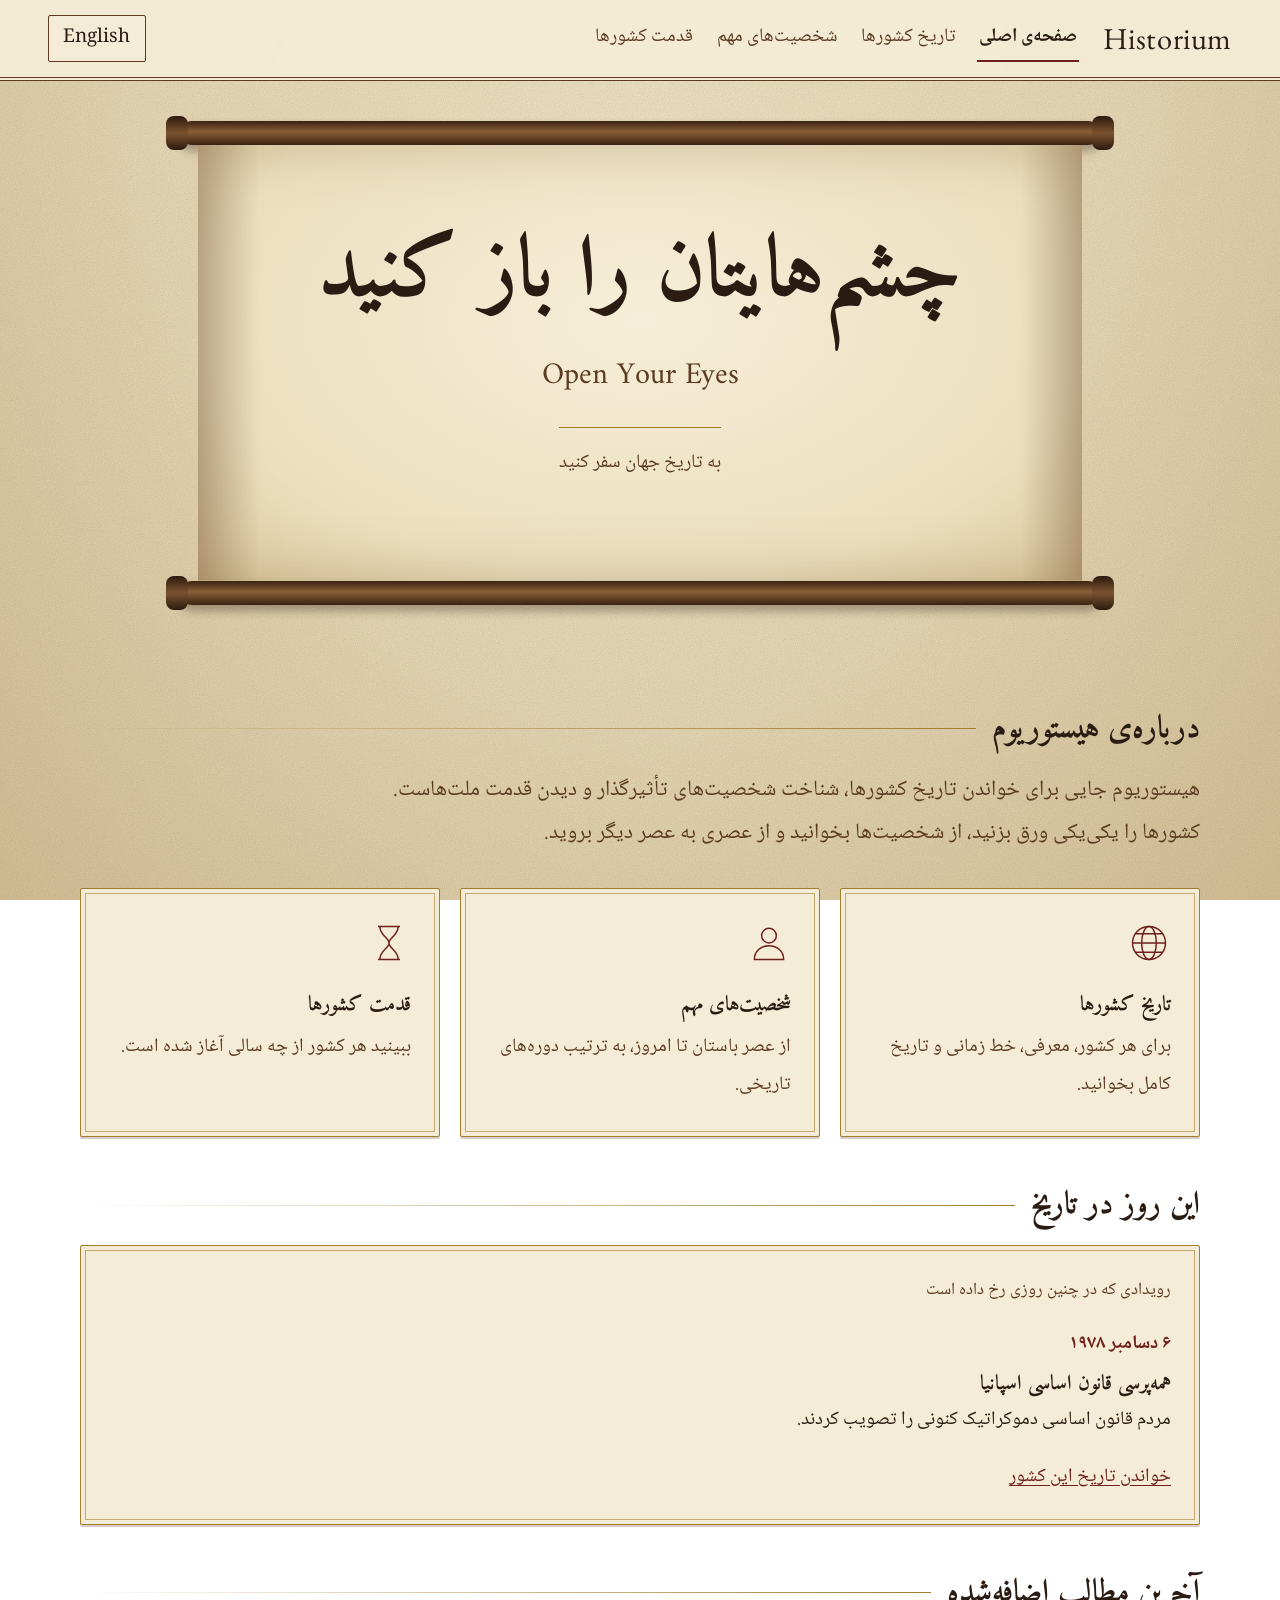
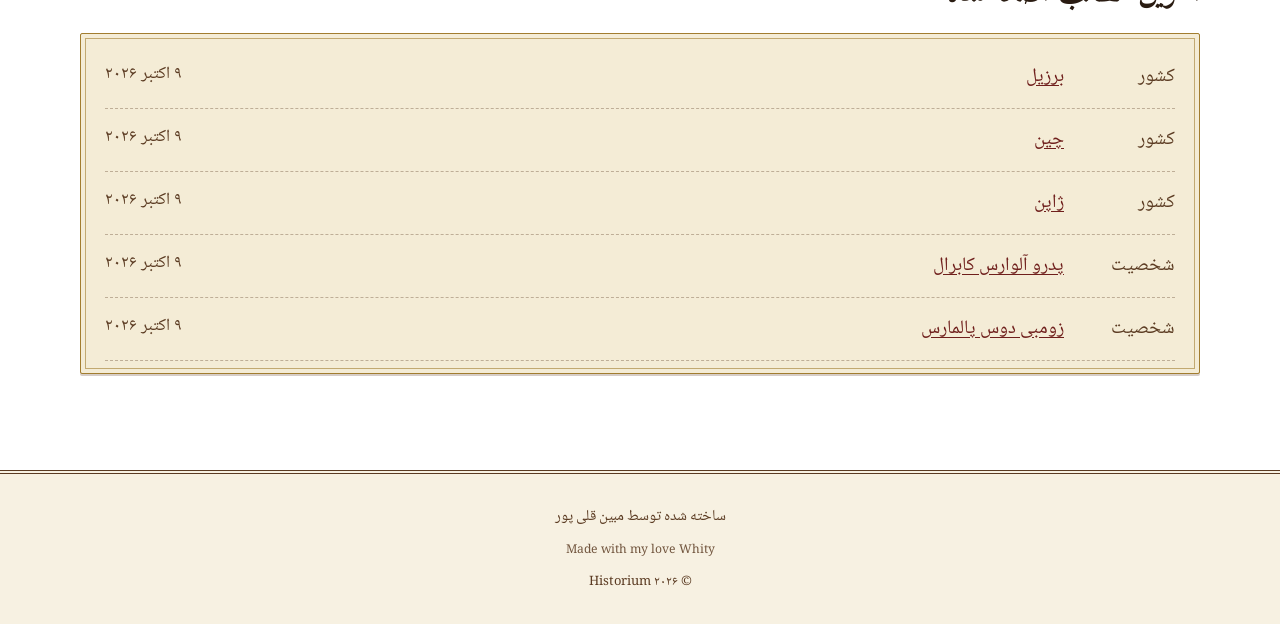
==== index.html @ daae39c9 "Renamed File" ====
<!DOCTYPE html>
<html lang="fa" dir="rtl">
<head>
  <meta charset="utf-8">
  <meta name="viewport" content="width=device-width, initial-scale=1">
  <title>Historium</title>
  <meta name="description" content="Historium: تاریخ کشورها، شخصیت‌های مهم و قدمت ملت‌ها. The history of countries, important figures and the age of nations.">
  <link rel="preconnect" href="https://fonts.googleapis.com">
  <link rel="preconnect" href="https://fonts.gstatic.com" crossorigin>
  <link href="https://fonts.googleapis.com/css2?family=Amiri:wght@400;700&family=EB+Garamond:wght@400;500;700&family=IM+Fell+English&family=Noto+Naskh+Arabic:wght@400;600&display=swap" rel="stylesheet">
  <style>
/* ==========================================================
   Historium - stylesheet
   Theme: old parchment, ink and wax seal
   Works in both RTL (Persian) and LTR (English) using logical properties
   ========================================================== */

:root {
  --parchment: #e8dbbc;
  --vellum: #f4ecd6;
  --ink: #2a1c12;
  --walnut: #5b3b22;
  --seal: #6f1f1c;
  --gold: #a27d2f;
  --line: rgba(91, 59, 34, 0.35);
  --header-h: 68px;
  --measure: 68ch;
}

html[lang="fa"] {
  --font-display: "Amiri", "Noto Naskh Arabic", "Traditional Arabic", serif;
  --font-body: "Noto Naskh Arabic", "Amiri", "Traditional Arabic", serif;
  --lh: 2;
  --base: 1.1875rem;
}
html[lang="en"] {
  --font-display: "IM Fell English", "EB Garamond", Georgia, "Times New Roman", serif;
  --font-body: "EB Garamond", Georgia, "Times New Roman", serif;
  --lh: 1.65;
  --base: 1.25rem;
}

* { box-sizing: border-box; }

[hidden] { display: none !important; }

html { scroll-behavior: smooth; }
@media (prefers-reduced-motion: reduce) {
  html { scroll-behavior: auto; }
}

body {
  margin: 0;
  min-height: 100vh;
  color: var(--ink);
  font-family: var(--font-body);
  font-size: var(--base);
  line-height: var(--lh);
  background:
    radial-gradient(ellipse at 50% 0%, #f1e7cc 0%, var(--parchment) 55%, #d6c39a 100%) fixed;
  display: flex;
  flex-direction: column;
}

/* paper grain */
body::before {
  content: "";
  position: fixed;
  inset: 0;
  pointer-events: none;
  z-index: 0;
  opacity: 0.55;
  mix-blend-mode: multiply;
  background-image: url("data:image/svg+xml;utf8,<svg xmlns='http://www.w3.org/2000/svg' width='220' height='220'><filter id='n'><feTurbulence type='fractalNoise' baseFrequency='0.85' numOctaves='2' stitchTiles='stitch'/><feColorMatrix values='0 0 0 0 0.36  0 0 0 0 0.25  0 0 0 0 0.12  0 0 0 0.45 0'/></filter><rect width='100%' height='100%' filter='url(%23n)'/></svg>");
}

body > * { position: relative; z-index: 1; }

h1, h2, h3, h4 {
  font-family: var(--font-display);
  font-weight: 700;
  line-height: 1.25;
  margin: 0 0 0.5em;
  color: var(--ink);
}
html[lang="en"] h1, html[lang="en"] h2, html[lang="en"] h3, html[lang="en"] h4 { font-weight: 400; }

h1 { font-size: clamp(2rem, 4vw, 3rem); }
h2 { font-size: clamp(1.5rem, 2.6vw, 2rem); }
h3 { font-size: 1.3rem; }

p { margin: 0 0 1em; max-width: var(--measure); }

a { color: var(--seal); text-underline-offset: 0.2em; }
a:hover { color: var(--ink); }

:focus-visible {
  outline: 3px solid var(--seal);
  outline-offset: 3px;
}

.sr-only {
  position: absolute !important;
  width: 1px; height: 1px;
  overflow: hidden;
  clip: rect(0 0 0 0);
  white-space: nowrap;
}

.skip-link {
  position: absolute;
  inset-inline-start: 1rem;
  top: -4rem;
  background: var(--vellum);
  color: var(--ink);
  padding: 0.5rem 1rem;
  border: 2px solid var(--seal);
  z-index: 100;
}
.skip-link:focus { top: 0.75rem; }

/* ---------- reading progress ---------- */
#progress {
  position: fixed;
  top: 0; left: 0; right: 0;
  height: 4px;
  background: var(--seal);
  transform: scaleX(0);
  transform-origin: left;
  z-index: 60;
  display: none;
}
html[dir="rtl"] #progress { transform-origin: right; }
body.has-progress #progress { display: block; }

/* ---------- header ---------- */
.site-header {
  position: sticky;
  top: 0;
  z-index: 50;
  min-height: var(--header-h);
  display: flex;
  align-items: center;
  flex-wrap: wrap;
  gap: 0.5rem 1.5rem;
  padding: 0.5rem clamp(1rem, 4vw, 3rem);
  background: rgba(244, 236, 214, 0.94);
  border-bottom: 4px double var(--walnut);
  backdrop-filter: blur(4px);
}

.logo {
  font-family: "IM Fell English", "EB Garamond", Georgia, serif;
  font-size: 1.9rem;
  letter-spacing: 0.02em;
  color: var(--ink);
  text-decoration: none;
  direction: ltr;
  unicode-bidi: isolate;
}
.logo:hover { color: var(--seal); }

.main-nav {
  display: flex;
  gap: 0.25rem 1.25rem;
  flex-wrap: wrap;
  flex: 1;
}
.main-nav a {
  color: var(--walnut);
  text-decoration: none;
  padding: 0.25rem 0.1rem;
  border-bottom: 2px solid transparent;
}
.main-nav a:hover { color: var(--ink); border-bottom-color: var(--gold); }
.main-nav a[aria-current="page"] { color: var(--ink); border-bottom-color: var(--seal); font-weight: 700; }

.lang-btn {
  font: inherit;
  color: var(--ink);
  background: var(--vellum);
  border: 1px solid var(--walnut);
  padding: 0.2rem 0.9rem;
  cursor: pointer;
  border-radius: 2px;
}
.lang-btn:hover { background: var(--parchment); }

main { flex: 1; }
main:focus, main:focus-visible { outline: none; }

.page {
  width: min(1120px, 100% - 2rem);
  margin-inline: auto;
  padding-block: 2.5rem 4rem;
}

.lead { font-size: 1.15em; color: var(--walnut); }

/* ---------- hero: the scroll ---------- */
.hero { padding: 2.5rem 1rem 1rem; }

.scroll {
  width: min(920px, 100%);
  margin-inline: auto;
}

.scroll-rod {
  position: relative;
  height: 24px;
  border-radius: 12px;
  background: linear-gradient(#3a2313, #8a5e37 45%, #3a2313);
  box-shadow: 0 6px 10px rgba(42, 28, 18, 0.35);
}
.scroll-rod::before, .scroll-rod::after {
  content: "";
  position: absolute;
  top: -5px;
  width: 22px; height: 34px;
  border-radius: 8px;
  background: linear-gradient(#2c1a0e, #7b5230 50%, #2c1a0e);
}
.scroll-rod::before { inset-inline-start: -14px; }
.scroll-rod::after { inset-inline-end: -14px; }

.scroll-sheet {
  margin-inline: 18px;
  padding: clamp(2.5rem, 7vw, 5rem) clamp(1.25rem, 5vw, 4rem);
  text-align: center;
  background:
    linear-gradient(90deg, rgba(91, 59, 34, 0.28), transparent 7%, transparent 93%, rgba(91, 59, 34, 0.28)),
    radial-gradient(ellipse at 50% 40%, #f6eed8 0%, #ecdfbf 70%, #dcc89b 100%);
  box-shadow: inset 0 0 60px rgba(111, 70, 30, 0.25);
  animation: unroll 1.5s cubic-bezier(0.3, 0.7, 0.2, 1) both;
}
@keyframes unroll {
  from { clip-path: inset(0 0 100% 0); }
  to { clip-path: inset(0 0 0 0); }
}
@media (prefers-reduced-motion: reduce) {
  .scroll-sheet { animation: none; }
}

.slogan {
  font-size: clamp(2.6rem, 8vw, 5.4rem);
  line-height: 1.15;
  margin: 0 0 0.25em;
}
.slogan-alt {
  font-family: var(--font-display);
  font-size: clamp(1.3rem, 3vw, 1.9rem);
  color: var(--walnut);
  margin: 0 0 1.25rem;
}
.tagline {
  margin-inline: auto;
  color: var(--walnut);
  border-top: 1px solid var(--gold);
  padding-top: 1rem;
  display: inline-block;
}

/* ---------- decorative section title ---------- */
.section-title {
  display: flex;
  align-items: center;
  gap: 1rem;
  margin: 3rem 0 1.25rem;
}
.section-title::after {
  content: "";
  flex: 1;
  height: 1px;
  background: linear-gradient(90deg, var(--gold), transparent);
}
html[dir="rtl"] .section-title::after { background: linear-gradient(270deg, var(--gold), transparent); }
.section-title h2 { margin: 0; }

/* ---------- framed boxes (manuscript frame) ---------- */
.frame {
  background: var(--vellum);
  border: 1px solid var(--gold);
  box-shadow:
    inset 0 0 0 4px var(--vellum),
    inset 0 0 0 5px rgba(162, 125, 47, 0.6),
    0 2px 0 rgba(91, 59, 34, 0.25);
  border-radius: 2px;
}

/* ---------- entry cards on home ---------- */
.entry-grid {
  display: grid;
  gap: 1.25rem;
  grid-template-columns: repeat(auto-fit, minmax(250px, 1fr));
}
.entry {
  display: block;
  padding: 2rem 1.75rem;
  text-decoration: none;
  color: var(--ink);
}
.entry:hover { background: #f9f2de; color: var(--ink); }
.entry h3 { margin-top: 0.75rem; }
.entry p { color: var(--walnut); margin: 0; }
.entry svg { width: 44px; height: 44px; stroke: var(--seal); fill: none; stroke-width: 1.6; }

/* ---------- today / latest ---------- */
.today { padding: 1.75rem; }
.today h3 { margin-bottom: 0.25rem; }
.today .date { color: var(--seal); font-weight: 700; margin-bottom: 0.5rem; }
.today .note { color: var(--walnut); font-size: 0.9em; margin-bottom: 1rem; }

.latest-list { list-style: none; margin: 0; padding: 0; }
.latest-list li {
  display: flex;
  flex-wrap: wrap;
  gap: 0.25rem 1rem;
  padding: 0.75rem 0;
  border-bottom: 1px dashed var(--line);
}
.latest-list .kind { color: var(--walnut); min-width: 5em; }
.latest-list .when { margin-inline-start: auto; color: var(--walnut); font-size: 0.9em; }

/* ---------- flags ---------- */
.flag {
  display: block;
  width: 100%;
  height: 100%;
  border: 1px solid rgba(42, 28, 18, 0.5);
}
.flag-img { display: block; width: 100%; height: 100%; object-fit: cover; border: 1px solid rgba(42, 28, 18, 0.5); }

/* ---------- search ---------- */
.searchbar { margin: 1.5rem 0 2rem; max-width: 460px; }
.searchbar input,
.filters select {
  width: 100%;
  font: inherit;
  color: var(--ink);
  background: var(--vellum);
  border: 1px solid var(--walnut);
  border-radius: 2px;
  padding: 0.6rem 0.9rem;
}

/* ---------- country cards ---------- */
.card-grid {
  display: grid;
  gap: 1.5rem;
  grid-template-columns: repeat(auto-fill, minmax(250px, 1fr));
}
.country-card {
  display: flex;
  flex-direction: column;
  text-decoration: none;
  color: var(--ink);
  overflow: hidden;
}
.country-card:hover { background: #f9f2de; color: var(--ink); }
.country-card .flag-band { height: 84px; margin: 10px 10px 0; }
.country-card .body { padding: 1rem 1.25rem 1.4rem; }
.country-card h3 { margin-bottom: 0.1em; }
.country-card .age { color: var(--seal); font-weight: 700; margin-bottom: 0.4rem; }
.country-card .sum { color: var(--walnut); font-size: 0.92em; line-height: 1.6; margin: 0; }

.empty {
  padding: 2rem;
  text-align: center;
  color: var(--walnut);
  border: 1px dashed var(--walnut);
}

/* ---------- country page ---------- */
.crumb { margin-bottom: 1.5rem; }
.country-head {
  display: grid;
  grid-template-columns: 160px 1fr auto;
  gap: 1.5rem 2rem;
  align-items: center;
  margin-bottom: 2.5rem;
}
.country-head .flag-big { width: 160px; height: 108px; }
.country-head h1 { margin: 0; }

.seal {
  display: inline-flex;
  flex-direction: column;
  align-items: center;
  justify-content: center;
  width: 128px; height: 128px;
  border-radius: 50%;
  text-decoration: none;
  color: #f4ecd6;
  background: radial-gradient(circle at 35% 30%, #9a3a33, var(--seal) 60%, #4b1311);
  box-shadow: inset 0 0 0 5px rgba(244, 236, 214, 0.18), 0 4px 10px rgba(42, 28, 18, 0.4);
  text-align: center;
  line-height: 1.25;
}
.seal:hover { color: #fff; filter: brightness(1.1); }
.seal .n { font-family: var(--font-display); font-size: 2.1rem; }
.seal .u { font-size: 0.85rem; }

.country-layout {
  display: grid;
  grid-template-columns: minmax(0, 1fr) 270px;
  gap: 3rem;
  align-items: start;
}
.country-main section { scroll-margin-top: calc(var(--header-h) + 1.25rem); margin-bottom: 3rem; }
.country-main section > h2 {
  border-bottom: 1px solid var(--gold);
  padding-bottom: 0.3em;
}

.side { position: sticky; top: calc(var(--header-h) + 1.25rem); display: grid; gap: 1.25rem; }
.side .box { padding: 1.25rem 1.4rem; }
.side h2 { font-size: 1.2rem; margin-bottom: 0.6rem; }
.facts { margin: 0; }
.facts div { padding: 0.4rem 0; border-bottom: 1px dashed var(--line); }
.facts div:last-child { border-bottom: 0; }
.facts dt { color: var(--walnut); font-size: 0.85em; }
.facts dd { margin: 0; font-weight: 700; }

.toc { list-style: none; margin: 0; padding: 0; }
.toc li { margin: 0; }
.toc a {
  display: block;
  padding: 0.25rem 0;
  color: var(--walnut);
  text-decoration: none;
  line-height: 1.5;
}
.toc a:hover { color: var(--seal); }

.why-date {
  margin-top: 1rem;
  padding: 0.9rem 1.1rem;
  border-inline-start: 3px solid var(--gold);
  background: rgba(244, 236, 214, 0.6);
  font-size: 0.95em;
}
.why-date p { margin: 0; }

/* timeline */
.timeline { list-style: none; margin: 0; padding: 0; border-inline-start: 2px solid var(--walnut); margin-inline-start: 0.6rem; }
.timeline > li { position: relative; padding-inline-start: 1.5rem; margin-bottom: 0.25rem; }
.timeline > li::before {
  content: "";
  position: absolute;
  inset-inline-start: -0.62rem;
  top: 0.8rem;
  width: 0.9rem; height: 0.9rem;
  border-radius: 50%;
  background: var(--parchment);
  border: 2px solid var(--seal);
}
.timeline details { border-bottom: 1px dashed var(--line); padding: 0.4rem 0; }
.timeline summary {
  cursor: pointer;
  display: flex;
  flex-wrap: wrap;
  gap: 0.2rem 1rem;
  align-items: baseline;
  list-style: none;
  padding: 0.2rem 0;
}
.timeline summary::-webkit-details-marker { display: none; }
.timeline summary:hover .t-title { color: var(--seal); }
.timeline .t-year { font-family: var(--font-display); font-weight: 700; font-size: 1.15em; color: var(--seal); min-width: 5.5em; }
.timeline .t-title { font-weight: 700; }
.timeline .t-text { margin: 0.4rem 0 0.4rem; color: var(--walnut); }
.timeline summary::after {
  content: "+";
  margin-inline-start: auto;
  color: var(--walnut);
  font-size: 1.3em;
  line-height: 1;
}
.timeline details[open] summary::after { content: "\2212"; }

/* mini cards for figures */
.mini-grid { display: grid; gap: 1rem; grid-template-columns: repeat(auto-fill, minmax(220px, 1fr)); }
.fig-card {
  display: flex;
  gap: 1rem;
  align-items: center;
  padding: 1rem 1.1rem;
  text-decoration: none;
  color: var(--ink);
}
.fig-card:hover { background: #f9f2de; color: var(--ink); }
.fig-card .nm { font-weight: 700; line-height: 1.35; }
.fig-card .yr { color: var(--walnut); font-size: 0.88em; }
.fig-card .kn { color: var(--walnut); font-size: 0.88em; line-height: 1.5; }

.mono {
  flex: none;
  width: 56px; height: 56px;
  border-radius: 50%;
  display: grid;
  place-items: center;
  font-family: var(--font-display);
  font-size: 1.6rem;
  color: var(--vellum);
  background: radial-gradient(circle at 35% 30%, #7a5231, var(--walnut) 65%, #35200f);
  overflow: hidden;
}
.mono img { width: 100%; height: 100%; object-fit: cover; }
.mono.big { width: 120px; height: 120px; font-size: 3.4rem; }

/* gallery */
.gallery { display: grid; gap: 1rem; grid-template-columns: repeat(auto-fill, minmax(230px, 1fr)); }
.gallery figure { margin: 0; padding: 0.6rem; }
.gallery img { width: 100%; height: 170px; object-fit: cover; display: block; }
.gallery figcaption { font-size: 0.88em; color: var(--walnut); padding-top: 0.4rem; line-height: 1.5; }

.pager {
  display: flex;
  justify-content: space-between;
  gap: 1rem;
  flex-wrap: wrap;
  border-top: 4px double var(--walnut);
  padding-top: 1.5rem;
  margin-top: 1rem;
}
.pager a { text-decoration: none; padding: 0.5rem 0; }
.pager small { display: block; color: var(--walnut); }

/* ---------- figures page ---------- */
.filters {
  display: grid;
  gap: 1rem;
  grid-template-columns: repeat(auto-fit, minmax(180px, 1fr));
  align-items: end;
  margin: 1.5rem 0;
}
.filters label { display: block; color: var(--walnut); font-size: 0.9em; margin-bottom: 0.25rem; }
.btn {
  font: inherit;
  color: var(--vellum);
  background: var(--seal);
  border: 1px solid #4b1311;
  border-radius: 2px;
  padding: 0.6rem 1.1rem;
  cursor: pointer;
}
.btn:hover { background: #4b1311; }

.era-nav {
  position: sticky;
  top: var(--header-h);
  z-index: 10;
  display: flex;
  gap: 0.25rem 1.25rem;
  flex-wrap: wrap;
  padding: 0.6rem 1rem;
  margin-bottom: 1.5rem;
  background: rgba(244, 236, 214, 0.95);
  border-block: 1px solid var(--gold);
}
.era-nav a { color: var(--walnut); text-decoration: none; padding: 0.1rem 0; border-bottom: 2px solid transparent; }
.era-nav a:hover { color: var(--ink); border-bottom-color: var(--seal); }

.era { scroll-margin-top: calc(var(--header-h) + 4rem); margin-bottom: 2.5rem; }
.era-banner {
  padding: 1.1rem 1.5rem;
  margin-bottom: 1rem;
  border-inline-start: 8px solid var(--era, var(--gold));
  background: rgba(244, 236, 214, 0.75);
}
.era-banner h2 { margin: 0; }
.era-banner .range { color: var(--walnut); font-size: 0.92em; }
.era-banner p { margin: 0.3rem 0 0; color: var(--walnut); font-size: 0.95em; }

/* ---------- figure page ---------- */
.fig-head { display: flex; gap: 2rem; align-items: center; flex-wrap: wrap; margin-bottom: 2rem; }
.fig-head h1 { margin-bottom: 0.1em; }
.fig-head .meta { color: var(--walnut); }
.fig-body { max-width: var(--measure); }
.fig-body h2 { border-bottom: 1px solid var(--gold); padding-bottom: 0.3em; margin-top: 2rem; }
.fig-body ul { padding-inline-start: 1.4rem; }
.fig-body li { margin-bottom: 0.4rem; }
blockquote.quote {
  margin: 1.5rem 0;
  padding: 0.5rem 1.25rem;
  border-inline-start: 4px solid var(--seal);
  font-family: var(--font-display);
  font-size: 1.3em;
}

/* ---------- ages timeline ---------- */
.ages-scroller {
  overflow-x: auto;
  padding: 1rem 0.5rem 2rem;
  margin-top: 1.5rem;
}
.ages-track {
  display: flex;
  gap: 2rem;
  align-items: flex-start;
  position: relative;
  min-width: max-content;
  padding-top: 4rem;
}
.ages-track::before {
  content: "";
  position: absolute;
  top: 3.05rem;
  inset-inline: 0;
  height: 4px;
  background: var(--walnut);
}
.age-item { width: 250px; position: relative; }
.age-item .yr {
  position: absolute;
  top: -3.3rem;
  inset-inline-start: 0;
  font-family: var(--font-display);
  font-weight: 700;
  font-size: 1.3rem;
  color: var(--seal);
  line-height: 1.2;
}
.age-item .dot {
  position: absolute;
  top: -1.45rem;
  inset-inline-start: 0;
  width: 18px; height: 18px;
  border-radius: 50%;
  background: var(--seal);
  border: 3px solid var(--parchment);
  box-shadow: 0 0 0 1px var(--walnut);
}
.age-card { padding: 1.25rem 1.25rem 1.25rem; }
.age-card h3 { margin-bottom: 0.15em; }
.age-card .big-n { font-family: var(--font-display); font-size: 1.6rem; color: var(--seal); line-height: 1.3; }
.age-card details { margin-top: 0.75rem; font-size: 0.92em; color: var(--walnut); }
.age-card summary { cursor: pointer; color: var(--seal); }
.age-card details p { margin: 0.5rem 0 0; line-height: 1.7; }
.hint { color: var(--walnut); font-size: 0.92em; }

/* ---------- footer ---------- */
.site-footer {
  margin-top: 2rem;
  padding: 1.75rem 1rem;
  text-align: center;
  color: var(--walnut);
  border-top: 4px double var(--walnut);
  background: rgba(244, 236, 214, 0.7);
  font-size: 0.95rem;
}
.site-footer p { margin: 0 auto; }

/* ---------- responsive ---------- */
@media (max-width: 960px) {
  .country-layout { grid-template-columns: 1fr; }
  .side { position: static; order: -1; }
  .country-head { grid-template-columns: 120px 1fr; }
  .country-head .flag-big { width: 120px; height: 82px; }
  .country-head .seal { grid-column: 1 / -1; justify-self: start; }
}
@media (max-width: 560px) {
  .site-header { gap: 0.25rem 1rem; }
  .main-nav { order: 3; flex-basis: 100%; }
  :root { --header-h: 0px; }
  .site-header { position: static; }
  .scroll-sheet { margin-inline: 12px; }
  .era-nav { position: static; }
}

</style>
</head>
<body>
  <a class="skip-link" id="skip-link" href="#app"></a>
  <div id="progress" aria-hidden="true"></div>
  <header class="site-header" id="site-header"></header>
  <main id="app" tabindex="-1">
    <noscript><p style="padding:2rem">این سایت برای نمایش به جاوااسکریپت نیاز دارد. This site needs JavaScript to display.</p></noscript>
  </main>
  <footer class="site-footer" id="site-footer"></footer>

  <script>
/* ==========================================================
   Historium - interface texts (menus, buttons, headings)
   متن‌های ظاهر سایت (منو، دکمه‌ها، عنوان‌ها)
   Each text has a Persian (fa) and an English (en) version.
   برای تغییر شعار یا متن معرفی همین‌جا را ویرایش کنید.
   ========================================================== */

window.HISTORIUM_STRINGS = {
  /* ---- header ---- */
  navHome:      { fa: "صفحه‌ی اصلی",       en: "Home" },
  navCountries: { fa: "تاریخ کشورها",       en: "Countries" },
  navFigures:   { fa: "شخصیت‌های مهم",      en: "Important figures" },
  navAges:      { fa: "قدمت کشورها",        en: "Age of countries" },
  langSwitch:   { fa: "English",            en: "فارسی" },
  langSwitchLabel: { fa: "Switch to English", en: "تغییر زبان به فارسی" },
  skip:         { fa: "پرش به محتوا",       en: "Skip to content" },

  /* ---- home ---- */
  slogan:       { fa: "چشم‌هایتان را باز کنید", en: "Open Your Eyes" },
  tagline:      { fa: "به تاریخ جهان سفر کنید", en: "Journey through the history of the world" },
  intro: {
    fa: "هیستوریوم جایی برای خواندن تاریخ کشورها، شناخت شخصیت‌های تأثیرگذار و دیدن قدمت ملت‌هاست. کشورها را یکی‌یکی ورق بزنید، از شخصیت‌ها بخوانید و از عصری به عصر دیگر بروید.",
    en: "Historium is a place to read the history of countries, meet the people who shaped it, and see how old nations really are. Turn the pages country by country, read about key figures, and travel from one era to the next."
  },
  introTitle:   { fa: "درباره‌ی هیستوریوم", en: "About Historium" },

  cardCountriesTitle: { fa: "تاریخ کشورها", en: "History of countries" },
  cardCountriesText:  { fa: "برای هر کشور، معرفی، خط زمانی و تاریخ کامل بخوانید.", en: "Read an overview, a timeline and the full history of each country." },
  cardFiguresTitle:   { fa: "شخصیت‌های مهم", en: "Important figures" },
  cardFiguresText:    { fa: "از عصر باستان تا امروز، به ترتیب دوره‌های تاریخی.", en: "From the ancient world to today, arranged by historical era." },
  cardAgesTitle:      { fa: "قدمت کشورها", en: "Age of countries" },
  cardAgesText:       { fa: "ببینید هر کشور از چه سالی آغاز شده است.", en: "See the year each country began." },

  todayTitle:   { fa: "این روز در تاریخ", en: "This day in history" },
  todayExact:   { fa: "رویدادی که در چنین روزی رخ داده است", en: "Something that happened on this date" },
  todayNext:    { fa: "امروز رویداد ثبت‌شده‌ای نداریم. نزدیک‌ترین تاریخ بعدی در تقویم:", en: "Nothing is recorded for today. The next date on the calendar:" },
  readMore:     { fa: "خواندن تاریخ این کشور", en: "Read this country's history" },

  latestTitle:  { fa: "آخرین مطالب اضافه‌شده", en: "Recently added" },
  typeCountry:  { fa: "کشور", en: "Country" },
  typeFigure:   { fa: "شخصیت", en: "Figure" },

  /* ---- countries ---- */
  countriesTitle: { fa: "تاریخ کشورها", en: "History of countries" },
  countriesLead:  { fa: "کشوری را انتخاب کنید و تاریخش را بخوانید.", en: "Choose a country and read its history." },
  searchLabel:    { fa: "جستجوی کشور", en: "Search countries" },
  searchPlaceholder: { fa: "نام کشور را بنویسید...", en: "Type a country name..." },
  noResults:      { fa: "کشوری با این نام پیدا نشد.", en: "No country matches that name." },
  ageText:        { fa: "{n} سال قدمت", en: "{n} years old" },
  ageSealUnit:    { fa: "سال قدمت", en: "years old" },

  /* ---- country page ---- */
  backToCountries: { fa: "بازگشت به لیست کشورها", en: "Back to all countries" },
  quickFacts:     { fa: "اطلاعات سریع", en: "Quick facts" },
  factFounded:    { fa: "سال آغاز", en: "Beginning" },
  factCapital:    { fa: "پایتخت", en: "Capital" },
  factLanguage:   { fa: "زبان", en: "Language" },
  factPopulation: { fa: "جمعیت", en: "Population" },
  toc:            { fa: "فهرست مطالب", en: "Contents" },
  overviewTitle:  { fa: "معرفی", en: "Overview" },
  timelineTitle:  { fa: "خط زمانی", en: "Timeline" },
  timelineHint:   { fa: "روی هر رویداد کلیک کنید تا توضیحش باز شود.", en: "Select an event to open its description." },
  figuresOfCountry: { fa: "شخصیت‌های مهم این کشور", en: "Important figures from this country" },
  galleryTitle:   { fa: "گالری تصاویر", en: "Gallery" },
  whyDate:        { fa: "چرا این سال؟", en: "Why this year?" },
  prevCountry:    { fa: "کشور قبلی", en: "Previous country" },
  nextCountry:    { fa: "کشور بعدی", en: "Next country" },
  ageBadgeLabel:  { fa: "دیدن قدمت همه‌ی کشورها", en: "See the age of all countries" },

  /* ---- figures ---- */
  figuresTitle:   { fa: "شخصیت‌های مهم تاریخ", en: "Important figures in history" },
  figuresLead:    { fa: "شخصیت‌ها به ترتیب عصرهای تاریخی چیده شده‌اند. با فیلترها دنبال کشور یا حوزه‌ی خاصی بگردید.", en: "Figures are arranged by historical era. Use the filters to look for a particular country or field." },
  filterCountry:  { fa: "کشور", en: "Country" },
  filterField:    { fa: "حوزه", en: "Field" },
  all:            { fa: "همه", en: "All" },
  randomFigure:   { fa: "یک شخصیت تصادفی", en: "A random figure" },
  noFigures:      { fa: "شخصیتی با این فیلترها پیدا نشد.", en: "No figures match these filters." },
  eraNav:         { fa: "عصرهای تاریخی", en: "Historical eras" },
  bornPrefix:     { fa: "متولد", en: "Born" },
  bce:            { fa: "پ.م.", en: "BCE" },
  achievements:   { fa: "دستاوردها", en: "Achievements" },
  biography:      { fa: "زندگی‌نامه", en: "Biography" },
  famousQuote:    { fa: "جمله‌ی معروف", en: "Famous quote" },
  contemporaries: { fa: "هم‌عصرها", en: "Contemporaries" },
  backToFigures:  { fa: "بازگشت به شخصیت‌های مهم", en: "Back to important figures" },
  fromCountry:    { fa: "کشور", en: "Country" },
  fieldLabel:     { fa: "حوزه", en: "Field" },
  eraLabel:       { fa: "عصر", en: "Era" },

  /* ---- ages ---- */
  agesTitle:      { fa: "قدمت کشورها", en: "Age of countries" },
  agesLead:       { fa: "هر کشور از چه سالی آغاز شده است؟ کشورها از قدیمی‌ترین تا جدیدترین روی محور زمان چیده شده‌اند.", en: "When did each country begin? Countries are placed on a timeline from the oldest to the newest." },
  agesHint:       { fa: "برای دیدن بقیه، محور را به کنار بکشید.", en: "Scroll sideways to see the rest." },

  /* ---- misc ---- */
  notFoundTitle:  { fa: "صفحه پیدا نشد", en: "Page not found" },
  notFoundText:   { fa: "این آدرس وجود ندارد. به صفحه‌ی اصلی برگردید و از منو ادامه دهید.", en: "This address does not exist. Go back to the home page and continue from the menu." },
  footerText:     { fa: "ساخته شده توسط مبین قلی پور", en: "Creator Mobin Gholipour" },
  footerLove:     { fa: "Made with my love Whity", en: "Made with my love Whity" },

  months: {
    fa: ["ژانویه", "فوریه", "مارس", "آوریل", "مه", "ژوئن", "ژوئیه", "اوت", "سپتامبر", "اکتبر", "نوامبر", "دسامبر"],
    en: ["January", "February", "March", "April", "May", "June", "July", "August", "September", "October", "November", "December"]
  }
};

</script>
  <script>
/* ==========================================================
   Historium - CONTENT FILE  |  فایل محتوای سایت
   ----------------------------------------------------------
   این تنها فایلی است که برای افزودن مطلب باید ویرایش کنید.
   This is the only file you need to edit to add content.

   HOW TO ADD A COUNTRY / چطور کشور اضافه کنم؟
   1. Find the block that starts with   id: "germany"
   2. Copy the whole block from "{" to the matching "}," 
   3. Paste it right below, and change the texts.
   4. The id must be unique, in lowercase English letters (e.g. "italy").
   5. Every text has two versions: fa (Persian) and en (English).
   6. Save the file and refresh the page. The country card, the page,
      the timeline and the age timeline are all created automatically.

   HOW TO ADD A FIGURE / چطور شخصیت اضافه کنم؟
   Copy one block inside "figures", paste it, change the texts.
   - country: the id of an existing country (e.g. "germany")
   - born / died: years only (use a negative number for BCE, e.g. -356)
   - the era is chosen automatically from the birth year,
     unless you add   era: "modern"   to the block.
   - field must be one of: politics, science, arts, thought, invention

   PARAGRAPHS: text is written as a list of paragraphs: ["first", "second"]
   Keep the commas and the quotation marks exactly as in the examples.
   If you use a quotation mark inside a text, write it as ‘ ’ or « ».
   ========================================================== */

window.HISTORIUM_DATA = {

  /* ---------- historical eras / عصرهای تاریخی ---------- */
  eras: [
    { id: "ancient", from: -100000, to: 499, color: "#8a6d3b",
      name: { fa: "عصر باستان", en: "Ancient era" },
      desc: { fa: "از آغاز تمدن‌ها تا سقوط امپراتوری روم غربی.", en: "From the first civilizations to the fall of the Western Roman Empire." } },
    { id: "medieval", from: 500, to: 1399, color: "#5b3b22",
      name: { fa: "قرون وسطی", en: "Middle Ages" },
      desc: { fa: "از سال ۵۰۰ تا حدود ۱۴۰۰ میلادی.", en: "From about 500 to about 1400 CE." } },
    { id: "renaissance", from: 1400, to: 1599, color: "#7a3b2e",
      name: { fa: "رنسانس", en: "Renaissance" },
      desc: { fa: "دوران بازگشت به دانش و هنر، چاپ و اصلاحات دینی.", en: "An age of revived learning and art, of printing and religious reform." } },
    { id: "enlightenment", from: 1600, to: 1799, color: "#3e5c55",
      name: { fa: "روشنگری", en: "Enlightenment" },
      desc: { fa: "قرن‌های هفدهم و هجدهم؛ عصر خرد، علم و فلسفه.", en: "The seventeenth and eighteenth centuries: an age of reason, science and philosophy." } },
    { id: "modern", from: 1800, to: 1944, color: "#4a4a6a",
      name: { fa: "دوران مدرن", en: "Modern era" },
      desc: { fa: "از انقلاب صنعتی تا پایان جنگ جهانی دوم.", en: "From the Industrial Revolution to the end of the Second World War." } },
    { id: "contemporary", from: 1945, to: 100000, color: "#6f1f1c",
      name: { fa: "دوران معاصر", en: "Contemporary era" },
      desc: { fa: "از سال ۱۹۴۵ تا امروز.", en: "From 1945 to today." } }
  ],

  /* ---------- fields / حوزه‌ها ---------- */
  fields: {
    politics:  { fa: "سیاست و حکومت",   en: "Politics and rule" },
    science:   { fa: "علم",              en: "Science" },
    arts:      { fa: "هنر و ادبیات",     en: "Arts and letters" },
    thought:   { fa: "اندیشه و دین",     en: "Thought and faith" },
    invention: { fa: "اختراع و فناوری",  en: "Invention and technology" },
    exploration: { fa: "اکتشاف و دریانوردی", en: "Exploration" },
    sport:     { fa: "ورزش",             en: "Sport" }
  },

  /* ==========================================================
     COUNTRIES / کشورها
     ========================================================== */
  countries: [

    {
      id: "germany",
      name: { fa: "آلمان", en: "Germany" },
      /* flag: stripe colours from top to bottom. For vertical stripes add: flagDirection: "vertical"
         Or use a picture instead:  flagImage: "images/germany-flag.png" */
      flag: ["#000000", "#DD0000", "#FFCE00"],
      founded: 843,
      foundedNote: {
        fa: "قدمت آلمان در این سایت از سال ۸۴۳ میلادی حساب شده است؛ سالی که پیمان وردون امپراتوری کارولنژی را میان سه وارث تقسیم کرد و بخش شرقی آن به لویی ژرمنی رسید؛ این بخش بعدها هسته‌ی آلمان شد. «آغاز» یک کشور تعریف واحدی ندارد و تاریخ‌های دیگری مثل ۹۶۲ (امپراتوری مقدس روم)، ۱۸۷۱ (اتحاد آلمان) و ۱۹۹۰ (اتحاد دوباره) هم پیشنهاد می‌شوند.",
        en: "On this site Germany’s age is counted from 843 CE, the year the Treaty of Verdun divided the Carolingian Empire among three heirs; its eastern part (East Francia) gradually became the core of Germany. The ‘beginning’ of a country has no single definition, and other dates such as 962 (the Holy Roman Empire), 1871 (unification) and 1990 (reunification) are also proposed."
      },
      summary: {
        fa: "کشوری در قلب اروپا با تاریخی از قبایل ژرمن و امپراتوری مقدس روم تا اتحاد دوباره.",
        en: "A country in the heart of Europe, with a history from Germanic tribes and the Holy Roman Empire to reunification."
      },
      facts: {
        capital:    { fa: "برلین", en: "Berlin" },
        language:   { fa: "آلمانی", en: "German" },
        population: { fa: "حدود ۸۴ میلیون نفر", en: "About 84 million" }
      },
      overview: {
        fa: [
          "آلمان کشوری در قلب اروپاست. تاریخ آن از قبایل ژرمن و امپراتوری فرانک‌ها آغاز می‌شود، قرن‌ها در قالب امپراتوری مقدس روم و صدها قلمرو کوچک و بزرگ ادامه می‌یابد و در سال ۱۸۷۱ به یک دولت واحد می‌رسد.",
          "قرن بیستم برای آلمان دوره‌ی شکست در جنگ جهانی اول، حکومت نازی‌ها و جنگ جهانی دوم، تقسیم کشور به دو دولت و سرانجام اتحاد دوباره در سال ۱۹۹۰ بود."
        ],
        en: [
          "Germany lies in the heart of Europe. Its history begins with Germanic tribes and the Frankish realm, runs for centuries through the Holy Roman Empire and hundreds of small and large territories, and reaches a single state in 1871.",
          "The twentieth century brought defeat in the First World War, Nazi rule and the Second World War, the division of the country into two states, and finally reunification in 1990."
        ]
      },
      sections: [
        {
          id: "origins",
          title: { fa: "ریشه‌ها: ژرمن‌ها و روم", en: "Roots: the Germanic tribes and Rome" },
          text: {
            fa: [
              "رومی‌ها قبایلی را که در شرق رود راین و شمال رود دانوب زندگی می‌کردند «ژرمن» می‌نامیدند. این قبایل یک ملت یکپارچه نبودند و هر کدام رهبران و سرزمین خودشان را داشتند.",
              "در سال ۹ میلادی ائتلافی از این قبایل به رهبری آرمینیوس در جنگل توتوبورگ سه لژیون رومی را نابود کرد. پس از آن روم نتوانست بیشتر سرزمین‌های شرق راین را به‌طور پایدار تصرف کند و این رود سال‌ها مرز اصلی میان دنیای رومی و دنیای ژرمنی ماند."
            ],
            en: [
              "The Romans used the name ‘Germani’ for the tribes living east of the Rhine and north of the Danube. These tribes were not a single people; each had its own leaders and land.",
              "In 9 CE a coalition of tribes led by Arminius destroyed three Roman legions in the Teutoburg Forest. After that Rome never managed to take most of the land east of the Rhine permanently, and the river remained the main border between the Roman and Germanic worlds for years."
            ]
          }
        },
        {
          id: "empire",
          title: { fa: "از فرانک‌ها تا امپراتوری مقدس روم", en: "From the Franks to the Holy Roman Empire" },
          text: {
            fa: [
              "پس از سقوط روم غربی، فرانک‌ها قدرتمندترین قدرت غرب اروپا شدند. شارلمانی، پادشاه فرانک‌ها، در سال ۸۰۰ در رم امپراتور شد. پس از مرگ او و جانشینش، در سال ۸۴۳ پیمان وردون امپراتوری را میان سه وارث تقسیم کرد و بخش شرقی آن به لویی ژرمنی رسید؛ این بخش بعدها هسته‌ی آلمان شد.",
              "در سال ۹۶۲ اتو اول در رم تاج امپراتوری گرفت و این تاریخ را آغاز امپراتوری مقدس روم می‌دانند، امپراتوری‌ای که تا ۱۸۰۶ دوام آورد. این امپراتوری دولتی یکپارچه نبود؛ مجموعه‌ای سست از شاهزاده‌نشین‌ها، دوک‌نشین‌ها و شهرهای آزاد بود. فرمان زرین ۱۳۵۶ مشخص کرد که امپراتور را هفت شاهزاده‌ی انتخاب‌کننده برمی‌گزینند."
            ],
            en: [
              "After the fall of the Western Roman Empire the Franks became the strongest power in western Europe. Charlemagne, king of the Franks, was crowned emperor in Rome in 800. After his death and that of his successor, the Treaty of Verdun in 843 divided the empire among three heirs, and its eastern part went to Louis the German; this part later became the core of Germany.",
              "In 962 Otto I was crowned emperor in Rome, and this date is traditionally seen as the beginning of the Holy Roman Empire, which lasted until 1806. It was not a unified state but a loose collection of principalities, duchies and free cities. The Golden Bull of 1356 fixed that the emperor would be chosen by seven prince-electors."
            ]
          }
        },
        {
          id: "reformation",
          title: { fa: "اصلاحات دینی و جنگ سی‌ساله", en: "The Reformation and the Thirty Years’ War" },
          text: {
            fa: [
              "بنا بر روایت سنتی، مارتین لوتر در ۳۱ اکتبر ۱۵۱۷ نود و پنج تز خود را درباره‌ی فروش آمرزش‌نامه‌ها اعلام کرد. این اعتراض به جنبش اصلاحات دینی تبدیل شد و مسیحیت غربی را به کاتولیک و پروتستان تقسیم کرد. صلح آگسبورگ در ۱۵۵۵ به شاهزادگان آلمانی اجازه داد مذهب لوتری یا کاتولیک را برای قلمرو خود برگزینند.",
              "اختلاف‌های مذهبی و سیاسی سرانجام به جنگ سی‌ساله (۱۶۱۸ تا ۱۶۴۸) رسید؛ جنگی که بخش‌های بزرگی از سرزمین‌های آلمانی را ویران کرد و با صلح وستفالی پایان یافت."
            ],
            en: [
              "According to tradition, Martin Luther announced his Ninety-five Theses on the sale of indulgences on 31 October 1517. The protest grew into the Reformation and split Western Christianity into Catholic and Protestant churches. The Peace of Augsburg in 1555 allowed German princes to choose Lutheranism or Catholicism for their own territory.",
              "Religious and political conflict finally led to the Thirty Years’ War (1618 to 1648), which devastated large parts of the German lands and ended with the Peace of Westphalia."
            ]
          }
        },
        {
          id: "unification",
          title: { fa: "راه اتحاد و امپراتوری آلمان", en: "The road to unification and the German Empire" },
          text: {
            fa: [
              "در سال ۱۸۰۶، در جریان جنگ‌های ناپلئون، امپراتوری مقدس روم منحل شد. کنگره‌ی وین در ۱۸۱۵ کنفدراسیون آلمان را شامل ۳۹ دولت ساخت. در انقلاب‌های ۱۸۴۸ مجلس فرانکفورت برای ساختن آلمانی متحد و مشروطه تشکیل شد، اما به نتیجه نرسید.",
              "سرانجام پروس به رهبری اتو فون بیسمارک در جنگ‌هایی علیه دانمارک (۱۸۶۴)، اتریش (۱۸۶۶) و فرانسه (۱۸۷۰ تا ۱۸۷۱) پیروز شد. در ۱۸ ژانویه‌ی ۱۸۷۱ در تالار آینه‌ی کاخ ورسای، ویلهلم اول امپراتور آلمان اعلام شد. آلمان در دهه‌های بعد به سرعت صنعتی شد."
            ],
            en: [
              "In 1806, during the Napoleonic Wars, the Holy Roman Empire was dissolved. The Congress of Vienna created the German Confederation of 39 states in 1815. During the revolutions of 1848 the Frankfurt Parliament met to build a united, constitutional Germany, but did not succeed.",
              "In the end Prussia, led by Otto von Bismarck, won wars against Denmark (1864), Austria (1866) and France (1870 to 1871). On 18 January 1871, in the Hall of Mirrors at Versailles, Wilhelm I was proclaimed German Emperor. In the following decades Germany industrialized rapidly."
            ]
          }
        },
        {
          id: "ww1",
          title: { fa: "جنگ جهانی اول و جمهوری وایمار", en: "The First World War and the Weimar Republic" },
          text: {
            fa: [
              "آلمان در جنگ جهانی اول (۱۹۱۴ تا ۱۹۱۸) در کنار اتریش-مجارستان جنگید و شکست خورد. در نوامبر ۱۹۱۸ ویلهلم دوم کناره‌گیری کرد و جمهوری اعلام شد. معاهده‌ی ورسای در ۱۹۱۹ بخشی از خاک آلمان را از آن گرفت، ارتش آن را محدود کرد و غرامت بر آن تحمیل کرد.",
              "جمهوری وایمار (۱۹۱۹ تا ۱۹۳۳) نخستین دموکراسی پایدار آلمان در نظر گرفته می‌شود و دوره‌ای پرشور در هنر و فرهنگ بود. اما ابرتورم ۱۹۲۳ و بحران بزرگ اقتصادی پس از ۱۹۲۹ آن را به‌شدت تضعیف کرد."
            ],
            en: [
              "Germany fought in the First World War (1914 to 1918) alongside Austria-Hungary and was defeated. In November 1918 Wilhelm II abdicated and a republic was proclaimed. The Treaty of Versailles in 1919 took away part of German territory, limited its army and imposed reparations.",
              "The Weimar Republic (1919 to 1933) is regarded as Germany’s first lasting democracy, and it was a lively period in art and culture. But the hyperinflation of 1923 and the Great Depression after 1929 weakened it badly."
            ]
          }
        },
        {
          id: "nazi",
          title: { fa: "دوره‌ی نازی‌ها و جنگ جهانی دوم", en: "The Nazi era and the Second World War" },
          text: {
            fa: [
              "در ۳۰ ژانویه‌ی ۱۹۳۳ آدولف هیتلر، رهبر حزب نازی، به صدراعظمی منصوب شد. در ماه‌های بعد حکومت دموکراتیک برچیده شد و دیکتاتوری تک‌حزبی برقرار شد. رژیم نازی یهودیان و دیگر گروه‌ها را تحت پیگرد قرار داد؛ قوانین نورنبرگ (۱۹۳۵) حقوق یهودیان را سلب کرد و در شب بلورین (۹ و ۱۰ نوامبر ۱۹۳۸) به یهودیان، کنیسه‌ها و مغازه‌هایشان در سراسر کشور حمله شد.",
              "جنگ جهانی دوم با حمله‌ی آلمان به لهستان در اول سپتامبر ۱۹۳۹ آغاز شد. در دل این جنگ، رژیم نازی و همدستانش حدود شش میلیون یهودی را کشتند و میلیون‌ها نفر دیگر، از جمله رومی‌ها، معلولان، اسیران جنگی شوروی و مخالفان سیاسی، نیز قربانی شدند.",
              "هیتلر در ۳۰ آوریل ۱۹۴۵ در برلین درگذشت و آلمان در ماه مه تسلیم شد. رژیم نازی پایان یافت و کشور میان چهار قدرت پیروز تقسیم شد. دادگاه نورنبرگ (۱۹۴۵ تا ۱۹۴۶) رهبران ارشد نازی را محاکمه کرد."
            ],
            en: [
              "On 30 January 1933 Adolf Hitler, leader of the Nazi Party, was appointed chancellor. Over the following months democratic government was dismantled and a one-party dictatorship was set up. The Nazi regime persecuted Jews and other groups; the Nuremberg Laws (1935) stripped Jews of their rights, and during Kristallnacht (9 and 10 November 1938) Jews, their synagogues and their shops were attacked across the country.",
              "The Second World War began when Germany invaded Poland on 1 September 1939. During the war the Nazi regime and its collaborators murdered about six million Jews, and millions of others were also killed.",
              "Hitler died in Berlin on 30 April 1945 and Germany surrendered in May. The Nazi regime ended and the country was divided among the four victorious powers. The Nuremberg trials (1945 to 1946) put the top Nazi leaders on trial."
            ]
          }
        },
        {
          id: "division",
          title: { fa: "تقسیم و اتحاد دوباره", en: "Division and reunification" },
          text: {
            fa: [
              "پس از جنگ، آلمان و پایتختش برلین میان آمریکا، بریتانیا، فرانسه و شوروی تقسیم شد. در سال ۱۹۴۹ دو دولت پدید آمد: جمهوری فدرال آلمان (غربی) و جمهوری دموکراتیک آلمان (شرقی). در ۱۳ اوت ۱۹۶۱ دیوار برلین ساخته شد تا مردم نتوانند از شرق به غرب بروند.",
              "در ۹ نوامبر ۱۹۸۹ مرزها باز شد و دیوار برلین فروریخت. آلمان شرقی در ۳ اکتبر ۱۹۹۰ به جمهوری فدرال پیوست و آلمان دوباره یک کشور شد."
            ],
            en: [
              "After the war Germany and its capital Berlin were divided among the United States, Britain, France and the Soviet Union. In 1949 two states appeared: the Federal Republic of Germany (West) and the German Democratic Republic (East). On 13 August 1961 the Berlin Wall was built to stop people from going from East to West.",
              "On 9 November 1989 the border opened and the Berlin Wall fell. East Germany joined the Federal Republic on 3 October 1990 and Germany became one country again."
            ]
          }
        },
        {
          id: "today",
          title: { fa: "آلمان امروز", en: "Germany today" },
          text: {
            fa: [
              "آلمان امروز یک جمهوری پارلمانی فدرال است و پایتختش دوباره برلین است. این کشور عضو اتحادیه‌ی اروپا و ناتو است و بزرگ‌ترین اقتصاد اتحادیه‌ی اروپا را دارد."
            ],
            en: [
              "Today Germany is a federal parliamentary republic and its capital is once again Berlin. It is a member of the European Union and NATO and has the largest economy in the European Union."
            ]
          }
        }
      ],
      /* year: number used for ordering. yearText (optional) is shown instead when the event spans years. */
      timeline: [
        { year: 9,    title: { fa: "نبرد جنگل توتوبورگ", en: "Battle of the Teutoburg Forest" },
          text: { fa: "ائتلافی از قبایل ژرمن به رهبری آرمینیوس سه لژیون رومی را نابود کرد.", en: "A coalition of Germanic tribes led by Arminius destroyed three Roman legions." } },
        { year: 800,  title: { fa: "تاج‌گذاری شارلمانی", en: "Coronation of Charlemagne" },
          text: { fa: "شارلمانی، پادشاه فرانک‌ها، روز کریسمس در رم از سوی پاپ لئوی سوم امپراتور شد.", en: "Charlemagne, king of the Franks, was crowned emperor in Rome by Pope Leo III on Christmas Day." } },
        { year: 843,  title: { fa: "پیمان وردون", en: "Treaty of Verdun" },
          text: { fa: "امپراتوری کارولنژی میان سه وارث تقسیم شد. لویی ژرمنی بخش شرقی را گرفت که بعدها هسته‌ی آلمان شد.", en: "The Carolingian Empire was divided among three heirs. Louis the German received the eastern part, which later became the core of Germany." } },
        { year: 962,  title: { fa: "اتو اول امپراتور می‌شود", en: "Otto I becomes emperor" },
          text: { fa: "اتو اول در رم تاج امپراتوری گرفت؛ آغاز سنتی امپراتوری مقدس روم.", en: "Otto I was crowned emperor in Rome, the traditional beginning of the Holy Roman Empire." } },
        { year: 1356, title: { fa: "فرمان زرین", en: "The Golden Bull" },
          text: { fa: "امپراتور شارل چهارم قاعده‌ی انتخاب امپراتور را مشخص کرد: هفت شاهزاده‌ی انتخاب‌کننده.", en: "Emperor Charles IV fixed the rule for choosing the emperor: seven prince-electors." } },
        { year: 1517, title: { fa: "نود و پنج تز لوتر", en: "Luther’s Ninety-five Theses" },
          text: { fa: "بنا بر روایت سنتی، مارتین لوتر در ۳۱ اکتبر نود و پنج تز خود را اعلام کرد؛ آغاز اصلاحات دینی.", en: "According to tradition, Martin Luther announced his Ninety-five Theses on 31 October, the start of the Reformation." } },
        { year: 1555, title: { fa: "صلح آگسبورگ", en: "Peace of Augsburg" },
          text: { fa: "شاهزادگان آلمانی حق یافتند مذهب لوتری یا کاتولیک را برای قلمرو خود برگزینند.", en: "German princes gained the right to choose Lutheranism or Catholicism for their territory." } },
        { year: 1618, title: { fa: "آغاز جنگ سی‌ساله", en: "The Thirty Years’ War begins" },
          text: { fa: "جنگی مذهبی و سیاسی که بخش‌های بزرگی از سرزمین‌های آلمانی را ویران کرد.", en: "A religious and political war that devastated large parts of the German lands." } },
        { year: 1648, title: { fa: "صلح وستفالی", en: "Peace of Westphalia" },
          text: { fa: "جنگ سی‌ساله پایان یافت.", en: "The Thirty Years’ War ended." } },
        { year: 1806, title: { fa: "پایان امپراتوری مقدس روم", en: "End of the Holy Roman Empire" },
          text: { fa: "فرانتس دوم در پی فشار ناپلئون از مقام امپراتوری کناره‌گیری کرد.", en: "Francis II gave up the imperial title under pressure from Napoleon." } },
        { year: 1815, title: { fa: "کنفدراسیون آلمان", en: "The German Confederation" },
          text: { fa: "کنگره‌ی وین اتحادیه‌ای سست از ۳۹ دولت آلمانی پدید آمد.", en: "The Congress of Vienna created a loose union of 39 German states." } },
        { year: 1848, title: { fa: "انقلاب‌های ۱۸۴۸", en: "The revolutions of 1848" },
          text: { fa: "مجلس فرانکفورت برای ساختن آلمانی متحد و مشروطه تشکیل شد، اما به نتیجه نرسید.", en: "The Frankfurt Parliament met to build a united, constitutional Germany, but did not succeed." } },
        { year: 1871, title: { fa: "تأسیس امپراتوری آلمان", en: "Founding of the German Empire" },
          text: { fa: "در ۱۸ ژانویه در تالار آینه‌ی ورسای ویلهلم اول امپراتور آلمان اعلام شد. بیسمارک صدراعظم بود.", en: "On 18 January, in the Hall of Mirrors at Versailles, Wilhelm I was proclaimed German Emperor. Bismarck was chancellor." } },
        { year: 1914, title: { fa: "آغاز جنگ جهانی اول", en: "The First World War begins" },
          text: { fa: "آلمان در کنار اتریش-مجارستان وارد جنگی شد که تا ۱۹۱۸ ادامه یافت.", en: "Germany entered, alongside Austria-Hungary, a war that lasted until 1918." } },
        { year: 1918, title: { fa: "پایان جنگ و سقوط قیصر", en: "End of the war and the fall of the Kaiser" },
          text: { fa: "ویلهلم دوم کناره‌گیری کرد و جمهوری اعلام شد.", en: "Wilhelm II abdicated and a republic was proclaimed." } },
        { year: 1919, title: { fa: "معاهده‌ی ورسای و جمهوری وایمار", en: "Treaty of Versailles and the Weimar Republic" },
          text: { fa: "آلمان بخشی از خاک خود را از دست داد و غرامت پرداخت. جمهوری وایمار پایه‌گذاری شد.", en: "Germany lost part of its territory and paid reparations. The Weimar Republic was founded." } },
        { year: 1933, title: { fa: "هیتلر صدراعظم می‌شود", en: "Hitler becomes chancellor" },
          text: { fa: "در ۳۰ ژانویه آدولف هیتلر به صدراعظمی منصوب شد و ظرف چند ماه دیکتاتوری تک‌حزبی نازی‌ها برقرار شد.", en: "On 30 January Adolf Hitler was appointed chancellor, and within months a one-party Nazi dictatorship was in place." } },
        { year: 1938, title: { fa: "شب بلورین", en: "Kristallnacht" },
          text: { fa: "۹ و ۱۰ نوامبر: حمله‌ی سازمان‌یافته به یهودیان، کنیسه‌ها و مغازه‌هایشان در سراسر آلمان.", en: "9 and 10 November: organized attacks on Jews, their synagogues and their shops across Germany." } },
        { year: 1939, title: { fa: "آغاز جنگ جهانی دوم", en: "The Second World War begins" },
          text: { fa: "در اول سپتامبر آلمان به لهستان حمله کرد.", en: "On 1 September Germany invaded Poland." } },
        { year: 1941, yearText: { fa: "۱۹۴۱ تا ۱۹۴۵", en: "1941 to 1945" },
          title: { fa: "هولوکاست", en: "The Holocaust" },
          text: { fa: "رژیم نازی و همدستانش حدود شش میلیون یهودی را کشتند و میلیون‌ها نفر دیگر، از جمله رومی‌ها، معلولان، اسیران جنگی شوروی و مخالفان سیاسی، نیز قربانی شدند.", en: "The Nazi regime and its collaborators murdered about six million Jews, and millions of others were also killed." } },
        { year: 1945, title: { fa: "پایان جنگ و رژیم نازی", en: "End of the war and the Nazi regime" },
          text: { fa: "هیتلر ۳۰ آوریل در برلین درگذشت و آلمان در ماه مه تسلیم شد. رژیم نازی پایان یافت و کشور میان چهار قدرت پیروز تقسیم شد.", en: "Hitler died in Berlin on 30 April and Germany surrendered in May. The Nazi regime ended and the country was divided among the four victorious powers." } },
        { year: 1945, yearText: { fa: "۱۹۴۵ تا ۱۹۴۶", en: "1945 to 1946" },
          title: { fa: "دادگاه نورنبرگ", en: "The Nuremberg trials" },
          text: { fa: "رهبران ارشد نازی در یک دادگاه بین‌المللی محاکمه شدند.", en: "The top Nazi leaders were tried by an international tribunal." } },
        { year: 1949, title: { fa: "تأسیس دو دولت آلمانی", en: "Two German states are founded" },
          text: { fa: "جمهوری فدرال آلمان (غربی) در ماه مه و جمهوری دموکراتیک آلمان (شرقی) در اکتبر تأسیس شد.", en: "The Federal Republic (West) was founded in May and the German Democratic Republic (East) in October." } },
        { year: 1961, title: { fa: "ساخت دیوار برلین", en: "Building of the Berlin Wall" },
          text: { fa: "دیوار در ۱۳ اوت ساخته شد.", en: "The wall was built on 13 August." } },
        { year: 1989, title: { fa: "سقوط دیوار برلین", en: "The Berlin Wall falls" },
          text: { fa: "در ۹ نوامبر مرزها باز شد.", en: "On 9 November the border opened." } },
        { year: 1990, title: { fa: "اتحاد دوباره‌ی آلمان", en: "German reunification" },
          text: { fa: "در ۳ اکتبر آلمان شرقی به جمهوری فدرال پیوست.", en: "On 3 October East Germany joined the Federal Republic." } }
      ],
      /* gallery: add pictures to the "images" folder, then list them here:
         { src: "images/brandenburg-gate.jpg", caption: { fa: "...", en: "..." } } */
      gallery: [],
      added: "2026-10-06"
    },

    {
      id: "italy",
      name: { fa: "ایتالیا", en: "Italy" },
      flag: ["#009246", "#FFFFFF", "#CE2B37"],
      flagDirection: "vertical",
      founded: 1861,
      foundedNote: {
        fa: "قدمت ایتالیا در این سایت از سال ۱۸۶۱ میلادی حساب شده است؛ سالی که در ۱۷ مارس پادشاهی ایتالیا به‌عنوان نخستین دولت واحد شبه‌جزیره اعلام شد. اما تاریخ سرزمین ایتالیا بسیار قدیمی‌تر است: بنا بر سنت، رم در ۷۵۳ پیش از میلاد بنا شد. تاریخ‌های دیگری که گاهی پیشنهاد می‌شوند ۴۷۶ (پایان روم غربی) و ۱۹۴۶ (آغاز جمهوری) هستند. اگر ترجیح می‌دهی قدمت را از سال دیگری حساب کنیم، فقط یک عدد در فایل محتوا تغییر می‌کند.",
        en: "On this site Italy’s age is counted from 1861, the year the Kingdom of Italy was proclaimed on 17 March as the first single state of the peninsula. The history of the land itself is much older: according to tradition Rome was founded in 753 BCE. Other dates that are sometimes proposed are 476 (the end of the Western Roman Empire) and 1946 (the start of the republic). If you prefer another starting year, only one number in the content file needs to change."
      },
      summary: {
        fa: "سرزمین روم باستان، رنسانس و هنر؛ کشوری که تا ۱۸۶۱ از چند دولت جدا تشکیل شده بود.",
        en: "The land of ancient Rome, the Renaissance and art; a country that was made of separate states until 1861."
      },
      facts: {
        capital:    { fa: "رم", en: "Rome" },
        language:   { fa: "ایتالیایی", en: "Italian" },
        population: { fa: "حدود ۵۹ میلیون نفر", en: "About 59 million" }
      },
      overview: {
        fa: [
          "ایتالیا شبه‌جزیره‌ای بلند در جنوب اروپاست که زمانی مرکز امپراتوری روم بود. پس از فروپاشی روم غربی، قرن‌ها به شهرهای مستقل، قلمروهای پاپ و دولت‌های زیر نفوذ قدرت‌های خارجی تقسیم بود، اما همین دوره‌ی پراکندگی دوران درخشان شهرهایی مانند فلورانس و ونیز و آغاز رنسانس را هم رقم زد.",
          "ایتالیا تنها در ۱۸۶۱ به یک دولت واحد رسید. در قرن بیستم حکومت فاشیستی موسولینی را تجربه کرد و پس از جنگ جهانی دوم با همه‌پرسی ۱۹۴۶ به جمهوری تبدیل شد."
        ],
        en: [
          "Italy is a long peninsula in southern Europe that was once the centre of the Roman Empire. After the fall of the Western Roman Empire it was divided for centuries among independent cities, papal territories and states under foreign influence, yet that same age of fragmentation produced the brilliance of cities such as Florence and Venice and the start of the Renaissance.",
          "Italy became a single state only in 1861. In the twentieth century it lived under Mussolini’s fascist rule, and after the Second World War it became a republic through the referendum of 1946."
        ]
      },
      sections: [
        {
          id: "origins",
          title: { fa: "ریشه‌ها: اتروسک‌ها، یونانیان و رم آغازین", en: "Roots: the Etruscans, the Greeks and early Rome" },
          text: {
            fa: [
              "پیش از رم، مردمان گوناگونی در ایتالیا زندگی می‌کردند. اتروسک‌ها در مرکز شبه‌جزیره (توسکانای امروز) تمدنی پیشرفته داشتند و یونانیان از قرن هشتم پیش از میلاد در جنوب ایتالیا و سیسیل شهرهای مستعمره ساختند؛ منطقه‌ای که بعدها «یونان بزرگ» نام گرفت.",
              "بنا بر روایت سنتی، رم در سال ۷۵۳ پیش از میلاد بنا شد و آن را پادشاهان اداره می‌کردند. در سال ۵۰۹ پیش از میلاد (باز هم بنا بر سنت) پادشاهی برچیده شد و جمهوری روم آغاز شد؛ نظامی که قدرت را میان مجلس سنا و مقام‌های انتخابی تقسیم می‌کرد."
            ],
            en: [
              "Before Rome, many different peoples lived in Italy. The Etruscans in the centre of the peninsula (today’s Tuscany) had an advanced civilization, and from the eighth century BCE the Greeks founded colonies in southern Italy and Sicily, a region later called ‘Magna Graecia’.",
              "According to tradition Rome was founded in 753 BCE and was ruled by kings. In 509 BCE (again according to tradition) the monarchy was abolished and the Roman Republic began, a system that shared power between the Senate and elected magistrates."
            ]
          }
        },
        {
          id: "rome",
          title: { fa: "از جمهوری تا امپراتوری روم", en: "From the Republic to the Roman Empire" },
          text: {
            fa: [
              "روم در قرن‌های بعد ابتدا کل شبه‌جزیره‌ی ایتالیا را زیر نفوذ گرفت و سپس در جنگ‌های پونیک (۲۶۴ تا ۱۴۶ پیش از میلاد) با کارتاژ رقابت کرد. هانیبال، سردار کارتاژی، در ۲۱۸ پیش از میلاد از آلپ گذشت و به ایتالیا حمله کرد، اما سرانجام روم پیروز شد.",
              "رقابت سیاسی و جنگ‌های داخلی جمهوری را فرسود. ژولیوس سزار در ۴۹ پیش از میلاد از رود روبیکون گذشت و در ۴۴ پیش از میلاد ترور شد. پس از جنگ‌های داخلی بیشتر، اکتاویان در ۲۷ پیش از میلاد لقب آگوستوس گرفت و نخستین امپراتور روم شد. امپراتوری در زمان تراژان (۱۱۷ میلادی) به بیشترین وسعت خود رسید.",
              "در ۳۱۳ میلادی فرمان میلان آزادی دین را برای مسیحیان تضمین کرد. سرانجام در ۴۷۶ میلادی اودوآکر، سردار ژرمن، آخرین امپراتور روم غربی را برکنار کرد و این تاریخ را پایان روم غربی می‌دانند."
            ],
            en: [
              "In the following centuries Rome first brought the whole Italian peninsula under its influence and then fought Carthage in the Punic Wars (264 to 146 BCE). Hannibal, the Carthaginian general, crossed the Alps and invaded Italy in 218 BCE, but Rome finally won.",
              "Political rivalry and civil wars wore the Republic down. Julius Caesar crossed the Rubicon in 49 BCE and was assassinated in 44 BCE. After further civil wars, Octavian took the title Augustus in 27 BCE and became the first Roman emperor. The empire reached its greatest extent under Trajan (117 CE).",
              "In 313 CE the Edict of Milan guaranteed freedom of religion for Christians. Finally in 476 CE Odoacer, a Germanic general, deposed the last Western Roman emperor, and this date is regarded as the end of the Western Roman Empire."
            ]
          }
        },
        {
          id: "middle-ages",
          title: { fa: "قرون وسطی: پاپ‌ها، لومباردها و شهرهای آزاد", en: "The Middle Ages: popes, Lombards and free cities" },
          text: {
            fa: [
              "پس از ۴۷۶ ایتالیا زیر حکومت اوستروگوت‌ها و سپس بخشی زیر بیزانس بود. در ۵۶۸ لومباردها به شمال ایتالیا آمدند. در ۷۵۶ پیپن کوتاه سرزمین‌هایی را به پاپ بخشید که پایه‌ی دولت پاپی شد؛ دولتی که تا ۱۸۷۰ در مرکز ایتالیا باقی ماند. در جنوب، نورمان‌ها در ۱۱۳۰ پادشاهی سیسیل را بنیان گذاشتند.",
              "از قرن یازدهم، شهرهایی مانند ونیز، جنوا، پیزا و فلورانس با تجارت دریایی و بانکداری ثروتمند و تقریباً مستقل شدند. اختلاف میان حامیان پاپ (گولف‌ها) و حامیان امپراتور (گیبلین‌ها) شهرها را درگیر می‌کرد. طاعون سیاه در ۱۳۴۷ از راه دریا به ایتالیا رسید و بخش بزرگی از جمعیت شهرها را از میان برد."
            ],
            en: [
              "After 476 Italy was ruled by the Ostrogoths and then partly by Byzantium. In 568 the Lombards came to northern Italy. In 756 Pepin the Short gave lands to the pope that became the basis of the Papal States, a state that remained in central Italy until 1870. In the south the Normans founded the Kingdom of Sicily in 1130.",
              "From the eleventh century cities such as Venice, Genoa, Pisa and Florence grew rich through maritime trade and banking and became almost independent. The conflict between supporters of the pope (the Guelphs) and supporters of the emperor (the Ghibellines) drew the cities in. The Black Death reached Italy by sea in 1347 and wiped out a large part of the population of the cities."
            ]
          }
        },
        {
          id: "renaissance",
          title: { fa: "رنسانس", en: "The Renaissance" },
          text: {
            fa: [
              "رنسانس از قرن چهاردهم در شهرهای ایتالیا، به‌ویژه فلورانس، آغاز شد. خانواده‌ی مدیچی که از ۱۴۳۴ بر فلورانس نفوذ یافت، هنرمندان و دانشمندان را حمایت می‌کرد. دانته، لئوناردو داوینچی، میکلانژ، رافائل و گالیله از چهره‌های این دوران‌اند. نگاه تازه به دانش، هنر و انسان در همه‌ی اروپا پخش شد.",
              "اما ایتالیا از نظر سیاسی ضعیف و پراکنده بود. با حمله‌ی شارل هشتم فرانسه در ۱۴۹۴، جنگ‌های ایتالیا آغاز شد و فرانسه، اسپانیا و امپراتوری قدرت‌های بزرگ را در ایتالیا درگیر کرد. در ۱۵۲۷ سپاهیان امپراتور شارل پنجم رم را غارت کردند. با پیمان کاتو-کامبرزی در ۱۵۵۹ جنگ‌ها پایان یافت و اسپانیا قدرت اصلی ایتالیا شد."
            ],
            en: [
              "The Renaissance began in the fourteenth century in the cities of Italy, above all Florence. The Medici family, who gained influence over Florence from 1434, supported artists and scholars. Dante, Leonardo da Vinci, Michelangelo, Raphael and Galileo are among the figures of this age. A new view of learning, art and the human being spread across Europe.",
              "But Italy was politically weak and divided. With the invasion by Charles VIII of France in 1494 the Italian Wars began, and France, Spain and the Empire fought over Italy. In 1527 the troops of Emperor Charles V sacked Rome. The Peace of Cateau-Cambrésis in 1559 ended the wars and left Spain the main power in Italy."
            ]
          }
        },
        {
          id: "early-modern",
          title: { fa: "زیر سایه‌ی قدرت‌های خارجی", en: "Under foreign powers" },
          text: {
            fa: [
              "در قرن‌های هفدهم و هجدهم ایتالیا همچنان از چند دولت کوچک و بزرگ تشکیل می‌شد. اسپانیا بر میلان و ناپل تسلط داشت و پس از پیمان اوترخت (۱۷۱۳) بخش زیادی از این قلمروها به اتریش رسید. این دوره‌ی عصر باروک و علم نوین بود؛ در ۱۶۳۳ گالیله به‌خاطر دفاع از نظریه‌ی خورشیدمرکزی از سوی تفتیش عقاید محکوم شد.",
              "در ۱۷۹۶ ناپلئون به ایتالیا لشکر کشید و نظام قدیمی را برهم زد. پس از شکست او، کنگره‌ی وین در ۱۸۱۵ بیشتر حاکمان پیشین را بازگرداند و اتریش بر شمال شرقی (لومباردی-ونیزیا) تسلط یافت. اما ایده‌ی ایتالیای متحد در میان روشنفکران رشد کرده بود."
            ],
            en: [
              "In the seventeenth and eighteenth centuries Italy still consisted of several smaller and larger states. Spain controlled Milan and Naples, and after the Treaty of Utrecht (1713) much of these territories passed to Austria. It was the age of the Baroque and of the new science; in 1633 Galileo was condemned by the Inquisition for defending the heliocentric theory.",
              "In 1796 Napoleon marched into Italy and shook the old order. After his defeat the Congress of Vienna in 1815 restored most of the former rulers, and Austria dominated the north-east (Lombardy-Venetia). But the idea of a united Italy had grown among intellectuals."
            ]
          }
        },
        {
          id: "unification",
          title: { fa: "ریسورجیمنتو و اتحاد ایتالیا", en: "The Risorgimento and unification" },
          text: {
            fa: [
              "جنبش اتحاد ایتالیا «ریسورجیمنتو» (رستاخیز) نام دارد. در انقلاب‌های ۱۸۴۸ پیمونت-ساردنی علیه اتریش جنگید اما شکست خورد. پس از آن کاونت، نخست‌وزیر پیمونت، با دیپلماسی و اتحاد با فرانسه کار را پی گرفت. در ۱۸۶۰ جوزپه گاریبالدی با هزار داوطلب («سرخ‌پوشان») به سیسیل رفت و جنوب ایتالیا را تصرف کرد.",
              "در ۱۷ مارس ۱۸۶۱ پادشاهی ایتالیا با ویکتور امانوئل دوم به‌عنوان پادشاه اعلام شد. ونیز در ۱۸۶۶ و رم در ۱۸۷۰ به آن پیوست و رم در ۱۸۷۱ پایتخت شد. پاپ خود را «زندانی واتیکان» می‌دانست و این اختلاف تا ۱۹۲۹ ادامه یافت."
            ],
            en: [
              "The movement for Italian unity is called the ‘Risorgimento’ (resurgence). In the revolutions of 1848 Piedmont-Sardinia fought Austria but was defeated. After that Cavour, the prime minister of Piedmont, continued the work through diplomacy and an alliance with France. In 1860 Giuseppe Garibaldi sailed to Sicily with a thousand volunteers (the ‘Redshirts’) and took southern Italy.",
              "On 17 March 1861 the Kingdom of Italy was proclaimed with Victor Emmanuel II as king. Venice joined in 1866 and Rome in 1870, and Rome became the capital in 1871. The pope considered himself a ‘prisoner in the Vatican’, and the dispute lasted until 1929."
            ]
          }
        },
        {
          id: "fascism",
          title: { fa: "جنگ جهانی اول، فاشیسم و جنگ جهانی دوم", en: "The First World War, fascism and the Second World War" },
          text: {
            fa: [
              "ایتالیا در ۱۹۱۵ در کنار متفقین وارد جنگ جهانی اول شد. پس از جنگ، نارضایتی از نتایج صلح و بحران‌های اقتصادی و اجتماعی به رشد فاشیسم کمک کرد. در اکتبر ۱۹۲۲ پس از «راهپیمایی به سوی رم»، پادشاه بنیتو موسولینی را نخست‌وزیر کرد و او در چند سال حکومتی دیکتاتوری ساخت. ایتالیا در ۱۹۳۵ به اتیوپی حمله کرد و در ۱۹۳۸ قوانین نژادپرستانه علیه یهودیان تصویب شد.",
              "ایتالیا در ۱۹۴۰ در کنار آلمان نازی وارد جنگ جهانی دوم شد. پس از حمله‌ی متفقین به سیسیل، موسولینی در ژوییه‌ی ۱۹۴۳ برکنار شد و در ۸ سپتامبر آتش‌بس با متفقین اعلام شد. آلمان شمال ایتالیا را اشغال کرد و جنبش مقاومت (پارتیزان‌ها) علیه اشغالگران و فاشیست‌ها جنگید. ۲۵ آوریل ۱۹۴۵ روز آزادی ایتالیا است و موسولینی چند روز بعد به‌دست پارتیزان‌ها کشته شد."
            ],
            en: [
              "Italy entered the First World War in 1915 on the side of the Allies. After the war, discontent with the peace and economic and social crises helped fascism grow. In October 1922, after the ‘March on Rome’, the king appointed Benito Mussolini prime minister, and within a few years he built a dictatorship. Italy invaded Ethiopia in 1935, and in 1938 racist laws were passed against Jews.",
              "Italy entered the Second World War in 1940 alongside Nazi Germany. After the Allied invasion of Sicily, Mussolini was removed in July 1943, and an armistice with the Allies was announced on 8 September. Germany occupied northern Italy, and the resistance movement (the partisans) fought the occupiers and the fascists. 25 April 1945 is Liberation Day, and Mussolini was killed by partisans a few days later."
            ]
          }
        },
        {
          id: "republic",
          title: { fa: "جمهوری ایتالیا", en: "The Italian Republic" },
          text: {
            fa: [
              "در ۲ ژوئن ۱۹۴۶ ایتالیایی‌ها در همه‌پرسی با اکثریت آرا جمهوری را بر پادشاهی ترجیح دادند و برای نخستین بار زنان هم در رأی‌گیری ملی شرکت کردند. قانون اساسی جدید از ۱ ژانویه‌ی ۱۹۴۸ اجرا شد.",
              "ایتالیا از بنیان‌گذاران جامعه‌ی زغال‌سنگ و فولاد اروپا (۱۹۵۱) و جامعه‌ی اقتصادی اروپا بود؛ پیمان رم در ۲۵ مارس ۱۹۵۷ در همین شهر امضا شد. دهه‌های ۱۹۵۰ و ۱۹۶۰ «معجزه‌ی اقتصادی» نام گرفت. امروز ایتالیا جمهوری پارلمانی و عضو اتحادیه‌ی اروپا، منطقه‌ی یورو و گروه ۷ است."
            ],
            en: [
              "On 2 June 1946 Italians chose a republic over the monarchy by majority vote in a referendum, and women took part in a national vote for the first time. The new constitution came into force on 1 January 1948.",
              "Italy was a founder of the European Coal and Steel Community (1951) and the European Economic Community; the Treaty of Rome was signed in that city on 25 March 1957. The 1950s and 1960s were called the ‘economic miracle’. Today Italy is a parliamentary republic and a member of the European Union, the eurozone and the G7."
            ]
          }
        }
      ],
      timeline: [
        { year: -753, title: { fa: "بنیان‌گذاری رم (بنا بر سنت)", en: "Founding of Rome (according to tradition)" },
          text: { fa: "بنا بر روایت سنتی، رم در این سال بنا شد. این تاریخ اسطوره‌ای-سنتی است و مورخان درباره‌ی آن اتفاق‌نظر ندارند.", en: "According to tradition Rome was founded this year. The date is traditional and legendary, and historians do not agree on it." } },
        { year: -509, title: { fa: "آغاز جمهوری روم (بنا بر سنت)", en: "Start of the Roman Republic (according to tradition)" },
          text: { fa: "پادشاهی برچیده شد و قدرت میان سنا و مقام‌های انتخابی تقسیم شد.", en: "The monarchy was abolished and power was shared between the Senate and elected magistrates." } },
        { year: -264, title: { fa: "آغاز جنگ‌های پونیک", en: "The Punic Wars begin" },
          text: { fa: "رقابت روم و کارتاژ بر سر مدیترانه آغاز شد و تا ۱۴۶ پیش از میلاد ادامه یافت.", en: "The rivalry of Rome and Carthage for the Mediterranean began and lasted until 146 BCE." } },
        { year: -218, title: { fa: "هانیبال از آلپ می‌گذرد", en: "Hannibal crosses the Alps" },
          text: { fa: "سردار کارتاژی با سپاه خود به ایتالیا حمله کرد.", en: "The Carthaginian general invaded Italy with his army." } },
        { year: -49, title: { fa: "سزار از روبیکون می‌گذرد", en: "Caesar crosses the Rubicon" },
          text: { fa: "ژولیوس سزار با سپاهش از رود روبیکون گذشت و جنگ داخلی آغاز شد.", en: "Julius Caesar crossed the Rubicon with his army and civil war began." } },
        { year: -44, title: { fa: "ترور سزار", en: "Assassination of Caesar" },
          text: { fa: "در ۱۵ مارس گروهی از سناتورها ژولیوس سزار را کشتند.", en: "On 15 March a group of senators killed Julius Caesar." } },
        { year: -27, title: { fa: "آگوستوس نخستین امپراتور", en: "Augustus, the first emperor" },
          text: { fa: "اکتاویان لقب آگوستوس گرفت و نظام امپراتوری آغاز شد.", en: "Octavian took the title Augustus and the imperial system began." } },
        { year: 117, title: { fa: "بیشترین وسعت امپراتوری", en: "The empire at its greatest extent" },
          text: { fa: "در پایان فرمانروایی تراژان، امپراتوری روم به بزرگ‌ترین وسعت خود رسید.", en: "At the end of Trajan’s reign the Roman Empire reached its greatest size." } },
        { year: 313, title: { fa: "فرمان میلان", en: "The Edict of Milan" },
          text: { fa: "کنستانتین و لیکینیوس آزادی دین را برای مسیحیان و دیگران اعلام کردند.", en: "Constantine and Licinius proclaimed freedom of religion for Christians and others." } },
        { year: 476, title: { fa: "پایان روم غربی", en: "End of the Western Roman Empire" },
          text: { fa: "اودوآکر آخرین امپراتور روم غربی، رومولوس آگوستولوس، را برکنار کرد.", en: "Odoacer deposed the last Western Roman emperor, Romulus Augustulus." } },
        { year: 568, title: { fa: "ورود لومباردها", en: "Arrival of the Lombards" },
          text: { fa: "لومباردها به رهبری آلبوین به شمال ایتالیا آمدند.", en: "The Lombards under Alboin entered northern Italy." } },
        { year: 756, title: { fa: "بخشش پیپن و دولت پاپی", en: "The Donation of Pepin and the Papal States" },
          text: { fa: "پیپن کوتاه سرزمین‌هایی به پاپ بخشید که پایه‌ی دولت پاپی شد.", en: "Pepin the Short gave lands to the pope that became the basis of the Papal States." } },
        { year: 1130, title: { fa: "پادشاهی سیسیل", en: "The Kingdom of Sicily" },
          text: { fa: "راجر دوم نورمان به پادشاهی سیسیل تاج‌گذاری کرد.", en: "Roger II the Norman was crowned king of Sicily." } },
        { year: 1347, title: { fa: "ورود طاعون سیاه", en: "The Black Death arrives" },
          text: { fa: "طاعون سیاه با کشتی‌ها به ایتالیا رسید و در سال بعد شهرهایی مانند فلورانس را درهم کوبید.", en: "The Black Death reached Italy by ship and the following year struck cities such as Florence." } },
        { year: 1434, title: { fa: "برتری مدیچی‌ها در فلورانس", en: "The Medici rise in Florence" },
          text: { fa: "کوزیمو دو مدیچی به فلورانس بازگشت و نفوذ خانواده‌ی مدیچی بر شهر آغاز شد.", en: "Cosimo de’ Medici returned to Florence and the family’s influence over the city began." } },
        { year: 1494, title: { fa: "آغاز جنگ‌های ایتالیا", en: "The Italian Wars begin" },
          text: { fa: "شارل هشتم فرانسه به ایتالیا حمله کرد.", en: "Charles VIII of France invaded Italy." } },
        { year: 1527, title: { fa: "غارت رم", en: "The Sack of Rome" },
          text: { fa: "سپاهیان امپراتور شارل پنجم رم را غارت کردند.", en: "The troops of Emperor Charles V sacked Rome." } },
        { year: 1559, title: { fa: "پیمان کاتو-کامبرزی", en: "Peace of Cateau-Cambrésis" },
          text: { fa: "جنگ‌های ایتالیا پایان یافت و اسپانیا قدرت اصلی ایتالیا شد.", en: "The Italian Wars ended and Spain became the main power in Italy." } },
        { year: 1633, title: { fa: "محاکمه‌ی گالیله", en: "The trial of Galileo" },
          text: { fa: "تفتیش عقاید گالیله را به‌خاطر دفاع از نظریه‌ی خورشیدمرکزی محکوم کرد.", en: "The Inquisition condemned Galileo for defending the heliocentric theory." } },
        { year: 1713, title: { fa: "پیمان اوترخت", en: "Treaty of Utrecht" },
          text: { fa: "بخش زیادی از قلمروهای اسپانیا در ایتالیا به اتریش رسید.", en: "Much of Spain’s territory in Italy passed to Austria." } },
        { year: 1796, title: { fa: "لشکرکشی ناپلئون به ایتالیا", en: "Napoleon’s Italian campaign" },
          text: { fa: "ناپلئون به شمال ایتالیا حمله کرد و نظم قدیمی را برهم زد.", en: "Napoleon invaded northern Italy and shook the old order." } },
        { year: 1815, title: { fa: "کنگره‌ی وین", en: "The Congress of Vienna" },
          text: { fa: "بیشتر حاکمان پیشین بازگشتند و اتریش بر شمال شرقی ایتالیا تسلط یافت.", en: "Most former rulers returned and Austria dominated north-eastern Italy." } },
        { year: 1848, title: { fa: "انقلاب‌ها و نخستین جنگ استقلال", en: "Revolutions and the First War of Independence" },
          text: { fa: "پیمونت-ساردنی علیه اتریش جنگید اما شکست خورد.", en: "Piedmont-Sardinia fought Austria but was defeated." } },
        { year: 1860, title: { fa: "لشکرکشی هزار تن", en: "The Expedition of the Thousand" },
          text: { fa: "گاریبالدی با هزار داوطلب به سیسیل رفت و جنوب ایتالیا را گرفت.", en: "Garibaldi sailed to Sicily with a thousand volunteers and took southern Italy." } },
        { year: 1861, title: { fa: "اعلام پادشاهی ایتالیا", en: "Proclamation of the Kingdom of Italy" },
          text: { fa: "در ۱۷ مارس ویکتور امانوئل دوم پادشاه ایتالیا اعلام شد.", en: "On 17 March Victor Emmanuel II was proclaimed king of Italy." } },
        { year: 1870, title: { fa: "تصرف رم", en: "The capture of Rome" },
          text: { fa: "در ۲۰ سپتامبر نیروهای ایتالیا وارد رم شدند و دولت پاپی پایان یافت.", en: "On 20 September Italian forces entered Rome and the Papal States ended." } },
        { year: 1915, title: { fa: "ورود به جنگ جهانی اول", en: "Entry into the First World War" },
          text: { fa: "ایتالیا در کنار متفقین علیه اتریش-مجارستان وارد جنگ شد.", en: "Italy entered the war on the Allied side against Austria-Hungary." } },
        { year: 1922, title: { fa: "راهپیمایی به سوی رم", en: "The March on Rome" },
          text: { fa: "پادشاه موسولینی را نخست‌وزیر کرد و دوره‌ی فاشیسم آغاز شد.", en: "The king appointed Mussolini prime minister and the fascist era began." } },
        { year: 1940, title: { fa: "ورود به جنگ جهانی دوم", en: "Entry into the Second World War" },
          text: { fa: "ایتالیا در ۱۰ ژوئن در کنار آلمان نازی وارد جنگ شد.", en: "On 10 June Italy entered the war alongside Nazi Germany." } },
        { year: 1943, title: { fa: "سقوط موسولینی و آتش‌بس", en: "Fall of Mussolini and the armistice" },
          text: { fa: "موسولینی در ژوییه برکنار شد و در ۸ سپتامبر آتش‌بس با متفقین اعلام شد.", en: "Mussolini was removed in July and an armistice with the Allies was announced on 8 September." } },
        { year: 1945, title: { fa: "آزادی ایتالیا", en: "Liberation of Italy" },
          text: { fa: "۲۵ آوریل پارتیزان‌ها و متفقین شمال ایتالیا را آزاد کردند.", en: "On 25 April the partisans and the Allies liberated northern Italy." } },
        { year: 1946, title: { fa: "همه‌پرسی و جمهوری", en: "The referendum and the republic" },
          text: { fa: "در ۲ ژوئن مردم جمهوری را بر پادشاهی ترجیح دادند.", en: "On 2 June the people chose a republic over the monarchy." } },
        { year: 1957, title: { fa: "پیمان رم", en: "The Treaty of Rome" },
          text: { fa: "در ۲۵ مارس جامعه‌ی اقتصادی اروپا در رم تأسیس شد و ایتالیا از بنیان‌گذاران آن بود.", en: "On 25 March the European Economic Community was founded in Rome, with Italy among its founders." } }
      ],
      gallery: [],
      added: "2026-10-08"
    },

    {
      id: "spain",
      name: { fa: "اسپانیا", en: "Spain" },
      flag: ["#AA151B", "#F1BF00", "#F1BF00", "#AA151B"],
      founded: 1479,
      foundedNote: {
        fa: "قدمت اسپانیا در این سایت از سال ۱۴۷۹ حساب شده است؛ سالی که فردیناند دوم پادشاه آراگون شد و تاج‌های کاستیل (ایزابل) و آراگون در یک خاندان فرمانروایی با هم متحد شدند. این معمولاً آغاز اسپانیا به‌عنوان یک پادشاهی واحد دانسته می‌شود. تاریخ‌های دیگری که گاهی پیشنهاد می‌شوند ۷۱۱ (آغاز حضور مسلمانان)، ۱۴۹۲ (سقوط گرانادا)، ۱۷۱۶ (یکپارچگی حقوقی با فرمان‌های نوئوا پلانتا) و ۱۹۷۸ (قانون اساسی کنونی) هستند.",
        en: "On this site Spain’s age is counted from 1479, the year Ferdinand II became king of Aragon and the crowns of Castile (Isabella) and Aragon were joined under one ruling couple. This is usually seen as the beginning of Spain as a single monarchy. Other dates that are sometimes proposed are 711 (the start of the Muslim presence), 1492 (the fall of Granada), 1716 (legal unification through the Nueva Planta decrees) and 1978 (the present constitution)."
      },
      summary: {
        fa: "سرزمین روم، ویزیگوت‌ها و اندلس؛ کشوری که در ۱۴۹۲ امپراتوری جهانی ساخت و در قرن بیستم جنگ داخلی را تجربه کرد.",
        en: "A land of Rome, the Visigoths and al-Andalus; a country that built a global empire from 1492 and went through a civil war in the twentieth century."
      },
      facts: {
        capital:    { fa: "مادرید", en: "Madrid" },
        language:   { fa: "اسپانیایی (در برخی مناطق کاتالان، گالیسی و باسکی هم رسمی‌اند)", en: "Spanish (Catalan, Galician and Basque are also official in some regions)" },
        population: { fa: "حدود ۴۸ میلیون نفر", en: "About 48 million" }
      },
      overview: {
        fa: [
          "اسپانیا بیشتر شبه‌جزیره‌ی ایبری در جنوب غربی اروپاست. این سرزمین از رومیان، ویزیگوت‌ها، مسلمانان و پادشاهی‌های مسیحی میراث گرفته و حاصل آن زبان‌ها، دین‌ها و فرهنگ‌های گوناگونی است که هنوز در آن دیده می‌شود.",
          "در پایان قرن پانزدهم، اتحاد ایزابل و فردیناند، فتح گرانادا و سفر کلمب اسپانیا را به قدرتی جهانی تبدیل کرد. در قرن بیستم جنگ داخلی ۱۹۳۶ تا ۱۹۳۹ و دیکتاتوری فرانکو کشور را زخمی کرد و پس از ۱۹۷۵ گذار به دموکراسی آغاز شد."
        ],
        en: [
          "Spain covers most of the Iberian Peninsula in south-western Europe. The land inherited from the Romans, the Visigoths, the Muslims and the Christian kingdoms, and the result is the variety of languages, religions and cultures still visible in it.",
          "At the end of the fifteenth century the union of Isabella and Ferdinand, the conquest of Granada and Columbus’s voyage made Spain a global power. In the twentieth century the civil war of 1936 to 1939 and Franco’s dictatorship scarred the country, and after 1975 the transition to democracy began."
        ]
      },
      sections: [
        {
          id: "origins",
          title: { fa: "ریشه‌ها: ایبری‌ها، فنیقی‌ها و روم", en: "Roots: the Iberians, the Phoenicians and Rome" },
          text: {
            fa: [
              "در شبه‌جزیره‌ی ایبری مردمانی مانند ایبری‌ها و سلت‌ها زندگی می‌کردند. فنیقی‌ها و یونانیان در کرانه‌ها پایگاه‌های تجاری ساختند؛ از جمله گادیر (کادیس امروز). کارتاژیان نیز بخش‌هایی از جنوب و شرق را گرفتند.",
              "رومیان در ۲۱۸ پیش از میلاد، در جریان جنگ دوم پونیک، پا به شبه‌جزیره گذاشتند و فتح کامل آن تا ۱۹ پیش از میلاد در زمان آگوستوس طول کشید. ایالت «هیسپانیا» شهرها، جاده‌ها و لاتین را آورد؛ زبان اسپانیایی از لاتین پدید آمد. امپراتور تراژان در ایتالیکا در هیسپانیا به دنیا آمد."
            ],
            en: [
              "Peoples such as the Iberians and the Celts lived on the Iberian Peninsula. The Phoenicians and Greeks built trading bases on the coasts, among them Gadir (modern Cádiz). The Carthaginians also took parts of the south and east.",
              "The Romans set foot on the peninsula in 218 BCE during the Second Punic War, and its complete conquest took until 19 BCE under Augustus. The province of ‘Hispania’ brought cities, roads and Latin; the Spanish language developed from Latin. The emperor Trajan was born in Italica in Hispania."
            ]
          }
        },
        {
          id: "visigoths",
          title: { fa: "ویزیگوت‌ها", en: "The Visigoths" },
          text: {
            fa: [
              "در ۴۰۹ وندال‌ها، سوئب‌ها و آلان‌ها از پیرنه گذشتند و وارد شبه‌جزیره شدند. ویزیگوت‌ها بعدها پادشاهی نیرومندی در ایبری ساختند که پایتخت آن تولدو بود.",
              "ریکارد، پادشاه ویزیگوت‌ها، به مذهب کاتولیک گروید و این تغییر در سومین شورای تولدو در ۵۸۹ تأیید شد. این کار به یکپارچگی دینی میان ویزیگوت‌ها و مردم رومی‌تبار کمک کرد."
            ],
            en: [
              "In 409 the Vandals, Suebi and Alans crossed the Pyrenees and entered the peninsula. The Visigoths later built a strong kingdom in Iberia whose capital was Toledo.",
              "Reccared, king of the Visigoths, converted to Catholicism, and this change was confirmed at the Third Council of Toledo in 589. It helped create religious unity between the Visigoths and the Roman-descended population."
            ]
          }
        },
        {
          id: "al-andalus",
          title: { fa: "اندلس و بازپس‌گیری", en: "Al-Andalus and the Reconquista" },
          text: {
            fa: [
              "در ۷۱۱ طارق بن زیاد با سپاهی از شمال آفریقا به شبه‌جزیره آمد و پادشاه ویزیگوت‌ها، رودریگو، را شکست داد. در چند سال بیشتر شبه‌جزیره زیر حکومت مسلمانان درآمد و «اندلس» نامیده شد. در ۷۵۶ عبدالرحمان اول امارت مستقل اموی را در قرطبه برپا کرد و در ۹۲۹ عبدالرحمان سوم خود را خلیفه نامید. قرطبه در آن زمان یکی از بزرگ‌ترین مراکز علم و فرهنگ اروپا بود و مسلمانان، مسیحیان و یهودیان در کنار هم زندگی می‌کردند، هرچند این همزیستی همیشه آرام نبود.",
              "پس از فروپاشی خلافت در ۱۰۳۱، اندلس به دولت‌شهرهای کوچک (طایفه‌ها) تقسیم شد. در شمال، پادشاهی‌های مسیحی مانند آستوریاس، لئون، کاستیل و آراگون به‌تدریج به جنوب پیش رفتند؛ روندی که «ریکنکیستا» (بازپس‌گیری) نام دارد. تولدو در ۱۰۸۵ گرفته شد و پیروزی در لاس ناواس د تولوسا در ۱۲۱۲ نقطه‌ی عطفی بود. قرطبه در ۱۲۳۶ و سویل در ۱۲۴۸ به کاستیل رسید و تنها امیرنشین بنی‌نصر گرانادا تا ۱۴۹۲ باقی ماند."
            ],
            en: [
              "In 711 Tariq ibn Ziyad came to the peninsula with an army from North Africa and defeated the Visigothic king Roderic. Within a few years most of the peninsula came under Muslim rule and was called ‘al-Andalus’. In 756 Abd al-Rahman I set up an independent Umayyad emirate in Córdoba, and in 929 Abd al-Rahman III declared himself caliph. Córdoba was then one of the greatest centres of learning and culture in Europe, and Muslims, Christians and Jews lived side by side, though this coexistence was not always peaceful.",
              "After the caliphate collapsed in 1031, al-Andalus split into small city-states (the taifas). In the north the Christian kingdoms such as Asturias, León, Castile and Aragon gradually advanced south, a process called the ‘Reconquista’. Toledo was taken in 1085 and the victory at Las Navas de Tolosa in 1212 was a turning point. Córdoba fell to Castile in 1236 and Seville in 1248, and only the Nasrid emirate of Granada remained until 1492."
            ]
          }
        },
        {
          id: "unification",
          title: { fa: "اتحاد پادشاهی‌ها و سال ۱۴۹۲", en: "The union of the crowns and the year 1492" },
          text: {
            fa: [
              "ایزابل، ملکه‌ی کاستیل از ۱۴۷۴، در ۱۴۶۹ با فردیناند، شاهزاده‌ی آراگون، ازدواج کرد. با پادشاهی فردیناند بر آراگون در ۱۴۷۹ دو پادشاهی بزرگ شبه‌جزیره در یک خاندان فرمانروایی متحد شدند، هرچند هر پادشاهی قوانین و نهادهای خودش را نگه داشت. پاپ بعدها آن‌ها را «پادشاهان کاتولیک» نامید.",
              "سال ۱۴۹۲ سه رویداد بزرگ را به همراه داشت: در ۲ ژانویه گرانادا تسلیم شد و حکومت مسلمانان در شبه‌جزیره پایان یافت؛ در مارس فرمان آلهامبرا یهودیانی را که مسیحی نمی‌شدند از قلمرو بیرون راند؛ و در اکتبر کریستف کلمب، با حمایت ایزابل، به جزایر قاره‌ی آمریکا رسید. تفتیش عقاید اسپانیا نیز از ۱۴۷۸ آغاز به کار کرده بود."
            ],
            en: [
              "Isabella, queen of Castile from 1474, married Ferdinand, prince of Aragon, in 1469. With Ferdinand’s reign in Aragon in 1479 the two large kingdoms of the peninsula were united under one ruling couple, though each kingdom kept its own laws and institutions. The pope later called them the ‘Catholic Monarchs’.",
              "The year 1492 brought three great events: on 2 January Granada surrendered and Muslim rule on the peninsula ended; in March the Alhambra Decree expelled Jews who would not convert to Christianity from the realm; and in October Christopher Columbus, backed by Isabella, reached the islands of the Americas. The Spanish Inquisition had also begun work in 1478."
            ]
          }
        },
        {
          id: "empire",
          title: { fa: "امپراتوری و عصر طلایی", en: "Empire and the Golden Age" },
          text: {
            fa: [
              "نوه‌ی ایزابل و فردیناند، شارل اول، از ۱۵۱۶ پادشاه اسپانیا و از ۱۵۱۹ امپراتور مقدس روم (به نام شارل پنجم) بود. در همان دوران ارنان کورتس امپراتوری آزتک را (۱۵۱۹ تا ۱۵۲۱) و فرانسیسکو پیزارو امپراتوری اینکا را (۱۵۳۲) تصرف کردند. این فتوحات با خشونت، بیماری‌های واگیر و مرگ شمار زیادی از بومیان آمریکا همراه بود. نقره‌ی آمریکا ثروت زیادی به اسپانیا آورد.",
              "در دوره‌ی فیلیپ دوم (۱۵۵۶ تا ۱۵۹۸) اسپانیا در اوج قدرت بود: در ۱۵۷۱ در لپانتو عثمانی را شکست داد، اما ناوگان بزرگ آن (آرمادا) در ۱۵۸۸ در حمله به انگلیس ناکام ماند. دوره‌ی بعد «عصر طلایی» فرهنگ اسپانیا بود، با سروانتس، ولاسکز و لوپه دو وگا. جنگ‌های پرهزینه اما کشور را بارها ورشکسته کرد."
            ],
            en: [
              "The grandson of Isabella and Ferdinand, Charles I, was king of Spain from 1516 and Holy Roman Emperor from 1519 (as Charles V). In the same period Hernán Cortés took the Aztec Empire (1519 to 1521) and Francisco Pizarro the Inca Empire (1532). These conquests came with violence, epidemic disease and the deaths of very many native Americans. American silver brought great wealth to Spain.",
              "In the reign of Philip II (1556 to 1598) Spain was at the peak of its power: in 1571 it defeated the Ottomans at Lepanto, but its great fleet (the Armada) failed in its attack on England in 1588. The period that followed was the ‘Golden Age’ of Spanish culture, with Cervantes, Velázquez and Lope de Vega. Costly wars, however, bankrupted the country several times."
            ]
          }
        },
        {
          id: "decline",
          title: { fa: "افول، بوربن‌ها و ناپلئون", en: "Decline, the Bourbons and Napoleon" },
          text: {
            fa: [
              "قرن هفدهم دوران افول بود. پرتغال و کاتالونیا در ۱۶۴۰ شورش کردند و اسپانیا در ۱۶۴۸ استقلال هلند را به رسمیت شناخت. با مرگ شارل دوم بدون وارث در ۱۷۰۰، جنگ جانشینی اسپانیا (۱۷۰۱ تا ۱۷۱۴) درگرفت. فیلیپ پنجم از خاندان بوربن پادشاه ماند اما در پیمان اوترخت (۱۷۱۳) قلمروهای اروپایی‌اش را از دست داد و جبل‌الطارق و منورکا به بریتانیا رسید. فرمان‌های نوئوا پلانتا (۱۷۰۷ تا ۱۷۱۶) نهادهای تاج آراگون را برچید.",
              "ناپلئون در ۱۸۰۸ به اسپانیا حمله کرد و برادرش ژوزف را پادشاه کرد. مردم شورش کردند و جنگ استقلال (۱۸۰۸ تا ۱۸۱۴) درگرفت. قانون اساسی کادیس در ۱۸۱۲ نخستین قانون اساسی لیبرال اسپانیا بود. در همان سال‌ها بیشتر مستعمرات قاره‌ی آمریکا شورش کردند و تا حدود ۱۸۲۵ مستقل شدند. در ۱۸۹۸ اسپانیا در جنگ با آمریکا کوبا، پورتوریکو و فیلیپین را از دست داد."
            ],
            en: [
              "The seventeenth century was a time of decline. Portugal and Catalonia rebelled in 1640 and Spain recognized Dutch independence in 1648. When Charles II died without an heir in 1700, the War of the Spanish Succession (1701 to 1714) broke out. Philip V of the Bourbon house stayed king but in the Treaty of Utrecht (1713) lost his European territories, and Gibraltar and Minorca passed to Britain. The Nueva Planta decrees (1707 to 1716) abolished the institutions of the Crown of Aragon.",
              "Napoleon invaded Spain in 1808 and made his brother Joseph king. The people rose up and the War of Independence (1808 to 1814) began. The Constitution of Cádiz in 1812 was Spain’s first liberal constitution. In the same years most colonies on the American mainland rebelled and by about 1825 had become independent. In 1898 Spain lost Cuba, Puerto Rico and the Philippines in the war with the United States."
            ]
          }
        },
        {
          id: "civil-war",
          title: { fa: "جمهوری دوم، جنگ داخلی و فرانکو", en: "The Second Republic, the Civil War and Franco" },
          text: {
            fa: [
              "پس از دیکتاتوری پریمو دو ریورا (۱۹۲۳ تا ۱۹۳۰) و برگزاری انتخابات شهری، پادشاه آلفونسو سیزدهم کشور را ترک کرد و جمهوری دوم در ۱۴ آوریل ۱۹۳۱ اعلام شد. جامعه به‌شدت قطبی شد و در ژوییه‌ی ۱۹۳۶ بخشی از ارتش به رهبری ژنرال‌ها از جمله فرانکو کودتا کرد.",
              "کودتا به جنگ داخلی (۱۹۳۶ تا ۱۹۳۹) تبدیل شد. ناسیونالیست‌ها از آلمان نازی و ایتالیای فاشیست کمک گرفتند و جمهوری‌خواهان از شوروی و تعدادی داوطلب خارجی (بریگاد‌های بین‌المللی). بمباران شهر گرنیکا در آوریل ۱۹۳۷ نماد خشونت علیه غیرنظامیان شد. جنگ با پیروزی فرانکو پایان یافت و صدها هزار نفر کشته شدند. فرانکو تا مرگش در ۱۹۷۵ با دیکتاتوری حکومت کرد."
            ],
            en: [
              "After the dictatorship of Primo de Rivera (1923 to 1930) and municipal elections, King Alfonso XIII left the country and the Second Republic was proclaimed on 14 April 1931. Society became sharply polarized, and in July 1936 part of the army led by generals, among them Franco, rose in a coup.",
              "The coup turned into a civil war (1936 to 1939). The Nationalists received help from Nazi Germany and fascist Italy, and the Republicans from the Soviet Union and a number of foreign volunteers (the International Brigades). The bombing of the town of Guernica in April 1937 became a symbol of violence against civilians. The war ended with Franco’s victory and hundreds of thousands of people were killed. Franco ruled as a dictator until his death in 1975."
            ]
          }
        },
        {
          id: "democracy",
          title: { fa: "گذار به دموکراسی", en: "The transition to democracy" },
          text: {
            fa: [
              "فرانکو در ۲۰ نوامبر ۱۹۷۵ درگذشت و خوان کارلوس اول پادشاه شد. او به‌جای ادامه‌ی دیکتاتوری، گذار به دموکراسی را پیش برد. قانون اساسی جدید در همه‌پرسی ۶ دسامبر ۱۹۷۸ تصویب شد و کشور را به جوامع خودمختار تقسیم کرد. در ۲۳ فوریه‌ی ۱۹۸۱ کودتای نافرجامی رخ داد که با موضع پادشاه شکست خورد.",
              "اسپانیا در ۱۹۸۲ عضو ناتو و در ۱ ژانویه‌ی ۱۹۸۶ عضو جامعه‌ی اقتصادی اروپا شد. در ۱۹۹۲ میزبان بازی‌های المپیک بارسلونا و نمایشگاه جهانی سویل بود. خوان کارلوس در ۲۰۱۴ کناره‌گیری کرد و پسرش فیلیپ ششم پادشاه شد. امروز اسپانیا پادشاهی مشروطه‌ی پارلمانی است."
            ],
            en: [
              "Franco died on 20 November 1975 and Juan Carlos I became king. Instead of continuing the dictatorship he advanced the transition to democracy. The new constitution was approved in the referendum of 6 December 1978 and divided the country into autonomous communities. On 23 February 1981 an attempted coup took place that failed because of the king’s stand.",
              "Spain joined NATO in 1982 and the European Economic Community on 1 January 1986. In 1992 it hosted the Barcelona Olympic Games and the Seville World Expo. Juan Carlos abdicated in 2014 and his son Felipe VI became king. Today Spain is a parliamentary constitutional monarchy."
            ]
          }
        }
      ],
      timeline: [
        { year: -218, title: { fa: "ورود رومیان", en: "The Romans arrive" },
          text: { fa: "در جنگ دوم پونیک نیروهای رومی در شبه‌جزیره‌ی ایبری پیاده شدند.", en: "In the Second Punic War Roman forces landed on the Iberian Peninsula." } },
        { year: -19, title: { fa: "پایان فتح روم", en: "End of the Roman conquest" },
          text: { fa: "در زمان آگوستوس فتح کامل شبه‌جزیره به پایان رسید.", en: "Under Augustus the complete conquest of the peninsula ended." } },
        { year: 409, title: { fa: "ورود وندال‌ها، سوئب‌ها و آلان‌ها", en: "Arrival of the Vandals, Suebi and Alans" },
          text: { fa: "این اقوام از پیرنه گذشتند و وارد ایبری شدند.", en: "These peoples crossed the Pyrenees and entered Iberia." } },
        { year: 589, title: { fa: "سومین شورای تولدو", en: "The Third Council of Toledo" },
          text: { fa: "گرویدن ریکارد، پادشاه ویزیگوت‌ها، به کاتولیک تأیید شد.", en: "The conversion of Reccared, king of the Visigoths, to Catholicism was confirmed." } },
        { year: 711, title: { fa: "ورود مسلمانان", en: "The Muslim conquest begins" },
          text: { fa: "طارق بن زیاد از شمال آفریقا آمد و پادشاه ویزیگوت‌ها را شکست داد.", en: "Tariq ibn Ziyad came from North Africa and defeated the Visigothic king." } },
        { year: 756, title: { fa: "امارت قرطبه", en: "The Emirate of Córdoba" },
          text: { fa: "عبدالرحمان اول امارت مستقل اموی را در قرطبه برپا کرد.", en: "Abd al-Rahman I set up an independent Umayyad emirate in Córdoba." } },
        { year: 929, title: { fa: "خلافت قرطبه", en: "The Caliphate of Córdoba" },
          text: { fa: "عبدالرحمان سوم خود را خلیفه نامید.", en: "Abd al-Rahman III declared himself caliph." } },
        { year: 1031, title: { fa: "فروپاشی خلافت", en: "Collapse of the caliphate" },
          text: { fa: "اندلس به دولت‌شهرهای کوچک (طایفه‌ها) تقسیم شد.", en: "Al-Andalus split into small city-states (the taifas)." } },
        { year: 1085, title: { fa: "تصرف تولدو", en: "The capture of Toledo" },
          text: { fa: "آلفونسو ششم، پادشاه لئون و کاستیل، تولدو را گرفت.", en: "Alfonso VI, king of León and Castile, took Toledo." } },
        { year: 1212, title: { fa: "نبرد لاس ناواس د تولوسا", en: "Battle of Las Navas de Tolosa" },
          text: { fa: "ائتلاف پادشاهی‌های مسیحی نیروهای مرابطان و موحدان را شکست داد؛ نقطه‌ی عطفی در بازپس‌گیری.", en: "A coalition of Christian kingdoms defeated the Almohad forces, a turning point in the Reconquista." } },
        { year: 1236, title: { fa: "تصرف قرطبه", en: "The capture of Córdoba" },
          text: { fa: "فردیناند سوم، پادشاه کاستیل، قرطبه را گرفت؛ سویل در ۱۲۴۸ سقوط کرد.", en: "Ferdinand III, king of Castile, took Córdoba; Seville fell in 1248." } },
        { year: 1469, title: { fa: "ازدواج ایزابل و فردیناند", en: "Marriage of Isabella and Ferdinand" },
          text: { fa: "ایزابل، وارث کاستیل، با فردیناند، وارث آراگون، ازدواج کرد.", en: "Isabella, heir of Castile, married Ferdinand, heir of Aragon." } },
        { year: 1478, title: { fa: "آغاز تفتیش عقاید اسپانیا", en: "The Spanish Inquisition begins" },
          text: { fa: "با تأیید پاپ، تفتیش عقاید زیر نظر پادشاهان آغاز شد.", en: "With the pope’s approval the Inquisition began under the control of the monarchs." } },
        { year: 1479, title: { fa: "اتحاد تاج‌های کاستیل و آراگون", en: "The crowns of Castile and Aragon unite" },
          text: { fa: "فردیناند پادشاه آراگون شد و دو پادشاهی در یک خاندان متحد شدند.", en: "Ferdinand became king of Aragon and the two kingdoms were united under one ruling couple." } },
        { year: 1492, title: { fa: "گرانادا، کلمب و فرمان آلهامبرا", en: "Granada, Columbus and the Alhambra Decree" },
          text: { fa: "در ۲ ژانویه گرانادا تسلیم شد، در مارس یهودیانی که مسیحی نمی‌شدند از قلمرو رانده شدند و در ۱۲ اکتبر کلمب به جزایر آمریکا رسید.", en: "On 2 January Granada surrendered, in March Jews who would not convert were expelled from the realm, and on 12 October Columbus reached the islands of the Americas." } },
        { year: 1519, yearText: { fa: "۱۵۱۹ تا ۱۵۲۱", en: "1519 to 1521" },
          title: { fa: "فتح امپراتوری آزتک", en: "The conquest of the Aztec Empire" },
          text: { fa: "ارنان کورتس با متحدان بومی تنوچتیتلان را گرفت.", en: "Hernán Cortés and his native allies took Tenochtitlan." } },
        { year: 1556, title: { fa: "فیلیپ دوم پادشاه می‌شود", en: "Philip II becomes king" },
          text: { fa: "شارل پنجم کناره‌گیری کرد و پسرش فیلیپ دوم پادشاه اسپانیا شد.", en: "Charles V abdicated and his son Philip II became king of Spain." } },
        { year: 1571, title: { fa: "نبرد لپانتو", en: "Battle of Lepanto" },
          text: { fa: "اتحادیه‌ی مقدس، با رهبری اسپانیا، ناوگان عثمانی را شکست داد.", en: "The Holy League, led by Spain, defeated the Ottoman fleet." } },
        { year: 1588, title: { fa: "شکست آرمادا", en: "Defeat of the Armada" },
          text: { fa: "ناوگان بزرگ اسپانیا در حمله به انگلیس ناکام ماند.", en: "Spain’s great fleet failed in its attack on England." } },
        { year: 1609, yearText: { fa: "۱۶۰۹ تا ۱۶۱۴", en: "1609 to 1614" },
          title: { fa: "اخراج موریسکوها", en: "Expulsion of the Moriscos" },
          text: { fa: "مسلمانان مسیحی‌شده (موریسکوها) از اسپانیا رانده شدند.", en: "The converted Muslims (Moriscos) were expelled from Spain." } },
        { year: 1648, title: { fa: "به رسمیت شناختن استقلال هلند", en: "Recognition of Dutch independence" },
          text: { fa: "اسپانیا در پایان جنگ هشتاد ساله استقلال هلند را پذیرفت.", en: "At the end of the Eighty Years’ War Spain accepted Dutch independence." } },
        { year: 1700, title: { fa: "مرگ شارل دوم", en: "Death of Charles II" },
          text: { fa: "شارل دوم بدون وارث مرد و جنگ جانشینی اسپانیا درگرفت.", en: "Charles II died without an heir and the War of the Spanish Succession broke out." } },
        { year: 1713, title: { fa: "پیمان اوترخت", en: "Treaty of Utrecht" },
          text: { fa: "فیلیپ پنجم به‌عنوان پادشاه شناخته شد اما اسپانیا قلمروهای اروپایی‌اش را از دست داد.", en: "Philip V was recognized as king but Spain lost its European territories." } },
        { year: 1808, title: { fa: "حمله‌ی ناپلئون و جنگ استقلال", en: "Napoleon’s invasion and the War of Independence" },
          text: { fa: "ناپلئون برادرش ژوزف را پادشاه کرد و مردم علیه اشغال شورش کردند.", en: "Napoleon made his brother Joseph king and the people rose against the occupation." } },
        { year: 1812, title: { fa: "قانون اساسی کادیس", en: "The Constitution of Cádiz" },
          text: { fa: "نخستین قانون اساسی لیبرال اسپانیا تصویب شد.", en: "Spain’s first liberal constitution was approved." } },
        { year: 1898, title: { fa: "از دست رفتن کوبا، پورتوریکو و فیلیپین", en: "Loss of Cuba, Puerto Rico and the Philippines" },
          text: { fa: "اسپانیا در جنگ با آمریکا شکست خورد و باقی‌مانده‌ی مستعمراتش را از دست داد.", en: "Spain was defeated in the war with the United States and lost the rest of its colonies." } },
        { year: 1931, title: { fa: "جمهوری دوم", en: "The Second Republic" },
          text: { fa: "در ۱۴ آوریل جمهوری اعلام شد و پادشاه کشور را ترک کرد.", en: "On 14 April the republic was proclaimed and the king left the country." } },
        { year: 1936, title: { fa: "آغاز جنگ داخلی", en: "The Civil War begins" },
          text: { fa: "در ژوییه بخشی از ارتش علیه جمهوری کودتا کرد.", en: "In July part of the army rose against the republic." } },
        { year: 1939, title: { fa: "پایان جنگ داخلی", en: "End of the Civil War" },
          text: { fa: "فرانکو پیروز شد و دیکتاتوری او آغاز شد.", en: "Franco won and his dictatorship began." } },
        { year: 1975, title: { fa: "مرگ فرانکو", en: "Death of Franco" },
          text: { fa: "فرانکو در ۲۰ نوامبر درگذشت و خوان کارلوس پادشاه شد.", en: "Franco died on 20 November and Juan Carlos became king." } },
        { year: 1978, title: { fa: "قانون اساسی کنونی", en: "The present constitution" },
          text: { fa: "قانون اساسی در همه‌پرسی ۶ دسامبر تصویب شد.", en: "The constitution was approved in the referendum of 6 December." } },
        { year: 1981, title: { fa: "کودتای نافرجام ۲۳ فوریه", en: "The failed coup of 23 February" },
          text: { fa: "کودتایی علیه دموکراسی با مخالفت پادشاه شکست خورد.", en: "A coup against democracy failed because of the king’s opposition." } },
        { year: 1986, title: { fa: "عضویت در جامعه‌ی اقتصادی اروپا", en: "Joining the European Economic Community" },
          text: { fa: "اسپانیا در ۱ ژانویه به جامعه‌ی اقتصادی اروپا پیوست.", en: "Spain joined the European Economic Community on 1 January." } }
      ],
      gallery: [],
      added: "2026-10-08"
    },

    {
      id: "france",
      name: { fa: "فرانسه", en: "France" },
      flag: ["#0055A4", "#FFFFFF", "#EF4135"],
      flagDirection: "vertical",
      founded: 843,
      foundedNote: {
        fa: "قدمت فرانسه در این سایت از سال ۸۴۳ میلادی حساب شده است؛ سالی که پیمان وردون امپراتوری کارولنژی را میان سه وارث تقسیم کرد و بخش غربی (فرانکیای غربی) به شارل کچل رسید که هسته‌ی پادشاهی فرانسه شد. آغاز یک کشور تعریف واحدی ندارد و تاریخ‌های دیگری مانند ۴۸۶ (پیروزی کلوویس در سواسون)، ۹۸۷ (پادشاهی هوگ کاپه)، ۱۷۹۲ (جمهوری اول) و ۱۹۵۸ (جمهوری پنجم) هم پیشنهاد می‌شوند. توجه کن که آلمان هم در این سایت از همین پیمان حساب شده است.",
        en: "On this site France’s age is counted from 843, the year the Treaty of Verdun divided the Carolingian Empire among three heirs, and the western part (West Francia) went to Charles the Bald and became the core of the kingdom of France. The beginning of a country has no single definition, and other dates such as 486 (Clovis’s victory at Soissons), 987 (the reign of Hugh Capet), 1792 (the First Republic) and 1958 (the Fifth Republic) are also proposed. Note that Germany is counted from the same treaty on this site."
      },
      summary: {
        fa: "از گال‌ها و فرانک‌ها تا انقلاب ۱۷۸۹؛ کشوری که نظم سیاسی و فکری اروپا را بارها دگرگون کرد.",
        en: "From the Gauls and the Franks to the Revolution of 1789; a country that changed Europe’s political and intellectual order again and again."
      },
      facts: {
        capital:    { fa: "پاریس", en: "Paris" },
        language:   { fa: "فرانسوی", en: "French" },
        population: { fa: "حدود ۶۸ میلیون نفر", en: "About 68 million" }
      },
      overview: {
        fa: [
          "فرانسه در غرب اروپا قرار دارد. سرزمین آن در گذشته «گال» نام داشت و پس از رومیان به فرانک‌ها رسید و نام فرانسه از آن‌ها گرفته شد. فرانسه قرن‌ها یکی از قدرتمندترین پادشاهی‌های اروپا بود.",
          "انقلاب فرانسه در ۱۷۸۹ پادشاهی مطلقه را سرنگون کرد و آرمان‌های آزادی و برابری را به همه‌ی اروپا و جهان برد. از آن زمان فرانسه جمهوری‌ها، امپراتوری‌ها و پادشاهی‌های گوناگونی را تجربه کرد و امروز در جمهوری پنجم است."
        ],
        en: [
          "France lies in western Europe. Its land was once called ‘Gaul’, passed after the Romans to the Franks, and France takes its name from them. For centuries France was one of the most powerful kingdoms in Europe.",
          "The French Revolution of 1789 overthrew absolute monarchy and carried the ideals of liberty and equality to Europe and the world. Since then France has lived under various republics, empires and monarchies, and today it is in the Fifth Republic."
        ]
      },
      sections: [
        {
          id: "gaul",
          title: { fa: "گال و روم", en: "Gaul and Rome" },
          text: {
            fa: [
              "پیش از رومیان، سرزمین فرانسه‌ی امروز خانه‌ی قبایل سلتی بود که رومیان آن‌ها را گال می‌نامیدند. یونانیان از حدود ۶۰۰ پیش از میلاد شهر ماسالیا (مارسی) را در جنوب بنا کردند.",
              "ژولیوس سزار در جنگ‌های گال (۵۸ تا ۵۰ پیش از میلاد) گال را فتح کرد. ورسینژتوریکس، رهبر گال‌ها، در ۵۲ پیش از میلاد در آلزیا شکست خورد و تسلیم شد. گال در دوران روم شهرها، جاده‌ها و زبان لاتین را پذیرفت و زبان فرانسوی از لاتین پدید آمد."
            ],
            en: [
              "Before the Romans, the land of present-day France was home to Celtic tribes that the Romans called Gauls. From about 600 BCE the Greeks founded the city of Massalia (Marseille) in the south.",
              "Julius Caesar conquered Gaul in the Gallic Wars (58 to 50 BCE). Vercingetorix, the Gallic leader, was defeated at Alesia in 52 BCE and surrendered. Under Rome Gaul adopted cities, roads and the Latin language, and French developed from Latin."
            ]
          }
        },
        {
          id: "franks",
          title: { fa: "فرانک‌ها و کارولنژی‌ها", en: "The Franks and the Carolingians" },
          text: {
            fa: [
              "پس از سقوط روم غربی، فرانک‌ها در گال قدرت گرفتند. کلوویس اول، پادشاه فرانک‌ها (از ۴۸۱)، در ۴۸۶ در سواسون فرمانروای رومی‌تبار را شکست داد و نزدیک ۴۹۶ (به نظر برخی مورخان بعدتر) به مذهب کاتولیک گروید؛ کاری که حمایت کلیسا و مردم رومی‌تبار را برایش آورد.",
              "چارلز مارتل در ۷۳۲ در نبرد تور پیشروی نیروهای مسلمان اندلس را متوقف کرد. نوه‌اش شارلمانی در ۸۰۰ امپراتور شد. پس از او امپراتوری تکه‌تکه شد و پیمان وردون در ۸۴۳ بخش غربی را به شارل کچل داد؛ فرانکیای غربی که بعدها فرانسه شد."
            ],
            en: [
              "After the fall of the Western Roman Empire the Franks gained power in Gaul. Clovis I, king of the Franks (from 481), defeated the Roman-descended ruler at Soissons in 486 and around 496 (later, according to some historians) converted to Catholicism, which won him the support of the Church and the Roman-descended population.",
              "Charles Martel halted the advance of Muslim forces from al-Andalus at the Battle of Tours in 732. His grandson Charlemagne became emperor in 800. After him the empire broke apart, and the Treaty of Verdun in 843 gave the western part to Charles the Bald, West Francia, which later became France."
            ]
          }
        },
        {
          id: "middle-ages",
          title: { fa: "پادشاهی کاپتی و جنگ صد ساله", en: "The Capetian kingdom and the Hundred Years’ War" },
          text: {
            fa: [
              "در ۹۸۷ هوگ کاپه پادشاه شد و خاندانش (کاپتی‌ها) قرن‌ها بر فرانسه حکومت کرد. در ۱۰۶۶ ویلیام، دوک نورماندی، انگلستان را فتح کرد و این رشته‌ی طولانی رقابت میان دو پادشاهی را آغاز کرد. ساخت کلیسای نوتردام پاریس در ۱۱۶۳ آغاز شد؛ دوره‌ی اوج معماری گوتیک.",
              "جنگ صد ساله (۱۳۳۷ تا ۱۴۵۳) میان فرانسه و انگلستان بر سر تاج فرانسه بود. طاعون سیاه در ۱۳۴۷ و ۱۳۴۸ فرانسه را درهم کوبید. ژاندارک، دختری روستایی، در ۱۴۲۹ به نیروهای فرانسه کمک کرد محاصره‌ی اورلئان را بشکنند. او در ۱۴۳۱ به‌دست انگلیسی‌ها و در پی محاکمه‌ی کلیسایی سوزانده شد. جنگ با پیروزی فرانسه در ۱۴۵۳ پایان یافت."
            ],
            en: [
              "In 987 Hugh Capet became king and his dynasty (the Capetians) ruled France for centuries. In 1066 William, duke of Normandy, conquered England and began a long line of rivalry between the two kingdoms. Construction of Notre-Dame cathedral in Paris began in 1163, the peak period of Gothic architecture.",
              "The Hundred Years’ War (1337 to 1453) between France and England was over the French crown. The Black Death struck France in 1347 and 1348. Joan of Arc, a peasant girl, helped French forces break the siege of Orléans in 1429. She was burned in 1431 by the English after a church trial. The war ended with a French victory in 1453."
            ]
          }
        },
        {
          id: "renaissance",
          title: { fa: "رنسانس و جنگ‌های مذهبی", en: "The Renaissance and the Wars of Religion" },
          text: {
            fa: [
              "فرانسوای اول (پادشاه از ۱۵۱۵) رنسانس ایتالیایی را به فرانسه آورد. لئوناردو داوینچی به دعوت او به فرانسه رفت و قصرهای دره‌ی لوار ساخته شد.",
              "اصلاحات دینی فرانسه را درگیر جنگ‌های مذهبی (۱۵۶۲ تا ۱۵۹۸) میان کاتولیک‌ها و پروتستان‌ها (هوگونوها) کرد. در شب سنت بارتولومی (اوت ۱۵۷۲) هزاران پروتستان در پاریس و شهرهای دیگر کشته شدند. هانری چهارم، که برای پادشاهی به کاتولیک گروید، در ۱۵۹۸ با فرمان نانت به پروتستان‌ها حقوقی داد."
            ],
            en: [
              "Francis I (king from 1515) brought the Italian Renaissance to France. Leonardo da Vinci went to France at his invitation and the châteaux of the Loire valley were built.",
              "The Reformation drew France into the Wars of Religion (1562 to 1598) between Catholics and Protestants (Huguenots). In the St Bartholomew’s Day massacre (August 1572) thousands of Protestants were killed in Paris and other cities. Henry IV, who converted to Catholicism to become king, granted rights to Protestants with the Edict of Nantes in 1598."
            ]
          }
        },
        {
          id: "absolutism",
          title: { fa: "پادشاهی مطلقه و روشنگری", en: "Absolute monarchy and the Enlightenment" },
          text: {
            fa: [
              "لویی چهاردهم در ۱۶۴۳ در چهارسالگی پادشاه شد و از ۱۶۶۱ خود حکومت را به دست گرفت. او ۷۲ سال سلطنت کرد، دربار را به ورسای برد (۱۶۸۲) و قدرت پادشاه را متمرکز کرد. در ۱۶۸۵ فرمان نانت را لغو کرد و بسیاری از پروتستان‌ها از فرانسه گریختند.",
              "در قرن هجدهم فرانسه مرکز روشنگری بود. ولتر، دیدرو، منتسکیو و دیگران درباره‌ی آزادی، خرد و حقوق انسان نوشتند. دولت به‌خاطر جنگ‌ها، از جمله حمایت از انقلاب آمریکا، با بحران مالی روبه‌رو بود."
            ],
            en: [
              "Louis XIV became king in 1643 at the age of four and took government into his own hands from 1661. He reigned for 72 years, moved the court to Versailles (1682) and centralized the king’s power. In 1685 he revoked the Edict of Nantes and many Protestants fled France.",
              "In the eighteenth century France was the centre of the Enlightenment. Voltaire, Diderot, Montesquieu and others wrote about liberty, reason and human rights. The state faced a financial crisis because of wars, including its support for the American Revolution."
            ]
          }
        },
        {
          id: "revolution",
          title: { fa: "انقلاب فرانسه و ناپلئون", en: "The French Revolution and Napoleon" },
          text: {
            fa: [
              "در ۱۷۸۹ مجلس طبقات تشکیل شد و در ۱۴ ژوییه مردم پاریس به زندان باستیل حمله کردند. در اوت همان سال «اعلامیه‌ی حقوق بشر و شهروند» تصویب شد. پادشاهی در سپتامبر ۱۷۹۲ برچیده شد و جمهوری اول اعلام شد. لویی شانزدهم در ژانویه‌ی ۱۷۹۳ اعدام شد و دوران وحشت (۱۷۹۳ تا ۱۷۹۴) هزاران نفر را به گیوتین سپرد.",
              "ناپلئون بناپارت در ۱۷۹۹ با کودتا قدرت را گرفت و در ۱۸۰۴ خود را امپراتور کرد. قانون مدنی او (۱۸۰۴) بر حقوق بسیاری از کشورها اثر گذاشت. او بیشتر اروپا را فتح کرد اما در ۱۸۱۵ در واترلو شکست خورد و تبعید شد."
            ],
            en: [
              "In 1789 the Estates-General met and on 14 July the people of Paris stormed the Bastille prison. In August of that year the Declaration of the Rights of Man and of the Citizen was adopted. The monarchy was abolished in September 1792 and the First Republic was proclaimed. Louis XVI was executed in January 1793 and the Reign of Terror (1793 to 1794) sent thousands to the guillotine.",
              "Napoleon Bonaparte seized power in a coup in 1799 and made himself emperor in 1804. His Civil Code (1804) influenced the law of many countries. He conquered much of Europe but was defeated at Waterloo in 1815 and exiled."
            ]
          }
        },
        {
          id: "nineteenth",
          title: { fa: "قرن نوزدهم: جمهوری، امپراتوری و جمهوری سوم", en: "The nineteenth century: republics, empire and the Third Republic" },
          text: {
            fa: [
              "پس از ناپلئون پادشاهی بوربن بازگشت. انقلاب ژوییه‌ی ۱۸۳۰ و انقلاب ۱۸۴۸ دو بار حکومت را عوض کرد. ناپلئون سوم، برادرزاده‌ی ناپلئون، پس از جمهوری دوم در ۱۸۵۲ امپراتور شد.",
              "در جنگ فرانسه و پروس (۱۸۷۰ تا ۱۸۷۱) ناپلئون سوم در سدان اسیر شد و جمهوری سوم اعلام شد. فرانسه آلزاس و بخشی از لورن را به آلمان داد. کمون پاریس در ۱۸۷۱ سرکوب شد. ماجرای دریفوس (از ۱۸۹۴) جامعه را بر سر مسئله‌ی عدالت و یهودستیزی دوپاره کرد. فرانسه در همین دوران امپراتوری استعماری بزرگی در آفریقا و آسیا ساخت."
            ],
            en: [
              "After Napoleon the Bourbon monarchy returned. The July Revolution of 1830 and the revolution of 1848 changed the government twice. Napoleon III, Napoleon’s nephew, became emperor in 1852 after the Second Republic.",
              "In the Franco-Prussian War (1870 to 1871) Napoleon III was captured at Sedan and the Third Republic was proclaimed. France gave Alsace and part of Lorraine to Germany. The Paris Commune was crushed in 1871. The Dreyfus affair (from 1894) split society over justice and antisemitism. In the same period France built a large colonial empire in Africa and Asia."
            ]
          }
        },
        {
          id: "twentieth",
          title: { fa: "قرن بیستم", en: "The twentieth century" },
          text: {
            fa: [
              "فرانسه در جنگ جهانی اول (۱۹۱۴ تا ۱۹۱۸) حدود ۱٫۴ میلیون سرباز از دست داد. در جنگ جهانی دوم آلمان در مه ۱۹۴۰ حمله کرد و در ۲۲ ژوئن آتش‌بس امضا شد. شمال فرانسه اشغال شد و در جنوب دولت ویشی به رهبری پتن همکاری با آلمان را پیش گرفت و از جمله به تبعید یهودیان یاری رساند. ژنرال دوگل از لندن مقاومت را فراخواند و جنبش مقاومت در داخل هم فعال بود. پاریس در ۲۵ اوت ۱۹۴۴ آزاد شد.",
              "پس از جنگ، جمهوری چهارم (۱۹۴۶ تا ۱۹۵۸) با جنگ‌های استعماری در هندوچین و الجزایر درگیر شد. با بحران الجزایر دوگل بازگشت و جمهوری پنجم در ۱۹۵۸ آغاز شد. الجزایر در ۱۹۶۲ مستقل شد. فرانسه در ۱۹۵۰ با اعلامیه‌ی شومان به پایه‌گذاری همگرایی اروپا کمک کرد و از بنیان‌گذاران جامعه‌ی اقتصادی اروپا (۱۹۵۷) بود. در مه ۱۹۶۸ اعتراض‌های دانشجویی و اعتصاب عمومی جامعه را تکان داد. امروز فرانسه جمهوری نیمه‌ریاستی و یکی از اعضای دائم شورای امنیت سازمان ملل است."
            ],
            en: [
              "France lost about 1.4 million soldiers in the First World War (1914 to 1918). In the Second World War Germany attacked in May 1940 and an armistice was signed on 22 June. Northern France was occupied, and in the south the Vichy government under Pétain chose collaboration with Germany, including helping with the deportation of Jews. General de Gaulle called for resistance from London, and a resistance movement was also active inside the country. Paris was liberated on 25 August 1944.",
              "After the war the Fourth Republic (1946 to 1958) was caught up in colonial wars in Indochina and Algeria. With the Algerian crisis de Gaulle returned and the Fifth Republic began in 1958. Algeria became independent in 1962. In 1950 France helped start European integration with the Schuman Declaration and was a founder of the European Economic Community (1957). In May 1968 student protests and a general strike shook society. Today France is a semi-presidential republic and a permanent member of the UN Security Council."
            ]
          }
        }
      ],
      timeline: [
        { year: -58, yearText: { fa: "۵۸ تا ۵۰ پ.م.", en: "58 to 50 BCE" },
          title: { fa: "جنگ‌های گال", en: "The Gallic Wars" },
          text: { fa: "ژولیوس سزار گال را برای روم فتح کرد.", en: "Julius Caesar conquered Gaul for Rome." } },
        { year: -52, title: { fa: "نبرد آلزیا", en: "Battle of Alesia" },
          text: { fa: "ورسینژتوریکس، رهبر گال‌ها، شکست خورد و تسلیم شد.", en: "Vercingetorix, the Gallic leader, was defeated and surrendered." } },
        { year: 486, title: { fa: "پیروزی کلوویس در سواسون", en: "Clovis’s victory at Soissons" },
          text: { fa: "کلوویس آخرین فرمانروای رومی‌تبار شمال گال را شکست داد.", en: "Clovis defeated the last Roman-descended ruler of northern Gaul." } },
        { year: 496, title: { fa: "تعمید کلوویس (حدود)", en: "The baptism of Clovis (about)" },
          text: { fa: "کلوویس به مذهب کاتولیک گروید؛ برخی مورخان این رویداد را بعدتر می‌دانند.", en: "Clovis converted to Catholicism; some historians date this event later." } },
        { year: 732, title: { fa: "نبرد تور", en: "Battle of Tours" },
          text: { fa: "چارلز مارتل پیشروی نیروهای اندلس را متوقف کرد.", en: "Charles Martel halted the advance of forces from al-Andalus." } },
        { year: 800, title: { fa: "تاج‌گذاری شارلمانی", en: "Coronation of Charlemagne" },
          text: { fa: "شارلمانی در رم امپراتور شد.", en: "Charlemagne was crowned emperor in Rome." } },
        { year: 843, title: { fa: "پیمان وردون", en: "Treaty of Verdun" },
          text: { fa: "فرانکیای غربی به شارل کچل رسید؛ هسته‌ی پادشاهی فرانسه.", en: "West Francia went to Charles the Bald, the core of the kingdom of France." } },
        { year: 987, title: { fa: "هوگ کاپه پادشاه می‌شود", en: "Hugh Capet becomes king" },
          text: { fa: "حکومت خاندان کاپتی بر فرانسه آغاز شد.", en: "The Capetian dynasty’s rule over France began." } },
        { year: 1066, title: { fa: "فتح انگلستان به‌دست نورمان‌ها", en: "The Norman conquest of England" },
          text: { fa: "ویلیام، دوک نورماندی، در نبرد هستینگز انگلستان را گرفت.", en: "William, duke of Normandy, took England at the Battle of Hastings." } },
        { year: 1163, title: { fa: "آغاز ساخت نوتردام", en: "Construction of Notre-Dame begins" },
          text: { fa: "ساخت کلیسای جامع پاریس آغاز شد.", en: "Construction of the cathedral of Paris began." } },
        { year: 1337, title: { fa: "آغاز جنگ صد ساله", en: "The Hundred Years’ War begins" },
          text: { fa: "جنگ میان فرانسه و انگلستان بر سر تاج فرانسه آغاز شد.", en: "The war between France and England over the French crown began." } },
        { year: 1348, title: { fa: "طاعون سیاه", en: "The Black Death" },
          text: { fa: "طاعون سیاه پس از رسیدن به مارسی در ۱۳۴۷ در سراسر فرانسه گسترش یافت.", en: "After reaching Marseille in 1347 the Black Death spread across France." } },
        { year: 1429, title: { fa: "ژاندارک در اورلئان", en: "Joan of Arc at Orléans" },
          text: { fa: "محاصره‌ی اورلئان شکسته شد و شارل هفتم در ژوئیه در ریمس تاج‌گذاری کرد.", en: "The siege of Orléans was broken and in July Charles VII was crowned at Reims." } },
        { year: 1431, title: { fa: "اعدام ژاندارک", en: "The execution of Joan of Arc" },
          text: { fa: "ژاندارک در ۳۰ مه در روئن سوزانده شد.", en: "Joan of Arc was burned at Rouen on 30 May." } },
        { year: 1453, title: { fa: "پایان جنگ صد ساله", en: "End of the Hundred Years’ War" },
          text: { fa: "فرانسه با پیروزی در نبرد کاستیون جنگ را برد.", en: "France won the war with its victory at the Battle of Castillon." } },
        { year: 1515, title: { fa: "فرانسوای اول پادشاه می‌شود", en: "Francis I becomes king" },
          text: { fa: "فرانسوای اول رنسانس ایتالیایی را به فرانسه آورد.", en: "Francis I brought the Italian Renaissance to France." } },
        { year: 1562, title: { fa: "آغاز جنگ‌های مذهبی", en: "The Wars of Religion begin" },
          text: { fa: "درگیری میان کاتولیک‌ها و هوگونوها آغاز شد.", en: "Conflict between Catholics and Huguenots began." } },
        { year: 1572, title: { fa: "شب سنت بارتولومی", en: "St Bartholomew’s Day massacre" },
          text: { fa: "در ۲۴ اوت هزاران پروتستان در پاریس و شهرهای دیگر کشته شدند.", en: "On 24 August thousands of Protestants were killed in Paris and other cities." } },
        { year: 1598, title: { fa: "فرمان نانت", en: "The Edict of Nantes" },
          text: { fa: "هانری چهارم به پروتستان‌ها حقوق دینی داد.", en: "Henry IV granted Protestants religious rights." } },
        { year: 1643, title: { fa: "لویی چهاردهم پادشاه می‌شود", en: "Louis XIV becomes king" },
          text: { fa: "لویی چهاردهم در چهارسالگی بر تخت نشست و ۷۲ سال سلطنت کرد.", en: "Louis XIV came to the throne at the age of four and reigned for 72 years." } },
        { year: 1682, title: { fa: "انتقال دربار به ورسای", en: "The court moves to Versailles" },
          text: { fa: "کاخ ورسای مقر دربار و دولت شد.", en: "The palace of Versailles became the seat of the court and government." } },
        { year: 1685, title: { fa: "لغو فرمان نانت", en: "Revocation of the Edict of Nantes" },
          text: { fa: "حقوق پروتستان‌ها لغو شد و بسیاری از آن‌ها از فرانسه گریختند.", en: "Protestant rights were revoked and many Protestants fled France." } },
        { year: 1789, title: { fa: "سقوط باستیل", en: "The fall of the Bastille" },
          text: { fa: "در ۱۴ ژوئیه مردم پاریس به زندان باستیل حمله کردند؛ نماد آغاز انقلاب.", en: "On 14 July the people of Paris stormed the Bastille prison, a symbol of the start of the Revolution." } },
        { year: 1792, title: { fa: "جمهوری اول", en: "The First Republic" },
          text: { fa: "در سپتامبر پادشاهی برچیده شد و جمهوری اعلام شد.", en: "In September the monarchy was abolished and the republic proclaimed." } },
        { year: 1793, title: { fa: "اعدام لویی شانزدهم", en: "The execution of Louis XVI" },
          text: { fa: "در ۲۱ ژانویه پادشاه سابق به گیوتین سپرده شد و دوران وحشت آغاز شد.", en: "On 21 January the former king was guillotined and the Reign of Terror began." } },
        { year: 1799, title: { fa: "کودتای ناپلئون", en: "Napoleon’s coup" },
          text: { fa: "ناپلئون بناپارت قدرت را در دست گرفت.", en: "Napoleon Bonaparte seized power." } },
        { year: 1804, title: { fa: "امپراتوری ناپلئون و قانون مدنی", en: "Napoleon’s empire and the Civil Code" },
          text: { fa: "ناپلئون امپراتور شد و قانون مدنی فرانسه تصویب شد.", en: "Napoleon became emperor and the French Civil Code was adopted." } },
        { year: 1815, title: { fa: "نبرد واترلو", en: "Battle of Waterloo" },
          text: { fa: "در ۱۸ ژوئن ناپلئون شکست خورد و به سنت هلنا تبعید شد.", en: "On 18 June Napoleon was defeated and exiled to Saint Helena." } },
        { year: 1830, title: { fa: "انقلاب ژوییه", en: "The July Revolution" },
          text: { fa: "شارل دهم سرنگون شد و لویی فیلیپ پادشاه شد.", en: "Charles X was overthrown and Louis-Philippe became king." } },
        { year: 1848, title: { fa: "انقلاب ۱۸۴۸ و جمهوری دوم", en: "The Revolution of 1848 and the Second Republic" },
          text: { fa: "پادشاهی سرنگون شد و جمهوری دوم برپا شد.", en: "The monarchy was overthrown and the Second Republic set up." } },
        { year: 1852, title: { fa: "امپراتوری دوم", en: "The Second Empire" },
          text: { fa: "ناپلئون سوم امپراتور شد.", en: "Napoleon III became emperor." } },
        { year: 1870, title: { fa: "شکست سدان و جمهوری سوم", en: "Defeat at Sedan and the Third Republic" },
          text: { fa: "ناپلئون سوم اسیر شد و جمهوری اعلام شد.", en: "Napoleon III was captured and the republic was proclaimed." } },
        { year: 1871, title: { fa: "کمون پاریس", en: "The Paris Commune" },
          text: { fa: "شورش پاریس در ماه مه سرکوب شد.", en: "The Paris uprising was crushed in May." } },
        { year: 1914, title: { fa: "آغاز جنگ جهانی اول", en: "The First World War begins" },
          text: { fa: "فرانسه وارد جنگی شد که تا ۱۹۱۸ ادامه یافت.", en: "France entered a war that lasted until 1918." } },
        { year: 1940, title: { fa: "سقوط فرانسه", en: "The fall of France" },
          text: { fa: "آلمان در مه حمله کرد و در ۲۲ ژوئن آتش‌بس امضا شد؛ دولت ویشی شکل گرفت.", en: "Germany attacked in May and an armistice was signed on 22 June; the Vichy government was formed." } },
        { year: 1944, title: { fa: "آزادی پاریس", en: "The liberation of Paris" },
          text: { fa: "پاریس در ۲۵ اوت از اشغال آزاد شد.", en: "Paris was freed from occupation on 25 August." } },
        { year: 1957, title: { fa: "پیمان رم", en: "The Treaty of Rome" },
          text: { fa: "فرانسه از بنیان‌گذاران جامعه‌ی اقتصادی اروپا شد.", en: "France became a founder of the European Economic Community." } },
        { year: 1958, title: { fa: "جمهوری پنجم", en: "The Fifth Republic" },
          text: { fa: "قانون اساسی جدید با رهبری دوگل تصویب شد.", en: "A new constitution was approved under de Gaulle’s leadership." } },
        { year: 1962, title: { fa: "استقلال الجزایر", en: "Algerian independence" },
          text: { fa: "پس از جنگ الجزایر، آن کشور مستقل شد.", en: "After the Algerian War that country became independent." } },
        { year: 1968, title: { fa: "اعتراض‌های مه ۱۹۶۸", en: "The protests of May 1968" },
          text: { fa: "اعتراض‌های دانشجویی و اعتصاب عمومی جامعه را تکان داد.", en: "Student protests and a general strike shook society." } }
      ],
      gallery: [],
      added: "2026-10-08"
    },

    {
      id: "brazil",
      name: { fa: "برزیل", en: "Brazil" },
      flag: ["#009C3B"],
      /* the flag is drawn as a small picture embedded in the file */
      flagImage: "data:image/svg+xml;utf8,<svg xmlns='http://www.w3.org/2000/svg' viewBox='0 0 20 14'><rect width='20' height='14' fill='%23009C3B'/><path d='M1.7 7 10 1.2 18.3 7 10 12.8z' fill='%23FFDF00'/><circle cx='10' cy='7' r='3.5' fill='%23002776'/><path d='M6.6 6.2c2.4-.5 5.3-.1 7 1.3' stroke='white' stroke-width='.5' fill='none'/></svg>",
      founded: 1822,
      foundedNote: {
        fa: "قدمت برزیل در این سایت از سال ۱۸۲۲ میلادی حساب شده است؛ سالی که در ۷ سپتامبر شاهزاده پدرو استقلال برزیل از پرتغال را اعلام کرد. تاریخ‌های دیگری که گاهی پیشنهاد می‌شوند ۱۵۰۰ (رسیدن پرتغالی‌ها به برزیل)، ۱۸۸۹ (آغاز جمهوری) و ۱۹۸۸ (قانون اساسی کنونی) هستند. تاریخ سرزمین البته پیش از ۱۵۰۰ و با مردمان بومی آغاز می‌شود.",
        en: "On this site Brazil’s age is counted from 1822, the year Prince Pedro declared Brazil’s independence from Portugal on 7 September. Other dates that are sometimes proposed are 1500 (the arrival of the Portuguese), 1889 (the start of the republic) and 1988 (the present constitution). The history of the land of course begins before 1500, with the Indigenous peoples."
      },
      summary: {
        fa: "بزرگ‌ترین کشور آمریکای جنوبی؛ از مردمان بومی و استعمار پرتغال تا استقلال، امپراتوری و جمهوری.",
        en: "The largest country in South America; from Indigenous peoples and Portuguese colonization to independence, empire and republic."
      },
      facts: {
        capital:    { fa: "برازیلیا", en: "Brasília" },
        language:   { fa: "پرتغالی", en: "Portuguese" },
        population: { fa: "حدود ۲۰۳ میلیون نفر (سرشماری ۲۰۲۲)", en: "About 203 million (2022 census)" }
      },
      overview: {
        fa: [
          "برزیل بزرگ‌ترین کشور آمریکای جنوبی است و بخش بزرگی از جنگل‌های آمازون در آن قرار دارد. برخلاف بیشتر همسایگانش که اسپانیایی‌زبان‌اند، زبان رسمی آن پرتغالی است، چون مستعمره‌ی پرتغال بود.",
          "جمعیت امروز برزیل حاصل در هم آمیختن مردمان بومی، پرتغالی‌ها، نزدیک به پنج میلیون آفریقایی که به‌اجبار به آنجا برده شدند و مهاجران بعدی از اروپا و آسیاست. برزیل در ۱۸۲۲ مستقل شد، تا ۱۸۸۹ امپراتوری بود و آخرین کشور قاره‌ی آمریکا بود که برده‌داری را لغو کرد (۱۸۸۸)."
        ],
        en: [
          "Brazil is the largest country in South America and a large part of the Amazon rainforest lies within it. Unlike most of its neighbours, which speak Spanish, its official language is Portuguese, because it was a Portuguese colony.",
          "Brazil’s population today is the result of the mixing of Indigenous peoples, the Portuguese, nearly five million Africans who were taken there by force, and later migrants from Europe and Asia. Brazil became independent in 1822, was an empire until 1889 and was the last country in the Americas to abolish slavery (1888)."
        ]
      },
      sections: [
        {
          id: "indigenous",
          title: { fa: "مردمان بومی پیش از ۱۵۰۰", en: "Indigenous peoples before 1500" },
          text: {
            fa: [
              "پیش از رسیدن اروپایی‌ها، سرزمین برزیل خانه‌ی احتمالاً چند میلیون نفر از مردمان بومی بود که صدها زبان گوناگون داشتند. در ساحل، مردمان توپی-گوارانی زندگی می‌کردند و در حوضه‌ی آمازون جوامعی با روستاهای بزرگ و کشاورزی پیشرفته وجود داشت.",
              "با ورود اروپایی‌ها، بیماری‌های تازه، جنگ و بردگی شمار بسیار زیادی از بومیان را از میان برد. امروز طبق سرشماری ۲۰۲۲ حدود ۱٫۷ میلیون نفر در برزیل خود را بومی می‌دانند."
            ],
            en: [
              "Before the Europeans arrived, the land of Brazil was home to probably several million Indigenous people who spoke hundreds of different languages. On the coast lived the Tupi-Guarani peoples, and in the Amazon basin there were societies with large villages and advanced farming.",
              "With the arrival of the Europeans, new diseases, war and slavery wiped out a very large number of Indigenous people. Today, according to the 2022 census, about 1.7 million people in Brazil identify as Indigenous."
            ]
          }
        },
        {
          id: "colony",
          title: { fa: "رسیدن پرتغالی‌ها و دوران استعمار", en: "The Portuguese arrival and the colonial period" },
          text: {
            fa: [
              "پیمان تورسیلیاس در ۱۴۹۴ جهان تازه را میان اسپانیا و پرتغال تقسیم کرد و بخش شرقی، که بعدها برزیل شد، به پرتغال رسید. در ۲۲ آوریل ۱۵۰۰ پدرو آلوارس کابرال، که به‌سوی هند می‌رفت، به ساحل برزیل رسید و آن را از آن پرتغال اعلام کرد. نام برزیل از «پائو-برازیل»، چوب سرخ‌رنگی که صادر می‌شد، آمده است.",
              "پرتغال از ۱۵۳۴ سرزمین را به «کاپیتانی‌ها» تقسیم کرد و در ۱۵۴۹ نخستین فرماندار کل را با پایتختی در سالوادور فرستاد. در شمال شرق مزارع بزرگ نیشکر پدید آمد که ابتدا با بومیان و سپس با آفریقایی‌های برده‌شده کار می‌کرد. نزدیک به پنج میلیون آفریقایی به برزیل برده شدند، بیش از هر کشور دیگر آمریکا."
            ],
            en: [
              "The Treaty of Tordesillas in 1494 divided the new world between Spain and Portugal, and the eastern part, which later became Brazil, went to Portugal. On 22 April 1500 Pedro Álvares Cabral, on his way to India, reached the coast of Brazil and claimed it for Portugal. The name Brazil comes from ‘pau-brasil’, a red wood that was exported.",
              "From 1534 Portugal divided the land into ‘captaincies’ and in 1549 sent the first governor-general, with Salvador as capital. In the north-east large sugar plantations appeared, worked first by Indigenous people and then by enslaved Africans. Nearly five million Africans were taken to Brazil, more than to any other country in the Americas."
            ]
          }
        },
        {
          id: "expansion",
          title: { fa: "گسترش، مقاومت و طلا", en: "Expansion, resistance and gold" },
          text: {
            fa: [
              "از قرن هفدهم، گروه‌های مهاجم موسوم به «بانده‌یرانت‌ها» به درون سرزمین پیش رفتند و مرزهای مستعمره را بسیار فراتر از خط تورسیلیاس بردند؛ پیمان مادرید (۱۷۵۰) بخش بزرگی از این گسترش را به رسمیت شناخت. هلندی‌ها از ۱۶۳۰ تا ۱۶۵۴ بخشی از شمال شرق را در اختیار داشتند.",
              "بردگان فراری شهرک‌هایی به نام «کیلومبو» ساختند. بزرگ‌ترین آن‌ها پالمارس بود که بیشتر قرن هفدهم در برابر نیروهای استعماری ایستاد. زومبی، رهبر آن، در ۱۶۹۵ کشته شد. در دهه‌ی ۱۶۹۰ طلا در ایالت میناس جرایس پیدا شد و هجوم طلاجویان آغاز شد. پایتخت در ۱۷۶۳ از سالوادور به ریو دو ژانیرو منتقل شد."
            ],
            en: [
              "From the seventeenth century raiding groups called the ‘bandeirantes’ pushed into the interior and carried the colony’s borders far beyond the Tordesillas line; the Treaty of Madrid (1750) recognized much of this expansion. The Dutch held part of the north-east from 1630 to 1654.",
              "Escaped enslaved people built settlements called ‘quilombos’. The largest was Palmares, which resisted colonial forces for most of the seventeenth century. Its leader Zumbi was killed in 1695. In the 1690s gold was found in the state of Minas Gerais and a gold rush began. The capital was moved from Salvador to Rio de Janeiro in 1763."
            ]
          }
        },
        {
          id: "independence",
          title: { fa: "استقلال", en: "Independence" },
          text: {
            fa: [
              "در ۱۸۰۷ سپاه ناپلئون به پرتغال نزدیک شد و خاندان سلطنتی پرتغال با هزاران درباری به برزیل گریخت و در ۱۸۰۸ به ریو رسید. ریو پایتخت امپراتوری پرتغال شد و در ۱۸۱۵ برزیل به‌عنوان پادشاهی در کنار پرتغال شناخته شد؛ رویدادی بی‌همتا که یک مستعمره پایتخت یک امپراتوری شد.",
              "در ۱۸۲۱ پادشاه ژائو ششم به لیسبون بازگشت و مجلس پرتغال خواست برزیل را به وضع استعماری برگرداند. شاهزاده پدرو، پسر پادشاه که در برزیل ماند، در ۹ ژانویه‌ی ۱۸۲۲ اعلام کرد می‌ماند. در ۷ سپتامبر ۱۸۲۲ کنار رود ایپیرانگا استقلال را اعلام کرد و در اکتبر امپراتور برزیل شد. پرتغال در ۱۸۲۵ استقلال را به رسمیت شناخت."
            ],
            en: [
              "In 1807 Napoleon’s army approached Portugal and the Portuguese royal family fled to Brazil with thousands of courtiers, arriving in Rio in 1808. Rio became the capital of the Portuguese empire and in 1815 Brazil was recognized as a kingdom alongside Portugal, an unusual case of a colony becoming the capital of an empire.",
              "In 1821 King João VI returned to Lisbon and the Portuguese parliament wanted to return Brazil to colonial status. Prince Pedro, the king’s son who stayed in Brazil, announced on 9 January 1822 that he would remain. On 7 September 1822 he declared independence beside the Ipiranga River and in October became emperor of Brazil. Portugal recognized independence in 1825."
            ]
          }
        },
        {
          id: "empire",
          title: { fa: "امپراتوری و پایان برده‌داری", en: "The empire and the end of slavery" },
          text: {
            fa: [
              "پدرو اول در ۱۸۳۱ به نفع پسر پنج‌ساله‌اش کناره‌گیری کرد. پدرو دوم از ۱۸۴۰، در چهارده‌سالگی، حکومت را به دست گرفت و تا ۱۸۸۹ امپراتور بود؛ دوره‌ای نسبتاً باثبات که اقتصاد آن بر قهوه استوار بود. جنگ پاراگوئه (۱۸۶۴ تا ۱۸۷۰) را برزیل، آرژانتین و اروگوئه علیه پاراگوئه پیش بردند.",
              "تجارت برده از آفریقا در ۱۸۵۰ ممنوع شد و گام‌به‌گام قوانین دیگری آمد. سرانجام در ۱۳ مه ۱۸۸۸ «قانون زرین» به امضای شاهزاده ایزابل، دختر امپراتور، برده‌داری را به‌طور کامل لغو کرد؛ برزیل آخرین کشور قاره‌ی آمریکا بود که این کار را کرد."
            ],
            en: [
              "Pedro I abdicated in 1831 in favour of his five-year-old son. Pedro II took government into his own hands in 1840, at the age of fourteen, and was emperor until 1889, a relatively stable period whose economy rested on coffee. The Paraguayan War (1864 to 1870) was fought by Brazil, Argentina and Uruguay against Paraguay.",
              "The slave trade from Africa was banned in 1850 and further laws followed step by step. Finally, on 13 May 1888, the ‘Golden Law’, signed by Princess Isabel, the emperor’s daughter, abolished slavery completely; Brazil was the last country in the Americas to do so."
            ]
          }
        },
        {
          id: "republic",
          title: { fa: "جمهوری و دوران وارگاس", en: "The republic and the Vargas era" },
          text: {
            fa: [
              "در ۱۵ نوامبر ۱۸۸۹ کودتای نظامی به رهبری مارشال دئودورو دا فونسکا پادشاهی را برچید و جمهوری را اعلام کرد؛ پدرو دوم به اروپا تبعید شد. «جمهوری قدیم» را بیشتر قهوه‌کاران ایالت‌های سائوپائولو و میناس جرایس اداره می‌کردند.",
              "در ۱۹۳۰، پس از یک انقلاب، ژتولیو وارگاس به قدرت رسید و تا ۱۹۴۵ بر برزیل حکم راند، از جمله با دیکتاتوری «دولت نو» (۱۹۳۷ تا ۱۹۴۵). او قوانین کار را تصویب کرد و صنعتی‌شدن را پیش برد. برزیل در جنگ جهانی دوم در کنار متفقین بود و حدود ۲۵ هزار سرباز به ایتالیا فرستاد. وارگاس در ۱۹۴۵ برکنار شد، در ۱۹۵۰ دوباره انتخاب شد و در ۱۹۵۴ در مقام ریاست‌جمهوری درگذشت."
            ],
            en: [
              "On 15 November 1889 a military coup led by Marshal Deodoro da Fonseca abolished the monarchy and proclaimed a republic; Pedro II was exiled to Europe. The ‘Old Republic’ was run mainly by the coffee growers of the states of São Paulo and Minas Gerais.",
              "In 1930 Getúlio Vargas came to power and ruled Brazil until 1945, including through the ‘New State’ dictatorship (1937 to 1945). He passed labour laws and pushed industrialization. Brazil was on the Allied side in the Second World War and sent about 25,000 soldiers to Italy. Vargas was removed in 1945, was elected again in 1950 and died in office in 1954."
            ]
          }
        },
        {
          id: "dictatorship",
          title: { fa: "برازیلیا و رژیم نظامی", en: "Brasília and the military regime" },
          text: {
            fa: [
              "ژوشلینو کوبیچک، رئیس‌جمهور از ۱۹۵۶، وعده داد «پنجاه سال پیشرفت در پنج سال» و پایتخت تازه‌ای در دل کشور ساخت. برازیلیا با طرح شهرسازی لوسیو کوستا و ساختمان‌های اسکار نیمایر در ۲۱ آوریل ۱۹۶۰ افتتاح شد.",
              "در ۳۱ مارس و ۱ آوریل ۱۹۶۴ کودتای نظامی ژائو گولارت، رئیس‌جمهور را برکنار کرد و ارتش تا ۱۹۸۵ حکومت کرد. «قانون نهادی شماره‌ی ۵» در دسامبر ۱۹۶۸ سانسور و سرکوب را شدت داد و شکنجه و ناپدیدشدن مخالفان رخ داد. در آن سال‌ها «معجزه‌ی اقتصادی» رشد زیادی آورد، اما نابرابری و بدهی خارجی هم بیشتر شد. جنبش «انتخابات مستقیم، حالا» در ۱۹۸۳ و ۱۹۸۴ میلیون‌ها نفر را به خیابان آورد و در ۱۹۸۵ حکومت غیرنظامی بازگشت."
            ],
            en: [
              "Juscelino Kubitschek, president from 1956, promised ‘fifty years of progress in five’ and built a new capital in the heart of the country. Brasília, with Lúcio Costa’s urban plan and Oscar Niemeyer’s buildings, was inaugurated on 21 April 1960.",
              "On 31 March and 1 April 1964 a military coup removed President João Goulart and the army ruled until 1985. ‘Institutional Act No. 5’ in December 1968 intensified censorship and repression, and opponents were tortured and disappeared. In those years the ‘economic miracle’ brought strong growth, but inequality and foreign debt also rose. The ‘Direct Elections Now’ movement brought millions into the streets in 1983 and 1984, and civilian rule returned in 1985."
            ]
          }
        },
        {
          id: "democracy",
          title: { fa: "دموکراسی و برزیل امروز", en: "Democracy and Brazil today" },
          text: {
            fa: [
              "قانون اساسی جدید در ۵ اکتبر ۱۹۸۸ تصویب شد و در ۱۹۸۹ نخستین انتخابات مستقیم ریاست‌جمهوری پس از ۱۹۶۰ برگزار شد. «طرح رئال» در ۱۹۹۴ ابرتورم را مهار کرد. برزیل میزبان جام جهانی فوتبال ۲۰۱۴ و المپیک ریو ۲۰۱۶، نخستین المپیک در آمریکای جنوبی، بود.",
              "امروز برزیل جمهوری فدرال ریاست‌جمهوری با ۲۶ ایالت و یک ناحیه‌ی فدرال است. این کشور بزرگ‌ترین اقتصاد آمریکای لاتین را دارد و حدود ۶۰ درصد جنگل آمازون در قلمرو آن است؛ جنگلی که حفاظت از آن مسئله‌ای جهانی شده است."
            ],
            en: [
              "The new constitution was approved on 5 October 1988 and in 1989 the first direct presidential election since 1960 was held. The ‘Real Plan’ in 1994 brought hyperinflation under control. Brazil hosted the 2014 FIFA World Cup and the 2016 Rio Olympics, the first Olympics in South America.",
              "Today Brazil is a federal presidential republic with 26 states and a federal district. It has the largest economy in Latin America and about 60 percent of the Amazon rainforest lies within it, a forest whose protection has become a global issue."
            ]
          }
        }
      ],
      timeline: [
        { year: 1494, title: { fa: "پیمان تورسیلیاس", en: "The Treaty of Tordesillas" },
          text: { fa: "اسپانیا و پرتغال جهان تازه را میان خود تقسیم کردند؛ بخش شرقی، که بعدها برزیل شد، به پرتغال رسید.", en: "Spain and Portugal divided the new world between them; the eastern part, which later became Brazil, went to Portugal." } },
        { year: 1500, title: { fa: "رسیدن کابرال", en: "Cabral’s arrival" },
          text: { fa: "در ۲۲ آوریل پدرو آلوارس کابرال به ساحل برزیل رسید و آن را از آن پرتغال اعلام کرد.", en: "On 22 April Pedro Álvares Cabral reached the coast of Brazil and claimed it for Portugal." } },
        { year: 1534, title: { fa: "تقسیم به کاپیتانی‌ها", en: "Division into captaincies" },
          text: { fa: "پرتغال سرزمین را به قلمروهای موروثی تقسیم کرد تا مستعمره‌نشین بفرستد.", en: "Portugal divided the land into hereditary territories in order to attract settlers." } },
        { year: 1549, title: { fa: "فرماندار کل و سالوادور", en: "The governor-general and Salvador" },
          text: { fa: "نخستین فرماندار کل رسید و سالوادور پایتخت مستعمره شد.", en: "The first governor-general arrived and Salvador became the capital of the colony." } },
        { year: 1565, title: { fa: "بنیان ریو دو ژانیرو", en: "Founding of Rio de Janeiro" },
          text: { fa: "شهر در اول مارس بنا شد.", en: "The city was founded on 1 March." } },
        { year: 1630, yearText: { fa: "۱۶۳۰ تا ۱۶۵۴", en: "1630 to 1654" },
          title: { fa: "تصرف هلندی‌ها در شمال شرق", en: "Dutch control in the north-east" },
          text: { fa: "هلندی‌ها بخشی از پرنامبوکو را در دست داشتند تا اینکه رانده شدند.", en: "The Dutch held part of Pernambuco until they were driven out." } },
        { year: 1693, title: { fa: "کشف طلا در میناس جرایس", en: "Gold is found in Minas Gerais" },
          text: { fa: "در پایان قرن هفدهم هجوم طلاجویان به این منطقه آغاز شد.", en: "At the end of the seventeenth century a gold rush to the region began." } },
        { year: 1695, title: { fa: "کشته‌شدن زومبی", en: "The death of Zumbi" },
          text: { fa: "در ۲۰ نوامبر زومبی، رهبر پالمارس، کشته شد. این روز را روز آگاهی سیاه‌پوستان می‌نامند.", en: "On 20 November Zumbi, the leader of Palmares, was killed. The day is marked as Black Awareness Day." } },
        { year: 1750, title: { fa: "پیمان مادرید", en: "The Treaty of Madrid" },
          text: { fa: "اسپانیا و پرتغال مرزهای جدید را، که بسیار فراتر از خط تورسیلیاس بود، پذیرفتند.", en: "Spain and Portugal accepted new borders far beyond the Tordesillas line." } },
        { year: 1763, title: { fa: "انتقال پایتخت به ریو", en: "The capital moves to Rio" },
          text: { fa: "پایتخت مستعمره از سالوادور به ریو دو ژانیرو منتقل شد.", en: "The capital of the colony moved from Salvador to Rio de Janeiro." } },
        { year: 1789, title: { fa: "توطئه‌ی میناس (اینفیدنسیا)", en: "The Minas conspiracy (Inconfidência)" },
          text: { fa: "گروهی در میناس جرایس علیه حکومت پرتغال توطئه کردند؛ تیرادنتس در ۱۷۹۲ اعدام شد.", en: "A group in Minas Gerais plotted against Portuguese rule; Tiradentes was executed in 1792." } },
        { year: 1808, title: { fa: "ورود دربار پرتغال به ریو", en: "The Portuguese court arrives in Rio" },
          text: { fa: "خاندان سلطنتی از ناپلئون گریخت و ریو پایتخت امپراتوری پرتغال شد.", en: "The royal family fled Napoleon and Rio became the capital of the Portuguese empire." } },
        { year: 1815, title: { fa: "پادشاهی متحد", en: "The United Kingdom" },
          text: { fa: "برزیل به‌عنوان پادشاهی در کنار پرتغال و آلگارو شناخته شد.", en: "Brazil was recognized as a kingdom alongside Portugal and the Algarves." } },
        { year: 1822, title: { fa: "اعلام استقلال", en: "Declaration of independence" },
          text: { fa: "در ۷ سپتامبر شاهزاده پدرو کنار رود ایپیرانگا استقلال را اعلام کرد.", en: "On 7 September Prince Pedro declared independence beside the Ipiranga River." } },
        { year: 1825, title: { fa: "به رسمیت شناختن استقلال", en: "Recognition of independence" },
          text: { fa: "پرتغال استقلال برزیل را پذیرفت.", en: "Portugal accepted Brazil’s independence." } },
        { year: 1831, title: { fa: "کناره‌گیری پدرو اول", en: "Pedro I abdicates" },
          text: { fa: "پدرو اول به نفع پسر پنج‌ساله‌اش کنار رفت.", en: "Pedro I stepped down in favour of his five-year-old son." } },
        { year: 1840, title: { fa: "آغاز حکومت شخصی پدرو دوم", en: "Pedro II begins to rule" },
          text: { fa: "پدرو دوم در چهارده‌سالگی بالغ اعلام شد و حکومت را به دست گرفت.", en: "Pedro II was declared of age at fourteen and took over government." } },
        { year: 1850, title: { fa: "ممنوعیت تجارت برده", en: "The slave trade is banned" },
          text: { fa: "ورود بردگان جدید از آفریقا قانوناً ممنوع شد.", en: "The import of new enslaved people from Africa was banned by law." } },
        { year: 1864, yearText: { fa: "۱۸۶۴ تا ۱۸۷۰", en: "1864 to 1870" },
          title: { fa: "جنگ پاراگوئه", en: "The Paraguayan War" },
          text: { fa: "برزیل، آرژانتین و اروگوئه علیه پاراگوئه جنگیدند.", en: "Brazil, Argentina and Uruguay fought against Paraguay." } },
        { year: 1888, title: { fa: "قانون زرین", en: "The Golden Law" },
          text: { fa: "در ۱۳ مه برده‌داری به‌طور کامل لغو شد.", en: "On 13 May slavery was abolished completely." } },
        { year: 1889, title: { fa: "اعلام جمهوری", en: "Proclamation of the republic" },
          text: { fa: "در ۱۵ نوامبر کودتای نظامی پادشاهی را برچید و پدرو دوم تبعید شد.", en: "On 15 November a military coup abolished the monarchy and Pedro II was exiled." } },
        { year: 1930, title: { fa: "وارگاس به قدرت می‌رسد", en: "Vargas takes power" },
          text: { fa: "ژتولیو وارگاس پس از انقلاب ۱۹۳۰ رئیس دولت شد.", en: "Getúlio Vargas became head of government after the revolution of 1930." } },
        { year: 1937, title: { fa: "دولت نو", en: "The New State" },
          text: { fa: "وارگاس دیکتاتوری «دولت نو» را برقرار کرد که تا ۱۹۴۵ ادامه یافت.", en: "Vargas set up the ‘New State’ dictatorship, which lasted until 1945." } },
        { year: 1944, title: { fa: "سربازان برزیلی در ایتالیا", en: "Brazilian soldiers in Italy" },
          text: { fa: "نیروی اعزامی برزیل در جنگ جهانی دوم در کنار متفقین در ایتالیا جنگید.", en: "The Brazilian Expeditionary Force fought alongside the Allies in Italy in the Second World War." } },
        { year: 1954, title: { fa: "مرگ وارگاس", en: "The death of Vargas" },
          text: { fa: "وارگاس در اوت در مقام ریاست‌جمهوری درگذشت.", en: "Vargas died in office in August." } },
        { year: 1960, title: { fa: "افتتاح برازیلیا", en: "Inauguration of Brasília" },
          text: { fa: "در ۲۱ آوریل پایتخت از ریو به شهر تازه‌ساز برازیلیا منتقل شد.", en: "On 21 April the capital moved from Rio to the newly built Brasília." } },
        { year: 1964, title: { fa: "کودتای نظامی", en: "The military coup" },
          text: { fa: "ارتش رئیس‌جمهور گولارت را برکنار کرد و تا ۱۹۸۵ حکومت کرد.", en: "The army removed President Goulart and ruled until 1985." } },
        { year: 1968, title: { fa: "قانون نهادی شماره‌ی ۵", en: "Institutional Act No. 5" },
          text: { fa: "در دسامبر سانسور و سرکوب سیاسی شدت گرفت.", en: "In December censorship and political repression intensified." } },
        { year: 1985, title: { fa: "بازگشت حکومت غیرنظامی", en: "Return of civilian rule" },
          text: { fa: "پس از ۲۱ سال، حکومت نظامی پایان یافت.", en: "After 21 years the military regime ended." } },
        { year: 1988, title: { fa: "قانون اساسی کنونی", en: "The present constitution" },
          text: { fa: "قانون اساسی دموکراتیک جدید در ۵ اکتبر تصویب شد.", en: "The new democratic constitution was approved on 5 October." } },
        { year: 1994, title: { fa: "طرح رئال", en: "The Real Plan" },
          text: { fa: "برنامه‌ی اقتصادی جدید ابرتورم را مهار کرد.", en: "A new economic programme brought hyperinflation under control." } },
        { year: 2016, title: { fa: "المپیک ریو", en: "The Rio Olympics" },
          text: { fa: "نخستین بازی‌های المپیک در آمریکای جنوبی در ریو دو ژانیرو برگزار شد.", en: "The first Olympic Games in South America were held in Rio de Janeiro." } }
      ],
      gallery: [],
      added: "2026-10-09"
    },

    {
      id: "china",
      name: { fa: "چین", en: "China" },
      flag: ["#DE2910"],
      /* the flag is drawn as a small picture embedded in the file */
      flagImage: "data:image/svg+xml;utf8,<svg xmlns='http://www.w3.org/2000/svg' viewBox='0 0 30 20'><rect width='30' height='20' fill='%23DE2910'/><polygon points='5.00,2.00 5.67,4.07 7.85,4.07 6.09,5.35 6.76,7.43 5.00,6.15 3.24,7.43 3.91,5.35 2.15,4.07 4.33,4.07' fill='%23FFDE00'/><polygon points='9.14,2.51 9.62,1.97 9.25,1.34 9.91,1.63 10.39,1.08 10.33,1.80 11.00,2.09 10.29,2.25 10.22,2.97 9.85,2.35' fill='%23FFDE00'/><polygon points='11.01,4.14 11.66,3.82 11.56,3.10 12.07,3.62 12.72,3.30 12.38,3.95 12.88,4.47 12.17,4.34 11.83,4.99 11.73,4.27' fill='%23FFDE00'/><polygon points='11.04,6.73 11.76,6.70 11.96,6.00 12.21,6.68 12.94,6.66 12.37,7.10 12.62,7.79 12.01,7.38 11.44,7.83 11.64,7.13' fill='%23FFDE00'/><polygon points='9.22,8.38 9.90,8.63 10.35,8.06 10.32,8.79 11.00,9.05 10.30,9.24 10.26,9.96 9.87,9.36 9.16,9.55 9.62,8.98' fill='%23FFDE00'/></svg>",
      founded: -221,
      foundedNote: {
        fa: "قدمت چین در این سایت از سال ۲۲۱ پیش از میلاد حساب شده است؛ سالی که پادشاه دولت کین (Qin) سرزمین‌های متخاصم را یکی کرد و خود را نخستین امپراتور نامید. این معمولاً آغاز چین امپراتوری دانسته می‌شود. تمدن چین البته قدیمی‌تر است: سلسله‌ی شانگ (حدود ۱۶۰۰ پیش از میلاد) نخستین سلسله‌ای است که با نوشته‌های باستانی تأیید شده و سلسله‌ی شیا (حدود ۲۰۷۰ پیش از میلاد) روایتی سنتی است که تأیید باستان‌شناختی آن محل بحث است. تاریخ‌های دیگری که گاهی پیشنهاد می‌شوند ۱۹۱۲ (جمهوری چین) و ۱۹۴۹ (جمهوری خلق چین) هستند.",
        en: "On this site China’s age is counted from 221 BCE, the year the king of Qin united the warring states and called himself the First Emperor. This is usually seen as the beginning of imperial China. Chinese civilization is of course older: the Shang dynasty (about 1600 BCE) is the first dynasty confirmed by ancient writing, and the Xia dynasty (about 2070 BCE) is a traditional account whose archaeological confirmation is debated. Other dates that are sometimes proposed are 1912 (the Republic of China) and 1949 (the People’s Republic of China)."
      },
      summary: {
        fa: "یکی از کهن‌ترین تمدن‌های جهان؛ از سلسله‌های باستان و امپراتوری‌ها تا جمهوری و چین امروز.",
        en: "One of the world’s oldest civilizations; from ancient dynasties and empires to the republic and China today."
      },
      facts: {
        capital:    { fa: "پکن", en: "Beijing" },
        language:   { fa: "چینی استاندارد (ماندارین)", en: "Standard Chinese (Mandarin)" },
        population: { fa: "حدود ۱٫۴ میلیارد نفر", en: "About 1.4 billion" }
      },
      overview: {
        fa: [
          "چین در شرق آسیا قرار دارد و یکی از کهن‌ترین تمدن‌های پیوسته‌ی جهان را دارد. نوشتار چینی بیش از سه هزار سال قدمت دارد و رودهای زرد و یانگ‌تسه گهواره‌ی این تمدن بودند.",
          "تاریخ چین را «سلسله‌ها» پیش می‌برند: خاندان‌هایی که قدرت را به دست می‌گرفتند، فرو می‌ریختند و دیگری جایشان می‌آمد. امپراتوری در ۱۹۱۲ پایان یافت. پس از دوره‌ای از جنگ و آشوب، جمهوری خلق چین در ۱۹۴۹ برپا شد و از ۱۹۷۸ اصلاحات اقتصادی چین را به یکی از بزرگ‌ترین اقتصادهای جهان تبدیل کرد."
        ],
        en: [
          "China lies in East Asia and has one of the oldest continuous civilizations in the world. Chinese writing is more than three thousand years old, and the Yellow and Yangtze rivers were the cradle of this civilization.",
          "Chinese history is carried forward by ‘dynasties’: families that took power, fell, and were replaced by others. The empire ended in 1912. After a period of war and turmoil the People’s Republic of China was founded in 1949, and from 1978 economic reforms turned China into one of the largest economies in the world."
        ]
      },
      sections: [
        {
          id: "origins",
          title: { fa: "سرچشمه‌ها: شیا، شانگ و ژو", en: "Origins: Xia, Shang and Zhou" },
          text: {
            fa: [
              "در دوره‌ی نوسنگی، فرهنگ‌هایی مانند یانگشائو و لونگشان در حوضه‌ی رود زرد کشاورزی را پایه گذاشتند. روایت سنتی چین از سلسله‌ی شیا (حدود ۲۰۷۰ پیش از میلاد) آغاز می‌شود، اما شواهد باستان‌شناختی آن هنوز محل بحث است.",
              "سلسله‌ی شانگ (حدود ۱۶۰۰ تا ۱۰۴۶ پیش از میلاد) نخستین سلسله‌ای است که با نوشته‌ها تأیید شده است: استخوان‌های پیشگویی با خط باستانی و ظرف‌های برنزی از آن دوره مانده‌اند. سلسله‌ی ژو در حدود ۱۰۴۶ پیش از میلاد شانگ را شکست داد و ایده‌ی «مأموریت آسمان» را پیش آورد: فرمانروا تا وقتی عادل باشد حق حکومت دارد و اگر ستمگر شود آسمان این حق را از او می‌گیرد."
            ],
            en: [
              "In the Neolithic period cultures such as Yangshao and Longshan in the Yellow River basin laid the foundations of farming. The traditional Chinese account begins with the Xia dynasty (about 2070 BCE), but the archaeological evidence for it is still debated.",
              "The Shang dynasty (about 1600 to 1046 BCE) is the first dynasty confirmed by writing: oracle bones with ancient script and bronze vessels survive from that period. The Zhou dynasty defeated the Shang around 1046 BCE and put forward the idea of the ‘Mandate of Heaven’: a ruler has the right to rule as long as he is just, and if he becomes a tyrant Heaven takes this right from him."
            ]
          }
        },
        {
          id: "philosophers",
          title: { fa: "دوره‌ی نبردهای دولت‌ها و فیلسوفان", en: "The age of warring states and philosophers" },
          text: {
            fa: [
              "قدرت ژو به‌تدریج کاهش یافت و کشور به چند دولت رقیب تقسیم شد. دوره‌ی بهار و پاییز و پس از آن دوره‌ی دولت‌های متخاصم (۴۷۵ تا ۲۲۱ پیش از میلاد) پر از جنگ بود.",
              "همین دوره دوران «صد مکتب فکری» هم بود. کنفوسیوس (۵۵۱ تا ۴۷۹ پیش از میلاد) بر اخلاق، آموزش و احترام به خانواده تأکید کرد. لائوزی و مکتب دائو به هماهنگی با طبیعت اندیشیدند، موزی از مهر همگانی گفت و قانون‌گرایان مانند هان فی‌زی بر قوانین سخت و دولت نیرومند اصرار داشتند. این اندیشه‌ها فرهنگ چین را تا امروز شکل داده‌اند."
            ],
            en: [
              "Zhou power gradually declined and the country split into several rival states. The Spring and Autumn period and then the Warring States period (475 to 221 BCE) were full of war.",
              "This was also the age of the ‘Hundred Schools of Thought’. Confucius (551 to 479 BCE) stressed ethics, education and respect for the family. Laozi and the Daoist school thought about harmony with nature, Mozi spoke of universal love, and the Legalists such as Han Feizi insisted on strict laws and a strong state. These ideas have shaped Chinese culture to this day."
            ]
          }
        },
        {
          id: "qin-han",
          title: { fa: "کین و هان: نخستین امپراتوری‌ها", en: "Qin and Han: the first empires" },
          text: {
            fa: [
              "در ۲۲۱ پیش از میلاد پادشاه کین، که از آن پس خود را «شی هوانگ‌دی» (نخستین امپراتور) نامید، همه‌ی دولت‌ها را یکی کرد. او خط، واحد وزن و اندازه و پول را یکسان کرد و دیوارهای مرزی را به هم پیوست؛ پیش‌درآمد دیوار بزرگ چین. آرامگاه او در نزدیکی شی‌آن با هزاران سرباز سفالین مشهور است. حکومت سخت کین پس از مرگ او (۲۱۰ پیش از میلاد) دوام نیاورد و در ۲۰۶ پیش از میلاد فروپاشید.",
              "سلسله‌ی هان (۲۰۲ پیش از میلاد تا ۲۲۰ میلادی) حدود چهار قرن بر چین حکم راند. در زمان امپراتور وو، آیین کنفوسیوس پایه‌ی آموزش دولتی شد و جاده‌ی ابریشم راه‌های چین را به آسیای مرکزی و غرب وصل کرد. سیما چیان «یادداشت‌های مورخ بزرگ» را نوشت و کای لون در ۱۰۵ میلادی روش بهبودیافته‌ی ساخت کاغذ را به دربار ارائه داد."
            ],
            en: [
              "In 221 BCE the king of Qin, who from then on called himself ‘Qin Shi Huang’ (the First Emperor), united all the states. He standardized the script, weights and measures and money, and joined border walls together, a forerunner of the Great Wall. His tomb near Xi’an is famous for its thousands of terracotta soldiers. Qin’s harsh rule did not outlast his death (210 BCE) and collapsed in 206 BCE.",
              "The Han dynasty (202 BCE to 220 CE) ruled China for about four centuries. Under Emperor Wu, Confucianism became the basis of state education, and the Silk Road linked China’s routes with Central Asia and the West. Sima Qian wrote the Records of the Grand Historian, and in 105 CE Cai Lun presented an improved method of making paper to the court."
            ]
          }
        },
        {
          id: "division-tang",
          title: { fa: "تفرقه، سویی و عصر طلایی تانگ", en: "Division, the Sui and the Golden Age of the Tang" },
          text: {
            fa: [
              "پس از هان، چین به دوره‌ی سه پادشاهی (۲۲۰ تا ۲۸۰) و قرن‌ها تفرقه و جنگ افتاد. آیین بودا در این دوران در چین ریشه دواند. سلسله‌ی سوئی (۵۸۱ تا ۶۱۸) در ۵۸۹ چین را دوباره یکی کرد و کانال بزرگ را ساخت که شمال و جنوب را وصل می‌کرد.",
              "سلسله‌ی تانگ (۶۱۸ تا ۹۰۷) را عصر طلایی چین می‌دانند. پایتخت آن چانگ‌آن (شی‌آن امروز) از بزرگ‌ترین شهرهای جهان بود و شعر به اوج رسید؛ لی‌بای و دوفو از شاعران این دوره‌اند. ووجه‌تیان تنها زنی بود که خود به‌عنوان امپراتور بر چین حکم راند (۶۹۰ تا ۷۰۵). شورش آن لوشان (۷۵۵ تا ۷۶۳) تانگ را سخت تضعیف کرد. چاپ با قالب چوبی هم در این دوران رواج یافت و قدیمی‌ترین کتاب چاپی با تاریخ مشخص («سوترای الماس») به ۸۶۸ برمی‌گردد."
            ],
            en: [
              "After the Han, China fell into the Three Kingdoms period (220 to 280) and centuries of division and war. Buddhism took root in China in this age. The Sui dynasty (581 to 618) reunified China in 589 and built the Grand Canal, which linked north and south.",
              "The Tang dynasty (618 to 907) is regarded as China’s golden age. Its capital Chang’an (today’s Xi’an) was one of the largest cities in the world and poetry reached its peak; Li Bai and Du Fu are among the poets of this period. Wu Zetian was the only woman who ruled China as emperor in her own right (690 to 705). The An Lushan rebellion (755 to 763) badly weakened the Tang. Woodblock printing also spread in this period, and the oldest dated printed book (the Diamond Sutra) goes back to 868."
            ]
          }
        },
        {
          id: "song-yuan",
          title: { fa: "سونگ و یوآن", en: "The Song and the Yuan" },
          text: {
            fa: [
              "سلسله‌ی سونگ (۹۶۰ تا ۱۲۷۹) دوره‌ی شکوفایی اقتصاد، شهرها و فناوری بود. پول کاغذی رایج شد، از قطب‌نما برای دریانوردی استفاده شد، باروت پیشرفت کرد و حدود ۱۰۴۰ بی شنگ حروف متحرک سفالین را ابداع کرد. در ۱۱۲۷ قبایل ژورچن شمال چین را گرفتند و سونگ جنوبی در جنوب باقی ماند.",
              "چنگیزخان در ۱۲۰۶ مغول‌ها را یکی کرد. نوه‌اش قوبیلای خان در ۱۲۷۱ سلسله‌ی یوآن را بنیان گذاشت و در ۱۲۷۹ سونگ جنوبی را برانداخت؛ برای نخستین بار همه‌ی چین زیر فرمان بیگانه بود. پایتخت یوآن در پکن بود و تجارت و ارتباط با غرب رونق گرفت."
            ],
            en: [
              "The Song dynasty (960 to 1279) was a period of flourishing economy, cities and technology. Paper money came into use, the compass was used for navigation, gunpowder advanced, and around 1040 Bi Sheng invented movable type in clay. In 1127 the Jurchen took northern China and the Southern Song remained in the south.",
              "Genghis Khan united the Mongols in 1206. His grandson Kublai Khan founded the Yuan dynasty in 1271 and overthrew the Southern Song in 1279, so for the first time all of China was under foreign rule. The Yuan capital was in Beijing and trade and contact with the West flourished."
            ]
          }
        },
        {
          id: "ming",
          title: { fa: "سلسله‌ی مینگ", en: "The Ming dynasty" },
          text: {
            fa: [
              "ژو یوانجانگ، که از دهقانان برخاست، مغول‌ها را راند و در ۱۳۶۸ سلسله‌ی مینگ را بنیان گذاشت. امپراتور یونگله پایتخت را به پکن برد (۱۴۲۱) و شهر ممنوعه (ساخته‌شده ۱۴۰۶ تا ۱۴۲۰) را بنا کرد.",
              "ژنگ هه، دریاسالار مسلمان دربار، میان ۱۴۰۵ و ۱۴۳۳ هفت سفر دریایی با ناوگانی بزرگ به آسیای جنوب شرقی، هند، عربستان و شرق آفریقا انجام داد. بخش‌های بزرگی از دیوار بزرگ چین در این دوره بازسازی شد. حکومت مینگ در ۱۶۴۴، پس از شورش دهقانی و گرفتن پکن، فرو ریخت."
            ],
            en: [
              "Zhu Yuanzhang, who rose from the peasantry, drove out the Mongols and founded the Ming dynasty in 1368. The Yongle Emperor moved the capital to Beijing (1421) and built the Forbidden City (constructed 1406 to 1420).",
              "Zheng He, the court’s Muslim admiral, made seven sea voyages between 1405 and 1433 with a great fleet to South-East Asia, India, Arabia and East Africa. Large sections of the Great Wall were rebuilt in this period. Ming rule collapsed in 1644, after a peasant rebellion and the taking of Beijing."
            ]
          }
        },
        {
          id: "qing",
          title: { fa: "سلسله‌ی چینگ و جنگ‌های تریاک", en: "The Qing dynasty and the Opium Wars" },
          text: {
            fa: [
              "مانچوها در ۱۶۴۴ پکن را گرفتند و سلسله‌ی چینگ (۱۶۴۴ تا ۱۹۱۲) را بنیان گذاشتند، آخرین سلسله‌ی چین. امپراتورانی مانند کانگ‌شی و چیان‌لونگ قلمرو را بسیار گسترش دادند: تایوان در ۱۶۸۳ به چینگ پیوست و سین‌کیانگ، تبت و مغولستان هم زیر نفوذ آمدند. جمعیت چین در این دوران به‌شدت افزایش یافت.",
              "در قرن نوزدهم چین در برابر قدرت‌های اروپایی ضعیف شد. جنگ نخست تریاک (۱۸۳۹ تا ۱۸۴۲) با پیمان نانجینگ پایان یافت و هنگ‌کنگ به بریتانیا رسید. شورش تایپینگ (۱۸۵۰ تا ۱۸۶۴) یکی از خونین‌ترین جنگ‌های تاریخ بود و دست‌کم ده‌ها میلیون نفر جان باختند. چین در ۱۸۹۴ و ۱۸۹۵ از ژاپن شکست خورد و تایوان را از دست داد، و شورش بوکسورها (۱۸۹۹ تا ۱۹۰۱) با دخالت نیروهای خارجی سرکوب شد."
            ],
            en: [
              "The Manchus took Beijing in 1644 and founded the Qing dynasty (1644 to 1912), the last dynasty of China. Emperors such as Kangxi and Qianlong greatly expanded the realm: Taiwan joined the Qing in 1683 and Xinjiang, Tibet and Mongolia also came under its influence. China’s population grew sharply in this period.",
              "In the nineteenth century China became weak against the European powers. The First Opium War (1839 to 1842) ended with the Treaty of Nanjing and Hong Kong passed to Britain. The Taiping Rebellion (1850 to 1864) was one of the bloodiest wars in history, and at least tens of millions died. China was defeated by Japan in 1894 and 1895 and lost Taiwan, and the Boxer Uprising (1899 to 1901) was suppressed with the intervention of foreign forces."
            ]
          }
        },
        {
          id: "republic",
          title: { fa: "پایان امپراتوری و جمهوری چین", en: "The end of the empire and the Republic of China" },
          text: {
            fa: [
              "قیام ووچانگ در ۱۰ اکتبر ۱۹۱۱ انقلاب شین‌های را آغاز کرد. سان یات‌سن رئیس‌جمهور موقت شد و جمهوری چین در ۱ ژانویه‌ی ۱۹۱۲ اعلام شد. پو یی، آخرین امپراتور کودک، در ۱۲ فوریه‌ی ۱۹۱۲ کناره‌گیری کرد.",
              "کشور سال‌ها میان جنگ‌سالاران تقسیم شد. جنبش چهارم مه (۱۹۱۹) روشنفکران را به‌سوی اصلاحات فرهنگی و سیاسی برد و حزب کمونیست چین در ۱۹۲۱ تأسیس شد. چیانگ کای‌شک رهبر حزب ملی‌گرا (گومیندان) شد و میان او و کمونیست‌ها جنگ درگرفت. ژاپن در ۱۹۳۱ به منچوری حمله کرد و در ۱۹۳۷ جنگ تمام‌عیار آغاز شد؛ در قتل‌عام نانجینگ (دسامبر ۱۹۳۷) صدها هزار نفر کشته شدند. پس از پایان جنگ جهانی دوم، جنگ داخلی (۱۹۴۶ تا ۱۹۴۹) با پیروزی کمونیست‌ها پایان یافت."
            ],
            en: [
              "The Wuchang Uprising on 10 October 1911 began the Xinhai Revolution. Sun Yat-sen became provisional president and the Republic of China was proclaimed on 1 January 1912. Puyi, the last emperor, a child, abdicated on 12 February 1912.",
              "The country was divided among warlords for years. The May Fourth Movement (1919) led intellectuals towards cultural and political reform, and the Chinese Communist Party was founded in 1921. Chiang Kai-shek became leader of the Nationalist Party (Kuomintang) and war broke out between him and the Communists. Japan invaded Manchuria in 1931 and full-scale war began in 1937; hundreds of thousands were killed in the Nanjing Massacre (December 1937). After the end of the Second World War the civil war (1946 to 1949) ended with a Communist victory."
            ]
          }
        },
        {
          id: "prc",
          title: { fa: "جمهوری خلق چین", en: "The People’s Republic of China" },
          text: {
            fa: [
              "مائو تسه‌تونگ در ۱ اکتبر ۱۹۴۹ در پکن جمهوری خلق چین را اعلام کرد و دولت جمهوری چین به تایوان رفت. چین در ۱۹۵۰ وارد جنگ کره شد. «جهش بزرگ به جلو» (۱۹۵۸ تا ۱۹۶۲) به قحطی بزرگی انجامید که ده‌ها میلیون نفر در آن مردند، و «انقلاب فرهنگی» (۱۹۶۶ تا ۱۹۷۶) دوره‌ی آشوب و آزار سیاسی گسترده بود. مائو در ۹ سپتامبر ۱۹۷۶ درگذشت.",
              "از ۱۹۷۸ دنگ شیائوپینگ سیاست «اصلاحات و درهای باز» را پیش برد: مناطق ویژه‌ی اقتصادی، سرمایه‌ی خارجی و بازار. اقتصاد چین دهه‌ها با رشد بالا پیش رفت. اعتراض‌های میدان تیان‌آن‌من در ژوئن ۱۹۸۹ با نیروی نظامی پایان یافت و شمار قربانیان محل اختلاف است. هنگ‌کنگ در ۱۹۹۷ و ماکائو در ۱۹۹۹ به چین بازگشتند. چین در ۲۰۰۱ عضو سازمان تجارت جهانی شد و در ۲۰۰۸ میزبان المپیک پکن بود. امروز چین دومین اقتصاد بزرگ جهان است."
            ],
            en: [
              "On 1 October 1949 Mao Zedong proclaimed the People’s Republic of China in Beijing and the government of the Republic of China went to Taiwan. China entered the Korean War in 1950. The ‘Great Leap Forward’ (1958 to 1962) led to a great famine in which tens of millions died, and the ‘Cultural Revolution’ (1966 to 1976) was a period of turmoil and widespread political persecution. Mao died on 9 September 1976.",
              "From 1978 Deng Xiaoping pursued the policy of ‘reform and opening up’: special economic zones, foreign capital and markets. China’s economy grew at a high rate for decades. The protests in Tiananmen Square in June 1989 ended with military force, and the number of victims is disputed. Hong Kong returned to China in 1997 and Macau in 1999. China joined the World Trade Organization in 2001 and hosted the Beijing Olympics in 2008. Today China is the second-largest economy in the world."
            ]
          }
        }
      ],
      timeline: [
        { year: -2070, title: { fa: "سلسله‌ی شیا (حدود، بنا بر روایت سنتی)", en: "The Xia dynasty (about, according to tradition)" },
          text: { fa: "نخستین سلسله بنا بر روایت سنتی چین؛ شواهد باستان‌شناختی آن محل بحث است.", en: "The first dynasty according to Chinese tradition; its archaeological evidence is debated." } },
        { year: -1600, title: { fa: "سلسله‌ی شانگ (حدود)", en: "The Shang dynasty (about)" },
          text: { fa: "نخستین سلسله‌ای که با نوشته‌های باستانی تأیید شده است.", en: "The first dynasty confirmed by ancient writing." } },
        { year: -1046, title: { fa: "ژو بر شانگ پیروز می‌شود (حدود)", en: "The Zhou defeat the Shang (about)" },
          text: { fa: "سلسله‌ی ژو آغاز شد و ایده‌ی «مأموریت آسمان» مطرح شد.", en: "The Zhou dynasty began and the idea of the ‘Mandate of Heaven’ was put forward." } },
        { year: -551, title: { fa: "زادروز کنفوسیوس", en: "Birth of Confucius" },
          text: { fa: "کنفوسیوس، فیلسوفی که آموزه‌هایش فرهنگ چین را شکل داد، به دنیا آمد.", en: "Confucius, the philosopher whose teachings shaped Chinese culture, was born." } },
        { year: -475, title: { fa: "آغاز دوره‌ی دولت‌های متخاصم", en: "Start of the Warring States period" },
          text: { fa: "دولت‌های رقیب با هم جنگیدند تا ۲۲۱ پیش از میلاد.", en: "Rival states fought each other until 221 BCE." } },
        { year: -221, title: { fa: "یکپارچگی چین به‌دست کین", en: "Qin unifies China" },
          text: { fa: "شی هوانگ‌دی نخستین امپراتور چین شد.", en: "Qin Shi Huang became the first emperor of China." } },
        { year: -206, title: { fa: "فروپاشی سلسله‌ی کین", en: "The Qin dynasty collapses" },
          text: { fa: "پس از شورش‌ها حکومت کین سقوط کرد.", en: "After rebellions Qin rule fell." } },
        { year: -202, title: { fa: "آغاز سلسله‌ی هان", en: "The Han dynasty begins" },
          text: { fa: "لیو بانگ خود را امپراتور اعلام کرد و حکومت هان آغاز شد.", en: "Liu Bang proclaimed himself emperor and Han rule began." } },
        { year: -138, title: { fa: "مأموریت ژانگ چیان", en: "The mission of Zhang Qian" },
          text: { fa: "امپراتور وو او را به آسیای مرکزی فرستاد؛ گامی در شکل‌گیری جاده‌ی ابریشم.", en: "Emperor Wu sent him to Central Asia, a step in the formation of the Silk Road." } },
        { year: 105, title: { fa: "کاغذ و کای لون", en: "Paper and Cai Lun" },
          text: { fa: "کای لون روش بهبودیافته‌ی ساخت کاغذ را به دربار هان ارائه داد.", en: "Cai Lun presented an improved method of making paper to the Han court." } },
        { year: 220, title: { fa: "پایان هان", en: "The end of the Han" },
          text: { fa: "هان سقوط کرد و دوره‌ی سه پادشاهی آغاز شد.", en: "The Han fell and the Three Kingdoms period began." } },
        { year: 589, title: { fa: "یکپارچگی دوباره به‌دست سوئی", en: "Reunification under the Sui" },
          text: { fa: "پس از قرن‌ها تفرقه، سلسله‌ی سوئی چین را یکی کرد و بعد کانال بزرگ را ساخت.", en: "After centuries of division the Sui dynasty reunified China and then built the Grand Canal." } },
        { year: 618, title: { fa: "آغاز سلسله‌ی تانگ", en: "The Tang dynasty begins" },
          text: { fa: "تانگ، عصر طلایی چین، آغاز شد.", en: "The Tang, China’s golden age, began." } },
        { year: 690, title: { fa: "ووجه‌تیان امپراتور می‌شود", en: "Wu Zetian becomes emperor" },
          text: { fa: "تنها زنی که خود بر تخت امپراتوری چین نشست.", en: "The only woman to sit on the Chinese imperial throne in her own right." } },
        { year: 755, yearText: { fa: "۷۵۵ تا ۷۶۳", en: "755 to 763" },
          title: { fa: "شورش آن لوشان", en: "The An Lushan rebellion" },
          text: { fa: "شورشی بزرگ که تانگ را سخت تضعیف کرد.", en: "A great rebellion that badly weakened the Tang." } },
        { year: 868, title: { fa: "سوترای الماس", en: "The Diamond Sutra" },
          text: { fa: "قدیمی‌ترین کتاب چاپی با تاریخ مشخص در جهان.", en: "The oldest dated printed book in the world." } },
        { year: 960, title: { fa: "آغاز سلسله‌ی سونگ", en: "The Song dynasty begins" },
          text: { fa: "دوره‌ی شکوفایی اقتصاد و فناوری آغاز شد.", en: "A period of flourishing economy and technology began." } },
        { year: 1040, title: { fa: "حروف متحرک بی شنگ (حدود)", en: "Bi Sheng’s movable type (about)" },
          text: { fa: "بی شنگ حروف متحرک سفالین را ابداع کرد.", en: "Bi Sheng invented movable type in clay." } },
        { year: 1127, title: { fa: "سقوط سونگ شمالی", en: "The fall of the Northern Song" },
          text: { fa: "ژورچن‌ها شمال چین را گرفتند و سونگ جنوبی در جنوب ماند.", en: "The Jurchen took northern China and the Southern Song remained in the south." } },
        { year: 1206, title: { fa: "چنگیزخان مغول‌ها را یکی می‌کند", en: "Genghis Khan unites the Mongols" },
          text: { fa: "آغاز گسترش مغول‌ها که به فتح چین انجامید.", en: "The start of the Mongol expansion that led to the conquest of China." } },
        { year: 1271, title: { fa: "سلسله‌ی یوآن", en: "The Yuan dynasty" },
          text: { fa: "قوبیلای خان سلسله‌ی یوآن را بنیان گذاشت.", en: "Kublai Khan founded the Yuan dynasty." } },
        { year: 1279, title: { fa: "پایان سونگ جنوبی", en: "End of the Southern Song" },
          text: { fa: "مغول‌ها فتح همه‌ی چین را تکمیل کردند.", en: "The Mongols completed the conquest of all China." } },
        { year: 1368, title: { fa: "آغاز سلسله‌ی مینگ", en: "The Ming dynasty begins" },
          text: { fa: "ژو یوانجانگ مغول‌ها را راند و مینگ را بنیان گذاشت.", en: "Zhu Yuanzhang drove out the Mongols and founded the Ming." } },
        { year: 1405, yearText: { fa: "۱۴۰۵ تا ۱۴۳۳", en: "1405 to 1433" },
          title: { fa: "سفرهای دریایی ژنگ هه", en: "The voyages of Zheng He" },
          text: { fa: "هفت سفر ناوگان بزرگ مینگ تا شرق آفریقا.", en: "Seven voyages of the great Ming fleet as far as East Africa." } },
        { year: 1421, title: { fa: "پکن پایتخت می‌شود", en: "Beijing becomes the capital" },
          text: { fa: "امپراتور یونگله پایتخت را به پکن برد و شهر ممنوع آماده شد.", en: "The Yongle Emperor moved the capital to Beijing and the Forbidden City was ready." } },
        { year: 1644, title: { fa: "سقوط مینگ و آغاز چینگ", en: "The fall of the Ming and the start of the Qing" },
          text: { fa: "مانچوها پکن را گرفتند و آخرین سلسله‌ی چین آغاز شد.", en: "The Manchus took Beijing and the last dynasty of China began." } },
        { year: 1683, title: { fa: "تایوان به چینگ می‌پیوندد", en: "Taiwan joins the Qing" },
          text: { fa: "نیروهای چینگ تایوان را گرفتند.", en: "Qing forces took Taiwan." } },
        { year: 1839, yearText: { fa: "۱۸۳۹ تا ۱۸۴۲", en: "1839 to 1842" },
          title: { fa: "جنگ نخست تریاک", en: "The First Opium War" },
          text: { fa: "جنگ با بریتانیا بر سر تجارت تریاک و تجارت آزاد.", en: "A war with Britain over the opium trade and free trade." } },
        { year: 1842, title: { fa: "پیمان نانجینگ", en: "The Treaty of Nanjing" },
          text: { fa: "هنگ‌کنگ به بریتانیا واگذار شد و بنادری به تجارت خارجی باز شد.", en: "Hong Kong was ceded to Britain and ports were opened to foreign trade." } },
        { year: 1850, yearText: { fa: "۱۸۵۰ تا ۱۸۶۴", en: "1850 to 1864" },
          title: { fa: "شورش تایپینگ", en: "The Taiping Rebellion" },
          text: { fa: "یکی از خونین‌ترین جنگ‌های تاریخ؛ دست‌کم ده‌ها میلیون نفر کشته شدند.", en: "One of the bloodiest wars in history; at least tens of millions died." } },
        { year: 1894, yearText: { fa: "۱۸۹۴ تا ۱۸۹۵", en: "1894 to 1895" },
          title: { fa: "جنگ چین و ژاپن", en: "The Sino-Japanese War" },
          text: { fa: "چین شکست خورد و تایوان را به ژاپن واگذار کرد.", en: "China was defeated and ceded Taiwan to Japan." } },
        { year: 1911, title: { fa: "انقلاب شین‌های", en: "The Xinhai Revolution" },
          text: { fa: "قیام ووچانگ در ۱۰ اکتبر سلسله‌ی چینگ را به سقوط کشاند.", en: "The Wuchang Uprising on 10 October brought down the Qing dynasty." } },
        { year: 1912, title: { fa: "جمهوری چین", en: "The Republic of China" },
          text: { fa: "در ۱ ژانویه جمهوری اعلام شد و در ۱۲ فوریه پو یی کناره‌گیری کرد.", en: "On 1 January the republic was proclaimed and on 12 February Puyi abdicated." } },
        { year: 1919, title: { fa: "جنبش چهارم مه", en: "The May Fourth Movement" },
          text: { fa: "اعتراض‌های دانشجویی که اصلاحات فرهنگی و سیاسی را پیش برد.", en: "Student protests that advanced cultural and political reform." } },
        { year: 1921, title: { fa: "تأسیس حزب کمونیست چین", en: "Founding of the Chinese Communist Party" },
          text: { fa: "حزب کمونیست چین در شانگهای بنیان گذاشته شد.", en: "The Chinese Communist Party was founded in Shanghai." } },
        { year: 1934, yearText: { fa: "۱۹۳۴ تا ۱۹۳۵", en: "1934 to 1935" },
          title: { fa: "راهپیمایی بزرگ", en: "The Long March" },
          text: { fa: "کمونیست‌ها در عقب‌نشینی طولانی به شمال غربی رفتند؛ مائو در این دوران به رهبری رسید.", en: "The Communists retreated on a long march to the north-west; Mao rose to leadership in this period." } },
        { year: 1937, title: { fa: "جنگ تمام‌عیار با ژاپن", en: "Full-scale war with Japan" },
          text: { fa: "از ۷ ژوئیه جنگ آغاز شد و در دسامبر قتل‌عام نانجینگ رخ داد.", en: "War began on 7 July and the Nanjing Massacre took place in December." } },
        { year: 1949, title: { fa: "جمهوری خلق چین", en: "The People’s Republic of China" },
          text: { fa: "مائو در ۱ اکتبر در پکن جمهوری خلق چین را اعلام کرد.", en: "On 1 October Mao proclaimed the People’s Republic of China in Beijing." } },
        { year: 1950, title: { fa: "ورود به جنگ کره", en: "Entry into the Korean War" },
          text: { fa: "نیروهای داوطلب چین در اکتبر به کره فرستاده شدند.", en: "Chinese volunteer forces were sent to Korea in October." } },
        { year: 1958, yearText: { fa: "۱۹۵۸ تا ۱۹۶۲", en: "1958 to 1962" },
          title: { fa: "جهش بزرگ به جلو", en: "The Great Leap Forward" },
          text: { fa: "برنامه‌ی صنعتی‌سازی شتابان که به قحطی بزرگی انجامید.", en: "A rapid industrialization campaign that led to a great famine." } },
        { year: 1966, yearText: { fa: "۱۹۶۶ تا ۱۹۷۶", en: "1966 to 1976" },
          title: { fa: "انقلاب فرهنگی", en: "The Cultural Revolution" },
          text: { fa: "دهه‌ای از آشوب و آزار سیاسی گسترده.", en: "A decade of turmoil and widespread political persecution." } },
        { year: 1976, title: { fa: "مرگ مائو", en: "The death of Mao" },
          text: { fa: "مائو در ۹ سپتامبر درگذشت.", en: "Mao died on 9 September." } },
        { year: 1978, title: { fa: "اصلاحات و درهای باز", en: "Reform and opening up" },
          text: { fa: "دنگ شیائوپینگ اصلاحات اقتصادی را آغاز کرد.", en: "Deng Xiaoping began the economic reforms." } },
        { year: 1989, title: { fa: "اعتراض‌های تیان‌آن‌من", en: "The Tiananmen protests" },
          text: { fa: "اعتراض‌های بهار ۱۹۸۹ در ۳ و ۴ ژوئن با نیروی نظامی پایان یافت.", en: "The protests of spring 1989 ended with military force on 3 and 4 June." } },
        { year: 1997, title: { fa: "بازگشت هنگ‌کنگ", en: "The return of Hong Kong" },
          text: { fa: "هنگ‌کنگ در ۱ ژوئیه از بریتانیا به چین بازگشت.", en: "Hong Kong returned from Britain to China on 1 July." } },
        { year: 2001, title: { fa: "عضویت در سازمان تجارت جهانی", en: "Joining the World Trade Organization" },
          text: { fa: "چین در دسامبر عضو سازمان تجارت جهانی شد.", en: "China joined the World Trade Organization in December." } },
        { year: 2008, title: { fa: "المپیک پکن", en: "The Beijing Olympics" },
          text: { fa: "پکن میزبان بازی‌های المپیک تابستانی بود.", en: "Beijing hosted the Summer Olympic Games." } }
      ],
      gallery: [],
      added: "2026-10-09"
    },

    {
      id: "japan",
      name: { fa: "ژاپن", en: "Japan" },
      flag: ["#FFFFFF"],
      /* the flag is drawn as a small picture embedded in the file */
      flagImage: "data:image/svg+xml;utf8,<svg xmlns='http://www.w3.org/2000/svg' viewBox='0 0 3 2'><rect width='3' height='2' fill='white'/><circle cx='1.5' cy='1' r='.6' fill='%23BC002D'/></svg>",
      founded: 701,
      foundedNote: {
        fa: "قدمت ژاپن در این سایت از سال ۷۰۱ میلادی حساب شده است؛ سالی که قانون تایهو تدوین شد و دولت متمرکز و دیوان‌سالار ژاپن بر پایه‌ی آن شکل گرفت؛ در همان دوران نام «نیهون» (ژاپن) هم رایج شد. این نخستین دولت مستند ژاپن دانسته می‌شود. تاریخ‌های دیگری که گاهی پیشنهاد می‌شوند ۶۶۰ پیش از میلاد (تاج‌گذاری افسانه‌ای نخستین امپراتور، جیمو؛ این تاریخ سنتی است و مورخان آن را تأیید نمی‌کنند)، ۷۱۰ (ساخت نارا، نخستین پایتخت دائمی) و ۱۸۶۸ (احیای میجی و آغاز ژاپن مدرن) هستند.",
        en: "On this site Japan’s age is counted from 701, the year the Taihō Code was completed and the centralized, bureaucratic Japanese state took shape on its basis; the name ‘Nihon’ (Japan) also came into use in the same period. This is regarded as Japan’s first documented state. Other dates that are sometimes proposed are 660 BCE (the legendary coronation of the first emperor, Jimmu; this date is traditional and historians do not confirm it), 710 (the building of Nara, the first permanent capital) and 1868 (the Meiji Restoration and the start of modern Japan)."
      },
      summary: {
        fa: "مجمع‌الجزایری در شرق آسیا؛ از امپراتوران و شوگون‌ها و سامورایی‌ها تا ژاپن مدرن.",
        en: "An island country in East Asia; from emperors, shoguns and samurai to modern Japan."
      },
      facts: {
        capital:    { fa: "توکیو", en: "Tokyo" },
        language:   { fa: "ژاپنی", en: "Japanese" },
        population: { fa: "حدود ۱۲۴ میلیون نفر", en: "About 124 million" }
      },
      overview: {
        fa: [
          "ژاپن مجمع‌الجزایری در شرق آسیاست که چهار جزیره‌ی اصلی دارد: هونشو، هوکایدو، کیوشو و شیکوکو. جدایی از خشکی باعث شد ژاپن از چین و کره بسیار بیاموزد، اما هم‌زمان فرهنگ ویژه‌ی خود را بسازد.",
          "امپراتور از قرن‌ها پیش نماد ملی بود، اما قدرت واقعی را مدت‌ها دربارسالاران و سپس شوگون‌های نظامی در دست داشتند. با احیای میجی در ۱۸۶۸ ژاپن به‌سرعت صنعتی شد. در قرن بیستم جنگ جهانی دوم و شکست در ۱۹۴۵ را تجربه کرد و پس از آن به یکی از بزرگ‌ترین اقتصادهای جهان تبدیل شد."
        ],
        en: [
          "Japan is an archipelago in East Asia with four main islands: Honshu, Hokkaido, Kyushu and Shikoku. Separation from the mainland meant that Japan learned much from China and Korea but at the same time built a culture of its own.",
          "The emperor was a national symbol for centuries, but real power was long held by court nobles and then by military shoguns. With the Meiji Restoration in 1868 Japan industrialized quickly. In the twentieth century it went through the Second World War and defeat in 1945, and afterwards became one of the world’s largest economies."
        ]
      },
      sections: [
        {
          id: "prehistory",
          title: { fa: "پیش از تاریخ: ژومون و یایوی", en: "Prehistory: the Jōmon and Yayoi" },
          text: {
            fa: [
              "دوره‌ی ژومون (از حدود ۱۴۰۰۰ تا ۳۰۰ پیش از میلاد) با شکارگران و گردآورندگان غذا و سفال‌های طناب‌نقش شناخته می‌شود. از حدود ۳۰۰ پیش از میلاد دوره‌ی یایوی آغاز شد: کشت برنج، فلزکاری و شهرک‌های بزرگ‌تر که با مهاجرت‌ها و تأثیر خشکی آسیا همراه بود.",
              "منابع چینی در قرن سوم از سرزمینی به نام یاماتای و ملکه‌ای به نام هیمیکو نوشته‌اند که در ۲۳۹ فرستاده‌ای به دربار چین فرستاد. مورخان هنوز بر سر مکان دقیق یاماتای اختلاف دارند."
            ],
            en: [
              "The Jōmon period (from about 14,000 to 300 BCE) is known for hunter-gatherers and cord-marked pottery. From about 300 BCE the Yayoi period began: rice farming, metalworking and larger settlements, accompanied by migrations and influence from the Asian mainland.",
              "Chinese sources of the third century write of a land called Yamatai and a queen named Himiko who sent an envoy to the Chinese court in 239. Historians still disagree about the exact location of Yamatai."
            ]
          }
        },
        {
          id: "yamato",
          title: { fa: "یاماتو و شکل‌گیری دولت", en: "Yamato and the formation of the state" },
          text: {
            fa: [
              "در دوره‌ی کوفون (حدود ۲۵۰ تا ۵۳۸) سران قدرتمند آرامگاه‌های بزرگ کلیدسوراخی ساختند. دربار یاماتو در مرکز ژاپن به‌تدریج قدرت گرفت و خاندانی که امروز امپراتوری ژاپن به آن می‌رسد از همین دربار برخاست. آیین بودا در سده‌ی ششم از کره وارد ژاپن شد.",
              "شاهزاده شوتوکو (۵۷۴ تا ۶۲۲)، نایب‌السلطنه‌ی ملکه سویکو، در ۶۰۴ «قانون اساسی هفده‌ماده‌ای» را نوشت و از بودا و آموزه‌های کنفوسیوس بهره گرفت. اصلاحات تایکا در ۶۴۵ مالکیت زمین را زیر نظر دولت آورد و در ۷۰۱ قانون تایهو دولت متمرکز و دیوان‌سالار را بر الگوی چین تانگ سامان داد."
            ],
            en: [
              "In the Kofun period (about 250 to 538) powerful chiefs built large keyhole-shaped tombs. The Yamato court in central Japan gradually grew in power, and the family to which the Japanese imperial line is traced today rose from this court. Buddhism entered Japan from Korea in the sixth century.",
              "Prince Shōtoku (574 to 622), regent for Empress Suiko, wrote the ‘Seventeen-Article Constitution’ in 604, drawing on Buddhism and Confucian teaching. The Taika reforms in 645 put land ownership under the state, and in 701 the Taihō Code organized a centralized, bureaucratic state on the model of Tang China."
            ]
          }
        },
        {
          id: "nara-heian",
          title: { fa: "نارا و هیان: دوران دربار", en: "Nara and Heian: the age of the court" },
          text: {
            fa: [
              "نارا (هیجوکیو) در ۷۱۰ نخستین پایتخت دائمی شد. «کوجیکی» (۷۱۲) و «نیهون شوکی» (۷۲۰) کهن‌ترین تاریخ‌نامه‌های ژاپن‌اند و در ۷۵۲ مجسمه‌ی بزرگ بودا در معبد تودای‌جی تقدیس شد.",
              "در ۷۹۴ پایتخت به هیان‌کیو (کیوتو امروز) رفت و دوره‌ی هیان (۷۹۴ تا ۱۱۸۵) آغاز شد. خاندان فوجی‌وارا به‌عنوان نایب‌السلطنه قدرت واقعی را داشت. خط کانا پدید آمد و ادبیات درباری شکوفا شد: مورازاکی شیکیبو «حکایت گنجی» را (حدود ۱۰۰۰ تا ۱۰۱۰) نوشت که آن را نخستین رمان جهان می‌خوانند و سی‌شوناگون «کتاب بالش» را."
            ],
            en: [
              "Nara (Heijō-kyō) became the first permanent capital in 710. The Kojiki (712) and the Nihon Shoki (720) are Japan’s oldest chronicles, and in 752 the great statue of the Buddha at Tōdai-ji was consecrated.",
              "In 794 the capital moved to Heian-kyō (today’s Kyoto) and the Heian period (794 to 1185) began. The Fujiwara family held real power as regents. The kana script appeared and court literature flourished: Murasaki Shikibu wrote the Tale of Genji (about 1000 to 1010), often called the world’s first novel, and Sei Shōnagon wrote the Pillow Book."
            ]
          }
        },
        {
          id: "shoguns",
          title: { fa: "کاماکورا و موروماچی: شوگون‌ها و سامورایی‌ها", en: "Kamakura and Muromachi: shoguns and samurai" },
          text: {
            fa: [
              "جنگ گنپی (۱۱۸۰ تا ۱۱۸۵) میان دو خاندان جنگجو، تایرا و میناموتو، درگرفت. میناموتو نو یوریتومو پیروز شد و در ۱۱۹۲ لقب «شوگون» را گرفت و در کاماکورا حکومت نظامی (شوگونی) را بنیان گذاشت. امپراتور در کیوتو ماند اما قدرت واقعی با شوگون و سامورایی‌ها بود. مغول‌ها در ۱۲۷۴ و ۱۲۸۱ به ژاپن حمله کردند و هر دو بار شکست خوردند؛ توفان‌ها نقش بزرگی در شکست آن‌ها داشتند.",
              "حکومت کاماکورا در ۱۳۳۳ فروپاشید و در ۱۳۳۶ آشیکاگا تاکائوجی شوگونی موروماچی را برپا کرد (۱۳۳۶ تا ۱۵۷۳). این دوره زمان بالندگی هنرهایی مانند آیین زن، نمایش نو و آیین چای بود. جنگ اونین (۱۴۶۷ تا ۱۴۷۷) قدرت مرکزی را از میان برد و ژاپن به «دوره‌ی کشورهای در حال جنگ» (سنگوکو) افتاد."
            ],
            en: [
              "The Genpei War (1180 to 1185) was fought between two warrior families, the Taira and the Minamoto. Minamoto no Yoritomo won, took the title ‘shogun’ in 1192 and founded military rule (the shogunate) at Kamakura. The emperor remained in Kyoto, but real power lay with the shogun and the samurai. The Mongols invaded Japan in 1274 and 1281 and were defeated both times; typhoons played a major part in their defeat.",
              "Kamakura rule collapsed in 1333, and in 1336 Ashikaga Takauji set up the Muromachi shogunate (1336 to 1573). This period saw the flowering of arts such as Zen, Noh theatre and the tea ceremony. The Ōnin War (1467 to 1477) destroyed central authority and Japan fell into the ‘Warring States period’ (Sengoku)."
            ]
          }
        },
        {
          id: "unification",
          title: { fa: "یکپارچگی دوباره: نوبوناگا، هیده‌یوشی و ایه‌یاسو", en: "Reunification: Nobunaga, Hideyoshi and Ieyasu" },
          text: {
            fa: [
              "پرتغالی‌ها در ۱۵۴۳ در جزیره‌ی تانه‌گاشیما به ژاپن رسیدند و تفنگ آوردند و در ۱۵۴۹ فرانسیس خاویر مسیحیت را معرفی کرد. اودا نوبوناگا با استفاده از تفنگ قدرت گرفت و در ۱۵۷۳ آخرین شوگون آشیکاگا را برکنار کرد؛ او در ۱۵۸۲ در معبد هونو‌جی به‌دست یکی از سردارانش کشته شد.",
              "تویوتومی هیده‌یوشی، که از خانواده‌ای روستایی برخاسته بود، کار او را ادامه داد و در ۱۵۹۰ ژاپن را یکی کرد. او در ۱۵۹۲ و ۱۵۹۷ به کره حمله کرد که بی‌نتیجه ماند. پس از مرگ او در ۱۵۹۸، توکوگاوا ایه‌یاسو در نبرد سکیگاهارا (۲۱ اکتبر ۱۶۰۰) پیروز شد و در ۱۶۰۳ شوگون شد."
            ],
            en: [
              "The Portuguese reached Japan in 1543 on the island of Tanegashima and brought firearms, and in 1549 Francis Xavier introduced Christianity. Oda Nobunaga rose to power using firearms and in 1573 deposed the last Ashikaga shogun; in 1582 he was killed at the Honnō-ji temple by one of his own generals.",
              "Toyotomi Hideyoshi, who had risen from a peasant family, continued his work and unified Japan in 1590. He invaded Korea in 1592 and 1597, which came to nothing. After his death in 1598, Tokugawa Ieyasu won the Battle of Sekigahara (21 October 1600) and became shogun in 1603."
            ]
          }
        },
        {
          id: "edo",
          title: { fa: "دوره‌ی ادو و «کشور بسته»", en: "The Edo period and the ‘closed country’" },
          text: {
            fa: [
              "شوگونی توکوگاوا (۱۶۰۳ تا ۱۸۶۸) نزدیک به ۲۵۰ سال صلح داخلی آورد. پایتخت آن ادو (توکیو امروز) تا قرن هجدهم به شهری حدود یک میلیون نفری رسید. جامعه به چهار طبقه تقسیم بود: سامورایی، کشاورز، صنعتگر و بازرگان.",
              "پس از شورش شیماباارا (۱۶۳۷ تا ۱۶۳۸) و جنگ با مسیحیت، سیاست «کشور بسته» (ساکوکو) اجرا شد: ژاپنی‌ها حق خروج نداشتند و تجارت خارجی تنها با هلندی‌ها و چینی‌ها در ناگازاکی ادامه یافت. در همین دوران هنرهای بومی رونق گرفت: نمایش کابوکی، چاپ‌های اوکیو-ائه و شعر هایکو که باشو آن را به اوج رساند."
            ],
            en: [
              "The Tokugawa shogunate (1603 to 1868) brought nearly 250 years of internal peace. Its capital Edo (today’s Tokyo) grew to a city of about a million people by the eighteenth century. Society was divided into four classes: samurai, farmers, artisans and merchants.",
              "After the Shimabara Rebellion (1637 to 1638) and the campaign against Christianity, the ‘closed country’ (sakoku) policy was enforced: Japanese were not allowed to leave and foreign trade continued only with the Dutch and Chinese at Nagasaki. Native arts flourished in the same period: kabuki theatre, ukiyo-e prints and haiku poetry, which Bashō brought to its peak."
            ]
          }
        },
        {
          id: "meiji",
          title: { fa: "احیای میجی و ژاپن مدرن", en: "The Meiji Restoration and modern Japan" },
          text: {
            fa: [
              "در ۱۸۵۳ ناوگان آمریکایی به فرماندهی کامودور پری وارد خلیج ادو شد و ژاپن را وادار کرد به روی تجارت باز شود (پیمان کاناگاوا، ۱۸۵۴). این فشار شوگونی را تضعیف کرد و در ژانویه‌ی ۱۸۶۸ قدرت به امپراتور میجی بازگشت (احیای میجی). پایتخت به ادو منتقل و توکیو نامیده شد.",
              "دولت میجی نظام فئودالی را برچید (۱۸۷۱)، خدمت اجباری سربازی (۱۸۷۳) و آموزش همگانی را برقرار کرد و قانون اساسی میجی را در ۱۸۸۹ صادر کرد. ژاپن به‌سرعت صنعتی و نظامی شد؛ در جنگ با چین (۱۸۹۴ تا ۱۸۹۵) تایوان را گرفت، در جنگ با روسیه (۱۹۰۴ تا ۱۹۰۵) پیروز شد و در ۱۹۱۰ کره را ضمیمه کرد."
            ],
            en: [
              "In 1853 an American fleet commanded by Commodore Perry entered Edo Bay and forced Japan to open to trade (the Treaty of Kanagawa, 1854). This pressure weakened the shogunate and in January 1868 power returned to Emperor Meiji (the Meiji Restoration). The capital moved to Edo, which was renamed Tokyo.",
              "The Meiji government abolished the feudal system (1871), established conscription (1873) and universal education, and issued the Meiji Constitution in 1889. Japan became industrial and military quickly; in the war with China (1894 to 1895) it took Taiwan, it won the war with Russia (1904 to 1905) and in 1910 it annexed Korea."
            ]
          }
        },
        {
          id: "war",
          title: { fa: "میلیتاریسم و جنگ جهانی دوم", en: "Militarism and the Second World War" },
          text: {
            fa: [
              "در جنگ جهانی اول ژاپن در کنار متفقین بود. زمین‌لرزه‌ی بزرگ کانتو در ۱ سپتامبر ۱۹۲۳ توکیو و یوکوهاما را ویران کرد و بیش از صد هزار نفر کشته شدند. در دهه‌ی ۱۹۳۰ نظامیان قدرت را در دست گرفتند: ژاپن در ۱۹۳۱ به منچوری حمله کرد و در ۱۹۳۷ جنگ تمام‌عیار با چین آغاز شد. پیمان با آلمان و ایتالیا در ۱۹۴۰ بسته شد و در ۷ دسامبر ۱۹۴۱ ژاپن به پرل هاربر حمله کرد و وارد جنگ با آمریکا شد.",
              "اشغال کشورهای دیگر، از جمله کره، چین و بخش‌هایی از جنوب شرق آسیا، رنج بسیار بزرگی برای میلیون‌ها نفر به همراه داشت. در ۶ و ۹ اوت ۱۹۴۵ آمریکا به هیروشیما و ناگازاکی بمب اتمی انداخت و بیش از صد هزار نفر کشته شدند؛ بسیاری در لحظه‌های نخست و بسیاری دیگر در ماه‌های بعد بر اثر جراحت و تابش. امپراتور هیروهیتو در ۱۵ اوت تسلیم را از رادیو اعلام کرد و سند تسلیم در ۲ سپتامبر امضا شد."
            ],
            en: [
              "In the First World War Japan was on the Allied side. The Great Kantō earthquake on 1 September 1923 devastated Tokyo and Yokohama and more than a hundred thousand people died. In the 1930s the military took power: Japan invaded Manchuria in 1931 and full-scale war with China began in 1937. A pact with Germany and Italy was signed in 1940 and on 7 December 1941 Japan attacked Pearl Harbor and entered the war with the United States.",
              "The occupation of other countries, including Korea, China and parts of South-East Asia, brought immense suffering to millions of people. On 6 and 9 August 1945 the United States dropped atomic bombs on Hiroshima and Nagasaki and more than a hundred thousand people died, many in the first moments and many more in the following months from injuries and radiation. Emperor Hirohito announced the surrender on the radio on 15 August and the surrender document was signed on 2 September."
            ]
          }
        },
        {
          id: "postwar",
          title: { fa: "پس از جنگ: اشغال، معجزه‌ی اقتصادی و ژاپن امروز", en: "After the war: occupation, the economic miracle and Japan today" },
          text: {
            fa: [
              "ژاپن از ۱۹۴۵ تا ۱۹۵۲ زیر اشغال متفقین، بیشتر آمریکا و به فرماندهی ژنرال مک‌آرتور، بود. قانون اساسی جدید که از ۳ مه ۱۹۴۷ اجرا شد، امپراتور را نماد ملی کرد و در ماده‌ی ۹ از جنگ به‌عنوان ابزار سیاست دست کشید. اشغال در ۱۹۵۲ پایان یافت.",
              "دهه‌های ۱۹۵۰ تا ۱۹۷۰ «معجزه‌ی اقتصادی» بود: المپیک توکیو و آغاز قطار سریع‌السیر شینکانسن در ۱۹۶۴، و در ۱۹۶۸ ژاپن دومین اقتصاد بزرگ جهان شد (تا ۲۰۱۰ که چین از آن پیش گرفت). از اوایل دهه‌ی ۱۹۹۰ رشد کند شد. در ۱۱ مارس ۲۰۱۱ زمین‌لرزه و سونامی تهوکو نزدیک به بیست هزار کشته و ناپدید برجا گذاشت و حادثه‌ی نیروگاه هسته‌ای فوکوشیما رخ داد. در ۲۰۱۹ امپراتور آکیهیتو کناره‌گیری کرد و ناروهیتو امپراتور شد؛ دوره‌ی ریوا آغاز شد. امروز ژاپن پادشاهی مشروطه‌ی پارلمانی و از بزرگ‌ترین اقتصادهای جهان است."
            ],
            en: [
              "From 1945 to 1952 Japan was under Allied occupation, mostly American and commanded by General MacArthur. The new constitution, in force from 3 May 1947, made the emperor a national symbol and, in Article 9, renounced war as an instrument of policy. The occupation ended in 1952.",
              "The 1950s to the 1970s were the ‘economic miracle’: the Tokyo Olympics and the start of the Shinkansen bullet train in 1964, and in 1968 Japan became the world’s second-largest economy (until China overtook it in 2010). From the early 1990s growth slowed. On 11 March 2011 the Tōhoku earthquake and tsunami left nearly twenty thousand dead and missing and the Fukushima nuclear plant accident took place. In 2019 Emperor Akihito abdicated and Naruhito became emperor; the Reiwa era began. Today Japan is a parliamentary constitutional monarchy and one of the world’s largest economies."
            ]
          }
        }
      ],
      timeline: [
        { year: -14000, title: { fa: "آغاز دوره‌ی ژومون (حدود)", en: "Start of the Jōmon period (about)" },
          text: { fa: "شکارگران و گردآورندگان با سفال‌های طناب‌نقش.", en: "Hunter-gatherers with cord-marked pottery." } },
        { year: -300, title: { fa: "آغاز دوره‌ی یایوی (حدود)", en: "Start of the Yayoi period (about)" },
          text: { fa: "کشت برنج و فلزکاری رواج یافت.", en: "Rice farming and metalworking spread." } },
        { year: 239, title: { fa: "فرستاده‌ی ملکه هیمیکو به چین", en: "Queen Himiko’s envoy to China" },
          text: { fa: "بنا بر منابع چینی، ملکه‌ی یاماتای فرستاده‌ای به دربار چین فرستاد.", en: "According to Chinese sources the queen of Yamatai sent an envoy to the Chinese court." } },
        { year: 538, title: { fa: "ورود بودا (بنا بر سنت)", en: "The arrival of Buddhism (according to tradition)" },
          text: { fa: "آیین بودا از کره وارد دربار ژاپن شد؛ برخی منابع ۵۵۲ را ذکر می‌کنند.", en: "Buddhism entered the Japanese court from Korea; some sources give 552." } },
        { year: 604, title: { fa: "قانون اساسی هفده‌ماده‌ای", en: "The Seventeen-Article Constitution" },
          text: { fa: "شاهزاده شوتوکو اصول اخلاقی و حکومتی را نوشت.", en: "Prince Shōtoku wrote principles of ethics and government." } },
        { year: 645, title: { fa: "اصلاحات تایکا", en: "The Taika reforms" },
          text: { fa: "زمین و مالیات زیر نظر دولت درآمد.", en: "Land and taxation were brought under the state." } },
        { year: 701, title: { fa: "قانون تایهو", en: "The Taihō Code" },
          text: { fa: "دولت متمرکز و دیوان‌سالار بر الگوی چین تانگ سامان یافت.", en: "A centralized, bureaucratic state was organized on the model of Tang China." } },
        { year: 710, title: { fa: "پایتختی نارا", en: "Nara becomes the capital" },
          text: { fa: "هیجوکیو (نارا) نخستین پایتخت دائمی شد.", en: "Heijō-kyō (Nara) became the first permanent capital." } },
        { year: 712, title: { fa: "کوجیکی", en: "The Kojiki" },
          text: { fa: "کهن‌ترین تاریخ‌نامه‌ی ژاپن تدوین شد.", en: "Japan’s oldest chronicle was compiled." } },
        { year: 752, title: { fa: "بودای بزرگ تودای‌جی", en: "The Great Buddha of Tōdai-ji" },
          text: { fa: "مجسمه‌ی بزرگ بودا در نارا تقدیس شد.", en: "The great statue of the Buddha at Nara was consecrated." } },
        { year: 794, title: { fa: "پایتختی هیان‌کیو (کیوتو)", en: "Heian-kyō (Kyoto) becomes the capital" },
          text: { fa: "دوره‌ی هیان آغاز شد.", en: "The Heian period began." } },
        { year: 1008, title: { fa: "حکایت گنجی (حدود)", en: "The Tale of Genji (about)" },
          text: { fa: "مورازاکی شیکیبو در همین سال‌ها رمان خود را می‌نوشت و در ۱۰۰۸ نخستین یادکرد از آن ثبت شد.", en: "Murasaki Shikibu was writing her novel around these years, and the first mention of it was recorded in 1008." } },
        { year: 1185, title: { fa: "پایان جنگ گنپی", en: "End of the Genpei War" },
          text: { fa: "در نبرد دان‌نوئورا خاندان تایرا شکست خورد.", en: "At the Battle of Dan-no-ura the Taira clan was defeated." } },
        { year: 1192, title: { fa: "یوریتومو شوگون می‌شود", en: "Yoritomo becomes shogun" },
          text: { fa: "شوگونی کاماکورا، نخستین حکومت نظامی، شکل گرفت.", en: "The Kamakura shogunate, the first military government, took shape." } },
        { year: 1274, title: { fa: "نخستین حمله‌ی مغول‌ها", en: "The first Mongol invasion" },
          text: { fa: "مغول‌ها به ژاپن حمله کردند و عقب رانده شدند؛ حمله‌ی دوم در ۱۲۸۱ بود.", en: "The Mongols attacked Japan and were driven back; the second invasion was in 1281." } },
        { year: 1333, title: { fa: "فروپاشی شوگونی کاماکورا", en: "The Kamakura shogunate falls" },
          text: { fa: "امپراتور گو-دایگو برای مدتی قدرت را به دست گرفت.", en: "Emperor Go-Daigo took power for a time." } },
        { year: 1336, title: { fa: "شوگونی موروماچی", en: "The Muromachi shogunate" },
          text: { fa: "آشیکاگا تاکائوجی حکومت نظامی تازه‌ای در کیوتو بنیان گذاشت.", en: "Ashikaga Takauji founded a new military government in Kyoto." } },
        { year: 1467, yearText: { fa: "۱۴۶۷ تا ۱۴۷۷", en: "1467 to 1477" },
          title: { fa: "جنگ اونین", en: "The Ōnin War" },
          text: { fa: "قدرت مرکزی از میان رفت و دوره‌ی کشورهای در حال جنگ آغاز شد.", en: "Central authority collapsed and the Warring States period began." } },
        { year: 1543, title: { fa: "رسیدن پرتغالی‌ها", en: "The Portuguese arrive" },
          text: { fa: "پرتغالی‌ها در تانه‌گاشیما تفنگ آوردند.", en: "The Portuguese brought firearms at Tanegashima." } },
        { year: 1549, title: { fa: "فرانسیس خاویر در ژاپن", en: "Francis Xavier in Japan" },
          text: { fa: "مسیحیت در ژاپن معرفی شد.", en: "Christianity was introduced in Japan." } },
        { year: 1573, title: { fa: "پایان شوگونی آشیکاگا", en: "End of the Ashikaga shogunate" },
          text: { fa: "نوبوناگا آخرین شوگون آشیکاگا را برکنار کرد.", en: "Nobunaga deposed the last Ashikaga shogun." } },
        { year: 1590, title: { fa: "یکپارچگی ژاپن", en: "The unification of Japan" },
          text: { fa: "هیده‌یوشی با تصرف اوداوارا ژاپن را یکی کرد.", en: "Hideyoshi unified Japan by taking Odawara." } },
        { year: 1592, title: { fa: "حمله به کره", en: "The invasion of Korea" },
          text: { fa: "هیده‌یوشی به کره حمله کرد؛ جنگ تا ۱۵۹۸ ادامه یافت و بی‌نتیجه ماند.", en: "Hideyoshi invaded Korea; the war lasted until 1598 and came to nothing." } },
        { year: 1600, title: { fa: "نبرد سکیگاهارا", en: "The Battle of Sekigahara" },
          text: { fa: "در ۲۱ اکتبر ایه‌یاسو بر رقبای خود پیروز شد.", en: "On 21 October Ieyasu defeated his rivals." } },
        { year: 1603, title: { fa: "شوگونی توکوگاوا", en: "The Tokugawa shogunate" },
          text: { fa: "ایه‌یاسو شوگون شد؛ آغاز دوره‌ی ادو.", en: "Ieyasu became shogun; the start of the Edo period." } },
        { year: 1637, yearText: { fa: "۱۶۳۷ تا ۱۶۳۸", en: "1637 to 1638" },
          title: { fa: "شورش شیماباارا", en: "The Shimabara Rebellion" },
          text: { fa: "شورش دهقانان و مسیحیان در کیوشو سرکوب شد.", en: "A rebellion of peasants and Christians in Kyushu was put down." } },
        { year: 1639, title: { fa: "تکمیل سیاست کشور بسته", en: "The closed-country policy is completed" },
          text: { fa: "پرتغالی‌ها اخراج شدند و تجارت فقط با هلندی‌ها و چینی‌ها در ناگازاکی ماند.", en: "The Portuguese were expelled and trade remained only with the Dutch and Chinese at Nagasaki." } },
        { year: 1853, title: { fa: "ورود پری", en: "The arrival of Perry" },
          text: { fa: "ناوگان آمریکایی در خلیج ادو لنگر انداخت.", en: "An American fleet anchored in Edo Bay." } },
        { year: 1854, title: { fa: "پیمان کاناگاوا", en: "The Treaty of Kanagawa" },
          text: { fa: "دو بندر ژاپن به روی کشتی‌های آمریکایی باز شد.", en: "Two Japanese ports were opened to American ships." } },
        { year: 1868, title: { fa: "احیای میجی", en: "The Meiji Restoration" },
          text: { fa: "قدرت به امپراتور بازگشت و ادو توکیو نامیده شد.", en: "Power returned to the emperor and Edo was renamed Tokyo." } },
        { year: 1871, title: { fa: "برچیدن حکومت‌های فئودالی", en: "Abolition of the feudal domains" },
          text: { fa: "حکومت‌های محلی سنتی به استان‌ها تبدیل شدند.", en: "The traditional domains were turned into prefectures." } },
        { year: 1889, title: { fa: "قانون اساسی میجی", en: "The Meiji Constitution" },
          text: { fa: "در ۱۱ فوریه نخستین قانون اساسی ژاپن صادر شد.", en: "On 11 February Japan’s first constitution was issued." } },
        { year: 1894, yearText: { fa: "۱۸۹۴ تا ۱۸۹۵", en: "1894 to 1895" },
          title: { fa: "جنگ با چین", en: "The war with China" },
          text: { fa: "ژاپن پیروز شد و تایوان را گرفت.", en: "Japan won and took Taiwan." } },
        { year: 1904, yearText: { fa: "۱۹۰۴ تا ۱۹۰۵", en: "1904 to 1905" },
          title: { fa: "جنگ با روسیه", en: "The war with Russia" },
          text: { fa: "پیروزی ژاپن نشان داد یک قدرت آسیایی می‌تواند قدرتی اروپایی را شکست دهد.", en: "Japan’s victory showed that an Asian power could defeat a European one." } },
        { year: 1910, title: { fa: "ضمیمه‌شدن کره", en: "The annexation of Korea" },
          text: { fa: "کره تا ۱۹۴۵ زیر حکومت ژاپن بود.", en: "Korea remained under Japanese rule until 1945." } },
        { year: 1923, title: { fa: "زمین‌لرزه‌ی بزرگ کانتو", en: "The Great Kantō earthquake" },
          text: { fa: "در ۱ سپتامبر توکیو و یوکوهاما ویران شد و بیش از صد هزار نفر کشته شدند.", en: "On 1 September Tokyo and Yokohama were devastated and more than a hundred thousand people died." } },
        { year: 1931, title: { fa: "حمله به منچوری", en: "The invasion of Manchuria" },
          text: { fa: "نیروهای ژاپنی منچوری را گرفتند.", en: "Japanese forces took Manchuria." } },
        { year: 1937, title: { fa: "جنگ تمام‌عیار با چین", en: "Full-scale war with China" },
          text: { fa: "جنگ دوم چین و ژاپن آغاز شد.", en: "The Second Sino-Japanese War began." } },
        { year: 1941, title: { fa: "حمله به پرل هاربر", en: "The attack on Pearl Harbor" },
          text: { fa: "در ۷ دسامبر ژاپن به پایگاه آمریکا حمله کرد و جنگ اقیانوس آرام آغاز شد.", en: "On 7 December Japan attacked the American base and the Pacific War began." } },
        { year: 1945, title: { fa: "بمباران اتمی هیروشیما و ناگازاکی", en: "The atomic bombings of Hiroshima and Nagasaki" },
          text: { fa: "در ۶ و ۹ اوت بیش از صد هزار نفر کشته شدند.", en: "On 6 and 9 August more than a hundred thousand people died." } },
        { year: 1945, title: { fa: "تسلیم ژاپن", en: "The surrender of Japan" },
          text: { fa: "امپراتور در ۱۵ اوت تسلیم را اعلام کرد و سند تسلیم در ۲ سپتامبر امضا شد.", en: "The emperor announced the surrender on 15 August and the surrender document was signed on 2 September." } },
        { year: 1947, title: { fa: "قانون اساسی جدید", en: "The new constitution" },
          text: { fa: "از ۳ مه اجرا شد و ماده‌ی ۹ از جنگ دست کشید.", en: "In force from 3 May, with Article 9 renouncing war." } },
        { year: 1952, title: { fa: "پایان اشغال", en: "End of the occupation" },
          text: { fa: "ژاپن استقلال کامل را بازیافت.", en: "Japan regained full sovereignty." } },
        { year: 1964, title: { fa: "المپیک توکیو و شینکانسن", en: "The Tokyo Olympics and the Shinkansen" },
          text: { fa: "نخستین قطار سریع‌السیر جهان در آستانه‌ی بازی‌ها راه‌اندازی شد.", en: "The world’s first high-speed train line opened just before the Games." } },
        { year: 1968, title: { fa: "دومین اقتصاد جهان", en: "The world’s second-largest economy" },
          text: { fa: "ژاپن از نظر اقتصادی از آلمان غربی پیش افتاد.", en: "Japan overtook West Germany economically." } },
        { year: 2011, title: { fa: "زمین‌لرزه و سونامی تهوکو", en: "The Tōhoku earthquake and tsunami" },
          text: { fa: "در ۱۱ مارس نزدیک به بیست هزار کشته و ناپدید برجا ماند و حادثه‌ی فوکوشیما رخ داد.", en: "On 11 March nearly twenty thousand were left dead or missing and the Fukushima accident occurred." } },
        { year: 2019, title: { fa: "آغاز دوره‌ی ریوا", en: "The start of the Reiwa era" },
          text: { fa: "آکیهیتو کناره‌گیری کرد و ناروهیتو امپراتور شد.", en: "Akihito abdicated and Naruhito became emperor." } }
      ],
      gallery: [],
      added: "2026-10-09"
    }

    /* ---- copy a new country block here (don't forget the comma after the block above) ---- */
  ],

  /* ==========================================================
     FIGURES / شخصیت‌ها
     ========================================================== */
  figures: [

    {
      id: "otto-i",
      name: { fa: "اتو اول", en: "Otto I" },
      country: "germany", field: "politics",
      born: 912, died: 973,
      summary: { fa: "نخستین امپراتور امپراتوری مقدس روم", en: "First emperor of the Holy Roman Empire" },
      bio: {
        fa: ["اتو اول از سال ۹۳۶ پادشاه شرق فرانکی بود و در سال ۹۶۲ در رم از سوی پاپ یوحنای دوازدهم تاج امپراتوری گرفت. تاج‌گذاری او را آغاز سنتی امپراتوری مقدس روم می‌دانند."],
        en: ["Otto I was king of East Francia from 936 and was crowned emperor in Rome by Pope John XII in 962. His coronation is traditionally seen as the beginning of the Holy Roman Empire."]
      },
      achievements: {
        fa: ["پیروزی بر مجارها در نبرد لخفلد (۹۵۵)", "تاج امپراتوری در سال ۹۶۲", "تقویت قدرت پادشاه در برابر دوک‌های بزرگ"],
        en: ["Victory over the Magyars at the Battle of Lechfeld (955)", "Imperial crown in 962", "Strengthened royal power against the great dukes"]
      },
      quote: null,
      added: "2026-10-06"
    },
    {
      id: "gutenberg",
      name: { fa: "یوهانس گوتنبرگ", en: "Johannes Gutenberg" },
      country: "germany", field: "invention",
      born: 1400, died: 1468,
      summary: { fa: "مخترع چاپ با حروف متحرک در اروپا", en: "Introduced movable-type printing to Europe" },
      bio: {
        fa: ["گوتنبرگ زرگر و مخترعی اهل ماینتس بود. زندگی او در منابع کم‌سند است و سال تولدش حدود ۱۴۰۰ برآورد می‌شود.", "او حدود سال ۱۴۵۰ ماشین چاپ با حروف متحرک را در اروپا به کار انداخت. «انجیل گوتنبرگ» که حدود ۱۴۵۵ چاپ شد، از نخستین کتاب‌های بزرگ چاپی اروپاست."],
        en: ["Gutenberg was a goldsmith and inventor from Mainz. His life is poorly documented and his birth year is estimated at about 1400.", "Around 1450 he put the movable-type printing press into use in Europe. The Gutenberg Bible, printed about 1455, is among the first major printed books in Europe."]
      },
      achievements: {
        fa: ["چاپ با حروف متحرک در اروپا", "انجیل گوتنبرگ (حدود ۱۴۵۵)", "ارزان‌تر و پرشمارتر شدن کتاب"],
        en: ["Movable-type printing in Europe", "The Gutenberg Bible (about 1455)", "Made books cheaper and more numerous"]
      },
      quote: null,
      added: "2026-10-06"
    },
    {
      id: "luther",
      name: { fa: "مارتین لوتر", en: "Martin Luther" },
      country: "germany", field: "thought",
      born: 1483, died: 1546,
      summary: { fa: "راهب و الهی‌دان، آغازگر اصلاحات دینی", en: "Monk and theologian who started the Reformation" },
      bio: {
        fa: ["مارتین لوتر راهب و استاد الهیات بود. در ۱۵۱۷ نود و پنج تز او درباره‌ی فروش آمرزش‌نامه‌ها جنبشی را آغاز کرد که مسیحیت غربی را دگرگون کرد.", "او عهد جدید را به آلمانی ترجمه کرد (۱۵۲۲) و ترجمه‌ی کامل کتاب مقدس او در ۱۵۳۴ منتشر شد؛ کاری که در شکل‌گیری زبان نوشتاری آلمانی نقش مهمی داشت."],
        en: ["Martin Luther was a monk and professor of theology. In 1517 his Ninety-five Theses on the sale of indulgences started a movement that changed Western Christianity.", "He translated the New Testament into German (1522), and his complete Bible translation appeared in 1534, a work that played a major role in shaping written German."]
      },
      achievements: {
        fa: ["نود و پنج تز (۱۵۱۷)", "ترجمه‌ی کتاب مقدس به آلمانی", "آغاز اصلاحات پروتستانی"],
        en: ["The Ninety-five Theses (1517)", "Translation of the Bible into German", "Start of the Protestant Reformation"]
      },
      quote: null,
      added: "2026-10-06"
    },
    {
      id: "kepler",
      name: { fa: "یوهانس کپلر", en: "Johannes Kepler" },
      country: "germany", field: "science",
      born: 1571, died: 1630,
      summary: { fa: "ستاره‌شناس و کاشف قوانین حرکت سیارات", en: "Astronomer who discovered the laws of planetary motion" },
      bio: {
        fa: ["کپلر ستاره‌شناس و ریاضی‌دان آلمانی بود. او با تحلیل مشاهدات دقیق تیکو براهه نشان داد که سیارات در مدارهایی بیضوی به دور خورشید می‌گردند."],
        en: ["Kepler was a German astronomer and mathematician. By analysing the precise observations of Tycho Brahe he showed that the planets move around the Sun in elliptical orbits."]
      },
      achievements: {
        fa: ["سه قانون حرکت سیارات (۱۶۰۹ و ۱۶۱۹)", "کتاب «ستاره‌شناسی نوین» (۱۶۰۹)"],
        en: ["Three laws of planetary motion (1609 and 1619)", "The book Astronomia nova (1609)"]
      },
      quote: null,
      added: "2026-10-06"
    },
    {
      id: "bach",
      name: { fa: "یوهان سباستین باخ", en: "Johann Sebastian Bach" },
      country: "germany", field: "arts",
      born: 1685, died: 1750,
      summary: { fa: "آهنگساز بزرگ دوره‌ی باروک", en: "Great composer of the Baroque period" },
      bio: {
        fa: ["باخ در آیزناخ به دنیا آمد و بیشتر عمرش را به‌عنوان نوازنده‌ی ارگ و رهبر موسیقی کلیسا و دربار کار کرد؛ سال‌های پایانی عمرش را در لایپزیگ گذراند. موسیقی او در زمان زندگی‌اش بیشتر در آلمان شناخته بود و ارزش جهانی‌اش بعدها شناخته شد."],
        en: ["Bach was born in Eisenach and spent most of his life as an organist and as a director of music for churches and courts; he spent his last years in Leipzig. During his lifetime his music was known mainly in Germany, and its worldwide value was recognized later."]
      },
      achievements: {
        fa: ["کنسرتوهای براندنبورگ", "گذر مسیح بر اساس متی", "مس در سی مینور", "کلاویه‌ی خوش‌کوک"],
        en: ["The Brandenburg Concertos", "St Matthew Passion", "Mass in B minor", "The Well-Tempered Clavier"]
      },
      quote: null,
      added: "2026-10-06"
    },
    {
      id: "kant",
      name: { fa: "ایمانوئل کانت", en: "Immanuel Kant" },
      country: "germany", field: "thought",
      born: 1724, died: 1804,
      summary: { fa: "فیلسوف بزرگ عصر روشنگری", en: "Major philosopher of the Enlightenment" },
      bio: {
        fa: ["کانت در کونیگسبرگ، که آن زمان در پروس بود (امروز کالینینگراد در روسیه)، به دنیا آمد و تقریباً تمام عمرش را همان‌جا گذراند و تدریس کرد.", "کتاب «نقد عقل محض» (۱۷۸۱) او پرسش‌هایی درباره‌ی حدود شناخت انسان را مطرح کرد و بر فلسفه‌ی پس از خود اثری عمیق گذاشت."],
        en: ["Kant was born in Königsberg, then in Prussia (today Kaliningrad in Russia), and spent almost his whole life teaching there.", "His Critique of Pure Reason (1781) raised questions about the limits of human knowledge and left a deep mark on later philosophy."]
      },
      achievements: {
        fa: ["نقد عقل محض (۱۷۸۱)", "مقاله‌ی «روشنگری چیست؟» (۱۷۸۴)", "آثار مهم در اخلاق"],
        en: ["Critique of Pure Reason (1781)", "The essay ‘What Is Enlightenment?’ (1784)", "Major works on ethics"]
      },
      quote: null,
      added: "2026-10-06"
    },
    {
      id: "goethe",
      name: { fa: "یوهان ولفگانگ فون گوته", en: "Johann Wolfgang von Goethe" },
      country: "germany", field: "arts",
      born: 1749, died: 1832,
      summary: { fa: "شاعر، نمایشنامه‌نویس و دانشمند", en: "Poet, playwright and scientist" },
      bio: {
        fa: ["گوته در فرانکفورت به دنیا آمد و بیشتر عمرش را در وایمار گذراند. جز ادبیات، در زمینه‌ی گیاه‌شناسی و نظریه‌ی رنگ هم نوشت."],
        en: ["Goethe was born in Frankfurt and spent most of his life in Weimar. Besides literature he also wrote on botany and on the theory of colour."]
      },
      achievements: {
        fa: ["نمایشنامه‌ی فاوست", "رمان «رنج‌های ورتر جوان» (۱۷۷۴)", "نوشته‌های علمی درباره‌ی رنگ و گیاهان"],
        en: ["The play Faust", "The novel The Sorrows of Young Werther (1774)", "Scientific writings on colour and plants"]
      },
      quote: null,
      added: "2026-10-06"
    },
    {
      id: "beethoven",
      name: { fa: "لودویگ فان بتهوون", en: "Ludwig van Beethoven" },
      country: "germany", field: "arts", era: "modern",
      born: 1770, died: 1827,
      summary: { fa: "آهنگساز نه سمفونی بزرگ", en: "Composer of nine great symphonies" },
      bio: {
        fa: ["بتهوون در بن به دنیا آمد (سال تولد ۱۷۷۰ است و تاریخ دقیق آن مشخص نیست) و بیشتر عمرش را در وین گذراند. شنوایی‌اش به‌تدریج ضعیف شد و او در سال‌های پایانی عمر کاملاً ناشنوا بود، اما به آهنگسازی ادامه داد."],
        en: ["Beethoven was born in Bonn (the year was 1770, the exact date is unknown) and spent most of his life in Vienna. His hearing gradually failed and he was completely deaf in his last years, but he kept composing."]
      },
      achievements: {
        fa: ["نه سمفونی", "سونات‌های پیانو", "سمفونی نهم با سرود شادی"],
        en: ["Nine symphonies", "Piano sonatas", "The Ninth Symphony with its Ode to Joy"]
      },
      quote: null,
      added: "2026-10-06"
    },
    {
      id: "bismarck",
      name: { fa: "اتو فون بیسمارک", en: "Otto von Bismarck" },
      country: "germany", field: "politics",
      born: 1815, died: 1898,
      summary: { fa: "سیاستمدار پروسی و نخستین صدراعظم امپراتوری آلمان", en: "Prussian statesman and first chancellor of the German Empire" },
      bio: {
        fa: ["بیسمارک از ۱۸۶۲ نخست‌وزیر پروس بود و پس از اتحاد آلمان در ۱۸۷۱ تا ۱۸۹۰ صدراعظم امپراتوری آلمان بود.", "در دهه‌ی ۱۸۸۰ قوانین بیمه‌ی درمانی (۱۸۸۳)، حوادث (۱۸۸۴) و بازنشستگی (۱۸۸۹) در دوران او تصویب شد."],
        en: ["Bismarck was minister-president of Prussia from 1862 and, after unification in 1871, chancellor of the German Empire until 1890.", "In the 1880s health insurance (1883), accident insurance (1884) and old-age insurance (1889) laws were passed during his time in office."]
      },
      achievements: {
        fa: ["رهبری سیاسی اتحاد آلمان (۱۸۷۱)", "صدراعظمی از ۱۸۷۱ تا ۱۸۹۰", "قوانین بیمه‌ی اجتماعی در دهه‌ی ۱۸۸۰"],
        en: ["Political leadership of German unification (1871)", "Chancellor from 1871 to 1890", "Social insurance laws in the 1880s"]
      },
      quote: null,
      added: "2026-10-06"
    },
    {
      id: "einstein",
      name: { fa: "آلبرت اینشتین", en: "Albert Einstein" },
      country: "germany", field: "science",
      born: 1879, died: 1955,
      summary: { fa: "فیزیک‌دان و پدید‌آورنده‌ی نظریه‌ی نسبیت", en: "Physicist who developed the theory of relativity" },
      bio: {
        fa: ["اینشتین در اولم آلمان به دنیا آمد. نسبیت خاص را در ۱۹۰۵ و نسبیت عام را در ۱۹۱۵ ارائه کرد و در ۱۹۲۱ جایزه‌ی نوبل فیزیک را برای توضیح اثر فوتوالکتریک گرفت.", "در ۱۹۳۳، هنگام قدرت‌گیری نازی‌ها، تصمیم گرفت به آلمان برنگردد و سال‌های پایانی عمرش را در آمریکا گذراند."],
        en: ["Einstein was born in Ulm, Germany. He presented special relativity in 1905 and general relativity in 1915, and in 1921 he received the Nobel Prize in Physics for explaining the photoelectric effect.", "In 1933, as the Nazis took power, he decided not to return to Germany and spent his last years in the United States."]
      },
      achievements: {
        fa: ["نسبیت خاص (۱۹۰۵)", "نسبیت عام (۱۹۱۵)", "جایزه‌ی نوبل فیزیک (۱۹۲۱)"],
        en: ["Special relativity (1905)", "General relativity (1915)", "Nobel Prize in Physics (1921)"]
      },
      quote: null,
      added: "2026-10-06"
    },
    {
      id: "merkel",
      name: { fa: "آنگلا مرکل", en: "Angela Merkel" },
      country: "germany", field: "politics",
      born: 1954, died: null,
      summary: { fa: "نخستین زن صدراعظم آلمان", en: "First woman to serve as chancellor of Germany" },
      bio: {
        fa: ["مرکل در هامبورگ به دنیا آمد و در آلمان شرقی بزرگ شد. او در رشته‌ی فیزیک تحصیل کرد و دکترای شیمی کوانتومی دارد. از ۲۰۰۵ تا ۲۰۲۱ صدراعظم آلمان بود و نخستین زنی است که این مقام را داشته است."],
        en: ["Merkel was born in Hamburg and grew up in East Germany. She studied physics and holds a doctorate in quantum chemistry. She was chancellor of Germany from 2005 to 2021 and is the first woman to hold the office."]
      },
      achievements: {
        fa: ["صدراعظمی از ۲۰۰۵ تا ۲۰۲۱", "رهبری حزب دموکرات مسیحی (۲۰۰۰ تا ۲۰۱۸)"],
        en: ["Chancellor from 2005 to 2021", "Leader of the Christian Democratic Union (2000 to 2018)"]
      },
      quote: null,
      added: "2026-10-06"
    },

    {
      id: "julius-caesar",
      name: { fa: "ژولیوس سزار", en: "Julius Caesar" },
      country: "italy", field: "politics",
      born: -100, died: -44,
      summary: { fa: "سردار و سیاستمدار رومی که نظام جمهوری را به سوی امپراتوری برد", en: "Roman general and statesman who pushed the Republic towards empire" },
      bio: {
        fa: ["سزار در سال ۱۰۰ پیش از میلاد به دنیا آمد و در جنگ‌های گال (۵۸ تا ۵۰ پیش از میلاد) کل گال را به روم افزود. در ۴۹ پیش از میلاد از روبیکون گذشت و در جنگ داخلی پیروز شد.", "او دیکتاتور روم شد و اصلاحاتی از جمله تقویم ژولیانی را اجرا کرد. در ۱۵ مارس ۴۴ پیش از میلاد گروهی از سناتورها او را ترور کردند."],
        en: ["Caesar was born in 100 BCE and in the Gallic Wars (58 to 50 BCE) added all of Gaul to Rome. In 49 BCE he crossed the Rubicon and won the civil war.", "He became dictator of Rome and carried out reforms, among them the Julian calendar. On 15 March 44 BCE a group of senators assassinated him."]
      },
      achievements: {
        fa: ["فتح گال", "تقویم ژولیانی", "برنده‌ی جنگ داخلی ۴۹ تا ۴۵ پیش از میلاد"],
        en: ["Conquest of Gaul", "The Julian calendar", "Winner of the civil war of 49 to 45 BCE"]
      },
      quote: null,
      added: "2026-10-08"
    },
    {
      id: "augustus",
      name: { fa: "آگوستوس", en: "Augustus" },
      country: "italy", field: "politics",
      born: -63, died: 14,
      summary: { fa: "نخستین امپراتور روم", en: "The first Roman emperor" },
      bio: {
        fa: ["اکتاویان، پسرخوانده‌ی سزار، پس از ترور او وارد رقابت قدرت شد و پس از جنگ‌های داخلی بر روم مسلط شد. در ۲۷ پیش از میلاد سنا لقب آگوستوس را به او داد.", "دوره‌ی او دوران آرامش نسبی («صلح رومی») بود و تا مرگش در ۱۴ میلادی نظام امپراتوری را پایدار کرد."],
        en: ["Octavian, Caesar’s adopted son, entered the struggle for power after Caesar’s assassination and came to dominate Rome after the civil wars. In 27 BCE the Senate gave him the title Augustus.", "His reign was a period of relative peace (the ‘Pax Romana’), and until his death in 14 CE he made the imperial system lasting."]
      },
      achievements: {
        fa: ["بنیان‌گذاری نظام امپراتوری", "صلح رومی", "بازسازی شهر رم"],
        en: ["Founding of the imperial system", "The Pax Romana", "Rebuilding of the city of Rome"]
      },
      quote: null,
      added: "2026-10-08"
    },
    {
      id: "dante",
      name: { fa: "دانته آلیگیری", en: "Dante Alighieri" },
      country: "italy", field: "arts",
      born: 1265, died: 1321,
      summary: { fa: "شاعر «کمدی الهی»", en: "Poet of the Divine Comedy" },
      bio: {
        fa: ["دانته در فلورانس به دنیا آمد. در ۱۳۰۲ در جریان کشمکش‌های سیاسی از شهر تبعید شد و دیگر بازنگشت و در راونا درگذشت.", "او «کمدی الهی» (حدود ۱۳۰۸ تا ۱۳۲۰) را به زبان ایتالیایی توسکانی نوشت، نه لاتین، و این کار در شکل‌گیری زبان ادبی ایتالیایی نقش مهمی داشت."],
        en: ["Dante was born in Florence. In 1302, amid political conflicts, he was exiled from the city and never returned; he died in Ravenna.", "He wrote the Divine Comedy (about 1308 to 1320) in Tuscan Italian rather than Latin, and this played an important role in shaping the Italian literary language."]
      },
      achievements: {
        fa: ["کمدی الهی (دوزخ، برزخ، بهشت)", "پایه‌گذاری زبان ادبی ایتالیایی"],
        en: ["The Divine Comedy (Inferno, Purgatorio, Paradiso)", "Laying the base of the Italian literary language"]
      },
      quote: null,
      added: "2026-10-08"
    },
    {
      id: "leonardo",
      name: { fa: "لئوناردو داوینچی", en: "Leonardo da Vinci" },
      country: "italy", field: "arts",
      born: 1452, died: 1519,
      summary: { fa: "نقاش، مهندس و دانشمند رنسانس", en: "Painter, engineer and scientist of the Renaissance" },
      bio: {
        fa: ["لئوناردو در وینچی نزدیک فلورانس به دنیا آمد و در فلورانس، میلان و رم کار کرد. در ۱۵۱۶ به دعوت پادشاه فرانسه به آن کشور رفت و در ۱۵۱۹ در آمبواز درگذشت.", "او افزون بر نقاشی، هزاران صفحه یادداشت و طرح درباره‌ی آناتومی، مهندسی و طبیعت به جا گذاشت."],
        en: ["Leonardo was born in Vinci near Florence and worked in Florence, Milan and Rome. In 1516 he went to France at the invitation of its king and died in Amboise in 1519.", "Besides painting he left thousands of pages of notes and drawings on anatomy, engineering and nature."]
      },
      achievements: {
        fa: ["مونالیزا", "شام آخر (حدود ۱۴۹۵ تا ۱۴۹۸)", "دفترچه‌های علمی و مهندسی"],
        en: ["The Mona Lisa", "The Last Supper (about 1495 to 1498)", "Scientific and engineering notebooks"]
      },
      quote: null,
      added: "2026-10-08"
    },
    {
      id: "michelangelo",
      name: { fa: "میکلانژ", en: "Michelangelo" },
      country: "italy", field: "arts",
      born: 1475, died: 1564,
      summary: { fa: "مجسمه‌ساز، نقاش و معمار رنسانس", en: "Sculptor, painter and architect of the Renaissance" },
      bio: {
        fa: ["میکلانژ در کاپرِزه به دنیا آمد و در فلورانس و رم کار کرد. او خود را پیش از هر چیز مجسمه‌ساز می‌دانست.", "نقاشی سقف کلیسای سیستین (۱۵۰۸ تا ۱۵۱۲) را به سفارش پاپ انجام داد و در سال‌های پایانی عمر طراحی گنبد کلیسای سنت پیتر را بر عهده داشت."],
        en: ["Michelangelo was born in Caprese and worked in Florence and Rome. He regarded himself above all as a sculptor.", "He painted the ceiling of the Sistine Chapel (1508 to 1512) for the pope, and in his last years he was in charge of designing the dome of St Peter’s."]
      },
      achievements: {
        fa: ["مجسمه‌ی داوود (۱۵۰۱ تا ۱۵۰۴)", "سقف کلیسای سیستین", "پیتا (۱۴۹۸ تا ۱۴۹۹)"],
        en: ["The statue of David (1501 to 1504)", "The Sistine Chapel ceiling", "The Pietà (1498 to 1499)"]
      },
      quote: null,
      added: "2026-10-08"
    },
    {
      id: "machiavelli",
      name: { fa: "نیکولو ماکیاولی", en: "Niccolò Machiavelli" },
      country: "italy", field: "thought",
      born: 1469, died: 1527,
      summary: { fa: "اندیشمند سیاسی فلورانسی", en: "Florentine political thinker" },
      bio: {
        fa: ["ماکیاولی در فلورانس به دنیا آمد و در دوران جمهوری فلورانس دیپلمات و مقام دولتی بود. پس از بازگشت مدیچی‌ها در ۱۵۱۲ از مقام خود کنار گذاشته شد.", "کتاب «شهریار» را در ۱۵۱۳ نوشت (چاپ آن در ۱۵۳۲ بود) و در آن درباره‌ی واقعیت‌های کسب و نگهداری قدرت می‌نویسد."],
        en: ["Machiavelli was born in Florence and during the Florentine Republic was a diplomat and government official. After the Medici returned in 1512 he was removed from office.", "He wrote The Prince in 1513 (it was printed in 1532), in which he writes about the realities of winning and holding power."]
      },
      achievements: {
        fa: ["شهریار", "گفتارها (درباره‌ی لیوی)", "از بنیان‌گذاران اندیشه‌ی سیاسی مدرن"],
        en: ["The Prince", "Discourses on Livy", "A founder of modern political thought"]
      },
      quote: null,
      added: "2026-10-08"
    },
    {
      id: "galileo",
      name: { fa: "گالیله گالیلی", en: "Galileo Galilei" },
      country: "italy", field: "science",
      born: 1564, died: 1642,
      summary: { fa: "ستاره‌شناس و فیزیک‌دان، پدر علم نوین", en: "Astronomer and physicist, a father of modern science" },
      bio: {
        fa: ["گالیله در پیزا به دنیا آمد. در ۱۶۰۹ و ۱۶۱۰ با تلسکوپ بهبودیافته قمرهای مشتری را دید و یافته‌هایش را در «پیام ستاره‌ای» منتشر کرد.", "او از نظریه‌ی خورشیدمرکزی کوپرنیک دفاع کرد. در ۱۶۳۳ تفتیش عقاید او را محکوم کرد و تا پایان عمر در حبس خانگی ماند."],
        en: ["Galileo was born in Pisa. In 1609 and 1610 he saw the moons of Jupiter through an improved telescope and published his findings in the Starry Messenger.", "He defended Copernicus’s heliocentric theory. In 1633 the Inquisition condemned him and he remained under house arrest for the rest of his life."]
      },
      achievements: {
        fa: ["دیدن قمرهای مشتری", "پیام ستاره‌ای (۱۶۱۰)", "پایه‌گذاری روش آزمایشی در فیزیک"],
        en: ["Seeing the moons of Jupiter", "The Starry Messenger (1610)", "Laying the base of the experimental method in physics"]
      },
      quote: null,
      added: "2026-10-08"
    },
    {
      id: "garibaldi",
      name: { fa: "جوزپه گاریبالدی", en: "Giuseppe Garibaldi" },
      country: "italy", field: "politics",
      born: 1807, died: 1882,
      summary: { fa: "رهبر نظامی اتحاد ایتالیا", en: "Military leader of Italian unification" },
      bio: {
        fa: ["گاریبالدی در نیس، که آن زمان زیر نفوذ فرانسه بود و بعدها به پیمونت-ساردنی تعلق یافت، به دنیا آمد. سال‌ها در آمریکای جنوبی جنگید و در ۱۸۴۸ و ۱۸۴۹ از جمهوری رم دفاع کرد.", "در ۱۸۶۰ با هزار داوطلب به سیسیل رفت، سیسیل و ناپل را گرفت و آن‌ها را به ویکتور امانوئل دوم سپرد."],
        en: ["Garibaldi was born in Nice, which at the time was under French influence and later belonged to Piedmont-Sardinia. He fought for years in South America and in 1848 and 1849 defended the Roman Republic.", "In 1860 he sailed to Sicily with a thousand volunteers, took Sicily and Naples and handed them to Victor Emmanuel II."]
      },
      achievements: {
        fa: ["لشکرکشی هزار تن (۱۸۶۰)", "تسخیر سیسیل و ناپل", "نقش کلیدی در اتحاد ایتالیا"],
        en: ["The Expedition of the Thousand (1860)", "The conquest of Sicily and Naples", "A key role in Italian unification"]
      },
      quote: null,
      added: "2026-10-08"
    },
    {
      id: "verdi",
      name: { fa: "جوزپه وردی", en: "Giuseppe Verdi" },
      country: "italy", field: "arts",
      born: 1813, died: 1901,
      summary: { fa: "آهنگساز بزرگ اپرای ایتالیایی", en: "Great composer of Italian opera" },
      bio: {
        fa: ["وردی در لو رونکول نزدیک پارما به دنیا آمد و در میلان کار کرد. اپراهای او در دوران ریسورجیمنتو در میان ایتالیایی‌ها محبوب بود.", "در ۱۸۷۱ اپرای «آیدا» و در ۱۸۷۴ «رکوییم» او اجرا شد."],
        en: ["Verdi was born in Le Roncole near Parma and worked in Milan. His operas were popular among Italians in the age of the Risorgimento.", "His opera Aida was performed in 1871 and his Requiem in 1874."]
      },
      achievements: {
        fa: ["ریگولتو (۱۸۵۱)", "لا تراویاتا (۱۸۵۳)", "آیدا (۱۸۷۱)"],
        en: ["Rigoletto (1851)", "La traviata (1853)", "Aida (1871)"]
      },
      quote: null,
      added: "2026-10-08"
    },
    {
      id: "fermi",
      name: { fa: "انریکو فرمی", en: "Enrico Fermi" },
      country: "italy", field: "science",
      born: 1901, died: 1954,
      summary: { fa: "فیزیک‌دان و سازنده‌ی نخستین رآکتور هسته‌ای", en: "Physicist who built the first nuclear reactor" },
      bio: {
        fa: ["فرمی در رم به دنیا آمد و در ۱۹۳۸ جایزه‌ی نوبل فیزیک گرفت. پس از دریافت جایزه، به‌خاطر قوانین نژادپرستانه‌ی ایتالیا (همسرش یهودی بود) به آمریکا رفت.", "او در ۱۹۴۲ در دانشگاه شیکاگو نخستین رآکتور هسته‌ای با واکنش زنجیره‌ای کنترل‌شده را ساخت."],
        en: ["Fermi was born in Rome and received the Nobel Prize in Physics in 1938. After receiving the prize he went to the United States because of Italy’s racist laws (his wife was Jewish).", "In 1942 at the University of Chicago he built the first nuclear reactor with a controlled chain reaction."]
      },
      achievements: {
        fa: ["جایزه‌ی نوبل فیزیک (۱۹۳۸)", "نخستین رآکتور هسته‌ای (۱۹۴۲)"],
        en: ["Nobel Prize in Physics (1938)", "The first nuclear reactor (1942)"]
      },
      quote: null,
      added: "2026-10-08"
    },
    {
      id: "trajan",
      name: { fa: "تراژان", en: "Trajan" },
      country: "spain", field: "politics",
      born: 53, died: 117,
      summary: { fa: "امپراتور رومی زاده‌ی هیسپانیا", en: "Roman emperor born in Hispania" },
      bio: {
        fa: ["تراژان در ایتالیکا، نزدیک سویل امروزی، به دنیا آمد و نخستین امپراتور رومی بود که از ایالتی بیرون از ایتالیا برخاست. از ۹۸ تا ۱۱۷ میلادی امپراتور بود.", "با فتح داچیا (۱۰۱ تا ۱۰۶) و لشکرکشی به پارت، امپراتوری روم در زمان او به بیشترین وسعت خود رسید."],
        en: ["Trajan was born in Italica, near modern Seville, and was the first Roman emperor to come from a province outside Italy. He was emperor from 98 to 117 CE.", "With the conquest of Dacia (101 to 106) and the campaign against Parthia, the Roman Empire reached its greatest extent in his time."]
      },
      achievements: {
        fa: ["فتح داچیا", "بیشترین وسعت امپراتوری روم", "پروژه‌های عمرانی بزرگ در رم"],
        en: ["The conquest of Dacia", "The greatest extent of the Roman Empire", "Large building projects in Rome"]
      },
      quote: null,
      added: "2026-10-08"
    },
    {
      id: "averroes",
      name: { fa: "ابن رشد", en: "Averroes (Ibn Rushd)" },
      country: "spain", field: "thought",
      born: 1126, died: 1198,
      summary: { fa: "فیلسوف، پزشک و قاضی قرطبه", en: "Philosopher, physician and judge of Córdoba" },
      bio: {
        fa: ["ابن رشد در قرطبه به دنیا آمد و در دوران موحدان قاضی و پزشک بود. در سال‌های پایانی عمر در مراکش درگذشت.", "شرح‌های او بر آثار ارسطو در اروپای لاتینی بسیار تأثیرگذار بود، تا حدی که او را «شارح» می‌نامیدند."],
        en: ["Ibn Rushd was born in Córdoba and was a judge and physician in the Almohad period. He died in Marrakesh at the end of his life.", "His commentaries on the works of Aristotle were very influential in Latin Europe, so much so that he was called ‘the Commentator’."]
      },
      achievements: {
        fa: ["شرح‌هایی بر آثار ارسطو", "کتاب «کلیات» در پزشکی", "تأثیر بر فلسفه‌ی مدرسی اروپا"],
        en: ["Commentaries on the works of Aristotle", "The medical book Kitab al-Kulliyyat", "Influence on European scholastic philosophy"]
      },
      quote: null,
      added: "2026-10-08"
    },
    {
      id: "isabella-i",
      name: { fa: "ایزابل اول", en: "Isabella I of Castile" },
      country: "spain", field: "politics",
      born: 1451, died: 1504,
      summary: { fa: "ملکه‌ی کاستیل و یکی از «پادشاهان کاتولیک»", en: "Queen of Castile and one of the ‘Catholic Monarchs’" },
      bio: {
        fa: ["ایزابل از ۱۴۷۴ ملکه‌ی کاستیل بود و در ۱۴۶۹ با فردیناند آراگون ازدواج کرد. دو پادشاهی آن‌ها در عمل متحد شدند و بنیان اسپانیای یکپارچه گذاشته شد.", "او در ۱۴۹۲ گرانادا را گرفت و سفر کلمب را حمایت کرد. در دوران او تفتیش عقاید اسپانیا و اخراج یهودیان هم اتفاق افتاد، که از جنبه‌های بحث‌برانگیز دوران اوست."],
        en: ["Isabella was queen of Castile from 1474 and married Ferdinand of Aragon in 1469. Their two kingdoms were in practice united, and the basis of a united Spain was laid.", "In 1492 she took Granada and supported Columbus’s voyage. Her reign also saw the Spanish Inquisition and the expulsion of the Jews, which are among the controversial aspects of her time."]
      },
      achievements: {
        fa: ["اتحاد کاستیل و آراگون", "فتح گرانادا (۱۴۹۲)", "حمایت از سفر کلمب"],
        en: ["The union of Castile and Aragon", "The conquest of Granada (1492)", "Support for Columbus’s voyage"]
      },
      quote: null,
      added: "2026-10-08"
    },
    {
      id: "cervantes",
      name: { fa: "میگل د سروانتس", en: "Miguel de Cervantes" },
      country: "spain", field: "arts",
      born: 1547, died: 1616,
      summary: { fa: "نویسنده‌ی «دن کیشوت»", en: "Author of Don Quixote" },
      bio: {
        fa: ["سروانتس در آلکالا د هنارس به دنیا آمد. در نبرد لپانتو (۱۵۷۱) جنگید و دست چپش آسیب دید. در ۱۵۷۵ دزدان دریایی الجزایر او را اسیر کردند و پنج سال در اسارت ماند.", "قسمت اول «دن کیشوت» در ۱۶۰۵ و قسمت دوم در ۱۶۱۵ منتشر شد. این کتاب از نخستین رمان‌های مدرن دانسته می‌شود."],
        en: ["Cervantes was born in Alcalá de Henares. He fought at the Battle of Lepanto (1571) and was wounded in his left hand. In 1575 corsairs from Algiers captured him and he remained a captive for five years.", "The first part of Don Quixote appeared in 1605 and the second in 1615. The book is regarded as one of the first modern novels."]
      },
      achievements: {
        fa: ["دن کیشوت (۱۶۰۵ و ۱۶۱۵)", "نمونه‌ی ادبیات عصر طلایی اسپانیا"],
        en: ["Don Quixote (1605 and 1615)", "A model of Spain’s Golden Age literature"]
      },
      quote: null,
      added: "2026-10-08"
    },
    {
      id: "velazquez",
      name: { fa: "دیه‌گو ولاسکز", en: "Diego Velázquez" },
      country: "spain", field: "arts", era: "enlightenment",
      born: 1599, died: 1660,
      summary: { fa: "نقاش دربار فیلیپ چهارم", en: "Court painter of Philip IV" },
      bio: {
        fa: ["ولاسکز در سویل به دنیا آمد و از ۱۶۲۳ نقاش دربار فیلیپ چهارم در مادرید بود. بخش بزرگی از عمرش را در دربار گذراند.", "تابلوی «ندیمه‌ها» (حدود ۱۶۵۶) مشهورترین اثر اوست و یکی از مهم‌ترین نقاشی‌های تاریخ هنر غرب دانسته می‌شود."],
        en: ["Velázquez was born in Seville and from 1623 was court painter to Philip IV in Madrid. He spent a large part of his life at court.", "Las Meninas (about 1656) is his most famous work and is regarded as one of the most important paintings in the history of Western art."]
      },
      achievements: {
        fa: ["ندیمه‌ها (حدود ۱۶۵۶)", "تسلیم بردا", "پرتره‌های دربار"],
        en: ["Las Meninas (about 1656)", "The Surrender of Breda", "Court portraits"]
      },
      quote: null,
      added: "2026-10-08"
    },
    {
      id: "goya",
      name: { fa: "فرانسیسکو گویا", en: "Francisco Goya" },
      country: "spain", field: "arts",
      born: 1746, died: 1828,
      summary: { fa: "نقاش و چاپگر؛ شاهد جنگ‌های ناپلئونی", en: "Painter and printmaker; witness of the Napoleonic wars" },
      bio: {
        fa: ["گویا در فوئنده‌تودوس در آراگون به دنیا آمد و نقاش دربار اسپانیا شد. در ۱۷۹۲ و ۱۷۹۳ بر اثر بیماری شنوایی‌اش را از دست داد.", "«سوم مه ۱۸۰۸» (۱۸۱۴) را درباره‌ی اعدام شورشیان اسپانیایی به‌دست نیروهای فرانسه کشید و مجموعه‌ی «ویرانی‌های جنگ» نگاهی بی‌پرده به خشونت جنگ دارد. او در بوردو فرانسه درگذشت."],
        en: ["Goya was born in Fuendetodos in Aragon and became a court painter of Spain. In 1792 and 1793 he lost his hearing through illness.", "He painted The Third of May 1808 (1814) about the shooting of Spanish rebels by French forces, and his series The Disasters of War takes an unflinching look at the violence of war. He died in Bordeaux, France."]
      },
      achievements: {
        fa: ["سوم مه ۱۸۰۸ (۱۸۱۴)", "هوس‌ها (۱۷۹۹)", "نقاشی‌های سیاه"],
        en: ["The Third of May 1808 (1814)", "Los Caprichos (1799)", "The Black Paintings"]
      },
      quote: null,
      added: "2026-10-08"
    },
    {
      id: "ramon-y-cajal",
      name: { fa: "سانتیاگو رامون ای کخال", en: "Santiago Ramón y Cajal" },
      country: "spain", field: "science",
      born: 1852, died: 1934,
      summary: { fa: "پدر علوم اعصاب نوین", en: "Father of modern neuroscience" },
      bio: {
        fa: ["رامون ای کخال در پتیا در آراگون به دنیا آمد و پزشک و استاد بافت‌شناسی بود. با مطالعه‌ی بافت مغز نشان داد که دستگاه عصبی از سلول‌های جداگانه‌ای به نام نورون ساخته شده است.", "در ۱۹۰۶ به‌طور مشترک با کامیلو گلژی جایزه‌ی نوبل فیزیولوژی یا پزشکی را گرفت."],
        en: ["Ramón y Cajal was born in Petilla in Aragon and was a physician and professor of histology. By studying brain tissue he showed that the nervous system is made of separate cells called neurons.", "In 1906 he shared the Nobel Prize in Physiology or Medicine with Camillo Golgi."]
      },
      achievements: {
        fa: ["نظریه‌ی نورونی", "جایزه‌ی نوبل پزشکی (۱۹۰۶)"],
        en: ["The neuron doctrine", "Nobel Prize in Physiology or Medicine (1906)"]
      },
      quote: null,
      added: "2026-10-08"
    },
    {
      id: "gaudi",
      name: { fa: "آنتونی گائودی", en: "Antoni Gaudí" },
      country: "spain", field: "arts",
      born: 1852, died: 1926,
      summary: { fa: "معمار کاتالان و سازنده‌ی ساگرادا فامیلیا", en: "Catalan architect and designer of the Sagrada Família" },
      bio: {
        fa: ["گائودی در کاتالونیا به دنیا آمد (زادگاه دقیقش، ریوس یا ریودومس، مورد اختلاف است) و بیشتر عمرش را در بارسلون کار کرد. سبک او آرنوو و طبیعت‌گرایانه است.", "او از ۱۸۸۳ طراحی کلیسای ساگرادا فامیلیا را بر عهده گرفت و تا پایان عمر روی آن کار کرد. در ۱۹۲۶ در بارسلون بر اثر برخورد با تراموا درگذشت."],
        en: ["Gaudí was born in Catalonia (his exact birthplace, Reus or Riudoms, is disputed) and worked mostly in Barcelona. His style is Art Nouveau-related and inspired by nature.", "From 1883 he took charge of designing the Sagrada Família church and worked on it until the end of his life. He died in Barcelona in 1926 after being hit by a tram."]
      },
      achievements: {
        fa: ["ساگرادا فامیلیا", "پارک گوئل", "کازا باتیو و کازا میلا"],
        en: ["The Sagrada Família", "Park Güell", "Casa Batlló and Casa Milà"]
      },
      quote: null,
      added: "2026-10-08"
    },
    {
      id: "picasso",
      name: { fa: "پابلو پیکاسو", en: "Pablo Picasso" },
      country: "spain", field: "arts",
      born: 1881, died: 1973,
      summary: { fa: "نقاش و مجسمه‌ساز، از بنیان‌گذاران کوبیسم", en: "Painter and sculptor, a founder of Cubism" },
      bio: {
        fa: ["پیکاسو در مالاگا به دنیا آمد و بیشتر زندگی بزرگسالی‌اش را در فرانسه گذراند. همراه ژرژ براک کوبیسم را بنیان گذاشت.", "«دوشیزگان آوینیون» (۱۹۰۷) از آثار آغازین کوبیسم است و «گرنیکا» (۱۹۳۷) را درباره‌ی بمباران شهر گرنیکا در جنگ داخلی اسپانیا کشید."],
        en: ["Picasso was born in Málaga and spent most of his adult life in France. Together with Georges Braque he founded Cubism.", "Les Demoiselles d’Avignon (1907) is among the early works of Cubism, and he painted Guernica (1937) about the bombing of the town of Guernica in the Spanish Civil War."]
      },
      achievements: {
        fa: ["بنیان‌گذاری کوبیسم", "دوشیزگان آوینیون (۱۹۰۷)", "گرنیکا (۱۹۳۷)"],
        en: ["Co-founding Cubism", "Les Demoiselles d’Avignon (1907)", "Guernica (1937)"]
      },
      quote: null,
      added: "2026-10-08"
    },
    {
      id: "lorca",
      name: { fa: "فدریکو گارسیا لورکا", en: "Federico García Lorca" },
      country: "spain", field: "arts",
      born: 1898, died: 1936,
      summary: { fa: "شاعر و نمایشنامه‌نویس اسپانیایی", en: "Spanish poet and playwright" },
      bio: {
        fa: ["لورکا در فوئنته واکروس نزدیک گرانادا به دنیا آمد. شعرها و نمایشنامه‌هایش از فرهنگ و فولکلور آندلس الهام می‌گیرد.", "«عروسی خون» (۱۹۳۳) از مهم‌ترین نمایشنامه‌های اوست. او در ماه‌های آغازین جنگ داخلی، در اوت ۱۹۳۶، نزدیک گرانادا به‌دست نیروهای ناسیونالیست کشته شد."],
        en: ["Lorca was born in Fuente Vaqueros near Granada. His poems and plays draw on Andalusian culture and folklore.", "Blood Wedding (1933) is among his most important plays. In the first months of the civil war, in August 1936, he was killed near Granada by Nationalist forces."]
      },
      achievements: {
        fa: ["رومانسه‌ی کولی‌ها (۱۹۲۸)", "عروسی خون (۱۹۳۳)"],
        en: ["Gypsy Ballads (1928)", "Blood Wedding (1933)"]
      },
      quote: null,
      added: "2026-10-08"
    },
    {
      id: "vercingetorix",
      name: { fa: "ورسینژتوریکس", en: "Vercingetorix" },
      country: "france", field: "politics",
      born: -82, died: -46,
      summary: { fa: "رهبر گال‌ها در برابر سزار", en: "Leader of the Gauls against Caesar" },
      bio: {
        fa: ["ورسینژتوریکس رئیس قبیله‌ی آرورنی بود (سال تولدش تقریبی است). در ۵۲ پیش از میلاد قبایل گال را در شورشی بزرگ علیه روم متحد کرد و در گرگوویا پیروز شد.", "در آلزیا محاصره شد و تسلیم شد. سال‌ها اسیر بود و در ۴۶ پیش از میلاد پس از جشن پیروزی سزار در روم اعدام شد."],
        en: ["Vercingetorix was chief of the Arverni tribe (his birth year is approximate). In 52 BCE he united the Gallic tribes in a great revolt against Rome and won at Gergovia.", "He was besieged at Alesia and surrendered. He was held captive for years and executed in Rome in 46 BCE after Caesar’s triumph."]
      },
      achievements: {
        fa: ["اتحاد قبایل گال در ۵۲ پیش از میلاد", "پیروزی در گرگوویا"],
        en: ["Uniting the Gallic tribes in 52 BCE", "Victory at Gergovia"]
      },
      quote: null,
      added: "2026-10-08"
    },
    {
      id: "joan-of-arc",
      name: { fa: "ژاندارک", en: "Joan of Arc" },
      country: "france", field: "politics",
      born: 1412, died: 1431,
      summary: { fa: "دختر روستایی و قهرمان ملی فرانسه", en: "Peasant girl and French national hero" },
      bio: {
        fa: ["ژاندارک حدود ۱۴۱۲ در دومرمی به دنیا آمد. او می‌گفت ندایی از آسمان شنیده که او را مأمور نجات فرانسه کرده است. در ۱۴۲۹ به نیروهای فرانسه یاری کرد محاصره‌ی اورلئان را بشکنند و شارل هفتم در ریمس تاج‌گذاری کرد.", "در ۱۴۳۰ اسیر شد و پس از محاکمه‌ی کلیسایی به‌اتهام بدعت در ۳۰ مه ۱۴۳۱ در روئن سوزانده شد. کلیسا بعدها او را بی‌گناه شناخت و در ۱۹۲۰ قدیس اعلام کرد."],
        en: ["Joan of Arc was born around 1412 in Domrémy. She said she had heard a voice from heaven that gave her the mission to save France. In 1429 she helped French forces break the siege of Orléans and Charles VII was crowned at Reims.", "She was captured in 1430 and, after a church trial on charges of heresy, burned at Rouen on 30 May 1431. The Church later declared her innocent and made her a saint in 1920."]
      },
      achievements: {
        fa: ["پایان محاصره‌ی اورلئان (۱۴۲۹)", "تاج‌گذاری شارل هفتم در ریمس"],
        en: ["The end of the siege of Orléans (1429)", "The coronation of Charles VII at Reims"]
      },
      quote: null,
      added: "2026-10-08"
    },
    {
      id: "descartes",
      name: { fa: "رنه دکارت", en: "René Descartes" },
      country: "france", field: "thought", era: "enlightenment",
      born: 1596, died: 1650,
      summary: { fa: "فیلسوف و ریاضی‌دان، پدر فلسفه‌ی نوین", en: "Philosopher and mathematician, a father of modern philosophy" },
      bio: {
        fa: ["دکارت در لا هه در تورِن به دنیا آمد و بخش بزرگی از عمرش را در هلند گذراند. در ۱۶۴۹ به دعوت ملکه‌ی سوئد به استکهلم رفت و در ۱۶۵۰ همان‌جا درگذشت.", "او در «گفتار در روش» (۱۶۳۷) شک روشمند را مطرح کرد که به عبارت معروف «می‌اندیشم، پس هستم» می‌رسد. دستگاه مختصات دکارتی هم از نام او گرفته شده است."],
        en: ["Descartes was born in La Haye in Touraine and spent a large part of his life in the Netherlands. In 1649 he went to Stockholm at the invitation of the queen of Sweden and died there in 1650.", "In the Discourse on the Method (1637) he put forward methodical doubt, which leads to the famous phrase ‘I think, therefore I am’. Cartesian coordinates are named after him."]
      },
      achievements: {
        fa: ["گفتار در روش (۱۶۳۷)", "تأملات (۱۶۴۱)", "هندسه‌ی تحلیلی"],
        en: ["Discourse on the Method (1637)", "Meditations (1641)", "Analytic geometry"]
      },
      quote: null,
      added: "2026-10-08"
    },
    {
      id: "louis-xiv",
      name: { fa: "لویی چهاردهم", en: "Louis XIV" },
      country: "france", field: "politics",
      born: 1638, died: 1715,
      summary: { fa: "«شاه خورشید»، نماد پادشاهی مطلقه", en: "The ‘Sun King’, symbol of absolute monarchy" },
      bio: {
        fa: ["لویی چهاردهم در ۱۶۴۳ پادشاه شد و پس از مرگ مازارن در ۱۶۶۱ خود حکومت را به دست گرفت. ۷۲ سال سلطنت کرد، که از طولانی‌ترین دوره‌های سلطنت در تاریخ اروپاست.", "کاخ ورسای را مقر دربار کرد و قدرت را در دست پادشاه متمرکز کرد. در ۱۶۸۵ فرمان نانت را لغو کرد. جنگ‌های بسیارش خزانه را تهی کرد."],
        en: ["Louis XIV became king in 1643 and took government into his own hands after Mazarin’s death in 1661. He reigned for 72 years, one of the longest reigns in European history.", "He made the palace of Versailles the seat of the court and concentrated power in the king’s hands. In 1685 he revoked the Edict of Nantes. His many wars emptied the treasury."]
      },
      achievements: {
        fa: ["ورسای", "تمرکز قدرت در فرانسه", "حمایت از هنر و علم"],
        en: ["Versailles", "Centralization of power in France", "Patronage of art and science"]
      },
      quote: null,
      added: "2026-10-08"
    },
    {
      id: "voltaire",
      name: { fa: "ولتر", en: "Voltaire" },
      country: "france", field: "thought",
      born: 1694, died: 1778,
      summary: { fa: "نویسنده و فیلسوف روشنگری، مدافع تساهل", en: "Enlightenment writer and philosopher, defender of tolerance" },
      bio: {
        fa: ["ولتر (فرانسوا-ماری آروئه) در پاریس به دنیا آمد. به‌خاطر نوشته‌های انتقادی‌اش زندانی و تبعید شد و مدتی در انگلستان زیست.", "او برای تساهل دینی و آزادی بیان نوشت. «کاندید» (۱۷۵۹) و «رساله درباره‌ی تساهل» (۱۷۶۳) از آثار مشهور اوست."],
        en: ["Voltaire (François-Marie Arouet) was born in Paris. He was imprisoned and exiled for his critical writings and lived for a time in England.", "He wrote for religious tolerance and freedom of speech. Candide (1759) and the Treatise on Tolerance (1763) are among his well-known works."]
      },
      achievements: {
        fa: ["کاندید (۱۷۵۹)", "رساله درباره‌ی تساهل (۱۷۶۳)", "دفاع از آزادی بیان"],
        en: ["Candide (1759)", "Treatise on Tolerance (1763)", "Defence of freedom of speech"]
      },
      quote: null,
      added: "2026-10-08"
    },
    {
      id: "napoleon",
      name: { fa: "ناپلئون بناپارت", en: "Napoleon Bonaparte" },
      country: "france", field: "politics", era: "modern",
      born: 1769, died: 1821,
      summary: { fa: "ژنرال و امپراتور فرانسه", en: "General and emperor of France" },
      bio: {
        fa: ["ناپلئون در آژاکسیو در کورس به دنیا آمد. در انقلاب فرانسه به‌عنوان افسر برجسته شد، در ۱۷۹۹ با کودتا قدرت را گرفت و در ۱۸۰۴ امپراتور شد.", "او بیشتر اروپا را فتح کرد، اما در ۱۸۱۲ لشکرکشی به روسیه ناکام ماند و در ۱۸۱۵ در واترلو شکست خورد. تا پایان عمر در تبعید در جزیره‌ی سنت هلنا ماند."],
        en: ["Napoleon was born in Ajaccio in Corsica. He rose as an officer during the French Revolution, seized power in a coup in 1799 and became emperor in 1804.", "He conquered much of Europe, but his campaign in Russia failed in 1812 and he was defeated at Waterloo in 1815. He remained in exile on the island of Saint Helena until the end of his life."]
      },
      achievements: {
        fa: ["قانون مدنی ناپلئون (۱۸۰۴)", "فتح بیشتر اروپا", "اصلاحات اداری و آموزشی"],
        en: ["The Napoleonic Civil Code (1804)", "The conquest of much of Europe", "Administrative and educational reforms"]
      },
      quote: null,
      added: "2026-10-08"
    },
    {
      id: "victor-hugo",
      name: { fa: "ویکتور هوگو", en: "Victor Hugo" },
      country: "france", field: "arts",
      born: 1802, died: 1885,
      summary: { fa: "شاعر و رمان‌نویس، نویسنده‌ی «بینوایان»", en: "Poet and novelist, author of Les Misérables" },
      bio: {
        fa: ["هوگو در بزانسون به دنیا آمد. با ناپلئون سوم مخالف بود و از ۱۸۵۱ تا ۱۸۷۰ در تبعید زیست. پس از بازگشت به‌عنوان قهرمان ملی استقبال شد.", "«گوژپشت نوتردام» (۱۸۳۱) و «بینوایان» (۱۸۶۲) از مشهورترین رمان‌های اوست."],
        en: ["Hugo was born in Besançon. He opposed Napoleon III and lived in exile from 1851 to 1870. On his return he was welcomed as a national hero.", "The Hunchback of Notre-Dame (1831) and Les Misérables (1862) are among his most famous novels."]
      },
      achievements: {
        fa: ["گوژپشت نوتردام (۱۸۳۱)", "بینوایان (۱۸۶۲)"],
        en: ["The Hunchback of Notre-Dame (1831)", "Les Misérables (1862)"]
      },
      quote: null,
      added: "2026-10-08"
    },
    {
      id: "pasteur",
      name: { fa: "لویی پاستور", en: "Louis Pasteur" },
      country: "france", field: "science",
      born: 1822, died: 1895,
      summary: { fa: "شیمی‌دان و زیست‌شناس، پایه‌گذار میکروب‌شناسی", en: "Chemist and biologist, a founder of microbiology" },
      bio: {
        fa: ["پاستور در دُل به دنیا آمد. نشان داد که تخمیر و فساد کار میکروب‌هاست و نظریه‌ی خودزایی را رد کرد.", "او فرایند پاستوریزه‌کردن را به کار برد و واکسن‌هایی ساخت، از جمله واکسن هاری (۱۸۸۵)."],
        en: ["Pasteur was born in Dole. He showed that fermentation and spoilage are the work of microbes and refuted the theory of spontaneous generation.", "He applied the process of pasteurization and developed vaccines, among them the rabies vaccine (1885)."]
      },
      achievements: {
        fa: ["پاستوریزه‌کردن", "واکسن هاری (۱۸۸۵)", "رد نظریه‌ی خودزایی"],
        en: ["Pasteurization", "The rabies vaccine (1885)", "Refuting spontaneous generation"]
      },
      quote: null,
      added: "2026-10-08"
    },
    {
      id: "monet",
      name: { fa: "کلود مونه", en: "Claude Monet" },
      country: "france", field: "arts",
      born: 1840, died: 1926,
      summary: { fa: "نقاش و از بنیان‌گذاران امپرسیونیسم", en: "Painter and a founder of Impressionism" },
      bio: {
        fa: ["مونه در پاریس به دنیا آمد و بیشتر عمرش را در ژیورنی گذراند. نقاشی «امپرسیون، طلوع خورشید» (۱۸۷۲) او نام جنبش امپرسیونیسم را رقم زد.", "او در سال‌های پایانی عمر مجموعه‌ی «نیلوفرهای آبی» را از باغ خود در ژیورنی کشید."],
        en: ["Monet was born in Paris and spent most of his life in Giverny. His painting Impression, Sunrise (1872) gave the Impressionist movement its name.", "In his last years he painted the Water Lilies series from his garden at Giverny."]
      },
      achievements: {
        fa: ["امپرسیون، طلوع خورشید (۱۸۷۲)", "مجموعه‌ی نیلوفرهای آبی"],
        en: ["Impression, Sunrise (1872)", "The Water Lilies series"]
      },
      quote: null,
      added: "2026-10-08"
    },
    {
      id: "de-gaulle",
      name: { fa: "شارل دوگل", en: "Charles de Gaulle" },
      country: "france", field: "politics",
      born: 1890, died: 1970,
      summary: { fa: "رهبر فرانسه‌ی آزاد و بنیان‌گذار جمهوری پنجم", en: "Leader of Free France and founder of the Fifth Republic" },
      bio: {
        fa: ["دوگل در لیل به دنیا آمد و افسر ارتش بود. پس از آتش‌بس ۱۹۴۰ از لندن مردم را به مقاومت فراخواند (۱۸ ژوئن) و رهبر فرانسه‌ی آزاد شد. پس از آزادی پاریس در ۱۹۴۴ رئیس دولت موقت بود.", "در ۱۹۵۸ در بحران الجزایر بازگشت، قانون اساسی جمهوری پنجم را بنیان گذاشت و از ۱۹۵۹ تا ۱۹۶۹ رئیس‌جمهور بود."],
        en: ["De Gaulle was born in Lille and was an army officer. After the armistice of 1940 he called on the people from London to resist (18 June) and became the leader of Free France. After the liberation of Paris in 1944 he headed the provisional government.", "In 1958 he returned during the Algerian crisis, laid the foundation of the Fifth Republic’s constitution and was president from 1959 to 1969."]
      },
      achievements: {
        fa: ["فراخوان ۱۸ ژوئن ۱۹۴۰", "بنیان‌گذاری جمهوری پنجم", "پایان جنگ الجزایر"],
        en: ["The appeal of 18 June 1940", "Founding the Fifth Republic", "Ending the Algerian War"]
      },
      quote: null,
      added: "2026-10-08"
    },

    {
      id: "cabral",
      name: { fa: "پدرو آلوارس کابرال", en: "Pedro Álvares Cabral" },
      country: "brazil", field: "exploration",
      born: 1467, died: 1520,
      summary: { fa: "دریانورد پرتغالی که به برزیل رسید", en: "Portuguese navigator who reached Brazil" },
      bio: {
        fa: ["کابرال در پرتغال به دنیا آمد (سال تولدش، ۱۴۶۷ یا ۱۴۶۸، دقیقاً معلوم نیست و سال مرگش حدود ۱۵۲۰ است). در ۱۵۰۰ فرماندهی ناوگانی را بر عهده گرفت که به‌سوی هند می‌رفت.", "ناوگان او در ۲۲ آوریل ۱۵۰۰ به ساحل برزیل رسید و کابرال آن سرزمین را از آن پرتغال اعلام کرد. سپس راه هند را ادامه داد."],
        en: ["Cabral was born in Portugal (his birth year, 1467 or 1468, is not known exactly and he died about 1520). In 1500 he took command of a fleet sailing to India.", "His fleet reached the coast of Brazil on 22 April 1500 and Cabral claimed the land for Portugal. He then continued on the way to India."]
      },
      achievements: {
        fa: ["رسیدن به ساحل برزیل (۱۵۰۰)", "فرماندهی ناوگان هند در ۱۵۰۰"],
        en: ["Reaching the coast of Brazil (1500)", "Command of the 1500 India fleet"]
      },
      quote: null,
      added: "2026-10-09"
    },
    {
      id: "zumbi",
      name: { fa: "زومبی دوس پالمارس", en: "Zumbi dos Palmares" },
      country: "brazil", field: "politics",
      born: 1655, died: 1695,
      summary: { fa: "رهبر کیلومبوی پالمارس", en: "Leader of the Quilombo of Palmares" },
      bio: {
        fa: ["زومبی در ۱۶۵۵ در منطقه‌ی پالمارس در شمال شرق برزیل به دنیا آمد. پالمارس شهرکی از بردگان فراری و مردمان آزاد بود که بیشتر قرن هفدهم در برابر نیروهای پرتغالی ایستاد.", "او از حدود ۱۶۸۰ رهبر پالمارس بود و در ۲۰ نوامبر ۱۶۹۵ به‌دست نیروهای استعماری کشته شد. امروز ۲۰ نوامبر در برزیل «روز آگاهی سیاه‌پوستان» است."],
        en: ["Zumbi was born in 1655 in the Palmares region of north-eastern Brazil. Palmares was a settlement of escaped enslaved people and free people that resisted Portuguese forces for most of the seventeenth century.", "He was Palmares’s leader from about 1680 and was killed by colonial forces on 20 November 1695. Today 20 November is ‘Black Awareness Day’ in Brazil."]
      },
      achievements: {
        fa: ["رهبری مقاومت پالمارس", "نماد مبارزه با برده‌داری در برزیل"],
        en: ["Leading the resistance of Palmares", "A symbol of the struggle against slavery in Brazil"]
      },
      quote: null,
      added: "2026-10-09"
    },
    {
      id: "tiradentes",
      name: { fa: "تیرادنتس", en: "Tiradentes" },
      country: "brazil", field: "politics",
      born: 1746, died: 1792,
      summary: { fa: "قهرمان ملی و رهبر توطئه‌ی میناس", en: "National hero and figure of the Minas conspiracy" },
      bio: {
        fa: ["ژوآکیم ژوزه دا سیلوا خاویر، معروف به تیرادنتس («دندان‌کش»)، در ۱۷۴۶ در میناس جرایس به دنیا آمد. او افسر ارتش بود.", "در توطئه‌ی میناس (۱۷۸۹) که علیه حکومت پرتغال و مالیات‌های سنگین طراحی شده بود، شرکت داشت. او تنها توطئه‌گری بود که اعدام شد (۲۱ آوریل ۱۷۹۲، در ریو) و امروز قهرمان ملی برزیل است."],
        en: ["Joaquim José da Silva Xavier, known as Tiradentes (‘Tooth-puller’), was born in Minas Gerais in 1746. He was an army officer.", "He took part in the Minas conspiracy (1789), planned against Portuguese rule and heavy taxes. He was the only conspirator who was executed (21 April 1792, in Rio) and is a national hero of Brazil today."]
      },
      achievements: {
        fa: ["شرکت در توطئه‌ی میناس (۱۷۸۹)", "نماد استقلال‌خواهی برزیل"],
        en: ["Taking part in the Minas conspiracy (1789)", "A symbol of Brazil’s independence movement"]
      },
      quote: null,
      added: "2026-10-09"
    },
    {
      id: "pedro-i",
      name: { fa: "پدرو اول", en: "Pedro I" },
      country: "brazil", field: "politics", era: "modern",
      born: 1798, died: 1834,
      summary: { fa: "نخستین امپراتور برزیل", en: "First emperor of Brazil" },
      bio: {
        fa: ["پدرو در پرتغال به دنیا آمد و کودکی‌اش با فرار خاندان سلطنتی به برزیل (۱۸۰۸) همراه بود. در ۱۸۲۲ استقلال برزیل را اعلام کرد و امپراتور شد.", "در ۱۸۳۱ به نفع پسرش پدرو دوم کناره‌گیری کرد و به پرتغال بازگشت، جایی که برای تاج دخترش جنگید. در ۱۸۳۴ درگذشت."],
        en: ["Pedro was born in Portugal and his childhood was marked by the royal family’s flight to Brazil (1808). In 1822 he declared Brazil’s independence and became emperor.", "In 1831 he abdicated in favour of his son Pedro II and returned to Portugal, where he fought for his daughter’s crown. He died in 1834."]
      },
      achievements: {
        fa: ["اعلام استقلال برزیل (۱۸۲۲)", "نخستین قانون اساسی برزیل (۱۸۲۴)"],
        en: ["Declaring Brazil’s independence (1822)", "Brazil’s first constitution (1824)"]
      },
      quote: null,
      added: "2026-10-09"
    },
    {
      id: "pedro-ii",
      name: { fa: "پدرو دوم", en: "Pedro II" },
      country: "brazil", field: "politics",
      born: 1825, died: 1891,
      summary: { fa: "آخرین امپراتور برزیل", en: "Last emperor of Brazil" },
      bio: {
        fa: ["پدرو دوم در ریو دو ژانیرو به دنیا آمد و در پنج‌سالگی امپراتور شد (۱۸۳۱) و از ۱۸۴۰ خود حکومت کرد. او از علم و هنر حمایت می‌کرد.", "در دوران او برده‌داری لغو شد (۱۸۸۸). در ۱۵ نوامبر ۱۸۸۹ کودتای جمهوری‌خواهان او را برکنار کرد و به اروپا تبعید شد. در ۱۸۹۱ در پاریس درگذشت."],
        en: ["Pedro II was born in Rio de Janeiro, became emperor at the age of five (1831) and ruled himself from 1840. He supported science and the arts.", "Slavery was abolished in his reign (1888). On 15 November 1889 a republican coup removed him and he was exiled to Europe. He died in Paris in 1891."]
      },
      achievements: {
        fa: ["حکومت ۵۸ ساله (۱۸۳۱ تا ۱۸۸۹)", "لغو برده‌داری در دوران او"],
        en: ["A 58-year reign (1831 to 1889)", "The abolition of slavery in his reign"]
      },
      quote: null,
      added: "2026-10-09"
    },
    {
      id: "machado-de-assis",
      name: { fa: "ماشادو دو آسیس", en: "Machado de Assis" },
      country: "brazil", field: "arts",
      born: 1839, died: 1908,
      summary: { fa: "بزرگ‌ترین نویسنده‌ی برزیل", en: "Brazil’s greatest writer" },
      bio: {
        fa: ["ماشادو در ریو دو ژانیرو به دنیا آمد و در همان‌جا زندگی کرد. او رمان‌نویس، شاعر و نویسنده‌ی داستان کوتاه بود.", "«یادداشت‌های پس از مرگ براس کوباس» (۱۸۸۱) و «دون کاسمورو» (۱۸۹۹) از مشهورترین آثار او هستند. او بنیان‌گذار و نخستین رئیس فرهنگستان ادبیات برزیل (۱۸۹۷) بود."],
        en: ["Machado was born in Rio de Janeiro and lived there all his life. He was a novelist, poet and short-story writer.", "The Posthumous Memoirs of Brás Cubas (1881) and Dom Casmurro (1899) are among his most famous works. He was a founder and the first president of the Brazilian Academy of Letters (1897)."]
      },
      achievements: {
        fa: ["یادداشت‌های پس از مرگ براس کوباس (۱۸۸۱)", "دون کاسمورو (۱۸۹۹)", "بنیان‌گذاری فرهنگستان ادبیات برزیل"],
        en: ["The Posthumous Memoirs of Brás Cubas (1881)", "Dom Casmurro (1899)", "Co-founding the Brazilian Academy of Letters"]
      },
      quote: null,
      added: "2026-10-09"
    },
    {
      id: "santos-dumont",
      name: { fa: "آلبرتو سانتوس-دومون", en: "Alberto Santos-Dumont" },
      country: "brazil", field: "invention",
      born: 1873, died: 1932,
      summary: { fa: "پیشگام هوانوردی", en: "Aviation pioneer" },
      bio: {
        fa: ["سانتوس-دومون در میناس جرایس به دنیا آمد و سال‌ها در پاریس کار کرد. نخست با بالن‌های هدایت‌پذیر معروف شد.", "در ۱۲ نوامبر ۱۹۰۶ با هواپیمای «۱۴-بیس» در پاریس پرواز کرد که از نخستین پروازهای عمومی با موتور در اروپا بود. در برزیل او را پدر هوانوردی می‌دانند، هرچند برادران رایت هم برای پرواز ۱۹۰۳ اعتبار می‌گیرند."],
        en: ["Santos-Dumont was born in Minas Gerais and worked for years in Paris. He first became famous with steerable balloons.", "On 12 November 1906 he flew the ‘14-bis’ aircraft in Paris, one of the first public powered flights in Europe. In Brazil he is regarded as the father of aviation, though the Wright brothers are also credited for their flight of 1903."]
      },
      achievements: {
        fa: ["بالن‌های هدایت‌پذیر", "پرواز ۱۴-بیس (۱۹۰۶)"],
        en: ["Steerable balloons", "The 14-bis flight (1906)"]
      },
      quote: null,
      added: "2026-10-09"
    },
    {
      id: "vargas",
      name: { fa: "ژتولیو وارگاس", en: "Getúlio Vargas" },
      country: "brazil", field: "politics",
      born: 1882, died: 1954,
      summary: { fa: "رئیس‌جمهور و دیکتاتور برزیل در میانه‌ی قرن بیستم", en: "President and dictator of Brazil in the mid-twentieth century" },
      bio: {
        fa: ["وارگاس در سائو بورخا به دنیا آمد. از ۱۹۳۰ تا ۱۹۴۵ بر برزیل حکم راند، از جمله با دیکتاتوری «دولت نو» (از ۱۹۳۷)، و در ۱۹۵۰ دوباره انتخاب شد.", "او قوانین کار (۱۹۴۳) را تصویب کرد و صنعتی‌شدن را پیش برد. پتروبراس در ۱۹۵۳ در دوران او بنیان گذاشته شد. در ۱۹۵۴ در مقام ریاست‌جمهوری درگذشت."],
        en: ["Vargas was born in São Borja. He ruled Brazil from 1930 to 1945, including through the ‘New State’ dictatorship (from 1937), and was elected again in 1950.", "He passed labour laws (1943) and pushed industrialization. Petrobras was founded in 1953 in his time. He died in office in 1954."]
      },
      achievements: {
        fa: ["قوانین کار (۱۹۴۳)", "بنیان پتروبراس (۱۹۵۳)"],
        en: ["The labour laws (1943)", "The founding of Petrobras (1953)"]
      },
      quote: null,
      added: "2026-10-09"
    },
    {
      id: "villa-lobos",
      name: { fa: "هیتور ویلا-لوبوس", en: "Heitor Villa-Lobos" },
      country: "brazil", field: "arts",
      born: 1887, died: 1959,
      summary: { fa: "بزرگ‌ترین آهنگساز برزیل", en: "Brazil’s greatest composer" },
      bio: {
        fa: ["ویلا-لوبوس در ریو دو ژانیرو به دنیا آمد. او موسیقی عامیانه‌ی برزیل را با سنت موسیقی کلاسیک اروپا درآمیخت.", "مجموعه‌ی «باخیانا برازیلیرا» (۱۹۳۰ تا ۱۹۴۵) از مشهورترین کارهای اوست."],
        en: ["Villa-Lobos was born in Rio de Janeiro. He blended Brazilian folk music with the European classical tradition.", "The Bachianas Brasileiras (1930 to 1945) is among his best-known works."]
      },
      achievements: {
        fa: ["باخیانا برازیلیرا", "چوروش"],
        en: ["Bachianas Brasileiras", "The Chôros"]
      },
      quote: null,
      added: "2026-10-09"
    },
    {
      id: "niemeyer",
      name: { fa: "اسکار نیمایر", en: "Oscar Niemeyer" },
      country: "brazil", field: "arts",
      born: 1907, died: 2012,
      summary: { fa: "معمار ساختمان‌های اصلی برازیلیا", en: "Architect of Brasília’s main buildings" },
      bio: {
        fa: ["نیمایر در ریو دو ژانیرو به دنیا آمد و تا ۱۰۴سالگی زنده بود. سبک او با خطوط منحنی و بتن مشخص می‌شود.", "او ساختمان‌های اصلی برازیلیا از جمله کنگره‌ی ملی و کلیسای جامع را طراحی کرد؛ طرح شهرسازی از لوسیو کوستا بود. در ۱۹۸۸ جایزه‌ی پریتزکر را گرفت."],
        en: ["Niemeyer was born in Rio de Janeiro and lived to the age of 104. His style is marked by curved lines and concrete.", "He designed the main buildings of Brasília, including the National Congress and the Cathedral; the urban plan was by Lúcio Costa. He received the Pritzker Prize in 1988."]
      },
      achievements: {
        fa: ["ساختمان‌های برازیلیا", "جایزه‌ی پریتزکر (۱۹۸۸)"],
        en: ["The buildings of Brasília", "The Pritzker Prize (1988)"]
      },
      quote: null,
      added: "2026-10-09"
    },
    {
      id: "pele",
      name: { fa: "پله", en: "Pelé" },
      country: "brazil", field: "sport", era: "contemporary",
      born: 1940, died: 2022,
      summary: { fa: "فوتبالیست و قهرمان سه‌باره‌ی جام جهانی", en: "Footballer and three-time World Cup winner" },
      bio: {
        fa: ["ادسون آرانتس دو ناسیمنتو، معروف به پله، در تره کوراسوئس به دنیا آمد. او برای سانتوس و تیم ملی برزیل بازی کرد و با برزیل در ۱۹۵۸، ۱۹۶۲ و ۱۹۷۰ قهرمان جهان شد.", "او از بزرگ‌ترین فوتبالیست‌های تاریخ دانسته می‌شود. در ۲۰۲۲ درگذشت."],
        en: ["Edson Arantes do Nascimento, known as Pelé, was born in Três Corações. He played for Santos and the Brazil national team and won the World Cup with Brazil in 1958, 1962 and 1970.", "He is regarded as one of the greatest footballers in history. He died in 2022."]
      },
      achievements: {
        fa: ["قهرمانی جام جهانی ۱۹۵۸، ۱۹۶۲ و ۱۹۷۰"],
        en: ["World Cup winner in 1958, 1962 and 1970"]
      },
      quote: null,
      added: "2026-10-09"
    },

    {
      id: "confucius",
      name: { fa: "کنفوسیوس", en: "Confucius" },
      country: "china", field: "thought",
      born: -551, died: -479,
      summary: { fa: "فیلسوف و آموزگار؛ بنیان‌گذار آیین کنفوسیوس", en: "Philosopher and teacher; founder of Confucianism" },
      bio: {
        fa: ["کنفوسیوس در ۵۵۱ پیش از میلاد در دولت لو (چوفوی امروز در شاندونگ) به دنیا آمد و آموزگار و مشاور بود. او کوشید حاکمان را به حکومت اخلاقی ترغیب کند.", "شاگردانش سخنان او را در «گفتارها» گرد آوردند. آموزه‌هایش درباره‌ی انسانیت، آیین‌ها، احترام به خانواده و آموزش بیش از دو هزار سال بر فرهنگ چین و شرق آسیا اثر گذاشت."],
        en: ["Confucius was born in 551 BCE in the state of Lu (today’s Qufu in Shandong) and was a teacher and adviser. He tried to persuade rulers to govern ethically.", "His students collected his sayings in the Analects. His teachings on humaneness, ritual, respect for the family and education influenced Chinese and East Asian culture for more than two thousand years."]
      },
      achievements: {
        fa: ["آموزه‌های کنفوسیوسی", "گفتارها (به‌دست شاگردانش)", "تأکید بر آموزش همگانی"],
        en: ["Confucian teachings", "The Analects (by his students)", "Emphasis on education for all"]
      },
      quote: null,
      added: "2026-10-09"
    },
    {
      id: "qin-shi-huang",
      name: { fa: "شی هوانگ‌دی", en: "Qin Shi Huang" },
      country: "china", field: "politics",
      born: -259, died: -210,
      summary: { fa: "نخستین امپراتور چین", en: "First emperor of China" },
      bio: {
        fa: ["او از ۲۴۷ پیش از میلاد پادشاه دولت کین بود و در ۲۲۱ پیش از میلاد با شکست دولت‌های دیگر چین را یکی کرد و لقب «نخستین امپراتور» گرفت.", "خط، واحدهای وزن و اندازه، پول و پهنای محور چرخ‌ها را یکسان کرد. حکومت او سخت بود. آرامگاهش با سپاه سفالین نزدیک شی‌آن مشهور است. در ۲۱۰ پیش از میلاد درگذشت و حکومت کین چند سال بعد فروپاشید."],
        en: ["He was king of Qin from 247 BCE and in 221 BCE, after defeating the other states, united China and took the title ‘First Emperor’.", "He standardized the script, weights and measures, money and the width of cart axles. His rule was harsh. His tomb with its terracotta army near Xi’an is famous. He died in 210 BCE and the Qin collapsed a few years later."]
      },
      achievements: {
        fa: ["یکپارچگی چین (۲۲۱ پیش از میلاد)", "یکسان‌سازی خط و پول و اندازه‌ها", "آرامگاه با سپاه سفالین"],
        en: ["The unification of China (221 BCE)", "Standardizing script, money and measures", "The tomb with the terracotta army"]
      },
      quote: null,
      added: "2026-10-09"
    },
    {
      id: "sima-qian",
      name: { fa: "سیما چیان", en: "Sima Qian" },
      country: "china", field: "arts",
      born: -145, died: -86,
      summary: { fa: "مورخ بزرگ دربار هان", en: "The great historian of the Han court" },
      bio: {
        fa: ["سیما چیان مورخ و ستاره‌شناس دربار امپراتور وو بود (سال‌های تولد و مرگش تقریبی است). پس از آنکه از یک سردار شکست‌خورده دفاع کرد، به مجازات سخت محکوم شد، اما کار نوشتن را ادامه داد.", "کتاب «یادداشت‌های مورخ بزرگ» (شی‌جی) او تاریخ چین را از دوران افسانه‌ای تا زمان خودش روایت می‌کند و الگوی تاریخ‌نگاری چین شد."],
        en: ["Sima Qian was a historian and astronomer at the court of Emperor Wu (his years of birth and death are approximate). After defending a defeated general he was given a harsh punishment, but he continued writing.", "His Records of the Grand Historian (Shiji) tells the history of China from legendary times to his own and became the model of Chinese historiography."]
      },
      achievements: {
        fa: ["یادداشت‌های مورخ بزرگ (شی‌جی)", "الگوی تاریخ‌نگاری چین"],
        en: ["The Records of the Grand Historian (Shiji)", "The model for Chinese historiography"]
      },
      quote: null,
      added: "2026-10-09"
    },
    {
      id: "wu-zetian",
      name: { fa: "ووجه‌تیان", en: "Wu Zetian" },
      country: "china", field: "politics",
      born: 624, died: 705,
      summary: { fa: "تنها زن امپراتور در تاریخ چین", en: "The only female emperor in Chinese history" },
      bio: {
        fa: ["وو در دربار تانگ همسر امپراتور شد و پس از مرگ او سال‌ها در مقام نایب‌السلطنه‌ی پسرانش قدرت را در دست داشت. در ۶۹۰ سلسله‌ی خود، ژو، را اعلام کرد و خود امپراتور شد.", "او دیوان‌سالاری را بر پایه‌ی امتحان‌ها تقویت کرد. در ۷۰۵ برکنار شد و همان سال درگذشت."],
        en: ["Wu became an emperor’s consort at the Tang court and after his death held power for years as regent for her sons. In 690 she proclaimed her own dynasty, the Zhou, and became emperor herself.", "She strengthened a bureaucracy based on examinations. She was deposed in 705 and died the same year."]
      },
      achievements: {
        fa: ["تنها زنی که خود امپراتور چین شد (۶۹۰ تا ۷۰۵)", "تقویت نظام امتحانات دیوانی"],
        en: ["The only woman to become emperor of China in her own right (690 to 705)", "Strengthening the civil service examinations"]
      },
      quote: null,
      added: "2026-10-09"
    },
    {
      id: "li-bai",
      name: { fa: "لی‌بای", en: "Li Bai" },
      country: "china", field: "arts",
      born: 701, died: 762,
      summary: { fa: "از بزرگ‌ترین شاعران چین", en: "One of China’s greatest poets" },
      bio: {
        fa: ["لی‌بای شاعر دوره‌ی تانگ بود که در سیچوان بزرگ شد. شعرهایش با تخیل، آزادی‌خواهی و سبک روان شناخته می‌شود و حدود هزار شعر او باقی مانده است.", "او سال‌ها در سفر بود و برای مدتی در دربار تانگ زندگی کرد. در ۷۶۲ درگذشت."],
        en: ["Li Bai was a poet of the Tang period who grew up in Sichuan. His poems are known for imagination, free spirit and a flowing style, and about a thousand of them survive.", "He travelled for years and lived for a time at the Tang court. He died in 762."]
      },
      achievements: {
        fa: ["حدود هزار شعر باقی‌مانده", "نماد شعر عصر تانگ"],
        en: ["About a thousand surviving poems", "A symbol of Tang poetry"]
      },
      quote: null,
      added: "2026-10-09"
    },
    {
      id: "du-fu",
      name: { fa: "دوفو", en: "Du Fu" },
      country: "china", field: "arts",
      born: 712, died: 770,
      summary: { fa: "شاعر دوره‌ی تانگ، «شاعر-مورخ»", en: "Tang poet, the ‘poet-historian’" },
      bio: {
        fa: ["دوفو در ایالت هنان به دنیا آمد. شورش آن لوشان را از نزدیک دید و رنج مردم و جنگ را در شعرش ثبت کرد؛ برای همین او را «شاعر-مورخ» می‌نامند.", "حدود ۱۴۰۰ شعر او باقی مانده است. او را همراه لی‌بای از بزرگ‌ترین شاعران چین می‌دانند."],
        en: ["Du Fu was born in Henan. He saw the An Lushan rebellion at close quarters and recorded the suffering of the people and of war in his poetry, which is why he is called the ‘poet-historian’.", "About 1,400 of his poems survive. Together with Li Bai he is regarded as one of China’s greatest poets."]
      },
      achievements: {
        fa: ["حدود ۱۴۰۰ شعر باقی‌مانده", "ثبت رنج مردم در شعر"],
        en: ["About 1,400 surviving poems", "Recording the people’s suffering in poetry"]
      },
      quote: null,
      added: "2026-10-09"
    },
    {
      id: "zheng-he",
      name: { fa: "ژنگ هه", en: "Zheng He" },
      country: "china", field: "exploration",
      born: 1371, died: 1433,
      summary: { fa: "دریاسالار مینگ و فرمانده سفرهای بزرگ دریایی", en: "Ming admiral and commander of the great sea voyages" },
      bio: {
        fa: ["ژنگ هه در یوننان در خانواده‌ای مسلمان به دنیا آمد و در دربار مینگ خواجه و فرمانده شد. امپراتور یونگله او را فرمانده ناوگان بزرگ دریایی کرد.", "او میان ۱۴۰۵ و ۱۴۳۳ هفت سفر کرد و با ناوگانی از ده‌ها کشتی بزرگ به آسیای جنوب شرقی، هند، عربستان و شرق آفریقا رسید. در یکی از این سفرها یا پس از آن درگذشت."],
        en: ["Zheng He was born in Yunnan into a Muslim family and became a eunuch and commander at the Ming court. The Yongle Emperor made him commander of the great fleet.", "Between 1405 and 1433 he made seven voyages, reaching South-East Asia, India, Arabia and East Africa with a fleet of dozens of large ships. He died during or after one of these voyages."]
      },
      achievements: {
        fa: ["هفت سفر دریایی (۱۴۰۵ تا ۱۴۳۳)", "گسترش دیپلماسی و تجارت مینگ"],
        en: ["Seven sea voyages (1405 to 1433)", "Spreading Ming diplomacy and trade"]
      },
      quote: null,
      added: "2026-10-09"
    },
    {
      id: "kangxi",
      name: { fa: "امپراتور کانگ‌شی", en: "The Kangxi Emperor" },
      country: "china", field: "politics",
      born: 1654, died: 1722,
      summary: { fa: "امپراتور چینگ با ۶۱ سال سلطنت", en: "Qing emperor with a 61-year reign" },
      bio: {
        fa: ["کانگ‌شی از ۱۶۶۱ تا ۱۷۲۲ امپراتور بود؛ از طولانی‌ترین دوره‌های سلطنت در تاریخ چین. در ۱۶۶۹ از زیر نفوذ نایب‌السلطنه‌ها بیرون آمد و خود حکومت را به دست گرفت.", "شورش سه فئودال را سرکوب کرد، تایوان را در ۱۶۸۳ گرفت و در ۱۶۸۹ پیمان نرچینسک را با روسیه امضا کرد. فرهنگ‌نامه‌ی کانگ‌شی (۱۷۱۶) در دوران او تدوین شد."],
        en: ["Kangxi was emperor from 1661 to 1722, one of the longest reigns in Chinese history. In 1669 he escaped the influence of the regents and took government into his own hands.", "He put down the Revolt of the Three Feudatories, took Taiwan in 1683 and signed the Treaty of Nerchinsk with Russia in 1689. The Kangxi Dictionary (1716) was compiled in his time."]
      },
      achievements: {
        fa: ["سرکوب شورش سه فئودال", "الحاق تایوان (۱۶۸۳)", "پیمان نرچینسک (۱۶۸۹)"],
        en: ["Putting down the Revolt of the Three Feudatories", "The annexation of Taiwan (1683)", "The Treaty of Nerchinsk (1689)"]
      },
      quote: null,
      added: "2026-10-09"
    },
    {
      id: "sun-yat-sen",
      name: { fa: "سان یات‌سن", en: "Sun Yat-sen" },
      country: "china", field: "politics",
      born: 1866, died: 1925,
      summary: { fa: "رهبر انقلاب شین‌های و نخستین رئیس‌جمهور موقت چین", en: "Leader of the Xinhai Revolution and first provisional president of China" },
      bio: {
        fa: ["سان یات‌سن در گوانگدونگ به دنیا آمد و پزشک بود. سال‌ها برای سرنگونی سلسله‌ی چینگ فعالیت کرد، بیشتر وقت‌ها در تبعید.", "پس از انقلاب ۱۹۱۱ رئیس‌جمهور موقت جمهوری چین شد و حزب ملی‌گرا (گومیندان) را بنیان گذاشت. «سه اصل مردم» (ملی‌گرایی، حاکمیت مردم و معیشت مردم) را مطرح کرد. در ۱۹۲۵ در پکن درگذشت."],
        en: ["Sun Yat-sen was born in Guangdong and was a physician. For years he worked to overthrow the Qing dynasty, most of the time in exile.", "After the 1911 revolution he became provisional president of the Republic of China and co-founded the Nationalist Party (Kuomintang). He put forward the ‘Three Principles of the People’ (nationalism, democracy and people’s livelihood). He died in Beijing in 1925."]
      },
      achievements: {
        fa: ["رهبری انقلاب شین‌های", "سه اصل مردم", "بنیان‌گذاری گومیندان"],
        en: ["Leading the Xinhai Revolution", "The Three Principles of the People", "Co-founding the Kuomintang"]
      },
      quote: null,
      added: "2026-10-09"
    },
    {
      id: "mao-zedong",
      name: { fa: "مائو تسه‌تونگ", en: "Mao Zedong" },
      country: "china", field: "politics",
      born: 1893, died: 1976,
      summary: { fa: "بنیان‌گذار جمهوری خلق چین", en: "Founder of the People’s Republic of China" },
      bio: {
        fa: ["مائو در شائوشان در هونان به دنیا آمد. از بنیان‌گذاران حزب کمونیست چین بود و در راهپیمایی بزرگ (۱۹۳۴ تا ۱۹۳۵) به رهبری رسید. در ۱ اکتبر ۱۹۴۹ جمهوری خلق چین را اعلام کرد و تا مرگش در ۱۹۷۶ رهبر حزب ماند.",
               "حکومت او اصلاحات ارضی، گسترش سواد و بازگرداندن یکپارچگی کشور را به همراه داشت، اما «جهش بزرگ به جلو» به قحطی بزرگی انجامید و «انقلاب فرهنگی» آشوب و آزار سیاسی گسترده آورد. مورخان میراث او را بسیار متفاوت ارزیابی می‌کنند."],
        en: ["Mao was born in Shaoshan in Hunan. He was a founder of the Chinese Communist Party and rose to leadership during the Long March (1934 to 1935). On 1 October 1949 he proclaimed the People’s Republic of China and remained party leader until his death in 1976.",
             "His rule brought land reform, the spread of literacy and the restoration of the country’s unity, but the ‘Great Leap Forward’ led to a great famine and the ‘Cultural Revolution’ brought turmoil and widespread political persecution. Historians assess his legacy very differently."]
      },
      achievements: {
        fa: ["رهبری کمونیست‌ها در جنگ داخلی", "اعلام جمهوری خلق چین (۱۹۴۹)"],
        en: ["Leading the Communists in the civil war", "Proclaiming the People’s Republic of China (1949)"]
      },
      quote: null,
      added: "2026-10-09"
    },
    {
      id: "deng-xiaoping",
      name: { fa: "دنگ شیائوپینگ", en: "Deng Xiaoping" },
      country: "china", field: "politics",
      born: 1904, died: 1997,
      summary: { fa: "معمار اصلاحات اقتصادی چین", en: "Architect of China’s economic reforms" },
      bio: {
        fa: ["دنگ در سیچوان به دنیا آمد، در جوانی در فرانسه کار و تحصیل کرد و از رهبران حزب کمونیست شد. پس از مرگ مائو، از ۱۹۷۸ رهبر عملی چین بود.", "او اصلاحات و درهای باز را آغاز کرد: مناطق ویژه‌ی اقتصادی، سرمایه‌ی خارجی و بازار. فرمول «یک کشور، دو نظام» را برای هنگ‌کنگ مطرح کرد. او همچنین سرکوب نظامی اعتراض‌های ۱۹۸۹ را تأیید کرد. در ۱۹۹۷ درگذشت."],
        en: ["Deng was born in Sichuan, worked and studied in France in his youth and became one of the leaders of the Communist Party. After Mao’s death he was China’s effective leader from 1978.", "He started reform and opening up: special economic zones, foreign capital and markets. He put forward the ‘one country, two systems’ formula for Hong Kong. He also approved the military suppression of the 1989 protests. He died in 1997."]
      },
      achievements: {
        fa: ["اصلاحات و درهای باز (از ۱۹۷۸)", "مناطق ویژه‌ی اقتصادی", "یک کشور، دو نظام"],
        en: ["Reform and opening up (from 1978)", "Special economic zones", "One country, two systems"]
      },
      quote: null,
      added: "2026-10-09"
    },

    {
      id: "shotoku",
      name: { fa: "شاهزاده شوتوکو", en: "Prince Shōtoku" },
      country: "japan", field: "politics",
      born: 574, died: 622,
      summary: { fa: "نایب‌السلطنه و حامی آیین بودا در ژاپن", en: "Regent and patron of Buddhism in Japan" },
      bio: {
        fa: ["شوتوکو نایب‌السلطنه‌ی ملکه سویکو بود و بر دربار یاماتو نفوذ بسیار داشت. او فرستادگانی به دربار سوئی در چین فرستاد (۶۰۷) تا از تمدن چین بیاموزد.", "«قانون اساسی هفده‌ماده‌ای» (۶۰۴) را که اصول اخلاقی و حکومتی بود نوشت و آیین بودا را حمایت کرد. معبد هوریوجی با نام او پیوند دارد."],
        en: ["Shōtoku was regent for Empress Suiko and had great influence at the Yamato court. He sent envoys to the Sui court in China (607) to learn from Chinese civilization.", "He wrote the ‘Seventeen-Article Constitution’ (604), a set of ethical and governing principles, and supported Buddhism. The Hōryū-ji temple is linked with his name."]
      },
      achievements: {
        fa: ["قانون اساسی هفده‌ماده‌ای (۶۰۴)", "فرستادگان به چین (۶۰۷)", "حمایت از آیین بودا"],
        en: ["The Seventeen-Article Constitution (604)", "Envoys to China (607)", "Support for Buddhism"]
      },
      quote: null,
      added: "2026-10-09"
    },
    {
      id: "murasaki-shikibu",
      name: { fa: "مورازاکی شیکیبو", en: "Murasaki Shikibu" },
      country: "japan", field: "arts",
      born: 973, died: 1014,
      summary: { fa: "نویسنده‌ی «حکایت گنجی»", en: "Author of the Tale of Genji" },
      bio: {
        fa: ["مورازاکی شیکیبو در دربار هیان ندیمه‌ی ملکه بود (سال‌های تولد و مرگش تقریبی است و منابع درباره‌ی آن‌ها اختلاف دارند).", "«حکایت گنجی» او که حدود سال‌های ۱۰۰۰ تا ۱۰۱۰ نوشته شد، به‌عنوان نخستین رمان جهان شناخته می‌شود. او یادداشت‌های روزانه‌ای از زندگی دربار هم نوشت."],
        en: ["Murasaki Shikibu was a lady-in-waiting to the empress at the Heian court (her years of birth and death are approximate and sources disagree about them).", "Her Tale of Genji, written around 1000 to 1010, is regarded as the world’s first novel. She also wrote a diary of court life."]
      },
      achievements: {
        fa: ["حکایت گنجی", "یادداشت‌های روزانه‌ی درباری"],
        en: ["The Tale of Genji", "A diary of court life"]
      },
      quote: null,
      added: "2026-10-09"
    },
    {
      id: "yoritomo",
      name: { fa: "میناموتو نو یوریتومو", en: "Minamoto no Yoritomo" },
      country: "japan", field: "politics",
      born: 1147, died: 1199,
      summary: { fa: "نخستین شوگون و بنیان‌گذار شوگونی کاماکورا", en: "First shogun and founder of the Kamakura shogunate" },
      bio: {
        fa: ["یوریتومو از خاندان میناموتو بود و در جنگ گنپی (۱۱۸۰ تا ۱۱۸۵) علیه خاندان تایرا جنگید. پس از پیروزی، مرکز حکومت را در کاماکورا، دور از دربار کیوتو، قرار داد.", "در ۱۱۹۲ امپراتور لقب شوگون را به او داد. حکومت نظامی او الگوی قرن‌ها حکومت شوگون‌ها در ژاپن شد."],
        en: ["Yoritomo belonged to the Minamoto clan and fought the Taira clan in the Genpei War (1180 to 1185). After victory he placed the seat of government at Kamakura, away from the Kyoto court.", "In 1192 the emperor gave him the title of shogun. His military government became the model for centuries of shogun rule in Japan."]
      },
      achievements: {
        fa: ["پیروزی در جنگ گنپی", "تأسیس شوگونی کاماکورا"],
        en: ["Victory in the Genpei War", "Founding the Kamakura shogunate"]
      },
      quote: null,
      added: "2026-10-09"
    },
    {
      id: "nobunaga",
      name: { fa: "اودا نوبوناگا", en: "Oda Nobunaga" },
      country: "japan", field: "politics",
      born: 1534, died: 1582,
      summary: { fa: "سردار جنگی که یکپارچگی ژاپن را آغاز کرد", en: "Warlord who began the unification of Japan" },
      bio: {
        fa: ["نوبوناگا فرمانروای ایالت اواری بود. او در ۱۵۶۰ در اوکه‌هازاما به نیروی بسیار بزرگ‌تری پیروز شد و در نبرد ناگاشینو (۱۵۷۵) از تفنگ به‌صورت گسترده بهره گرفت.", "در ۱۵۷۳ آخرین شوگون آشیکاگا را برکنار کرد. در ۱۵۸۲ در معبد هونوجی به‌دست یکی از سردارانش، آکه‌چی میتسوهیده، محاصره شد و کشته شد."],
        en: ["Nobunaga was lord of Owari province. In 1560 he defeated a much larger force at Okehazama and at the Battle of Nagashino (1575) he made wide use of firearms.", "In 1573 he deposed the last Ashikaga shogun. In 1582 he was surrounded and killed at the Honnō-ji temple by one of his own generals, Akechi Mitsuhide."]
      },
      achievements: {
        fa: ["نبرد ناگاشینو (۱۵۷۵)", "پایان شوگونی آشیکاگا (۱۵۷۳)"],
        en: ["The Battle of Nagashino (1575)", "The end of the Ashikaga shogunate (1573)"]
      },
      quote: null,
      added: "2026-10-09"
    },
    {
      id: "hideyoshi",
      name: { fa: "تویوتومی هیده‌یوشی", en: "Toyotomi Hideyoshi" },
      country: "japan", field: "politics",
      born: 1537, died: 1598,
      summary: { fa: "فرمانروایی که ژاپن را یکی کرد", en: "The ruler who unified Japan" },
      bio: {
        fa: ["هیده‌یوشی از خانواده‌ای روستایی بود و در خدمت نوبوناگا بالا آمد. پس از مرگ نوبوناگا قدرت را به دست گرفت و در ۱۵۹۰ ژاپن را یکی کرد.", "او در ۱۵۸۸ سلاح‌های دهقانان را جمع‌آوری کرد تا طبقات را از هم جدا کند و در ۱۵۹۲ و ۱۵۹۷ به کره حمله کرد. جنگ بی‌نتیجه ماند و او در ۱۵۹۸ درگذشت."],
        en: ["Hideyoshi came from a peasant family and rose in Nobunaga’s service. After Nobunaga’s death he took power and in 1590 unified Japan.", "In 1588 he collected the peasants’ weapons to separate the classes, and in 1592 and 1597 he invaded Korea. The war came to nothing and he died in 1598."]
      },
      achievements: {
        fa: ["یکپارچگی ژاپن (۱۵۹۰)", "شکار شمشیر (۱۵۸۸)"],
        en: ["The unification of Japan (1590)", "The sword hunt (1588)"]
      },
      quote: null,
      added: "2026-10-09"
    },
    {
      id: "ieyasu",
      name: { fa: "توکوگاوا ایه‌یاسو", en: "Tokugawa Ieyasu" },
      country: "japan", field: "politics",
      born: 1543, died: 1616,
      summary: { fa: "بنیان‌گذار شوگونی توکوگاوا", en: "Founder of the Tokugawa shogunate" },
      bio: {
        fa: ["ایه‌یاسو متحد نوبوناگا و هیده‌یوشی بود. پس از مرگ هیده‌یوشی در نبرد سکیگاهارا (۲۱ اکتبر ۱۶۰۰) رقبایش را شکست داد و در ۱۶۰۳ شوگون شد.", "او در ۱۶۰۵ مقام را به پسرش واگذار کرد، اما تا پایان عمر قدرت واقعی را نگه داشت. شوگونی او تا ۱۸۶۸ دوام آورد."],
        en: ["Ieyasu was an ally of Nobunaga and Hideyoshi. After Hideyoshi’s death he defeated his rivals at the Battle of Sekigahara (21 October 1600) and became shogun in 1603.", "In 1605 he handed the office to his son but kept real power until the end of his life. His shogunate lasted until 1868."]
      },
      achievements: {
        fa: ["پیروزی در سکیگاهارا (۱۶۰۰)", "تأسیس شوگونی توکوگاوا (۱۶۰۳)"],
        en: ["Victory at Sekigahara (1600)", "Founding the Tokugawa shogunate (1603)"]
      },
      quote: null,
      added: "2026-10-09"
    },
    {
      id: "basho",
      name: { fa: "ماتسوئو باشو", en: "Matsuo Bashō" },
      country: "japan", field: "arts",
      born: 1644, died: 1694,
      summary: { fa: "بزرگ‌ترین شاعر هایکو", en: "The greatest haiku poet" },
      bio: {
        fa: ["باشو در دوره‌ی ادو به دنیا آمد و زندگی‌اش را وقف شعر و سفر کرد. هایکو را از یک سرگرمی به هنری جدی تبدیل کرد.", "سفرنامه‌ی منظوم «راه باریک شمال» او درباره‌ی سفرش در ۱۶۸۹ است و پس از مرگش (۱۷۰۲) چاپ شد."],
        en: ["Bashō was born in the Edo period and devoted his life to poetry and travel. He turned haiku from a pastime into a serious art.", "His poetic travel diary The Narrow Road to the Deep North is about his journey of 1689 and was printed after his death (1702)."]
      },
      achievements: {
        fa: ["ارتقای هایکو به هنری جدی", "راه باریک شمال"],
        en: ["Raising haiku to a serious art", "The Narrow Road to the Deep North"]
      },
      quote: null,
      added: "2026-10-09"
    },
    {
      id: "hokusai",
      name: { fa: "کاتسوشیکا هوکوسای", en: "Katsushika Hokusai" },
      country: "japan", field: "arts", era: "modern",
      born: 1760, died: 1849,
      summary: { fa: "هنرمند اوکیو-ائه، خالق «موج بزرگ»", en: "Ukiyo-e artist, creator of the ‘Great Wave’" },
      bio: {
        fa: ["هوکوسای نقاش و چاپگر ادو بود و در طول عمر خود بیش از سی نام هنری به کار برد. کارش را از کودکی آغاز کرد و تا پایان عمر ادامه داد.", "«موج بزرگ کاناگاوا» (حدود ۱۸۳۱) از مجموعه‌ی «سی‌وشش منظره از کوه فوجی» است و از شناخته‌شده‌ترین تصاویر هنر ژاپن در جهان شد."],
        en: ["Hokusai was a painter and printmaker of Edo and used more than thirty art names in his lifetime. He began his work in childhood and continued until the age of eighty-nine.", "The Great Wave off Kanagawa (about 1831) is part of the series Thirty-six Views of Mount Fuji and became one of the best-known images of Japanese art in the world."]
      },
      achievements: {
        fa: ["موج بزرگ کاناگاوا (حدود ۱۸۳۱)", "سی‌وشش منظره از کوه فوجی", "هوکوسای مانگا"],
        en: ["The Great Wave off Kanagawa (about 1831)", "Thirty-six Views of Mount Fuji", "Hokusai Manga"]
      },
      quote: null,
      added: "2026-10-09"
    },
    {
      id: "emperor-meiji",
      name: { fa: "امپراتور میجی", en: "Emperor Meiji" },
      country: "japan", field: "politics",
      born: 1852, died: 1912,
      summary: { fa: "امپراتور دوران نوسازی ژاپن", en: "Emperor of Japan’s modernization" },
      bio: {
        fa: ["موتسوهیتو در ۱۸۶۷ در چهارده‌سالگی امپراتور شد. در دوره‌ی او احیای میجی (۱۸۶۸) رخ داد و ژاپن از نظام فئودالی به دولتی مدرن، صنعتی و نظامی تبدیل شد.", "قانون اساسی میجی در ۱۸۸۹ به نام او صادر شد. ژاپن در دوره‌ی او از چین و روسیه پیروز شد و قدرتی منطقه‌ای گشت. او در ۱۹۱۲ درگذشت."],
        en: ["Mutsuhito became emperor in 1867 at the age of fourteen. In his reign the Meiji Restoration (1868) took place and Japan changed from a feudal system into a modern, industrial and military state.", "The Meiji Constitution was issued in his name in 1889. In his reign Japan defeated China and Russia and became a regional power. He died in 1912."]
      },
      achievements: {
        fa: ["احیای میجی (۱۸۶۸)", "قانون اساسی ۱۸۸۹", "نوسازی ژاپن"],
        en: ["The Meiji Restoration (1868)", "The constitution of 1889", "Japan’s modernization"]
      },
      quote: null,
      added: "2026-10-09"
    },
    {
      id: "fukuzawa",
      name: { fa: "فوکوزاوا یوکیچی", en: "Fukuzawa Yukichi" },
      country: "japan", field: "thought",
      born: 1835, died: 1901,
      summary: { fa: "مربی و نویسنده، مروج دانش غربی در ژاپن", en: "Educator and writer, promoter of Western learning in Japan" },
      bio: {
        fa: ["فوکوزاوا که از خانواده‌ای سامورایی بود، زبان هلندی و سپس انگلیسی آموخت و به آمریکا و اروپا سفر کرد. او برای معرفی دانش و نهادهای غربی نوشت.", "او مدرسه‌ای را بنیان گذاشت که بعدها دانشگاه کیو شد. کتاب «تشویق به آموختن» (۱۸۷۲ تا ۱۸۷۶) از مهم‌ترین آثار او و از پرفروش‌ترین کتاب‌های آن دوران است."],
        en: ["Fukuzawa, who came from a samurai family, learned Dutch and then English and travelled to America and Europe. He wrote to introduce Western learning and institutions.", "He founded a school that later became Keio University. His book An Encouragement of Learning (1872 to 1876) is among his most important works and one of the best sellers of the time."]
      },
      achievements: {
        fa: ["تشویق به آموختن (۱۸۷۲ تا ۱۸۷۶)", "بنیان‌گذاری دانشگاه کیو"],
        en: ["An Encouragement of Learning (1872 to 1876)", "Founding Keio University"]
      },
      quote: null,
      added: "2026-10-09"
    },
    {
      id: "hirohito",
      name: { fa: "امپراتور هیروهیتو", en: "Emperor Hirohito" },
      country: "japan", field: "politics",
      born: 1901, died: 1989,
      summary: { fa: "امپراتور شووا؛ امپراتور ژاپن در دوران جنگ و پس از آن", en: "Emperor Shōwa; emperor of Japan in wartime and after" },
      bio: {
        fa: ["هیروهیتو از ۱۹۲۶ تا ۱۹۸۹ امپراتور بود، طولانی‌ترین دوره‌ی سلطنت در تاریخ ژاپن. او در دوران جنگ جهانی دوم امپراتور بود و در ۱۵ اوت ۱۹۴۵ تسلیم را از رادیو اعلام کرد.",
               "پس از جنگ، در دوران اشغال امپراتور ماند اما نقش او نمادین شد. مورخان درباره‌ی میزان مسئولیت او در جنگ اختلاف نظر دارند."],
        en: ["Hirohito was emperor from 1926 to 1989, the longest reign in Japanese history. He was emperor during the Second World War and announced the surrender on the radio on 15 August 1945.",
             "After the war he remained emperor during the occupation but his role became symbolic. Historians disagree about the extent of his responsibility for the war."]
      },
      achievements: {
        fa: ["طولانی‌ترین سلطنت در تاریخ ژاپن (۱۹۲۶ تا ۱۹۸۹)", "اعلام تسلیم در ۱۵ اوت ۱۹۴۵"],
        en: ["The longest reign in Japanese history (1926 to 1989)", "Announcing the surrender on 15 August 1945"]
      },
      quote: null,
      added: "2026-10-09"
    },
    {
      id: "kurosawa",
      name: { fa: "آکیرا کوروساوا", en: "Akira Kurosawa" },
      country: "japan", field: "arts",
      born: 1910, died: 1998,
      summary: { fa: "کارگردان سینما، سازنده‌ی «هفت سامورایی»", en: "Film director, maker of Seven Samurai" },
      bio: {
        fa: ["کوروساوا در توکیو به دنیا آمد و از بزرگ‌ترین کارگردان‌های تاریخ سینما شناخته می‌شود. فیلم «راشومون» (۱۹۵۰) در ۱۹۵۱ شیر طلایی ونیز را گرفت و سینمای ژاپن را به جهان شناساند.", "«هفت سامورایی» (۱۹۵۴) و «ران» (۱۹۸۵) از دیگر آثار مشهور اوست. او در ۱۹۹۸ درگذشت."],
        en: ["Kurosawa was born in Tokyo and is regarded as one of the greatest film directors in history. His film Rashomon (1950) won the Golden Lion at Venice in 1951 and introduced Japanese cinema to the world.", "Seven Samurai (1954) and Ran (1985) are among his other famous works. He died in 1998."]
      },
      achievements: {
        fa: ["راشومون (۱۹۵۰)", "هفت سامورایی (۱۹۵۴)", "ران (۱۹۸۵)"],
        en: ["Rashomon (1950)", "Seven Samurai (1954)", "Ran (1985)"]
      },
      quote: null,
      added: "2026-10-09"
    }

    /* ---- copy a new figure block here (don't forget the comma after the block above) ---- */
  ],

  /* ==========================================================
     THIS DAY IN HISTORY / این روز در تاریخ
     month: 1-12, day: 1-31. The homepage shows today's date, or the next date on the calendar.
     country (optional): id of a country page to link to.
     ========================================================== */
  onThisDay: [
    { month: 1,  day: 18, year: 1871, country: "germany",
      title: { fa: "اعلام امپراتوری آلمان", en: "The German Empire is proclaimed" },
      text:  { fa: "در تالار آینه‌ی کاخ ورسای، ویلهلم اول امپراتور آلمان اعلام شد.", en: "In the Hall of Mirrors at Versailles, Wilhelm I was proclaimed German Emperor." } },
    { month: 1,  day: 30, year: 1933, country: "germany",
      title: { fa: "هیتلر به صدراعظمی منصوب می‌شود", en: "Hitler is appointed chancellor" },
      text:  { fa: "آغاز راه برچیده‌شدن دموکراسی در آلمان.", en: "The start of the dismantling of democracy in Germany." } },
    { month: 5,  day: 8,  year: 1945, country: "germany",
      title: { fa: "پایان جنگ جهانی دوم در اروپا", en: "The Second World War ends in Europe" },
      text:  { fa: "تسلیم بی‌قیدوشرط آلمان نازی به اجرا درآمد.", en: "The unconditional surrender of Nazi Germany took effect." } },
    { month: 8,  day: 13, year: 1961, country: "germany",
      title: { fa: "ساخت دیوار برلین", en: "The Berlin Wall is built" },
      text:  { fa: "شهر برلین به دو بخش شرقی و غربی تقسیم شد.", en: "The city of Berlin was split into an eastern and a western part." } },
    { month: 9,  day: 1,  year: 1939, country: "germany",
      title: { fa: "آغاز جنگ جهانی دوم", en: "The Second World War begins" },
      text:  { fa: "آلمان به لهستان حمله کرد.", en: "Germany invaded Poland." } },
    { month: 10, day: 3,  year: 1990, country: "germany",
      title: { fa: "اتحاد دوباره‌ی آلمان", en: "German reunification" },
      text:  { fa: "آلمان شرقی به جمهوری فدرال آلمان پیوست.", en: "East Germany joined the Federal Republic of Germany." } },
    { month: 10, day: 31, year: 1517, country: "germany",
      title: { fa: "نود و پنج تز لوتر", en: "Luther’s Ninety-five Theses" },
      text:  { fa: "بنا بر روایت سنتی، مارتین لوتر تزهای خود را اعلام کرد و اصلاحات دینی آغاز شد.", en: "According to tradition, Martin Luther announced his theses and the Reformation began." } },
    { month: 11, day: 9,  year: 1938, country: "germany",
      title: { fa: "شب بلورین", en: "Kristallnacht" },
      text:  { fa: "در شب ۹ به ۱۰ نوامبر به یهودیان، کنیسه‌ها و مغازه‌هایشان در سراسر آلمان حمله شد.", en: "On the night of 9 to 10 November, Jews, their synagogues and their shops were attacked across Germany." } },
    { month: 11, day: 9,  year: 1989, country: "germany",
      title: { fa: "سقوط دیوار برلین", en: "The Berlin Wall falls" },
      text:  { fa: "مرزها باز شد.", en: "The border opened." } },
    { month: 3,  day: 15, year: -44, country: "italy",
      title: { fa: "ترور ژولیوس سزار", en: "The assassination of Julius Caesar" },
      text:  { fa: "گروهی از سناتورها در رم سزار را کشتند.", en: "A group of senators killed Caesar in Rome." } },
    { month: 3,  day: 17, year: 1861, country: "italy",
      title: { fa: "اعلام پادشاهی ایتالیا", en: "The Kingdom of Italy is proclaimed" },
      text:  { fa: "ویکتور امانوئل دوم پادشاه ایتالیای متحد اعلام شد.", en: "Victor Emmanuel II was proclaimed king of a united Italy." } },
    { month: 4,  day: 25, year: 1945, country: "italy",
      title: { fa: "روز آزادی ایتالیا", en: "Liberation Day in Italy" },
      text:  { fa: "پارتیزان‌ها و متفقین شمال ایتالیا را از نازی‌ها و فاشیست‌ها آزاد کردند.", en: "The partisans and the Allies freed northern Italy from the Nazis and the fascists." } },
    { month: 6,  day: 2,  year: 1946, country: "italy",
      title: { fa: "همه‌پرسی جمهوری ایتالیا", en: "The Italian republic referendum" },
      text:  { fa: "ایتالیایی‌ها جمهوری را بر پادشاهی ترجیح دادند.", en: "Italians chose a republic over the monarchy." } },
    { month: 1,  day: 2,  year: 1492, country: "spain",
      title: { fa: "تسلیم گرانادا", en: "The surrender of Granada" },
      text:  { fa: "آخرین امیرنشین مسلمان شبه‌جزیره تسلیم پادشاهان کاتولیک شد.", en: "The last Muslim emirate on the peninsula surrendered to the Catholic Monarchs." } },
    { month: 10, day: 12, year: 1492, country: "spain",
      title: { fa: "کلمب به جزایر آمریکا می‌رسد", en: "Columbus reaches the islands of the Americas" },
      text:  { fa: "کریستف کلمب با ناوگانی که اسپانیا تأمین کرده بود به جزایر باهاما رسید.", en: "Christopher Columbus, with a fleet supplied by Spain, reached the Bahamas." } },
    { month: 11, day: 20, year: 1975, country: "spain",
      title: { fa: "مرگ فرانکو", en: "The death of Franco" },
      text:  { fa: "پایان دیکتاتوری و آغاز گذار اسپانیا به دموکراسی.", en: "The end of the dictatorship and the start of Spain’s transition to democracy." } },
    { month: 12, day: 6,  year: 1978, country: "spain",
      title: { fa: "همه‌پرسی قانون اساسی اسپانیا", en: "The Spanish constitutional referendum" },
      text:  { fa: "مردم قانون اساسی دموکراتیک کنونی را تصویب کردند.", en: "The people approved the present democratic constitution." } },
    { month: 1,  day: 21, year: 1793, country: "france",
      title: { fa: "اعدام لویی شانزدهم", en: "The execution of Louis XVI" },
      text:  { fa: "پادشاه سابق فرانسه به گیوتین سپرده شد.", en: "The former king of France was guillotined." } },
    { month: 5,  day: 9,  year: 1950, country: "france",
      title: { fa: "اعلامیه‌ی شومان", en: "The Schuman Declaration" },
      text:  { fa: "رابر شومان طرح همکاری اروپایی در زغال و فولاد را اعلام کرد؛ گامی به سوی اتحادیه‌ی اروپا.", en: "Robert Schuman announced a plan for European cooperation in coal and steel, a step towards the European Union." } },
    { month: 6,  day: 18, year: 1815, country: "france",
      title: { fa: "نبرد واترلو", en: "The Battle of Waterloo" },
      text:  { fa: "ناپلئون شکست خورد.", en: "Napoleon was defeated." } },
    { month: 6,  day: 18, year: 1940, country: "france",
      title: { fa: "فراخوان ۱۸ ژوئن", en: "The Appeal of 18 June" },
      text:  { fa: "ژنرال دوگل از لندن فرانسوی‌ها را به ادامه‌ی مقاومت فراخواند.", en: "General de Gaulle called on the French from London to continue the fight." } },
    { month: 7,  day: 14, year: 1789, country: "france",
      title: { fa: "سقوط باستیل", en: "The fall of the Bastille" },
      text:  { fa: "مردم پاریس به زندان باستیل حمله کردند؛ نماد آغاز انقلاب فرانسه.", en: "The people of Paris stormed the Bastille prison, a symbol of the start of the French Revolution." } },
    { month: 8,  day: 25, year: 1944, country: "france",
      title: { fa: "آزادی پاریس", en: "The liberation of Paris" },
      text:  { fa: "پاریس پس از چهار سال اشغال آزاد شد.", en: "Paris was freed after four years of occupation." } },
    { month: 9,  day: 22, year: 1792, country: "france",
      title: { fa: "آغاز جمهوری اول", en: "The start of the First Republic" },
      text:  { fa: "پس از برچیده‌شدن پادشاهی، جمهوری فرانسه اعلام شد.", en: "After the monarchy was abolished the French republic was proclaimed." } },
    { month: 4,  day: 21, year: 1792, country: "brazil",
      title: { fa: "اعدام تیرادنتس", en: "The execution of Tiradentes" },
      text:  { fa: "رهبر توطئه‌ی میناس اعدام شد و بعدها قهرمان ملی برزیل شد.", en: "The figure of the Minas conspiracy was executed and later became a national hero of Brazil." } },
    { month: 4,  day: 22, year: 1500, country: "brazil",
      title: { fa: "کابرال به برزیل می‌رسد", en: "Cabral reaches Brazil" },
      text:  { fa: "ناوگان پرتغالی به ساحل برزیل رسید.", en: "The Portuguese fleet reached the coast of Brazil." } },
    { month: 5,  day: 13, year: 1888, country: "brazil",
      title: { fa: "قانون زرین", en: "The Golden Law" },
      text:  { fa: "برده‌داری در برزیل لغو شد؛ آخرین کشور قاره‌ی آمریکا.", en: "Slavery was abolished in Brazil, the last country in the Americas." } },
    { month: 9,  day: 7,  year: 1822, country: "brazil",
      title: { fa: "اعلام استقلال برزیل", en: "Brazil declares independence" },
      text:  { fa: "شاهزاده پدرو کنار رود ایپیرانگا استقلال را اعلام کرد.", en: "Prince Pedro declared independence beside the Ipiranga River." } },
    { month: 10, day: 5,  year: 1988, country: "brazil",
      title: { fa: "قانون اساسی دموکراتیک برزیل", en: "Brazil’s democratic constitution" },
      text:  { fa: "قانون اساسی جدید پس از پایان رژیم نظامی تصویب شد.", en: "The new constitution was approved after the end of the military regime." } },
    { month: 11, day: 15, year: 1889, country: "brazil",
      title: { fa: "اعلام جمهوری در برزیل", en: "The republic is proclaimed in Brazil" },
      text:  { fa: "کودتای نظامی پادشاهی را برچید و پدرو دوم تبعید شد.", en: "A military coup abolished the monarchy and Pedro II was exiled." } },
    { month: 11, day: 20, year: 1695, country: "brazil",
      title: { fa: "کشته‌شدن زومبی", en: "The death of Zumbi" },
      text:  { fa: "رهبر کیلومبوی پالمارس کشته شد؛ امروز روز آگاهی سیاه‌پوستان در برزیل است.", en: "The leader of the Quilombo of Palmares was killed; today it is Black Awareness Day in Brazil." } },
    { month: 2,  day: 12, year: 1912, country: "china",
      title: { fa: "کناره‌گیری آخرین امپراتور چین", en: "The last emperor of China abdicates" },
      text:  { fa: "پو یی کناره‌گیری کرد و بیش از دو هزار سال حکومت امپراتوری پایان یافت.", en: "Puyi abdicated and more than two thousand years of imperial rule ended." } },
    { month: 5,  day: 4,  year: 1919, country: "china",
      title: { fa: "جنبش چهارم مه", en: "The May Fourth Movement" },
      text:  { fa: "دانشجویان پکن به نتایج صلح پاریس اعتراض کردند و جنبشی فرهنگی و سیاسی آغاز شد.", en: "Students in Beijing protested the results of the Paris peace and a cultural and political movement began." } },
    { month: 6,  day: 4,  year: 1989, country: "china",
      title: { fa: "پایان اعتراض‌های میدان تیان‌آن‌من", en: "The end of the Tiananmen Square protests" },
      text:  { fa: "اعتراض‌های بهار ۱۹۸۹ با نیروی نظامی پایان یافت؛ شمار قربانیان محل اختلاف است.", en: "The protests of spring 1989 ended with military force; the number of victims is disputed." } },
    { month: 7,  day: 1,  year: 1997, country: "china",
      title: { fa: "بازگشت هنگ‌کنگ به چین", en: "Hong Kong returns to China" },
      text:  { fa: "حاکمیت هنگ‌کنگ پس از ۱۵۵ سال از بریتانیا به چین منتقل شد.", en: "Sovereignty over Hong Kong passed from Britain to China after about 155 years." } },
    { month: 7,  day: 7,  year: 1937, country: "china",
      title: { fa: "حادثه‌ی پل مارکوپولو", en: "The Marco Polo Bridge Incident" },
      text:  { fa: "درگیری نزدیک پکن آغاز جنگ تمام‌عیار چین و ژاپن شد.", en: "A clash near Beijing became the start of full-scale war between China and Japan." } },
    { month: 9,  day: 9,  year: 1976, country: "china",
      title: { fa: "مرگ مائو تسه‌تونگ", en: "The death of Mao Zedong" },
      text:  { fa: "رهبر جمهوری خلق چین درگذشت و دوره‌ی تازه‌ای آغاز شد.", en: "The leader of the People’s Republic of China died and a new era began." } },
    { month: 10, day: 1,  year: 1949, country: "china",
      title: { fa: "اعلام جمهوری خلق چین", en: "The People’s Republic of China is proclaimed" },
      text:  { fa: "مائو تسه‌تونگ در پکن تأسیس جمهوری خلق چین را اعلام کرد.", en: "Mao Zedong announced the founding of the People’s Republic of China in Beijing." } },
    { month: 10, day: 10, year: 1911, country: "china",
      title: { fa: "قیام ووچانگ", en: "The Wuchang Uprising" },
      text:  { fa: "قیام نظامی ووچانگ انقلاب شین‌های را آغاز کرد و به سقوط سلسله‌ی چینگ انجامید.", en: "The military uprising at Wuchang began the Xinhai Revolution and led to the fall of the Qing dynasty." } },
    { month: 1,  day: 3,  year: 1868, country: "japan",
      title: { fa: "احیای میجی", en: "The Meiji Restoration" },
      text:  { fa: "قدرت به امپراتور بازگشت و دوران شوگون‌ها پایان یافت.", en: "Power returned to the emperor and the age of the shoguns ended." } },
    { month: 2,  day: 11, year: 1889, country: "japan",
      title: { fa: "قانون اساسی میجی", en: "The Meiji Constitution" },
      text:  { fa: "نخستین قانون اساسی ژاپن صادر شد.", en: "Japan’s first constitution was issued." } },
    { month: 3,  day: 11, year: 2011, country: "japan",
      title: { fa: "زمین‌لرزه و سونامی تهوکو", en: "The Tōhoku earthquake and tsunami" },
      text:  { fa: "یکی از بزرگ‌ترین بلایای طبیعی تاریخ ژاپن و حادثه‌ی نیروگاه فوکوشیما.", en: "One of the greatest natural disasters in Japan’s history, and the Fukushima plant accident." } },
    { month: 5,  day: 3,  year: 1947, country: "japan",
      title: { fa: "اجرای قانون اساسی کنونی ژاپن", en: "Japan’s present constitution takes effect" },
      text:  { fa: "قانون اساسی با ماده‌ی ۹ و امپراتور نمادین به اجرا درآمد.", en: "The constitution took effect, with Article 9 and a symbolic emperor." } },
    { month: 7,  day: 8,  year: 1853, country: "japan",
      title: { fa: "ورود پری به خلیج ادو", en: "Perry enters Edo Bay" },
      text:  { fa: "ناوگان آمریکایی ژاپن را وادار به گشایش به روی تجارت کرد.", en: "An American fleet pressed Japan to open to trade." } },
    { month: 8,  day: 6,  year: 1945, country: "japan",
      title: { fa: "بمباران اتمی هیروشیما", en: "The atomic bombing of Hiroshima" },
      text:  { fa: "نخستین بمب اتمی جنگی بر شهر هیروشیما انداخته شد؛ سه روز بعد ناگازاکی بمباران شد.", en: "The first atomic bomb used in war was dropped on Hiroshima; three days later Nagasaki was bombed." } },
    { month: 8,  day: 15, year: 1945, country: "japan",
      title: { fa: "اعلام تسلیم ژاپن", en: "Japan announces its surrender" },
      text:  { fa: "امپراتور هیروهیتو در رادیو تسلیم را اعلام کرد.", en: "Emperor Hirohito announced the surrender on the radio." } },
    { month: 10, day: 21, year: 1600, country: "japan",
      title: { fa: "نبرد سکیگاهارا", en: "The Battle of Sekigahara" },
      text:  { fa: "پیروزی ایه‌یاسو راه را برای شوگونی توکوگاوا باز کرد.", en: "Ieyasu’s victory opened the way for the Tokugawa shogunate." } },
    { month: 12, day: 7,  year: 1941, country: "japan",
      title: { fa: "حمله به پرل هاربر", en: "The attack on Pearl Harbor" },
      text:  { fa: "ژاپن به پایگاه آمریکا در هاوایی حمله کرد.", en: "Japan attacked the American base in Hawaii." } }
  ]
};

</script>
  <script>
/* ==========================================================
   Historium - application script
   You normally do not need to edit this file.
   Content lives in js/data.js, interface texts in js/strings.js.
   ========================================================== */
(function () {
  'use strict';

  var D = window.HISTORIUM_DATA;
  var S = window.HISTORIUM_STRINGS;

  var appEl = document.getElementById('app');
  var headerEl = document.getElementById('site-header');
  var footerEl = document.getElementById('site-footer');
  var progressEl = document.getElementById('progress');
  var skipEl = document.getElementById('skip-link');

  var lang = 'fa';
  try {
    var saved = localStorage.getItem('historium-lang');
    if (saved === 'fa' || saved === 'en') { lang = saved; }
  } catch (e) { /* storage may be unavailable */ }

  var reduceMotion = !!(window.matchMedia && window.matchMedia('(prefers-reduced-motion: reduce)').matches);
  var figFilter = { country: '', field: '' };

  /* ---------- helpers ---------- */
  function esc(s) {
    return String(s == null ? '' : s).replace(/[&<>"']/g, function (c) {
      return { '&': '&amp;', '<': '&lt;', '>': '&gt;', '"': '&quot;', "'": '&#39;' }[c];
    });
  }
  function L(o) {
    if (o == null) { return ''; }
    if (typeof o === 'string') { return o; }
    return o[lang] || o.en || o.fa || '';
  }
  function t(key) {
    var v = S[key];
    if (!v) { return key; }
    return v[lang] || v.en || '';
  }
  function num(n) {
    var s = String(n);
    if (lang !== 'fa') { return s; }
    return s.replace(/\d/g, function (d) { return '\u06F0\u06F1\u06F2\u06F3\u06F4\u06F5\u06F6\u06F7\u06F8\u06F9'.charAt(+d); });
  }
  function yearLabel(y) {
    return y < 0 ? num(-y) + ' ' + t('bce') : num(y);
  }
  function paragraphs(list) {
    var arr = Array.isArray(list) ? list : (list ? (list[lang] || list.en || list.fa || []) : []);
    return arr.map(function (p) { return '<p>' + esc(p) + '</p>'; }).join('');
  }
  function listOf(obj) {
    return (obj && (obj[lang] || obj.en || obj.fa)) || [];
  }
  function norm(s) {
    return String(s).toLowerCase().replace(/\u064A/g, '\u06CC').replace(/\u0643/g, '\u06A9');
  }
  function firstChar(s) {
    var a = Array.from(String(s).trim());
    return a.length ? a[0] : '?';
  }
  function fmtDate(month, day, year) {
    return num(day) + ' ' + S.months[lang][month - 1] + ' ' + yearLabel(year);
  }
  function fmtISO(iso) {
    var p = String(iso).split('-');
    if (p.length !== 3) { return esc(iso); }
    return num(+p[2]) + ' ' + S.months[lang][+p[1] - 1] + ' ' + num(+p[0]);
  }
  function ageOf(c) {
    var y = new Date().getFullYear();
    return c.founded < 0 ? y - c.founded - 1 : y - c.founded;
  }
  function ageText(c) {
    return t('ageText').replace('{n}', num(ageOf(c)));
  }
  function findCountry(id) {
    for (var i = 0; i < D.countries.length; i++) { if (D.countries[i].id === id) { return D.countries[i]; } }
    return null;
  }
  function findFigure(id) {
    for (var i = 0; i < D.figures.length; i++) { if (D.figures[i].id === id) { return D.figures[i]; } }
    return null;
  }
  function eraOf(f) {
    var i, e;
    if (f.era) {
      for (i = 0; i < D.eras.length; i++) { if (D.eras[i].id === f.era) { return D.eras[i]; } }
    }
    for (i = 0; i < D.eras.length; i++) {
      e = D.eras[i];
      if (f.born >= e.from && f.born <= e.to) { return e; }
    }
    return D.eras[D.eras.length - 1];
  }
  function lifespan(f) {
    if (f.died == null) { return t('bornPrefix') + ' ' + yearLabel(f.born); }
    return yearLabel(f.born) + ' \u2013 ' + yearLabel(f.died);
  }
  function flagHTML(c, cls) {
    if (c.flagImage) {
      return '<span class="' + cls + '" aria-hidden="true"><img class="flag-img" src="' + esc(c.flagImage) + '" alt=""></span>';
    }
    var colors = c.flag && c.flag.length ? c.flag : ['#999999'];
    var n = colors.length, parts = [];
    for (var i = 0; i < n; i++) {
      parts.push(colors[i] + ' ' + (i * 100 / n).toFixed(2) + '% ' + ((i + 1) * 100 / n).toFixed(2) + '%');
    }
    var dir = c.flagDirection === 'vertical' ? 'to right' : 'to bottom';
    return '<span class="' + cls + '" aria-hidden="true"><span class="flag" style="background:linear-gradient(' + dir + ',' + esc(parts.join(',')) + ')"></span></span>';
  }
  function monoHTML(f, big) {
    var inner = f.image
      ? '<img src="' + esc(f.image) + '" alt="">'
      : esc(firstChar(L(f.name)));
    return '<span class="mono' + (big ? ' big' : '') + '" aria-hidden="true">' + inner + '</span>';
  }

  var ICONS = {
    countries: '<svg viewBox="0 0 48 48" aria-hidden="true"><circle cx="24" cy="24" r="18"/><ellipse cx="24" cy="24" rx="8" ry="18"/><path d="M6 24h36M9 14h30M9 34h30"/></svg>',
    figures: '<svg viewBox="0 0 48 48" aria-hidden="true"><circle cx="24" cy="16" r="8"/><path d="M8 42c0-9 7-15 16-15s16 6 16 15z"/></svg>',
    ages: '<svg viewBox="0 0 48 48" aria-hidden="true"><path d="M12 6h24M12 42h24M14 6c0 10 10 12 10 18S14 32 14 42M34 6c0 10-10 12-10 18s10 8 10 18"/></svg>'
  };

  /* ---------- chrome (header and footer) ---------- */
  function renderChrome(section) {
    var links = [
      ['/', 'navHome'], ['/countries', 'navCountries'],
      ['/figures', 'navFigures'], ['/ages', 'navAges']
    ];
    var nav = links.map(function (l) {
      var cur = l[0] === section ? ' aria-current="page"' : '';
      return '<a href="#' + l[0] + '"' + cur + '>' + esc(t(l[1])) + '</a>';
    }).join('');
    var other = lang === 'fa' ? 'en' : 'fa';
    headerEl.innerHTML =
      '<a class="logo" href="#/">Historium</a>' +
      '<nav class="main-nav" aria-label="Historium">' + nav + '</nav>' +
      '<button type="button" class="lang-btn" id="lang-btn" lang="' + other + '" aria-label="' + esc(t('langSwitchLabel')) + '">' + esc(t('langSwitch')) + '</button>';
    footerEl.innerHTML = '<p>' + esc(t('footerText')) + '</p>' +
      '<p style="font-size:0.8em; margin-top:0.45rem; opacity:0.85;">' + esc(t('footerLove')) + '</p>' +
      '<p style="font-size:0.85em;margin-top:0.4rem">© Historium ' + num(new Date().getFullYear()) + '</p>';
    skipEl.textContent = t('skip');
  }

  /* ---------- reusable pieces ---------- */
  function sectionTitle(text, extra) {
    return '<div class="section-title"><h2>' + esc(text) + '</h2>' + (extra || '') + '</div>';
  }
  function countryCard(c) {
    var search = norm(L(c.name) + ' ' + (c.name.fa || '') + ' ' + (c.name.en || ''));
    return '<a class="country-card frame" href="#/country/' + esc(c.id) + '" data-search="' + esc(search) + '">' +
      flagHTML(c, 'flag-band') +
      '<span class="body"><h3>' + esc(L(c.name)) + '</h3>' +
      '<p class="age">' + esc(ageText(c)) + '</p>' +
      '<p class="sum">' + esc(L(c.summary)) + '</p></span></a>';
  }
  function figCard(f) {
    var c = findCountry(f.country);
    return '<a class="fig-card frame" href="#/figure/' + esc(f.id) + '">' + monoHTML(f, false) +
      '<span><span class="nm">' + esc(L(f.name)) + '</span><br>' +
      '<span class="yr">' + esc(lifespan(f)) + (c ? ' \u2013 ' + esc(L(c.name)) : '') + '</span><br>' +
      '<span class="kn">' + esc(L(f.summary)) + '</span></span></a>';
  }

  /* ---------- views ---------- */
  function pickToday() {
    var list = D.onThisDay || [];
    if (!list.length) { return null; }
    var now = new Date(), m = now.getMonth() + 1, d = now.getDate();
    var exact = list.filter(function (e) { return e.month === m && e.day === d; });
    if (exact.length) { return { entries: exact, exact: true }; }
    var key = function (mm, dd) { return mm * 40 + dd; };
    var cur = key(m, d), best = null, bestDist = 1e9;
    list.forEach(function (e) {
      var dist = key(e.month, e.day) - cur;
      if (dist < 0) { dist += 12 * 40; }
      if (dist < bestDist) { bestDist = dist; best = e; }
    });
    var same = list.filter(function (e) { return e.month === best.month && e.day === best.day; });
    return { entries: same, exact: false };
  }

  function viewHome() {
    var other = lang === 'fa' ? 'en' : 'fa';
    var hero =
      '<section class="hero" aria-labelledby="slogan"><div class="scroll">' +
      '<div class="scroll-rod"></div>' +
      '<div class="scroll-sheet">' +
      '<h1 class="slogan" id="slogan">' + esc(L(S.slogan)) + '</h1>' +
      '<p class="slogan-alt" lang="' + other + '" dir="' + (other === 'fa' ? 'rtl' : 'ltr') + '">' + esc(S.slogan[other]) + '</p>' +
      '<p class="tagline">' + esc(t('tagline')) + '</p>' +
      '</div><div class="scroll-rod"></div></div></section>';

    var entries = [
      ['/countries', 'countries', 'cardCountriesTitle', 'cardCountriesText'],
      ['/figures', 'figures', 'cardFiguresTitle', 'cardFiguresText'],
      ['/ages', 'ages', 'cardAgesTitle', 'cardAgesText']
    ].map(function (e) {
      return '<a class="entry frame" href="#' + e[0] + '">' + ICONS[e[1]] +
        '<h3>' + esc(t(e[2])) + '</h3><p>' + esc(t(e[3])) + '</p></a>';
    }).join('');

    var html = hero + '<div class="page">' +
      sectionTitle(t('introTitle')) + '<p class="lead">' + esc(t('intro')) + '</p>' +
      '<div class="entry-grid" style="margin-top:2rem">' + entries + '</div>';

    var today = pickToday();
    if (today) {
      html += sectionTitle(t('todayTitle'));
      html += '<div class="today frame">';
      html += '<p class="note">' + esc(today.exact ? t('todayExact') : t('todayNext')) + '</p>';
      today.entries.forEach(function (e, i) {
        html += '<div' + (i ? ' style="margin-top:1.25rem"' : '') + '>' +
          '<p class="date">' + esc(fmtDate(e.month, e.day, e.year)) + '</p>' +
          '<h3>' + esc(L(e.title)) + '</h3><p>' + esc(L(e.text)) + '</p>' +
          (e.country && findCountry(e.country) ? '<a href="#/country/' + esc(e.country) + '">' + esc(t('readMore')) + '</a>' : '') +
          '</div>';
      });
      html += '</div>';
    }

    var items = [];
    D.countries.forEach(function (c) { if (c.added) { items.push({ kind: 'typeCountry', href: '#/country/' + c.id, name: L(c.name), added: c.added }); } });
    D.figures.forEach(function (f) { if (f.added) { items.push({ kind: 'typeFigure', href: '#/figure/' + f.id, name: L(f.name), added: f.added }); } });
    items.sort(function (a, b) { return a.added < b.added ? 1 : (a.added > b.added ? -1 : 0); });
    items = items.slice(0, 5);
    if (items.length) {
      html += sectionTitle(t('latestTitle'));
      html += '<div class="frame" style="padding:0.75rem 1.5rem"><ul class="latest-list">' + items.map(function (it) {
        return '<li><span class="kind">' + esc(t(it.kind)) + '</span><a href="' + esc(it.href) + '">' + esc(it.name) + '</a>' +
          '<span class="when">' + fmtISO(it.added) + '</span></li>';
      }).join('') + '</ul></div>';
    }
    return html + '</div>';
  }

  function viewCountries() {
    return '<div class="page"><h1>' + esc(t('countriesTitle')) + '</h1>' +
      '<p class="lead">' + esc(t('countriesLead')) + '</p>' +
      '<div class="searchbar"><label for="q" class="sr-only">' + esc(t('searchLabel')) + '</label>' +
      '<input id="q" type="search" autocomplete="off" placeholder="' + esc(t('searchPlaceholder')) + '"></div>' +
      '<div class="card-grid" id="country-grid">' + D.countries.map(countryCard).join('') + '</div>' +
      '<p class="empty" id="no-results" hidden>' + esc(t('noResults')) + '</p></div>';
  }

  function viewCountry(c) {
    var idx = D.countries.indexOf(c);
    var prev = D.countries[idx - 1], next = D.countries[idx + 1];
    var figs = D.figures.filter(function (f) { return f.country === c.id; }).sort(function (a, b) { return a.born - b.born; });
    var toc = [['sec-overview', t('overviewTitle')]];
    (c.sections || []).forEach(function (s) { toc.push(['sec-' + s.id, L(s.title)]); });
    if (c.timeline && c.timeline.length) { toc.push(['sec-timeline', t('timelineTitle')]); }
    if (figs.length) { toc.push(['sec-figures', t('figuresOfCountry')]); }
    if (c.gallery && c.gallery.length) { toc.push(['sec-gallery', t('galleryTitle')]); }

    var facts = '<div><dt>' + esc(t('factFounded')) + '</dt><dd>' + esc(yearLabel(c.founded)) + '</dd></div>';
    if (c.facts) {
      [['capital', 'factCapital'], ['language', 'factLanguage'], ['population', 'factPopulation']].forEach(function (k) {
        if (c.facts[k[0]]) { facts += '<div><dt>' + esc(t(k[1])) + '</dt><dd>' + esc(L(c.facts[k[0]])) + '</dd></div>'; }
      });
    }

    var html = '<div class="page">' +
      '<p class="crumb"><a href="#/countries">' + esc(t('backToCountries')) + '</a></p>' +
      '<header class="country-head">' + flagHTML(c, 'flag-big') +
      '<div><h1>' + esc(L(c.name)) + '</h1><p class="lead" style="margin:0.25rem 0 0">' + esc(L(c.summary)) + '</p></div>' +
      '<a class="seal" href="#/ages" aria-label="' + esc(t('ageBadgeLabel')) + '"><span class="n">' + esc(num(ageOf(c))) + '</span><span class="u">' + esc(t('ageSealUnit')) + '</span></a>' +
      '</header>' +
      '<div class="country-layout"><div class="country-main">';

    html += '<section id="sec-overview"><h2>' + esc(t('overviewTitle')) + '</h2>' + paragraphs(c.overview);
    if (c.foundedNote) {
      html += '<div class="why-date"><strong>' + esc(t('whyDate')) + '</strong><p>' + esc(L(c.foundedNote)) + '</p></div>';
    }
    html += '</section>';

    (c.sections || []).forEach(function (s) {
      html += '<section id="sec-' + esc(s.id) + '"><h2>' + esc(L(s.title)) + '</h2>' + paragraphs(s.text) + '</section>';
    });

    if (c.timeline && c.timeline.length) {
      html += '<section id="sec-timeline"><h2>' + esc(t('timelineTitle')) + '</h2><p class="hint">' + esc(t('timelineHint')) + '</p><ol class="timeline">';
      c.timeline.forEach(function (ev) {
        html += '<li><details><summary><span class="t-year">' + esc(ev.yearText ? L(ev.yearText) : yearLabel(ev.year)) + '</span>' +
          '<span class="t-title">' + esc(L(ev.title)) + '</span></summary>' +
          '<p class="t-text">' + esc(L(ev.text)) + '</p></details></li>';
      });
      html += '</ol></section>';
    }

    if (figs.length) {
      html += '<section id="sec-figures"><h2>' + esc(t('figuresOfCountry')) + '</h2><div class="mini-grid">' + figs.map(figCard).join('') + '</div></section>';
    }
    if (c.gallery && c.gallery.length) {
      html += '<section id="sec-gallery"><h2>' + esc(t('galleryTitle')) + '</h2><div class="gallery">' + c.gallery.map(function (g) {
        return '<figure class="frame"><img src="' + esc(g.src) + '" alt="' + esc(L(g.caption)) + '" loading="lazy"><figcaption>' + esc(L(g.caption)) + '</figcaption></figure>';
      }).join('') + '</div></section>';
    }

    html += '</div><aside class="side">' +
      '<div class="box frame"><h2>' + esc(t('quickFacts')) + '</h2><dl class="facts">' + facts + '</dl></div>' +
      '<nav class="box frame" aria-label="' + esc(t('toc')) + '"><h2>' + esc(t('toc')) + '</h2><ul class="toc">' +
      toc.map(function (x) { return '<li><a href="#/country/' + esc(c.id) + '" data-scroll="' + esc(x[0]) + '">' + esc(x[1]) + '</a></li>'; }).join('') +
      '</ul></nav></aside></div>';

    if (prev || next) {
      html += '<nav class="pager" aria-label="' + esc(t('navCountries')) + '">' +
        (prev ? '<a href="#/country/' + esc(prev.id) + '"><small>' + esc(t('prevCountry')) + '</small>' + esc(L(prev.name)) + '</a>' : '<span></span>') +
        (next ? '<a href="#/country/' + esc(next.id) + '"><small>' + esc(t('nextCountry')) + '</small>' + esc(L(next.name)) + '</a>' : '<span></span>') +
        '</nav>';
    }
    return html + '</div>';
  }

  function figResults() {
    var list = D.figures.filter(function (f) {
      return (!figFilter.country || f.country === figFilter.country) && (!figFilter.field || f.field === figFilter.field);
    });
    if (!list.length) { return '<p class="empty">' + esc(t('noFigures')) + '</p>'; }
    var groups = [];
    D.eras.forEach(function (e) {
      var inEra = list.filter(function (f) { return eraOf(f) === e; }).sort(function (a, b) { return a.born - b.born; });
      if (inEra.length) { groups.push({ era: e, list: inEra }); }
    });
    var nav = '<nav class="era-nav" aria-label="' + esc(t('eraNav')) + '">' + groups.map(function (g) {
      return '<a href="#/figures" data-scroll="era-' + esc(g.era.id) + '">' + esc(L(g.era.name)) + '</a>';
    }).join('') + '</nav>';
    var body = groups.map(function (g) {
      var from = g.era.from < -5000 ? '' : yearLabel(g.era.from);
      var to = g.era.to > 5000 ? '' : yearLabel(g.era.to);
      var range = from && to ? from + ' \u2013 ' + to : (from ? from + ' \u2013' : '\u2013 ' + to);
      return '<section class="era" id="era-' + esc(g.era.id) + '" style="--era:' + esc(g.era.color) + '">' +
        '<div class="era-banner"><h2>' + esc(L(g.era.name)) + '</h2><div class="range">' + esc(range) + '</div><p>' + esc(L(g.era.desc)) + '</p></div>' +
        '<div class="mini-grid">' + g.list.map(figCard).join('') + '</div></section>';
    }).join('');
    return nav + body;
  }

  function viewFigures() {
    var usedCountries = [], usedFields = [];
    D.figures.forEach(function (f) {
      if (usedCountries.indexOf(f.country) < 0) { usedCountries.push(f.country); }
      if (usedFields.indexOf(f.field) < 0) { usedFields.push(f.field); }
    });
    var cOpts = '<option value="">' + esc(t('all')) + '</option>' + usedCountries.map(function (id) {
      var c = findCountry(id);
      return '<option value="' + esc(id) + '"' + (figFilter.country === id ? ' selected' : '') + '>' + esc(c ? L(c.name) : id) + '</option>';
    }).join('');
    var fOpts = '<option value="">' + esc(t('all')) + '</option>' + usedFields.map(function (k) {
      return '<option value="' + esc(k) + '"' + (figFilter.field === k ? ' selected' : '') + '>' + esc(D.fields[k] ? L(D.fields[k]) : k) + '</option>';
    }).join('');
    return '<div class="page"><h1>' + esc(t('figuresTitle')) + '</h1><p class="lead">' + esc(t('figuresLead')) + '</p>' +
      '<div class="filters">' +
      '<div><label for="f-country">' + esc(t('filterCountry')) + '</label><select id="f-country">' + cOpts + '</select></div>' +
      '<div><label for="f-field">' + esc(t('filterField')) + '</label><select id="f-field">' + fOpts + '</select></div>' +
      '<div><button type="button" class="btn" id="random-fig">' + esc(t('randomFigure')) + '</button></div>' +
      '</div><div id="fig-results">' + figResults() + '</div></div>';
  }

  function viewFigure(f) {
    var c = findCountry(f.country), era = eraOf(f);
    var end = f.died == null ? new Date().getFullYear() : f.died;
    var near = D.figures.filter(function (o) { return o !== f; }).map(function (o) {
      var oEnd = o.died == null ? new Date().getFullYear() : o.died;
      return { f: o, overlap: Math.min(end, oEnd) - Math.max(f.born, o.born) };
    }).filter(function (x) { return x.overlap >= 20; })
      .sort(function (a, b) { return b.overlap - a.overlap; }).slice(0, 4);

    var html = '<div class="page"><p class="crumb"><a href="#/figures">' + esc(t('backToFigures')) + '</a></p>' +
      '<header class="fig-head">' + monoHTML(f, true) + '<div><h1>' + esc(L(f.name)) + '</h1>' +
      '<p class="meta" style="margin:0">' + esc(lifespan(f)) + '</p>' +
      '<p class="meta" style="margin:0.25rem 0 0">' +
      (c ? esc(t('fromCountry')) + ': <a href="#/country/' + esc(c.id) + '">' + esc(L(c.name)) + '</a>. ' : '') +
      esc(t('fieldLabel')) + ': ' + esc(D.fields[f.field] ? L(D.fields[f.field]) : f.field) + '. ' +
      esc(t('eraLabel')) + ': ' + esc(L(era.name)) + '.</p></div></header>' +
      '<div class="fig-body"><p class="lead">' + esc(L(f.summary)) + '</p>' +
      '<h2>' + esc(t('biography')) + '</h2>' + paragraphs(f.bio);
    var ach = listOf(f.achievements);
    if (ach.length) {
      html += '<h2>' + esc(t('achievements')) + '</h2><ul>' + ach.map(function (a) { return '<li>' + esc(a) + '</li>'; }).join('') + '</ul>';
    }
    if (f.quote && L(f.quote)) {
      html += '<h2>' + esc(t('famousQuote')) + '</h2><blockquote class="quote">' + esc(L(f.quote)) + '</blockquote>';
    }
    html += '</div>';
    if (near.length) {
      html += sectionTitle(t('contemporaries')) + '<div class="mini-grid">' + near.map(function (x) { return figCard(x.f); }).join('') + '</div>';
    }
    return html + '</div>';
  }

  function viewAges() {
    var list = D.countries.slice().sort(function (a, b) { return a.founded - b.founded; });
    var items = list.map(function (c) {
      return '<li class="age-item"><span class="yr">' + esc(yearLabel(c.founded)) + '</span><span class="dot"></span>' +
        '<div class="age-card frame"><h3><a href="#/country/' + esc(c.id) + '">' + esc(L(c.name)) + '</a></h3>' +
        '<div class="big-n">' + esc(ageText(c)) + '</div>' +
        (c.foundedNote ? '<details><summary>' + esc(t('whyDate')) + '</summary><p>' + esc(L(c.foundedNote)) + '</p></details>' : '') +
        '</div></li>';
    }).join('');
    return '<div class="page"><h1>' + esc(t('agesTitle')) + '</h1><p class="lead">' + esc(t('agesLead')) + '</p>' +
      '<p class="hint">' + esc(t('agesHint')) + '</p>' +
      '<div class="ages-scroller" tabindex="0" role="region" aria-label="' + esc(t('agesTitle')) + '"><ol class="ages-track" style="list-style:none;margin:0;padding-inline:0">' + items + '</ol></div></div>';
  }

  function viewNotFound() {
    return '<div class="page"><h1>' + esc(t('notFoundTitle')) + '</h1><p class="lead">' + esc(t('notFoundText')) + '</p>' +
      '<p><a href="#/">' + esc(t('navHome')) + '</a></p></div>';
  }

  /* ---------- router ---------- */
  function parseHash() {
    var h = (location.hash || '').replace(/^#/, '');
    if (h.charAt(0) !== '/') { h = '/'; }
    return h.split('/').filter(Boolean).map(function (x) {
      try { return decodeURIComponent(x); } catch (e) { return x; }
    });
  }

  function route(isLangChange) {
    var p = parseHash(), page = p[0] || '', view, title, section = '/', c, f;
    document.body.classList.remove('has-progress');

    if (page === '') { view = viewHome(); title = L(S.slogan); }
    else if (page === 'countries' && !p[1]) { view = viewCountries(); title = t('countriesTitle'); section = '/countries'; }
    else if (page === 'country' && (c = findCountry(p[1]))) {
      view = viewCountry(c); title = L(c.name); section = '/countries';
      document.body.classList.add('has-progress');
    }
    else if (page === 'figures' && !p[1]) { view = viewFigures(); title = t('figuresTitle'); section = '/figures'; }
    else if (page === 'figure' && (f = findFigure(p[1]))) { view = viewFigure(f); title = L(f.name); section = '/figures'; }
    else if (page === 'ages' && !p[1]) { view = viewAges(); title = t('agesTitle'); section = '/ages'; }
    else { view = viewNotFound(); title = t('notFoundTitle'); }

    document.documentElement.lang = lang;
    document.documentElement.dir = lang === 'fa' ? 'rtl' : 'ltr';
    renderChrome(section);
    appEl.innerHTML = view;
    document.title = title + ' | Historium';
    if (!isLangChange) {
      window.scrollTo(0, 0);
      try { appEl.focus({ preventScroll: true }); } catch (e) { /* ignore */ }
    }
    updateProgress();
  }

  function updateProgress() {
    if (!document.body.classList.contains('has-progress')) { return; }
    var h = document.documentElement;
    var max = h.scrollHeight - h.clientHeight;
    var r = max > 0 ? h.scrollTop / max : 0;
    progressEl.style.transform = 'scaleX(' + Math.min(1, Math.max(0, r)) + ')';
  }

  /* ---------- events ---------- */
  document.addEventListener('click', function (e) {
    var target = e.target;
    if (!target || !target.closest) { return; }

    if (target.closest('#lang-btn')) {
      lang = lang === 'fa' ? 'en' : 'fa';
      try { localStorage.setItem('historium-lang', lang); } catch (err) { /* ignore */ }
      route(true);
      return;
    }
    var sc = target.closest('[data-scroll]');
    if (sc) {
      e.preventDefault();
      var el = document.getElementById(sc.getAttribute('data-scroll'));
      if (el) { el.scrollIntoView({ behavior: reduceMotion ? 'auto' : 'smooth', block: 'start' }); }
      return;
    }
    if (target.closest('#random-fig')) {
      var pool = D.figures;
      if (pool.length) { location.hash = '#/figure/' + pool[Math.floor(Math.random() * pool.length)].id; }
    }
  });

  document.addEventListener('change', function (e) {
    var id = e.target && e.target.id;
    if (id === 'f-country' || id === 'f-field') {
      figFilter.country = document.getElementById('f-country').value;
      figFilter.field = document.getElementById('f-field').value;
      document.getElementById('fig-results').innerHTML = figResults();
    }
  });

  document.addEventListener('input', function (e) {
    if (!e.target || e.target.id !== 'q') { return; }
    var q = norm(e.target.value.trim());
    var cards = document.querySelectorAll('#country-grid [data-search]');
    var shown = 0;
    Array.prototype.forEach.call(cards, function (card) {
      var match = !q || card.getAttribute('data-search').indexOf(q) !== -1;
      card.hidden = !match;
      if (match) { shown++; }
    });
    document.getElementById('no-results').hidden = shown !== 0;
  });

  window.addEventListener('scroll', updateProgress, { passive: true });
  window.addEventListener('resize', updateProgress);
  window.addEventListener('hashchange', function () { route(false); });

  route(false);
})();

</script>
</body>
</html>
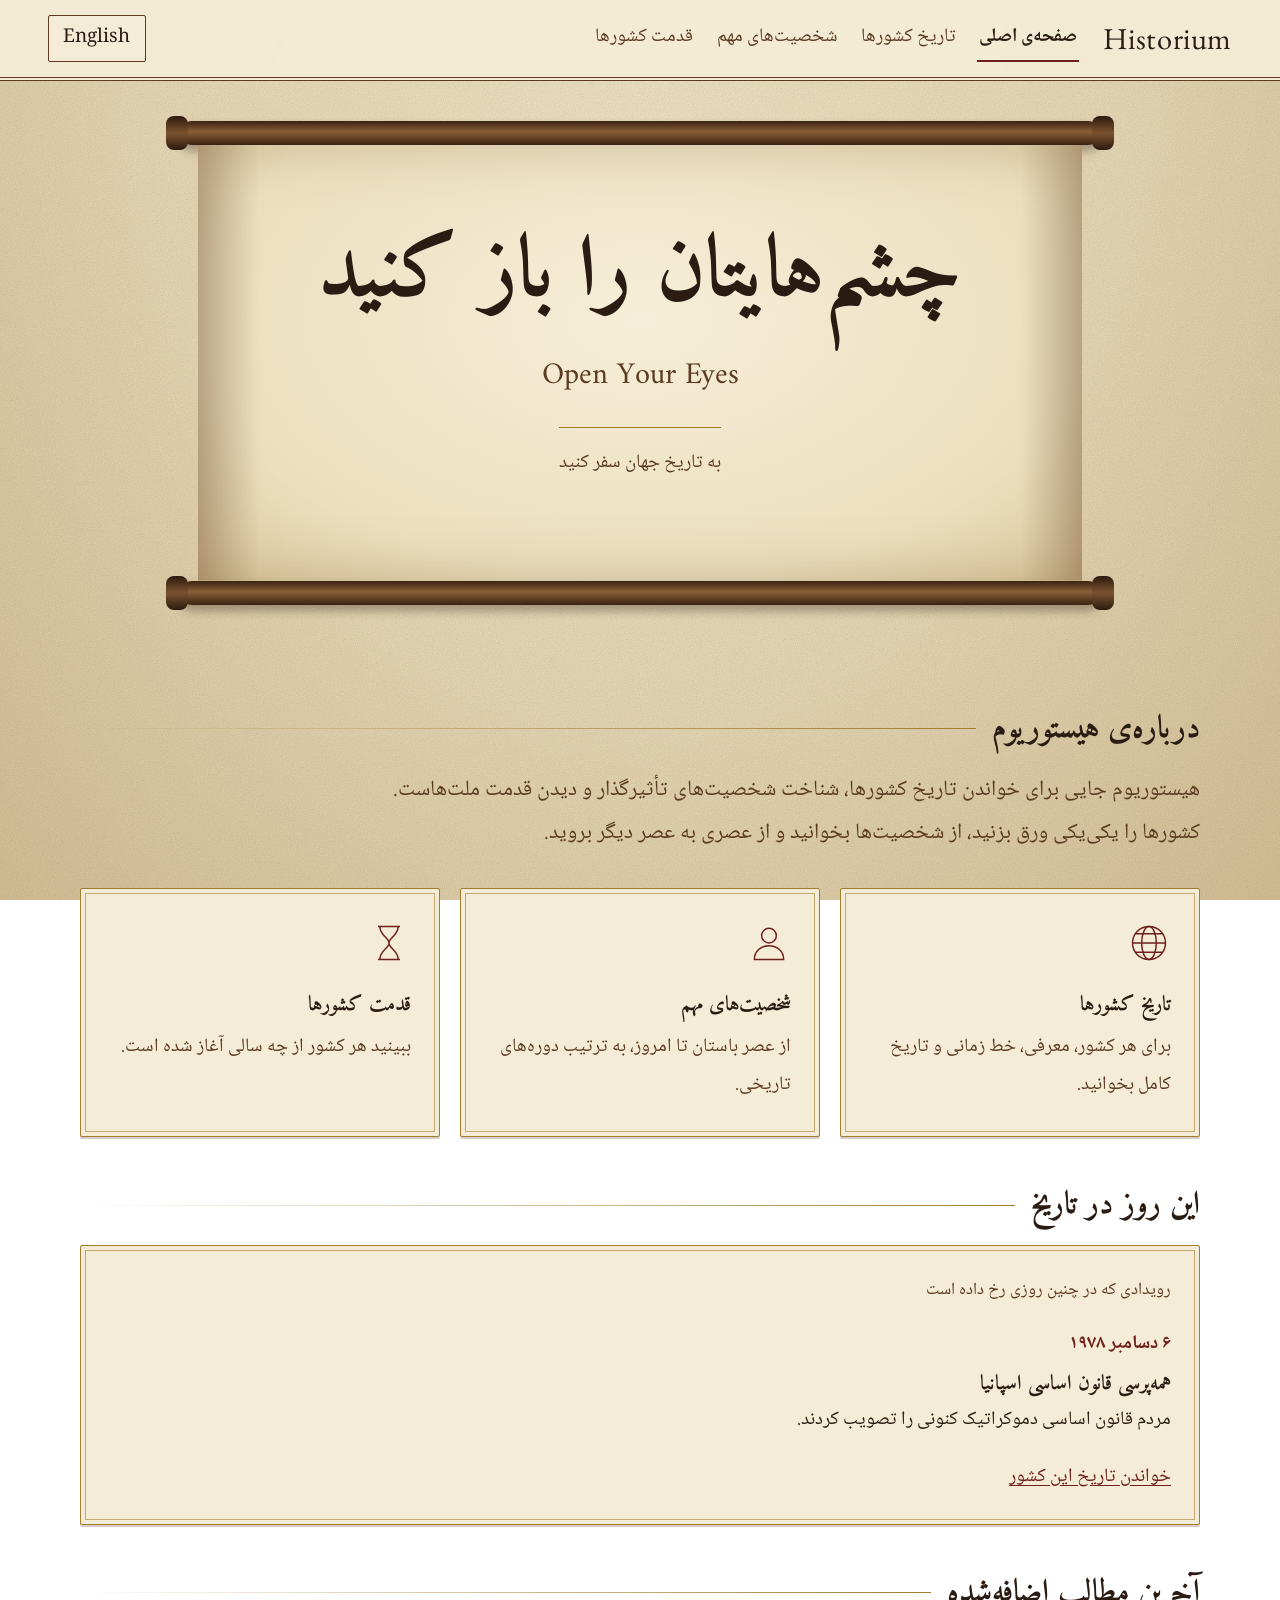
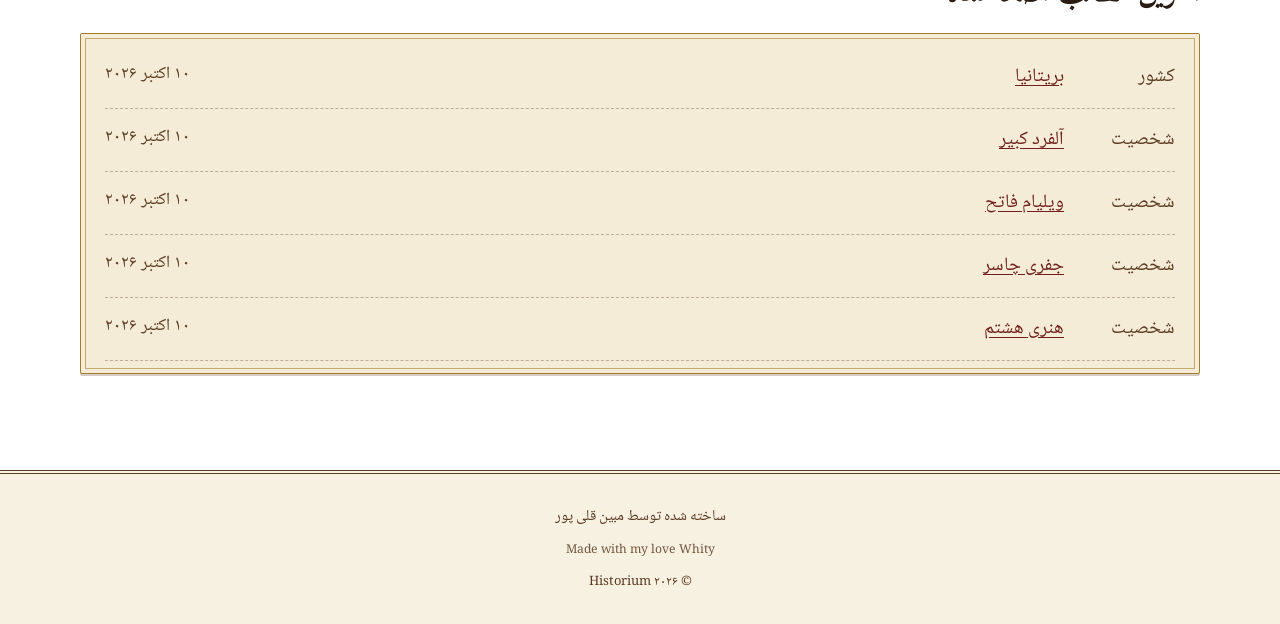
==== commit 9e17bf43: "Added New Data" ====
--- a/index.html
+++ b/index.html
@@ -2468,6 +2468,604 @@
       ],
       gallery: [],
       added: "2026-10-09"
+    },
+
+    {
+      id: "iran",
+      name: { fa: "ایران", en: "Iran" },
+      /* stripes only: the central emblem of the flag is not drawn.
+         To show the full flag, add a picture and use flagImage: "images/iran-flag.png" */
+      flag: ["#239F40", "#FFFFFF", "#DA0000"],
+      founded: -550,
+      foundedNote: {
+        fa: "قدمت ایران در این سایت از سال ۵۵۰ پیش از میلاد حساب شده است؛ سالی که کوروش بزرگ بر ماد پیروز شد و شاهنشاهی هخامنشی، نخستین شاهنشاهی بزرگ پارسی، پایه‌گذاری شد. سرزمین ایران البته تاریخ بسیار کهن‌تری دارد: تمدن ایلام (حدود ۲۷۰۰ پیش از میلاد) و فرهنگ‌های فلات ایران. تاریخ‌های دیگری که گاهی پیشنهاد می‌شوند عبارت‌اند از ۲۲۴ میلادی (آغاز ساسانیان)، ۱۵۰۱ (آغاز صفویان و ایران با هویت شیعه‌ی امروزی) و ۱۳۵۸ خورشیدی یا ۱۹۷۹ میلادی (آغاز جمهوری اسلامی). اگر ترجیح می‌دهی قدمت را از سال دیگری حساب کنیم، فقط یک عدد در فایل محتوا تغییر می‌کند.",
+        en: "On this site Iran’s age is counted from 550 BCE, the year Cyrus the Great defeated the Medes and the Achaemenid Empire, the first great Persian empire, was founded. The land of Iran of course has a much older history: the Elamite civilization (about 2700 BCE) and the cultures of the Iranian plateau. Other dates that are sometimes proposed are 224 CE (the start of the Sasanians), 1501 (the start of the Safavids and of Iran with its present Shia identity) and 1979 (the start of the Islamic Republic). If you prefer another starting year, only one number in the content file needs to change."
+      },
+      summary: {
+        fa: "سرزمین هخامنشیان و ساسانیان، فردوسی و حافظ؛ یکی از کهن‌ترین تمدن‌های جهان.",
+        en: "The land of the Achaemenids and the Sasanians, of Ferdowsi and Hafez; one of the world’s oldest civilizations."
+      },
+      facts: {
+        capital:    { fa: "تهران", en: "Tehran" },
+        language:   { fa: "فارسی (زبان رسمی)؛ ترکی آذربایجانی، کردی، عربی، بلوچی و زبان‌های دیگر هم در بخش‌هایی از کشور رایج‌اند", en: "Persian (official); Azerbaijani, Kurdish, Arabic, Balochi and other languages are also spoken in parts of the country" },
+        population: { fa: "حدود ۸۹ میلیون نفر", en: "About 89 million" }
+      },
+      overview: {
+        fa: [
+          "ایران در غرب آسیا، میان دریای خزر و خلیج فارس، بر فلاتی بلند قرار دارد. نام «ایران» از «ایران‌شهر» می‌آید، نامی که در دوره‌ی ساسانی برای قلمرو ایرانیان به کار می‌رفت. در بیرون از ایران تا قرن بیستم بیشتر از نام «پرشیا» (پارس) استفاده می‌شد و از ۱۹۳۵ به درخواست رضاشاه نام ایران در جهان رسمی شد.",
+          "ایران جایگاه نخستین شاهنشاهی‌های بزرگ جهان (هخامنشی، اشکانی، ساسانی) بود، پس از ورود اسلام در قرن هفتم زبان فارسی و ادب و علم آن شکوفا شد و از ۱۵۰۱ مذهب شیعه‌ی دوازده‌امامی مذهب رسمی شد. در قرن بیستم انقلاب مشروطه، حکومت پهلوی و سرانجام انقلاب ۱۳۵۷ و جمهوری اسلامی را تجربه کرد."
+        ],
+        en: [
+          "Iran lies in western Asia, between the Caspian Sea and the Persian Gulf, on a high plateau. The name ‘Iran’ comes from ‘Ērānshahr’, a name used in the Sasanian period for the realm of the Iranians. Outside Iran the name ‘Persia’ was mostly used until the twentieth century, and from 1935, at Reza Shah’s request, the name Iran became official in the world.",
+          "Iran was the home of the world’s first great empires (Achaemenid, Parthian, Sasanian); after the arrival of Islam in the seventh century the Persian language, its literature and its learning flourished, and from 1501 Twelver Shia Islam became the official religion. In the twentieth century it experienced the Constitutional Revolution, Pahlavi rule and finally the 1979 revolution and the Islamic Republic."
+        ]
+      },
+      sections: [
+        {
+          id: "origins",
+          title: { fa: "ریشه‌ها: فلات ایران و ایلام", en: "Roots: the Iranian plateau and Elam" },
+          text: {
+            fa: [
+              "نشانه‌های زندگی ساکن و کشاورزی در فلات ایران به بیش از هفت هزار سال پیش از میلاد برمی‌گردد؛ از جمله در تپه‌ی سیلک نزدیک کاشان. تمدن ایلام در جنوب غربی (خوزستان امروز) با پایتخت شوش، از حدود ۲۷۰۰ پیش از میلاد تا ۵۳۹ پیش از میلاد از کهن‌ترین تمدن‌های جهان بود و خط و زبان خود را داشت. در جنوب شرقی، فرهنگ جیرفت در هزاره‌ی سوم پیش از میلاد شناخته شده است.",
+              "اقوام ایرانی‌زبان، از جمله مادها و پارس‌ها، از هزاره‌ی دوم تا آغاز هزاره‌ی نخست پیش از میلاد به فلات ایران آمدند و با مردمان بومی درآمیختند. «ایران» به معنای سرزمین آریایی‌هاست."
+            ],
+            en: [
+              "Signs of settled life and farming on the Iranian plateau go back more than seven thousand years BCE, among them Tepe Sialk near Kashan. The Elamite civilization in the south-west (today’s Khuzestan), with its capital at Susa, was from about 2700 BCE to 539 BCE one of the world’s oldest civilizations and had its own script and language. In the south-east the Jiroft culture is known from the third millennium BCE.",
+              "Iranian-speaking peoples, among them the Medes and the Persians, came to the Iranian plateau between the second and the start of the first millennium BCE and mixed with the native peoples. ‘Iran’ means the land of the Aryans."
+            ]
+          }
+        },
+        {
+          id: "achaemenids",
+          title: { fa: "ماد و هخامنشیان", en: "The Medes and the Achaemenids" },
+          text: {
+            fa: [
+              "مادها در قرن هفتم پیش از میلاد نخستین دولت ایرانی بزرگ را با پایتخت هگمتانه (همدان) ساختند و با بابل متحد شدند تا آشور را بشکنند؛ نینوا در ۶۱۲ پیش از میلاد سقوط کرد. کوروش دوم (کوروش بزرگ)، پادشاه پارس، حدود ۵۵۰ پیش از میلاد ماد را شکست داد و شاهنشاهی هخامنشی را بنیان گذاشت. او لیدیه را گرفت و در ۵۳۹ پیش از میلاد وارد بابل شد. «استوانه‌ی کوروش» که درباره‌ی رفتار او با مردم بابل است، برخی آن را یکی از نخستین بیانیه‌های حقوق انسان می‌دانند؛ این برداشت محل بحث مورخان است. بنا بر روایت کتاب عزرا، او به یهودیان تبعیدی اجازه‌ی بازگشت داد.",
+              "داریوش بزرگ (۵۲۲ تا ۴۸۶ پیش از میلاد) شاهنشاهی را به ایالت‌هایی (ساتراپی) تقسیم کرد، راه شاهی و نظام مالیاتی ساخت و ساخت تخت جمشید را از حدود ۵۱۸ پیش از میلاد آغاز کرد. شاهنشاهی هخامنشی از دره‌ی سند تا مصر و آسیای صغیر گسترده بود. جنگ‌های ایران و یونان (ماراتن ۴۹۰، سالامیس ۴۸۰ پیش از میلاد) بی‌نتیجه ماند. اسکندر مقدونی در ۳۳۱ پیش از میلاد در گوگمل داریوش سوم را شکست داد و در ۳۳۰ تخت جمشید را سوزاند."
+            ],
+            en: [
+              "In the seventh century BCE the Medes built the first great Iranian state with its capital at Ecbatana (Hamadan) and allied with Babylon to break Assyria; Nineveh fell in 612 BCE. Cyrus II (Cyrus the Great), king of Persia, defeated the Medes around 550 BCE and founded the Achaemenid Empire. He took Lydia and entered Babylon in 539 BCE. The ‘Cyrus Cylinder’, about his treatment of the people of Babylon, is regarded by some as one of the first declarations of human rights; historians debate this view. According to the Book of Ezra he allowed exiled Jews to return.",
+              "Darius the Great (522 to 486 BCE) divided the empire into provinces (satrapies), built the Royal Road and a tax system, and began the construction of Persepolis from about 518 BCE. The Achaemenid Empire stretched from the Indus valley to Egypt and Asia Minor. The Greco-Persian wars (Marathon 490, Salamis 480 BCE) came to no decisive end. Alexander of Macedon defeated Darius III at Gaugamela in 331 BCE and burned Persepolis in 330."
+            ]
+          }
+        },
+        {
+          id: "parthians",
+          title: { fa: "اسکندر، سلوکیان و اشکانیان", en: "Alexander, the Seleucids and the Parthians" },
+          text: {
+            fa: [
+              "پس از اسکندر، سلوکیان از ۳۱۲ پیش از میلاد بر بخش بزرگی از ایران حکم راندند و فرهنگ یونانی در شهرهای ایران نفوذ کرد. حدود ۲۴۷ پیش از میلاد اشک اول، رهبر قبیله‌ی پرنی، قدرت اشکانیان را بنیان گذاشت.",
+              "اشکانیان (حدود ۲۴۷ پیش از میلاد تا ۲۲۴ میلادی) نزدیک پنج قرن با روم رقابت کردند. در نبرد حران (۵۳ پیش از میلاد) سپاه ایران به سرداری سورنا کراسوس، سردار روم، را شکست داد. شاهنشاهی اشکانی نظامی نیمه‌متمرکز داشت و راه ابریشم را میان چین و روم کنترل می‌کرد."
+            ],
+            en: [
+              "After Alexander, the Seleucids ruled much of Iran from 312 BCE and Greek culture spread in Iranian cities. Around 247 BCE Arsaces I, leader of the Parni tribe, founded Parthian power.",
+              "The Parthians (about 247 BCE to 224 CE) competed with Rome for nearly five centuries. At the Battle of Carrhae (53 BCE) the Iranian army under Surena defeated the Roman general Crassus. The Parthian Empire had a semi-centralized system and controlled the Silk Road between China and Rome."
+            ]
+          }
+        },
+        {
+          id: "sasanians",
+          title: { fa: "ساسانیان", en: "The Sasanians" },
+          text: {
+            fa: [
+              "اردشیر اول در ۲۲۴ میلادی آخرین شاه اشکانی را شکست داد و شاهنشاهی ساسانی (۲۲۴ تا ۶۵۱) را بنیان گذاشت. ساسانیان دولتی بسیار متمرکز ساختند و آیین زرتشتی را به دین رسمی تبدیل کردند. شاپور اول در ۲۶۰ والریانوس، امپراتور روم، را اسیر کرد؛ رویدادی که در نقش‌برجسته‌های نقش رستم و بیشاپور ثبت شده است.",
+              "خسرو اول (انوشیروان، ۵۳۱ تا ۵۷۹) اصلاحات مالیاتی و اداری انجام داد و شهر جندی‌شاپور مرکز دانش پزشکی و فلسفه بود. جنگ‌های طولانی با روم شرقی (بیزانس)، از جمله در دوره‌ی خسرو دوم (۶۰۲ تا ۶۲۸)، هر دو دولت را فرسود. سپاه عرب در نبردهای قادسیه (حدود ۶۳۶) و نهاوند (۶۴۲) ایران را شکست داد و یزدگرد سوم آخرین شاه ساسانی در ۶۵۱ کشته شد."
+            ],
+            en: [
+              "In 224 CE Ardashir I defeated the last Parthian king and founded the Sasanian Empire (224 to 651). The Sasanians built a highly centralized state and made Zoroastrianism the state religion. In 260 Shapur I captured Valerian, the Roman emperor, an event recorded in the rock reliefs at Naqsh-e Rostam and Bishapur.",
+              "Khosrow I (Anushirvan, 531 to 579) carried out tax and administrative reforms, and the city of Gundeshapur was a centre of medical and philosophical learning. Long wars with the Eastern Roman (Byzantine) Empire, including under Khosrow II (602 to 628), wore both states down. The Arab army defeated Iran at the battles of al-Qadisiyyah (about 636) and Nahavand (642), and Yazdegerd III, the last Sasanian king, was killed in 651."
+            ]
+          }
+        },
+        {
+          id: "islamic-age",
+          title: { fa: "ایران پس از اسلام و احیای زبان فارسی", en: "Iran after Islam and the revival of Persian" },
+          text: {
+            fa: [
+              "گرویدن ایرانیان به اسلام تدریجی بود و چند قرن طول کشید. ایرانیان در خلافت عباسی (از ۷۵۰، با انقلابی که از خراسان آغاز شد) نقش بزرگی در دیوان‌سالاری، علم و فرهنگ داشتند. زبان فارسی به خط عربی و با واژه‌های عربی نوشته شد، اما زنده ماند: سامانیان (۸۱۹ تا ۹۹۹) در خراسان و ماوراءالنهر شعر و نثر فارسی را حمایت کردند. رودکی را پدر شعر فارسی می‌دانند و فردوسی «شاهنامه» را در ۱۰۱۰ به پایان رساند، منظومه‌ای حدود پنجاه هزار بیتی که تاریخ و اسطوره‌ی ایران باستان را روایت می‌کند.",
+              "در همین دوران دانشمندان ایرانی‌تبار در جهان اسلام از بزرگ‌ترین دانشمندان جهان بودند: خوارزمی در ریاضی، رازی در پزشکی، ابن سینا که «قانون در طب» او قرن‌ها در اروپا تدریس شد، و ابوریحان بیرونی."
+            ],
+            en: [
+              "The conversion of Iranians to Islam was gradual and took several centuries. Iranians played a great part in administration, science and culture under the Abbasid caliphate (from 750, with a revolution that began in Khorasan). The Persian language was written in the Arabic script and with Arabic words, but it survived: the Samanids (819 to 999) in Khorasan and Transoxiana supported Persian poetry and prose. Rudaki is regarded as the father of Persian poetry and Ferdowsi finished the Shahnameh in 1010, a poem of about fifty thousand couplets that tells the history and myths of ancient Iran.",
+              "In the same period Iranian-born scholars were among the world’s greatest: al-Khwarizmi in mathematics, al-Razi in medicine, Ibn Sina, whose Canon of Medicine was taught in Europe for centuries, and Abu Rayhan al-Biruni."
+            ]
+          }
+        },
+        {
+          id: "turkic-mongol",
+          title: { fa: "غزنویان، سلجوقیان، مغول و تیموریان", en: "The Ghaznavids, Seljuks, Mongols and Timurids" },
+          text: {
+            fa: [
+              "از قرن دهم میلادی سلسله‌های ترک‌تبار بر ایران حکم راندند: غزنویان (۹۷۷ تا ۱۱۸۶) و سلجوقیان (از ۱۰۳۷). طغرل سلجوقی در ۱۰۵۵ بغداد را گرفت. خواجه نظام‌الملک، وزیر سلجوقیان، نظام آموزشی و اداری را سامان داد و خیام در همین دوران ریاضی‌دان و ستاره‌شناس بود. ادبیات فارسی در قرن‌های بعد به اوج رسید: عطار، مولوی، سعدی (گلستان، ۱۲۵۸) و حافظ.",
+              "حمله‌ی مغول (۱۲۱۹ تا ۱۲۲۱) به ایران کشتار و ویرانی بسیار آورد. هولاکو در ۱۲۵۸ بغداد را گرفت و ایلخانان در ایران حکم راندند؛ غازان در ۱۲۹۵ اسلام را پذیرفت. تیمور در پایان قرن چهاردهم دوباره شهرها را ویران کرد، اما جانشینانش (تیموریان) در هرات و سمرقند دوره‌ی شکوفایی هنر و معماری را رقم زدند."
+            ],
+            en: [
+              "From the tenth century CE Turkic-descended dynasties ruled Iran: the Ghaznavids (977 to 1186) and the Seljuks (from 1037). The Seljuk Tughril took Baghdad in 1055. Nizam al-Mulk, vizier of the Seljuks, organized the education and administrative system, and Khayyam was a mathematician and astronomer in the same period. Persian literature reached its peak in the following centuries: Attar, Rumi, Saadi (Gulistan, 1258) and Hafez.",
+              "The Mongol invasion (1219 to 1221) brought great killing and destruction to Iran. Hulagu took Baghdad in 1258 and the Ilkhans ruled in Iran; Ghazan accepted Islam in 1295. Timur destroyed cities again at the end of the fourteenth century, but his successors (the Timurids) brought about a flowering of art and architecture in Herat and Samarkand."
+            ]
+          }
+        },
+        {
+          id: "safavids",
+          title: { fa: "صفویان", en: "The Safavids" },
+          text: {
+            fa: [
+              "شاه اسماعیل اول در ۱۵۰۱ در تبریز خود را شاه اعلام کرد و مذهب شیعه‌ی دوازده‌امامی را مذهب رسمی ایران ساخت؛ تصمیمی که هویت ایران را تا امروز شکل داده است. او در ۱۵۱۴ در چالدران از عثمانی شکست خورد.",
+              "شاه عباس اول (۱۵۸۸ تا ۱۶۲۹) اوج صفویان بود: ارتش را اصلاح کرد، در ۱۵۹۸ پایتخت را به اصفهان برد و میدان نقش جهان و مسجد شاه را ساخت. در ۱۶۲۲ هرمز را از پرتغالی‌ها پس گرفت. ایران در این دوران با صنایع دستی، به‌ویژه فرش و ابریشم، با اروپا تجارت می‌کرد. صفویان پس از شاه عباس کم‌کم ضعیف شدند و در ۱۷۲۲ افغان‌ها به رهبری محمود هوتک اصفهان را گرفتند."
+            ],
+            en: [
+              "Shah Ismail I declared himself shah in Tabriz in 1501 and made Twelver Shia Islam the official religion of Iran, a decision that has shaped Iran’s identity to this day. He was defeated by the Ottomans at Chaldiran in 1514.",
+              "Shah Abbas I (1588 to 1629) was the peak of the Safavids: he reformed the army, moved the capital to Isfahan in 1598, and built Naqsh-e Jahan Square and the Shah Mosque. In 1622 he retook Hormuz from the Portuguese. In this period Iran traded with Europe in handicrafts, above all carpets and silk. After Shah Abbas the Safavids gradually weakened, and in 1722 the Afghans under Mahmud Hotak took Isfahan."
+            ]
+          }
+        },
+        {
+          id: "qajar",
+          title: { fa: "افشاریان، زندیان و قاجاریان", en: "The Afsharids, Zands and Qajars" },
+          text: {
+            fa: [
+              "نادر شاه افشار افغان‌ها را راند و در ۱۷۳۶ شاه شد. در ۱۷۳۹ دهلی را گرفت و تخت طاووس و الماس کوه نور را به ایران آورد. او در ۱۷۴۷ ترور شد. کریم‌خان زند (۱۷۵۱ تا ۱۷۷۹) از شیراز دوره‌ای نسبتاً آرام را برپا کرد.",
+              "آقامحمدخان قاجار تهران را پایتخت کرد و در ۱۷۹۶ تاج‌گذاری کرد. قاجاریان (۱۷۹۶ تا ۱۹۲۵) در جنگ با روسیه سرزمین‌های قفقاز را از دست دادند؛ پیمان گلستان (۱۸۱۳) و ترکمانچای (۱۸۲۸). ایران میان رقابت روسیه و بریتانیا (بازی بزرگ) قرار گرفت. امیرکبیر، صدراعظم ناصرالدین‌شاه، دارالفنون را در ۱۸۵۱ بنیان گذاشت و در ۱۸۵۲ کشته شد. اعتراض تنباکو (۱۲۷۰ خورشیدی، ۱۸۹۱ تا ۱۸۹۲) نشان داد که علما و مردم می‌توانند بر دولت اثر بگذارند."
+            ],
+            en: [
+              "Nader Shah Afshar drove out the Afghans and became shah in 1736. In 1739 he took Delhi and brought the Peacock Throne and the Koh-i-Noor diamond to Iran. He was assassinated in 1747. Karim Khan Zand (1751 to 1779) set up a relatively calm period from Shiraz.",
+              "Agha Mohammad Khan Qajar made Tehran the capital and was crowned in 1796. The Qajars (1796 to 1925) lost the Caucasus territories in wars with Russia; the treaties of Gulistan (1813) and Turkmenchay (1828). Iran was caught between the rivalry of Russia and Britain (the Great Game). Amir Kabir, chief minister of Naser al-Din Shah, founded Dar ul-Funun in 1851 and was killed in 1852. The Tobacco Protest (1891 to 1892) showed that the clergy and the people could influence the state."
+            ]
+          }
+        },
+        {
+          id: "pahlavi",
+          title: { fa: "مشروطه و دوره‌ی پهلوی", en: "The Constitutional Revolution and the Pahlavi period" },
+          text: {
+            fa: [
+              "انقلاب مشروطه (۱۲۸۵ تا ۱۲۹۰ خورشیدی، ۱۹۰۵ تا ۱۹۱۱) استبداد را محدود کرد: مظفرالدین‌شاه در ۱۴ مرداد ۱۲۸۵ (۵ اوت ۱۹۰۶) فرمان مشروطه را امضا کرد و نخستین مجلس شورای ملی گشایش یافت. محمدعلی‌شاه در ۱۹۰۸ مجلس را به توپ بست و بعد از مقاومت مشروطه‌خواهان برکنار شد. در ۱۹۰۸ نفت در مسجد سلیمان کشف شد و شرکت نفت انگلیس و ایران (۱۹۰۹) شکل گرفت.",
+              "رضاخان در ۱۲۹۹ خورشیدی (۱۹۲۱) کودتا کرد، در ۱۹۲۵ شاه شد و پهلوی را بنیان گذاشت. او ارتش، راه‌آهن، دانشگاه تهران (۱۹۳۴) و آموزش نوین را گسترش داد و دولت را متمرکز کرد؛ سیاست‌های او مانند کشف حجاب اجباری (۱۹۳۶) مخالفان بسیار داشت. در ۱۹۴۱ متفقین ایران را اشغال کردند و او کنار رفت. پسرش محمدرضا پهلوی شاه شد.",
+              "دکتر محمد مصدق، نخست‌وزیر از ۱۹۵۱، صنعت نفت را ملی کرد. با کودتای ۲۸ مرداد ۱۳۳۲ (۱۹ اوت ۱۹۵۳) که با دخالت سازمان‌های اطلاعاتی آمریکا و بریتانیا انجام شد، او برکنار شد. شاه در دهه‌های بعد با اصلاحات «انقلاب سفید» (۱۹۶۳، شامل اصلاحات ارضی و حق رأی زنان) و درآمد نفت کشور را نوسازی کرد، اما حکومت او استبدادی بود و ساواک مخالفان را سرکوب می‌کرد."
+            ],
+            en: [
+              "The Constitutional Revolution (1905 to 1911) limited autocracy: Mozaffar ad-Din Shah signed the constitutional decree on 5 August 1906 and the first National Consultative Assembly opened. Mohammad Ali Shah bombarded the Majlis in 1908 and was removed after the resistance of the constitutionalists. In 1908 oil was discovered at Masjed Soleiman and the Anglo-Persian Oil Company (1909) took shape.",
+              "Reza Khan staged a coup in 1921, became shah in 1925 and founded the Pahlavi dynasty. He expanded the army, the railway, the University of Tehran (1934) and modern education and centralized the state; his policies, such as the compulsory unveiling of 1936, had many opponents. In 1941 the Allies occupied Iran and he stepped down. His son Mohammad Reza Pahlavi became shah.",
+              "Dr Mohammad Mosaddegh, prime minister from 1951, nationalized the oil industry. In the coup of 19 August 1953, carried out with the involvement of American and British intelligence services, he was removed. In the following decades the shah modernized the country with the ‘White Revolution’ reforms (1963, including land reform and the vote for women) and oil income, but his rule was autocratic and SAVAK suppressed opponents."
+            ]
+          }
+        },
+        {
+          id: "revolution",
+          title: { fa: "انقلاب ۱۳۵۷ و جمهوری اسلامی", en: "The 1979 revolution and the Islamic Republic" },
+          text: {
+            fa: [
+              "اعتراض‌ها از ۱۳۵۶ خورشیدی (۱۹۷۷) آغاز شد و در سال ۱۳۵۷ گسترده شد؛ مخالفان از گروه‌های مذهبی، چپ و ملی‌گرا بودند. شاه در ۲۶ دی ۱۳۵۷ (۱۶ ژانویه ۱۹۷۹) از ایران رفت و آیت‌الله خمینی در ۱۲ بهمن (۱ فوریه) از تبعید بازگشت. پیروزی انقلاب را ۲۲ بهمن ۱۳۵۷ (۱۱ فوریه ۱۹۷۹) می‌دانند. پس از همه‌پرسی (۱۰ و ۱۱ فروردین ۱۳۵۸)، جمهوری اسلامی در ۱۲ فروردین (۱ آوریل ۱۹۷۹) اعلام شد و قانون اساسی آن در پاییز همان سال تصویب شد؛ قانونی که بر پایه‌ی ولایت فقیه نهادهای انتخابی (رئیس‌جمهور، مجلس) و نهادهای غیرانتخابی زیر نظر رهبر را کنار هم می‌گذارد. گروگان‌گیری دیپلمات‌های آمریکایی در سفارت آمریکا از ۱۳ آبان ۱۳۵۸ (۴ نوامبر ۱۹۷۹) به‌مدت ۴۴۴ روز طول کشید.",
+              "عراق در ۳۱ شهریور ۱۳۵۹ (۲۲ سپتامبر ۱۹۸۰) به ایران حمله کرد و جنگ ایران و عراق هشت سال طول کشید؛ قطعنامه‌ی آتش‌بس در ۲۹ مرداد ۱۳۶۷ (۲۰ اوت ۱۹۸۸) پذیرفته شد و صدها هزار نفر از دو طرف جان باختند. آیت‌الله خمینی در ۱۳ خرداد ۱۳۶۸ (۳ ژوئن ۱۹۸۹) درگذشت. پس از آن دوره‌های سازندگی، اصلاحات (از ۱۳۷۶) و دولت‌های گوناگون آمدند. توافق هسته‌ای ۲۰۱۵ میان ایران و قدرت‌های بزرگ امضا شد و آمریکا در ۲۰۱۸ از آن خارج شد. اعتراض‌های بزرگ در ۱۳۸۸، ۱۳۹۶، ۱۳۹۸ و ۱۴۰۱ با پاسخ شدید نیروهای امنیتی روبه‌رو شد. امروز ایران جمهوری اسلامی است و رهبر جمهوری اسلامی بالاترین مقام کشور است."
+            ],
+            en: [
+              "Protests began in 1977 and spread in 1978; the opposition came from religious, leftist and nationalist groups. The shah left Iran on 16 January 1979 and Ayatollah Khomeini returned from exile on 1 February. The victory of the revolution is dated 11 February 1979. After a referendum on 30 and 31 March the Islamic Republic was proclaimed on 1 April 1979 and its constitution was approved in the autumn of the same year; a constitution that, on the basis of the guardianship of the jurist, places elected institutions (president, parliament) alongside unelected institutions under the Supreme Leader. The hostage-taking of American diplomats at the US embassy lasted 444 days from 4 November 1979.",
+              "Iraq invaded Iran on 22 September 1980 and the Iran–Iraq War lasted eight years; the ceasefire resolution was accepted on 20 August 1988 and hundreds of thousands of people died on both sides. Ayatollah Khomeini died on 3 June 1989. After that came the periods of reconstruction, reform (from 1997) and various governments. The nuclear agreement of 2015 was signed between Iran and the great powers and the United States withdrew from it in 2018. Large protests in 2009, 2017 to 2018, 2019 and 2022 were met with a heavy security response. Today Iran is an Islamic Republic and the Supreme Leader is the highest authority in the country."
+            ]
+          }
+        }
+      ],
+      timeline: [
+        { year: -2700, title: { fa: "تمدن ایلام (حدود)", en: "The Elamite civilization (about)" },
+          text: { fa: "یکی از کهن‌ترین تمدن‌های جهان با پایتخت شوش در جنوب غربی ایران.", en: "One of the world’s oldest civilizations, with its capital at Susa in south-western Iran." } },
+        { year: -612, title: { fa: "سقوط نینوا", en: "The fall of Nineveh" },
+          text: { fa: "مادها و بابلی‌ها آشور را شکستند.", en: "The Medes and Babylonians broke Assyria." } },
+        { year: -550, title: { fa: "کوروش بر ماد پیروز می‌شود", en: "Cyrus defeats the Medes" },
+          text: { fa: "شاهنشاهی هخامنشی بنیان گذاشته شد.", en: "The Achaemenid Empire was founded." } },
+        { year: -539, title: { fa: "فتح بابل و استوانه‌ی کوروش", en: "The conquest of Babylon and the Cyrus Cylinder" },
+          text: { fa: "کوروش وارد بابل شد؛ استوانه‌ی او درباره‌ی رفتارش با مردم بابل است.", en: "Cyrus entered Babylon; his cylinder is about his treatment of the people of Babylon." } },
+        { year: -518, title: { fa: "آغاز ساخت تخت جمشید (حدود)", en: "Construction of Persepolis begins (about)" },
+          text: { fa: "داریوش بزرگ ساخت پایتخت تشریفاتی را آغاز کرد.", en: "Darius the Great began building the ceremonial capital." } },
+        { year: -490, title: { fa: "نبرد ماراتن", en: "The Battle of Marathon" },
+          text: { fa: "سپاه ایران در جنگ با یونانیان در ماراتن شکست خورد.", en: "The Iranian army was defeated by the Greeks at Marathon." } },
+        { year: -480, title: { fa: "لشکرکشی خشایارشا", en: "Xerxes’s campaign" },
+          text: { fa: "خشایارشا به یونان حمله کرد؛ نبرد دریایی سالامیس شکست او را رقم زد.", en: "Xerxes invaded Greece; the naval battle of Salamis sealed his defeat." } },
+        { year: -330, title: { fa: "سقوط شاهنشاهی هخامنشی", en: "The fall of the Achaemenid Empire" },
+          text: { fa: "اسکندر تخت جمشید را سوزاند و داریوش سوم کشته شد.", en: "Alexander burned Persepolis and Darius III was killed." } },
+        { year: -312, title: { fa: "آغاز سلوکیان", en: "The Seleucids begin" },
+          text: { fa: "سلوکوس بر بخش بزرگی از ایران فرمان راند.", en: "Seleucus ruled much of Iran." } },
+        { year: -247, title: { fa: "آغاز اشکانیان (حدود)", en: "The Parthians begin (about)" },
+          text: { fa: "اشک اول قدرت اشکانی را بنیان گذاشت.", en: "Arsaces I founded Parthian power." } },
+        { year: -53, title: { fa: "نبرد حران", en: "The Battle of Carrhae" },
+          text: { fa: "سپاه اشکانی به سرداری سورنا کراسوس، سردار روم، را شکست داد.", en: "The Parthian army under Surena defeated the Roman general Crassus." } },
+        { year: 224, title: { fa: "آغاز ساسانیان", en: "The Sasanians begin" },
+          text: { fa: "اردشیر اول آخرین شاه اشکانی را شکست داد.", en: "Ardashir I defeated the last Parthian king." } },
+        { year: 260, title: { fa: "اسارت والریانوس", en: "The capture of Valerian" },
+          text: { fa: "شاپور اول امپراتور روم را اسیر کرد.", en: "Shapur I captured the Roman emperor." } },
+        { year: 531, title: { fa: "آغاز پادشاهی خسرو انوشیروان", en: "The reign of Khosrow Anushirvan begins" },
+          text: { fa: "خسرو اول اصلاحات مالیاتی و اداری انجام داد.", en: "Khosrow I carried out tax and administrative reforms." } },
+        { year: 642, title: { fa: "نبرد نهاوند", en: "The Battle of Nahavand" },
+          text: { fa: "نیروهای عرب سپاه ساسانی را شکست دادند؛ یزدگرد سوم در ۶۵۱ کشته شد.", en: "Arab forces defeated the Sasanian army; Yazdegerd III was killed in 651." } },
+        { year: 750, title: { fa: "انقلاب عباسی", en: "The Abbasid Revolution" },
+          text: { fa: "انقلابی که از خراسان آغاز شد، خلافت عباسی را به قدرت رساند.", en: "A revolution that began in Khorasan brought the Abbasid caliphate to power." } },
+        { year: 819, title: { fa: "آغاز سامانیان", en: "The Samanids begin" },
+          text: { fa: "سامانیان در خراسان و ماوراءالنهر زبان و ادب فارسی را حمایت کردند.", en: "The Samanids in Khorasan and Transoxiana supported the Persian language and literature." } },
+        { year: 1010, title: { fa: "پایان شاهنامه", en: "The Shahnameh is completed" },
+          text: { fa: "فردوسی منظومه‌ی شاهنامه را به پایان رساند.", en: "Ferdowsi completed the Shahnameh." } },
+        { year: 1037, title: { fa: "آغاز سلجوقیان", en: "The Seljuks begin" },
+          text: { fa: "طغرل در نیشابور سلطنت خود را اعلام کرد.", en: "Tughril announced his sultanate at Nishapur." } },
+        { year: 1055, title: { fa: "ورود سلجوقیان به بغداد", en: "The Seljuks enter Baghdad" },
+          text: { fa: "طغرل بغداد را گرفت.", en: "Tughril took Baghdad." } },
+        { year: 1219, yearText: { fa: "۱۲۱۹ تا ۱۲۲۱", en: "1219 to 1221" },
+          title: { fa: "حمله‌ی مغول", en: "The Mongol invasion" },
+          text: { fa: "چنگیزخان به ایران حمله کرد و کشتار و ویرانی بسیار آمد.", en: "Genghis Khan invaded Iran and great killing and destruction followed." } },
+        { year: 1258, title: { fa: "سقوط بغداد و آغاز ایلخانان", en: "The fall of Baghdad and the start of the Ilkhans" },
+          text: { fa: "هولاکو بغداد را گرفت و ایلخانان در ایران حکم راندند.", en: "Hulagu took Baghdad and the Ilkhans ruled in Iran." } },
+        { year: 1295, title: { fa: "غازان اسلام را می‌پذیرد", en: "Ghazan accepts Islam" },
+          text: { fa: "ایلخان غازان مسلمان شد.", en: "The Ilkhan Ghazan became a Muslim." } },
+        { year: 1370, title: { fa: "آغاز حکومت تیمور", en: "The rule of Timur begins" },
+          text: { fa: "تیمور در پایان قرن چهاردهم شهرهای ایران را ویران کرد.", en: "Timur destroyed Iranian cities at the end of the fourteenth century." } },
+        { year: 1501, title: { fa: "آغاز صفویان", en: "The Safavids begin" },
+          text: { fa: "شاه اسماعیل در تبریز مذهب شیعه‌ی دوازده‌امامی را مذهب رسمی کرد.", en: "Shah Ismail made Twelver Shia Islam the official religion at Tabriz." } },
+        { year: 1514, title: { fa: "نبرد چالدران", en: "The Battle of Chaldiran" },
+          text: { fa: "سپاه صفوی از عثمانی شکست خورد.", en: "The Safavid army was defeated by the Ottomans." } },
+        { year: 1598, title: { fa: "اصفهان پایتخت می‌شود", en: "Isfahan becomes the capital" },
+          text: { fa: "شاه عباس اول پایتخت را به اصفهان برد.", en: "Shah Abbas I moved the capital to Isfahan." } },
+        { year: 1622, title: { fa: "بازپس‌گیری هرمز", en: "The recapture of Hormuz" },
+          text: { fa: "شاه عباس هرمز را از پرتغالی‌ها پس گرفت.", en: "Shah Abbas retook Hormuz from the Portuguese." } },
+        { year: 1722, title: { fa: "سقوط اصفهان", en: "The fall of Isfahan" },
+          text: { fa: "افغان‌ها اصفهان را گرفتند و صفویان فروپاشیدند.", en: "The Afghans took Isfahan and the Safavids collapsed." } },
+        { year: 1736, title: { fa: "نادر شاه شاه می‌شود", en: "Nader Shah becomes shah" },
+          text: { fa: "نادر در دشت مغان به شاهی رسید.", en: "Nader came to the throne on the Mughan plain." } },
+        { year: 1739, title: { fa: "تصرف دهلی", en: "The capture of Delhi" },
+          text: { fa: "نادر شاه تخت طاووس و الماس کوه نور را به ایران آورد.", en: "Nader Shah brought the Peacock Throne and the Koh-i-Noor diamond to Iran." } },
+        { year: 1751, title: { fa: "آغاز حکومت کریم‌خان زند", en: "The rule of Karim Khan Zand begins" },
+          text: { fa: "شیراز مرکز حکومت زندیان شد.", en: "Shiraz became the seat of the Zands." } },
+        { year: 1796, title: { fa: "تاج‌گذاری آقامحمدخان قاجار", en: "Coronation of Agha Mohammad Khan Qajar" },
+          text: { fa: "قاجاریان تهران را پایتخت کردند.", en: "The Qajars made Tehran the capital." } },
+        { year: 1813, title: { fa: "پیمان گلستان", en: "The Treaty of Gulistan" },
+          text: { fa: "ایران بخشی از قفقاز را به روسیه واگذار کرد؛ پیمان ترکمانچای در ۱۸۲۸ آن را کامل کرد.", en: "Iran ceded part of the Caucasus to Russia; the Treaty of Turkmenchay completed this in 1828." } },
+        { year: 1851, title: { fa: "تأسیس دارالفنون", en: "Founding of Dar ul-Funun" },
+          text: { fa: "امیرکبیر نخستین دانشکده‌ی نوین ایران را بنیان گذاشت.", en: "Amir Kabir founded Iran’s first modern college." } },
+        { year: 1891, yearText: { fa: "۱۸۹۱ تا ۱۸۹۲", en: "1891 to 1892" },
+          title: { fa: "اعتراض تنباکو", en: "The Tobacco Protest" },
+          text: { fa: "اعتراض مردم و علما به امتیاز تنباکو به انگلیسی‌ها، که به لغو آن انجامید.", en: "A protest by people and clergy against the tobacco concession to the British, which led to its cancellation." } },
+        { year: 1906, title: { fa: "مشروطیت", en: "The constitution" },
+          text: { fa: "در ۵ اوت فرمان مشروطه امضا شد و نخستین مجلس گشایش یافت.", en: "On 5 August the constitutional decree was signed and the first Majlis opened." } },
+        { year: 1908, title: { fa: "کشف نفت در مسجد سلیمان", en: "Oil discovered at Masjed Soleiman" },
+          text: { fa: "نخستین چاه نفت خاورمیانه به‌طور تجاری در ایران حفر شد.", en: "The Middle East’s first commercial oil well was drilled in Iran." } },
+        { year: 1921, title: { fa: "کودتای رضاخان", en: "Reza Khan’s coup" },
+          text: { fa: "در ۳ اسفند ۱۲۹۹ رضاخان قدرت را به دست گرفت.", en: "Reza Khan seized power on 21 February." } },
+        { year: 1925, title: { fa: "رضاشاه و آغاز پهلوی", en: "Reza Shah and the start of the Pahlavis" },
+          text: { fa: "مجلس سلطنت را به رضاخان واگذار کرد.", en: "The Majlis handed the crown to Reza Khan." } },
+        { year: 1935, title: { fa: "نام ایران در جهان", en: "The name Iran in the world" },
+          text: { fa: "به درخواست رضاشاه نام «ایران» به‌طور رسمی در جهان به کار رفت.", en: "At Reza Shah’s request the name ‘Iran’ came into official use in the world." } },
+        { year: 1941, title: { fa: "اشغال ایران", en: "The occupation of Iran" },
+          text: { fa: "متفقین ایران را اشغال کردند و رضاشاه کنار رفت.", en: "The Allies occupied Iran and Reza Shah stepped down." } },
+        { year: 1951, title: { fa: "ملی‌شدن صنعت نفت", en: "Nationalization of the oil industry" },
+          text: { fa: "قانون ملی‌شدن نفت در ۲۹ اسفند ۱۳۲۹ به تصویب نهایی رسید و مصدق در اردیبهشت ۱۳۳۰ نخست‌وزیر شد.", en: "The oil nationalization law received final approval on 20 March and Mosaddegh became prime minister in April." } },
+        { year: 1953, title: { fa: "کودتای ۲۸ مرداد", en: "The coup of 19 August" },
+          text: { fa: "مصدق با کودتایی که آمریکا و بریتانیا در آن دخیل بودند برکنار شد.", en: "Mosaddegh was removed in a coup in which the United States and Britain were involved." } },
+        { year: 1963, title: { fa: "انقلاب سفید", en: "The White Revolution" },
+          text: { fa: "اصلاحات ارضی و حق رأی زنان از جمله‌ی آن‌ها بود.", en: "Land reform and the vote for women were among its measures." } },
+        { year: 1971, title: { fa: "جشن‌های دوهزار و پانصدساله", en: "The 2,500-year celebrations" },
+          text: { fa: "جشن بزرگ در تخت جمشید برگزار شد.", en: "A grand celebration was held at Persepolis." } },
+        { year: 1979, title: { fa: "انقلاب ۱۳۵۷", en: "The 1979 revolution" },
+          text: { fa: "شاه ایران را ترک کرد، خمینی بازگشت و در ۲۲ بهمن انقلاب پیروز شد؛ در ۱۲ فروردین ۱۳۵۸ جمهوری اسلامی اعلام شد.", en: "The shah left Iran, Khomeini returned and the revolution won on 11 February; the Islamic Republic was proclaimed on 1 April." } },
+        { year: 1979, title: { fa: "گروگان‌گیری در سفارت آمریکا", en: "The hostage crisis at the US embassy" },
+          text: { fa: "از ۴ نوامبر ۴۴۴ روز طول کشید.", en: "It lasted 444 days from 4 November." } },
+        { year: 1980, yearText: { fa: "۱۹۸۰ تا ۱۹۸۸", en: "1980 to 1988" },
+          title: { fa: "جنگ ایران و عراق", en: "The Iran–Iraq War" },
+          text: { fa: "هشت سال جنگ که با آتش‌بس در ۲۰ اوت ۱۹۸۸ پایان یافت.", en: "Eight years of war that ended with a ceasefire on 20 August 1988." } },
+        { year: 1989, title: { fa: "درگذشت آیت‌الله خمینی", en: "The death of Ayatollah Khomeini" },
+          text: { fa: "در ۱۳ خرداد ۱۳۶۸ (۳ ژوئن) درگذشت.", en: "He died on 3 June." } },
+        { year: 1997, title: { fa: "دوره‌ی اصلاحات", en: "The reform period" },
+          text: { fa: "محمد خاتمی به ریاست‌جمهوری رسید.", en: "Mohammad Khatami was elected president." } },
+        { year: 2015, title: { fa: "توافق هسته‌ای", en: "The nuclear agreement" },
+          text: { fa: "در ۱۴ ژوئیه ایران و قدرت‌های بزرگ توافق کردند؛ آمریکا در ۲۰۱۸ از آن خارج شد.", en: "On 14 July Iran and the great powers reached an agreement; the United States withdrew in 2018." } }
+      ],
+      gallery: [],
+      added: "2026-10-09"
+    },
+
+    {
+      id: "united-kingdom",
+      name: { fa: "بریتانیا", en: "United Kingdom" },
+      flag: ["#012169"],
+      /* the flag is drawn as a small picture embedded in the file */
+      flagImage: "data:image/svg+xml;utf8,<svg xmlns='http://www.w3.org/2000/svg' viewBox='0 0 60 30'><clipPath id='s'><path d='M0,0 v30 h60 v-30 z'/></clipPath><clipPath id='t'><path d='M30,15 h30 v15 z v15 h-30 z h-30 v-15 z v-15 h30 z'/></clipPath><g clip-path='url(%23s)'><path d='M0,0 v30 h60 v-30 z' fill='%23012169'/><path d='M0,0 L60,30 M60,0 L0,30' stroke='%23fff' stroke-width='6'/><path d='M0,0 L60,30 M60,0 L0,30' clip-path='url(%23t)' stroke='%23C8102E' stroke-width='4'/><path d='M30,0 v30 M0,15 h60' stroke='%23fff' stroke-width='10'/><path d='M30,0 v30 M0,15 h60' stroke='%23C8102E' stroke-width='6'/></g></svg>",
+      founded: 1707,
+      foundedNote: {
+        fa: "قدمت بریتانیا در این سایت از سال ۱۷۰۷ میلادی حساب شده است؛ سالی که قوانین اتحاد (۱ مه ۱۷۰۷) انگلستان و اسکاتلند را در «پادشاهی بریتانیای کبیر» یکی کرد. این آغاز دولت بریتانیایی است که امروز می‌شناسیم. تاریخ‌های دیگری که گاهی پیشنهاد می‌شوند عبارت‌اند از ۹۲۷ (آتل‌استان نخستین پادشاه همه‌ی انگلستان)، ۱۶۰۳ (اتحاد دو تاج انگلستان و اسکاتلند)، ۱۸۰۱ (اتحاد با ایرلند) و ۱۹۲۲ (استقلال بیشتر ایرلند و شکل امروزی «پادشاهی متحد بریتانیای کبیر و ایرلند شمالی»). تاریخ جزیره البته بسیار کهن‌تر است. اگر ترجیح می‌دهی قدمت را از سال دیگری حساب کنیم، فقط یک عدد در فایل محتوا تغییر می‌کند.",
+        en: "On this site the age of the United Kingdom is counted from 1707, the year the Acts of Union (1 May 1707) joined England and Scotland in the ‘Kingdom of Great Britain’. This is the start of the British state we know today. Other dates that are sometimes proposed are 927 (Æthelstan as the first king of all England), 1603 (the union of the crowns of England and Scotland), 1801 (the union with Ireland) and 1922 (the larger part of Ireland leaving, giving the present ‘United Kingdom of Great Britain and Northern Ireland’). The history of the island is of course much older. If you prefer another starting year, only one number in the content file needs to change."
+      },
+      summary: {
+        fa: "از بریتانیای رومی و نورمان‌ها تا امپراتوری، انقلاب صنعتی و بریتانیای امروز.",
+        en: "From Roman Britain and the Normans to the empire, the Industrial Revolution and Britain today."
+      },
+      facts: {
+        capital:    { fa: "لندن", en: "London" },
+        language:   { fa: "انگلیسی (در ویلز ولزی و در اسکاتلند گیلی اسکاتلندی هم به‌رسمیت شناخته شده‌اند)", en: "English (Welsh in Wales and Scottish Gaelic in Scotland are also recognized)" },
+        population: { fa: "حدود ۶۸ میلیون نفر", en: "About 68 million" }
+      },
+      overview: {
+        fa: [
+          "بریتانیا (پادشاهی متحد بریتانیای کبیر و ایرلند شمالی) از چهار بخش تشکیل شده است: انگلستان، اسکاتلند، ویلز و ایرلند شمالی. جزیره‌ی بریتانیا شامل انگلستان، اسکاتلند و ویلز است؛ ایرلند شمالی در جزیره‌ی ایرلند قرار دارد.",
+          "تاریخ بریتانیا را فتح‌ها و مهاجرت‌ها (رومی‌ها، آنگلوساکسون‌ها، وایکینگ‌ها، نورمان‌ها)، رقابت پادشاه و پارلمان و اصلاحات دینی ساخته است. بریتانیا خاستگاه انقلاب صنعتی و در اوج قدرتش مرکز بزرگ‌ترین امپراتوری جهان بود؛ امپراتوری‌ای که برای میلیون‌ها نفر رنج هم آورد. امروز بریتانیا پادشاهی مشروطه‌ی پارلمانی است."
+        ],
+        en: [
+          "The United Kingdom of Great Britain and Northern Ireland is made up of four parts: England, Scotland, Wales and Northern Ireland. The island of Great Britain contains England, Scotland and Wales; Northern Ireland lies on the island of Ireland.",
+          "British history was made by conquests and migrations (Romans, Anglo-Saxons, Vikings, Normans), by the rivalry of king and parliament, and by religious reform. Britain was the birthplace of the Industrial Revolution and at its peak the centre of the largest empire in the world, an empire that also brought suffering to millions. Today the United Kingdom is a parliamentary constitutional monarchy."
+        ]
+      },
+      sections: [
+        {
+          id: "roman-britain",
+          title: { fa: "پیش از تاریخ و بریتانیای رومی", en: "Prehistory and Roman Britain" },
+          text: {
+            fa: [
+              "استون‌هنج، بنای سنگی نمادین جنوب انگلستان، از حدود ۳۰۰۰ پیش از میلاد در مراحل ساخته شد و سنگ‌های بزرگ آن حدود ۲۵۰۰ پیش از میلاد برافراشته شدند. در جزیره مردمانی سلتی‌زبان به نام بریتون‌ها زندگی می‌کردند.",
+              "رومی‌ها در ۴۳ میلادی به فرمان امپراتور کلودیوس به جزیره حمله کردند و بخش بزرگی از آن (انگلستان و ویلز امروزی) را به ایالت «بریتانیا» تبدیل کردند. شورش بودیکا، ملکه‌ی قبیله‌ی ایسنی، در سال‌های ۶۰ و ۶۱ لندینیوم (لندن) را سوزاند و سرکوب شد. دیوار هادریان از ۱۲۲ ساخته شد تا مرز شمالی ایالت را نشان دهد. رومی‌ها حدود ۴۱۰ جزیره را ترک کردند."
+            ],
+            en: [
+              "Stonehenge, the iconic stone monument of southern England, was built in stages from about 3000 BCE and its great stones were raised around 2500 BCE. The island was home to Celtic-speaking peoples called the Britons.",
+              "In 43 CE the Romans invaded the island on the order of Emperor Claudius and turned much of it (today’s England and Wales) into the province of ‘Britannia’. The revolt of Boudica, queen of the Iceni tribe, in 60 and 61 burned Londinium (London) and was put down. Hadrian’s Wall was built from 122 to mark the northern edge of the province. The Romans left the island around 410."
+            ]
+          }
+        },
+        {
+          id: "anglo-saxons",
+          title: { fa: "آنگلوساکسون‌ها و وایکینگ‌ها", en: "The Anglo-Saxons and the Vikings" },
+          text: {
+            fa: [
+              "پس از رفتن رومی‌ها، اقوام ژرمن (آنگل‌ها، ساکسون‌ها و جوت‌ها) از قرن پنجم به جزیره آمدند و پادشاهی‌های کوچکی ساختند. نام «انگلستان» (سرزمین آنگل‌ها) از آن‌هاست. آگوستین قدیس در ۵۹۷ برای گسترش مسیحیت به کنت رسید. بید (حدود ۶۷۳ تا ۷۳۵) نخستین تاریخ‌نامه‌ی انگلستان را نوشت.",
+              "وایکینگ‌ها از ۷۹۳ (حمله به صومعه‌ی لیندیسفارن) به جزیره حمله کردند و بخش بزرگی از شرق و شمال را زیر نفوذ آوردند (دنلو). آلفرد کبیر، پادشاه وسکس (۸۷۱ تا ۸۹۹)، در ۸۷۸ در ادینگتون دانمارکی‌ها را شکست داد. در ۹۲۷ آتل‌استان یورک را گرفت و به‌عنوان نخستین پادشاه همه‌ی انگلستان شناخته می‌شود. کنوت دانمارکی از ۱۰۱۶ تا ۱۰۳۵ بر انگلستان فرمان راند."
+            ],
+            en: [
+              "After the Romans left, Germanic peoples (the Angles, Saxons and Jutes) came to the island from the fifth century and built small kingdoms. The name ‘England’ (land of the Angles) comes from them. Saint Augustine arrived in Kent in 597 to spread Christianity. Bede (about 673 to 735) wrote the first history of England.",
+              "The Vikings raided the island from 793 (the attack on the monastery of Lindisfarne) and brought much of the east and north under their influence (the Danelaw). Alfred the Great, king of Wessex (871 to 899), defeated the Danes at Edington in 878. In 927 Æthelstan took York and is regarded as the first king of all England. Cnut the Dane ruled England from 1016 to 1035."
+            ]
+          }
+        },
+        {
+          id: "normans",
+          title: { fa: "نورمان‌ها و قرون وسطی", en: "The Normans and the Middle Ages" },
+          text: {
+            fa: [
+              "در ۱۴ اکتبر ۱۰۶۶ ویلیام، دوک نورماندی، در نبرد هستینگز هرولد گادوینسون، پادشاه انگلستان، را شکست داد و در روز کریسمس همان سال تاج‌گذاری کرد. نورمان‌ها قلعه‌ها ساختند، زمین را میان بزرگان فرانسوی‌زبان بخش کردند و در ۱۰۸۶ «کتاب دومزدی»، سیاهه‌ی املاک کشور، را تدوین کردند. زبان فرانسوی نورمانی تا قرن‌ها زبان دربار بود و واژه‌های بسیاری از آن به انگلیسی وارد شد.",
+              "در ۱۲۱۵ بزرگان شاه جان را در رانیمید به امضای «منشور کبیر» (مگنا کارتا) واداشتند؛ سندی که قدرت شاه را محدود می‌کرد و بعدها نماد حکومت قانون شد. نخستین مجالس نمایندگان در قرن سیزدهم شکل گرفت (۱۲۶۵ مجلس سیمون دو مونفور). ادوارد اول ویلز را در ۱۲۸۲ و ۱۲۸۳ فتح کرد. اسکاتلند با رهبرانی چون ویلیام والاس و رابرت بروس در برابر انگلستان ایستاد و در بنوکبرن (۱۳۱۴) پیروز شد."
+            ],
+            en: [
+              "On 14 October 1066 William, duke of Normandy, defeated Harold Godwinson, king of England, at the Battle of Hastings and was crowned on Christmas Day that year. The Normans built castles, divided the land among French-speaking nobles and in 1086 compiled the Domesday Book, a survey of the country’s estates. Norman French was the language of the court for centuries and many words from it entered English.",
+              "In 1215 the barons forced King John at Runnymede to seal Magna Carta, a document that limited the king’s power and later became a symbol of the rule of law. The first assemblies of representatives took shape in the thirteenth century (Simon de Montfort’s Parliament of 1265). Edward I conquered Wales in 1282 and 1283. Scotland stood against England with leaders such as William Wallace and Robert the Bruce and won at Bannockburn (1314)."
+            ]
+          }
+        },
+        {
+          id: "late-medieval",
+          title: { fa: "جنگ صد ساله، طاعون و جنگ‌های گل‌ها", en: "The Hundred Years’ War, plague and the Wars of the Roses" },
+          text: {
+            fa: [
+              "جنگ صد ساله (۱۳۳۷ تا ۱۴۵۳) با فرانسه بر سر تاج فرانسه بود و انگلستان در پایان همه‌ی سرزمین‌هایش در فرانسه، جز کاله، را از دست داد. طاعون سیاه در ۱۳۴۸ به انگلستان رسید و حدود یک‌سوم تا نیمی از جمعیت را از میان برد. کمبود کارگر و مالیات‌های سنگین به شورش دهقانان در ۱۳۸۱ انجامید.",
+              "جنگ‌های گل‌ها (۱۴۵۵ تا ۱۴۸۷) میان دو شاخه‌ی خاندان پلانتاجنت، لنکستر و یورک، درگرفت. ریچارد سوم در نبرد بوزورث (۲۲ اوت ۱۴۸۵) کشته شد و هنری تودور پادشاه شد (هنری هفتم)؛ آغاز دوره‌ی تودورها."
+            ],
+            en: [
+              "The Hundred Years’ War (1337 to 1453) with France was over the French crown and at the end England lost all its lands in France except Calais. The Black Death reached England in 1348 and wiped out about a third to a half of the population. Labour shortages and heavy taxes led to the Peasants’ Revolt in 1381.",
+              "The Wars of the Roses (1455 to 1487) were fought between two branches of the Plantagenet house, Lancaster and York. Richard III was killed at the Battle of Bosworth (22 August 1485) and Henry Tudor became king (Henry VII), the start of the Tudor period."
+            ]
+          }
+        },
+        {
+          id: "tudors",
+          title: { fa: "تودورها و جدایی از رم", en: "The Tudors and the break with Rome" },
+          text: {
+            fa: [
+              "هنری هشتم (۱۵۰۹ تا ۱۵۴۷) پس از اختلاف با پاپ بر سر طلاقش، در ۱۵۳۴ با «قانون برتری» خود را رهبر کلیسای انگلستان اعلام کرد و کلیسای انگلیکن را از رم جدا کرد. صومعه‌ها در ۱۵۳۶ تا ۱۵۴۱ برچیده شد و زمین‌هایشان به تاج و اشراف رسید. ویلز در قوانین ۱۵۳۵ و ۱۵۴۲ با انگلستان یکی شد.",
+              "الیزابت اول (۱۵۵۸ تا ۱۶۰۳) سازش دینی پروتستانی را برقرار کرد. در ۱۵۸۸ ناوگان بزرگ اسپانیا (آرمادا) در حمله به انگلستان ناکام ماند. این دوران «عصر الیزابتی» بود: شکسپیر، کاوشگران دریایی و آغاز شرکت هند شرقی (۱۶۰۰)."
+            ],
+            en: [
+              "Henry VIII (1509 to 1547), after a dispute with the pope over his divorce, declared himself head of the Church of England with the Act of Supremacy in 1534 and separated the Anglican Church from Rome. The monasteries were dissolved from 1536 to 1541 and their lands passed to the crown and the nobility. Wales was united with England by the laws of 1535 and 1542.",
+              "Elizabeth I (1558 to 1603) established a Protestant religious settlement. In 1588 Spain’s great fleet (the Armada) failed in its attack on England. This was the ‘Elizabethan age’: Shakespeare, seafaring explorers and the start of the East India Company (1600)."
+            ]
+          }
+        },
+        {
+          id: "stuarts",
+          title: { fa: "استوارت‌ها، جنگ داخلی و اتحاد", en: "The Stuarts, the Civil War and the Union" },
+          text: {
+            fa: [
+              "پس از مرگ الیزابت، جیمز ششم اسکاتلند در ۱۶۰۳ جیمز اول انگلستان شد و دو تاج در یک شخص جمع شد (دو پادشاهی و دو پارلمان جدا ماندند). طرح باروت (۱۶۰۵) و نخستین مستعمره‌ی دائمی انگلیسی در آمریکا، جیمزتاون (۱۶۰۷)، از رویدادهای این دوره‌اند.",
+              "اختلاف شاه و پارلمان بر سر مالیات و دین به جنگ داخلی (۱۶۴۲ تا ۱۶۵۱) انجامید. چارلز اول در ۳۰ ژانویه‌ی ۱۶۴۹ اعدام شد و انگلستان برای مدتی جمهوری بود؛ الیور کرامول از ۱۶۵۳ «لرد حامی» بود. با بازگشت پادشاهی در ۱۶۶۰ چارلز دوم بر تخت نشست. طاعون بزرگ (۱۶۶۵) و آتش‌سوزی بزرگ لندن (۲ تا ۶ سپتامبر ۱۶۶۶) لندن را ویران کرد. «انقلاب شکوهمند» ۱۶۸۸ جیمز دوم را برکنار کرد و «اعلامیه‌ی حقوق» (۱۶۸۹) قدرت پارلمان را تثبیت کرد.",
+              "قوانین اتحاد (۱ مه ۱۷۰۷) انگلستان و اسکاتلند را در «پادشاهی بریتانیای کبیر» با یک پارلمان یکی کرد. از ۱۷۱۴ خاندان هانوفر بر بریتانیا حکم راند. قیام‌های ژاکوبیت‌ها که می‌خواستند استوارت‌ها را برگردانند، در نبرد کالودن (۱۶ آوریل ۱۷۴۶) شکست خورد."
+            ],
+            en: [
+              "After Elizabeth’s death, James VI of Scotland became James I of England in 1603 and the two crowns were held by one person (the two kingdoms and two parliaments stayed separate). The Gunpowder Plot (1605) and the first permanent English colony in America, Jamestown (1607), are among the events of this period.",
+              "The dispute between king and parliament over taxes and religion led to civil war (1642 to 1651). Charles I was executed on 30 January 1649 and England was for a time a republic; Oliver Cromwell was ‘Lord Protector’ from 1653. With the return of the monarchy in 1660 Charles II took the throne. The Great Plague (1665) and the Great Fire of London (2 to 6 September 1666) devastated London. The ‘Glorious Revolution’ of 1688 removed James II and the Bill of Rights (1689) fixed the power of parliament.",
+              "The Acts of Union (1 May 1707) joined England and Scotland in the ‘Kingdom of Great Britain’ with one parliament. From 1714 the house of Hanover ruled Britain. The Jacobite risings, which wanted to bring back the Stuarts, were defeated at the Battle of Culloden (16 April 1746)."
+            ]
+          }
+        },
+        {
+          id: "empire",
+          title: { fa: "انقلاب صنعتی و امپراتوری", en: "The Industrial Revolution and the Empire" },
+          text: {
+            fa: [
+              "انقلاب صنعتی از حدود ۱۷۶۰ در بریتانیا آغاز شد: ماشین بخار جیمز وات، کارخانه‌های نساجی، زغال‌سنگ و آهن، و راه‌آهن (استاکتون-دارلینگتون، ۱۸۲۵). شهرها به‌سرعت رشد کردند و جامعه دگرگون شد؛ همراه با کار سخت کودکان و کارگران در کارخانه‌ها و معدن‌ها. بریتانیا در ۱۷۷۶ تا ۱۷۸۳ سیزده مستعمره‌ی آمریکایی را از دست داد، اما در جنگ‌های ناپلئونی (نبرد ترافالگار ۱۸۰۵ و واترلو ۱۸۱۵) پیروز شد. در ۱۸۰۱ ایرلند با بریتانیا یکی شد.",
+              "بریتانیا یکی از بزرگ‌ترین بازرگانان برده بود. «قانون لغو تجارت برده» (۱۸۰۷) تجارت برده و «قانون لغو برده‌داری» (۱۸۳۳) خود برده‌داری را در امپراتوری لغو کرد؛ ولی غرامت به برده‌داران پرداخت شد، نه به بردگان. در دوره‌ی ویکتوریا (۱۸۳۷ تا ۱۹۰۱) امپراتوری بریتانیا بر هند (از ۱۸۵۸ مستقیم تحت تاج)، بخش‌های بزرگی از آفریقا، کانادا، استرالیا و جاهای دیگر گسترش یافت و در دهه‌ی ۱۹۲۰ حدود یک‌چهارم زمین و جمعیت جهان را دربر می‌گرفت. استعمار با خشونت، قحطی و استثمار همراه بود؛ از جمله قحطی بزرگ ایرلند (۱۸۴۵ تا ۱۸۵۲) که حدود یک میلیون نفر در آن مردند و شمار مشابهی مهاجرت کردند.",
+              "در داخل، قوانین اصلاحات (۱۸۳۲، ۱۸۶۷، ۱۸۸۴) حق رأی را گسترش داد و جنبش‌های کارگری و حقوق زنان شکل گرفت. نمایشگاه بزرگ ۱۸۵۱ در کاخ بلورین لندن شکوه صنعتی بریتانیا را نشان داد."
+            ],
+            en: [
+              "The Industrial Revolution began in Britain around 1760: James Watt’s steam engine, textile factories, coal and iron, and railways (Stockton and Darlington, 1825). Cities grew quickly and society was transformed, along with hard labour by children and workers in factories and mines. Britain lost the thirteen American colonies in 1776 to 1783 but won the Napoleonic Wars (the battles of Trafalgar 1805 and Waterloo 1815). In 1801 Ireland was united with Britain.",
+              "Britain was one of the largest slave-trading nations. The Slave Trade Act (1807) abolished the trade and the Slavery Abolition Act (1833) abolished slavery itself in the empire; but compensation was paid to the slave owners, not to the enslaved. In the Victorian period (1837 to 1901) the British Empire spread over India (under direct Crown rule from 1858), large parts of Africa, Canada, Australia and other places, and in the 1920s covered about a quarter of the world’s land and population. Colonialism came with violence, famine and exploitation; among these was the Great Irish Famine (1845 to 1852), in which about a million people died and a similar number emigrated.",
+              "At home, the Reform Acts (1832, 1867, 1884) widened the vote and labour and women’s rights movements took shape. The Great Exhibition of 1851 in London’s Crystal Palace showed Britain’s industrial grandeur."
+            ]
+          }
+        },
+        {
+          id: "world-wars",
+          title: { fa: "جنگ‌های جهانی و استقلال ایرلند", en: "The world wars and Irish independence" },
+          text: {
+            fa: [
+              "بریتانیا در جنگ جهانی اول (۱۹۱۴ تا ۱۹۱۸) نزدیک به یک میلیون سرباز از بریتانیا و امپراتوری‌اش را از دست داد. در ۱۹۱۸ زنان بالای ۳۰ سال حق رأی گرفتند (و ۱۹۲۸ حق رأی برابر). قیام عید پاک (۱۹۱۶) در دوبلین و جنگ استقلال ایرلند (۱۹۱۹ تا ۱۹۲۱) به پیمان انگلیس و ایرلند (۱۹۲۱) انجامید: بخش بزرگی از ایرلند در ۱۹۲۲ «دولت آزاد ایرلند» شد و شش شهرستان شمال‌شرقی، ایرلند شمالی، در بریتانیا ماندند.",
+              "بریتانیا در ۳ سپتامبر ۱۹۳۹ به آلمان نازی اعلام جنگ کرد. وینستون چرچیل از ۱۰ مه ۱۹۴۰ نخست‌وزیر بود. بیش از ۳۳۰ هزار سرباز متفقین در دانکرک (مه تا ژوئن ۱۹۴۰) تخلیه شدند و در نبرد بریتانیا (ژوئیه تا اکتبر ۱۹۴۰) نیروی هوایی بریتانیا حمله‌ی هوایی آلمان را دفع کرد. بمباران شهرها (بلیتز) از سپتامبر ۱۹۴۰ تا مه ۱۹۴۱ ادامه یافت. بریتانیا با شوروی و آمریکا هم‌پیمان شد و پس از فرود نرماندی (۶ ژوئن ۱۹۴۴) و پیروزی در اروپا (۸ مه ۱۹۴۵) جنگ را برد؛ ولی کشور از نظر اقتصادی بسیار ضعیف شد."
+            ],
+            en: [
+              "In the First World War (1914 to 1918) Britain lost close to a million soldiers from Britain and its empire. In 1918 women over 30 got the vote (and equal voting rights in 1928). The Easter Rising (1916) in Dublin and the Irish War of Independence (1919 to 1921) led to the Anglo-Irish Treaty (1921): the larger part of Ireland became the ‘Irish Free State’ in 1922 and six north-eastern counties, Northern Ireland, stayed in the United Kingdom.",
+              "Britain declared war on Nazi Germany on 3 September 1939. Winston Churchill was prime minister from 10 May 1940. More than 330,000 Allied soldiers were evacuated at Dunkirk (May to June 1940) and in the Battle of Britain (July to October 1940) the Royal Air Force repelled the German air attack. The bombing of cities (the Blitz) continued from September 1940 to May 1941. Britain allied with the Soviet Union and the United States and won the war after the Normandy landings (6 June 1944) and victory in Europe (8 May 1945); but the country was left economically very weak."
+            ]
+          }
+        },
+        {
+          id: "postwar",
+          title: { fa: "پس از جنگ: رفاه، پایان امپراتوری و اروپا", en: "After the war: welfare, the end of empire and Europe" },
+          text: {
+            fa: [
+              "دولت کارگری کلمنت اتلی (۱۹۴۵) «دولت رفاه» را بنا کرد و سازمان خدمات بهداشت ملی (ان‌اچ‌اس) در ۵ ژوئیه‌ی ۱۹۴۸ آغاز به کار کرد. هند و پاکستان در ۱۴ و ۱۵ اوت ۱۹۴۷ مستقل شدند و پس از آن بیشتر مستعمرات یکی پس از دیگری استقلال یافتند (غنا ۱۹۵۷ و بسیاری دیگر). بحران سوئز (۱۹۵۶) نشان داد که بریتانیا دیگر ابرقدرت نیست. الیزابت دوم از ۱۹۵۲ ملکه بود. بریتانیا در ۱ ژانویه‌ی ۱۹۷۳ به جامعه‌ی اقتصادی اروپا پیوست.",
+              "ایرلند شمالی از ۱۹۶۸ تا ۱۹۹۸ دوره‌ی خشونت‌آمیز «مشکلات» را میان ملی‌گرایان ایرلندی و یونیونیست‌ها گذراند که با موافقت‌نامه‌ی جمعه‌ی خوب (۱۰ آوریل ۱۹۹۸) پایان یافت. مارگارت تاچر (۱۹۷۹ تا ۱۹۹۰) خصوصی‌سازی و کاهش نقش دولت را پیش برد؛ در ۱۹۸۲ بریتانیا در جنگ فالکلند آرژانتین را شکست داد. در ۱۹۹۷ هنگ‌کنگ به چین بازگردانده شد. در ۱۹۹۹ پارلمان اسکاتلند و مجمع ملی ویلز آغاز به کار کردند.",
+              "در همه‌پرسی اسکاتلند (۱۸ سپتامبر ۲۰۱۴) حدود ۵۵ درصد به ماندن در بریتانیا رأی دادند. در همه‌پرسی ۲۳ ژوئن ۲۰۱۶ حدود ۵۲ درصد به خروج از اتحادیه‌ی اروپا رأی دادند و بریتانیا در ۳۱ ژانویه‌ی ۲۰۲۰ از آن خارج شد. الیزابت دوم در ۸ سپتامبر ۲۰۲۲ پس از ۷۰ سال سلطنت درگذشت و چارلز سوم پادشاه شد. امروز بریتانیا پادشاهی مشروطه‌ی پارلمانی، عضو دائم شورای امنیت سازمان ملل و از اعضای اصلی کشورهای مشترک‌المنافع است."
+            ],
+            en: [
+              "Clement Attlee’s Labour government (1945) built the ‘welfare state’ and the National Health Service (NHS) began work on 5 July 1948. Pakistan and India became independent on 14 and 15 August 1947 and after that most colonies gained independence one after another (Ghana in 1957 and many others). The Suez Crisis (1956) showed that Britain was no longer a superpower. Elizabeth II was queen from 1952. Britain joined the European Economic Community on 1 January 1973.",
+              "From 1968 to 1998 Northern Ireland went through the violent period of ‘the Troubles’ between Irish nationalists and unionists, which ended with the Good Friday Agreement (10 April 1998). Margaret Thatcher (1979 to 1990) pushed privatization and a smaller role for the state; in 1982 Britain defeated Argentina in the Falklands War. In 1997 Hong Kong was returned to China. In 1999 the Scottish Parliament and the National Assembly for Wales began work.",
+              "In the Scottish referendum (18 September 2014) about 55 percent voted to stay in the United Kingdom. In the referendum of 23 June 2016 about 52 percent voted to leave the European Union and Britain left it on 31 January 2020. Elizabeth II died on 8 September 2022 after a reign of 70 years and Charles III became king. Today the United Kingdom is a parliamentary constitutional monarchy, a permanent member of the UN Security Council and a core member of the Commonwealth."
+            ]
+          }
+        }
+      ],
+      timeline: [
+        { year: -3000, title: { fa: "آغاز ساخت استون‌هنج (حدود)", en: "Construction of Stonehenge begins (about)" },
+          text: { fa: "نخستین مرحله‌ی ساخت در حدود ۳۰۰۰ پیش از میلاد؛ سنگ‌های بزرگ حدود ۲۵۰۰ پیش از میلاد برافراشته شدند.", en: "The first stage of construction at about 3000 BCE; the great stones were raised around 2500 BCE." } },
+        { year: 43, title: { fa: "حمله‌ی رومی‌ها", en: "The Roman invasion" },
+          text: { fa: "کلودیوس بریتانیا را به ایالتی رومی تبدیل کرد.", en: "Claudius turned Britain into a Roman province." } },
+        { year: 60, title: { fa: "شورش بودیکا", en: "The revolt of Boudica" },
+          text: { fa: "در سال‌های ۶۰ و ۶۱ ملکه‌ی ایسنی لندینیوم را سوزاند؛ شورش سرکوب شد.", en: "In 60 and 61 the queen of the Iceni burned Londinium; the revolt was put down." } },
+        { year: 122, title: { fa: "آغاز ساخت دیوار هادریان", en: "Hadrian’s Wall is begun" },
+          text: { fa: "دیوار مرز شمالی ایالت رومی را نشان می‌داد.", en: "The wall marked the northern edge of the Roman province." } },
+        { year: 410, title: { fa: "رفتن رومی‌ها (حدود)", en: "The Romans leave (about)" },
+          text: { fa: "حکومت رومی بریتانیا پایان یافت.", en: "Roman rule in Britain ended." } },
+        { year: 597, title: { fa: "ورود آگوستین قدیس", en: "The arrival of Saint Augustine" },
+          text: { fa: "آگوستین برای گسترش مسیحیت به کنت رسید.", en: "Augustine arrived in Kent to spread Christianity." } },
+        { year: 793, title: { fa: "حمله‌ی وایکینگ‌ها به لیندیسفارن", en: "The Viking raid on Lindisfarne" },
+          text: { fa: "آغاز دوره‌ی حمله‌های وایکینگ‌ها.", en: "The start of the age of Viking raids." } },
+        { year: 878, title: { fa: "پیروزی آلفرد در ادینگتون", en: "Alfred’s victory at Edington" },
+          text: { fa: "آلفرد کبیر دانمارکی‌ها را شکست داد و وسکس را نجات داد.", en: "Alfred the Great defeated the Danes and saved Wessex." } },
+        { year: 927, title: { fa: "آتل‌استان و پادشاهی انگلستان", en: "Æthelstan and the kingdom of England" },
+          text: { fa: "آتل‌استان یورک را گرفت و نخستین پادشاه همه‌ی انگلستان شد.", en: "Æthelstan took York and became the first king of all England." } },
+        { year: 1016, title: { fa: "کنوت پادشاه انگلستان می‌شود", en: "Cnut becomes king of England" },
+          text: { fa: "انگلستان بخشی از امپراتوری دریای شمال شد.", en: "England became part of a North Sea empire." } },
+        { year: 1066, title: { fa: "نبرد هستینگز و فتح نورمان‌ها", en: "The Battle of Hastings and the Norman Conquest" },
+          text: { fa: "در ۱۴ اکتبر ویلیام هرولد را شکست داد و در کریسمس تاج‌گذاری کرد.", en: "On 14 October William defeated Harold and was crowned at Christmas." } },
+        { year: 1086, title: { fa: "کتاب دومزدی", en: "The Domesday Book" },
+          text: { fa: "سیاهه‌ی املاک و ثروت کشور تدوین شد.", en: "A survey of the country’s estates and wealth was compiled." } },
+        { year: 1215, title: { fa: "منشور کبیر", en: "Magna Carta" },
+          text: { fa: "در ۱۵ ژوئن شاه جان در رانیمید منشور را امضا کرد.", en: "On 15 June King John sealed the charter at Runnymede." } },
+        { year: 1265, title: { fa: "مجلس سیمون دو مونفور", en: "Simon de Montfort’s Parliament" },
+          text: { fa: "یکی از نخستین مجالس که شهروندان در آن نماینده داشتند.", en: "One of the first parliaments in which townspeople had representatives." } },
+        { year: 1282, yearText: { fa: "۱۲۸۲ تا ۱۲۸۳", en: "1282 to 1283" },
+          title: { fa: "فتح ویلز", en: "The conquest of Wales" },
+          text: { fa: "ادوارد اول ویلز را فتح کرد.", en: "Edward I conquered Wales." } },
+        { year: 1314, title: { fa: "نبرد بنوکبرن", en: "The Battle of Bannockburn" },
+          text: { fa: "رابرت بروس انگلیسی‌ها را شکست داد و استقلال اسکاتلند را حفظ کرد.", en: "Robert the Bruce defeated the English and kept Scotland independent." } },
+        { year: 1337, yearText: { fa: "۱۳۳۷ تا ۱۴۵۳", en: "1337 to 1453" },
+          title: { fa: "جنگ صد ساله", en: "The Hundred Years’ War" },
+          text: { fa: "جنگ انگلستان و فرانسه بر سر تاج فرانسه.", en: "The war of England and France over the French crown." } },
+        { year: 1348, title: { fa: "طاعون سیاه", en: "The Black Death" },
+          text: { fa: "طاعون به انگلستان رسید و یک‌سوم تا نیمی از جمعیت را از میان برد.", en: "The plague reached England and wiped out a third to a half of the population." } },
+        { year: 1381, title: { fa: "شورش دهقانان", en: "The Peasants’ Revolt" },
+          text: { fa: "دهقانان به مالیات سنگین اعتراض کردند.", en: "Peasants protested against heavy taxes." } },
+        { year: 1455, yearText: { fa: "۱۴۵۵ تا ۱۴۸۷", en: "1455 to 1487" },
+          title: { fa: "جنگ‌های گل‌ها", en: "The Wars of the Roses" },
+          text: { fa: "جنگ میان لنکستر و یورک بر سر تاج.", en: "War between Lancaster and York over the crown." } },
+        { year: 1485, title: { fa: "نبرد بوزورث", en: "The Battle of Bosworth" },
+          text: { fa: "ریچارد سوم کشته شد و هنری تودور پادشاه شد.", en: "Richard III was killed and Henry Tudor became king." } },
+        { year: 1534, title: { fa: "قانون برتری", en: "The Act of Supremacy" },
+          text: { fa: "هنری هشتم رهبر کلیسای انگلستان شد و از رم جدا شد.", en: "Henry VIII became head of the Church of England and broke from Rome." } },
+        { year: 1535, title: { fa: "یکی‌شدن ویلز با انگلستان", en: "Wales is united with England" },
+          text: { fa: "قوانین ۱۵۳۵ و ۱۵۴۲ ویلز را به انگلستان پیوند دادند.", en: "The laws of 1535 and 1542 bound Wales to England." } },
+        { year: 1558, title: { fa: "الیزابت اول بر تخت می‌نشیند", en: "Elizabeth I comes to the throne" },
+          text: { fa: "آغاز عصر الیزابتی.", en: "The start of the Elizabethan age." } },
+        { year: 1588, title: { fa: "شکست آرمادا", en: "Defeat of the Armada" },
+          text: { fa: "ناوگان بزرگ اسپانیا در حمله به انگلستان ناکام ماند.", en: "Spain’s great fleet failed in its attack on England." } },
+        { year: 1600, title: { fa: "شرکت هند شرقی", en: "The East India Company" },
+          text: { fa: "شرکتی بازرگانی که بعدها بر بخش بزرگی از هند حاکم شد.", en: "A trading company that later came to rule much of India." } },
+        { year: 1603, title: { fa: "اتحاد دو تاج", en: "The union of the crowns" },
+          text: { fa: "جیمز ششم اسکاتلند جیمز اول انگلستان هم شد.", en: "James VI of Scotland also became James I of England." } },
+        { year: 1605, title: { fa: "طرح باروت", en: "The Gunpowder Plot" },
+          text: { fa: "در ۵ نوامبر توطئه برای منفجرکردن پارلمان کشف شد.", en: "On 5 November a plot to blow up Parliament was discovered." } },
+        { year: 1607, title: { fa: "جیمزتاون", en: "Jamestown" },
+          text: { fa: "نخستین مستعمره‌ی دائمی انگلیسی در آمریکا بنیان گذاشته شد.", en: "The first permanent English colony in America was founded." } },
+        { year: 1642, yearText: { fa: "۱۶۴۲ تا ۱۶۵۱", en: "1642 to 1651" },
+          title: { fa: "جنگ داخلی انگلستان", en: "The English Civil War" },
+          text: { fa: "جنگ میان هواداران شاه و پارلمان.", en: "War between the supporters of the king and of Parliament." } },
+        { year: 1649, title: { fa: "اعدام چارلز اول", en: "The execution of Charles I" },
+          text: { fa: "در ۳۰ ژانویه شاه اعدام شد و انگلستان برای مدتی جمهوری شد.", en: "On 30 January the king was executed and England became a republic for a time." } },
+        { year: 1660, title: { fa: "بازگشت پادشاهی", en: "The Restoration" },
+          text: { fa: "چارلز دوم بر تخت نشست.", en: "Charles II took the throne." } },
+        { year: 1666, title: { fa: "آتش‌سوزی بزرگ لندن", en: "The Great Fire of London" },
+          text: { fa: "از ۲ تا ۶ سپتامبر بخش بزرگی از شهر سوخت.", en: "From 2 to 6 September a large part of the city burned." } },
+        { year: 1688, title: { fa: "انقلاب شکوهمند", en: "The Glorious Revolution" },
+          text: { fa: "جیمز دوم برکنار شد و ویلیام اورنج به پادشاهی رسید؛ اعلامیه‌ی حقوق در ۱۶۸۹ تصویب شد.", en: "James II was removed and William of Orange came to the throne; the Bill of Rights was passed in 1689." } },
+        { year: 1707, title: { fa: "قوانین اتحاد", en: "The Acts of Union" },
+          text: { fa: "در ۱ مه انگلستان و اسکاتلند در بریتانیای کبیر یکی شدند.", en: "On 1 May England and Scotland were joined in Great Britain." } },
+        { year: 1746, title: { fa: "نبرد کالودن", en: "The Battle of Culloden" },
+          text: { fa: "قیام ژاکوبیت‌ها در ۱۶ آوریل شکست خورد.", en: "The Jacobite rising was defeated on 16 April." } },
+        { year: 1776, yearText: { fa: "۱۷۷۶ تا ۱۷۸۳", en: "1776 to 1783" },
+          title: { fa: "از دست رفتن مستعمرات آمریکایی", en: "The loss of the American colonies" },
+          text: { fa: "آمریکا استقلال خود را اعلام کرد و بریتانیا آن را در ۱۷۸۳ پذیرفت.", en: "America declared independence and Britain accepted it in 1783." } },
+        { year: 1801, title: { fa: "اتحاد با ایرلند", en: "The union with Ireland" },
+          text: { fa: "در ۱ ژانویه «پادشاهی متحد بریتانیای کبیر و ایرلند» شکل گرفت.", en: "On 1 January the ‘United Kingdom of Great Britain and Ireland’ was formed." } },
+        { year: 1805, title: { fa: "نبرد ترافالگار", en: "The Battle of Trafalgar" },
+          text: { fa: "نلسون در ۲۱ اکتبر ناوگان فرانسه و اسپانیا را شکست داد و کشته شد.", en: "On 21 October Nelson defeated the French and Spanish fleets and was killed." } },
+        { year: 1807, title: { fa: "لغو تجارت برده", en: "Abolition of the slave trade" },
+          text: { fa: "تجارت برده در امپراتوری بریتانیا ممنوع شد.", en: "The slave trade was banned in the British Empire." } },
+        { year: 1815, title: { fa: "نبرد واترلو", en: "The Battle of Waterloo" },
+          text: { fa: "ولینگتون و متحدانش ناپلئون را شکست دادند.", en: "Wellington and his allies defeated Napoleon." } },
+        { year: 1825, title: { fa: "راه‌آهن استاکتون-دارلینگتون", en: "The Stockton and Darlington Railway" },
+          text: { fa: "نخستین راه‌آهن عمومی با لوکوموتیو بخار.", en: "The first public railway with steam locomotives." } },
+        { year: 1832, title: { fa: "قانون اصلاحات بزرگ", en: "The Great Reform Act" },
+          text: { fa: "حق رأی گسترش یافت و حوزه‌های فاسد برچیده شد.", en: "The vote was widened and rotten boroughs were abolished." } },
+        { year: 1833, title: { fa: "قانون لغو برده‌داری", en: "The Slavery Abolition Act" },
+          text: { fa: "برده‌داری در امپراتوری لغو شد؛ به برده‌داران غرامت پرداخت شد.", en: "Slavery was abolished in the empire; compensation was paid to slave owners." } },
+        { year: 1837, title: { fa: "ویکتوریا ملکه می‌شود", en: "Victoria becomes queen" },
+          text: { fa: "آغاز دوره‌ی ویکتوریایی که تا ۱۹۰۱ ادامه یافت.", en: "The start of the Victorian era, which lasted until 1901." } },
+        { year: 1845, yearText: { fa: "۱۸۴۵ تا ۱۸۵۲", en: "1845 to 1852" },
+          title: { fa: "قحطی بزرگ ایرلند", en: "The Great Irish Famine" },
+          text: { fa: "حدود یک میلیون نفر مردند و شمار مشابهی مهاجرت کردند.", en: "About a million people died and a similar number emigrated." } },
+        { year: 1851, title: { fa: "نمایشگاه بزرگ", en: "The Great Exhibition" },
+          text: { fa: "نمایشگاه صنعتی در کاخ بلورین لندن.", en: "An industrial exhibition in the Crystal Palace in London." } },
+        { year: 1857, title: { fa: "قیام بزرگ هند", en: "The Indian Rebellion" },
+          text: { fa: "پس از سرکوب آن، از ۱۸۵۸ هند مستقیماً زیر تاج بریتانیا درآمد.", en: "After it was put down, from 1858 India came directly under the British Crown." } },
+        { year: 1914, yearText: { fa: "۱۹۱۴ تا ۱۹۱۸", en: "1914 to 1918" },
+          title: { fa: "جنگ جهانی اول", en: "The First World War" },
+          text: { fa: "بریتانیا نزدیک به یک میلیون سرباز از بریتانیا و امپراتوری‌اش را از دست داد.", en: "Britain lost close to a million soldiers from Britain and its empire." } },
+        { year: 1916, title: { fa: "قیام عید پاک", en: "The Easter Rising" },
+          text: { fa: "قیام ایرلندی‌ها در دوبلین سرکوب شد و بعدها جنبش استقلال را تقویت کرد.", en: "The Irish rising in Dublin was put down and later strengthened the independence movement." } },
+        { year: 1918, title: { fa: "حق رأی زنان", en: "Votes for women" },
+          text: { fa: "زنان بالای ۳۰ سال حق رأی گرفتند؛ حق رأی برابر در ۱۹۲۸.", en: "Women over 30 got the vote; equal voting rights followed in 1928." } },
+        { year: 1922, title: { fa: "دولت آزاد ایرلند", en: "The Irish Free State" },
+          text: { fa: "بخش بزرگی از ایرلند جدا شد و ایرلند شمالی در بریتانیا ماند.", en: "The larger part of Ireland left and Northern Ireland stayed in the United Kingdom." } },
+        { year: 1939, title: { fa: "ورود به جنگ جهانی دوم", en: "Entry into the Second World War" },
+          text: { fa: "در ۳ سپتامبر بریتانیا به آلمان نازی اعلام جنگ کرد.", en: "On 3 September Britain declared war on Nazi Germany." } },
+        { year: 1940, title: { fa: "چرچیل، دانکرک و نبرد بریتانیا", en: "Churchill, Dunkirk and the Battle of Britain" },
+          text: { fa: "چرچیل در ۱۰ مه نخست‌وزیر شد؛ دانکرک تخلیه شد و نیروی هوایی بریتانیا حمله‌ی هوایی آلمان را دفع کرد.", en: "Churchill became prime minister on 10 May; Dunkirk was evacuated and the RAF repelled the German air attack." } },
+        { year: 1944, title: { fa: "فرود نرماندی", en: "The Normandy landings" },
+          text: { fa: "در ۶ ژوئن نیروهای متفقین، از جمله بریتانیا، در فرانسه پیاده شدند.", en: "On 6 June Allied forces, including Britain, landed in France." } },
+        { year: 1945, title: { fa: "پایان جنگ و دولت کارگری", en: "End of the war and the Labour government" },
+          text: { fa: "جنگ در اروپا در ۸ مه پایان یافت و کارگرها در انتخابات ژوییه پیروز شدند.", en: "The war in Europe ended on 8 May and Labour won the July election." } },
+        { year: 1947, title: { fa: "استقلال هند و پاکستان", en: "Independence of India and Pakistan" },
+          text: { fa: "حکومت بریتانیا در شبه‌قاره در ۱۴ و ۱۵ اوت پایان یافت.", en: "British rule in the subcontinent ended on 14 and 15 August." } },
+        { year: 1948, title: { fa: "آغاز کار خدمات بهداشت ملی", en: "The National Health Service begins" },
+          text: { fa: "در ۵ ژوئیه درمان همگانی رایگان آغاز شد.", en: "On 5 July free universal healthcare began." } },
+        { year: 1952, title: { fa: "الیزابت دوم ملکه می‌شود", en: "Elizabeth II becomes queen" },
+          text: { fa: "در ۶ فوریه سلطنت او آغاز شد؛ تا ۲۰۲۲ ادامه یافت.", en: "Her reign began on 6 February and lasted until 2022." } },
+        { year: 1956, title: { fa: "بحران سوئز", en: "The Suez Crisis" },
+          text: { fa: "حمله‌ی بریتانیا و فرانسه به مصر با فشار آمریکا و شوروی متوقف شد.", en: "The British and French attack on Egypt was halted under American and Soviet pressure." } },
+        { year: 1973, title: { fa: "پیوستن به جامعه‌ی اقتصادی اروپا", en: "Joining the European Economic Community" },
+          text: { fa: "بریتانیا در ۱ ژانویه عضو شد.", en: "Britain joined on 1 January." } },
+        { year: 1982, title: { fa: "جنگ فالکلند", en: "The Falklands War" },
+          text: { fa: "بریتانیا آرژانتین را در جنگ بر سر جزایر فالکلند شکست داد.", en: "Britain defeated Argentina in the war over the Falkland Islands." } },
+        { year: 1998, title: { fa: "موافقت‌نامه‌ی جمعه‌ی خوب", en: "The Good Friday Agreement" },
+          text: { fa: "در ۱۰ آوریل توافقی به دوره‌ی خشونت در ایرلند شمالی پایان داد.", en: "On 10 April an agreement ended the period of violence in Northern Ireland." } },
+        { year: 1999, title: { fa: "واگذاری اختیارات", en: "Devolution" },
+          text: { fa: "پارلمان اسکاتلند و مجمع ملی ویلز آغاز به کار کردند.", en: "The Scottish Parliament and the National Assembly for Wales began work." } },
+        { year: 2016, title: { fa: "همه‌پرسی برگزیت", en: "The Brexit referendum" },
+          text: { fa: "در ۲۳ ژوئن حدود ۵۲ درصد به خروج از اتحادیه‌ی اروپا رأی دادند.", en: "On 23 June about 52 percent voted to leave the European Union." } },
+        { year: 2020, title: { fa: "خروج از اتحادیه‌ی اروپا", en: "Leaving the European Union" },
+          text: { fa: "بریتانیا در ۳۱ ژانویه رسماً از اتحادیه‌ی اروپا خارج شد.", en: "Britain formally left the European Union on 31 January." } },
+        { year: 2022, title: { fa: "مرگ الیزابت دوم", en: "The death of Elizabeth II" },
+          text: { fa: "در ۸ سپتامبر ملکه پس از ۷۰ سال سلطنت درگذشت و چارلز سوم پادشاه شد.", en: "On 8 September the queen died after 70 years on the throne and Charles III became king." } }
+      ],
+      gallery: [],
+      added: "2026-10-10"
     }
 
     /* ---- copy a new country block here (don't forget the comma after the block above) ---- */
@@ -3760,6 +4358,654 @@
       },
       quote: null,
       added: "2026-10-09"
+    },
+
+    {
+      id: "cyrus",
+      name: { fa: "کوروش بزرگ", en: "Cyrus the Great" },
+      country: "iran", field: "politics",
+      born: -600, died: -530,
+      summary: { fa: "بنیان‌گذار شاهنشاهی هخامنشی", en: "Founder of the Achaemenid Empire" },
+      bio: {
+        fa: ["کوروش دوم، پادشاه پارس، حدود ۵۵۰ پیش از میلاد ماد را شکست داد و شاهنشاهی هخامنشی را بنیان گذاشت (سال تولدش تقریبی است). او لیدیه را گرفت و در ۵۳۹ پیش از میلاد بابل را فتح کرد.", "«استوانه‌ی کوروش» از رفتار او با مردم بابل می‌گوید و برخی آن را یکی از نخستین بیانیه‌های حقوق انسان می‌دانند؛ مورخان درباره‌ی این برداشت اختلاف دارند. او حدود ۵۳۰ پیش از میلاد در نبرد با ماساگت‌ها درگذشت."],
+        en: ["Cyrus II, king of Persia, defeated the Medes around 550 BCE and founded the Achaemenid Empire (his birth year is approximate). He took Lydia and conquered Babylon in 539 BCE.", "The ‘Cyrus Cylinder’ tells of his treatment of the people of Babylon and some regard it as one of the first declarations of human rights; historians disagree about this view. He died around 530 BCE in battle against the Massagetae."]
+      },
+      achievements: {
+        fa: ["بنیان‌گذاری شاهنشاهی هخامنشی", "فتح بابل (۵۳۹ پیش از میلاد)", "استوانه‌ی کوروش"],
+        en: ["Founding the Achaemenid Empire", "The conquest of Babylon (539 BCE)", "The Cyrus Cylinder"]
+      },
+      quote: null,
+      added: "2026-10-09"
+    },
+    {
+      id: "darius-i",
+      name: { fa: "داریوش بزرگ", en: "Darius the Great" },
+      country: "iran", field: "politics",
+      born: -550, died: -486,
+      summary: { fa: "پادشاه هخامنشی و سازنده‌ی تخت جمشید", en: "Achaemenid king and builder of Persepolis" },
+      bio: {
+        fa: ["داریوش اول از ۵۲۲ تا ۴۸۶ پیش از میلاد پادشاه بود. او شاهنشاهی را به ایالت‌ها (ساتراپی) تقسیم کرد، راه شاهی، پول سکه‌ای و نظام مالیاتی ساخت.", "ساخت تخت جمشید را حدود ۵۱۸ پیش از میلاد آغاز کرد. کتیبه‌ی بیستون او به سه زبان (پارسی باستان، ایلامی و بابلی) از مهم‌ترین اسناد دوران هخامنشی است."],
+        en: ["Darius I was king from 522 to 486 BCE. He divided the empire into provinces (satrapies) and built the Royal Road, a coinage and a tax system.", "He began the construction of Persepolis around 518 BCE. His Behistun inscription in three languages (Old Persian, Elamite and Babylonian) is among the most important documents of the Achaemenid period."]
+      },
+      achievements: {
+        fa: ["تقسیم شاهنشاهی به ساتراپی‌ها", "راه شاهی", "کتیبه‌ی بیستون", "آغاز ساخت تخت جمشید"],
+        en: ["Dividing the empire into satrapies", "The Royal Road", "The Behistun inscription", "Starting the construction of Persepolis"]
+      },
+      quote: null,
+      added: "2026-10-09"
+    },
+    {
+      id: "ardashir-i",
+      name: { fa: "اردشیر بابکان", en: "Ardashir I" },
+      country: "iran", field: "politics",
+      born: 180, died: 242,
+      summary: { fa: "بنیان‌گذار شاهنشاهی ساسانی", en: "Founder of the Sasanian Empire" },
+      bio: {
+        fa: ["اردشیر در پارس به دنیا آمد (سال تولدش تقریباً ۱۸۰ میلادی است). او در ۲۲۴ میلادی آخرین شاه اشکانی، اردوان چهارم، را شکست داد و شاهنشاهی ساسانی را بنیان گذاشت.", "او دولتی متمرکز ساخت و آیین زرتشتی را پشتوانه‌ی حکومت کرد. در ۲۴۲ درگذشت و پسرش شاپور اول جانشین او شد."],
+        en: ["Ardashir was born in Pars (his birth year is about 180 CE). In 224 CE he defeated the last Parthian king, Artabanus IV, and founded the Sasanian Empire.", "He built a centralized state and made Zoroastrianism the support of the government. He died in 242 and his son Shapur I succeeded him."]
+      },
+      achievements: {
+        fa: ["بنیان‌گذاری شاهنشاهی ساسانی (۲۲۴)", "ایجاد دولتی متمرکز"],
+        en: ["Founding the Sasanian Empire (224)", "Creating a centralized state"]
+      },
+      quote: null,
+      added: "2026-10-09"
+    },
+    {
+      id: "ferdowsi",
+      name: { fa: "ابوالقاسم فردوسی", en: "Ferdowsi" },
+      country: "iran", field: "arts",
+      born: 940, died: 1020,
+      summary: { fa: "سراینده‌ی شاهنامه", en: "Poet of the Shahnameh" },
+      bio: {
+        fa: ["فردوسی در توس خراسان به دنیا آمد (سال‌های تولد و مرگش، حدود ۹۴۰ و ۱۰۲۰، تقریبی است). او حدود سی سال روی «شاهنامه» کار کرد و آن را در ۱۰۱۰ به پایان رساند.", "شاهنامه حدود پنجاه هزار بیت دارد و تاریخ و اسطوره‌ی ایران را از آغاز تا پایان ساسانیان روایت می‌کند. این اثر نقش بزرگی در زنده‌ماندن زبان فارسی داشته است."],
+        en: ["Ferdowsi was born in Tus in Khorasan (his years of birth and death, about 940 and 1020, are approximate). He worked on the Shahnameh for about thirty years and finished it in 1010.", "The Shahnameh has about fifty thousand couplets and tells the history and myths of Iran from the beginning to the end of the Sasanians. It played a great part in keeping the Persian language alive."]
+      },
+      achievements: {
+        fa: ["شاهنامه (۱۰۱۰)", "پاسداری از زبان فارسی"],
+        en: ["The Shahnameh (1010)", "Safeguarding the Persian language"]
+      },
+      quote: null,
+      added: "2026-10-09"
+    },
+    {
+      id: "ibn-sina",
+      name: { fa: "ابن سینا", en: "Ibn Sina (Avicenna)" },
+      country: "iran", field: "science",
+      born: 980, died: 1037,
+      summary: { fa: "پزشک و فیلسوف؛ نویسنده‌ی «قانون در طب»", en: "Physician and philosopher; author of the Canon of Medicine" },
+      bio: {
+        fa: ["ابن سینا در افشنه نزدیک بخارا (امروز در ازبکستان) به دنیا آمد، در سرزمین‌های ایرانی زندگی کرد و در همدان درگذشت. او بیشتر آثارش را به عربی و برخی را به فارسی نوشت.", "«قانون در طب» (حدود ۱۰۲۵) تا قرن هفدهم در دانشگاه‌های اروپا تدریس می‌شد و «شفا» دانش‌نامه‌ای فلسفی و علمی است."],
+        en: ["Ibn Sina was born in Afshana near Bukhara (today in Uzbekistan), lived in Iranian lands and died in Hamadan. He wrote most of his works in Arabic and some in Persian.", "The Canon of Medicine (about 1025) was taught in European universities until the seventeenth century, and the Book of Healing is a philosophical and scientific encyclopedia."]
+      },
+      achievements: {
+        fa: ["قانون در طب (حدود ۱۰۲۵)", "کتاب شفا"],
+        en: ["The Canon of Medicine (about 1025)", "The Book of Healing"]
+      },
+      quote: null,
+      added: "2026-10-09"
+    },
+    {
+      id: "khayyam",
+      name: { fa: "عمر خیام", en: "Omar Khayyam" },
+      country: "iran", field: "science",
+      born: 1048, died: 1131,
+      summary: { fa: "ریاضی‌دان، ستاره‌شناس و شاعر", en: "Mathematician, astronomer and poet" },
+      bio: {
+        fa: ["خیام در نیشابور به دنیا آمد و همان‌جا درگذشت. او در جبر معادلات درجه‌ی سوم را بررسی کرد و در تدوین تقویم جلالی (۱۰۷۹) نقش داشت.", "رباعیات منسوب به او شهرت جهانی دارد؛ ولی سرایش هر رباعی به او قطعی نیست. ترجمه‌ی آزاد ادوارد فیتزجرالد (۱۸۵۹) آن را در غرب مشهور کرد."],
+        en: ["Khayyam was born in Nishapur and died there. In algebra he studied cubic equations, and he took part in drawing up the Jalali calendar (1079).", "The quatrains attributed to him are world famous, but it is not certain that he wrote each one. Edward FitzGerald’s free translation (1859) made them famous in the West."]
+      },
+      achievements: {
+        fa: ["بررسی معادلات درجه‌ی سوم", "تقویم جلالی (۱۰۷۹)", "رباعیات خیام"],
+        en: ["The study of cubic equations", "The Jalali calendar (1079)", "The Rubaiyat of Khayyam"]
+      },
+      quote: null,
+      added: "2026-10-09"
+    },
+    {
+      id: "saadi",
+      name: { fa: "سعدی", en: "Saadi" },
+      country: "iran", field: "arts",
+      born: 1210, died: 1291,
+      summary: { fa: "استاد سخن؛ نویسنده‌ی «گلستان» و «بوستان»", en: "Master of speech; author of the Gulistan and the Bustan" },
+      bio: {
+        fa: ["سعدی در شیراز به دنیا آمد (سال‌های تولد و مرگش تقریبی است). سال‌ها سفر کرد و سپس به شیراز بازگشت و همان‌جا درگذشت.", "«بوستان» (۱۲۵۷) به نظم و «گلستان» (۱۲۵۸) به نثر آمیخته با شعر نوشته شد و درباره‌ی اخلاق و زندگی است. سخنان سعدی در زبان فارسی ضرب‌المثل شده است."],
+        en: ["Saadi was born in Shiraz (his years of birth and death are approximate). He travelled for years, then returned to Shiraz and died there.", "The Bustan (1257) is in verse and the Gulistan (1258) in prose mixed with verse, and they are about ethics and life. Saadi’s sayings have become proverbs in Persian."]
+      },
+      achievements: {
+        fa: ["بوستان (۱۲۵۷)", "گلستان (۱۲۵۸)"],
+        en: ["The Bustan (1257)", "The Gulistan (1258)"]
+      },
+      quote: null,
+      added: "2026-10-09"
+    },
+    {
+      id: "hafez",
+      name: { fa: "حافظ", en: "Hafez" },
+      country: "iran", field: "arts",
+      born: 1315, died: 1390,
+      summary: { fa: "لسان‌الغیب؛ بزرگ‌ترین غزل‌سرای فارسی", en: "The greatest writer of Persian ghazals" },
+      bio: {
+        fa: ["حافظ در شیراز به دنیا آمد (سال‌های تولد و مرگش تقریبی است) و زندگی‌اش را بیشتر در آن شهر گذراند. دیوان او شامل غزل‌هایی با لایه‌های عاشقانه، عرفانی و اجتماعی است.", "آرامگاهش در شیراز از مکان‌های مشهور ایران است و فال گرفتن از دیوان حافظ سنتی پرطرفدار در میان ایرانیان است."],
+        en: ["Hafez was born in Shiraz (his years of birth and death are approximate) and spent most of his life in that city. His Divan contains ghazals with romantic, mystical and social layers.", "His tomb in Shiraz is among the best-known places in Iran, and consulting the Divan of Hafez for omens is a popular tradition among Iranians."]
+      },
+      achievements: {
+        fa: ["دیوان غزلیات", "اوج غزل فارسی"],
+        en: ["The Divan of ghazals", "The peak of the Persian ghazal"]
+      },
+      quote: null,
+      added: "2026-10-09"
+    },
+    {
+      id: "shah-abbas",
+      name: { fa: "شاه عباس اول", en: "Shah Abbas I" },
+      country: "iran", field: "politics",
+      born: 1571, died: 1629,
+      summary: { fa: "بزرگ‌ترین پادشاه صفوی", en: "The greatest Safavid king" },
+      bio: {
+        fa: ["شاه عباس از ۱۵۸۸ تا ۱۶۲۹ پادشاه بود. ارتش را با سلاح گرم و سپاهی دائمی اصلاح کرد و در ۱۵۹۸ پایتخت را به اصفهان برد.", "میدان نقش جهان و مسجد شاه از آثار اوست. در ۱۶۲۲ هرمز را از پرتغالی‌ها پس گرفت و با اروپا تجارت و رابطه‌ی دیپلماتیک برقرار کرد."],
+        en: ["Shah Abbas was king from 1588 to 1629. He reformed the army with firearms and a standing force and moved the capital to Isfahan in 1598.", "Naqsh-e Jahan Square and the Shah Mosque are among his works. In 1622 he retook Hormuz from the Portuguese and established trade and diplomatic relations with Europe."]
+      },
+      achievements: {
+        fa: ["اصفهان به‌عنوان پایتخت (۱۵۹۸)", "میدان نقش جهان", "بازپس‌گیری هرمز (۱۶۲۲)"],
+        en: ["Isfahan as capital (1598)", "Naqsh-e Jahan Square", "The recapture of Hormuz (1622)"]
+      },
+      quote: null,
+      added: "2026-10-09"
+    },
+    {
+      id: "nader-shah",
+      name: { fa: "نادر شاه افشار", en: "Nader Shah" },
+      country: "iran", field: "politics",
+      born: 1688, died: 1747,
+      summary: { fa: "فاتح و بنیان‌گذار سلسله‌ی افشار", en: "Conqueror and founder of the Afsharid dynasty" },
+      bio: {
+        fa: ["نادر شاه از طایفه‌ی افشار در خراسان بود. او افغان‌ها را از ایران راند و در ۱۷۳۶ شاه شد.", "در ۱۷۳۹ دهلی، پایتخت مغولان هند، را گرفت و تخت طاووس و الماس کوه نور را به ایران آورد. در ۱۷۴۷ در توطئه‌ای ترور شد."],
+        en: ["Nader Shah was from the Afshar tribe in Khorasan. He drove the Afghans out of Iran and became shah in 1736.", "In 1739 he took Delhi, the capital of the Mughals of India, and brought the Peacock Throne and the Koh-i-Noor diamond to Iran. In 1747 he was assassinated in a plot."]
+      },
+      achievements: {
+        fa: ["راندن افغان‌ها", "تصرف دهلی (۱۷۳۹)"],
+        en: ["Driving out the Afghans", "The capture of Delhi (1739)"]
+      },
+      quote: null,
+      added: "2026-10-09"
+    },
+    {
+      id: "amir-kabir",
+      name: { fa: "امیرکبیر", en: "Amir Kabir" },
+      country: "iran", field: "politics",
+      born: 1807, died: 1852,
+      summary: { fa: "صدراعظم اصلاح‌طلب ناصرالدین‌شاه", en: "Reformist chief minister of Naser al-Din Shah" },
+      bio: {
+        fa: ["میرزا تقی‌خان فراهانی، معروف به امیرکبیر، از ۱۸۴۸ تا ۱۸۵۱ صدراعظم ناصرالدین‌شاه بود. او دربار را از هزینه‌های زیاد پاک کرد و برای کاهش وابستگی به خارج صنعت و آموزش نوین را گسترش داد.", "دارالفنون، نخستین مرکز آموزش عالی نوین ایران، را در ۱۸۵۱ بنیان گذاشت. در ۱۸۵۱ برکنار شد و در ژانویه‌ی ۱۸۵۲ در کاشان به فرمان شاه کشته شد."],
+        en: ["Mirza Taqi Khan Farahani, known as Amir Kabir, was chief minister of Naser al-Din Shah from 1848 to 1851. He cut the court’s excess spending and, to reduce dependence on foreign powers, expanded industry and modern education.", "He founded Dar ul-Funun, Iran’s first modern institute of higher education, in 1851. He was dismissed in 1851 and killed at Kashan on the shah’s order in January 1852."]
+      },
+      achievements: {
+        fa: ["تأسیس دارالفنون (۱۸۵۱)", "اصلاحات اداری و اقتصادی"],
+        en: ["Founding Dar ul-Funun (1851)", "Administrative and economic reforms"]
+      },
+      quote: null,
+      added: "2026-10-09"
+    },
+    {
+      id: "reza-shah",
+      name: { fa: "رضاشاه", en: "Reza Shah" },
+      country: "iran", field: "politics",
+      born: 1878, died: 1944,
+      summary: { fa: "بنیان‌گذار سلسله‌ی پهلوی", en: "Founder of the Pahlavi dynasty" },
+      bio: {
+        fa: ["رضاخان در آلاشت مازندران به دنیا آمد، در ارتش بالا رفت، در ۱۲۹۹ خورشیدی (۱۹۲۱) کودتا کرد و در ۱۹۲۵ شاه شد. او دولت را متمرکز کرد و ارتش، راه‌آهن سراسری (۱۹۳۸)، دانشگاه تهران (۱۹۳۴) و آموزش نوین را گسترش داد.", "سیاست‌های او، از جمله کشف حجاب اجباری (۱۹۳۶)، مخالفان بسیاری داشت. پس از اشغال ایران به‌دست متفقین در ۱۹۴۱ کنار رفت و در ۱۹۴۴ در تبعید در ژوهانسبورگ درگذشت."],
+        en: ["Reza Khan was born in Alasht in Mazandaran, rose in the army, staged a coup in 1921 and became shah in 1925. He centralized the state and expanded the army, the trans-Iranian railway (1938), the University of Tehran (1934) and modern education.", "His policies, including the compulsory unveiling of 1936, had many opponents. After the Allied occupation of Iran in 1941 he stepped down and died in exile in Johannesburg in 1944."]
+      },
+      achievements: {
+        fa: ["متمرکزکردن دولت", "راه‌آهن سراسری (۱۹۳۸)", "دانشگاه تهران (۱۹۳۴)"],
+        en: ["Centralizing the state", "The trans-Iranian railway (1938)", "The University of Tehran (1934)"]
+      },
+      quote: null,
+      added: "2026-10-09"
+    },
+    {
+      id: "mosaddegh",
+      name: { fa: "دکتر محمد مصدق", en: "Mohammad Mosaddegh" },
+      country: "iran", field: "politics",
+      born: 1882, died: 1967,
+      summary: { fa: "نخست‌وزیر و رهبر نهضت ملی‌شدن نفت", en: "Prime minister and leader of the oil nationalization movement" },
+      bio: {
+        fa: ["مصدق در تهران به دنیا آمد، در سوئیس حقوق خواند و از چهره‌های مجلس بود. در ۱۹۵۱ نخست‌وزیر شد و صنعت نفت را که زیر نظر شرکت نفت انگلیس و ایران بود ملی کرد.", "در ۲۸ مرداد ۱۳۳۲ (۱۹ اوت ۱۹۵۳) با کودتایی که آمریکا و بریتانیا در آن دخیل بودند برکنار شد؛ دخالت سیا بعدها در اسناد منتشرشده تأیید شد. او محاکمه شد و تا پایان عمر در احمدآباد در حبس خانگی ماند."],
+        en: ["Mosaddegh was born in Tehran, studied law in Switzerland and was a leading figure in parliament. In 1951 he became prime minister and nationalized the oil industry, which was under the Anglo-Iranian Oil Company.", "On 19 August 1953 he was removed in a coup in which the United States and Britain were involved; the CIA’s involvement was later confirmed in released documents. He was tried and remained under house arrest in Ahmadabad for the rest of his life."]
+      },
+      achievements: {
+        fa: ["ملی‌کردن صنعت نفت (۱۹۵۱)", "نخست‌وزیری ۱۹۵۱ تا ۱۹۵۳"],
+        en: ["Nationalizing the oil industry (1951)", "Prime minister 1951 to 1953"]
+      },
+      quote: null,
+      added: "2026-10-09"
+    },
+    {
+      id: "khomeini",
+      name: { fa: "آیت‌الله روح‌الله خمینی", en: "Ayatollah Ruhollah Khomeini" },
+      country: "iran", field: "politics",
+      born: 1902, died: 1989,
+      summary: { fa: "رهبر انقلاب ۱۳۵۷ و نخستین رهبر جمهوری اسلامی", en: "Leader of the 1979 revolution and first leader of the Islamic Republic" },
+      bio: {
+        fa: ["خمینی در خمین به دنیا آمد و روحانی و مدرس حوزه‌ی علمیه‌ی قم بود. پس از اعتراض به سیاست‌های شاه در ۱۹۶۴ تبعید شد (ترکیه، نجف و در ۱۹۷۸ فرانسه).", "در ۱ فوریه‌ی ۱۹۷۹ به ایران بازگشت و پس از پیروزی انقلاب رهبر جمهوری اسلامی شد و تا ۱۳ خرداد ۱۳۶۸ (۳ ژوئن ۱۹۸۹) این مقام را داشت. هواداران و منتقدان او درباره‌ی میراثش دیدگاه‌های بسیار متفاوتی دارند."],
+        en: ["Khomeini was born in Khomein and was a cleric and teacher at the seminary of Qom. After protesting the shah’s policies he was exiled in 1964 (Turkey, Najaf and in 1978 France).", "He returned to Iran on 1 February 1979 and after the victory of the revolution became leader of the Islamic Republic, holding the post until 3 June 1989. His supporters and critics have very different views of his legacy."]
+      },
+      achievements: {
+        fa: ["رهبری انقلاب ۱۳۵۷", "بنیان‌گذاری جمهوری اسلامی"],
+        en: ["Leading the 1979 revolution", "Founding the Islamic Republic"]
+      },
+      quote: null,
+      added: "2026-10-09"
+    },
+    {
+      id: "hedayat",
+      name: { fa: "صادق هدایت", en: "Sadegh Hedayat" },
+      country: "iran", field: "arts",
+      born: 1903, died: 1951,
+      summary: { fa: "نویسنده‌ی «بوف کور»", en: "Author of The Blind Owl" },
+      bio: {
+        fa: ["هدایت در تهران به دنیا آمد و در فرانسه تحصیل کرد. او یکی از بنیان‌گذاران داستان‌نویسی نوین فارسی است و علاوه بر داستان، به فرهنگ عامه و ترجمه هم پرداخت.", "«بوف کور» (حدود ۱۹۳۶) مشهورترین اثر اوست و به زبان‌های بسیاری ترجمه شده است. او در ۱۹۵۱ در پاریس درگذشت."],
+        en: ["Hedayat was born in Tehran and studied in France. He is one of the founders of modern Persian fiction and, besides stories, also worked on folklore and translation.", "The Blind Owl (about 1936) is his most famous work and has been translated into many languages. He died in Paris in 1951."]
+      },
+      achievements: {
+        fa: ["بوف کور (حدود ۱۹۳۶)", "از بنیان‌گذاران داستان‌نویسی نوین فارسی"],
+        en: ["The Blind Owl (about 1936)", "A founder of modern Persian fiction"]
+      },
+      quote: null,
+      added: "2026-10-09"
+    },
+    {
+      id: "forough-farrokhzad",
+      name: { fa: "فروغ فرخزاد", en: "Forough Farrokhzad" },
+      country: "iran", field: "arts",
+      born: 1934, died: 1967,
+      summary: { fa: "شاعر و فیلم‌ساز", en: "Poet and filmmaker" },
+      bio: {
+        fa: ["فروغ در تهران به دنیا آمد. شعر او با زبانی تازه و بی‌پرده درباره‌ی زندگی و تجربه‌ی زنان، جایگاه ویژه‌ای در شعر نو فارسی دارد. مجموعه‌های «اسیر» (۱۹۵۵) و «تولدی دیگر» (۱۹۶۴) از آثار اوست.", "فیلم مستند «خانه سیاه است» (۱۹۶۲) درباره‌ی زندگی مبتلایان به جذام است. او در ۱۹۶۷، در سی‌ودو سالگی، در یک سانحه‌ی رانندگی درگذشت."],
+        en: ["Forough was born in Tehran. Her poetry, in a new and candid language about women’s life and experience, has a special place in modern Persian poetry. The collections Captive (1955) and Another Birth (1964) are among her works.", "The documentary film The House Is Black (1962) is about the lives of people with leprosy. She died in 1967, at the age of thirty-two, in a car accident."]
+      },
+      achievements: {
+        fa: ["تولدی دیگر (۱۹۶۴)", "خانه سیاه است (۱۹۶۲)"],
+        en: ["Another Birth (1964)", "The House Is Black (1962)"]
+      },
+      quote: null,
+      added: "2026-10-09"
+    },
+    {
+      id: "mirzakhani",
+      name: { fa: "مریم میرزاخانی", en: "Maryam Mirzakhani" },
+      country: "iran", field: "science",
+      born: 1977, died: 2017,
+      summary: { fa: "ریاضی‌دان؛ نخستین زن برنده‌ی مدال فیلدز", en: "Mathematician; the first woman to win the Fields Medal" },
+      bio: {
+        fa: ["مریم میرزاخانی در تهران به دنیا آمد و در دبیرستان فرزانگان و دانشگاه صنعتی شریف درس خواند. او در المپیادهای جهانی ریاضی مدال گرفت و بعد در دانشگاه هاروارد دکترا گرفت.", "او در هندسه‌ی هذلولی و پویایی سطوح ریمانی پژوهش می‌کرد. در ۲۰۱۴ نخستین زنی شد که مدال فیلدز، بالاترین جایزه‌ی ریاضیات، را گرفت. او در ۲۰۱۷ درگذشت."],
+        en: ["Maryam Mirzakhani was born in Tehran and studied at Farzanegan high school and Sharif University of Technology. She won medals at the International Mathematical Olympiads and then received her doctorate at Harvard University.", "She did research on hyperbolic geometry and the dynamics of Riemann surfaces. In 2014 she became the first woman to win the Fields Medal, the highest prize in mathematics. She died in 2017."]
+      },
+      achievements: {
+        fa: ["مدال فیلدز (۲۰۱۴)", "پژوهش در هندسه‌ی هذلولی"],
+        en: ["The Fields Medal (2014)", "Research on hyperbolic geometry"]
+      },
+      quote: null,
+      added: "2026-10-09"
+    },
+
+    {
+      id: "alfred-the-great",
+      name: { fa: "آلفرد کبیر", en: "Alfred the Great" },
+      country: "united-kingdom", field: "politics",
+      born: 849, died: 899,
+      summary: { fa: "پادشاه وسکس که انگلستان را از وایکینگ‌ها نجات داد", en: "King of Wessex who saved England from the Vikings" },
+      bio: {
+        fa: ["آلفرد از ۸۷۱ تا ۸۹۹ پادشاه وسکس بود. در ۸۷۸ در ادینگتون دانمارکی‌ها را شکست داد و وسکس را نجات داد.", "او دژهای دفاعی (برک) ساخت، ناوگانی ایجاد کرد و قوانین را گرد آورد. برای ترویج سواد، ترجمه‌ی کتاب‌های مهم از لاتین به انگلیسی را تشویق کرد. او تنها پادشاه انگلیسی است که لقب «کبیر» دارد."],
+        en: ["Alfred was king of Wessex from 871 to 899. In 878 he defeated the Danes at Edington and saved Wessex.", "He built defensive forts (burhs), created a fleet and gathered the laws. To promote literacy he encouraged the translation of important books from Latin into English. He is the only English king with the title ‘the Great’."]
+      },
+      achievements: {
+        fa: ["پیروزی در ادینگتون (۸۷۸)", "ساخت دژهای دفاعی و ناوگان", "ترویج آموزش به زبان انگلیسی"],
+        en: ["Victory at Edington (878)", "Building forts and a fleet", "Promoting learning in English"]
+      },
+      quote: null,
+      added: "2026-10-10"
+    },
+    {
+      id: "william-the-conqueror",
+      name: { fa: "ویلیام فاتح", en: "William the Conqueror" },
+      country: "united-kingdom", field: "politics",
+      born: 1028, died: 1087,
+      summary: { fa: "دوک نورماندی و پادشاه انگلستان پس از فتح ۱۰۶۶", en: "Duke of Normandy and king of England after the conquest of 1066" },
+      bio: {
+        fa: ["ویلیام از ۱۰۳۵ دوک نورماندی بود. او در ۱۴ اکتبر ۱۰۶۶ در نبرد هستینگز هرولد را شکست داد و در کریسمس همان سال پادشاه انگلستان شد.", "او قلعه‌ها ساخت، اشراف نورمان را بر انگلستان گماشت و در ۱۰۸۶ «کتاب دومزدی» را تدوین کرد. در ۱۰۸۷ در روئن درگذشت."],
+        en: ["William was duke of Normandy from 1035. On 14 October 1066 he defeated Harold at the Battle of Hastings and became king of England at Christmas that year.", "He built castles, placed Norman nobles over England and in 1086 compiled the Domesday Book. He died in Rouen in 1087."]
+      },
+      achievements: {
+        fa: ["پیروزی در هستینگز (۱۰۶۶)", "کتاب دومزدی (۱۰۸۶)"],
+        en: ["Victory at Hastings (1066)", "The Domesday Book (1086)"]
+      },
+      quote: null,
+      added: "2026-10-10"
+    },
+    {
+      id: "chaucer",
+      name: { fa: "جفری چاسر", en: "Geoffrey Chaucer" },
+      country: "united-kingdom", field: "arts",
+      born: 1343, died: 1400,
+      summary: { fa: "«پدر ادبیات انگلیسی» و نویسنده‌ی «قصه‌های کانتربری»", en: "‘Father of English literature’ and author of The Canterbury Tales" },
+      bio: {
+        fa: ["چاسر در لندن به دنیا آمد (سال تولدش تقریبی است). او مقام‌دار دربار و دیپلمات بود و به ایتالیا سفر کرد.", "او به انگلیسی (میانه) می‌نوشت، در زمانی که بسیاری از آثار ادبی هنوز به فرانسوی یا لاتین بود. «قصه‌های کانتربری» (از حدود ۱۳۸۷) مجموعه‌ی داستان‌هایی است که زائران در راه کانتربری تعریف می‌کنند. او نخستین شاعری بود که در «گوشه‌ی شاعران» وست‌مینستر دفن شد."],
+        en: ["Chaucer was born in London (his birth year is approximate). He was a court official and diplomat and travelled to Italy.", "He wrote in (Middle) English at a time when many literary works were still in French or Latin. The Canterbury Tales (from about 1387) is a collection of stories told by pilgrims on the way to Canterbury. He was the first poet buried in Poets’ Corner in Westminster Abbey."]
+      },
+      achievements: {
+        fa: ["قصه‌های کانتربری (از حدود ۱۳۸۷)", "ادبیات به زبان انگلیسی"],
+        en: ["The Canterbury Tales (from about 1387)", "Literature in the English language"]
+      },
+      quote: null,
+      added: "2026-10-10"
+    },
+    {
+      id: "henry-viii",
+      name: { fa: "هنری هشتم", en: "Henry VIII" },
+      country: "united-kingdom", field: "politics",
+      born: 1491, died: 1547,
+      summary: { fa: "پادشاه تودور و بنیان‌گذار کلیسای انگلستان", en: "Tudor king and founder of the Church of England" },
+      bio: {
+        fa: ["هنری از ۱۵۰۹ تا ۱۵۴۷ پادشاه بود و شش بار ازدواج کرد. پس از اختلاف با پاپ بر سر طلاقش، در ۱۵۳۴ با «قانون برتری» خود را رهبر کلیسای انگلستان اعلام کرد.", "او صومعه‌ها را برچید (۱۵۳۶ تا ۱۵۴۱)، ویلز را با قوانین ۱۵۳۵ و ۱۵۴۲ به انگلستان پیوست و نیروی دریایی را تقویت کرد."],
+        en: ["Henry was king from 1509 to 1547 and married six times. After a dispute with the pope over his divorce he declared himself head of the Church of England with the Act of Supremacy in 1534.", "He dissolved the monasteries (1536 to 1541), joined Wales to England with the laws of 1535 and 1542 and strengthened the navy."]
+      },
+      achievements: {
+        fa: ["جدایی کلیسای انگلستان از رم (۱۵۳۴)", "برچیدن صومعه‌ها", "پیوستن ویلز به انگلستان"],
+        en: ["Separating the Church of England from Rome (1534)", "Dissolving the monasteries", "Joining Wales to England"]
+      },
+      quote: null,
+      added: "2026-10-10"
+    },
+    {
+      id: "elizabeth-i",
+      name: { fa: "الیزابت اول", en: "Elizabeth I" },
+      country: "united-kingdom", field: "politics",
+      born: 1533, died: 1603,
+      summary: { fa: "ملکه‌ی انگلستان در «عصر الیزابتی»", en: "Queen of England in the ‘Elizabethan age’" },
+      bio: {
+        fa: ["الیزابت، دختر هنری هشتم و آن بولین، از ۱۵۵۸ تا ۱۶۰۳ ملکه بود. او سازش دینی پروتستانی را برقرار کرد و ازدواج نکرد.", "در دوران او ناوگان اسپانیا در ۱۵۸۸ شکست خورد، ادبیات و تئاتر (شکسپیر) شکوفا شد و شرکت‌های بازرگانی بنیان گذاشته شد."],
+        en: ["Elizabeth, daughter of Henry VIII and Anne Boleyn, was queen from 1558 to 1603. She established a Protestant religious settlement and never married.", "In her reign the Spanish fleet was defeated in 1588, literature and theatre (Shakespeare) flourished and trading companies were founded."]
+      },
+      achievements: {
+        fa: ["پیروزی بر آرمادا (۱۵۸۸)", "سازش دینی ۱۵۵۹", "عصر طلایی ادبیات و تئاتر"],
+        en: ["Victory over the Armada (1588)", "The religious settlement of 1559", "A golden age of literature and theatre"]
+      },
+      quote: null,
+      added: "2026-10-10"
+    },
+    {
+      id: "shakespeare",
+      name: { fa: "ویلیام شکسپیر", en: "William Shakespeare" },
+      country: "united-kingdom", field: "arts",
+      born: 1564, died: 1616,
+      summary: { fa: "نمایشنامه‌نویس و شاعر، بزرگ‌ترین نویسنده‌ی زبان انگلیسی", en: "Playwright and poet, the greatest writer in the English language" },
+      bio: {
+        fa: ["شکسپیر در استراتفورد روی آوون به دنیا آمد (۱۵۶۴ غسل تعمید شد) و بیشتر عمرش را در لندن، به‌عنوان بازیگر و نمایشنامه‌نویس، گذراند. او با گروهی که بعدها «مردان پادشاه» نام گرفت و تئاتر گلوب (۱۵۹۹) کار می‌کرد.", "حدود ۳۷ نمایشنامه و ۱۵۴ سونت از او باقی مانده است؛ از جمله «هملت»، «مکبث»، «اتلو»، «شاه لیر» و «رومئو و ژولیت». او در ۱۶۱۶ درگذشت."],
+        en: ["Shakespeare was born in Stratford-upon-Avon (baptized in 1564) and spent most of his life in London as an actor and playwright. He worked with a company that was later called the King’s Men and with the Globe Theatre (1599).", "About 37 plays and 154 sonnets by him survive, among them Hamlet, Macbeth, Othello, King Lear and Romeo and Juliet. He died in 1616."]
+      },
+      achievements: {
+        fa: ["هملت، مکبث، اتلو و شاه لیر", "۱۵۴ سونت", "تئاتر گلوب"],
+        en: ["Hamlet, Macbeth, Othello and King Lear", "154 sonnets", "The Globe Theatre"]
+      },
+      quote: null,
+      added: "2026-10-10"
+    },
+    {
+      id: "cromwell",
+      name: { fa: "الیور کرامول", en: "Oliver Cromwell" },
+      country: "united-kingdom", field: "politics", era: "enlightenment",
+      born: 1599, died: 1658,
+      summary: { fa: "فرمانده پارلمان و «لرد حامی» انگلستان", en: "Parliamentary commander and ‘Lord Protector’ of England" },
+      bio: {
+        fa: ["کرامول زمین‌دار و نماینده‌ی پارلمان بود. در جنگ داخلی انگلستان از فرماندهان برجسته‌ی ارتش نمونه‌ی نو بود و در پیروزی بر هواداران شاه نقش داشت. او از امضاکنندگان حکم اعدام چارلز اول (۱۶۴۹) بود.", "از ۱۶۵۳ تا مرگش در ۱۶۵۸ «لرد حامی» بود. میراث او بحث‌برانگیز است: برخی او را مدافع پارلمان می‌دانند و برخی به‌خاطر لشکرکشی خشونت‌بار او در ایرلند (۱۶۴۹ تا ۱۶۵۰) و حکومت نظامی‌اش او را سرزنش می‌کنند."],
+        en: ["Cromwell was a landowner and member of Parliament. In the English Civil War he was a leading commander in the New Model Army and played a part in the victory over the king’s supporters. He was among the signatories of the death warrant of Charles I (1649).", "From 1653 until his death in 1658 he was ‘Lord Protector’. His legacy is controversial: some regard him as a defender of Parliament while others blame him for his violent campaign in Ireland (1649 to 1650) and for his military rule."]
+      },
+      achievements: {
+        fa: ["پیروزی در جنگ داخلی", "لرد حامی (۱۶۵۳ تا ۱۶۵۸)"],
+        en: ["Victory in the Civil War", "Lord Protector (1653 to 1658)"]
+      },
+      quote: null,
+      added: "2026-10-10"
+    },
+    {
+      id: "newton",
+      name: { fa: "اسحاق نیوتن", en: "Isaac Newton" },
+      country: "united-kingdom", field: "science",
+      born: 1643, died: 1727,
+      summary: { fa: "فیزیک‌دان و ریاضی‌دان؛ قوانین حرکت و گرانش", en: "Physicist and mathematician; the laws of motion and gravitation" },
+      bio: {
+        fa: ["نیوتن در وولزتورپ در لینکلن‌شایر به دنیا آمد و در دانشگاه کمبریج استاد بود. او در ۱۶۸۷ کتاب «اصول ریاضی فلسفه‌ی طبیعی» (پرینکیپیا) را منتشر کرد.", "او سه قانون حرکت و قانون گرانش همگانی را بیان کرد، در نور و رنگ پژوهش کرد و حساب دیفرانسیل و انتگرال را (جدا از لایب‌نیتس) پدید آورد. از ۱۷۰۳ رئیس انجمن سلطنتی بود."],
+        en: ["Newton was born at Woolsthorpe in Lincolnshire and was a professor at the University of Cambridge. In 1687 he published the Mathematical Principles of Natural Philosophy (the Principia).", "He stated the three laws of motion and the law of universal gravitation, researched light and colour and developed calculus (independently of Leibniz). From 1703 he was president of the Royal Society."]
+      },
+      achievements: {
+        fa: ["پرینکیپیا (۱۶۸۷)", "قوانین حرکت و گرانش", "حساب دیفرانسیل و انتگرال"],
+        en: ["The Principia (1687)", "The laws of motion and gravitation", "Calculus"]
+      },
+      quote: null,
+      added: "2026-10-10"
+    },
+    {
+      id: "adam-smith",
+      name: { fa: "آدام اسمیت", en: "Adam Smith" },
+      country: "united-kingdom", field: "thought",
+      born: 1723, died: 1790,
+      summary: { fa: "فیلسوف و اقتصاددان اسکاتلندی", en: "Scottish philosopher and economist" },
+      bio: {
+        fa: ["اسمیت در کرکالدی اسکاتلند به دنیا آمد و در دانشگاه گلاسکو استاد فلسفه‌ی اخلاق بود. او از چهره‌های روشنگری اسکاتلند است.", "«نظریه‌ی احساسات اخلاقی» (۱۷۵۹) و «ثروت ملل» (۱۷۷۶) از آثار اوست. ثروت ملل درباره‌ی تقسیم کار و بازار آزاد و از کتاب‌های بنیانی اقتصاد نوین است."],
+        en: ["Smith was born in Kirkcaldy in Scotland and was a professor of moral philosophy at the University of Glasgow. He is a figure of the Scottish Enlightenment.", "The Theory of Moral Sentiments (1759) and The Wealth of Nations (1776) are among his works. The Wealth of Nations, on the division of labour and the free market, is a founding book of modern economics."]
+      },
+      achievements: {
+        fa: ["نظریه‌ی احساسات اخلاقی (۱۷۵۹)", "ثروت ملل (۱۷۷۶)"],
+        en: ["The Theory of Moral Sentiments (1759)", "The Wealth of Nations (1776)"]
+      },
+      quote: null,
+      added: "2026-10-10"
+    },
+    {
+      id: "james-watt",
+      name: { fa: "جیمز وات", en: "James Watt" },
+      country: "united-kingdom", field: "invention",
+      born: 1736, died: 1819,
+      summary: { fa: "مهندس و مخترع؛ بهبود ماشین بخار", en: "Engineer and inventor; improver of the steam engine" },
+      bio: {
+        fa: ["وات در گرینوک اسکاتلند به دنیا آمد. او با افزودن چگالنده‌ی جداگانه (۱۷۶۵؛ حق‌امتیاز ۱۷۶۹) بازده ماشین بخار را بسیار بالا برد.", "ماشین او به نیروی اصلی انقلاب صنعتی تبدیل شد. واحد توان (وات) به نام او نام‌گذاری شده است."],
+        en: ["Watt was born in Greenock in Scotland. By adding a separate condenser (1765; patented 1769) he greatly raised the efficiency of the steam engine.", "His engine became the main power of the Industrial Revolution. The unit of power, the watt, is named after him."]
+      },
+      achievements: {
+        fa: ["چگالنده‌ی جداگانه (۱۷۶۵)", "ماشین بخار بهبودیافته"],
+        en: ["The separate condenser (1765)", "The improved steam engine"]
+      },
+      quote: null,
+      added: "2026-10-10"
+    },
+    {
+      id: "jane-austen",
+      name: { fa: "جین آستین", en: "Jane Austen" },
+      country: "united-kingdom", field: "arts", era: "modern",
+      born: 1775, died: 1817,
+      summary: { fa: "رمان‌نویس؛ نویسنده‌ی «غرور و تعصب»", en: "Novelist; author of Pride and Prejudice" },
+      bio: {
+        fa: ["جین آستین در استیونتون در همپشایر به دنیا آمد و بیشتر عمرش را در روستا و شهرهای کوچک جنوب انگلستان گذراند. رمان‌هایش به طنز و دقت به زندگی طبقه‌ی زمین‌دار، ازدواج و پول می‌پردازد.", "«عقل و احساس» (۱۸۱۱)، «غرور و تعصب» (۱۸۱۳) و «اما» (۱۸۱۵) از مشهورترین آثار اوست. او در ۱۸۱۷ درگذشت."],
+        en: ["Jane Austen was born in Steventon in Hampshire and spent most of her life in the countryside and small towns of southern England. Her novels deal with wit and precision with the life of the landed class, marriage and money.", "Sense and Sensibility (1811), Pride and Prejudice (1813) and Emma (1815) are among her best-known works. She died in 1817."]
+      },
+      achievements: {
+        fa: ["عقل و احساس (۱۸۱۱)", "غرور و تعصب (۱۸۱۳)", "اما (۱۸۱۵)"],
+        en: ["Sense and Sensibility (1811)", "Pride and Prejudice (1813)", "Emma (1815)"]
+      },
+      quote: null,
+      added: "2026-10-10"
+    },
+    {
+      id: "darwin",
+      name: { fa: "چارلز داروین", en: "Charles Darwin" },
+      country: "united-kingdom", field: "science",
+      born: 1809, died: 1882,
+      summary: { fa: "زیست‌شناس؛ نظریه‌ی تکامل با انتخاب طبیعی", en: "Biologist; the theory of evolution by natural selection" },
+      bio: {
+        fa: ["داروین در شروزبری به دنیا آمد. در سفر پنج‌ساله‌ی کشتی بیگل (۱۸۳۱ تا ۱۸۳۶) گونه‌های جانوری و گیاهی بسیاری را مشاهده کرد، از جمله در جزایر گالاپاگوس.", "کتاب «درباره‌ی خاستگاه گونه‌ها» (۲۴ نوامبر ۱۸۵۹) نظریه‌ی تکامل را از راه انتخاب طبیعی توضیح می‌دهد و زیست‌شناسی را دگرگون کرد. او در ۱۸۸۲ درگذشت و در وست‌مینستر دفن شد."],
+        en: ["Darwin was born in Shrewsbury. On the five-year voyage of the Beagle (1831 to 1836) he observed many animal and plant species, among them on the Galápagos Islands.", "His book On the Origin of Species (24 November 1859) explains the theory of evolution through natural selection and transformed biology. He died in 1882 and was buried in Westminster Abbey."]
+      },
+      achievements: {
+        fa: ["سفر بیگل (۱۸۳۱ تا ۱۸۳۶)", "درباره‌ی خاستگاه گونه‌ها (۱۸۵۹)"],
+        en: ["The voyage of the Beagle (1831 to 1836)", "On the Origin of Species (1859)"]
+      },
+      quote: null,
+      added: "2026-10-10"
+    },
+    {
+      id: "dickens",
+      name: { fa: "چارلز دیکنز", en: "Charles Dickens" },
+      country: "united-kingdom", field: "arts",
+      born: 1812, died: 1870,
+      summary: { fa: "رمان‌نویس بزرگ دوره‌ی ویکتوریایی", en: "Great novelist of the Victorian era" },
+      bio: {
+        fa: ["دیکنز در پورتسموث به دنیا آمد. در کودکی به‌خاطر بدهی پدرش در کارخانه‌ای کار کرد؛ تجربه‌ای که بعدها در آثارش بازتاب یافت.", "او در رمان‌هایش فقر، بی‌عدالتی و زندگی شهرهای صنعتی را توصیف کرد. «الیور تویست» (۱۸۳۷ تا ۱۸۳۹)، «سرود کریسمس» (۱۸۴۳) و «آرزوهای بزرگ» (۱۸۶۰ تا ۱۸۶۱) از مشهورترین آثار او هستند."],
+        en: ["Dickens was born in Portsmouth. As a child he worked in a factory because of his father’s debts, an experience later reflected in his works.", "In his novels he described poverty, injustice and the life of industrial cities. Oliver Twist (1837 to 1839), A Christmas Carol (1843) and Great Expectations (1860 to 1861) are among his best-known works."]
+      },
+      achievements: {
+        fa: ["الیور تویست", "سرود کریسمس (۱۸۴۳)", "آرزوهای بزرگ"],
+        en: ["Oliver Twist", "A Christmas Carol (1843)", "Great Expectations"]
+      },
+      quote: null,
+      added: "2026-10-10"
+    },
+    {
+      id: "victoria",
+      name: { fa: "ملکه ویکتوریا", en: "Queen Victoria" },
+      country: "united-kingdom", field: "politics",
+      born: 1819, died: 1901,
+      summary: { fa: "ملکه‌ی بریتانیا در اوج امپراتوری", en: "Queen of Britain at the height of the empire" },
+      bio: {
+        fa: ["ویکتوریا در ۱۸۳۷ در هجده‌سالگی ملکه شد و تا ۱۹۰۱ سلطنت کرد (۶۳ سال). او با شاهزاده آلبرت ازدواج کرد (۱۸۴۰) و ۹ فرزند داشت که از راه ازدواج‌ها با خاندان‌های سلطنتی اروپا پیوند خوردند.", "در ۱۸۷۶ لقب «امپراتریس هند» را گرفت. دوره‌ی او دوران رشد صنعتی، گسترش امپراتوری و اصلاحات اجتماعی بود، هرچند با خشونت استعماری هم همراه بود."],
+        en: ["Victoria became queen in 1837 at the age of eighteen and reigned until 1901 (63 years). She married Prince Albert (1840) and had nine children who were linked to Europe’s royal houses through marriage.", "In 1876 she took the title ‘Empress of India’. Her time was an age of industrial growth, imperial expansion and social reform, though it also came with colonial violence."]
+      },
+      achievements: {
+        fa: ["۶۳ سال سلطنت", "امپراتریس هند (۱۸۷۶)"],
+        en: ["A 63-year reign", "Empress of India (1876)"]
+      },
+      quote: null,
+      added: "2026-10-10"
+    },
+    {
+      id: "florence-nightingale",
+      name: { fa: "فلورانس نایتینگل", en: "Florence Nightingale" },
+      country: "united-kingdom", field: "science",
+      born: 1820, died: 1910,
+      summary: { fa: "پایه‌گذار پرستاری نوین", en: "Founder of modern nursing" },
+      bio: {
+        fa: ["نایتینگل در فلورانس ایتالیا در خانواده‌ای انگلیسی به دنیا آمد. در جنگ کریمه (۱۸۵۴) با گروهی پرستار به بیمارستان نظامی اسکوتاری رفت و با رعایت بهداشت مرگ‌ومیر را کاهش داد.", "او آمار را برای اصلاح بهداشت به کار برد و در ۱۸۶۰ نخستین مدرسه‌ی پرستاری نوین را در بیمارستان سنت توماس لندن بنیان گذاشت."],
+        en: ["Nightingale was born in Florence, Italy, to an English family. In the Crimean War (1854) she went with a group of nurses to the military hospital at Scutari and reduced mortality by enforcing hygiene.", "She used statistics to reform health care and in 1860 founded the first modern nursing school at St Thomas’ Hospital in London."]
+      },
+      achievements: {
+        fa: ["پرستاری در جنگ کریمه", "مدرسه‌ی پرستاری نایتینگل (۱۸۶۰)", "کاربرد آمار در بهداشت"],
+        en: ["Nursing in the Crimean War", "The Nightingale School of Nursing (1860)", "Using statistics in public health"]
+      },
+      quote: null,
+      added: "2026-10-10"
+    },
+    {
+      id: "pankhurst",
+      name: { fa: "امیلین پانکهرست", en: "Emmeline Pankhurst" },
+      country: "united-kingdom", field: "politics",
+      born: 1858, died: 1928,
+      summary: { fa: "رهبر جنبش حق رأی زنان (ساف‌راژت‌ها)", en: "Leader of the women’s suffrage movement (the suffragettes)" },
+      bio: {
+        fa: ["پانکهرست در منچستر به دنیا آمد. در ۱۹۰۳ «اتحادیه‌ی اجتماعی و سیاسی زنان» را بنیان گذاشت که برای حق رأی زنان با شعار «کار، نه حرف» فعالیت می‌کرد.", "گروه او شیوه‌های مبارزه‌ی تندتری، از جمله اعتراض مستقیم و شکستن شیشه، به کار برد و بارها زندانی شد. در ۱۹۱۸ زنان بالای ۳۰ سال حق رأی گرفتند و او در ۱۹۲۸، چند هفته پیش از قانون حق رأی برابر، درگذشت."],
+        en: ["Pankhurst was born in Manchester. In 1903 she founded the Women’s Social and Political Union, which campaigned for women’s suffrage under the slogan ‘Deeds, not words’.", "Her group used more militant methods, including direct protest and window-smashing, and she was imprisoned several times. In 1918 women over 30 got the vote and she died in 1928, a few weeks before the law for equal voting rights."]
+      },
+      achievements: {
+        fa: ["تأسیس اتحادیه‌ی اجتماعی و سیاسی زنان (۱۹۰۳)", "رهبری مبارزه برای حق رأی زنان"],
+        en: ["Founding the Women’s Social and Political Union (1903)", "Leading the campaign for women’s suffrage"]
+      },
+      quote: null,
+      added: "2026-10-10"
+    },
+    {
+      id: "churchill",
+      name: { fa: "وینستون چرچیل", en: "Winston Churchill" },
+      country: "united-kingdom", field: "politics",
+      born: 1874, died: 1965,
+      summary: { fa: "نخست‌وزیر بریتانیا در جنگ جهانی دوم", en: "Prime minister of Britain in the Second World War" },
+      bio: {
+        fa: ["چرچیل در کاخ بلنهایم به دنیا آمد. او سیاستمدار، نویسنده و خبرنگار جنگی بود. از ۱۰ مه ۱۹۴۰ نخست‌وزیر شد و بریتانیا را در جنگ جهانی دوم رهبری کرد؛ بار دیگر از ۱۹۵۱ تا ۱۹۵۵ نخست‌وزیر بود.", "جایزه‌ی نوبل ادبیات را در ۱۹۵۳ گرفت. میراث او محل بحث است: او را به‌خاطر رهبری در جنگ می‌ستایند ولی سیاست‌های استعماری‌اش، از جمله نقشش در قحطی بنگال (۱۹۴۳)، مورد انتقاد قرار می‌گیرد."],
+        en: ["Churchill was born at Blenheim Palace. He was a politician, writer and war correspondent. From 10 May 1940 he was prime minister and led Britain in the Second World War; he was prime minister again from 1951 to 1955.", "He received the Nobel Prize in Literature in 1953. His legacy is debated: he is praised for his wartime leadership but criticized for his colonial policies, including his role in the Bengal famine (1943)."]
+      },
+      achievements: {
+        fa: ["رهبری بریتانیا در جنگ جهانی دوم", "جایزه‌ی نوبل ادبیات (۱۹۵۳)"],
+        en: ["Leading Britain in the Second World War", "The Nobel Prize in Literature (1953)"]
+      },
+      quote: null,
+      added: "2026-10-10"
+    },
+    {
+      id: "turing",
+      name: { fa: "آلن تورینگ", en: "Alan Turing" },
+      country: "united-kingdom", field: "science",
+      born: 1912, died: 1954,
+      summary: { fa: "ریاضی‌دان و پدر علم رایانه", en: "Mathematician and father of computer science" },
+      bio: {
+        fa: ["تورینگ در لندن به دنیا آمد. در ۱۹۳۶ مفهوم «ماشین تورینگ» را مطرح کرد که پایه‌ی نظری رایانه‌های امروزی است. در جنگ جهانی دوم در بلچلی پارک در شکستن رمز «انیگما»ی آلمان نقش اصلی داشت.", "در ۱۹۵۰ «آزمون تورینگ» را برای سنجش هوش ماشین پیشنهاد کرد. در ۱۹۵۲ طبق قوانین آن زمان به‌خاطر همجنس‌گرایی محکوم شد و در ۱۹۵۴ درگذشت. در ۲۰۱۳ عفو سلطنتی گرفت."],
+        en: ["Turing was born in London. In 1936 he put forward the concept of the ‘Turing machine’, the theoretical basis of today’s computers. In the Second World War he played a main part at Bletchley Park in breaking Germany’s Enigma code.", "In 1950 he proposed the ‘Turing test’ for measuring machine intelligence. In 1952, under the laws of the time, he was convicted because he was homosexual, and he died in 1954. In 2013 he received a royal pardon."]
+      },
+      achievements: {
+        fa: ["ماشین تورینگ (۱۹۳۶)", "شکستن رمز انیگما در بلچلی پارک", "آزمون تورینگ (۱۹۵۰)"],
+        en: ["The Turing machine (1936)", "Breaking the Enigma code at Bletchley Park", "The Turing test (1950)"]
+      },
+      quote: null,
+      added: "2026-10-10"
+    },
+    {
+      id: "elizabeth-ii",
+      name: { fa: "الیزابت دوم", en: "Elizabeth II" },
+      country: "united-kingdom", field: "politics", era: "contemporary",
+      born: 1926, died: 2022,
+      summary: { fa: "ملکه‌ی بریتانیا با ۷۰ سال سلطنت", en: "Queen of the United Kingdom with a 70-year reign" },
+      bio: {
+        fa: ["الیزابت در لندن به دنیا آمد. پس از مرگ پدرش، جرج ششم، در ۶ فوریه‌ی ۱۹۵۲ ملکه شد و در ۲ ژوئن ۱۹۵۳ تاج‌گذاری کرد. او طولانی‌ترین سلطنت در تاریخ بریتانیا (۷۰ سال) را داشت.", "در دوره‌ی او امپراتوری به کشورهای مشترک‌المنافع تبدیل شد و جامعه‌ی بریتانیا تغییرات بزرگی کرد. او در ۸ سپتامبر ۲۰۲۲ در بالمورال درگذشت و پسرش چارلز سوم جانشین او شد."],
+        en: ["Elizabeth was born in London. After the death of her father, George VI, she became queen on 6 February 1952 and was crowned on 2 June 1953. She had the longest reign in British history (70 years).", "In her time the empire became the Commonwealth and British society changed greatly. She died at Balmoral on 8 September 2022 and her son Charles III succeeded her."]
+      },
+      achievements: {
+        fa: ["طولانی‌ترین سلطنت در تاریخ بریتانیا (۱۹۵۲ تا ۲۰۲۲)", "نماد کشورهای مشترک‌المنافع"],
+        en: ["The longest reign in British history (1952 to 2022)", "A symbol of the Commonwealth"]
+      },
+      quote: null,
+      added: "2026-10-10"
+    },
+    {
+      id: "thatcher",
+      name: { fa: "مارگارت تاچر", en: "Margaret Thatcher" },
+      country: "united-kingdom", field: "politics", era: "contemporary",
+      born: 1925, died: 2013,
+      summary: { fa: "نخستین زن نخست‌وزیر بریتانیا", en: "The first woman prime minister of Britain" },
+      bio: {
+        fa: ["تاچر در گرنتم به دنیا آمد و در شیمی و حقوق تحصیل کرد. از ۱۹۷۵ رهبر حزب محافظه‌کار و از ۱۹۷۹ تا ۱۹۹۰ نخست‌وزیر بود؛ نخستین زنی که این مقام را داشت.", "او خصوصی‌سازی، کاهش نقش دولت و مقابله با اتحادیه‌های کارگری را پیش برد و در ۱۹۸۲ جنگ فالکلند را رهبری کرد. هواداران و منتقدانش درباره‌ی میراث او، به‌ویژه تأثیر سیاست‌هایش بر اشتغال و نابرابری، دیدگاه‌های بسیار متفاوتی دارند."],
+        en: ["Thatcher was born in Grantham and studied chemistry and law. She was leader of the Conservative Party from 1975 and prime minister from 1979 to 1990, the first woman to hold the office.", "She pushed privatization, a smaller role for the state and confrontation with trade unions, and led the Falklands War in 1982. Her supporters and critics hold very different views of her legacy, above all the effect of her policies on employment and inequality."]
+      },
+      achievements: {
+        fa: ["نخستین زن نخست‌وزیر بریتانیا", "خصوصی‌سازی", "جنگ فالکلند (۱۹۸۲)"],
+        en: ["First woman prime minister of Britain", "Privatization", "The Falklands War (1982)"]
+      },
+      quote: null,
+      added: "2026-10-10"
+    },
+    {
+      id: "berners-lee",
+      name: { fa: "تیم برنرز-لی", en: "Tim Berners-Lee" },
+      country: "united-kingdom", field: "invention", era: "contemporary",
+      born: 1955, died: null,
+      summary: { fa: "مخترع شبکه‌ی جهانی وب", en: "Inventor of the World Wide Web" },
+      bio: {
+        fa: ["برنرز-لی در لندن به دنیا آمد. در ۱۹۸۹ در سرن، آزمایشگاه فیزیک ذرات در سوئیس، طرح «وب» را برای به‌اشتراک‌گذاری اطلاعات پیشنهاد کرد.", "او در ۱۹۹۰ نخستین مرورگر و کارگزار وب را ساخت و ۱۹۹۱ نخستین سایت به روی همگان باز شد. او وب را ثبت اختراع نکرد تا همه‌ی مردم بتوانند آزادانه از آن استفاده کنند."],
+        en: ["Berners-Lee was born in London. In 1989 at CERN, the particle physics laboratory in Switzerland, he proposed the ‘web’ as a way of sharing information.", "In 1990 he built the first web browser and server and in 1991 the first website was opened to the public. He did not patent the web, so that everyone could use it freely."]
+      },
+      achievements: {
+        fa: ["طرح وب (۱۹۸۹)", "نخستین مرورگر و کارگزار وب (۱۹۹۰)"],
+        en: ["The web proposal (1989)", "The first web browser and server (1990)"]
+      },
+      quote: null,
+      added: "2026-10-10"
     }
 
     /* ---- copy a new figure block here (don't forget the comma after the block above) ---- */
@@ -3914,7 +5160,76 @@
       text:  { fa: "پیروزی ایه‌یاسو راه را برای شوگونی توکوگاوا باز کرد.", en: "Ieyasu’s victory opened the way for the Tokugawa shogunate." } },
     { month: 12, day: 7,  year: 1941, country: "japan",
       title: { fa: "حمله به پرل هاربر", en: "The attack on Pearl Harbor" },
-      text:  { fa: "ژاپن به پایگاه آمریکا در هاوایی حمله کرد.", en: "Japan attacked the American base in Hawaii." } }
+      text:  { fa: "ژاپن به پایگاه آمریکا در هاوایی حمله کرد.", en: "Japan attacked the American base in Hawaii." } },
+    { month: 2,  day: 11, year: 1979, country: "iran",
+      title: { fa: "پیروزی انقلاب ۱۳۵۷", en: "The victory of the 1979 revolution" },
+      text:  { fa: "۲۲ بهمن ۱۳۵۷؛ حکومت پهلوی پایان یافت.", en: "The Pahlavi government ended." } },
+    { month: 3,  day: 20, year: 1951, country: "iran",
+      title: { fa: "ملی‌شدن صنعت نفت ایران", en: "Nationalization of Iran’s oil industry" },
+      text:  { fa: "۲۹ اسفند ۱۳۲۹؛ قانون ملی‌شدن صنعت نفت به تصویب نهایی رسید.", en: "The law nationalizing the oil industry received final approval." } },
+    { month: 4,  day: 1,  year: 1979, country: "iran",
+      title: { fa: "اعلام جمهوری اسلامی", en: "The Islamic Republic is proclaimed" },
+      text:  { fa: "۱۲ فروردین ۱۳۵۸؛ پس از همه‌پرسی، جمهوری اسلامی اعلام شد.", en: "After a referendum the Islamic Republic was proclaimed." } },
+    { month: 6,  day: 3,  year: 1989, country: "iran",
+      title: { fa: "درگذشت آیت‌الله خمینی", en: "The death of Ayatollah Khomeini" },
+      text:  { fa: "۱۳ خرداد ۱۳۶۸؛ رهبر جمهوری اسلامی درگذشت.", en: "The leader of the Islamic Republic died." } },
+    { month: 7,  day: 14, year: 2015, country: "iran",
+      title: { fa: "توافق هسته‌ای ایران", en: "Iran’s nuclear agreement" },
+      text:  { fa: "ایران و قدرت‌های بزرگ در وین توافق کردند.", en: "Iran and the great powers reached an agreement in Vienna." } },
+    { month: 8,  day: 5,  year: 1906, country: "iran",
+      title: { fa: "فرمان مشروطه", en: "The constitutional decree" },
+      text:  { fa: "۱۴ مرداد ۱۲۸۵؛ مظفرالدین‌شاه فرمان مشروطه را امضا کرد.", en: "Mozaffar ad-Din Shah signed the constitutional decree." } },
+    { month: 8,  day: 19, year: 1953, country: "iran",
+      title: { fa: "کودتای ۲۸ مرداد", en: "The coup of 19 August" },
+      text:  { fa: "دولت مصدق با کودتایی که آمریکا و بریتانیا در آن دخیل بودند برکنار شد.", en: "Mosaddegh’s government was removed in a coup in which the United States and Britain were involved." } },
+    { month: 9,  day: 22, year: 1980, country: "iran",
+      title: { fa: "آغاز جنگ ایران و عراق", en: "The start of the Iran–Iraq War" },
+      text:  { fa: "۳۱ شهریور ۱۳۵۹؛ عراق به ایران حمله کرد.", en: "Iraq invaded Iran." } },
+    { month: 10, day: 12, year: 1971, country: "iran",
+      title: { fa: "جشن‌های دوهزار و پانصدساله", en: "The 2,500-year celebrations" },
+      text:  { fa: "جشن‌های بزرگ در تخت جمشید آغاز شد.", en: "Grand celebrations began at Persepolis." } },
+    { month: 11, day: 4,  year: 1979, country: "iran",
+      title: { fa: "گروگان‌گیری در سفارت آمریکا", en: "The hostage-taking at the US embassy" },
+      text:  { fa: "۱۳ آبان ۱۳۵۸؛ بحرانی که ۴۴۴ روز طول کشید.", en: "A crisis that lasted 444 days." } },
+    { month: 1,  day: 30, year: 1649, country: "united-kingdom",
+      title: { fa: "اعدام چارلز اول", en: "The execution of Charles I" },
+      text:  { fa: "پادشاه انگلستان پس از جنگ داخلی اعدام شد.", en: "The king of England was executed after the civil war." } },
+    { month: 5,  day: 1,  year: 1707, country: "united-kingdom",
+      title: { fa: "قوانین اتحاد", en: "The Acts of Union" },
+      text:  { fa: "انگلستان و اسکاتلند در پادشاهی بریتانیای کبیر یکی شدند.", en: "England and Scotland were joined in the Kingdom of Great Britain." } },
+    { month: 6,  day: 6,  year: 1944, country: "united-kingdom",
+      title: { fa: "فرود نرماندی", en: "The Normandy landings" },
+      text:  { fa: "نیروهای متفقین، از جمله بریتانیا، در فرانسه پیاده شدند.", en: "Allied forces, including Britain, landed in France." } },
+    { month: 6,  day: 15, year: 1215, country: "united-kingdom",
+      title: { fa: "امضای منشور کبیر", en: "The sealing of Magna Carta" },
+      text:  { fa: "شاه جان در رانیمید منشوری را امضا کرد که قدرت شاه را محدود می‌کرد.", en: "King John sealed at Runnymede a charter that limited the king’s power." } },
+    { month: 6,  day: 23, year: 2016, country: "united-kingdom",
+      title: { fa: "همه‌پرسی خروج از اتحادیه‌ی اروپا", en: "The referendum on leaving the European Union" },
+      text:  { fa: "حدود ۵۲ درصد رأی‌دهندگان به خروج رأی دادند.", en: "About 52 percent of voters chose to leave." } },
+    { month: 7,  day: 5,  year: 1948, country: "united-kingdom",
+      title: { fa: "آغاز کار خدمات بهداشت ملی", en: "The National Health Service begins" },
+      text:  { fa: "درمان همگانی رایگان در بریتانیا آغاز شد.", en: "Free universal healthcare began in Britain." } },
+    { month: 9,  day: 2,  year: 1666, country: "united-kingdom",
+      title: { fa: "آغاز آتش‌سوزی بزرگ لندن", en: "The Great Fire of London begins" },
+      text:  { fa: "آتش در نانوایی‌ای در خیابان پودینگ لین شروع شد و چند روز بخش بزرگی از شهر را سوزاند.", en: "The fire started in a bakery on Pudding Lane and burned much of the city for several days." } },
+    { month: 9,  day: 8,  year: 2022, country: "united-kingdom",
+      title: { fa: "مرگ الیزابت دوم", en: "The death of Elizabeth II" },
+      text:  { fa: "ملکه پس از ۷۰ سال سلطنت درگذشت و چارلز سوم پادشاه شد.", en: "The queen died after 70 years on the throne and Charles III became king." } },
+    { month: 10, day: 14, year: 1066, country: "united-kingdom",
+      title: { fa: "نبرد هستینگز", en: "The Battle of Hastings" },
+      text:  { fa: "ویلیام نورماندی هرولد را شکست داد و انگلستان فتح شد.", en: "William of Normandy defeated Harold and England was conquered." } },
+    { month: 10, day: 21, year: 1805, country: "united-kingdom",
+      title: { fa: "نبرد ترافالگار", en: "The Battle of Trafalgar" },
+      text:  { fa: "نلسون ناوگان فرانسه و اسپانیا را شکست داد و کشته شد.", en: "Nelson defeated the French and Spanish fleets and was killed." } },
+    { month: 11, day: 5,  year: 1605, country: "united-kingdom",
+      title: { fa: "طرح باروت", en: "The Gunpowder Plot" },
+      text:  { fa: "توطئه برای منفجرکردن پارلمان کشف شد؛ هنوز هر سال در بریتانیا یادبود آن برگزار می‌شود.", en: "A plot to blow up Parliament was discovered; it is still remembered every year in Britain." } },
+    { month: 11, day: 24, year: 1859, country: "united-kingdom",
+      title: { fa: "انتشار «درباره‌ی خاستگاه گونه‌ها»", en: "Publication of On the Origin of Species" },
+      text:  { fa: "کتاب داروین درباره‌ی تکامل از راه انتخاب طبیعی منتشر شد.", en: "Darwin’s book on evolution by natural selection was published." } },
+    { month: 12, day: 25, year: 1066, country: "united-kingdom",
+      title: { fa: "تاج‌گذاری ویلیام فاتح", en: "The coronation of William the Conqueror" },
+      text:  { fa: "ویلیام در روز کریسمس در وست‌مینستر پادشاه انگلستان شد.", en: "William became king of England at Westminster on Christmas Day." } }
   ]
 };
 
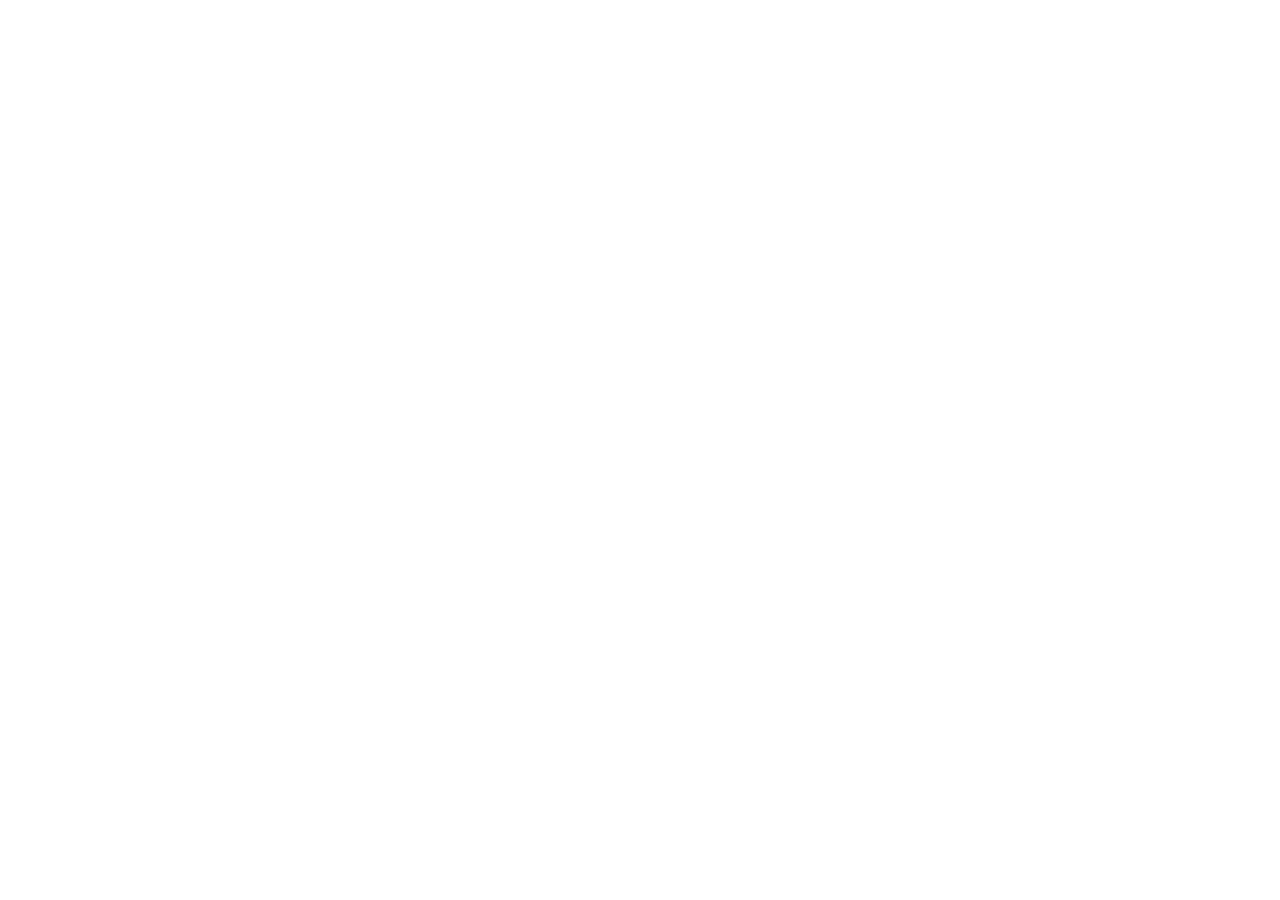
==== commit 4d420b4e: "Updates" ====
--- a/index.html
+++ b/index.html
@@ -1,5751 +1,76 @@
-<!DOCTYPE html>
+<!doctype html>
 <html lang="fa" dir="rtl">
-<head>
-  <meta charset="utf-8">
-  <meta name="viewport" content="width=device-width, initial-scale=1">
-  <title>Historium</title>
-  <meta name="description" content="Historium: تاریخ کشورها، شخصیت‌های مهم و قدمت ملت‌ها. The history of countries, important figures and the age of nations.">
-  <link rel="preconnect" href="https://fonts.googleapis.com">
-  <link rel="preconnect" href="https://fonts.gstatic.com" crossorigin>
-  <link href="https://fonts.googleapis.com/css2?family=Amiri:wght@400;700&family=EB+Garamond:wght@400;500;700&family=IM+Fell+English&family=Noto+Naskh+Arabic:wght@400;600&display=swap" rel="stylesheet">
-  <style>
-/* ==========================================================
-   Historium - stylesheet
-   Theme: old parchment, ink and wax seal
-   Works in both RTL (Persian) and LTR (English) using logical properties
-   ========================================================== */
+  <head>
+    <meta charset="UTF-8" />
+    <meta name="viewport" content="width=device-width, initial-scale=1.0" />
+    <title>Historium | دانشنامه تاریخ جهان، قدمت کشورها و شخصیت‌های بزرگ</title>
+    <meta
+      name="description"
+      content="سفر به تاریخ جهان با هیستوریوم: بررسی تاریخ، قدمت و خط زمانی ۱۹۵ کشور جهان و زندگی‌نامه بیش از ۱۰۰ شخصیت تأثیرگذار از باستان تا معاصر."
+    />
+    <meta
+      name="keywords"
+      content="Historium, تاریخ, تاریخ جهان, قدمت کشورها, خط زمانی کشورها, شخصیت های تاریخی, World History, Countries History, Age of Nations, Important Figures"
+    />
+    <meta name="robots" content="index, follow" />
+    <meta name="author" content="Historium" />
 
-:root {
-  --parchment: #e8dbbc;
-  --vellum: #f4ecd6;
-  --ink: #2a1c12;
-  --walnut: #5b3b22;
-  --seal: #6f1f1c;
-  --gold: #a27d2f;
-  --line: rgba(91, 59, 34, 0.35);
-  --header-h: 68px;
-  --measure: 68ch;
-}
+    <!-- OpenGraph Social Cards -->
+    <meta property="og:type" content="website" />
+    <meta property="og:site_name" content="Historium" />
+    <meta property="og:title" content="Historium | دانشنامه تاریخ جهان، قدمت کشورها و شخصیت‌های بزرگ" />
+    <meta
+      property="og:description"
+      content="سفر به تاریخ جهان با هیستوریوم: بررسی تاریخ، قدمت و خط زمانی ۱۹۵ کشور جهان و زندگی‌نامه بیش از ۱۰۰ شخصیت تأثیرگذار از باستان تا معاصر."
+    />
+    <meta property="og:locale" content="fa_IR" />
+    <meta property="og:locale:alternate" content="en_US" />
 
-html[lang="fa"] {
-  --font-display: "Amiri", "Noto Naskh Arabic", "Traditional Arabic", serif;
-  --font-body: "Noto Naskh Arabic", "Amiri", "Traditional Arabic", serif;
-  --lh: 2;
-  --base: 1.1875rem;
-}
-html[lang="en"] {
-  --font-display: "IM Fell English", "EB Garamond", Georgia, "Times New Roman", serif;
-  --font-body: "EB Garamond", Georgia, "Times New Roman", serif;
-  --lh: 1.65;
-  --base: 1.25rem;
-}
+    <!-- Twitter / X Cards -->
+    <meta name="twitter:card" content="summary_large_image" />
+    <meta name="twitter:title" content="Historium | دانشنامه تاریخ جهان، قدمت کشورها و شخصیت‌های بزرگ" />
+    <meta
+      name="twitter:description"
+      content="سفر به تاریخ جهان با هیستوریوم: بررسی تاریخ، قدمت و خط زمانی ۱۹۵ کشور جهان و زندگی‌نامه بیش از ۱۰۰ شخصیت تأثیرگذار از باستان تا معاصر."
+    />
 
-* { box-sizing: border-box; }
+    <!-- Google Fonts for Parchment Typography -->
+    <link rel="preconnect" href="https://fonts.googleapis.com" />
+    <link rel="preconnect" href="https://fonts.gstatic.com" crossorigin />
+    <link
+      href="https://fonts.googleapis.com/css2?family=Amiri:wght@400;700&family=EB+Garamond:wght@400;500;700&family=IM+Fell+English&family=Noto+Naskh+Arabic:wght@400;600&display=swap"
+      rel="stylesheet"
+    />
 
-[hidden] { display: none !important; }
-
-html { scroll-behavior: smooth; }
-@media (prefers-reduced-motion: reduce) {
-  html { scroll-behavior: auto; }
-}
-
-body {
-  margin: 0;
-  min-height: 100vh;
-  color: var(--ink);
-  font-family: var(--font-body);
-  font-size: var(--base);
-  line-height: var(--lh);
-  background:
-    radial-gradient(ellipse at 50% 0%, #f1e7cc 0%, var(--parchment) 55%, #d6c39a 100%) fixed;
-  display: flex;
-  flex-direction: column;
-}
-
-/* paper grain */
-body::before {
-  content: "";
-  position: fixed;
-  inset: 0;
-  pointer-events: none;
-  z-index: 0;
-  opacity: 0.55;
-  mix-blend-mode: multiply;
-  background-image: url("data:image/svg+xml;utf8,<svg xmlns='http://www.w3.org/2000/svg' width='220' height='220'><filter id='n'><feTurbulence type='fractalNoise' baseFrequency='0.85' numOctaves='2' stitchTiles='stitch'/><feColorMatrix values='0 0 0 0 0.36  0 0 0 0 0.25  0 0 0 0 0.12  0 0 0 0.45 0'/></filter><rect width='100%' height='100%' filter='url(%23n)'/></svg>");
-}
-
-body > * { position: relative; z-index: 1; }
-
-h1, h2, h3, h4 {
-  font-family: var(--font-display);
-  font-weight: 700;
-  line-height: 1.25;
-  margin: 0 0 0.5em;
-  color: var(--ink);
-}
-html[lang="en"] h1, html[lang="en"] h2, html[lang="en"] h3, html[lang="en"] h4 { font-weight: 400; }
-
-h1 { font-size: clamp(2rem, 4vw, 3rem); }
-h2 { font-size: clamp(1.5rem, 2.6vw, 2rem); }
-h3 { font-size: 1.3rem; }
-
-p { margin: 0 0 1em; max-width: var(--measure); }
-
-a { color: var(--seal); text-underline-offset: 0.2em; }
-a:hover { color: var(--ink); }
-
-:focus-visible {
-  outline: 3px solid var(--seal);
-  outline-offset: 3px;
-}
-
-.sr-only {
-  position: absolute !important;
-  width: 1px; height: 1px;
-  overflow: hidden;
-  clip: rect(0 0 0 0);
-  white-space: nowrap;
-}
-
-.skip-link {
-  position: absolute;
-  inset-inline-start: 1rem;
-  top: -4rem;
-  background: var(--vellum);
-  color: var(--ink);
-  padding: 0.5rem 1rem;
-  border: 2px solid var(--seal);
-  z-index: 100;
-}
-.skip-link:focus { top: 0.75rem; }
-
-/* ---------- reading progress ---------- */
-#progress {
-  position: fixed;
-  top: 0; left: 0; right: 0;
-  height: 4px;
-  background: var(--seal);
-  transform: scaleX(0);
-  transform-origin: left;
-  z-index: 60;
-  display: none;
-}
-html[dir="rtl"] #progress { transform-origin: right; }
-body.has-progress #progress { display: block; }
-
-/* ---------- header ---------- */
-.site-header {
-  position: sticky;
-  top: 0;
-  z-index: 50;
-  min-height: var(--header-h);
-  display: flex;
-  align-items: center;
-  flex-wrap: wrap;
-  gap: 0.5rem 1.5rem;
-  padding: 0.5rem clamp(1rem, 4vw, 3rem);
-  background: rgba(244, 236, 214, 0.94);
-  border-bottom: 4px double var(--walnut);
-  backdrop-filter: blur(4px);
-}
-
-.logo {
-  font-family: "IM Fell English", "EB Garamond", Georgia, serif;
-  font-size: 1.9rem;
-  letter-spacing: 0.02em;
-  color: var(--ink);
-  text-decoration: none;
-  direction: ltr;
-  unicode-bidi: isolate;
-}
-.logo:hover { color: var(--seal); }
-
-.main-nav {
-  display: flex;
-  gap: 0.25rem 1.25rem;
-  flex-wrap: wrap;
-  flex: 1;
-}
-.main-nav a {
-  color: var(--walnut);
-  text-decoration: none;
-  padding: 0.25rem 0.1rem;
-  border-bottom: 2px solid transparent;
-}
-.main-nav a:hover { color: var(--ink); border-bottom-color: var(--gold); }
-.main-nav a[aria-current="page"] { color: var(--ink); border-bottom-color: var(--seal); font-weight: 700; }
-
-.lang-btn {
-  font: inherit;
-  color: var(--ink);
-  background: var(--vellum);
-  border: 1px solid var(--walnut);
-  padding: 0.2rem 0.9rem;
-  cursor: pointer;
-  border-radius: 2px;
-}
-.lang-btn:hover { background: var(--parchment); }
-
-main { flex: 1; }
-main:focus, main:focus-visible { outline: none; }
-
-.page {
-  width: min(1120px, 100% - 2rem);
-  margin-inline: auto;
-  padding-block: 2.5rem 4rem;
-}
-
-.lead { font-size: 1.15em; color: var(--walnut); }
-
-/* ---------- hero: the scroll ---------- */
-.hero { padding: 2.5rem 1rem 1rem; }
-
-.scroll {
-  width: min(920px, 100%);
-  margin-inline: auto;
-}
-
-.scroll-rod {
-  position: relative;
-  height: 24px;
-  border-radius: 12px;
-  background: linear-gradient(#3a2313, #8a5e37 45%, #3a2313);
-  box-shadow: 0 6px 10px rgba(42, 28, 18, 0.35);
-}
-.scroll-rod::before, .scroll-rod::after {
-  content: "";
-  position: absolute;
-  top: -5px;
-  width: 22px; height: 34px;
-  border-radius: 8px;
-  background: linear-gradient(#2c1a0e, #7b5230 50%, #2c1a0e);
-}
-.scroll-rod::before { inset-inline-start: -14px; }
-.scroll-rod::after { inset-inline-end: -14px; }
-
-.scroll-sheet {
-  margin-inline: 18px;
-  padding: clamp(2.5rem, 7vw, 5rem) clamp(1.25rem, 5vw, 4rem);
-  text-align: center;
-  background:
-    linear-gradient(90deg, rgba(91, 59, 34, 0.28), transparent 7%, transparent 93%, rgba(91, 59, 34, 0.28)),
-    radial-gradient(ellipse at 50% 40%, #f6eed8 0%, #ecdfbf 70%, #dcc89b 100%);
-  box-shadow: inset 0 0 60px rgba(111, 70, 30, 0.25);
-  animation: unroll 1.5s cubic-bezier(0.3, 0.7, 0.2, 1) both;
-}
-@keyframes unroll {
-  from { clip-path: inset(0 0 100% 0); }
-  to { clip-path: inset(0 0 0 0); }
-}
-@media (prefers-reduced-motion: reduce) {
-  .scroll-sheet { animation: none; }
-}
-
-.slogan {
-  font-size: clamp(2.6rem, 8vw, 5.4rem);
-  line-height: 1.15;
-  margin: 0 0 0.25em;
-}
-.slogan-alt {
-  font-family: var(--font-display);
-  font-size: clamp(1.3rem, 3vw, 1.9rem);
-  color: var(--walnut);
-  margin: 0 0 1.25rem;
-}
-.tagline {
-  margin-inline: auto;
-  color: var(--walnut);
-  border-top: 1px solid var(--gold);
-  padding-top: 1rem;
-  display: inline-block;
-}
-
-/* ---------- decorative section title ---------- */
-.section-title {
-  display: flex;
-  align-items: center;
-  gap: 1rem;
-  margin: 3rem 0 1.25rem;
-}
-.section-title::after {
-  content: "";
-  flex: 1;
-  height: 1px;
-  background: linear-gradient(90deg, var(--gold), transparent);
-}
-html[dir="rtl"] .section-title::after { background: linear-gradient(270deg, var(--gold), transparent); }
-.section-title h2 { margin: 0; }
-
-/* ---------- framed boxes (manuscript frame) ---------- */
-.frame {
-  background: var(--vellum);
-  border: 1px solid var(--gold);
-  box-shadow:
-    inset 0 0 0 4px var(--vellum),
-    inset 0 0 0 5px rgba(162, 125, 47, 0.6),
-    0 2px 0 rgba(91, 59, 34, 0.25);
-  border-radius: 2px;
-}
-
-/* ---------- entry cards on home ---------- */
-.entry-grid {
-  display: grid;
-  gap: 1.25rem;
-  grid-template-columns: repeat(auto-fit, minmax(250px, 1fr));
-}
-.entry {
-  display: block;
-  padding: 2rem 1.75rem;
-  text-decoration: none;
-  color: var(--ink);
-}
-.entry:hover { background: #f9f2de; color: var(--ink); }
-.entry h3 { margin-top: 0.75rem; }
-.entry p { color: var(--walnut); margin: 0; }
-.entry svg { width: 44px; height: 44px; stroke: var(--seal); fill: none; stroke-width: 1.6; }
-
-/* ---------- today / latest ---------- */
-.today { padding: 1.75rem; }
-.today h3 { margin-bottom: 0.25rem; }
-.today .date { color: var(--seal); font-weight: 700; margin-bottom: 0.5rem; }
-.today .note { color: var(--walnut); font-size: 0.9em; margin-bottom: 1rem; }
-
-.latest-list { list-style: none; margin: 0; padding: 0; }
-.latest-list li {
-  display: flex;
-  flex-wrap: wrap;
-  gap: 0.25rem 1rem;
-  padding: 0.75rem 0;
-  border-bottom: 1px dashed var(--line);
-}
-.latest-list .kind { color: var(--walnut); min-width: 5em; }
-.latest-list .when { margin-inline-start: auto; color: var(--walnut); font-size: 0.9em; }
-
-/* ---------- flags ---------- */
-.flag {
-  display: block;
-  width: 100%;
-  height: 100%;
-  border: 1px solid rgba(42, 28, 18, 0.5);
-}
-.flag-img { display: block; width: 100%; height: 100%; object-fit: cover; border: 1px solid rgba(42, 28, 18, 0.5); }
-
-/* ---------- search ---------- */
-.searchbar { margin: 1.5rem 0 2rem; max-width: 460px; }
-.searchbar input,
-.filters select {
-  width: 100%;
-  font: inherit;
-  color: var(--ink);
-  background: var(--vellum);
-  border: 1px solid var(--walnut);
-  border-radius: 2px;
-  padding: 0.6rem 0.9rem;
-}
-
-/* ---------- country cards ---------- */
-.card-grid {
-  display: grid;
-  gap: 1.5rem;
-  grid-template-columns: repeat(auto-fill, minmax(250px, 1fr));
-}
-.country-card {
-  display: flex;
-  flex-direction: column;
-  text-decoration: none;
-  color: var(--ink);
-  overflow: hidden;
-}
-.country-card:hover { background: #f9f2de; color: var(--ink); }
-.country-card .flag-band { height: 84px; margin: 10px 10px 0; }
-.country-card .body { padding: 1rem 1.25rem 1.4rem; }
-.country-card h3 { margin-bottom: 0.1em; }
-.country-card .age { color: var(--seal); font-weight: 700; margin-bottom: 0.4rem; }
-.country-card .sum { color: var(--walnut); font-size: 0.92em; line-height: 1.6; margin: 0; }
-
-.empty {
-  padding: 2rem;
-  text-align: center;
-  color: var(--walnut);
-  border: 1px dashed var(--walnut);
-}
-
-/* ---------- country page ---------- */
-.crumb { margin-bottom: 1.5rem; }
-.country-head {
-  display: grid;
-  grid-template-columns: 160px 1fr auto;
-  gap: 1.5rem 2rem;
-  align-items: center;
-  margin-bottom: 2.5rem;
-}
-.country-head .flag-big { width: 160px; height: 108px; }
-.country-head h1 { margin: 0; }
-
-.seal {
-  display: inline-flex;
-  flex-direction: column;
-  align-items: center;
-  justify-content: center;
-  width: 128px; height: 128px;
-  border-radius: 50%;
-  text-decoration: none;
-  color: #f4ecd6;
-  background: radial-gradient(circle at 35% 30%, #9a3a33, var(--seal) 60%, #4b1311);
-  box-shadow: inset 0 0 0 5px rgba(244, 236, 214, 0.18), 0 4px 10px rgba(42, 28, 18, 0.4);
-  text-align: center;
-  line-height: 1.25;
-}
-.seal:hover { color: #fff; filter: brightness(1.1); }
-.seal .n { font-family: var(--font-display); font-size: 2.1rem; }
-.seal .u { font-size: 0.85rem; }
-
-.country-layout {
-  display: grid;
-  grid-template-columns: minmax(0, 1fr) 270px;
-  gap: 3rem;
-  align-items: start;
-}
-.country-main section { scroll-margin-top: calc(var(--header-h) + 1.25rem); margin-bottom: 3rem; }
-.country-main section > h2 {
-  border-bottom: 1px solid var(--gold);
-  padding-bottom: 0.3em;
-}
-
-.side { position: sticky; top: calc(var(--header-h) + 1.25rem); display: grid; gap: 1.25rem; }
-.side .box { padding: 1.25rem 1.4rem; }
-.side h2 { font-size: 1.2rem; margin-bottom: 0.6rem; }
-.facts { margin: 0; }
-.facts div { padding: 0.4rem 0; border-bottom: 1px dashed var(--line); }
-.facts div:last-child { border-bottom: 0; }
-.facts dt { color: var(--walnut); font-size: 0.85em; }
-.facts dd { margin: 0; font-weight: 700; }
-
-.toc { list-style: none; margin: 0; padding: 0; }
-.toc li { margin: 0; }
-.toc a {
-  display: block;
-  padding: 0.25rem 0;
-  color: var(--walnut);
-  text-decoration: none;
-  line-height: 1.5;
-}
-.toc a:hover { color: var(--seal); }
-
-.why-date {
-  margin-top: 1rem;
-  padding: 0.9rem 1.1rem;
-  border-inline-start: 3px solid var(--gold);
-  background: rgba(244, 236, 214, 0.6);
-  font-size: 0.95em;
-}
-.why-date p { margin: 0; }
-
-/* timeline */
-.timeline { list-style: none; margin: 0; padding: 0; border-inline-start: 2px solid var(--walnut); margin-inline-start: 0.6rem; }
-.timeline > li { position: relative; padding-inline-start: 1.5rem; margin-bottom: 0.25rem; }
-.timeline > li::before {
-  content: "";
-  position: absolute;
-  inset-inline-start: -0.62rem;
-  top: 0.8rem;
-  width: 0.9rem; height: 0.9rem;
-  border-radius: 50%;
-  background: var(--parchment);
-  border: 2px solid var(--seal);
-}
-.timeline details { border-bottom: 1px dashed var(--line); padding: 0.4rem 0; }
-.timeline summary {
-  cursor: pointer;
-  display: flex;
-  flex-wrap: wrap;
-  gap: 0.2rem 1rem;
-  align-items: baseline;
-  list-style: none;
-  padding: 0.2rem 0;
-}
-.timeline summary::-webkit-details-marker { display: none; }
-.timeline summary:hover .t-title { color: var(--seal); }
-.timeline .t-year { font-family: var(--font-display); font-weight: 700; font-size: 1.15em; color: var(--seal); min-width: 5.5em; }
-.timeline .t-title { font-weight: 700; }
-.timeline .t-text { margin: 0.4rem 0 0.4rem; color: var(--walnut); }
-.timeline summary::after {
-  content: "+";
-  margin-inline-start: auto;
-  color: var(--walnut);
-  font-size: 1.3em;
-  line-height: 1;
-}
-.timeline details[open] summary::after { content: "\2212"; }
-
-/* mini cards for figures */
-.mini-grid { display: grid; gap: 1rem; grid-template-columns: repeat(auto-fill, minmax(220px, 1fr)); }
-.fig-card {
-  display: flex;
-  gap: 1rem;
-  align-items: center;
-  padding: 1rem 1.1rem;
-  text-decoration: none;
-  color: var(--ink);
-}
-.fig-card:hover { background: #f9f2de; color: var(--ink); }
-.fig-card .nm { font-weight: 700; line-height: 1.35; }
-.fig-card .yr { color: var(--walnut); font-size: 0.88em; }
-.fig-card .kn { color: var(--walnut); font-size: 0.88em; line-height: 1.5; }
-
-.mono {
-  flex: none;
-  width: 56px; height: 56px;
-  border-radius: 50%;
-  display: grid;
-  place-items: center;
-  font-family: var(--font-display);
-  font-size: 1.6rem;
-  color: var(--vellum);
-  background: radial-gradient(circle at 35% 30%, #7a5231, var(--walnut) 65%, #35200f);
-  overflow: hidden;
-}
-.mono img { width: 100%; height: 100%; object-fit: cover; }
-.mono.big { width: 120px; height: 120px; font-size: 3.4rem; }
-
-/* gallery */
-.gallery { display: grid; gap: 1rem; grid-template-columns: repeat(auto-fill, minmax(230px, 1fr)); }
-.gallery figure { margin: 0; padding: 0.6rem; }
-.gallery img { width: 100%; height: 170px; object-fit: cover; display: block; }
-.gallery figcaption { font-size: 0.88em; color: var(--walnut); padding-top: 0.4rem; line-height: 1.5; }
-
-.pager {
-  display: flex;
-  justify-content: space-between;
-  gap: 1rem;
-  flex-wrap: wrap;
-  border-top: 4px double var(--walnut);
-  padding-top: 1.5rem;
-  margin-top: 1rem;
-}
-.pager a { text-decoration: none; padding: 0.5rem 0; }
-.pager small { display: block; color: var(--walnut); }
-
-/* ---------- figures page ---------- */
-.filters {
-  display: grid;
-  gap: 1rem;
-  grid-template-columns: repeat(auto-fit, minmax(180px, 1fr));
-  align-items: end;
-  margin: 1.5rem 0;
-}
-.filters label { display: block; color: var(--walnut); font-size: 0.9em; margin-bottom: 0.25rem; }
-.btn {
-  font: inherit;
-  color: var(--vellum);
-  background: var(--seal);
-  border: 1px solid #4b1311;
-  border-radius: 2px;
-  padding: 0.6rem 1.1rem;
-  cursor: pointer;
-}
-.btn:hover { background: #4b1311; }
-
-.era-nav {
-  position: sticky;
-  top: var(--header-h);
-  z-index: 10;
-  display: flex;
-  gap: 0.25rem 1.25rem;
-  flex-wrap: wrap;
-  padding: 0.6rem 1rem;
-  margin-bottom: 1.5rem;
-  background: rgba(244, 236, 214, 0.95);
-  border-block: 1px solid var(--gold);
-}
-.era-nav a { color: var(--walnut); text-decoration: none; padding: 0.1rem 0; border-bottom: 2px solid transparent; }
-.era-nav a:hover { color: var(--ink); border-bottom-color: var(--seal); }
-
-.era { scroll-margin-top: calc(var(--header-h) + 4rem); margin-bottom: 2.5rem; }
-.era-banner {
-  padding: 1.1rem 1.5rem;
-  margin-bottom: 1rem;
-  border-inline-start: 8px solid var(--era, var(--gold));
-  background: rgba(244, 236, 214, 0.75);
-}
-.era-banner h2 { margin: 0; }
-.era-banner .range { color: var(--walnut); font-size: 0.92em; }
-.era-banner p { margin: 0.3rem 0 0; color: var(--walnut); font-size: 0.95em; }
-
-/* ---------- figure page ---------- */
-.fig-head { display: flex; gap: 2rem; align-items: center; flex-wrap: wrap; margin-bottom: 2rem; }
-.fig-head h1 { margin-bottom: 0.1em; }
-.fig-head .meta { color: var(--walnut); }
-.fig-body { max-width: var(--measure); }
-.fig-body h2 { border-bottom: 1px solid var(--gold); padding-bottom: 0.3em; margin-top: 2rem; }
-.fig-body ul { padding-inline-start: 1.4rem; }
-.fig-body li { margin-bottom: 0.4rem; }
-blockquote.quote {
-  margin: 1.5rem 0;
-  padding: 0.5rem 1.25rem;
-  border-inline-start: 4px solid var(--seal);
-  font-family: var(--font-display);
-  font-size: 1.3em;
-}
-
-/* ---------- ages timeline ---------- */
-.ages-scroller {
-  overflow-x: auto;
-  padding: 1rem 0.5rem 2rem;
-  margin-top: 1.5rem;
-}
-.ages-track {
-  display: flex;
-  gap: 2rem;
-  align-items: flex-start;
-  position: relative;
-  min-width: max-content;
-  padding-top: 4rem;
-}
-.ages-track::before {
-  content: "";
-  position: absolute;
-  top: 3.05rem;
-  inset-inline: 0;
-  height: 4px;
-  background: var(--walnut);
-}
-.age-item { width: 250px; position: relative; }
-.age-item .yr {
-  position: absolute;
-  top: -3.3rem;
-  inset-inline-start: 0;
-  font-family: var(--font-display);
-  font-weight: 700;
-  font-size: 1.3rem;
-  color: var(--seal);
-  line-height: 1.2;
-}
-.age-item .dot {
-  position: absolute;
-  top: -1.45rem;
-  inset-inline-start: 0;
-  width: 18px; height: 18px;
-  border-radius: 50%;
-  background: var(--seal);
-  border: 3px solid var(--parchment);
-  box-shadow: 0 0 0 1px var(--walnut);
-}
-.age-card { padding: 1.25rem 1.25rem 1.25rem; }
-.age-card h3 { margin-bottom: 0.15em; }
-.age-card .big-n { font-family: var(--font-display); font-size: 1.6rem; color: var(--seal); line-height: 1.3; }
-.age-card details { margin-top: 0.75rem; font-size: 0.92em; color: var(--walnut); }
-.age-card summary { cursor: pointer; color: var(--seal); }
-.age-card details p { margin: 0.5rem 0 0; line-height: 1.7; }
-.hint { color: var(--walnut); font-size: 0.92em; }
-
-/* ---------- footer ---------- */
-.site-footer {
-  margin-top: 2rem;
-  padding: 1.75rem 1rem;
-  text-align: center;
-  color: var(--walnut);
-  border-top: 4px double var(--walnut);
-  background: rgba(244, 236, 214, 0.7);
-  font-size: 0.95rem;
-}
-.site-footer p { margin: 0 auto; }
-
-/* ---------- responsive ---------- */
-@media (max-width: 960px) {
-  .country-layout { grid-template-columns: 1fr; }
-  .side { position: static; order: -1; }
-  .country-head { grid-template-columns: 120px 1fr; }
-  .country-head .flag-big { width: 120px; height: 82px; }
-  .country-head .seal { grid-column: 1 / -1; justify-self: start; }
-}
-@media (max-width: 560px) {
-  .site-header { gap: 0.25rem 1rem; }
-  .main-nav { order: 3; flex-basis: 100%; }
-  :root { --header-h: 0px; }
-  .site-header { position: static; }
-  .scroll-sheet { margin-inline: 12px; }
-  .era-nav { position: static; }
-}
-
-</style>
-</head>
-<body>
-  <a class="skip-link" id="skip-link" href="#app"></a>
-  <div id="progress" aria-hidden="true"></div>
-  <header class="site-header" id="site-header"></header>
-  <main id="app" tabindex="-1">
-    <noscript><p style="padding:2rem">این سایت برای نمایش به جاوااسکریپت نیاز دارد. This site needs JavaScript to display.</p></noscript>
-  </main>
-  <footer class="site-footer" id="site-footer"></footer>
-
-  <script>
-/* ==========================================================
-   Historium - interface texts (menus, buttons, headings)
-   متن‌های ظاهر سایت (منو، دکمه‌ها، عنوان‌ها)
-   Each text has a Persian (fa) and an English (en) version.
-   برای تغییر شعار یا متن معرفی همین‌جا را ویرایش کنید.
-   ========================================================== */
-
-window.HISTORIUM_STRINGS = {
-  /* ---- header ---- */
-  navHome:      { fa: "صفحه‌ی اصلی",       en: "Home" },
-  navCountries: { fa: "تاریخ کشورها",       en: "Countries" },
-  navFigures:   { fa: "شخصیت‌های مهم",      en: "Important figures" },
-  navAges:      { fa: "قدمت کشورها",        en: "Age of countries" },
-  langSwitch:   { fa: "English",            en: "فارسی" },
-  langSwitchLabel: { fa: "Switch to English", en: "تغییر زبان به فارسی" },
-  skip:         { fa: "پرش به محتوا",       en: "Skip to content" },
-
-  /* ---- home ---- */
-  slogan:       { fa: "چشم‌هایتان را باز کنید", en: "Open Your Eyes" },
-  tagline:      { fa: "به تاریخ جهان سفر کنید", en: "Journey through the history of the world" },
-  intro: {
-    fa: "هیستوریوم جایی برای خواندن تاریخ کشورها، شناخت شخصیت‌های تأثیرگذار و دیدن قدمت ملت‌هاست. کشورها را یکی‌یکی ورق بزنید، از شخصیت‌ها بخوانید و از عصری به عصر دیگر بروید.",
-    en: "Historium is a place to read the history of countries, meet the people who shaped it, and see how old nations really are. Turn the pages country by country, read about key figures, and travel from one era to the next."
-  },
-  introTitle:   { fa: "درباره‌ی هیستوریوم", en: "About Historium" },
-
-  cardCountriesTitle: { fa: "تاریخ کشورها", en: "History of countries" },
-  cardCountriesText:  { fa: "برای هر کشور، معرفی، خط زمانی و تاریخ کامل بخوانید.", en: "Read an overview, a timeline and the full history of each country." },
-  cardFiguresTitle:   { fa: "شخصیت‌های مهم", en: "Important figures" },
-  cardFiguresText:    { fa: "از عصر باستان تا امروز، به ترتیب دوره‌های تاریخی.", en: "From the ancient world to today, arranged by historical era." },
-  cardAgesTitle:      { fa: "قدمت کشورها", en: "Age of countries" },
-  cardAgesText:       { fa: "ببینید هر کشور از چه سالی آغاز شده است.", en: "See the year each country began." },
-
-  todayTitle:   { fa: "این روز در تاریخ", en: "This day in history" },
-  todayExact:   { fa: "رویدادی که در چنین روزی رخ داده است", en: "Something that happened on this date" },
-  todayNext:    { fa: "امروز رویداد ثبت‌شده‌ای نداریم. نزدیک‌ترین تاریخ بعدی در تقویم:", en: "Nothing is recorded for today. The next date on the calendar:" },
-  readMore:     { fa: "خواندن تاریخ این کشور", en: "Read this country's history" },
-
-  latestTitle:  { fa: "آخرین مطالب اضافه‌شده", en: "Recently added" },
-  typeCountry:  { fa: "کشور", en: "Country" },
-  typeFigure:   { fa: "شخصیت", en: "Figure" },
-
-  /* ---- countries ---- */
-  countriesTitle: { fa: "تاریخ کشورها", en: "History of countries" },
-  countriesLead:  { fa: "کشوری را انتخاب کنید و تاریخش را بخوانید.", en: "Choose a country and read its history." },
-  searchLabel:    { fa: "جستجوی کشور", en: "Search countries" },
-  searchPlaceholder: { fa: "نام کشور را بنویسید...", en: "Type a country name..." },
-  noResults:      { fa: "کشوری با این نام پیدا نشد.", en: "No country matches that name." },
-  ageText:        { fa: "{n} سال قدمت", en: "{n} years old" },
-  ageSealUnit:    { fa: "سال قدمت", en: "years old" },
-
-  /* ---- country page ---- */
-  backToCountries: { fa: "بازگشت به لیست کشورها", en: "Back to all countries" },
-  quickFacts:     { fa: "اطلاعات سریع", en: "Quick facts" },
-  factFounded:    { fa: "سال آغاز", en: "Beginning" },
-  factCapital:    { fa: "پایتخت", en: "Capital" },
-  factLanguage:   { fa: "زبان", en: "Language" },
-  factPopulation: { fa: "جمعیت", en: "Population" },
-  toc:            { fa: "فهرست مطالب", en: "Contents" },
-  overviewTitle:  { fa: "معرفی", en: "Overview" },
-  timelineTitle:  { fa: "خط زمانی", en: "Timeline" },
-  timelineHint:   { fa: "روی هر رویداد کلیک کنید تا توضیحش باز شود.", en: "Select an event to open its description." },
-  figuresOfCountry: { fa: "شخصیت‌های مهم این کشور", en: "Important figures from this country" },
-  galleryTitle:   { fa: "گالری تصاویر", en: "Gallery" },
-  whyDate:        { fa: "چرا این سال؟", en: "Why this year?" },
-  prevCountry:    { fa: "کشور قبلی", en: "Previous country" },
-  nextCountry:    { fa: "کشور بعدی", en: "Next country" },
-  ageBadgeLabel:  { fa: "دیدن قدمت همه‌ی کشورها", en: "See the age of all countries" },
-
-  /* ---- figures ---- */
-  figuresTitle:   { fa: "شخصیت‌های مهم تاریخ", en: "Important figures in history" },
-  figuresLead:    { fa: "شخصیت‌ها به ترتیب عصرهای تاریخی چیده شده‌اند. با فیلترها دنبال کشور یا حوزه‌ی خاصی بگردید.", en: "Figures are arranged by historical era. Use the filters to look for a particular country or field." },
-  filterCountry:  { fa: "کشور", en: "Country" },
-  filterField:    { fa: "حوزه", en: "Field" },
-  all:            { fa: "همه", en: "All" },
-  randomFigure:   { fa: "یک شخصیت تصادفی", en: "A random figure" },
-  noFigures:      { fa: "شخصیتی با این فیلترها پیدا نشد.", en: "No figures match these filters." },
-  eraNav:         { fa: "عصرهای تاریخی", en: "Historical eras" },
-  bornPrefix:     { fa: "متولد", en: "Born" },
-  bce:            { fa: "پ.م.", en: "BCE" },
-  achievements:   { fa: "دستاوردها", en: "Achievements" },
-  biography:      { fa: "زندگی‌نامه", en: "Biography" },
-  famousQuote:    { fa: "جمله‌ی معروف", en: "Famous quote" },
-  contemporaries: { fa: "هم‌عصرها", en: "Contemporaries" },
-  backToFigures:  { fa: "بازگشت به شخصیت‌های مهم", en: "Back to important figures" },
-  fromCountry:    { fa: "کشور", en: "Country" },
-  fieldLabel:     { fa: "حوزه", en: "Field" },
-  eraLabel:       { fa: "عصر", en: "Era" },
-
-  /* ---- ages ---- */
-  agesTitle:      { fa: "قدمت کشورها", en: "Age of countries" },
-  agesLead:       { fa: "هر کشور از چه سالی آغاز شده است؟ کشورها از قدیمی‌ترین تا جدیدترین روی محور زمان چیده شده‌اند.", en: "When did each country begin? Countries are placed on a timeline from the oldest to the newest." },
-  agesHint:       { fa: "برای دیدن بقیه، محور را به کنار بکشید.", en: "Scroll sideways to see the rest." },
-
-  /* ---- misc ---- */
-  notFoundTitle:  { fa: "صفحه پیدا نشد", en: "Page not found" },
-  notFoundText:   { fa: "این آدرس وجود ندارد. به صفحه‌ی اصلی برگردید و از منو ادامه دهید.", en: "This address does not exist. Go back to the home page and continue from the menu." },
-  footerText:     { fa: "ساخته شده توسط مبین قلی پور", en: "Creator Mobin Gholipour" },
-  footerLove:     { fa: "Made with my love Whity", en: "Made with my love Whity" },
-
-  months: {
-    fa: ["ژانویه", "فوریه", "مارس", "آوریل", "مه", "ژوئن", "ژوئیه", "اوت", "سپتامبر", "اکتبر", "نوامبر", "دسامبر"],
-    en: ["January", "February", "March", "April", "May", "June", "July", "August", "September", "October", "November", "December"]
-  }
-};
-
-</script>
-  <script>
-/* ==========================================================
-   Historium - CONTENT FILE  |  فایل محتوای سایت
-   ----------------------------------------------------------
-   این تنها فایلی است که برای افزودن مطلب باید ویرایش کنید.
-   This is the only file you need to edit to add content.
-
-   HOW TO ADD A COUNTRY / چطور کشور اضافه کنم؟
-   1. Find the block that starts with   id: "germany"
-   2. Copy the whole block from "{" to the matching "}," 
-   3. Paste it right below, and change the texts.
-   4. The id must be unique, in lowercase English letters (e.g. "italy").
-   5. Every text has two versions: fa (Persian) and en (English).
-   6. Save the file and refresh the page. The country card, the page,
-      the timeline and the age timeline are all created automatically.
-
-   HOW TO ADD A FIGURE / چطور شخصیت اضافه کنم؟
-   Copy one block inside "figures", paste it, change the texts.
-   - country: the id of an existing country (e.g. "germany")
-   - born / died: years only (use a negative number for BCE, e.g. -356)
-   - the era is chosen automatically from the birth year,
-     unless you add   era: "modern"   to the block.
-   - field must be one of: politics, science, arts, thought, invention
-
-   PARAGRAPHS: text is written as a list of paragraphs: ["first", "second"]
-   Keep the commas and the quotation marks exactly as in the examples.
-   If you use a quotation mark inside a text, write it as ‘ ’ or « ».
-   ========================================================== */
-
-window.HISTORIUM_DATA = {
-
-  /* ---------- historical eras / عصرهای تاریخی ---------- */
-  eras: [
-    { id: "ancient", from: -100000, to: 499, color: "#8a6d3b",
-      name: { fa: "عصر باستان", en: "Ancient era" },
-      desc: { fa: "از آغاز تمدن‌ها تا سقوط امپراتوری روم غربی.", en: "From the first civilizations to the fall of the Western Roman Empire." } },
-    { id: "medieval", from: 500, to: 1399, color: "#5b3b22",
-      name: { fa: "قرون وسطی", en: "Middle Ages" },
-      desc: { fa: "از سال ۵۰۰ تا حدود ۱۴۰۰ میلادی.", en: "From about 500 to about 1400 CE." } },
-    { id: "renaissance", from: 1400, to: 1599, color: "#7a3b2e",
-      name: { fa: "رنسانس", en: "Renaissance" },
-      desc: { fa: "دوران بازگشت به دانش و هنر، چاپ و اصلاحات دینی.", en: "An age of revived learning and art, of printing and religious reform." } },
-    { id: "enlightenment", from: 1600, to: 1799, color: "#3e5c55",
-      name: { fa: "روشنگری", en: "Enlightenment" },
-      desc: { fa: "قرن‌های هفدهم و هجدهم؛ عصر خرد، علم و فلسفه.", en: "The seventeenth and eighteenth centuries: an age of reason, science and philosophy." } },
-    { id: "modern", from: 1800, to: 1944, color: "#4a4a6a",
-      name: { fa: "دوران مدرن", en: "Modern era" },
-      desc: { fa: "از انقلاب صنعتی تا پایان جنگ جهانی دوم.", en: "From the Industrial Revolution to the end of the Second World War." } },
-    { id: "contemporary", from: 1945, to: 100000, color: "#6f1f1c",
-      name: { fa: "دوران معاصر", en: "Contemporary era" },
-      desc: { fa: "از سال ۱۹۴۵ تا امروز.", en: "From 1945 to today." } }
-  ],
-
-  /* ---------- fields / حوزه‌ها ---------- */
-  fields: {
-    politics:  { fa: "سیاست و حکومت",   en: "Politics and rule" },
-    science:   { fa: "علم",              en: "Science" },
-    arts:      { fa: "هنر و ادبیات",     en: "Arts and letters" },
-    thought:   { fa: "اندیشه و دین",     en: "Thought and faith" },
-    invention: { fa: "اختراع و فناوری",  en: "Invention and technology" },
-    exploration: { fa: "اکتشاف و دریانوردی", en: "Exploration" },
-    sport:     { fa: "ورزش",             en: "Sport" }
-  },
-
-  /* ==========================================================
-     COUNTRIES / کشورها
-     ========================================================== */
-  countries: [
-
+    <!-- Schema.org Structured Data (JSON-LD) -->
+    <script type="application/ld+json" id="schema-json-ld">
     {
-      id: "germany",
-      name: { fa: "آلمان", en: "Germany" },
-      /* flag: stripe colours from top to bottom. For vertical stripes add: flagDirection: "vertical"
-         Or use a picture instead:  flagImage: "images/germany-flag.png" */
-      flag: ["#000000", "#DD0000", "#FFCE00"],
-      founded: 843,
-      foundedNote: {
-        fa: "قدمت آلمان در این سایت از سال ۸۴۳ میلادی حساب شده است؛ سالی که پیمان وردون امپراتوری کارولنژی را میان سه وارث تقسیم کرد و بخش شرقی آن به لویی ژرمنی رسید؛ این بخش بعدها هسته‌ی آلمان شد. «آغاز» یک کشور تعریف واحدی ندارد و تاریخ‌های دیگری مثل ۹۶۲ (امپراتوری مقدس روم)، ۱۸۷۱ (اتحاد آلمان) و ۱۹۹۰ (اتحاد دوباره) هم پیشنهاد می‌شوند.",
-        en: "On this site Germany’s age is counted from 843 CE, the year the Treaty of Verdun divided the Carolingian Empire among three heirs; its eastern part (East Francia) gradually became the core of Germany. The ‘beginning’ of a country has no single definition, and other dates such as 962 (the Holy Roman Empire), 1871 (unification) and 1990 (reunification) are also proposed."
-      },
-      summary: {
-        fa: "کشوری در قلب اروپا با تاریخی از قبایل ژرمن و امپراتوری مقدس روم تا اتحاد دوباره.",
-        en: "A country in the heart of Europe, with a history from Germanic tribes and the Holy Roman Empire to reunification."
-      },
-      facts: {
-        capital:    { fa: "برلین", en: "Berlin" },
-        language:   { fa: "آلمانی", en: "German" },
-        population: { fa: "حدود ۸۴ میلیون نفر", en: "About 84 million" }
-      },
-      overview: {
-        fa: [
-          "آلمان کشوری در قلب اروپاست. تاریخ آن از قبایل ژرمن و امپراتوری فرانک‌ها آغاز می‌شود، قرن‌ها در قالب امپراتوری مقدس روم و صدها قلمرو کوچک و بزرگ ادامه می‌یابد و در سال ۱۸۷۱ به یک دولت واحد می‌رسد.",
-          "قرن بیستم برای آلمان دوره‌ی شکست در جنگ جهانی اول، حکومت نازی‌ها و جنگ جهانی دوم، تقسیم کشور به دو دولت و سرانجام اتحاد دوباره در سال ۱۹۹۰ بود."
-        ],
-        en: [
-          "Germany lies in the heart of Europe. Its history begins with Germanic tribes and the Frankish realm, runs for centuries through the Holy Roman Empire and hundreds of small and large territories, and reaches a single state in 1871.",
-          "The twentieth century brought defeat in the First World War, Nazi rule and the Second World War, the division of the country into two states, and finally reunification in 1990."
-        ]
-      },
-      sections: [
+      "@context": "https://schema.org",
+      "@graph": [
         {
-          id: "origins",
-          title: { fa: "ریشه‌ها: ژرمن‌ها و روم", en: "Roots: the Germanic tribes and Rome" },
-          text: {
-            fa: [
-              "رومی‌ها قبایلی را که در شرق رود راین و شمال رود دانوب زندگی می‌کردند «ژرمن» می‌نامیدند. این قبایل یک ملت یکپارچه نبودند و هر کدام رهبران و سرزمین خودشان را داشتند.",
-              "در سال ۹ میلادی ائتلافی از این قبایل به رهبری آرمینیوس در جنگل توتوبورگ سه لژیون رومی را نابود کرد. پس از آن روم نتوانست بیشتر سرزمین‌های شرق راین را به‌طور پایدار تصرف کند و این رود سال‌ها مرز اصلی میان دنیای رومی و دنیای ژرمنی ماند."
-            ],
-            en: [
-              "The Romans used the name ‘Germani’ for the tribes living east of the Rhine and north of the Danube. These tribes were not a single people; each had its own leaders and land.",
-              "In 9 CE a coalition of tribes led by Arminius destroyed three Roman legions in the Teutoburg Forest. After that Rome never managed to take most of the land east of the Rhine permanently, and the river remained the main border between the Roman and Germanic worlds for years."
-            ]
+          "@type": "WebSite",
+          "name": "Historium",
+          "url": "https://historium.org/",
+          "description": "دانشنامه تاریخ جهان، خط زمانی و قدمت ۱۹۵ کشور جهان و بیش از ۱۰۰ شخصیت برجسته تاریخ.",
+          "inLanguage": "fa",
+          "potentialAction": {
+            "@type": "SearchAction",
+            "target": "https://historium.org/#/countries?q={search_term_string}",
+            "query-input": "required name=search_term_string"
           }
         },
         {
-          id: "empire",
-          title: { fa: "از فرانک‌ها تا امپراتوری مقدس روم", en: "From the Franks to the Holy Roman Empire" },
-          text: {
-            fa: [
-              "پس از سقوط روم غربی، فرانک‌ها قدرتمندترین قدرت غرب اروپا شدند. شارلمانی، پادشاه فرانک‌ها، در سال ۸۰۰ در رم امپراتور شد. پس از مرگ او و جانشینش، در سال ۸۴۳ پیمان وردون امپراتوری را میان سه وارث تقسیم کرد و بخش شرقی آن به لویی ژرمنی رسید؛ این بخش بعدها هسته‌ی آلمان شد.",
-              "در سال ۹۶۲ اتو اول در رم تاج امپراتوری گرفت و این تاریخ را آغاز امپراتوری مقدس روم می‌دانند، امپراتوری‌ای که تا ۱۸۰۶ دوام آورد. این امپراتوری دولتی یکپارچه نبود؛ مجموعه‌ای سست از شاهزاده‌نشین‌ها، دوک‌نشین‌ها و شهرهای آزاد بود. فرمان زرین ۱۳۵۶ مشخص کرد که امپراتور را هفت شاهزاده‌ی انتخاب‌کننده برمی‌گزینند."
-            ],
-            en: [
-              "After the fall of the Western Roman Empire the Franks became the strongest power in western Europe. Charlemagne, king of the Franks, was crowned emperor in Rome in 800. After his death and that of his successor, the Treaty of Verdun in 843 divided the empire among three heirs, and its eastern part went to Louis the German; this part later became the core of Germany.",
-              "In 962 Otto I was crowned emperor in Rome, and this date is traditionally seen as the beginning of the Holy Roman Empire, which lasted until 1806. It was not a unified state but a loose collection of principalities, duchies and free cities. The Golden Bull of 1356 fixed that the emperor would be chosen by seven prince-electors."
-            ]
-          }
-        },
-        {
-          id: "reformation",
-          title: { fa: "اصلاحات دینی و جنگ سی‌ساله", en: "The Reformation and the Thirty Years’ War" },
-          text: {
-            fa: [
-              "بنا بر روایت سنتی، مارتین لوتر در ۳۱ اکتبر ۱۵۱۷ نود و پنج تز خود را درباره‌ی فروش آمرزش‌نامه‌ها اعلام کرد. این اعتراض به جنبش اصلاحات دینی تبدیل شد و مسیحیت غربی را به کاتولیک و پروتستان تقسیم کرد. صلح آگسبورگ در ۱۵۵۵ به شاهزادگان آلمانی اجازه داد مذهب لوتری یا کاتولیک را برای قلمرو خود برگزینند.",
-              "اختلاف‌های مذهبی و سیاسی سرانجام به جنگ سی‌ساله (۱۶۱۸ تا ۱۶۴۸) رسید؛ جنگی که بخش‌های بزرگی از سرزمین‌های آلمانی را ویران کرد و با صلح وستفالی پایان یافت."
-            ],
-            en: [
-              "According to tradition, Martin Luther announced his Ninety-five Theses on the sale of indulgences on 31 October 1517. The protest grew into the Reformation and split Western Christianity into Catholic and Protestant churches. The Peace of Augsburg in 1555 allowed German princes to choose Lutheranism or Catholicism for their own territory.",
-              "Religious and political conflict finally led to the Thirty Years’ War (1618 to 1648), which devastated large parts of the German lands and ended with the Peace of Westphalia."
-            ]
-          }
-        },
-        {
-          id: "unification",
-          title: { fa: "راه اتحاد و امپراتوری آلمان", en: "The road to unification and the German Empire" },
-          text: {
-            fa: [
-              "در سال ۱۸۰۶، در جریان جنگ‌های ناپلئون، امپراتوری مقدس روم منحل شد. کنگره‌ی وین در ۱۸۱۵ کنفدراسیون آلمان را شامل ۳۹ دولت ساخت. در انقلاب‌های ۱۸۴۸ مجلس فرانکفورت برای ساختن آلمانی متحد و مشروطه تشکیل شد، اما به نتیجه نرسید.",
-              "سرانجام پروس به رهبری اتو فون بیسمارک در جنگ‌هایی علیه دانمارک (۱۸۶۴)، اتریش (۱۸۶۶) و فرانسه (۱۸۷۰ تا ۱۸۷۱) پیروز شد. در ۱۸ ژانویه‌ی ۱۸۷۱ در تالار آینه‌ی کاخ ورسای، ویلهلم اول امپراتور آلمان اعلام شد. آلمان در دهه‌های بعد به سرعت صنعتی شد."
-            ],
-            en: [
-              "In 1806, during the Napoleonic Wars, the Holy Roman Empire was dissolved. The Congress of Vienna created the German Confederation of 39 states in 1815. During the revolutions of 1848 the Frankfurt Parliament met to build a united, constitutional Germany, but did not succeed.",
-              "In the end Prussia, led by Otto von Bismarck, won wars against Denmark (1864), Austria (1866) and France (1870 to 1871). On 18 January 1871, in the Hall of Mirrors at Versailles, Wilhelm I was proclaimed German Emperor. In the following decades Germany industrialized rapidly."
-            ]
-          }
-        },
-        {
-          id: "ww1",
-          title: { fa: "جنگ جهانی اول و جمهوری وایمار", en: "The First World War and the Weimar Republic" },
-          text: {
-            fa: [
-              "آلمان در جنگ جهانی اول (۱۹۱۴ تا ۱۹۱۸) در کنار اتریش-مجارستان جنگید و شکست خورد. در نوامبر ۱۹۱۸ ویلهلم دوم کناره‌گیری کرد و جمهوری اعلام شد. معاهده‌ی ورسای در ۱۹۱۹ بخشی از خاک آلمان را از آن گرفت، ارتش آن را محدود کرد و غرامت بر آن تحمیل کرد.",
-              "جمهوری وایمار (۱۹۱۹ تا ۱۹۳۳) نخستین دموکراسی پایدار آلمان در نظر گرفته می‌شود و دوره‌ای پرشور در هنر و فرهنگ بود. اما ابرتورم ۱۹۲۳ و بحران بزرگ اقتصادی پس از ۱۹۲۹ آن را به‌شدت تضعیف کرد."
-            ],
-            en: [
-              "Germany fought in the First World War (1914 to 1918) alongside Austria-Hungary and was defeated. In November 1918 Wilhelm II abdicated and a republic was proclaimed. The Treaty of Versailles in 1919 took away part of German territory, limited its army and imposed reparations.",
-              "The Weimar Republic (1919 to 1933) is regarded as Germany’s first lasting democracy, and it was a lively period in art and culture. But the hyperinflation of 1923 and the Great Depression after 1929 weakened it badly."
-            ]
-          }
-        },
-        {
-          id: "nazi",
-          title: { fa: "دوره‌ی نازی‌ها و جنگ جهانی دوم", en: "The Nazi era and the Second World War" },
-          text: {
-            fa: [
-              "در ۳۰ ژانویه‌ی ۱۹۳۳ آدولف هیتلر، رهبر حزب نازی، به صدراعظمی منصوب شد. در ماه‌های بعد حکومت دموکراتیک برچیده شد و دیکتاتوری تک‌حزبی برقرار شد. رژیم نازی یهودیان و دیگر گروه‌ها را تحت پیگرد قرار داد؛ قوانین نورنبرگ (۱۹۳۵) حقوق یهودیان را سلب کرد و در شب بلورین (۹ و ۱۰ نوامبر ۱۹۳۸) به یهودیان، کنیسه‌ها و مغازه‌هایشان در سراسر کشور حمله شد.",
-              "جنگ جهانی دوم با حمله‌ی آلمان به لهستان در اول سپتامبر ۱۹۳۹ آغاز شد. در دل این جنگ، رژیم نازی و همدستانش حدود شش میلیون یهودی را کشتند و میلیون‌ها نفر دیگر، از جمله رومی‌ها، معلولان، اسیران جنگی شوروی و مخالفان سیاسی، نیز قربانی شدند.",
-              "هیتلر در ۳۰ آوریل ۱۹۴۵ در برلین درگذشت و آلمان در ماه مه تسلیم شد. رژیم نازی پایان یافت و کشور میان چهار قدرت پیروز تقسیم شد. دادگاه نورنبرگ (۱۹۴۵ تا ۱۹۴۶) رهبران ارشد نازی را محاکمه کرد."
-            ],
-            en: [
-              "On 30 January 1933 Adolf Hitler, leader of the Nazi Party, was appointed chancellor. Over the following months democratic government was dismantled and a one-party dictatorship was set up. The Nazi regime persecuted Jews and other groups; the Nuremberg Laws (1935) stripped Jews of their rights, and during Kristallnacht (9 and 10 November 1938) Jews, their synagogues and their shops were attacked across the country.",
-              "The Second World War began when Germany invaded Poland on 1 September 1939. During the war the Nazi regime and its collaborators murdered about six million Jews, and millions of others were also killed.",
-              "Hitler died in Berlin on 30 April 1945 and Germany surrendered in May. The Nazi regime ended and the country was divided among the four victorious powers. The Nuremberg trials (1945 to 1946) put the top Nazi leaders on trial."
-            ]
-          }
-        },
-        {
-          id: "division",
-          title: { fa: "تقسیم و اتحاد دوباره", en: "Division and reunification" },
-          text: {
-            fa: [
-              "پس از جنگ، آلمان و پایتختش برلین میان آمریکا، بریتانیا، فرانسه و شوروی تقسیم شد. در سال ۱۹۴۹ دو دولت پدید آمد: جمهوری فدرال آلمان (غربی) و جمهوری دموکراتیک آلمان (شرقی). در ۱۳ اوت ۱۹۶۱ دیوار برلین ساخته شد تا مردم نتوانند از شرق به غرب بروند.",
-              "در ۹ نوامبر ۱۹۸۹ مرزها باز شد و دیوار برلین فروریخت. آلمان شرقی در ۳ اکتبر ۱۹۹۰ به جمهوری فدرال پیوست و آلمان دوباره یک کشور شد."
-            ],
-            en: [
-              "After the war Germany and its capital Berlin were divided among the United States, Britain, France and the Soviet Union. In 1949 two states appeared: the Federal Republic of Germany (West) and the German Democratic Republic (East). On 13 August 1961 the Berlin Wall was built to stop people from going from East to West.",
-              "On 9 November 1989 the border opened and the Berlin Wall fell. East Germany joined the Federal Republic on 3 October 1990 and Germany became one country again."
-            ]
-          }
-        },
-        {
-          id: "today",
-          title: { fa: "آلمان امروز", en: "Germany today" },
-          text: {
-            fa: [
-              "آلمان امروز یک جمهوری پارلمانی فدرال است و پایتختش دوباره برلین است. این کشور عضو اتحادیه‌ی اروپا و ناتو است و بزرگ‌ترین اقتصاد اتحادیه‌ی اروپا را دارد."
-            ],
-            en: [
-              "Today Germany is a federal parliamentary republic and its capital is once again Berlin. It is a member of the European Union and NATO and has the largest economy in the European Union."
-            ]
-          }
+          "@type": "EducationalOrganization",
+          "name": "Historium",
+          "url": "https://historium.org/",
+          "description": "Historium is a global historical encyclopedia of countries, their origins, and influential figures."
         }
-      ],
-      /* year: number used for ordering. yearText (optional) is shown instead when the event spans years. */
-      timeline: [
-        { year: 9,    title: { fa: "نبرد جنگل توتوبورگ", en: "Battle of the Teutoburg Forest" },
-          text: { fa: "ائتلافی از قبایل ژرمن به رهبری آرمینیوس سه لژیون رومی را نابود کرد.", en: "A coalition of Germanic tribes led by Arminius destroyed three Roman legions." } },
-        { year: 800,  title: { fa: "تاج‌گذاری شارلمانی", en: "Coronation of Charlemagne" },
-          text: { fa: "شارلمانی، پادشاه فرانک‌ها، روز کریسمس در رم از سوی پاپ لئوی سوم امپراتور شد.", en: "Charlemagne, king of the Franks, was crowned emperor in Rome by Pope Leo III on Christmas Day." } },
-        { year: 843,  title: { fa: "پیمان وردون", en: "Treaty of Verdun" },
-          text: { fa: "امپراتوری کارولنژی میان سه وارث تقسیم شد. لویی ژرمنی بخش شرقی را گرفت که بعدها هسته‌ی آلمان شد.", en: "The Carolingian Empire was divided among three heirs. Louis the German received the eastern part, which later became the core of Germany." } },
-        { year: 962,  title: { fa: "اتو اول امپراتور می‌شود", en: "Otto I becomes emperor" },
-          text: { fa: "اتو اول در رم تاج امپراتوری گرفت؛ آغاز سنتی امپراتوری مقدس روم.", en: "Otto I was crowned emperor in Rome, the traditional beginning of the Holy Roman Empire." } },
-        { year: 1356, title: { fa: "فرمان زرین", en: "The Golden Bull" },
-          text: { fa: "امپراتور شارل چهارم قاعده‌ی انتخاب امپراتور را مشخص کرد: هفت شاهزاده‌ی انتخاب‌کننده.", en: "Emperor Charles IV fixed the rule for choosing the emperor: seven prince-electors." } },
-        { year: 1517, title: { fa: "نود و پنج تز لوتر", en: "Luther’s Ninety-five Theses" },
-          text: { fa: "بنا بر روایت سنتی، مارتین لوتر در ۳۱ اکتبر نود و پنج تز خود را اعلام کرد؛ آغاز اصلاحات دینی.", en: "According to tradition, Martin Luther announced his Ninety-five Theses on 31 October, the start of the Reformation." } },
-        { year: 1555, title: { fa: "صلح آگسبورگ", en: "Peace of Augsburg" },
-          text: { fa: "شاهزادگان آلمانی حق یافتند مذهب لوتری یا کاتولیک را برای قلمرو خود برگزینند.", en: "German princes gained the right to choose Lutheranism or Catholicism for their territory." } },
-        { year: 1618, title: { fa: "آغاز جنگ سی‌ساله", en: "The Thirty Years’ War begins" },
-          text: { fa: "جنگی مذهبی و سیاسی که بخش‌های بزرگی از سرزمین‌های آلمانی را ویران کرد.", en: "A religious and political war that devastated large parts of the German lands." } },
-        { year: 1648, title: { fa: "صلح وستفالی", en: "Peace of Westphalia" },
-          text: { fa: "جنگ سی‌ساله پایان یافت.", en: "The Thirty Years’ War ended." } },
-        { year: 1806, title: { fa: "پایان امپراتوری مقدس روم", en: "End of the Holy Roman Empire" },
-          text: { fa: "فرانتس دوم در پی فشار ناپلئون از مقام امپراتوری کناره‌گیری کرد.", en: "Francis II gave up the imperial title under pressure from Napoleon." } },
-        { year: 1815, title: { fa: "کنفدراسیون آلمان", en: "The German Confederation" },
-          text: { fa: "کنگره‌ی وین اتحادیه‌ای سست از ۳۹ دولت آلمانی پدید آمد.", en: "The Congress of Vienna created a loose union of 39 German states." } },
-        { year: 1848, title: { fa: "انقلاب‌های ۱۸۴۸", en: "The revolutions of 1848" },
-          text: { fa: "مجلس فرانکفورت برای ساختن آلمانی متحد و مشروطه تشکیل شد، اما به نتیجه نرسید.", en: "The Frankfurt Parliament met to build a united, constitutional Germany, but did not succeed." } },
-        { year: 1871, title: { fa: "تأسیس امپراتوری آلمان", en: "Founding of the German Empire" },
-          text: { fa: "در ۱۸ ژانویه در تالار آینه‌ی ورسای ویلهلم اول امپراتور آلمان اعلام شد. بیسمارک صدراعظم بود.", en: "On 18 January, in the Hall of Mirrors at Versailles, Wilhelm I was proclaimed German Emperor. Bismarck was chancellor." } },
-        { year: 1914, title: { fa: "آغاز جنگ جهانی اول", en: "The First World War begins" },
-          text: { fa: "آلمان در کنار اتریش-مجارستان وارد جنگی شد که تا ۱۹۱۸ ادامه یافت.", en: "Germany entered, alongside Austria-Hungary, a war that lasted until 1918." } },
-        { year: 1918, title: { fa: "پایان جنگ و سقوط قیصر", en: "End of the war and the fall of the Kaiser" },
-          text: { fa: "ویلهلم دوم کناره‌گیری کرد و جمهوری اعلام شد.", en: "Wilhelm II abdicated and a republic was proclaimed." } },
-        { year: 1919, title: { fa: "معاهده‌ی ورسای و جمهوری وایمار", en: "Treaty of Versailles and the Weimar Republic" },
-          text: { fa: "آلمان بخشی از خاک خود را از دست داد و غرامت پرداخت. جمهوری وایمار پایه‌گذاری شد.", en: "Germany lost part of its territory and paid reparations. The Weimar Republic was founded." } },
-        { year: 1933, title: { fa: "هیتلر صدراعظم می‌شود", en: "Hitler becomes chancellor" },
-          text: { fa: "در ۳۰ ژانویه آدولف هیتلر به صدراعظمی منصوب شد و ظرف چند ماه دیکتاتوری تک‌حزبی نازی‌ها برقرار شد.", en: "On 30 January Adolf Hitler was appointed chancellor, and within months a one-party Nazi dictatorship was in place." } },
-        { year: 1938, title: { fa: "شب بلورین", en: "Kristallnacht" },
-          text: { fa: "۹ و ۱۰ نوامبر: حمله‌ی سازمان‌یافته به یهودیان، کنیسه‌ها و مغازه‌هایشان در سراسر آلمان.", en: "9 and 10 November: organized attacks on Jews, their synagogues and their shops across Germany." } },
-        { year: 1939, title: { fa: "آغاز جنگ جهانی دوم", en: "The Second World War begins" },
-          text: { fa: "در اول سپتامبر آلمان به لهستان حمله کرد.", en: "On 1 September Germany invaded Poland." } },
-        { year: 1941, yearText: { fa: "۱۹۴۱ تا ۱۹۴۵", en: "1941 to 1945" },
-          title: { fa: "هولوکاست", en: "The Holocaust" },
-          text: { fa: "رژیم نازی و همدستانش حدود شش میلیون یهودی را کشتند و میلیون‌ها نفر دیگر، از جمله رومی‌ها، معلولان، اسیران جنگی شوروی و مخالفان سیاسی، نیز قربانی شدند.", en: "The Nazi regime and its collaborators murdered about six million Jews, and millions of others were also killed." } },
-        { year: 1945, title: { fa: "پایان جنگ و رژیم نازی", en: "End of the war and the Nazi regime" },
-          text: { fa: "هیتلر ۳۰ آوریل در برلین درگذشت و آلمان در ماه مه تسلیم شد. رژیم نازی پایان یافت و کشور میان چهار قدرت پیروز تقسیم شد.", en: "Hitler died in Berlin on 30 April and Germany surrendered in May. The Nazi regime ended and the country was divided among the four victorious powers." } },
-        { year: 1945, yearText: { fa: "۱۹۴۵ تا ۱۹۴۶", en: "1945 to 1946" },
-          title: { fa: "دادگاه نورنبرگ", en: "The Nuremberg trials" },
-          text: { fa: "رهبران ارشد نازی در یک دادگاه بین‌المللی محاکمه شدند.", en: "The top Nazi leaders were tried by an international tribunal." } },
-        { year: 1949, title: { fa: "تأسیس دو دولت آلمانی", en: "Two German states are founded" },
-          text: { fa: "جمهوری فدرال آلمان (غربی) در ماه مه و جمهوری دموکراتیک آلمان (شرقی) در اکتبر تأسیس شد.", en: "The Federal Republic (West) was founded in May and the German Democratic Republic (East) in October." } },
-        { year: 1961, title: { fa: "ساخت دیوار برلین", en: "Building of the Berlin Wall" },
-          text: { fa: "دیوار در ۱۳ اوت ساخته شد.", en: "The wall was built on 13 August." } },
-        { year: 1989, title: { fa: "سقوط دیوار برلین", en: "The Berlin Wall falls" },
-          text: { fa: "در ۹ نوامبر مرزها باز شد.", en: "On 9 November the border opened." } },
-        { year: 1990, title: { fa: "اتحاد دوباره‌ی آلمان", en: "German reunification" },
-          text: { fa: "در ۳ اکتبر آلمان شرقی به جمهوری فدرال پیوست.", en: "On 3 October East Germany joined the Federal Republic." } }
-      ],
-      /* gallery: add pictures to the "images" folder, then list them here:
-         { src: "images/brandenburg-gate.jpg", caption: { fa: "...", en: "..." } } */
-      gallery: [],
-      added: "2026-10-06"
-    },
-
-    {
-      id: "italy",
-      name: { fa: "ایتالیا", en: "Italy" },
-      flag: ["#009246", "#FFFFFF", "#CE2B37"],
-      flagDirection: "vertical",
-      founded: 1861,
-      foundedNote: {
-        fa: "قدمت ایتالیا در این سایت از سال ۱۸۶۱ میلادی حساب شده است؛ سالی که در ۱۷ مارس پادشاهی ایتالیا به‌عنوان نخستین دولت واحد شبه‌جزیره اعلام شد. اما تاریخ سرزمین ایتالیا بسیار قدیمی‌تر است: بنا بر سنت، رم در ۷۵۳ پیش از میلاد بنا شد. تاریخ‌های دیگری که گاهی پیشنهاد می‌شوند ۴۷۶ (پایان روم غربی) و ۱۹۴۶ (آغاز جمهوری) هستند. اگر ترجیح می‌دهی قدمت را از سال دیگری حساب کنیم، فقط یک عدد در فایل محتوا تغییر می‌کند.",
-        en: "On this site Italy’s age is counted from 1861, the year the Kingdom of Italy was proclaimed on 17 March as the first single state of the peninsula. The history of the land itself is much older: according to tradition Rome was founded in 753 BCE. Other dates that are sometimes proposed are 476 (the end of the Western Roman Empire) and 1946 (the start of the republic). If you prefer another starting year, only one number in the content file needs to change."
-      },
-      summary: {
-        fa: "سرزمین روم باستان، رنسانس و هنر؛ کشوری که تا ۱۸۶۱ از چند دولت جدا تشکیل شده بود.",
-        en: "The land of ancient Rome, the Renaissance and art; a country that was made of separate states until 1861."
-      },
-      facts: {
-        capital:    { fa: "رم", en: "Rome" },
-        language:   { fa: "ایتالیایی", en: "Italian" },
-        population: { fa: "حدود ۵۹ میلیون نفر", en: "About 59 million" }
-      },
-      overview: {
-        fa: [
-          "ایتالیا شبه‌جزیره‌ای بلند در جنوب اروپاست که زمانی مرکز امپراتوری روم بود. پس از فروپاشی روم غربی، قرن‌ها به شهرهای مستقل، قلمروهای پاپ و دولت‌های زیر نفوذ قدرت‌های خارجی تقسیم بود، اما همین دوره‌ی پراکندگی دوران درخشان شهرهایی مانند فلورانس و ونیز و آغاز رنسانس را هم رقم زد.",
-          "ایتالیا تنها در ۱۸۶۱ به یک دولت واحد رسید. در قرن بیستم حکومت فاشیستی موسولینی را تجربه کرد و پس از جنگ جهانی دوم با همه‌پرسی ۱۹۴۶ به جمهوری تبدیل شد."
-        ],
-        en: [
-          "Italy is a long peninsula in southern Europe that was once the centre of the Roman Empire. After the fall of the Western Roman Empire it was divided for centuries among independent cities, papal territories and states under foreign influence, yet that same age of fragmentation produced the brilliance of cities such as Florence and Venice and the start of the Renaissance.",
-          "Italy became a single state only in 1861. In the twentieth century it lived under Mussolini’s fascist rule, and after the Second World War it became a republic through the referendum of 1946."
-        ]
-      },
-      sections: [
-        {
-          id: "origins",
-          title: { fa: "ریشه‌ها: اتروسک‌ها، یونانیان و رم آغازین", en: "Roots: the Etruscans, the Greeks and early Rome" },
-          text: {
-            fa: [
-              "پیش از رم، مردمان گوناگونی در ایتالیا زندگی می‌کردند. اتروسک‌ها در مرکز شبه‌جزیره (توسکانای امروز) تمدنی پیشرفته داشتند و یونانیان از قرن هشتم پیش از میلاد در جنوب ایتالیا و سیسیل شهرهای مستعمره ساختند؛ منطقه‌ای که بعدها «یونان بزرگ» نام گرفت.",
-              "بنا بر روایت سنتی، رم در سال ۷۵۳ پیش از میلاد بنا شد و آن را پادشاهان اداره می‌کردند. در سال ۵۰۹ پیش از میلاد (باز هم بنا بر سنت) پادشاهی برچیده شد و جمهوری روم آغاز شد؛ نظامی که قدرت را میان مجلس سنا و مقام‌های انتخابی تقسیم می‌کرد."
-            ],
-            en: [
-              "Before Rome, many different peoples lived in Italy. The Etruscans in the centre of the peninsula (today’s Tuscany) had an advanced civilization, and from the eighth century BCE the Greeks founded colonies in southern Italy and Sicily, a region later called ‘Magna Graecia’.",
-              "According to tradition Rome was founded in 753 BCE and was ruled by kings. In 509 BCE (again according to tradition) the monarchy was abolished and the Roman Republic began, a system that shared power between the Senate and elected magistrates."
-            ]
-          }
-        },
-        {
-          id: "rome",
-          title: { fa: "از جمهوری تا امپراتوری روم", en: "From the Republic to the Roman Empire" },
-          text: {
-            fa: [
-              "روم در قرن‌های بعد ابتدا کل شبه‌جزیره‌ی ایتالیا را زیر نفوذ گرفت و سپس در جنگ‌های پونیک (۲۶۴ تا ۱۴۶ پیش از میلاد) با کارتاژ رقابت کرد. هانیبال، سردار کارتاژی، در ۲۱۸ پیش از میلاد از آلپ گذشت و به ایتالیا حمله کرد، اما سرانجام روم پیروز شد.",
-              "رقابت سیاسی و جنگ‌های داخلی جمهوری را فرسود. ژولیوس سزار در ۴۹ پیش از میلاد از رود روبیکون گذشت و در ۴۴ پیش از میلاد ترور شد. پس از جنگ‌های داخلی بیشتر، اکتاویان در ۲۷ پیش از میلاد لقب آگوستوس گرفت و نخستین امپراتور روم شد. امپراتوری در زمان تراژان (۱۱۷ میلادی) به بیشترین وسعت خود رسید.",
-              "در ۳۱۳ میلادی فرمان میلان آزادی دین را برای مسیحیان تضمین کرد. سرانجام در ۴۷۶ میلادی اودوآکر، سردار ژرمن، آخرین امپراتور روم غربی را برکنار کرد و این تاریخ را پایان روم غربی می‌دانند."
-            ],
-            en: [
-              "In the following centuries Rome first brought the whole Italian peninsula under its influence and then fought Carthage in the Punic Wars (264 to 146 BCE). Hannibal, the Carthaginian general, crossed the Alps and invaded Italy in 218 BCE, but Rome finally won.",
-              "Political rivalry and civil wars wore the Republic down. Julius Caesar crossed the Rubicon in 49 BCE and was assassinated in 44 BCE. After further civil wars, Octavian took the title Augustus in 27 BCE and became the first Roman emperor. The empire reached its greatest extent under Trajan (117 CE).",
-              "In 313 CE the Edict of Milan guaranteed freedom of religion for Christians. Finally in 476 CE Odoacer, a Germanic general, deposed the last Western Roman emperor, and this date is regarded as the end of the Western Roman Empire."
-            ]
-          }
-        },
-        {
-          id: "middle-ages",
-          title: { fa: "قرون وسطی: پاپ‌ها، لومباردها و شهرهای آزاد", en: "The Middle Ages: popes, Lombards and free cities" },
-          text: {
-            fa: [
-              "پس از ۴۷۶ ایتالیا زیر حکومت اوستروگوت‌ها و سپس بخشی زیر بیزانس بود. در ۵۶۸ لومباردها به شمال ایتالیا آمدند. در ۷۵۶ پیپن کوتاه سرزمین‌هایی را به پاپ بخشید که پایه‌ی دولت پاپی شد؛ دولتی که تا ۱۸۷۰ در مرکز ایتالیا باقی ماند. در جنوب، نورمان‌ها در ۱۱۳۰ پادشاهی سیسیل را بنیان گذاشتند.",
-              "از قرن یازدهم، شهرهایی مانند ونیز، جنوا، پیزا و فلورانس با تجارت دریایی و بانکداری ثروتمند و تقریباً مستقل شدند. اختلاف میان حامیان پاپ (گولف‌ها) و حامیان امپراتور (گیبلین‌ها) شهرها را درگیر می‌کرد. طاعون سیاه در ۱۳۴۷ از راه دریا به ایتالیا رسید و بخش بزرگی از جمعیت شهرها را از میان برد."
-            ],
-            en: [
-              "After 476 Italy was ruled by the Ostrogoths and then partly by Byzantium. In 568 the Lombards came to northern Italy. In 756 Pepin the Short gave lands to the pope that became the basis of the Papal States, a state that remained in central Italy until 1870. In the south the Normans founded the Kingdom of Sicily in 1130.",
-              "From the eleventh century cities such as Venice, Genoa, Pisa and Florence grew rich through maritime trade and banking and became almost independent. The conflict between supporters of the pope (the Guelphs) and supporters of the emperor (the Ghibellines) drew the cities in. The Black Death reached Italy by sea in 1347 and wiped out a large part of the population of the cities."
-            ]
-          }
-        },
-        {
-          id: "renaissance",
-          title: { fa: "رنسانس", en: "The Renaissance" },
-          text: {
-            fa: [
-              "رنسانس از قرن چهاردهم در شهرهای ایتالیا، به‌ویژه فلورانس، آغاز شد. خانواده‌ی مدیچی که از ۱۴۳۴ بر فلورانس نفوذ یافت، هنرمندان و دانشمندان را حمایت می‌کرد. دانته، لئوناردو داوینچی، میکلانژ، رافائل و گالیله از چهره‌های این دوران‌اند. نگاه تازه به دانش، هنر و انسان در همه‌ی اروپا پخش شد.",
-              "اما ایتالیا از نظر سیاسی ضعیف و پراکنده بود. با حمله‌ی شارل هشتم فرانسه در ۱۴۹۴، جنگ‌های ایتالیا آغاز شد و فرانسه، اسپانیا و امپراتوری قدرت‌های بزرگ را در ایتالیا درگیر کرد. در ۱۵۲۷ سپاهیان امپراتور شارل پنجم رم را غارت کردند. با پیمان کاتو-کامبرزی در ۱۵۵۹ جنگ‌ها پایان یافت و اسپانیا قدرت اصلی ایتالیا شد."
-            ],
-            en: [
-              "The Renaissance began in the fourteenth century in the cities of Italy, above all Florence. The Medici family, who gained influence over Florence from 1434, supported artists and scholars. Dante, Leonardo da Vinci, Michelangelo, Raphael and Galileo are among the figures of this age. A new view of learning, art and the human being spread across Europe.",
-              "But Italy was politically weak and divided. With the invasion by Charles VIII of France in 1494 the Italian Wars began, and France, Spain and the Empire fought over Italy. In 1527 the troops of Emperor Charles V sacked Rome. The Peace of Cateau-Cambrésis in 1559 ended the wars and left Spain the main power in Italy."
-            ]
-          }
-        },
-        {
-          id: "early-modern",
-          title: { fa: "زیر سایه‌ی قدرت‌های خارجی", en: "Under foreign powers" },
-          text: {
-            fa: [
-              "در قرن‌های هفدهم و هجدهم ایتالیا همچنان از چند دولت کوچک و بزرگ تشکیل می‌شد. اسپانیا بر میلان و ناپل تسلط داشت و پس از پیمان اوترخت (۱۷۱۳) بخش زیادی از این قلمروها به اتریش رسید. این دوره‌ی عصر باروک و علم نوین بود؛ در ۱۶۳۳ گالیله به‌خاطر دفاع از نظریه‌ی خورشیدمرکزی از سوی تفتیش عقاید محکوم شد.",
-              "در ۱۷۹۶ ناپلئون به ایتالیا لشکر کشید و نظام قدیمی را برهم زد. پس از شکست او، کنگره‌ی وین در ۱۸۱۵ بیشتر حاکمان پیشین را بازگرداند و اتریش بر شمال شرقی (لومباردی-ونیزیا) تسلط یافت. اما ایده‌ی ایتالیای متحد در میان روشنفکران رشد کرده بود."
-            ],
-            en: [
-              "In the seventeenth and eighteenth centuries Italy still consisted of several smaller and larger states. Spain controlled Milan and Naples, and after the Treaty of Utrecht (1713) much of these territories passed to Austria. It was the age of the Baroque and of the new science; in 1633 Galileo was condemned by the Inquisition for defending the heliocentric theory.",
-              "In 1796 Napoleon marched into Italy and shook the old order. After his defeat the Congress of Vienna in 1815 restored most of the former rulers, and Austria dominated the north-east (Lombardy-Venetia). But the idea of a united Italy had grown among intellectuals."
-            ]
-          }
-        },
-        {
-          id: "unification",
-          title: { fa: "ریسورجیمنتو و اتحاد ایتالیا", en: "The Risorgimento and unification" },
-          text: {
-            fa: [
-              "جنبش اتحاد ایتالیا «ریسورجیمنتو» (رستاخیز) نام دارد. در انقلاب‌های ۱۸۴۸ پیمونت-ساردنی علیه اتریش جنگید اما شکست خورد. پس از آن کاونت، نخست‌وزیر پیمونت، با دیپلماسی و اتحاد با فرانسه کار را پی گرفت. در ۱۸۶۰ جوزپه گاریبالدی با هزار داوطلب («سرخ‌پوشان») به سیسیل رفت و جنوب ایتالیا را تصرف کرد.",
-              "در ۱۷ مارس ۱۸۶۱ پادشاهی ایتالیا با ویکتور امانوئل دوم به‌عنوان پادشاه اعلام شد. ونیز در ۱۸۶۶ و رم در ۱۸۷۰ به آن پیوست و رم در ۱۸۷۱ پایتخت شد. پاپ خود را «زندانی واتیکان» می‌دانست و این اختلاف تا ۱۹۲۹ ادامه یافت."
-            ],
-            en: [
-              "The movement for Italian unity is called the ‘Risorgimento’ (resurgence). In the revolutions of 1848 Piedmont-Sardinia fought Austria but was defeated. After that Cavour, the prime minister of Piedmont, continued the work through diplomacy and an alliance with France. In 1860 Giuseppe Garibaldi sailed to Sicily with a thousand volunteers (the ‘Redshirts’) and took southern Italy.",
-              "On 17 March 1861 the Kingdom of Italy was proclaimed with Victor Emmanuel II as king. Venice joined in 1866 and Rome in 1870, and Rome became the capital in 1871. The pope considered himself a ‘prisoner in the Vatican’, and the dispute lasted until 1929."
-            ]
-          }
-        },
-        {
-          id: "fascism",
-          title: { fa: "جنگ جهانی اول، فاشیسم و جنگ جهانی دوم", en: "The First World War, fascism and the Second World War" },
-          text: {
-            fa: [
-              "ایتالیا در ۱۹۱۵ در کنار متفقین وارد جنگ جهانی اول شد. پس از جنگ، نارضایتی از نتایج صلح و بحران‌های اقتصادی و اجتماعی به رشد فاشیسم کمک کرد. در اکتبر ۱۹۲۲ پس از «راهپیمایی به سوی رم»، پادشاه بنیتو موسولینی را نخست‌وزیر کرد و او در چند سال حکومتی دیکتاتوری ساخت. ایتالیا در ۱۹۳۵ به اتیوپی حمله کرد و در ۱۹۳۸ قوانین نژادپرستانه علیه یهودیان تصویب شد.",
-              "ایتالیا در ۱۹۴۰ در کنار آلمان نازی وارد جنگ جهانی دوم شد. پس از حمله‌ی متفقین به سیسیل، موسولینی در ژوییه‌ی ۱۹۴۳ برکنار شد و در ۸ سپتامبر آتش‌بس با متفقین اعلام شد. آلمان شمال ایتالیا را اشغال کرد و جنبش مقاومت (پارتیزان‌ها) علیه اشغالگران و فاشیست‌ها جنگید. ۲۵ آوریل ۱۹۴۵ روز آزادی ایتالیا است و موسولینی چند روز بعد به‌دست پارتیزان‌ها کشته شد."
-            ],
-            en: [
-              "Italy entered the First World War in 1915 on the side of the Allies. After the war, discontent with the peace and economic and social crises helped fascism grow. In October 1922, after the ‘March on Rome’, the king appointed Benito Mussolini prime minister, and within a few years he built a dictatorship. Italy invaded Ethiopia in 1935, and in 1938 racist laws were passed against Jews.",
-              "Italy entered the Second World War in 1940 alongside Nazi Germany. After the Allied invasion of Sicily, Mussolini was removed in July 1943, and an armistice with the Allies was announced on 8 September. Germany occupied northern Italy, and the resistance movement (the partisans) fought the occupiers and the fascists. 25 April 1945 is Liberation Day, and Mussolini was killed by partisans a few days later."
-            ]
-          }
-        },
-        {
-          id: "republic",
-          title: { fa: "جمهوری ایتالیا", en: "The Italian Republic" },
-          text: {
-            fa: [
-              "در ۲ ژوئن ۱۹۴۶ ایتالیایی‌ها در همه‌پرسی با اکثریت آرا جمهوری را بر پادشاهی ترجیح دادند و برای نخستین بار زنان هم در رأی‌گیری ملی شرکت کردند. قانون اساسی جدید از ۱ ژانویه‌ی ۱۹۴۸ اجرا شد.",
-              "ایتالیا از بنیان‌گذاران جامعه‌ی زغال‌سنگ و فولاد اروپا (۱۹۵۱) و جامعه‌ی اقتصادی اروپا بود؛ پیمان رم در ۲۵ مارس ۱۹۵۷ در همین شهر امضا شد. دهه‌های ۱۹۵۰ و ۱۹۶۰ «معجزه‌ی اقتصادی» نام گرفت. امروز ایتالیا جمهوری پارلمانی و عضو اتحادیه‌ی اروپا، منطقه‌ی یورو و گروه ۷ است."
-            ],
-            en: [
-              "On 2 June 1946 Italians chose a republic over the monarchy by majority vote in a referendum, and women took part in a national vote for the first time. The new constitution came into force on 1 January 1948.",
-              "Italy was a founder of the European Coal and Steel Community (1951) and the European Economic Community; the Treaty of Rome was signed in that city on 25 March 1957. The 1950s and 1960s were called the ‘economic miracle’. Today Italy is a parliamentary republic and a member of the European Union, the eurozone and the G7."
-            ]
-          }
-        }
-      ],
-      timeline: [
-        { year: -753, title: { fa: "بنیان‌گذاری رم (بنا بر سنت)", en: "Founding of Rome (according to tradition)" },
-          text: { fa: "بنا بر روایت سنتی، رم در این سال بنا شد. این تاریخ اسطوره‌ای-سنتی است و مورخان درباره‌ی آن اتفاق‌نظر ندارند.", en: "According to tradition Rome was founded this year. The date is traditional and legendary, and historians do not agree on it." } },
-        { year: -509, title: { fa: "آغاز جمهوری روم (بنا بر سنت)", en: "Start of the Roman Republic (according to tradition)" },
-          text: { fa: "پادشاهی برچیده شد و قدرت میان سنا و مقام‌های انتخابی تقسیم شد.", en: "The monarchy was abolished and power was shared between the Senate and elected magistrates." } },
-        { year: -264, title: { fa: "آغاز جنگ‌های پونیک", en: "The Punic Wars begin" },
-          text: { fa: "رقابت روم و کارتاژ بر سر مدیترانه آغاز شد و تا ۱۴۶ پیش از میلاد ادامه یافت.", en: "The rivalry of Rome and Carthage for the Mediterranean began and lasted until 146 BCE." } },
-        { year: -218, title: { fa: "هانیبال از آلپ می‌گذرد", en: "Hannibal crosses the Alps" },
-          text: { fa: "سردار کارتاژی با سپاه خود به ایتالیا حمله کرد.", en: "The Carthaginian general invaded Italy with his army." } },
-        { year: -49, title: { fa: "سزار از روبیکون می‌گذرد", en: "Caesar crosses the Rubicon" },
-          text: { fa: "ژولیوس سزار با سپاهش از رود روبیکون گذشت و جنگ داخلی آغاز شد.", en: "Julius Caesar crossed the Rubicon with his army and civil war began." } },
-        { year: -44, title: { fa: "ترور سزار", en: "Assassination of Caesar" },
-          text: { fa: "در ۱۵ مارس گروهی از سناتورها ژولیوس سزار را کشتند.", en: "On 15 March a group of senators killed Julius Caesar." } },
-        { year: -27, title: { fa: "آگوستوس نخستین امپراتور", en: "Augustus, the first emperor" },
-          text: { fa: "اکتاویان لقب آگوستوس گرفت و نظام امپراتوری آغاز شد.", en: "Octavian took the title Augustus and the imperial system began." } },
-        { year: 117, title: { fa: "بیشترین وسعت امپراتوری", en: "The empire at its greatest extent" },
-          text: { fa: "در پایان فرمانروایی تراژان، امپراتوری روم به بزرگ‌ترین وسعت خود رسید.", en: "At the end of Trajan’s reign the Roman Empire reached its greatest size." } },
-        { year: 313, title: { fa: "فرمان میلان", en: "The Edict of Milan" },
-          text: { fa: "کنستانتین و لیکینیوس آزادی دین را برای مسیحیان و دیگران اعلام کردند.", en: "Constantine and Licinius proclaimed freedom of religion for Christians and others." } },
-        { year: 476, title: { fa: "پایان روم غربی", en: "End of the Western Roman Empire" },
-          text: { fa: "اودوآکر آخرین امپراتور روم غربی، رومولوس آگوستولوس، را برکنار کرد.", en: "Odoacer deposed the last Western Roman emperor, Romulus Augustulus." } },
-        { year: 568, title: { fa: "ورود لومباردها", en: "Arrival of the Lombards" },
-          text: { fa: "لومباردها به رهبری آلبوین به شمال ایتالیا آمدند.", en: "The Lombards under Alboin entered northern Italy." } },
-        { year: 756, title: { fa: "بخشش پیپن و دولت پاپی", en: "The Donation of Pepin and the Papal States" },
-          text: { fa: "پیپن کوتاه سرزمین‌هایی به پاپ بخشید که پایه‌ی دولت پاپی شد.", en: "Pepin the Short gave lands to the pope that became the basis of the Papal States." } },
-        { year: 1130, title: { fa: "پادشاهی سیسیل", en: "The Kingdom of Sicily" },
-          text: { fa: "راجر دوم نورمان به پادشاهی سیسیل تاج‌گذاری کرد.", en: "Roger II the Norman was crowned king of Sicily." } },
-        { year: 1347, title: { fa: "ورود طاعون سیاه", en: "The Black Death arrives" },
-          text: { fa: "طاعون سیاه با کشتی‌ها به ایتالیا رسید و در سال بعد شهرهایی مانند فلورانس را درهم کوبید.", en: "The Black Death reached Italy by ship and the following year struck cities such as Florence." } },
-        { year: 1434, title: { fa: "برتری مدیچی‌ها در فلورانس", en: "The Medici rise in Florence" },
-          text: { fa: "کوزیمو دو مدیچی به فلورانس بازگشت و نفوذ خانواده‌ی مدیچی بر شهر آغاز شد.", en: "Cosimo de’ Medici returned to Florence and the family’s influence over the city began." } },
-        { year: 1494, title: { fa: "آغاز جنگ‌های ایتالیا", en: "The Italian Wars begin" },
-          text: { fa: "شارل هشتم فرانسه به ایتالیا حمله کرد.", en: "Charles VIII of France invaded Italy." } },
-        { year: 1527, title: { fa: "غارت رم", en: "The Sack of Rome" },
-          text: { fa: "سپاهیان امپراتور شارل پنجم رم را غارت کردند.", en: "The troops of Emperor Charles V sacked Rome." } },
-        { year: 1559, title: { fa: "پیمان کاتو-کامبرزی", en: "Peace of Cateau-Cambrésis" },
-          text: { fa: "جنگ‌های ایتالیا پایان یافت و اسپانیا قدرت اصلی ایتالیا شد.", en: "The Italian Wars ended and Spain became the main power in Italy." } },
-        { year: 1633, title: { fa: "محاکمه‌ی گالیله", en: "The trial of Galileo" },
-          text: { fa: "تفتیش عقاید گالیله را به‌خاطر دفاع از نظریه‌ی خورشیدمرکزی محکوم کرد.", en: "The Inquisition condemned Galileo for defending the heliocentric theory." } },
-        { year: 1713, title: { fa: "پیمان اوترخت", en: "Treaty of Utrecht" },
-          text: { fa: "بخش زیادی از قلمروهای اسپانیا در ایتالیا به اتریش رسید.", en: "Much of Spain’s territory in Italy passed to Austria." } },
-        { year: 1796, title: { fa: "لشکرکشی ناپلئون به ایتالیا", en: "Napoleon’s Italian campaign" },
-          text: { fa: "ناپلئون به شمال ایتالیا حمله کرد و نظم قدیمی را برهم زد.", en: "Napoleon invaded northern Italy and shook the old order." } },
-        { year: 1815, title: { fa: "کنگره‌ی وین", en: "The Congress of Vienna" },
-          text: { fa: "بیشتر حاکمان پیشین بازگشتند و اتریش بر شمال شرقی ایتالیا تسلط یافت.", en: "Most former rulers returned and Austria dominated north-eastern Italy." } },
-        { year: 1848, title: { fa: "انقلاب‌ها و نخستین جنگ استقلال", en: "Revolutions and the First War of Independence" },
-          text: { fa: "پیمونت-ساردنی علیه اتریش جنگید اما شکست خورد.", en: "Piedmont-Sardinia fought Austria but was defeated." } },
-        { year: 1860, title: { fa: "لشکرکشی هزار تن", en: "The Expedition of the Thousand" },
-          text: { fa: "گاریبالدی با هزار داوطلب به سیسیل رفت و جنوب ایتالیا را گرفت.", en: "Garibaldi sailed to Sicily with a thousand volunteers and took southern Italy." } },
-        { year: 1861, title: { fa: "اعلام پادشاهی ایتالیا", en: "Proclamation of the Kingdom of Italy" },
-          text: { fa: "در ۱۷ مارس ویکتور امانوئل دوم پادشاه ایتالیا اعلام شد.", en: "On 17 March Victor Emmanuel II was proclaimed king of Italy." } },
-        { year: 1870, title: { fa: "تصرف رم", en: "The capture of Rome" },
-          text: { fa: "در ۲۰ سپتامبر نیروهای ایتالیا وارد رم شدند و دولت پاپی پایان یافت.", en: "On 20 September Italian forces entered Rome and the Papal States ended." } },
-        { year: 1915, title: { fa: "ورود به جنگ جهانی اول", en: "Entry into the First World War" },
-          text: { fa: "ایتالیا در کنار متفقین علیه اتریش-مجارستان وارد جنگ شد.", en: "Italy entered the war on the Allied side against Austria-Hungary." } },
-        { year: 1922, title: { fa: "راهپیمایی به سوی رم", en: "The March on Rome" },
-          text: { fa: "پادشاه موسولینی را نخست‌وزیر کرد و دوره‌ی فاشیسم آغاز شد.", en: "The king appointed Mussolini prime minister and the fascist era began." } },
-        { year: 1940, title: { fa: "ورود به جنگ جهانی دوم", en: "Entry into the Second World War" },
-          text: { fa: "ایتالیا در ۱۰ ژوئن در کنار آلمان نازی وارد جنگ شد.", en: "On 10 June Italy entered the war alongside Nazi Germany." } },
-        { year: 1943, title: { fa: "سقوط موسولینی و آتش‌بس", en: "Fall of Mussolini and the armistice" },
-          text: { fa: "موسولینی در ژوییه برکنار شد و در ۸ سپتامبر آتش‌بس با متفقین اعلام شد.", en: "Mussolini was removed in July and an armistice with the Allies was announced on 8 September." } },
-        { year: 1945, title: { fa: "آزادی ایتالیا", en: "Liberation of Italy" },
-          text: { fa: "۲۵ آوریل پارتیزان‌ها و متفقین شمال ایتالیا را آزاد کردند.", en: "On 25 April the partisans and the Allies liberated northern Italy." } },
-        { year: 1946, title: { fa: "همه‌پرسی و جمهوری", en: "The referendum and the republic" },
-          text: { fa: "در ۲ ژوئن مردم جمهوری را بر پادشاهی ترجیح دادند.", en: "On 2 June the people chose a republic over the monarchy." } },
-        { year: 1957, title: { fa: "پیمان رم", en: "The Treaty of Rome" },
-          text: { fa: "در ۲۵ مارس جامعه‌ی اقتصادی اروپا در رم تأسیس شد و ایتالیا از بنیان‌گذاران آن بود.", en: "On 25 March the European Economic Community was founded in Rome, with Italy among its founders." } }
-      ],
-      gallery: [],
-      added: "2026-10-08"
-    },
-
-    {
-      id: "spain",
-      name: { fa: "اسپانیا", en: "Spain" },
-      flag: ["#AA151B", "#F1BF00", "#F1BF00", "#AA151B"],
-      founded: 1479,
-      foundedNote: {
-        fa: "قدمت اسپانیا در این سایت از سال ۱۴۷۹ حساب شده است؛ سالی که فردیناند دوم پادشاه آراگون شد و تاج‌های کاستیل (ایزابل) و آراگون در یک خاندان فرمانروایی با هم متحد شدند. این معمولاً آغاز اسپانیا به‌عنوان یک پادشاهی واحد دانسته می‌شود. تاریخ‌های دیگری که گاهی پیشنهاد می‌شوند ۷۱۱ (آغاز حضور مسلمانان)، ۱۴۹۲ (سقوط گرانادا)، ۱۷۱۶ (یکپارچگی حقوقی با فرمان‌های نوئوا پلانتا) و ۱۹۷۸ (قانون اساسی کنونی) هستند.",
-        en: "On this site Spain’s age is counted from 1479, the year Ferdinand II became king of Aragon and the crowns of Castile (Isabella) and Aragon were joined under one ruling couple. This is usually seen as the beginning of Spain as a single monarchy. Other dates that are sometimes proposed are 711 (the start of the Muslim presence), 1492 (the fall of Granada), 1716 (legal unification through the Nueva Planta decrees) and 1978 (the present constitution)."
-      },
-      summary: {
-        fa: "سرزمین روم، ویزیگوت‌ها و اندلس؛ کشوری که در ۱۴۹۲ امپراتوری جهانی ساخت و در قرن بیستم جنگ داخلی را تجربه کرد.",
-        en: "A land of Rome, the Visigoths and al-Andalus; a country that built a global empire from 1492 and went through a civil war in the twentieth century."
-      },
-      facts: {
-        capital:    { fa: "مادرید", en: "Madrid" },
-        language:   { fa: "اسپانیایی (در برخی مناطق کاتالان، گالیسی و باسکی هم رسمی‌اند)", en: "Spanish (Catalan, Galician and Basque are also official in some regions)" },
-        population: { fa: "حدود ۴۸ میلیون نفر", en: "About 48 million" }
-      },
-      overview: {
-        fa: [
-          "اسپانیا بیشتر شبه‌جزیره‌ی ایبری در جنوب غربی اروپاست. این سرزمین از رومیان، ویزیگوت‌ها، مسلمانان و پادشاهی‌های مسیحی میراث گرفته و حاصل آن زبان‌ها، دین‌ها و فرهنگ‌های گوناگونی است که هنوز در آن دیده می‌شود.",
-          "در پایان قرن پانزدهم، اتحاد ایزابل و فردیناند، فتح گرانادا و سفر کلمب اسپانیا را به قدرتی جهانی تبدیل کرد. در قرن بیستم جنگ داخلی ۱۹۳۶ تا ۱۹۳۹ و دیکتاتوری فرانکو کشور را زخمی کرد و پس از ۱۹۷۵ گذار به دموکراسی آغاز شد."
-        ],
-        en: [
-          "Spain covers most of the Iberian Peninsula in south-western Europe. The land inherited from the Romans, the Visigoths, the Muslims and the Christian kingdoms, and the result is the variety of languages, religions and cultures still visible in it.",
-          "At the end of the fifteenth century the union of Isabella and Ferdinand, the conquest of Granada and Columbus’s voyage made Spain a global power. In the twentieth century the civil war of 1936 to 1939 and Franco’s dictatorship scarred the country, and after 1975 the transition to democracy began."
-        ]
-      },
-      sections: [
-        {
-          id: "origins",
-          title: { fa: "ریشه‌ها: ایبری‌ها، فنیقی‌ها و روم", en: "Roots: the Iberians, the Phoenicians and Rome" },
-          text: {
-            fa: [
-              "در شبه‌جزیره‌ی ایبری مردمانی مانند ایبری‌ها و سلت‌ها زندگی می‌کردند. فنیقی‌ها و یونانیان در کرانه‌ها پایگاه‌های تجاری ساختند؛ از جمله گادیر (کادیس امروز). کارتاژیان نیز بخش‌هایی از جنوب و شرق را گرفتند.",
-              "رومیان در ۲۱۸ پیش از میلاد، در جریان جنگ دوم پونیک، پا به شبه‌جزیره گذاشتند و فتح کامل آن تا ۱۹ پیش از میلاد در زمان آگوستوس طول کشید. ایالت «هیسپانیا» شهرها، جاده‌ها و لاتین را آورد؛ زبان اسپانیایی از لاتین پدید آمد. امپراتور تراژان در ایتالیکا در هیسپانیا به دنیا آمد."
-            ],
-            en: [
-              "Peoples such as the Iberians and the Celts lived on the Iberian Peninsula. The Phoenicians and Greeks built trading bases on the coasts, among them Gadir (modern Cádiz). The Carthaginians also took parts of the south and east.",
-              "The Romans set foot on the peninsula in 218 BCE during the Second Punic War, and its complete conquest took until 19 BCE under Augustus. The province of ‘Hispania’ brought cities, roads and Latin; the Spanish language developed from Latin. The emperor Trajan was born in Italica in Hispania."
-            ]
-          }
-        },
-        {
-          id: "visigoths",
-          title: { fa: "ویزیگوت‌ها", en: "The Visigoths" },
-          text: {
-            fa: [
-              "در ۴۰۹ وندال‌ها، سوئب‌ها و آلان‌ها از پیرنه گذشتند و وارد شبه‌جزیره شدند. ویزیگوت‌ها بعدها پادشاهی نیرومندی در ایبری ساختند که پایتخت آن تولدو بود.",
-              "ریکارد، پادشاه ویزیگوت‌ها، به مذهب کاتولیک گروید و این تغییر در سومین شورای تولدو در ۵۸۹ تأیید شد. این کار به یکپارچگی دینی میان ویزیگوت‌ها و مردم رومی‌تبار کمک کرد."
-            ],
-            en: [
-              "In 409 the Vandals, Suebi and Alans crossed the Pyrenees and entered the peninsula. The Visigoths later built a strong kingdom in Iberia whose capital was Toledo.",
-              "Reccared, king of the Visigoths, converted to Catholicism, and this change was confirmed at the Third Council of Toledo in 589. It helped create religious unity between the Visigoths and the Roman-descended population."
-            ]
-          }
-        },
-        {
-          id: "al-andalus",
-          title: { fa: "اندلس و بازپس‌گیری", en: "Al-Andalus and the Reconquista" },
-          text: {
-            fa: [
-              "در ۷۱۱ طارق بن زیاد با سپاهی از شمال آفریقا به شبه‌جزیره آمد و پادشاه ویزیگوت‌ها، رودریگو، را شکست داد. در چند سال بیشتر شبه‌جزیره زیر حکومت مسلمانان درآمد و «اندلس» نامیده شد. در ۷۵۶ عبدالرحمان اول امارت مستقل اموی را در قرطبه برپا کرد و در ۹۲۹ عبدالرحمان سوم خود را خلیفه نامید. قرطبه در آن زمان یکی از بزرگ‌ترین مراکز علم و فرهنگ اروپا بود و مسلمانان، مسیحیان و یهودیان در کنار هم زندگی می‌کردند، هرچند این همزیستی همیشه آرام نبود.",
-              "پس از فروپاشی خلافت در ۱۰۳۱، اندلس به دولت‌شهرهای کوچک (طایفه‌ها) تقسیم شد. در شمال، پادشاهی‌های مسیحی مانند آستوریاس، لئون، کاستیل و آراگون به‌تدریج به جنوب پیش رفتند؛ روندی که «ریکنکیستا» (بازپس‌گیری) نام دارد. تولدو در ۱۰۸۵ گرفته شد و پیروزی در لاس ناواس د تولوسا در ۱۲۱۲ نقطه‌ی عطفی بود. قرطبه در ۱۲۳۶ و سویل در ۱۲۴۸ به کاستیل رسید و تنها امیرنشین بنی‌نصر گرانادا تا ۱۴۹۲ باقی ماند."
-            ],
-            en: [
-              "In 711 Tariq ibn Ziyad came to the peninsula with an army from North Africa and defeated the Visigothic king Roderic. Within a few years most of the peninsula came under Muslim rule and was called ‘al-Andalus’. In 756 Abd al-Rahman I set up an independent Umayyad emirate in Córdoba, and in 929 Abd al-Rahman III declared himself caliph. Córdoba was then one of the greatest centres of learning and culture in Europe, and Muslims, Christians and Jews lived side by side, though this coexistence was not always peaceful.",
-              "After the caliphate collapsed in 1031, al-Andalus split into small city-states (the taifas). In the north the Christian kingdoms such as Asturias, León, Castile and Aragon gradually advanced south, a process called the ‘Reconquista’. Toledo was taken in 1085 and the victory at Las Navas de Tolosa in 1212 was a turning point. Córdoba fell to Castile in 1236 and Seville in 1248, and only the Nasrid emirate of Granada remained until 1492."
-            ]
-          }
-        },
-        {
-          id: "unification",
-          title: { fa: "اتحاد پادشاهی‌ها و سال ۱۴۹۲", en: "The union of the crowns and the year 1492" },
-          text: {
-            fa: [
-              "ایزابل، ملکه‌ی کاستیل از ۱۴۷۴، در ۱۴۶۹ با فردیناند، شاهزاده‌ی آراگون، ازدواج کرد. با پادشاهی فردیناند بر آراگون در ۱۴۷۹ دو پادشاهی بزرگ شبه‌جزیره در یک خاندان فرمانروایی متحد شدند، هرچند هر پادشاهی قوانین و نهادهای خودش را نگه داشت. پاپ بعدها آن‌ها را «پادشاهان کاتولیک» نامید.",
-              "سال ۱۴۹۲ سه رویداد بزرگ را به همراه داشت: در ۲ ژانویه گرانادا تسلیم شد و حکومت مسلمانان در شبه‌جزیره پایان یافت؛ در مارس فرمان آلهامبرا یهودیانی را که مسیحی نمی‌شدند از قلمرو بیرون راند؛ و در اکتبر کریستف کلمب، با حمایت ایزابل، به جزایر قاره‌ی آمریکا رسید. تفتیش عقاید اسپانیا نیز از ۱۴۷۸ آغاز به کار کرده بود."
-            ],
-            en: [
-              "Isabella, queen of Castile from 1474, married Ferdinand, prince of Aragon, in 1469. With Ferdinand’s reign in Aragon in 1479 the two large kingdoms of the peninsula were united under one ruling couple, though each kingdom kept its own laws and institutions. The pope later called them the ‘Catholic Monarchs’.",
-              "The year 1492 brought three great events: on 2 January Granada surrendered and Muslim rule on the peninsula ended; in March the Alhambra Decree expelled Jews who would not convert to Christianity from the realm; and in October Christopher Columbus, backed by Isabella, reached the islands of the Americas. The Spanish Inquisition had also begun work in 1478."
-            ]
-          }
-        },
-        {
-          id: "empire",
-          title: { fa: "امپراتوری و عصر طلایی", en: "Empire and the Golden Age" },
-          text: {
-            fa: [
-              "نوه‌ی ایزابل و فردیناند، شارل اول، از ۱۵۱۶ پادشاه اسپانیا و از ۱۵۱۹ امپراتور مقدس روم (به نام شارل پنجم) بود. در همان دوران ارنان کورتس امپراتوری آزتک را (۱۵۱۹ تا ۱۵۲۱) و فرانسیسکو پیزارو امپراتوری اینکا را (۱۵۳۲) تصرف کردند. این فتوحات با خشونت، بیماری‌های واگیر و مرگ شمار زیادی از بومیان آمریکا همراه بود. نقره‌ی آمریکا ثروت زیادی به اسپانیا آورد.",
-              "در دوره‌ی فیلیپ دوم (۱۵۵۶ تا ۱۵۹۸) اسپانیا در اوج قدرت بود: در ۱۵۷۱ در لپانتو عثمانی را شکست داد، اما ناوگان بزرگ آن (آرمادا) در ۱۵۸۸ در حمله به انگلیس ناکام ماند. دوره‌ی بعد «عصر طلایی» فرهنگ اسپانیا بود، با سروانتس، ولاسکز و لوپه دو وگا. جنگ‌های پرهزینه اما کشور را بارها ورشکسته کرد."
-            ],
-            en: [
-              "The grandson of Isabella and Ferdinand, Charles I, was king of Spain from 1516 and Holy Roman Emperor from 1519 (as Charles V). In the same period Hernán Cortés took the Aztec Empire (1519 to 1521) and Francisco Pizarro the Inca Empire (1532). These conquests came with violence, epidemic disease and the deaths of very many native Americans. American silver brought great wealth to Spain.",
-              "In the reign of Philip II (1556 to 1598) Spain was at the peak of its power: in 1571 it defeated the Ottomans at Lepanto, but its great fleet (the Armada) failed in its attack on England in 1588. The period that followed was the ‘Golden Age’ of Spanish culture, with Cervantes, Velázquez and Lope de Vega. Costly wars, however, bankrupted the country several times."
-            ]
-          }
-        },
-        {
-          id: "decline",
-          title: { fa: "افول، بوربن‌ها و ناپلئون", en: "Decline, the Bourbons and Napoleon" },
-          text: {
-            fa: [
-              "قرن هفدهم دوران افول بود. پرتغال و کاتالونیا در ۱۶۴۰ شورش کردند و اسپانیا در ۱۶۴۸ استقلال هلند را به رسمیت شناخت. با مرگ شارل دوم بدون وارث در ۱۷۰۰، جنگ جانشینی اسپانیا (۱۷۰۱ تا ۱۷۱۴) درگرفت. فیلیپ پنجم از خاندان بوربن پادشاه ماند اما در پیمان اوترخت (۱۷۱۳) قلمروهای اروپایی‌اش را از دست داد و جبل‌الطارق و منورکا به بریتانیا رسید. فرمان‌های نوئوا پلانتا (۱۷۰۷ تا ۱۷۱۶) نهادهای تاج آراگون را برچید.",
-              "ناپلئون در ۱۸۰۸ به اسپانیا حمله کرد و برادرش ژوزف را پادشاه کرد. مردم شورش کردند و جنگ استقلال (۱۸۰۸ تا ۱۸۱۴) درگرفت. قانون اساسی کادیس در ۱۸۱۲ نخستین قانون اساسی لیبرال اسپانیا بود. در همان سال‌ها بیشتر مستعمرات قاره‌ی آمریکا شورش کردند و تا حدود ۱۸۲۵ مستقل شدند. در ۱۸۹۸ اسپانیا در جنگ با آمریکا کوبا، پورتوریکو و فیلیپین را از دست داد."
-            ],
-            en: [
-              "The seventeenth century was a time of decline. Portugal and Catalonia rebelled in 1640 and Spain recognized Dutch independence in 1648. When Charles II died without an heir in 1700, the War of the Spanish Succession (1701 to 1714) broke out. Philip V of the Bourbon house stayed king but in the Treaty of Utrecht (1713) lost his European territories, and Gibraltar and Minorca passed to Britain. The Nueva Planta decrees (1707 to 1716) abolished the institutions of the Crown of Aragon.",
-              "Napoleon invaded Spain in 1808 and made his brother Joseph king. The people rose up and the War of Independence (1808 to 1814) began. The Constitution of Cádiz in 1812 was Spain’s first liberal constitution. In the same years most colonies on the American mainland rebelled and by about 1825 had become independent. In 1898 Spain lost Cuba, Puerto Rico and the Philippines in the war with the United States."
-            ]
-          }
-        },
-        {
-          id: "civil-war",
-          title: { fa: "جمهوری دوم، جنگ داخلی و فرانکو", en: "The Second Republic, the Civil War and Franco" },
-          text: {
-            fa: [
-              "پس از دیکتاتوری پریمو دو ریورا (۱۹۲۳ تا ۱۹۳۰) و برگزاری انتخابات شهری، پادشاه آلفونسو سیزدهم کشور را ترک کرد و جمهوری دوم در ۱۴ آوریل ۱۹۳۱ اعلام شد. جامعه به‌شدت قطبی شد و در ژوییه‌ی ۱۹۳۶ بخشی از ارتش به رهبری ژنرال‌ها از جمله فرانکو کودتا کرد.",
-              "کودتا به جنگ داخلی (۱۹۳۶ تا ۱۹۳۹) تبدیل شد. ناسیونالیست‌ها از آلمان نازی و ایتالیای فاشیست کمک گرفتند و جمهوری‌خواهان از شوروی و تعدادی داوطلب خارجی (بریگاد‌های بین‌المللی). بمباران شهر گرنیکا در آوریل ۱۹۳۷ نماد خشونت علیه غیرنظامیان شد. جنگ با پیروزی فرانکو پایان یافت و صدها هزار نفر کشته شدند. فرانکو تا مرگش در ۱۹۷۵ با دیکتاتوری حکومت کرد."
-            ],
-            en: [
-              "After the dictatorship of Primo de Rivera (1923 to 1930) and municipal elections, King Alfonso XIII left the country and the Second Republic was proclaimed on 14 April 1931. Society became sharply polarized, and in July 1936 part of the army led by generals, among them Franco, rose in a coup.",
-              "The coup turned into a civil war (1936 to 1939). The Nationalists received help from Nazi Germany and fascist Italy, and the Republicans from the Soviet Union and a number of foreign volunteers (the International Brigades). The bombing of the town of Guernica in April 1937 became a symbol of violence against civilians. The war ended with Franco’s victory and hundreds of thousands of people were killed. Franco ruled as a dictator until his death in 1975."
-            ]
-          }
-        },
-        {
-          id: "democracy",
-          title: { fa: "گذار به دموکراسی", en: "The transition to democracy" },
-          text: {
-            fa: [
-              "فرانکو در ۲۰ نوامبر ۱۹۷۵ درگذشت و خوان کارلوس اول پادشاه شد. او به‌جای ادامه‌ی دیکتاتوری، گذار به دموکراسی را پیش برد. قانون اساسی جدید در همه‌پرسی ۶ دسامبر ۱۹۷۸ تصویب شد و کشور را به جوامع خودمختار تقسیم کرد. در ۲۳ فوریه‌ی ۱۹۸۱ کودتای نافرجامی رخ داد که با موضع پادشاه شکست خورد.",
-              "اسپانیا در ۱۹۸۲ عضو ناتو و در ۱ ژانویه‌ی ۱۹۸۶ عضو جامعه‌ی اقتصادی اروپا شد. در ۱۹۹۲ میزبان بازی‌های المپیک بارسلونا و نمایشگاه جهانی سویل بود. خوان کارلوس در ۲۰۱۴ کناره‌گیری کرد و پسرش فیلیپ ششم پادشاه شد. امروز اسپانیا پادشاهی مشروطه‌ی پارلمانی است."
-            ],
-            en: [
-              "Franco died on 20 November 1975 and Juan Carlos I became king. Instead of continuing the dictatorship he advanced the transition to democracy. The new constitution was approved in the referendum of 6 December 1978 and divided the country into autonomous communities. On 23 February 1981 an attempted coup took place that failed because of the king’s stand.",
-              "Spain joined NATO in 1982 and the European Economic Community on 1 January 1986. In 1992 it hosted the Barcelona Olympic Games and the Seville World Expo. Juan Carlos abdicated in 2014 and his son Felipe VI became king. Today Spain is a parliamentary constitutional monarchy."
-            ]
-          }
-        }
-      ],
-      timeline: [
-        { year: -218, title: { fa: "ورود رومیان", en: "The Romans arrive" },
-          text: { fa: "در جنگ دوم پونیک نیروهای رومی در شبه‌جزیره‌ی ایبری پیاده شدند.", en: "In the Second Punic War Roman forces landed on the Iberian Peninsula." } },
-        { year: -19, title: { fa: "پایان فتح روم", en: "End of the Roman conquest" },
-          text: { fa: "در زمان آگوستوس فتح کامل شبه‌جزیره به پایان رسید.", en: "Under Augustus the complete conquest of the peninsula ended." } },
-        { year: 409, title: { fa: "ورود وندال‌ها، سوئب‌ها و آلان‌ها", en: "Arrival of the Vandals, Suebi and Alans" },
-          text: { fa: "این اقوام از پیرنه گذشتند و وارد ایبری شدند.", en: "These peoples crossed the Pyrenees and entered Iberia." } },
-        { year: 589, title: { fa: "سومین شورای تولدو", en: "The Third Council of Toledo" },
-          text: { fa: "گرویدن ریکارد، پادشاه ویزیگوت‌ها، به کاتولیک تأیید شد.", en: "The conversion of Reccared, king of the Visigoths, to Catholicism was confirmed." } },
-        { year: 711, title: { fa: "ورود مسلمانان", en: "The Muslim conquest begins" },
-          text: { fa: "طارق بن زیاد از شمال آفریقا آمد و پادشاه ویزیگوت‌ها را شکست داد.", en: "Tariq ibn Ziyad came from North Africa and defeated the Visigothic king." } },
-        { year: 756, title: { fa: "امارت قرطبه", en: "The Emirate of Córdoba" },
-          text: { fa: "عبدالرحمان اول امارت مستقل اموی را در قرطبه برپا کرد.", en: "Abd al-Rahman I set up an independent Umayyad emirate in Córdoba." } },
-        { year: 929, title: { fa: "خلافت قرطبه", en: "The Caliphate of Córdoba" },
-          text: { fa: "عبدالرحمان سوم خود را خلیفه نامید.", en: "Abd al-Rahman III declared himself caliph." } },
-        { year: 1031, title: { fa: "فروپاشی خلافت", en: "Collapse of the caliphate" },
-          text: { fa: "اندلس به دولت‌شهرهای کوچک (طایفه‌ها) تقسیم شد.", en: "Al-Andalus split into small city-states (the taifas)." } },
-        { year: 1085, title: { fa: "تصرف تولدو", en: "The capture of Toledo" },
-          text: { fa: "آلفونسو ششم، پادشاه لئون و کاستیل، تولدو را گرفت.", en: "Alfonso VI, king of León and Castile, took Toledo." } },
-        { year: 1212, title: { fa: "نبرد لاس ناواس د تولوسا", en: "Battle of Las Navas de Tolosa" },
-          text: { fa: "ائتلاف پادشاهی‌های مسیحی نیروهای مرابطان و موحدان را شکست داد؛ نقطه‌ی عطفی در بازپس‌گیری.", en: "A coalition of Christian kingdoms defeated the Almohad forces, a turning point in the Reconquista." } },
-        { year: 1236, title: { fa: "تصرف قرطبه", en: "The capture of Córdoba" },
-          text: { fa: "فردیناند سوم، پادشاه کاستیل، قرطبه را گرفت؛ سویل در ۱۲۴۸ سقوط کرد.", en: "Ferdinand III, king of Castile, took Córdoba; Seville fell in 1248." } },
-        { year: 1469, title: { fa: "ازدواج ایزابل و فردیناند", en: "Marriage of Isabella and Ferdinand" },
-          text: { fa: "ایزابل، وارث کاستیل، با فردیناند، وارث آراگون، ازدواج کرد.", en: "Isabella, heir of Castile, married Ferdinand, heir of Aragon." } },
-        { year: 1478, title: { fa: "آغاز تفتیش عقاید اسپانیا", en: "The Spanish Inquisition begins" },
-          text: { fa: "با تأیید پاپ، تفتیش عقاید زیر نظر پادشاهان آغاز شد.", en: "With the pope’s approval the Inquisition began under the control of the monarchs." } },
-        { year: 1479, title: { fa: "اتحاد تاج‌های کاستیل و آراگون", en: "The crowns of Castile and Aragon unite" },
-          text: { fa: "فردیناند پادشاه آراگون شد و دو پادشاهی در یک خاندان متحد شدند.", en: "Ferdinand became king of Aragon and the two kingdoms were united under one ruling couple." } },
-        { year: 1492, title: { fa: "گرانادا، کلمب و فرمان آلهامبرا", en: "Granada, Columbus and the Alhambra Decree" },
-          text: { fa: "در ۲ ژانویه گرانادا تسلیم شد، در مارس یهودیانی که مسیحی نمی‌شدند از قلمرو رانده شدند و در ۱۲ اکتبر کلمب به جزایر آمریکا رسید.", en: "On 2 January Granada surrendered, in March Jews who would not convert were expelled from the realm, and on 12 October Columbus reached the islands of the Americas." } },
-        { year: 1519, yearText: { fa: "۱۵۱۹ تا ۱۵۲۱", en: "1519 to 1521" },
-          title: { fa: "فتح امپراتوری آزتک", en: "The conquest of the Aztec Empire" },
-          text: { fa: "ارنان کورتس با متحدان بومی تنوچتیتلان را گرفت.", en: "Hernán Cortés and his native allies took Tenochtitlan." } },
-        { year: 1556, title: { fa: "فیلیپ دوم پادشاه می‌شود", en: "Philip II becomes king" },
-          text: { fa: "شارل پنجم کناره‌گیری کرد و پسرش فیلیپ دوم پادشاه اسپانیا شد.", en: "Charles V abdicated and his son Philip II became king of Spain." } },
-        { year: 1571, title: { fa: "نبرد لپانتو", en: "Battle of Lepanto" },
-          text: { fa: "اتحادیه‌ی مقدس، با رهبری اسپانیا، ناوگان عثمانی را شکست داد.", en: "The Holy League, led by Spain, defeated the Ottoman fleet." } },
-        { year: 1588, title: { fa: "شکست آرمادا", en: "Defeat of the Armada" },
-          text: { fa: "ناوگان بزرگ اسپانیا در حمله به انگلیس ناکام ماند.", en: "Spain’s great fleet failed in its attack on England." } },
-        { year: 1609, yearText: { fa: "۱۶۰۹ تا ۱۶۱۴", en: "1609 to 1614" },
-          title: { fa: "اخراج موریسکوها", en: "Expulsion of the Moriscos" },
-          text: { fa: "مسلمانان مسیحی‌شده (موریسکوها) از اسپانیا رانده شدند.", en: "The converted Muslims (Moriscos) were expelled from Spain." } },
-        { year: 1648, title: { fa: "به رسمیت شناختن استقلال هلند", en: "Recognition of Dutch independence" },
-          text: { fa: "اسپانیا در پایان جنگ هشتاد ساله استقلال هلند را پذیرفت.", en: "At the end of the Eighty Years’ War Spain accepted Dutch independence." } },
-        { year: 1700, title: { fa: "مرگ شارل دوم", en: "Death of Charles II" },
-          text: { fa: "شارل دوم بدون وارث مرد و جنگ جانشینی اسپانیا درگرفت.", en: "Charles II died without an heir and the War of the Spanish Succession broke out." } },
-        { year: 1713, title: { fa: "پیمان اوترخت", en: "Treaty of Utrecht" },
-          text: { fa: "فیلیپ پنجم به‌عنوان پادشاه شناخته شد اما اسپانیا قلمروهای اروپایی‌اش را از دست داد.", en: "Philip V was recognized as king but Spain lost its European territories." } },
-        { year: 1808, title: { fa: "حمله‌ی ناپلئون و جنگ استقلال", en: "Napoleon’s invasion and the War of Independence" },
-          text: { fa: "ناپلئون برادرش ژوزف را پادشاه کرد و مردم علیه اشغال شورش کردند.", en: "Napoleon made his brother Joseph king and the people rose against the occupation." } },
-        { year: 1812, title: { fa: "قانون اساسی کادیس", en: "The Constitution of Cádiz" },
-          text: { fa: "نخستین قانون اساسی لیبرال اسپانیا تصویب شد.", en: "Spain’s first liberal constitution was approved." } },
-        { year: 1898, title: { fa: "از دست رفتن کوبا، پورتوریکو و فیلیپین", en: "Loss of Cuba, Puerto Rico and the Philippines" },
-          text: { fa: "اسپانیا در جنگ با آمریکا شکست خورد و باقی‌مانده‌ی مستعمراتش را از دست داد.", en: "Spain was defeated in the war with the United States and lost the rest of its colonies." } },
-        { year: 1931, title: { fa: "جمهوری دوم", en: "The Second Republic" },
-          text: { fa: "در ۱۴ آوریل جمهوری اعلام شد و پادشاه کشور را ترک کرد.", en: "On 14 April the republic was proclaimed and the king left the country." } },
-        { year: 1936, title: { fa: "آغاز جنگ داخلی", en: "The Civil War begins" },
-          text: { fa: "در ژوییه بخشی از ارتش علیه جمهوری کودتا کرد.", en: "In July part of the army rose against the republic." } },
-        { year: 1939, title: { fa: "پایان جنگ داخلی", en: "End of the Civil War" },
-          text: { fa: "فرانکو پیروز شد و دیکتاتوری او آغاز شد.", en: "Franco won and his dictatorship began." } },
-        { year: 1975, title: { fa: "مرگ فرانکو", en: "Death of Franco" },
-          text: { fa: "فرانکو در ۲۰ نوامبر درگذشت و خوان کارلوس پادشاه شد.", en: "Franco died on 20 November and Juan Carlos became king." } },
-        { year: 1978, title: { fa: "قانون اساسی کنونی", en: "The present constitution" },
-          text: { fa: "قانون اساسی در همه‌پرسی ۶ دسامبر تصویب شد.", en: "The constitution was approved in the referendum of 6 December." } },
-        { year: 1981, title: { fa: "کودتای نافرجام ۲۳ فوریه", en: "The failed coup of 23 February" },
-          text: { fa: "کودتایی علیه دموکراسی با مخالفت پادشاه شکست خورد.", en: "A coup against democracy failed because of the king’s opposition." } },
-        { year: 1986, title: { fa: "عضویت در جامعه‌ی اقتصادی اروپا", en: "Joining the European Economic Community" },
-          text: { fa: "اسپانیا در ۱ ژانویه به جامعه‌ی اقتصادی اروپا پیوست.", en: "Spain joined the European Economic Community on 1 January." } }
-      ],
-      gallery: [],
-      added: "2026-10-08"
-    },
-
-    {
-      id: "france",
-      name: { fa: "فرانسه", en: "France" },
-      flag: ["#0055A4", "#FFFFFF", "#EF4135"],
-      flagDirection: "vertical",
-      founded: 843,
-      foundedNote: {
-        fa: "قدمت فرانسه در این سایت از سال ۸۴۳ میلادی حساب شده است؛ سالی که پیمان وردون امپراتوری کارولنژی را میان سه وارث تقسیم کرد و بخش غربی (فرانکیای غربی) به شارل کچل رسید که هسته‌ی پادشاهی فرانسه شد. آغاز یک کشور تعریف واحدی ندارد و تاریخ‌های دیگری مانند ۴۸۶ (پیروزی کلوویس در سواسون)، ۹۸۷ (پادشاهی هوگ کاپه)، ۱۷۹۲ (جمهوری اول) و ۱۹۵۸ (جمهوری پنجم) هم پیشنهاد می‌شوند. توجه کن که آلمان هم در این سایت از همین پیمان حساب شده است.",
-        en: "On this site France’s age is counted from 843, the year the Treaty of Verdun divided the Carolingian Empire among three heirs, and the western part (West Francia) went to Charles the Bald and became the core of the kingdom of France. The beginning of a country has no single definition, and other dates such as 486 (Clovis’s victory at Soissons), 987 (the reign of Hugh Capet), 1792 (the First Republic) and 1958 (the Fifth Republic) are also proposed. Note that Germany is counted from the same treaty on this site."
-      },
-      summary: {
-        fa: "از گال‌ها و فرانک‌ها تا انقلاب ۱۷۸۹؛ کشوری که نظم سیاسی و فکری اروپا را بارها دگرگون کرد.",
-        en: "From the Gauls and the Franks to the Revolution of 1789; a country that changed Europe’s political and intellectual order again and again."
-      },
-      facts: {
-        capital:    { fa: "پاریس", en: "Paris" },
-        language:   { fa: "فرانسوی", en: "French" },
-        population: { fa: "حدود ۶۸ میلیون نفر", en: "About 68 million" }
-      },
-      overview: {
-        fa: [
-          "فرانسه در غرب اروپا قرار دارد. سرزمین آن در گذشته «گال» نام داشت و پس از رومیان به فرانک‌ها رسید و نام فرانسه از آن‌ها گرفته شد. فرانسه قرن‌ها یکی از قدرتمندترین پادشاهی‌های اروپا بود.",
-          "انقلاب فرانسه در ۱۷۸۹ پادشاهی مطلقه را سرنگون کرد و آرمان‌های آزادی و برابری را به همه‌ی اروپا و جهان برد. از آن زمان فرانسه جمهوری‌ها، امپراتوری‌ها و پادشاهی‌های گوناگونی را تجربه کرد و امروز در جمهوری پنجم است."
-        ],
-        en: [
-          "France lies in western Europe. Its land was once called ‘Gaul’, passed after the Romans to the Franks, and France takes its name from them. For centuries France was one of the most powerful kingdoms in Europe.",
-          "The French Revolution of 1789 overthrew absolute monarchy and carried the ideals of liberty and equality to Europe and the world. Since then France has lived under various republics, empires and monarchies, and today it is in the Fifth Republic."
-        ]
-      },
-      sections: [
-        {
-          id: "gaul",
-          title: { fa: "گال و روم", en: "Gaul and Rome" },
-          text: {
-            fa: [
-              "پیش از رومیان، سرزمین فرانسه‌ی امروز خانه‌ی قبایل سلتی بود که رومیان آن‌ها را گال می‌نامیدند. یونانیان از حدود ۶۰۰ پیش از میلاد شهر ماسالیا (مارسی) را در جنوب بنا کردند.",
-              "ژولیوس سزار در جنگ‌های گال (۵۸ تا ۵۰ پیش از میلاد) گال را فتح کرد. ورسینژتوریکس، رهبر گال‌ها، در ۵۲ پیش از میلاد در آلزیا شکست خورد و تسلیم شد. گال در دوران روم شهرها، جاده‌ها و زبان لاتین را پذیرفت و زبان فرانسوی از لاتین پدید آمد."
-            ],
-            en: [
-              "Before the Romans, the land of present-day France was home to Celtic tribes that the Romans called Gauls. From about 600 BCE the Greeks founded the city of Massalia (Marseille) in the south.",
-              "Julius Caesar conquered Gaul in the Gallic Wars (58 to 50 BCE). Vercingetorix, the Gallic leader, was defeated at Alesia in 52 BCE and surrendered. Under Rome Gaul adopted cities, roads and the Latin language, and French developed from Latin."
-            ]
-          }
-        },
-        {
-          id: "franks",
-          title: { fa: "فرانک‌ها و کارولنژی‌ها", en: "The Franks and the Carolingians" },
-          text: {
-            fa: [
-              "پس از سقوط روم غربی، فرانک‌ها در گال قدرت گرفتند. کلوویس اول، پادشاه فرانک‌ها (از ۴۸۱)، در ۴۸۶ در سواسون فرمانروای رومی‌تبار را شکست داد و نزدیک ۴۹۶ (به نظر برخی مورخان بعدتر) به مذهب کاتولیک گروید؛ کاری که حمایت کلیسا و مردم رومی‌تبار را برایش آورد.",
-              "چارلز مارتل در ۷۳۲ در نبرد تور پیشروی نیروهای مسلمان اندلس را متوقف کرد. نوه‌اش شارلمانی در ۸۰۰ امپراتور شد. پس از او امپراتوری تکه‌تکه شد و پیمان وردون در ۸۴۳ بخش غربی را به شارل کچل داد؛ فرانکیای غربی که بعدها فرانسه شد."
-            ],
-            en: [
-              "After the fall of the Western Roman Empire the Franks gained power in Gaul. Clovis I, king of the Franks (from 481), defeated the Roman-descended ruler at Soissons in 486 and around 496 (later, according to some historians) converted to Catholicism, which won him the support of the Church and the Roman-descended population.",
-              "Charles Martel halted the advance of Muslim forces from al-Andalus at the Battle of Tours in 732. His grandson Charlemagne became emperor in 800. After him the empire broke apart, and the Treaty of Verdun in 843 gave the western part to Charles the Bald, West Francia, which later became France."
-            ]
-          }
-        },
-        {
-          id: "middle-ages",
-          title: { fa: "پادشاهی کاپتی و جنگ صد ساله", en: "The Capetian kingdom and the Hundred Years’ War" },
-          text: {
-            fa: [
-              "در ۹۸۷ هوگ کاپه پادشاه شد و خاندانش (کاپتی‌ها) قرن‌ها بر فرانسه حکومت کرد. در ۱۰۶۶ ویلیام، دوک نورماندی، انگلستان را فتح کرد و این رشته‌ی طولانی رقابت میان دو پادشاهی را آغاز کرد. ساخت کلیسای نوتردام پاریس در ۱۱۶۳ آغاز شد؛ دوره‌ی اوج معماری گوتیک.",
-              "جنگ صد ساله (۱۳۳۷ تا ۱۴۵۳) میان فرانسه و انگلستان بر سر تاج فرانسه بود. طاعون سیاه در ۱۳۴۷ و ۱۳۴۸ فرانسه را درهم کوبید. ژاندارک، دختری روستایی، در ۱۴۲۹ به نیروهای فرانسه کمک کرد محاصره‌ی اورلئان را بشکنند. او در ۱۴۳۱ به‌دست انگلیسی‌ها و در پی محاکمه‌ی کلیسایی سوزانده شد. جنگ با پیروزی فرانسه در ۱۴۵۳ پایان یافت."
-            ],
-            en: [
-              "In 987 Hugh Capet became king and his dynasty (the Capetians) ruled France for centuries. In 1066 William, duke of Normandy, conquered England and began a long line of rivalry between the two kingdoms. Construction of Notre-Dame cathedral in Paris began in 1163, the peak period of Gothic architecture.",
-              "The Hundred Years’ War (1337 to 1453) between France and England was over the French crown. The Black Death struck France in 1347 and 1348. Joan of Arc, a peasant girl, helped French forces break the siege of Orléans in 1429. She was burned in 1431 by the English after a church trial. The war ended with a French victory in 1453."
-            ]
-          }
-        },
-        {
-          id: "renaissance",
-          title: { fa: "رنسانس و جنگ‌های مذهبی", en: "The Renaissance and the Wars of Religion" },
-          text: {
-            fa: [
-              "فرانسوای اول (پادشاه از ۱۵۱۵) رنسانس ایتالیایی را به فرانسه آورد. لئوناردو داوینچی به دعوت او به فرانسه رفت و قصرهای دره‌ی لوار ساخته شد.",
-              "اصلاحات دینی فرانسه را درگیر جنگ‌های مذهبی (۱۵۶۲ تا ۱۵۹۸) میان کاتولیک‌ها و پروتستان‌ها (هوگونوها) کرد. در شب سنت بارتولومی (اوت ۱۵۷۲) هزاران پروتستان در پاریس و شهرهای دیگر کشته شدند. هانری چهارم، که برای پادشاهی به کاتولیک گروید، در ۱۵۹۸ با فرمان نانت به پروتستان‌ها حقوقی داد."
-            ],
-            en: [
-              "Francis I (king from 1515) brought the Italian Renaissance to France. Leonardo da Vinci went to France at his invitation and the châteaux of the Loire valley were built.",
-              "The Reformation drew France into the Wars of Religion (1562 to 1598) between Catholics and Protestants (Huguenots). In the St Bartholomew’s Day massacre (August 1572) thousands of Protestants were killed in Paris and other cities. Henry IV, who converted to Catholicism to become king, granted rights to Protestants with the Edict of Nantes in 1598."
-            ]
-          }
-        },
-        {
-          id: "absolutism",
-          title: { fa: "پادشاهی مطلقه و روشنگری", en: "Absolute monarchy and the Enlightenment" },
-          text: {
-            fa: [
-              "لویی چهاردهم در ۱۶۴۳ در چهارسالگی پادشاه شد و از ۱۶۶۱ خود حکومت را به دست گرفت. او ۷۲ سال سلطنت کرد، دربار را به ورسای برد (۱۶۸۲) و قدرت پادشاه را متمرکز کرد. در ۱۶۸۵ فرمان نانت را لغو کرد و بسیاری از پروتستان‌ها از فرانسه گریختند.",
-              "در قرن هجدهم فرانسه مرکز روشنگری بود. ولتر، دیدرو، منتسکیو و دیگران درباره‌ی آزادی، خرد و حقوق انسان نوشتند. دولت به‌خاطر جنگ‌ها، از جمله حمایت از انقلاب آمریکا، با بحران مالی روبه‌رو بود."
-            ],
-            en: [
-              "Louis XIV became king in 1643 at the age of four and took government into his own hands from 1661. He reigned for 72 years, moved the court to Versailles (1682) and centralized the king’s power. In 1685 he revoked the Edict of Nantes and many Protestants fled France.",
-              "In the eighteenth century France was the centre of the Enlightenment. Voltaire, Diderot, Montesquieu and others wrote about liberty, reason and human rights. The state faced a financial crisis because of wars, including its support for the American Revolution."
-            ]
-          }
-        },
-        {
-          id: "revolution",
-          title: { fa: "انقلاب فرانسه و ناپلئون", en: "The French Revolution and Napoleon" },
-          text: {
-            fa: [
-              "در ۱۷۸۹ مجلس طبقات تشکیل شد و در ۱۴ ژوییه مردم پاریس به زندان باستیل حمله کردند. در اوت همان سال «اعلامیه‌ی حقوق بشر و شهروند» تصویب شد. پادشاهی در سپتامبر ۱۷۹۲ برچیده شد و جمهوری اول اعلام شد. لویی شانزدهم در ژانویه‌ی ۱۷۹۳ اعدام شد و دوران وحشت (۱۷۹۳ تا ۱۷۹۴) هزاران نفر را به گیوتین سپرد.",
-              "ناپلئون بناپارت در ۱۷۹۹ با کودتا قدرت را گرفت و در ۱۸۰۴ خود را امپراتور کرد. قانون مدنی او (۱۸۰۴) بر حقوق بسیاری از کشورها اثر گذاشت. او بیشتر اروپا را فتح کرد اما در ۱۸۱۵ در واترلو شکست خورد و تبعید شد."
-            ],
-            en: [
-              "In 1789 the Estates-General met and on 14 July the people of Paris stormed the Bastille prison. In August of that year the Declaration of the Rights of Man and of the Citizen was adopted. The monarchy was abolished in September 1792 and the First Republic was proclaimed. Louis XVI was executed in January 1793 and the Reign of Terror (1793 to 1794) sent thousands to the guillotine.",
-              "Napoleon Bonaparte seized power in a coup in 1799 and made himself emperor in 1804. His Civil Code (1804) influenced the law of many countries. He conquered much of Europe but was defeated at Waterloo in 1815 and exiled."
-            ]
-          }
-        },
-        {
-          id: "nineteenth",
-          title: { fa: "قرن نوزدهم: جمهوری، امپراتوری و جمهوری سوم", en: "The nineteenth century: republics, empire and the Third Republic" },
-          text: {
-            fa: [
-              "پس از ناپلئون پادشاهی بوربن بازگشت. انقلاب ژوییه‌ی ۱۸۳۰ و انقلاب ۱۸۴۸ دو بار حکومت را عوض کرد. ناپلئون سوم، برادرزاده‌ی ناپلئون، پس از جمهوری دوم در ۱۸۵۲ امپراتور شد.",
-              "در جنگ فرانسه و پروس (۱۸۷۰ تا ۱۸۷۱) ناپلئون سوم در سدان اسیر شد و جمهوری سوم اعلام شد. فرانسه آلزاس و بخشی از لورن را به آلمان داد. کمون پاریس در ۱۸۷۱ سرکوب شد. ماجرای دریفوس (از ۱۸۹۴) جامعه را بر سر مسئله‌ی عدالت و یهودستیزی دوپاره کرد. فرانسه در همین دوران امپراتوری استعماری بزرگی در آفریقا و آسیا ساخت."
-            ],
-            en: [
-              "After Napoleon the Bourbon monarchy returned. The July Revolution of 1830 and the revolution of 1848 changed the government twice. Napoleon III, Napoleon’s nephew, became emperor in 1852 after the Second Republic.",
-              "In the Franco-Prussian War (1870 to 1871) Napoleon III was captured at Sedan and the Third Republic was proclaimed. France gave Alsace and part of Lorraine to Germany. The Paris Commune was crushed in 1871. The Dreyfus affair (from 1894) split society over justice and antisemitism. In the same period France built a large colonial empire in Africa and Asia."
-            ]
-          }
-        },
-        {
-          id: "twentieth",
-          title: { fa: "قرن بیستم", en: "The twentieth century" },
-          text: {
-            fa: [
-              "فرانسه در جنگ جهانی اول (۱۹۱۴ تا ۱۹۱۸) حدود ۱٫۴ میلیون سرباز از دست داد. در جنگ جهانی دوم آلمان در مه ۱۹۴۰ حمله کرد و در ۲۲ ژوئن آتش‌بس امضا شد. شمال فرانسه اشغال شد و در جنوب دولت ویشی به رهبری پتن همکاری با آلمان را پیش گرفت و از جمله به تبعید یهودیان یاری رساند. ژنرال دوگل از لندن مقاومت را فراخواند و جنبش مقاومت در داخل هم فعال بود. پاریس در ۲۵ اوت ۱۹۴۴ آزاد شد.",
-              "پس از جنگ، جمهوری چهارم (۱۹۴۶ تا ۱۹۵۸) با جنگ‌های استعماری در هندوچین و الجزایر درگیر شد. با بحران الجزایر دوگل بازگشت و جمهوری پنجم در ۱۹۵۸ آغاز شد. الجزایر در ۱۹۶۲ مستقل شد. فرانسه در ۱۹۵۰ با اعلامیه‌ی شومان به پایه‌گذاری همگرایی اروپا کمک کرد و از بنیان‌گذاران جامعه‌ی اقتصادی اروپا (۱۹۵۷) بود. در مه ۱۹۶۸ اعتراض‌های دانشجویی و اعتصاب عمومی جامعه را تکان داد. امروز فرانسه جمهوری نیمه‌ریاستی و یکی از اعضای دائم شورای امنیت سازمان ملل است."
-            ],
-            en: [
-              "France lost about 1.4 million soldiers in the First World War (1914 to 1918). In the Second World War Germany attacked in May 1940 and an armistice was signed on 22 June. Northern France was occupied, and in the south the Vichy government under Pétain chose collaboration with Germany, including helping with the deportation of Jews. General de Gaulle called for resistance from London, and a resistance movement was also active inside the country. Paris was liberated on 25 August 1944.",
-              "After the war the Fourth Republic (1946 to 1958) was caught up in colonial wars in Indochina and Algeria. With the Algerian crisis de Gaulle returned and the Fifth Republic began in 1958. Algeria became independent in 1962. In 1950 France helped start European integration with the Schuman Declaration and was a founder of the European Economic Community (1957). In May 1968 student protests and a general strike shook society. Today France is a semi-presidential republic and a permanent member of the UN Security Council."
-            ]
-          }
-        }
-      ],
-      timeline: [
-        { year: -58, yearText: { fa: "۵۸ تا ۵۰ پ.م.", en: "58 to 50 BCE" },
-          title: { fa: "جنگ‌های گال", en: "The Gallic Wars" },
-          text: { fa: "ژولیوس سزار گال را برای روم فتح کرد.", en: "Julius Caesar conquered Gaul for Rome." } },
-        { year: -52, title: { fa: "نبرد آلزیا", en: "Battle of Alesia" },
-          text: { fa: "ورسینژتوریکس، رهبر گال‌ها، شکست خورد و تسلیم شد.", en: "Vercingetorix, the Gallic leader, was defeated and surrendered." } },
-        { year: 486, title: { fa: "پیروزی کلوویس در سواسون", en: "Clovis’s victory at Soissons" },
-          text: { fa: "کلوویس آخرین فرمانروای رومی‌تبار شمال گال را شکست داد.", en: "Clovis defeated the last Roman-descended ruler of northern Gaul." } },
-        { year: 496, title: { fa: "تعمید کلوویس (حدود)", en: "The baptism of Clovis (about)" },
-          text: { fa: "کلوویس به مذهب کاتولیک گروید؛ برخی مورخان این رویداد را بعدتر می‌دانند.", en: "Clovis converted to Catholicism; some historians date this event later." } },
-        { year: 732, title: { fa: "نبرد تور", en: "Battle of Tours" },
-          text: { fa: "چارلز مارتل پیشروی نیروهای اندلس را متوقف کرد.", en: "Charles Martel halted the advance of forces from al-Andalus." } },
-        { year: 800, title: { fa: "تاج‌گذاری شارلمانی", en: "Coronation of Charlemagne" },
-          text: { fa: "شارلمانی در رم امپراتور شد.", en: "Charlemagne was crowned emperor in Rome." } },
-        { year: 843, title: { fa: "پیمان وردون", en: "Treaty of Verdun" },
-          text: { fa: "فرانکیای غربی به شارل کچل رسید؛ هسته‌ی پادشاهی فرانسه.", en: "West Francia went to Charles the Bald, the core of the kingdom of France." } },
-        { year: 987, title: { fa: "هوگ کاپه پادشاه می‌شود", en: "Hugh Capet becomes king" },
-          text: { fa: "حکومت خاندان کاپتی بر فرانسه آغاز شد.", en: "The Capetian dynasty’s rule over France began." } },
-        { year: 1066, title: { fa: "فتح انگلستان به‌دست نورمان‌ها", en: "The Norman conquest of England" },
-          text: { fa: "ویلیام، دوک نورماندی، در نبرد هستینگز انگلستان را گرفت.", en: "William, duke of Normandy, took England at the Battle of Hastings." } },
-        { year: 1163, title: { fa: "آغاز ساخت نوتردام", en: "Construction of Notre-Dame begins" },
-          text: { fa: "ساخت کلیسای جامع پاریس آغاز شد.", en: "Construction of the cathedral of Paris began." } },
-        { year: 1337, title: { fa: "آغاز جنگ صد ساله", en: "The Hundred Years’ War begins" },
-          text: { fa: "جنگ میان فرانسه و انگلستان بر سر تاج فرانسه آغاز شد.", en: "The war between France and England over the French crown began." } },
-        { year: 1348, title: { fa: "طاعون سیاه", en: "The Black Death" },
-          text: { fa: "طاعون سیاه پس از رسیدن به مارسی در ۱۳۴۷ در سراسر فرانسه گسترش یافت.", en: "After reaching Marseille in 1347 the Black Death spread across France." } },
-        { year: 1429, title: { fa: "ژاندارک در اورلئان", en: "Joan of Arc at Orléans" },
-          text: { fa: "محاصره‌ی اورلئان شکسته شد و شارل هفتم در ژوئیه در ریمس تاج‌گذاری کرد.", en: "The siege of Orléans was broken and in July Charles VII was crowned at Reims." } },
-        { year: 1431, title: { fa: "اعدام ژاندارک", en: "The execution of Joan of Arc" },
-          text: { fa: "ژاندارک در ۳۰ مه در روئن سوزانده شد.", en: "Joan of Arc was burned at Rouen on 30 May." } },
-        { year: 1453, title: { fa: "پایان جنگ صد ساله", en: "End of the Hundred Years’ War" },
-          text: { fa: "فرانسه با پیروزی در نبرد کاستیون جنگ را برد.", en: "France won the war with its victory at the Battle of Castillon." } },
-        { year: 1515, title: { fa: "فرانسوای اول پادشاه می‌شود", en: "Francis I becomes king" },
-          text: { fa: "فرانسوای اول رنسانس ایتالیایی را به فرانسه آورد.", en: "Francis I brought the Italian Renaissance to France." } },
-        { year: 1562, title: { fa: "آغاز جنگ‌های مذهبی", en: "The Wars of Religion begin" },
-          text: { fa: "درگیری میان کاتولیک‌ها و هوگونوها آغاز شد.", en: "Conflict between Catholics and Huguenots began." } },
-        { year: 1572, title: { fa: "شب سنت بارتولومی", en: "St Bartholomew’s Day massacre" },
-          text: { fa: "در ۲۴ اوت هزاران پروتستان در پاریس و شهرهای دیگر کشته شدند.", en: "On 24 August thousands of Protestants were killed in Paris and other cities." } },
-        { year: 1598, title: { fa: "فرمان نانت", en: "The Edict of Nantes" },
-          text: { fa: "هانری چهارم به پروتستان‌ها حقوق دینی داد.", en: "Henry IV granted Protestants religious rights." } },
-        { year: 1643, title: { fa: "لویی چهاردهم پادشاه می‌شود", en: "Louis XIV becomes king" },
-          text: { fa: "لویی چهاردهم در چهارسالگی بر تخت نشست و ۷۲ سال سلطنت کرد.", en: "Louis XIV came to the throne at the age of four and reigned for 72 years." } },
-        { year: 1682, title: { fa: "انتقال دربار به ورسای", en: "The court moves to Versailles" },
-          text: { fa: "کاخ ورسای مقر دربار و دولت شد.", en: "The palace of Versailles became the seat of the court and government." } },
-        { year: 1685, title: { fa: "لغو فرمان نانت", en: "Revocation of the Edict of Nantes" },
-          text: { fa: "حقوق پروتستان‌ها لغو شد و بسیاری از آن‌ها از فرانسه گریختند.", en: "Protestant rights were revoked and many Protestants fled France." } },
-        { year: 1789, title: { fa: "سقوط باستیل", en: "The fall of the Bastille" },
-          text: { fa: "در ۱۴ ژوئیه مردم پاریس به زندان باستیل حمله کردند؛ نماد آغاز انقلاب.", en: "On 14 July the people of Paris stormed the Bastille prison, a symbol of the start of the Revolution." } },
-        { year: 1792, title: { fa: "جمهوری اول", en: "The First Republic" },
-          text: { fa: "در سپتامبر پادشاهی برچیده شد و جمهوری اعلام شد.", en: "In September the monarchy was abolished and the republic proclaimed." } },
-        { year: 1793, title: { fa: "اعدام لویی شانزدهم", en: "The execution of Louis XVI" },
-          text: { fa: "در ۲۱ ژانویه پادشاه سابق به گیوتین سپرده شد و دوران وحشت آغاز شد.", en: "On 21 January the former king was guillotined and the Reign of Terror began." } },
-        { year: 1799, title: { fa: "کودتای ناپلئون", en: "Napoleon’s coup" },
-          text: { fa: "ناپلئون بناپارت قدرت را در دست گرفت.", en: "Napoleon Bonaparte seized power." } },
-        { year: 1804, title: { fa: "امپراتوری ناپلئون و قانون مدنی", en: "Napoleon’s empire and the Civil Code" },
-          text: { fa: "ناپلئون امپراتور شد و قانون مدنی فرانسه تصویب شد.", en: "Napoleon became emperor and the French Civil Code was adopted." } },
-        { year: 1815, title: { fa: "نبرد واترلو", en: "Battle of Waterloo" },
-          text: { fa: "در ۱۸ ژوئن ناپلئون شکست خورد و به سنت هلنا تبعید شد.", en: "On 18 June Napoleon was defeated and exiled to Saint Helena." } },
-        { year: 1830, title: { fa: "انقلاب ژوییه", en: "The July Revolution" },
-          text: { fa: "شارل دهم سرنگون شد و لویی فیلیپ پادشاه شد.", en: "Charles X was overthrown and Louis-Philippe became king." } },
-        { year: 1848, title: { fa: "انقلاب ۱۸۴۸ و جمهوری دوم", en: "The Revolution of 1848 and the Second Republic" },
-          text: { fa: "پادشاهی سرنگون شد و جمهوری دوم برپا شد.", en: "The monarchy was overthrown and the Second Republic set up." } },
-        { year: 1852, title: { fa: "امپراتوری دوم", en: "The Second Empire" },
-          text: { fa: "ناپلئون سوم امپراتور شد.", en: "Napoleon III became emperor." } },
-        { year: 1870, title: { fa: "شکست سدان و جمهوری سوم", en: "Defeat at Sedan and the Third Republic" },
-          text: { fa: "ناپلئون سوم اسیر شد و جمهوری اعلام شد.", en: "Napoleon III was captured and the republic was proclaimed." } },
-        { year: 1871, title: { fa: "کمون پاریس", en: "The Paris Commune" },
-          text: { fa: "شورش پاریس در ماه مه سرکوب شد.", en: "The Paris uprising was crushed in May." } },
-        { year: 1914, title: { fa: "آغاز جنگ جهانی اول", en: "The First World War begins" },
-          text: { fa: "فرانسه وارد جنگی شد که تا ۱۹۱۸ ادامه یافت.", en: "France entered a war that lasted until 1918." } },
-        { year: 1940, title: { fa: "سقوط فرانسه", en: "The fall of France" },
-          text: { fa: "آلمان در مه حمله کرد و در ۲۲ ژوئن آتش‌بس امضا شد؛ دولت ویشی شکل گرفت.", en: "Germany attacked in May and an armistice was signed on 22 June; the Vichy government was formed." } },
-        { year: 1944, title: { fa: "آزادی پاریس", en: "The liberation of Paris" },
-          text: { fa: "پاریس در ۲۵ اوت از اشغال آزاد شد.", en: "Paris was freed from occupation on 25 August." } },
-        { year: 1957, title: { fa: "پیمان رم", en: "The Treaty of Rome" },
-          text: { fa: "فرانسه از بنیان‌گذاران جامعه‌ی اقتصادی اروپا شد.", en: "France became a founder of the European Economic Community." } },
-        { year: 1958, title: { fa: "جمهوری پنجم", en: "The Fifth Republic" },
-          text: { fa: "قانون اساسی جدید با رهبری دوگل تصویب شد.", en: "A new constitution was approved under de Gaulle’s leadership." } },
-        { year: 1962, title: { fa: "استقلال الجزایر", en: "Algerian independence" },
-          text: { fa: "پس از جنگ الجزایر، آن کشور مستقل شد.", en: "After the Algerian War that country became independent." } },
-        { year: 1968, title: { fa: "اعتراض‌های مه ۱۹۶۸", en: "The protests of May 1968" },
-          text: { fa: "اعتراض‌های دانشجویی و اعتصاب عمومی جامعه را تکان داد.", en: "Student protests and a general strike shook society." } }
-      ],
-      gallery: [],
-      added: "2026-10-08"
-    },
-
-    {
-      id: "brazil",
-      name: { fa: "برزیل", en: "Brazil" },
-      flag: ["#009C3B"],
-      /* the flag is drawn as a small picture embedded in the file */
-      flagImage: "data:image/svg+xml;utf8,<svg xmlns='http://www.w3.org/2000/svg' viewBox='0 0 20 14'><rect width='20' height='14' fill='%23009C3B'/><path d='M1.7 7 10 1.2 18.3 7 10 12.8z' fill='%23FFDF00'/><circle cx='10' cy='7' r='3.5' fill='%23002776'/><path d='M6.6 6.2c2.4-.5 5.3-.1 7 1.3' stroke='white' stroke-width='.5' fill='none'/></svg>",
-      founded: 1822,
-      foundedNote: {
-        fa: "قدمت برزیل در این سایت از سال ۱۸۲۲ میلادی حساب شده است؛ سالی که در ۷ سپتامبر شاهزاده پدرو استقلال برزیل از پرتغال را اعلام کرد. تاریخ‌های دیگری که گاهی پیشنهاد می‌شوند ۱۵۰۰ (رسیدن پرتغالی‌ها به برزیل)، ۱۸۸۹ (آغاز جمهوری) و ۱۹۸۸ (قانون اساسی کنونی) هستند. تاریخ سرزمین البته پیش از ۱۵۰۰ و با مردمان بومی آغاز می‌شود.",
-        en: "On this site Brazil’s age is counted from 1822, the year Prince Pedro declared Brazil’s independence from Portugal on 7 September. Other dates that are sometimes proposed are 1500 (the arrival of the Portuguese), 1889 (the start of the republic) and 1988 (the present constitution). The history of the land of course begins before 1500, with the Indigenous peoples."
-      },
-      summary: {
-        fa: "بزرگ‌ترین کشور آمریکای جنوبی؛ از مردمان بومی و استعمار پرتغال تا استقلال، امپراتوری و جمهوری.",
-        en: "The largest country in South America; from Indigenous peoples and Portuguese colonization to independence, empire and republic."
-      },
-      facts: {
-        capital:    { fa: "برازیلیا", en: "Brasília" },
-        language:   { fa: "پرتغالی", en: "Portuguese" },
-        population: { fa: "حدود ۲۰۳ میلیون نفر (سرشماری ۲۰۲۲)", en: "About 203 million (2022 census)" }
-      },
-      overview: {
-        fa: [
-          "برزیل بزرگ‌ترین کشور آمریکای جنوبی است و بخش بزرگی از جنگل‌های آمازون در آن قرار دارد. برخلاف بیشتر همسایگانش که اسپانیایی‌زبان‌اند، زبان رسمی آن پرتغالی است، چون مستعمره‌ی پرتغال بود.",
-          "جمعیت امروز برزیل حاصل در هم آمیختن مردمان بومی، پرتغالی‌ها، نزدیک به پنج میلیون آفریقایی که به‌اجبار به آنجا برده شدند و مهاجران بعدی از اروپا و آسیاست. برزیل در ۱۸۲۲ مستقل شد، تا ۱۸۸۹ امپراتوری بود و آخرین کشور قاره‌ی آمریکا بود که برده‌داری را لغو کرد (۱۸۸۸)."
-        ],
-        en: [
-          "Brazil is the largest country in South America and a large part of the Amazon rainforest lies within it. Unlike most of its neighbours, which speak Spanish, its official language is Portuguese, because it was a Portuguese colony.",
-          "Brazil’s population today is the result of the mixing of Indigenous peoples, the Portuguese, nearly five million Africans who were taken there by force, and later migrants from Europe and Asia. Brazil became independent in 1822, was an empire until 1889 and was the last country in the Americas to abolish slavery (1888)."
-        ]
-      },
-      sections: [
-        {
-          id: "indigenous",
-          title: { fa: "مردمان بومی پیش از ۱۵۰۰", en: "Indigenous peoples before 1500" },
-          text: {
-            fa: [
-              "پیش از رسیدن اروپایی‌ها، سرزمین برزیل خانه‌ی احتمالاً چند میلیون نفر از مردمان بومی بود که صدها زبان گوناگون داشتند. در ساحل، مردمان توپی-گوارانی زندگی می‌کردند و در حوضه‌ی آمازون جوامعی با روستاهای بزرگ و کشاورزی پیشرفته وجود داشت.",
-              "با ورود اروپایی‌ها، بیماری‌های تازه، جنگ و بردگی شمار بسیار زیادی از بومیان را از میان برد. امروز طبق سرشماری ۲۰۲۲ حدود ۱٫۷ میلیون نفر در برزیل خود را بومی می‌دانند."
-            ],
-            en: [
-              "Before the Europeans arrived, the land of Brazil was home to probably several million Indigenous people who spoke hundreds of different languages. On the coast lived the Tupi-Guarani peoples, and in the Amazon basin there were societies with large villages and advanced farming.",
-              "With the arrival of the Europeans, new diseases, war and slavery wiped out a very large number of Indigenous people. Today, according to the 2022 census, about 1.7 million people in Brazil identify as Indigenous."
-            ]
-          }
-        },
-        {
-          id: "colony",
-          title: { fa: "رسیدن پرتغالی‌ها و دوران استعمار", en: "The Portuguese arrival and the colonial period" },
-          text: {
-            fa: [
-              "پیمان تورسیلیاس در ۱۴۹۴ جهان تازه را میان اسپانیا و پرتغال تقسیم کرد و بخش شرقی، که بعدها برزیل شد، به پرتغال رسید. در ۲۲ آوریل ۱۵۰۰ پدرو آلوارس کابرال، که به‌سوی هند می‌رفت، به ساحل برزیل رسید و آن را از آن پرتغال اعلام کرد. نام برزیل از «پائو-برازیل»، چوب سرخ‌رنگی که صادر می‌شد، آمده است.",
-              "پرتغال از ۱۵۳۴ سرزمین را به «کاپیتانی‌ها» تقسیم کرد و در ۱۵۴۹ نخستین فرماندار کل را با پایتختی در سالوادور فرستاد. در شمال شرق مزارع بزرگ نیشکر پدید آمد که ابتدا با بومیان و سپس با آفریقایی‌های برده‌شده کار می‌کرد. نزدیک به پنج میلیون آفریقایی به برزیل برده شدند، بیش از هر کشور دیگر آمریکا."
-            ],
-            en: [
-              "The Treaty of Tordesillas in 1494 divided the new world between Spain and Portugal, and the eastern part, which later became Brazil, went to Portugal. On 22 April 1500 Pedro Álvares Cabral, on his way to India, reached the coast of Brazil and claimed it for Portugal. The name Brazil comes from ‘pau-brasil’, a red wood that was exported.",
-              "From 1534 Portugal divided the land into ‘captaincies’ and in 1549 sent the first governor-general, with Salvador as capital. In the north-east large sugar plantations appeared, worked first by Indigenous people and then by enslaved Africans. Nearly five million Africans were taken to Brazil, more than to any other country in the Americas."
-            ]
-          }
-        },
-        {
-          id: "expansion",
-          title: { fa: "گسترش، مقاومت و طلا", en: "Expansion, resistance and gold" },
-          text: {
-            fa: [
-              "از قرن هفدهم، گروه‌های مهاجم موسوم به «بانده‌یرانت‌ها» به درون سرزمین پیش رفتند و مرزهای مستعمره را بسیار فراتر از خط تورسیلیاس بردند؛ پیمان مادرید (۱۷۵۰) بخش بزرگی از این گسترش را به رسمیت شناخت. هلندی‌ها از ۱۶۳۰ تا ۱۶۵۴ بخشی از شمال شرق را در اختیار داشتند.",
-              "بردگان فراری شهرک‌هایی به نام «کیلومبو» ساختند. بزرگ‌ترین آن‌ها پالمارس بود که بیشتر قرن هفدهم در برابر نیروهای استعماری ایستاد. زومبی، رهبر آن، در ۱۶۹۵ کشته شد. در دهه‌ی ۱۶۹۰ طلا در ایالت میناس جرایس پیدا شد و هجوم طلاجویان آغاز شد. پایتخت در ۱۷۶۳ از سالوادور به ریو دو ژانیرو منتقل شد."
-            ],
-            en: [
-              "From the seventeenth century raiding groups called the ‘bandeirantes’ pushed into the interior and carried the colony’s borders far beyond the Tordesillas line; the Treaty of Madrid (1750) recognized much of this expansion. The Dutch held part of the north-east from 1630 to 1654.",
-              "Escaped enslaved people built settlements called ‘quilombos’. The largest was Palmares, which resisted colonial forces for most of the seventeenth century. Its leader Zumbi was killed in 1695. In the 1690s gold was found in the state of Minas Gerais and a gold rush began. The capital was moved from Salvador to Rio de Janeiro in 1763."
-            ]
-          }
-        },
-        {
-          id: "independence",
-          title: { fa: "استقلال", en: "Independence" },
-          text: {
-            fa: [
-              "در ۱۸۰۷ سپاه ناپلئون به پرتغال نزدیک شد و خاندان سلطنتی پرتغال با هزاران درباری به برزیل گریخت و در ۱۸۰۸ به ریو رسید. ریو پایتخت امپراتوری پرتغال شد و در ۱۸۱۵ برزیل به‌عنوان پادشاهی در کنار پرتغال شناخته شد؛ رویدادی بی‌همتا که یک مستعمره پایتخت یک امپراتوری شد.",
-              "در ۱۸۲۱ پادشاه ژائو ششم به لیسبون بازگشت و مجلس پرتغال خواست برزیل را به وضع استعماری برگرداند. شاهزاده پدرو، پسر پادشاه که در برزیل ماند، در ۹ ژانویه‌ی ۱۸۲۲ اعلام کرد می‌ماند. در ۷ سپتامبر ۱۸۲۲ کنار رود ایپیرانگا استقلال را اعلام کرد و در اکتبر امپراتور برزیل شد. پرتغال در ۱۸۲۵ استقلال را به رسمیت شناخت."
-            ],
-            en: [
-              "In 1807 Napoleon’s army approached Portugal and the Portuguese royal family fled to Brazil with thousands of courtiers, arriving in Rio in 1808. Rio became the capital of the Portuguese empire and in 1815 Brazil was recognized as a kingdom alongside Portugal, an unusual case of a colony becoming the capital of an empire.",
-              "In 1821 King João VI returned to Lisbon and the Portuguese parliament wanted to return Brazil to colonial status. Prince Pedro, the king’s son who stayed in Brazil, announced on 9 January 1822 that he would remain. On 7 September 1822 he declared independence beside the Ipiranga River and in October became emperor of Brazil. Portugal recognized independence in 1825."
-            ]
-          }
-        },
-        {
-          id: "empire",
-          title: { fa: "امپراتوری و پایان برده‌داری", en: "The empire and the end of slavery" },
-          text: {
-            fa: [
-              "پدرو اول در ۱۸۳۱ به نفع پسر پنج‌ساله‌اش کناره‌گیری کرد. پدرو دوم از ۱۸۴۰، در چهارده‌سالگی، حکومت را به دست گرفت و تا ۱۸۸۹ امپراتور بود؛ دوره‌ای نسبتاً باثبات که اقتصاد آن بر قهوه استوار بود. جنگ پاراگوئه (۱۸۶۴ تا ۱۸۷۰) را برزیل، آرژانتین و اروگوئه علیه پاراگوئه پیش بردند.",
-              "تجارت برده از آفریقا در ۱۸۵۰ ممنوع شد و گام‌به‌گام قوانین دیگری آمد. سرانجام در ۱۳ مه ۱۸۸۸ «قانون زرین» به امضای شاهزاده ایزابل، دختر امپراتور، برده‌داری را به‌طور کامل لغو کرد؛ برزیل آخرین کشور قاره‌ی آمریکا بود که این کار را کرد."
-            ],
-            en: [
-              "Pedro I abdicated in 1831 in favour of his five-year-old son. Pedro II took government into his own hands in 1840, at the age of fourteen, and was emperor until 1889, a relatively stable period whose economy rested on coffee. The Paraguayan War (1864 to 1870) was fought by Brazil, Argentina and Uruguay against Paraguay.",
-              "The slave trade from Africa was banned in 1850 and further laws followed step by step. Finally, on 13 May 1888, the ‘Golden Law’, signed by Princess Isabel, the emperor’s daughter, abolished slavery completely; Brazil was the last country in the Americas to do so."
-            ]
-          }
-        },
-        {
-          id: "republic",
-          title: { fa: "جمهوری و دوران وارگاس", en: "The republic and the Vargas era" },
-          text: {
-            fa: [
-              "در ۱۵ نوامبر ۱۸۸۹ کودتای نظامی به رهبری مارشال دئودورو دا فونسکا پادشاهی را برچید و جمهوری را اعلام کرد؛ پدرو دوم به اروپا تبعید شد. «جمهوری قدیم» را بیشتر قهوه‌کاران ایالت‌های سائوپائولو و میناس جرایس اداره می‌کردند.",
-              "در ۱۹۳۰، پس از یک انقلاب، ژتولیو وارگاس به قدرت رسید و تا ۱۹۴۵ بر برزیل حکم راند، از جمله با دیکتاتوری «دولت نو» (۱۹۳۷ تا ۱۹۴۵). او قوانین کار را تصویب کرد و صنعتی‌شدن را پیش برد. برزیل در جنگ جهانی دوم در کنار متفقین بود و حدود ۲۵ هزار سرباز به ایتالیا فرستاد. وارگاس در ۱۹۴۵ برکنار شد، در ۱۹۵۰ دوباره انتخاب شد و در ۱۹۵۴ در مقام ریاست‌جمهوری درگذشت."
-            ],
-            en: [
-              "On 15 November 1889 a military coup led by Marshal Deodoro da Fonseca abolished the monarchy and proclaimed a republic; Pedro II was exiled to Europe. The ‘Old Republic’ was run mainly by the coffee growers of the states of São Paulo and Minas Gerais.",
-              "In 1930 Getúlio Vargas came to power and ruled Brazil until 1945, including through the ‘New State’ dictatorship (1937 to 1945). He passed labour laws and pushed industrialization. Brazil was on the Allied side in the Second World War and sent about 25,000 soldiers to Italy. Vargas was removed in 1945, was elected again in 1950 and died in office in 1954."
-            ]
-          }
-        },
-        {
-          id: "dictatorship",
-          title: { fa: "برازیلیا و رژیم نظامی", en: "Brasília and the military regime" },
-          text: {
-            fa: [
-              "ژوشلینو کوبیچک، رئیس‌جمهور از ۱۹۵۶، وعده داد «پنجاه سال پیشرفت در پنج سال» و پایتخت تازه‌ای در دل کشور ساخت. برازیلیا با طرح شهرسازی لوسیو کوستا و ساختمان‌های اسکار نیمایر در ۲۱ آوریل ۱۹۶۰ افتتاح شد.",
-              "در ۳۱ مارس و ۱ آوریل ۱۹۶۴ کودتای نظامی ژائو گولارت، رئیس‌جمهور را برکنار کرد و ارتش تا ۱۹۸۵ حکومت کرد. «قانون نهادی شماره‌ی ۵» در دسامبر ۱۹۶۸ سانسور و سرکوب را شدت داد و شکنجه و ناپدیدشدن مخالفان رخ داد. در آن سال‌ها «معجزه‌ی اقتصادی» رشد زیادی آورد، اما نابرابری و بدهی خارجی هم بیشتر شد. جنبش «انتخابات مستقیم، حالا» در ۱۹۸۳ و ۱۹۸۴ میلیون‌ها نفر را به خیابان آورد و در ۱۹۸۵ حکومت غیرنظامی بازگشت."
-            ],
-            en: [
-              "Juscelino Kubitschek, president from 1956, promised ‘fifty years of progress in five’ and built a new capital in the heart of the country. Brasília, with Lúcio Costa’s urban plan and Oscar Niemeyer’s buildings, was inaugurated on 21 April 1960.",
-              "On 31 March and 1 April 1964 a military coup removed President João Goulart and the army ruled until 1985. ‘Institutional Act No. 5’ in December 1968 intensified censorship and repression, and opponents were tortured and disappeared. In those years the ‘economic miracle’ brought strong growth, but inequality and foreign debt also rose. The ‘Direct Elections Now’ movement brought millions into the streets in 1983 and 1984, and civilian rule returned in 1985."
-            ]
-          }
-        },
-        {
-          id: "democracy",
-          title: { fa: "دموکراسی و برزیل امروز", en: "Democracy and Brazil today" },
-          text: {
-            fa: [
-              "قانون اساسی جدید در ۵ اکتبر ۱۹۸۸ تصویب شد و در ۱۹۸۹ نخستین انتخابات مستقیم ریاست‌جمهوری پس از ۱۹۶۰ برگزار شد. «طرح رئال» در ۱۹۹۴ ابرتورم را مهار کرد. برزیل میزبان جام جهانی فوتبال ۲۰۱۴ و المپیک ریو ۲۰۱۶، نخستین المپیک در آمریکای جنوبی، بود.",
-              "امروز برزیل جمهوری فدرال ریاست‌جمهوری با ۲۶ ایالت و یک ناحیه‌ی فدرال است. این کشور بزرگ‌ترین اقتصاد آمریکای لاتین را دارد و حدود ۶۰ درصد جنگل آمازون در قلمرو آن است؛ جنگلی که حفاظت از آن مسئله‌ای جهانی شده است."
-            ],
-            en: [
-              "The new constitution was approved on 5 October 1988 and in 1989 the first direct presidential election since 1960 was held. The ‘Real Plan’ in 1994 brought hyperinflation under control. Brazil hosted the 2014 FIFA World Cup and the 2016 Rio Olympics, the first Olympics in South America.",
-              "Today Brazil is a federal presidential republic with 26 states and a federal district. It has the largest economy in Latin America and about 60 percent of the Amazon rainforest lies within it, a forest whose protection has become a global issue."
-            ]
-          }
-        }
-      ],
-      timeline: [
-        { year: 1494, title: { fa: "پیمان تورسیلیاس", en: "The Treaty of Tordesillas" },
-          text: { fa: "اسپانیا و پرتغال جهان تازه را میان خود تقسیم کردند؛ بخش شرقی، که بعدها برزیل شد، به پرتغال رسید.", en: "Spain and Portugal divided the new world between them; the eastern part, which later became Brazil, went to Portugal." } },
-        { year: 1500, title: { fa: "رسیدن کابرال", en: "Cabral’s arrival" },
-          text: { fa: "در ۲۲ آوریل پدرو آلوارس کابرال به ساحل برزیل رسید و آن را از آن پرتغال اعلام کرد.", en: "On 22 April Pedro Álvares Cabral reached the coast of Brazil and claimed it for Portugal." } },
-        { year: 1534, title: { fa: "تقسیم به کاپیتانی‌ها", en: "Division into captaincies" },
-          text: { fa: "پرتغال سرزمین را به قلمروهای موروثی تقسیم کرد تا مستعمره‌نشین بفرستد.", en: "Portugal divided the land into hereditary territories in order to attract settlers." } },
-        { year: 1549, title: { fa: "فرماندار کل و سالوادور", en: "The governor-general and Salvador" },
-          text: { fa: "نخستین فرماندار کل رسید و سالوادور پایتخت مستعمره شد.", en: "The first governor-general arrived and Salvador became the capital of the colony." } },
-        { year: 1565, title: { fa: "بنیان ریو دو ژانیرو", en: "Founding of Rio de Janeiro" },
-          text: { fa: "شهر در اول مارس بنا شد.", en: "The city was founded on 1 March." } },
-        { year: 1630, yearText: { fa: "۱۶۳۰ تا ۱۶۵۴", en: "1630 to 1654" },
-          title: { fa: "تصرف هلندی‌ها در شمال شرق", en: "Dutch control in the north-east" },
-          text: { fa: "هلندی‌ها بخشی از پرنامبوکو را در دست داشتند تا اینکه رانده شدند.", en: "The Dutch held part of Pernambuco until they were driven out." } },
-        { year: 1693, title: { fa: "کشف طلا در میناس جرایس", en: "Gold is found in Minas Gerais" },
-          text: { fa: "در پایان قرن هفدهم هجوم طلاجویان به این منطقه آغاز شد.", en: "At the end of the seventeenth century a gold rush to the region began." } },
-        { year: 1695, title: { fa: "کشته‌شدن زومبی", en: "The death of Zumbi" },
-          text: { fa: "در ۲۰ نوامبر زومبی، رهبر پالمارس، کشته شد. این روز را روز آگاهی سیاه‌پوستان می‌نامند.", en: "On 20 November Zumbi, the leader of Palmares, was killed. The day is marked as Black Awareness Day." } },
-        { year: 1750, title: { fa: "پیمان مادرید", en: "The Treaty of Madrid" },
-          text: { fa: "اسپانیا و پرتغال مرزهای جدید را، که بسیار فراتر از خط تورسیلیاس بود، پذیرفتند.", en: "Spain and Portugal accepted new borders far beyond the Tordesillas line." } },
-        { year: 1763, title: { fa: "انتقال پایتخت به ریو", en: "The capital moves to Rio" },
-          text: { fa: "پایتخت مستعمره از سالوادور به ریو دو ژانیرو منتقل شد.", en: "The capital of the colony moved from Salvador to Rio de Janeiro." } },
-        { year: 1789, title: { fa: "توطئه‌ی میناس (اینفیدنسیا)", en: "The Minas conspiracy (Inconfidência)" },
-          text: { fa: "گروهی در میناس جرایس علیه حکومت پرتغال توطئه کردند؛ تیرادنتس در ۱۷۹۲ اعدام شد.", en: "A group in Minas Gerais plotted against Portuguese rule; Tiradentes was executed in 1792." } },
-        { year: 1808, title: { fa: "ورود دربار پرتغال به ریو", en: "The Portuguese court arrives in Rio" },
-          text: { fa: "خاندان سلطنتی از ناپلئون گریخت و ریو پایتخت امپراتوری پرتغال شد.", en: "The royal family fled Napoleon and Rio became the capital of the Portuguese empire." } },
-        { year: 1815, title: { fa: "پادشاهی متحد", en: "The United Kingdom" },
-          text: { fa: "برزیل به‌عنوان پادشاهی در کنار پرتغال و آلگارو شناخته شد.", en: "Brazil was recognized as a kingdom alongside Portugal and the Algarves." } },
-        { year: 1822, title: { fa: "اعلام استقلال", en: "Declaration of independence" },
-          text: { fa: "در ۷ سپتامبر شاهزاده پدرو کنار رود ایپیرانگا استقلال را اعلام کرد.", en: "On 7 September Prince Pedro declared independence beside the Ipiranga River." } },
-        { year: 1825, title: { fa: "به رسمیت شناختن استقلال", en: "Recognition of independence" },
-          text: { fa: "پرتغال استقلال برزیل را پذیرفت.", en: "Portugal accepted Brazil’s independence." } },
-        { year: 1831, title: { fa: "کناره‌گیری پدرو اول", en: "Pedro I abdicates" },
-          text: { fa: "پدرو اول به نفع پسر پنج‌ساله‌اش کنار رفت.", en: "Pedro I stepped down in favour of his five-year-old son." } },
-        { year: 1840, title: { fa: "آغاز حکومت شخصی پدرو دوم", en: "Pedro II begins to rule" },
-          text: { fa: "پدرو دوم در چهارده‌سالگی بالغ اعلام شد و حکومت را به دست گرفت.", en: "Pedro II was declared of age at fourteen and took over government." } },
-        { year: 1850, title: { fa: "ممنوعیت تجارت برده", en: "The slave trade is banned" },
-          text: { fa: "ورود بردگان جدید از آفریقا قانوناً ممنوع شد.", en: "The import of new enslaved people from Africa was banned by law." } },
-        { year: 1864, yearText: { fa: "۱۸۶۴ تا ۱۸۷۰", en: "1864 to 1870" },
-          title: { fa: "جنگ پاراگوئه", en: "The Paraguayan War" },
-          text: { fa: "برزیل، آرژانتین و اروگوئه علیه پاراگوئه جنگیدند.", en: "Brazil, Argentina and Uruguay fought against Paraguay." } },
-        { year: 1888, title: { fa: "قانون زرین", en: "The Golden Law" },
-          text: { fa: "در ۱۳ مه برده‌داری به‌طور کامل لغو شد.", en: "On 13 May slavery was abolished completely." } },
-        { year: 1889, title: { fa: "اعلام جمهوری", en: "Proclamation of the republic" },
-          text: { fa: "در ۱۵ نوامبر کودتای نظامی پادشاهی را برچید و پدرو دوم تبعید شد.", en: "On 15 November a military coup abolished the monarchy and Pedro II was exiled." } },
-        { year: 1930, title: { fa: "وارگاس به قدرت می‌رسد", en: "Vargas takes power" },
-          text: { fa: "ژتولیو وارگاس پس از انقلاب ۱۹۳۰ رئیس دولت شد.", en: "Getúlio Vargas became head of government after the revolution of 1930." } },
-        { year: 1937, title: { fa: "دولت نو", en: "The New State" },
-          text: { fa: "وارگاس دیکتاتوری «دولت نو» را برقرار کرد که تا ۱۹۴۵ ادامه یافت.", en: "Vargas set up the ‘New State’ dictatorship, which lasted until 1945." } },
-        { year: 1944, title: { fa: "سربازان برزیلی در ایتالیا", en: "Brazilian soldiers in Italy" },
-          text: { fa: "نیروی اعزامی برزیل در جنگ جهانی دوم در کنار متفقین در ایتالیا جنگید.", en: "The Brazilian Expeditionary Force fought alongside the Allies in Italy in the Second World War." } },
-        { year: 1954, title: { fa: "مرگ وارگاس", en: "The death of Vargas" },
-          text: { fa: "وارگاس در اوت در مقام ریاست‌جمهوری درگذشت.", en: "Vargas died in office in August." } },
-        { year: 1960, title: { fa: "افتتاح برازیلیا", en: "Inauguration of Brasília" },
-          text: { fa: "در ۲۱ آوریل پایتخت از ریو به شهر تازه‌ساز برازیلیا منتقل شد.", en: "On 21 April the capital moved from Rio to the newly built Brasília." } },
-        { year: 1964, title: { fa: "کودتای نظامی", en: "The military coup" },
-          text: { fa: "ارتش رئیس‌جمهور گولارت را برکنار کرد و تا ۱۹۸۵ حکومت کرد.", en: "The army removed President Goulart and ruled until 1985." } },
-        { year: 1968, title: { fa: "قانون نهادی شماره‌ی ۵", en: "Institutional Act No. 5" },
-          text: { fa: "در دسامبر سانسور و سرکوب سیاسی شدت گرفت.", en: "In December censorship and political repression intensified." } },
-        { year: 1985, title: { fa: "بازگشت حکومت غیرنظامی", en: "Return of civilian rule" },
-          text: { fa: "پس از ۲۱ سال، حکومت نظامی پایان یافت.", en: "After 21 years the military regime ended." } },
-        { year: 1988, title: { fa: "قانون اساسی کنونی", en: "The present constitution" },
-          text: { fa: "قانون اساسی دموکراتیک جدید در ۵ اکتبر تصویب شد.", en: "The new democratic constitution was approved on 5 October." } },
-        { year: 1994, title: { fa: "طرح رئال", en: "The Real Plan" },
-          text: { fa: "برنامه‌ی اقتصادی جدید ابرتورم را مهار کرد.", en: "A new economic programme brought hyperinflation under control." } },
-        { year: 2016, title: { fa: "المپیک ریو", en: "The Rio Olympics" },
-          text: { fa: "نخستین بازی‌های المپیک در آمریکای جنوبی در ریو دو ژانیرو برگزار شد.", en: "The first Olympic Games in South America were held in Rio de Janeiro." } }
-      ],
-      gallery: [],
-      added: "2026-10-09"
-    },
-
-    {
-      id: "china",
-      name: { fa: "چین", en: "China" },
-      flag: ["#DE2910"],
-      /* the flag is drawn as a small picture embedded in the file */
-      flagImage: "data:image/svg+xml;utf8,<svg xmlns='http://www.w3.org/2000/svg' viewBox='0 0 30 20'><rect width='30' height='20' fill='%23DE2910'/><polygon points='5.00,2.00 5.67,4.07 7.85,4.07 6.09,5.35 6.76,7.43 5.00,6.15 3.24,7.43 3.91,5.35 2.15,4.07 4.33,4.07' fill='%23FFDE00'/><polygon points='9.14,2.51 9.62,1.97 9.25,1.34 9.91,1.63 10.39,1.08 10.33,1.80 11.00,2.09 10.29,2.25 10.22,2.97 9.85,2.35' fill='%23FFDE00'/><polygon points='11.01,4.14 11.66,3.82 11.56,3.10 12.07,3.62 12.72,3.30 12.38,3.95 12.88,4.47 12.17,4.34 11.83,4.99 11.73,4.27' fill='%23FFDE00'/><polygon points='11.04,6.73 11.76,6.70 11.96,6.00 12.21,6.68 12.94,6.66 12.37,7.10 12.62,7.79 12.01,7.38 11.44,7.83 11.64,7.13' fill='%23FFDE00'/><polygon points='9.22,8.38 9.90,8.63 10.35,8.06 10.32,8.79 11.00,9.05 10.30,9.24 10.26,9.96 9.87,9.36 9.16,9.55 9.62,8.98' fill='%23FFDE00'/></svg>",
-      founded: -221,
-      foundedNote: {
-        fa: "قدمت چین در این سایت از سال ۲۲۱ پیش از میلاد حساب شده است؛ سالی که پادشاه دولت کین (Qin) سرزمین‌های متخاصم را یکی کرد و خود را نخستین امپراتور نامید. این معمولاً آغاز چین امپراتوری دانسته می‌شود. تمدن چین البته قدیمی‌تر است: سلسله‌ی شانگ (حدود ۱۶۰۰ پیش از میلاد) نخستین سلسله‌ای است که با نوشته‌های باستانی تأیید شده و سلسله‌ی شیا (حدود ۲۰۷۰ پیش از میلاد) روایتی سنتی است که تأیید باستان‌شناختی آن محل بحث است. تاریخ‌های دیگری که گاهی پیشنهاد می‌شوند ۱۹۱۲ (جمهوری چین) و ۱۹۴۹ (جمهوری خلق چین) هستند.",
-        en: "On this site China’s age is counted from 221 BCE, the year the king of Qin united the warring states and called himself the First Emperor. This is usually seen as the beginning of imperial China. Chinese civilization is of course older: the Shang dynasty (about 1600 BCE) is the first dynasty confirmed by ancient writing, and the Xia dynasty (about 2070 BCE) is a traditional account whose archaeological confirmation is debated. Other dates that are sometimes proposed are 1912 (the Republic of China) and 1949 (the People’s Republic of China)."
-      },
-      summary: {
-        fa: "یکی از کهن‌ترین تمدن‌های جهان؛ از سلسله‌های باستان و امپراتوری‌ها تا جمهوری و چین امروز.",
-        en: "One of the world’s oldest civilizations; from ancient dynasties and empires to the republic and China today."
-      },
-      facts: {
-        capital:    { fa: "پکن", en: "Beijing" },
-        language:   { fa: "چینی استاندارد (ماندارین)", en: "Standard Chinese (Mandarin)" },
-        population: { fa: "حدود ۱٫۴ میلیارد نفر", en: "About 1.4 billion" }
-      },
-      overview: {
-        fa: [
-          "چین در شرق آسیا قرار دارد و یکی از کهن‌ترین تمدن‌های پیوسته‌ی جهان را دارد. نوشتار چینی بیش از سه هزار سال قدمت دارد و رودهای زرد و یانگ‌تسه گهواره‌ی این تمدن بودند.",
-          "تاریخ چین را «سلسله‌ها» پیش می‌برند: خاندان‌هایی که قدرت را به دست می‌گرفتند، فرو می‌ریختند و دیگری جایشان می‌آمد. امپراتوری در ۱۹۱۲ پایان یافت. پس از دوره‌ای از جنگ و آشوب، جمهوری خلق چین در ۱۹۴۹ برپا شد و از ۱۹۷۸ اصلاحات اقتصادی چین را به یکی از بزرگ‌ترین اقتصادهای جهان تبدیل کرد."
-        ],
-        en: [
-          "China lies in East Asia and has one of the oldest continuous civilizations in the world. Chinese writing is more than three thousand years old, and the Yellow and Yangtze rivers were the cradle of this civilization.",
-          "Chinese history is carried forward by ‘dynasties’: families that took power, fell, and were replaced by others. The empire ended in 1912. After a period of war and turmoil the People’s Republic of China was founded in 1949, and from 1978 economic reforms turned China into one of the largest economies in the world."
-        ]
-      },
-      sections: [
-        {
-          id: "origins",
-          title: { fa: "سرچشمه‌ها: شیا، شانگ و ژو", en: "Origins: Xia, Shang and Zhou" },
-          text: {
-            fa: [
-              "در دوره‌ی نوسنگی، فرهنگ‌هایی مانند یانگشائو و لونگشان در حوضه‌ی رود زرد کشاورزی را پایه گذاشتند. روایت سنتی چین از سلسله‌ی شیا (حدود ۲۰۷۰ پیش از میلاد) آغاز می‌شود، اما شواهد باستان‌شناختی آن هنوز محل بحث است.",
-              "سلسله‌ی شانگ (حدود ۱۶۰۰ تا ۱۰۴۶ پیش از میلاد) نخستین سلسله‌ای است که با نوشته‌ها تأیید شده است: استخوان‌های پیشگویی با خط باستانی و ظرف‌های برنزی از آن دوره مانده‌اند. سلسله‌ی ژو در حدود ۱۰۴۶ پیش از میلاد شانگ را شکست داد و ایده‌ی «مأموریت آسمان» را پیش آورد: فرمانروا تا وقتی عادل باشد حق حکومت دارد و اگر ستمگر شود آسمان این حق را از او می‌گیرد."
-            ],
-            en: [
-              "In the Neolithic period cultures such as Yangshao and Longshan in the Yellow River basin laid the foundations of farming. The traditional Chinese account begins with the Xia dynasty (about 2070 BCE), but the archaeological evidence for it is still debated.",
-              "The Shang dynasty (about 1600 to 1046 BCE) is the first dynasty confirmed by writing: oracle bones with ancient script and bronze vessels survive from that period. The Zhou dynasty defeated the Shang around 1046 BCE and put forward the idea of the ‘Mandate of Heaven’: a ruler has the right to rule as long as he is just, and if he becomes a tyrant Heaven takes this right from him."
-            ]
-          }
-        },
-        {
-          id: "philosophers",
-          title: { fa: "دوره‌ی نبردهای دولت‌ها و فیلسوفان", en: "The age of warring states and philosophers" },
-          text: {
-            fa: [
-              "قدرت ژو به‌تدریج کاهش یافت و کشور به چند دولت رقیب تقسیم شد. دوره‌ی بهار و پاییز و پس از آن دوره‌ی دولت‌های متخاصم (۴۷۵ تا ۲۲۱ پیش از میلاد) پر از جنگ بود.",
-              "همین دوره دوران «صد مکتب فکری» هم بود. کنفوسیوس (۵۵۱ تا ۴۷۹ پیش از میلاد) بر اخلاق، آموزش و احترام به خانواده تأکید کرد. لائوزی و مکتب دائو به هماهنگی با طبیعت اندیشیدند، موزی از مهر همگانی گفت و قانون‌گرایان مانند هان فی‌زی بر قوانین سخت و دولت نیرومند اصرار داشتند. این اندیشه‌ها فرهنگ چین را تا امروز شکل داده‌اند."
-            ],
-            en: [
-              "Zhou power gradually declined and the country split into several rival states. The Spring and Autumn period and then the Warring States period (475 to 221 BCE) were full of war.",
-              "This was also the age of the ‘Hundred Schools of Thought’. Confucius (551 to 479 BCE) stressed ethics, education and respect for the family. Laozi and the Daoist school thought about harmony with nature, Mozi spoke of universal love, and the Legalists such as Han Feizi insisted on strict laws and a strong state. These ideas have shaped Chinese culture to this day."
-            ]
-          }
-        },
-        {
-          id: "qin-han",
-          title: { fa: "کین و هان: نخستین امپراتوری‌ها", en: "Qin and Han: the first empires" },
-          text: {
-            fa: [
-              "در ۲۲۱ پیش از میلاد پادشاه کین، که از آن پس خود را «شی هوانگ‌دی» (نخستین امپراتور) نامید، همه‌ی دولت‌ها را یکی کرد. او خط، واحد وزن و اندازه و پول را یکسان کرد و دیوارهای مرزی را به هم پیوست؛ پیش‌درآمد دیوار بزرگ چین. آرامگاه او در نزدیکی شی‌آن با هزاران سرباز سفالین مشهور است. حکومت سخت کین پس از مرگ او (۲۱۰ پیش از میلاد) دوام نیاورد و در ۲۰۶ پیش از میلاد فروپاشید.",
-              "سلسله‌ی هان (۲۰۲ پیش از میلاد تا ۲۲۰ میلادی) حدود چهار قرن بر چین حکم راند. در زمان امپراتور وو، آیین کنفوسیوس پایه‌ی آموزش دولتی شد و جاده‌ی ابریشم راه‌های چین را به آسیای مرکزی و غرب وصل کرد. سیما چیان «یادداشت‌های مورخ بزرگ» را نوشت و کای لون در ۱۰۵ میلادی روش بهبودیافته‌ی ساخت کاغذ را به دربار ارائه داد."
-            ],
-            en: [
-              "In 221 BCE the king of Qin, who from then on called himself ‘Qin Shi Huang’ (the First Emperor), united all the states. He standardized the script, weights and measures and money, and joined border walls together, a forerunner of the Great Wall. His tomb near Xi’an is famous for its thousands of terracotta soldiers. Qin’s harsh rule did not outlast his death (210 BCE) and collapsed in 206 BCE.",
-              "The Han dynasty (202 BCE to 220 CE) ruled China for about four centuries. Under Emperor Wu, Confucianism became the basis of state education, and the Silk Road linked China’s routes with Central Asia and the West. Sima Qian wrote the Records of the Grand Historian, and in 105 CE Cai Lun presented an improved method of making paper to the court."
-            ]
-          }
-        },
-        {
-          id: "division-tang",
-          title: { fa: "تفرقه، سویی و عصر طلایی تانگ", en: "Division, the Sui and the Golden Age of the Tang" },
-          text: {
-            fa: [
-              "پس از هان، چین به دوره‌ی سه پادشاهی (۲۲۰ تا ۲۸۰) و قرن‌ها تفرقه و جنگ افتاد. آیین بودا در این دوران در چین ریشه دواند. سلسله‌ی سوئی (۵۸۱ تا ۶۱۸) در ۵۸۹ چین را دوباره یکی کرد و کانال بزرگ را ساخت که شمال و جنوب را وصل می‌کرد.",
-              "سلسله‌ی تانگ (۶۱۸ تا ۹۰۷) را عصر طلایی چین می‌دانند. پایتخت آن چانگ‌آن (شی‌آن امروز) از بزرگ‌ترین شهرهای جهان بود و شعر به اوج رسید؛ لی‌بای و دوفو از شاعران این دوره‌اند. ووجه‌تیان تنها زنی بود که خود به‌عنوان امپراتور بر چین حکم راند (۶۹۰ تا ۷۰۵). شورش آن لوشان (۷۵۵ تا ۷۶۳) تانگ را سخت تضعیف کرد. چاپ با قالب چوبی هم در این دوران رواج یافت و قدیمی‌ترین کتاب چاپی با تاریخ مشخص («سوترای الماس») به ۸۶۸ برمی‌گردد."
-            ],
-            en: [
-              "After the Han, China fell into the Three Kingdoms period (220 to 280) and centuries of division and war. Buddhism took root in China in this age. The Sui dynasty (581 to 618) reunified China in 589 and built the Grand Canal, which linked north and south.",
-              "The Tang dynasty (618 to 907) is regarded as China’s golden age. Its capital Chang’an (today’s Xi’an) was one of the largest cities in the world and poetry reached its peak; Li Bai and Du Fu are among the poets of this period. Wu Zetian was the only woman who ruled China as emperor in her own right (690 to 705). The An Lushan rebellion (755 to 763) badly weakened the Tang. Woodblock printing also spread in this period, and the oldest dated printed book (the Diamond Sutra) goes back to 868."
-            ]
-          }
-        },
-        {
-          id: "song-yuan",
-          title: { fa: "سونگ و یوآن", en: "The Song and the Yuan" },
-          text: {
-            fa: [
-              "سلسله‌ی سونگ (۹۶۰ تا ۱۲۷۹) دوره‌ی شکوفایی اقتصاد، شهرها و فناوری بود. پول کاغذی رایج شد، از قطب‌نما برای دریانوردی استفاده شد، باروت پیشرفت کرد و حدود ۱۰۴۰ بی شنگ حروف متحرک سفالین را ابداع کرد. در ۱۱۲۷ قبایل ژورچن شمال چین را گرفتند و سونگ جنوبی در جنوب باقی ماند.",
-              "چنگیزخان در ۱۲۰۶ مغول‌ها را یکی کرد. نوه‌اش قوبیلای خان در ۱۲۷۱ سلسله‌ی یوآن را بنیان گذاشت و در ۱۲۷۹ سونگ جنوبی را برانداخت؛ برای نخستین بار همه‌ی چین زیر فرمان بیگانه بود. پایتخت یوآن در پکن بود و تجارت و ارتباط با غرب رونق گرفت."
-            ],
-            en: [
-              "The Song dynasty (960 to 1279) was a period of flourishing economy, cities and technology. Paper money came into use, the compass was used for navigation, gunpowder advanced, and around 1040 Bi Sheng invented movable type in clay. In 1127 the Jurchen took northern China and the Southern Song remained in the south.",
-              "Genghis Khan united the Mongols in 1206. His grandson Kublai Khan founded the Yuan dynasty in 1271 and overthrew the Southern Song in 1279, so for the first time all of China was under foreign rule. The Yuan capital was in Beijing and trade and contact with the West flourished."
-            ]
-          }
-        },
-        {
-          id: "ming",
-          title: { fa: "سلسله‌ی مینگ", en: "The Ming dynasty" },
-          text: {
-            fa: [
-              "ژو یوانجانگ، که از دهقانان برخاست، مغول‌ها را راند و در ۱۳۶۸ سلسله‌ی مینگ را بنیان گذاشت. امپراتور یونگله پایتخت را به پکن برد (۱۴۲۱) و شهر ممنوعه (ساخته‌شده ۱۴۰۶ تا ۱۴۲۰) را بنا کرد.",
-              "ژنگ هه، دریاسالار مسلمان دربار، میان ۱۴۰۵ و ۱۴۳۳ هفت سفر دریایی با ناوگانی بزرگ به آسیای جنوب شرقی، هند، عربستان و شرق آفریقا انجام داد. بخش‌های بزرگی از دیوار بزرگ چین در این دوره بازسازی شد. حکومت مینگ در ۱۶۴۴، پس از شورش دهقانی و گرفتن پکن، فرو ریخت."
-            ],
-            en: [
-              "Zhu Yuanzhang, who rose from the peasantry, drove out the Mongols and founded the Ming dynasty in 1368. The Yongle Emperor moved the capital to Beijing (1421) and built the Forbidden City (constructed 1406 to 1420).",
-              "Zheng He, the court’s Muslim admiral, made seven sea voyages between 1405 and 1433 with a great fleet to South-East Asia, India, Arabia and East Africa. Large sections of the Great Wall were rebuilt in this period. Ming rule collapsed in 1644, after a peasant rebellion and the taking of Beijing."
-            ]
-          }
-        },
-        {
-          id: "qing",
-          title: { fa: "سلسله‌ی چینگ و جنگ‌های تریاک", en: "The Qing dynasty and the Opium Wars" },
-          text: {
-            fa: [
-              "مانچوها در ۱۶۴۴ پکن را گرفتند و سلسله‌ی چینگ (۱۶۴۴ تا ۱۹۱۲) را بنیان گذاشتند، آخرین سلسله‌ی چین. امپراتورانی مانند کانگ‌شی و چیان‌لونگ قلمرو را بسیار گسترش دادند: تایوان در ۱۶۸۳ به چینگ پیوست و سین‌کیانگ، تبت و مغولستان هم زیر نفوذ آمدند. جمعیت چین در این دوران به‌شدت افزایش یافت.",
-              "در قرن نوزدهم چین در برابر قدرت‌های اروپایی ضعیف شد. جنگ نخست تریاک (۱۸۳۹ تا ۱۸۴۲) با پیمان نانجینگ پایان یافت و هنگ‌کنگ به بریتانیا رسید. شورش تایپینگ (۱۸۵۰ تا ۱۸۶۴) یکی از خونین‌ترین جنگ‌های تاریخ بود و دست‌کم ده‌ها میلیون نفر جان باختند. چین در ۱۸۹۴ و ۱۸۹۵ از ژاپن شکست خورد و تایوان را از دست داد، و شورش بوکسورها (۱۸۹۹ تا ۱۹۰۱) با دخالت نیروهای خارجی سرکوب شد."
-            ],
-            en: [
-              "The Manchus took Beijing in 1644 and founded the Qing dynasty (1644 to 1912), the last dynasty of China. Emperors such as Kangxi and Qianlong greatly expanded the realm: Taiwan joined the Qing in 1683 and Xinjiang, Tibet and Mongolia also came under its influence. China’s population grew sharply in this period.",
-              "In the nineteenth century China became weak against the European powers. The First Opium War (1839 to 1842) ended with the Treaty of Nanjing and Hong Kong passed to Britain. The Taiping Rebellion (1850 to 1864) was one of the bloodiest wars in history, and at least tens of millions died. China was defeated by Japan in 1894 and 1895 and lost Taiwan, and the Boxer Uprising (1899 to 1901) was suppressed with the intervention of foreign forces."
-            ]
-          }
-        },
-        {
-          id: "republic",
-          title: { fa: "پایان امپراتوری و جمهوری چین", en: "The end of the empire and the Republic of China" },
-          text: {
-            fa: [
-              "قیام ووچانگ در ۱۰ اکتبر ۱۹۱۱ انقلاب شین‌های را آغاز کرد. سان یات‌سن رئیس‌جمهور موقت شد و جمهوری چین در ۱ ژانویه‌ی ۱۹۱۲ اعلام شد. پو یی، آخرین امپراتور کودک، در ۱۲ فوریه‌ی ۱۹۱۲ کناره‌گیری کرد.",
-              "کشور سال‌ها میان جنگ‌سالاران تقسیم شد. جنبش چهارم مه (۱۹۱۹) روشنفکران را به‌سوی اصلاحات فرهنگی و سیاسی برد و حزب کمونیست چین در ۱۹۲۱ تأسیس شد. چیانگ کای‌شک رهبر حزب ملی‌گرا (گومیندان) شد و میان او و کمونیست‌ها جنگ درگرفت. ژاپن در ۱۹۳۱ به منچوری حمله کرد و در ۱۹۳۷ جنگ تمام‌عیار آغاز شد؛ در قتل‌عام نانجینگ (دسامبر ۱۹۳۷) صدها هزار نفر کشته شدند. پس از پایان جنگ جهانی دوم، جنگ داخلی (۱۹۴۶ تا ۱۹۴۹) با پیروزی کمونیست‌ها پایان یافت."
-            ],
-            en: [
-              "The Wuchang Uprising on 10 October 1911 began the Xinhai Revolution. Sun Yat-sen became provisional president and the Republic of China was proclaimed on 1 January 1912. Puyi, the last emperor, a child, abdicated on 12 February 1912.",
-              "The country was divided among warlords for years. The May Fourth Movement (1919) led intellectuals towards cultural and political reform, and the Chinese Communist Party was founded in 1921. Chiang Kai-shek became leader of the Nationalist Party (Kuomintang) and war broke out between him and the Communists. Japan invaded Manchuria in 1931 and full-scale war began in 1937; hundreds of thousands were killed in the Nanjing Massacre (December 1937). After the end of the Second World War the civil war (1946 to 1949) ended with a Communist victory."
-            ]
-          }
-        },
-        {
-          id: "prc",
-          title: { fa: "جمهوری خلق چین", en: "The People’s Republic of China" },
-          text: {
-            fa: [
-              "مائو تسه‌تونگ در ۱ اکتبر ۱۹۴۹ در پکن جمهوری خلق چین را اعلام کرد و دولت جمهوری چین به تایوان رفت. چین در ۱۹۵۰ وارد جنگ کره شد. «جهش بزرگ به جلو» (۱۹۵۸ تا ۱۹۶۲) به قحطی بزرگی انجامید که ده‌ها میلیون نفر در آن مردند، و «انقلاب فرهنگی» (۱۹۶۶ تا ۱۹۷۶) دوره‌ی آشوب و آزار سیاسی گسترده بود. مائو در ۹ سپتامبر ۱۹۷۶ درگذشت.",
-              "از ۱۹۷۸ دنگ شیائوپینگ سیاست «اصلاحات و درهای باز» را پیش برد: مناطق ویژه‌ی اقتصادی، سرمایه‌ی خارجی و بازار. اقتصاد چین دهه‌ها با رشد بالا پیش رفت. اعتراض‌های میدان تیان‌آن‌من در ژوئن ۱۹۸۹ با نیروی نظامی پایان یافت و شمار قربانیان محل اختلاف است. هنگ‌کنگ در ۱۹۹۷ و ماکائو در ۱۹۹۹ به چین بازگشتند. چین در ۲۰۰۱ عضو سازمان تجارت جهانی شد و در ۲۰۰۸ میزبان المپیک پکن بود. امروز چین دومین اقتصاد بزرگ جهان است."
-            ],
-            en: [
-              "On 1 October 1949 Mao Zedong proclaimed the People’s Republic of China in Beijing and the government of the Republic of China went to Taiwan. China entered the Korean War in 1950. The ‘Great Leap Forward’ (1958 to 1962) led to a great famine in which tens of millions died, and the ‘Cultural Revolution’ (1966 to 1976) was a period of turmoil and widespread political persecution. Mao died on 9 September 1976.",
-              "From 1978 Deng Xiaoping pursued the policy of ‘reform and opening up’: special economic zones, foreign capital and markets. China’s economy grew at a high rate for decades. The protests in Tiananmen Square in June 1989 ended with military force, and the number of victims is disputed. Hong Kong returned to China in 1997 and Macau in 1999. China joined the World Trade Organization in 2001 and hosted the Beijing Olympics in 2008. Today China is the second-largest economy in the world."
-            ]
-          }
-        }
-      ],
-      timeline: [
-        { year: -2070, title: { fa: "سلسله‌ی شیا (حدود، بنا بر روایت سنتی)", en: "The Xia dynasty (about, according to tradition)" },
-          text: { fa: "نخستین سلسله بنا بر روایت سنتی چین؛ شواهد باستان‌شناختی آن محل بحث است.", en: "The first dynasty according to Chinese tradition; its archaeological evidence is debated." } },
-        { year: -1600, title: { fa: "سلسله‌ی شانگ (حدود)", en: "The Shang dynasty (about)" },
-          text: { fa: "نخستین سلسله‌ای که با نوشته‌های باستانی تأیید شده است.", en: "The first dynasty confirmed by ancient writing." } },
-        { year: -1046, title: { fa: "ژو بر شانگ پیروز می‌شود (حدود)", en: "The Zhou defeat the Shang (about)" },
-          text: { fa: "سلسله‌ی ژو آغاز شد و ایده‌ی «مأموریت آسمان» مطرح شد.", en: "The Zhou dynasty began and the idea of the ‘Mandate of Heaven’ was put forward." } },
-        { year: -551, title: { fa: "زادروز کنفوسیوس", en: "Birth of Confucius" },
-          text: { fa: "کنفوسیوس، فیلسوفی که آموزه‌هایش فرهنگ چین را شکل داد، به دنیا آمد.", en: "Confucius, the philosopher whose teachings shaped Chinese culture, was born." } },
-        { year: -475, title: { fa: "آغاز دوره‌ی دولت‌های متخاصم", en: "Start of the Warring States period" },
-          text: { fa: "دولت‌های رقیب با هم جنگیدند تا ۲۲۱ پیش از میلاد.", en: "Rival states fought each other until 221 BCE." } },
-        { year: -221, title: { fa: "یکپارچگی چین به‌دست کین", en: "Qin unifies China" },
-          text: { fa: "شی هوانگ‌دی نخستین امپراتور چین شد.", en: "Qin Shi Huang became the first emperor of China." } },
-        { year: -206, title: { fa: "فروپاشی سلسله‌ی کین", en: "The Qin dynasty collapses" },
-          text: { fa: "پس از شورش‌ها حکومت کین سقوط کرد.", en: "After rebellions Qin rule fell." } },
-        { year: -202, title: { fa: "آغاز سلسله‌ی هان", en: "The Han dynasty begins" },
-          text: { fa: "لیو بانگ خود را امپراتور اعلام کرد و حکومت هان آغاز شد.", en: "Liu Bang proclaimed himself emperor and Han rule began." } },
-        { year: -138, title: { fa: "مأموریت ژانگ چیان", en: "The mission of Zhang Qian" },
-          text: { fa: "امپراتور وو او را به آسیای مرکزی فرستاد؛ گامی در شکل‌گیری جاده‌ی ابریشم.", en: "Emperor Wu sent him to Central Asia, a step in the formation of the Silk Road." } },
-        { year: 105, title: { fa: "کاغذ و کای لون", en: "Paper and Cai Lun" },
-          text: { fa: "کای لون روش بهبودیافته‌ی ساخت کاغذ را به دربار هان ارائه داد.", en: "Cai Lun presented an improved method of making paper to the Han court." } },
-        { year: 220, title: { fa: "پایان هان", en: "The end of the Han" },
-          text: { fa: "هان سقوط کرد و دوره‌ی سه پادشاهی آغاز شد.", en: "The Han fell and the Three Kingdoms period began." } },
-        { year: 589, title: { fa: "یکپارچگی دوباره به‌دست سوئی", en: "Reunification under the Sui" },
-          text: { fa: "پس از قرن‌ها تفرقه، سلسله‌ی سوئی چین را یکی کرد و بعد کانال بزرگ را ساخت.", en: "After centuries of division the Sui dynasty reunified China and then built the Grand Canal." } },
-        { year: 618, title: { fa: "آغاز سلسله‌ی تانگ", en: "The Tang dynasty begins" },
-          text: { fa: "تانگ، عصر طلایی چین، آغاز شد.", en: "The Tang, China’s golden age, began." } },
-        { year: 690, title: { fa: "ووجه‌تیان امپراتور می‌شود", en: "Wu Zetian becomes emperor" },
-          text: { fa: "تنها زنی که خود بر تخت امپراتوری چین نشست.", en: "The only woman to sit on the Chinese imperial throne in her own right." } },
-        { year: 755, yearText: { fa: "۷۵۵ تا ۷۶۳", en: "755 to 763" },
-          title: { fa: "شورش آن لوشان", en: "The An Lushan rebellion" },
-          text: { fa: "شورشی بزرگ که تانگ را سخت تضعیف کرد.", en: "A great rebellion that badly weakened the Tang." } },
-        { year: 868, title: { fa: "سوترای الماس", en: "The Diamond Sutra" },
-          text: { fa: "قدیمی‌ترین کتاب چاپی با تاریخ مشخص در جهان.", en: "The oldest dated printed book in the world." } },
-        { year: 960, title: { fa: "آغاز سلسله‌ی سونگ", en: "The Song dynasty begins" },
-          text: { fa: "دوره‌ی شکوفایی اقتصاد و فناوری آغاز شد.", en: "A period of flourishing economy and technology began." } },
-        { year: 1040, title: { fa: "حروف متحرک بی شنگ (حدود)", en: "Bi Sheng’s movable type (about)" },
-          text: { fa: "بی شنگ حروف متحرک سفالین را ابداع کرد.", en: "Bi Sheng invented movable type in clay." } },
-        { year: 1127, title: { fa: "سقوط سونگ شمالی", en: "The fall of the Northern Song" },
-          text: { fa: "ژورچن‌ها شمال چین را گرفتند و سونگ جنوبی در جنوب ماند.", en: "The Jurchen took northern China and the Southern Song remained in the south." } },
-        { year: 1206, title: { fa: "چنگیزخان مغول‌ها را یکی می‌کند", en: "Genghis Khan unites the Mongols" },
-          text: { fa: "آغاز گسترش مغول‌ها که به فتح چین انجامید.", en: "The start of the Mongol expansion that led to the conquest of China." } },
-        { year: 1271, title: { fa: "سلسله‌ی یوآن", en: "The Yuan dynasty" },
-          text: { fa: "قوبیلای خان سلسله‌ی یوآن را بنیان گذاشت.", en: "Kublai Khan founded the Yuan dynasty." } },
-        { year: 1279, title: { fa: "پایان سونگ جنوبی", en: "End of the Southern Song" },
-          text: { fa: "مغول‌ها فتح همه‌ی چین را تکمیل کردند.", en: "The Mongols completed the conquest of all China." } },
-        { year: 1368, title: { fa: "آغاز سلسله‌ی مینگ", en: "The Ming dynasty begins" },
-          text: { fa: "ژو یوانجانگ مغول‌ها را راند و مینگ را بنیان گذاشت.", en: "Zhu Yuanzhang drove out the Mongols and founded the Ming." } },
-        { year: 1405, yearText: { fa: "۱۴۰۵ تا ۱۴۳۳", en: "1405 to 1433" },
-          title: { fa: "سفرهای دریایی ژنگ هه", en: "The voyages of Zheng He" },
-          text: { fa: "هفت سفر ناوگان بزرگ مینگ تا شرق آفریقا.", en: "Seven voyages of the great Ming fleet as far as East Africa." } },
-        { year: 1421, title: { fa: "پکن پایتخت می‌شود", en: "Beijing becomes the capital" },
-          text: { fa: "امپراتور یونگله پایتخت را به پکن برد و شهر ممنوع آماده شد.", en: "The Yongle Emperor moved the capital to Beijing and the Forbidden City was ready." } },
-        { year: 1644, title: { fa: "سقوط مینگ و آغاز چینگ", en: "The fall of the Ming and the start of the Qing" },
-          text: { fa: "مانچوها پکن را گرفتند و آخرین سلسله‌ی چین آغاز شد.", en: "The Manchus took Beijing and the last dynasty of China began." } },
-        { year: 1683, title: { fa: "تایوان به چینگ می‌پیوندد", en: "Taiwan joins the Qing" },
-          text: { fa: "نیروهای چینگ تایوان را گرفتند.", en: "Qing forces took Taiwan." } },
-        { year: 1839, yearText: { fa: "۱۸۳۹ تا ۱۸۴۲", en: "1839 to 1842" },
-          title: { fa: "جنگ نخست تریاک", en: "The First Opium War" },
-          text: { fa: "جنگ با بریتانیا بر سر تجارت تریاک و تجارت آزاد.", en: "A war with Britain over the opium trade and free trade." } },
-        { year: 1842, title: { fa: "پیمان نانجینگ", en: "The Treaty of Nanjing" },
-          text: { fa: "هنگ‌کنگ به بریتانیا واگذار شد و بنادری به تجارت خارجی باز شد.", en: "Hong Kong was ceded to Britain and ports were opened to foreign trade." } },
-        { year: 1850, yearText: { fa: "۱۸۵۰ تا ۱۸۶۴", en: "1850 to 1864" },
-          title: { fa: "شورش تایپینگ", en: "The Taiping Rebellion" },
-          text: { fa: "یکی از خونین‌ترین جنگ‌های تاریخ؛ دست‌کم ده‌ها میلیون نفر کشته شدند.", en: "One of the bloodiest wars in history; at least tens of millions died." } },
-        { year: 1894, yearText: { fa: "۱۸۹۴ تا ۱۸۹۵", en: "1894 to 1895" },
-          title: { fa: "جنگ چین و ژاپن", en: "The Sino-Japanese War" },
-          text: { fa: "چین شکست خورد و تایوان را به ژاپن واگذار کرد.", en: "China was defeated and ceded Taiwan to Japan." } },
-        { year: 1911, title: { fa: "انقلاب شین‌های", en: "The Xinhai Revolution" },
-          text: { fa: "قیام ووچانگ در ۱۰ اکتبر سلسله‌ی چینگ را به سقوط کشاند.", en: "The Wuchang Uprising on 10 October brought down the Qing dynasty." } },
-        { year: 1912, title: { fa: "جمهوری چین", en: "The Republic of China" },
-          text: { fa: "در ۱ ژانویه جمهوری اعلام شد و در ۱۲ فوریه پو یی کناره‌گیری کرد.", en: "On 1 January the republic was proclaimed and on 12 February Puyi abdicated." } },
-        { year: 1919, title: { fa: "جنبش چهارم مه", en: "The May Fourth Movement" },
-          text: { fa: "اعتراض‌های دانشجویی که اصلاحات فرهنگی و سیاسی را پیش برد.", en: "Student protests that advanced cultural and political reform." } },
-        { year: 1921, title: { fa: "تأسیس حزب کمونیست چین", en: "Founding of the Chinese Communist Party" },
-          text: { fa: "حزب کمونیست چین در شانگهای بنیان گذاشته شد.", en: "The Chinese Communist Party was founded in Shanghai." } },
-        { year: 1934, yearText: { fa: "۱۹۳۴ تا ۱۹۳۵", en: "1934 to 1935" },
-          title: { fa: "راهپیمایی بزرگ", en: "The Long March" },
-          text: { fa: "کمونیست‌ها در عقب‌نشینی طولانی به شمال غربی رفتند؛ مائو در این دوران به رهبری رسید.", en: "The Communists retreated on a long march to the north-west; Mao rose to leadership in this period." } },
-        { year: 1937, title: { fa: "جنگ تمام‌عیار با ژاپن", en: "Full-scale war with Japan" },
-          text: { fa: "از ۷ ژوئیه جنگ آغاز شد و در دسامبر قتل‌عام نانجینگ رخ داد.", en: "War began on 7 July and the Nanjing Massacre took place in December." } },
-        { year: 1949, title: { fa: "جمهوری خلق چین", en: "The People’s Republic of China" },
-          text: { fa: "مائو در ۱ اکتبر در پکن جمهوری خلق چین را اعلام کرد.", en: "On 1 October Mao proclaimed the People’s Republic of China in Beijing." } },
-        { year: 1950, title: { fa: "ورود به جنگ کره", en: "Entry into the Korean War" },
-          text: { fa: "نیروهای داوطلب چین در اکتبر به کره فرستاده شدند.", en: "Chinese volunteer forces were sent to Korea in October." } },
-        { year: 1958, yearText: { fa: "۱۹۵۸ تا ۱۹۶۲", en: "1958 to 1962" },
-          title: { fa: "جهش بزرگ به جلو", en: "The Great Leap Forward" },
-          text: { fa: "برنامه‌ی صنعتی‌سازی شتابان که به قحطی بزرگی انجامید.", en: "A rapid industrialization campaign that led to a great famine." } },
-        { year: 1966, yearText: { fa: "۱۹۶۶ تا ۱۹۷۶", en: "1966 to 1976" },
-          title: { fa: "انقلاب فرهنگی", en: "The Cultural Revolution" },
-          text: { fa: "دهه‌ای از آشوب و آزار سیاسی گسترده.", en: "A decade of turmoil and widespread political persecution." } },
-        { year: 1976, title: { fa: "مرگ مائو", en: "The death of Mao" },
-          text: { fa: "مائو در ۹ سپتامبر درگذشت.", en: "Mao died on 9 September." } },
-        { year: 1978, title: { fa: "اصلاحات و درهای باز", en: "Reform and opening up" },
-          text: { fa: "دنگ شیائوپینگ اصلاحات اقتصادی را آغاز کرد.", en: "Deng Xiaoping began the economic reforms." } },
-        { year: 1989, title: { fa: "اعتراض‌های تیان‌آن‌من", en: "The Tiananmen protests" },
-          text: { fa: "اعتراض‌های بهار ۱۹۸۹ در ۳ و ۴ ژوئن با نیروی نظامی پایان یافت.", en: "The protests of spring 1989 ended with military force on 3 and 4 June." } },
-        { year: 1997, title: { fa: "بازگشت هنگ‌کنگ", en: "The return of Hong Kong" },
-          text: { fa: "هنگ‌کنگ در ۱ ژوئیه از بریتانیا به چین بازگشت.", en: "Hong Kong returned from Britain to China on 1 July." } },
-        { year: 2001, title: { fa: "عضویت در سازمان تجارت جهانی", en: "Joining the World Trade Organization" },
-          text: { fa: "چین در دسامبر عضو سازمان تجارت جهانی شد.", en: "China joined the World Trade Organization in December." } },
-        { year: 2008, title: { fa: "المپیک پکن", en: "The Beijing Olympics" },
-          text: { fa: "پکن میزبان بازی‌های المپیک تابستانی بود.", en: "Beijing hosted the Summer Olympic Games." } }
-      ],
-      gallery: [],
-      added: "2026-10-09"
-    },
-
-    {
-      id: "japan",
-      name: { fa: "ژاپن", en: "Japan" },
-      flag: ["#FFFFFF"],
-      /* the flag is drawn as a small picture embedded in the file */
-      flagImage: "data:image/svg+xml;utf8,<svg xmlns='http://www.w3.org/2000/svg' viewBox='0 0 3 2'><rect width='3' height='2' fill='white'/><circle cx='1.5' cy='1' r='.6' fill='%23BC002D'/></svg>",
-      founded: 701,
-      foundedNote: {
-        fa: "قدمت ژاپن در این سایت از سال ۷۰۱ میلادی حساب شده است؛ سالی که قانون تایهو تدوین شد و دولت متمرکز و دیوان‌سالار ژاپن بر پایه‌ی آن شکل گرفت؛ در همان دوران نام «نیهون» (ژاپن) هم رایج شد. این نخستین دولت مستند ژاپن دانسته می‌شود. تاریخ‌های دیگری که گاهی پیشنهاد می‌شوند ۶۶۰ پیش از میلاد (تاج‌گذاری افسانه‌ای نخستین امپراتور، جیمو؛ این تاریخ سنتی است و مورخان آن را تأیید نمی‌کنند)، ۷۱۰ (ساخت نارا، نخستین پایتخت دائمی) و ۱۸۶۸ (احیای میجی و آغاز ژاپن مدرن) هستند.",
-        en: "On this site Japan’s age is counted from 701, the year the Taihō Code was completed and the centralized, bureaucratic Japanese state took shape on its basis; the name ‘Nihon’ (Japan) also came into use in the same period. This is regarded as Japan’s first documented state. Other dates that are sometimes proposed are 660 BCE (the legendary coronation of the first emperor, Jimmu; this date is traditional and historians do not confirm it), 710 (the building of Nara, the first permanent capital) and 1868 (the Meiji Restoration and the start of modern Japan)."
-      },
-      summary: {
-        fa: "مجمع‌الجزایری در شرق آسیا؛ از امپراتوران و شوگون‌ها و سامورایی‌ها تا ژاپن مدرن.",
-        en: "An island country in East Asia; from emperors, shoguns and samurai to modern Japan."
-      },
-      facts: {
-        capital:    { fa: "توکیو", en: "Tokyo" },
-        language:   { fa: "ژاپنی", en: "Japanese" },
-        population: { fa: "حدود ۱۲۴ میلیون نفر", en: "About 124 million" }
-      },
-      overview: {
-        fa: [
-          "ژاپن مجمع‌الجزایری در شرق آسیاست که چهار جزیره‌ی اصلی دارد: هونشو، هوکایدو، کیوشو و شیکوکو. جدایی از خشکی باعث شد ژاپن از چین و کره بسیار بیاموزد، اما هم‌زمان فرهنگ ویژه‌ی خود را بسازد.",
-          "امپراتور از قرن‌ها پیش نماد ملی بود، اما قدرت واقعی را مدت‌ها دربارسالاران و سپس شوگون‌های نظامی در دست داشتند. با احیای میجی در ۱۸۶۸ ژاپن به‌سرعت صنعتی شد. در قرن بیستم جنگ جهانی دوم و شکست در ۱۹۴۵ را تجربه کرد و پس از آن به یکی از بزرگ‌ترین اقتصادهای جهان تبدیل شد."
-        ],
-        en: [
-          "Japan is an archipelago in East Asia with four main islands: Honshu, Hokkaido, Kyushu and Shikoku. Separation from the mainland meant that Japan learned much from China and Korea but at the same time built a culture of its own.",
-          "The emperor was a national symbol for centuries, but real power was long held by court nobles and then by military shoguns. With the Meiji Restoration in 1868 Japan industrialized quickly. In the twentieth century it went through the Second World War and defeat in 1945, and afterwards became one of the world’s largest economies."
-        ]
-      },
-      sections: [
-        {
-          id: "prehistory",
-          title: { fa: "پیش از تاریخ: ژومون و یایوی", en: "Prehistory: the Jōmon and Yayoi" },
-          text: {
-            fa: [
-              "دوره‌ی ژومون (از حدود ۱۴۰۰۰ تا ۳۰۰ پیش از میلاد) با شکارگران و گردآورندگان غذا و سفال‌های طناب‌نقش شناخته می‌شود. از حدود ۳۰۰ پیش از میلاد دوره‌ی یایوی آغاز شد: کشت برنج، فلزکاری و شهرک‌های بزرگ‌تر که با مهاجرت‌ها و تأثیر خشکی آسیا همراه بود.",
-              "منابع چینی در قرن سوم از سرزمینی به نام یاماتای و ملکه‌ای به نام هیمیکو نوشته‌اند که در ۲۳۹ فرستاده‌ای به دربار چین فرستاد. مورخان هنوز بر سر مکان دقیق یاماتای اختلاف دارند."
-            ],
-            en: [
-              "The Jōmon period (from about 14,000 to 300 BCE) is known for hunter-gatherers and cord-marked pottery. From about 300 BCE the Yayoi period began: rice farming, metalworking and larger settlements, accompanied by migrations and influence from the Asian mainland.",
-              "Chinese sources of the third century write of a land called Yamatai and a queen named Himiko who sent an envoy to the Chinese court in 239. Historians still disagree about the exact location of Yamatai."
-            ]
-          }
-        },
-        {
-          id: "yamato",
-          title: { fa: "یاماتو و شکل‌گیری دولت", en: "Yamato and the formation of the state" },
-          text: {
-            fa: [
-              "در دوره‌ی کوفون (حدود ۲۵۰ تا ۵۳۸) سران قدرتمند آرامگاه‌های بزرگ کلیدسوراخی ساختند. دربار یاماتو در مرکز ژاپن به‌تدریج قدرت گرفت و خاندانی که امروز امپراتوری ژاپن به آن می‌رسد از همین دربار برخاست. آیین بودا در سده‌ی ششم از کره وارد ژاپن شد.",
-              "شاهزاده شوتوکو (۵۷۴ تا ۶۲۲)، نایب‌السلطنه‌ی ملکه سویکو، در ۶۰۴ «قانون اساسی هفده‌ماده‌ای» را نوشت و از بودا و آموزه‌های کنفوسیوس بهره گرفت. اصلاحات تایکا در ۶۴۵ مالکیت زمین را زیر نظر دولت آورد و در ۷۰۱ قانون تایهو دولت متمرکز و دیوان‌سالار را بر الگوی چین تانگ سامان داد."
-            ],
-            en: [
-              "In the Kofun period (about 250 to 538) powerful chiefs built large keyhole-shaped tombs. The Yamato court in central Japan gradually grew in power, and the family to which the Japanese imperial line is traced today rose from this court. Buddhism entered Japan from Korea in the sixth century.",
-              "Prince Shōtoku (574 to 622), regent for Empress Suiko, wrote the ‘Seventeen-Article Constitution’ in 604, drawing on Buddhism and Confucian teaching. The Taika reforms in 645 put land ownership under the state, and in 701 the Taihō Code organized a centralized, bureaucratic state on the model of Tang China."
-            ]
-          }
-        },
-        {
-          id: "nara-heian",
-          title: { fa: "نارا و هیان: دوران دربار", en: "Nara and Heian: the age of the court" },
-          text: {
-            fa: [
-              "نارا (هیجوکیو) در ۷۱۰ نخستین پایتخت دائمی شد. «کوجیکی» (۷۱۲) و «نیهون شوکی» (۷۲۰) کهن‌ترین تاریخ‌نامه‌های ژاپن‌اند و در ۷۵۲ مجسمه‌ی بزرگ بودا در معبد تودای‌جی تقدیس شد.",
-              "در ۷۹۴ پایتخت به هیان‌کیو (کیوتو امروز) رفت و دوره‌ی هیان (۷۹۴ تا ۱۱۸۵) آغاز شد. خاندان فوجی‌وارا به‌عنوان نایب‌السلطنه قدرت واقعی را داشت. خط کانا پدید آمد و ادبیات درباری شکوفا شد: مورازاکی شیکیبو «حکایت گنجی» را (حدود ۱۰۰۰ تا ۱۰۱۰) نوشت که آن را نخستین رمان جهان می‌خوانند و سی‌شوناگون «کتاب بالش» را."
-            ],
-            en: [
-              "Nara (Heijō-kyō) became the first permanent capital in 710. The Kojiki (712) and the Nihon Shoki (720) are Japan’s oldest chronicles, and in 752 the great statue of the Buddha at Tōdai-ji was consecrated.",
-              "In 794 the capital moved to Heian-kyō (today’s Kyoto) and the Heian period (794 to 1185) began. The Fujiwara family held real power as regents. The kana script appeared and court literature flourished: Murasaki Shikibu wrote the Tale of Genji (about 1000 to 1010), often called the world’s first novel, and Sei Shōnagon wrote the Pillow Book."
-            ]
-          }
-        },
-        {
-          id: "shoguns",
-          title: { fa: "کاماکورا و موروماچی: شوگون‌ها و سامورایی‌ها", en: "Kamakura and Muromachi: shoguns and samurai" },
-          text: {
-            fa: [
-              "جنگ گنپی (۱۱۸۰ تا ۱۱۸۵) میان دو خاندان جنگجو، تایرا و میناموتو، درگرفت. میناموتو نو یوریتومو پیروز شد و در ۱۱۹۲ لقب «شوگون» را گرفت و در کاماکورا حکومت نظامی (شوگونی) را بنیان گذاشت. امپراتور در کیوتو ماند اما قدرت واقعی با شوگون و سامورایی‌ها بود. مغول‌ها در ۱۲۷۴ و ۱۲۸۱ به ژاپن حمله کردند و هر دو بار شکست خوردند؛ توفان‌ها نقش بزرگی در شکست آن‌ها داشتند.",
-              "حکومت کاماکورا در ۱۳۳۳ فروپاشید و در ۱۳۳۶ آشیکاگا تاکائوجی شوگونی موروماچی را برپا کرد (۱۳۳۶ تا ۱۵۷۳). این دوره زمان بالندگی هنرهایی مانند آیین زن، نمایش نو و آیین چای بود. جنگ اونین (۱۴۶۷ تا ۱۴۷۷) قدرت مرکزی را از میان برد و ژاپن به «دوره‌ی کشورهای در حال جنگ» (سنگوکو) افتاد."
-            ],
-            en: [
-              "The Genpei War (1180 to 1185) was fought between two warrior families, the Taira and the Minamoto. Minamoto no Yoritomo won, took the title ‘shogun’ in 1192 and founded military rule (the shogunate) at Kamakura. The emperor remained in Kyoto, but real power lay with the shogun and the samurai. The Mongols invaded Japan in 1274 and 1281 and were defeated both times; typhoons played a major part in their defeat.",
-              "Kamakura rule collapsed in 1333, and in 1336 Ashikaga Takauji set up the Muromachi shogunate (1336 to 1573). This period saw the flowering of arts such as Zen, Noh theatre and the tea ceremony. The Ōnin War (1467 to 1477) destroyed central authority and Japan fell into the ‘Warring States period’ (Sengoku)."
-            ]
-          }
-        },
-        {
-          id: "unification",
-          title: { fa: "یکپارچگی دوباره: نوبوناگا، هیده‌یوشی و ایه‌یاسو", en: "Reunification: Nobunaga, Hideyoshi and Ieyasu" },
-          text: {
-            fa: [
-              "پرتغالی‌ها در ۱۵۴۳ در جزیره‌ی تانه‌گاشیما به ژاپن رسیدند و تفنگ آوردند و در ۱۵۴۹ فرانسیس خاویر مسیحیت را معرفی کرد. اودا نوبوناگا با استفاده از تفنگ قدرت گرفت و در ۱۵۷۳ آخرین شوگون آشیکاگا را برکنار کرد؛ او در ۱۵۸۲ در معبد هونو‌جی به‌دست یکی از سردارانش کشته شد.",
-              "تویوتومی هیده‌یوشی، که از خانواده‌ای روستایی برخاسته بود، کار او را ادامه داد و در ۱۵۹۰ ژاپن را یکی کرد. او در ۱۵۹۲ و ۱۵۹۷ به کره حمله کرد که بی‌نتیجه ماند. پس از مرگ او در ۱۵۹۸، توکوگاوا ایه‌یاسو در نبرد سکیگاهارا (۲۱ اکتبر ۱۶۰۰) پیروز شد و در ۱۶۰۳ شوگون شد."
-            ],
-            en: [
-              "The Portuguese reached Japan in 1543 on the island of Tanegashima and brought firearms, and in 1549 Francis Xavier introduced Christianity. Oda Nobunaga rose to power using firearms and in 1573 deposed the last Ashikaga shogun; in 1582 he was killed at the Honnō-ji temple by one of his own generals.",
-              "Toyotomi Hideyoshi, who had risen from a peasant family, continued his work and unified Japan in 1590. He invaded Korea in 1592 and 1597, which came to nothing. After his death in 1598, Tokugawa Ieyasu won the Battle of Sekigahara (21 October 1600) and became shogun in 1603."
-            ]
-          }
-        },
-        {
-          id: "edo",
-          title: { fa: "دوره‌ی ادو و «کشور بسته»", en: "The Edo period and the ‘closed country’" },
-          text: {
-            fa: [
-              "شوگونی توکوگاوا (۱۶۰۳ تا ۱۸۶۸) نزدیک به ۲۵۰ سال صلح داخلی آورد. پایتخت آن ادو (توکیو امروز) تا قرن هجدهم به شهری حدود یک میلیون نفری رسید. جامعه به چهار طبقه تقسیم بود: سامورایی، کشاورز، صنعتگر و بازرگان.",
-              "پس از شورش شیماباارا (۱۶۳۷ تا ۱۶۳۸) و جنگ با مسیحیت، سیاست «کشور بسته» (ساکوکو) اجرا شد: ژاپنی‌ها حق خروج نداشتند و تجارت خارجی تنها با هلندی‌ها و چینی‌ها در ناگازاکی ادامه یافت. در همین دوران هنرهای بومی رونق گرفت: نمایش کابوکی، چاپ‌های اوکیو-ائه و شعر هایکو که باشو آن را به اوج رساند."
-            ],
-            en: [
-              "The Tokugawa shogunate (1603 to 1868) brought nearly 250 years of internal peace. Its capital Edo (today’s Tokyo) grew to a city of about a million people by the eighteenth century. Society was divided into four classes: samurai, farmers, artisans and merchants.",
-              "After the Shimabara Rebellion (1637 to 1638) and the campaign against Christianity, the ‘closed country’ (sakoku) policy was enforced: Japanese were not allowed to leave and foreign trade continued only with the Dutch and Chinese at Nagasaki. Native arts flourished in the same period: kabuki theatre, ukiyo-e prints and haiku poetry, which Bashō brought to its peak."
-            ]
-          }
-        },
-        {
-          id: "meiji",
-          title: { fa: "احیای میجی و ژاپن مدرن", en: "The Meiji Restoration and modern Japan" },
-          text: {
-            fa: [
-              "در ۱۸۵۳ ناوگان آمریکایی به فرماندهی کامودور پری وارد خلیج ادو شد و ژاپن را وادار کرد به روی تجارت باز شود (پیمان کاناگاوا، ۱۸۵۴). این فشار شوگونی را تضعیف کرد و در ژانویه‌ی ۱۸۶۸ قدرت به امپراتور میجی بازگشت (احیای میجی). پایتخت به ادو منتقل و توکیو نامیده شد.",
-              "دولت میجی نظام فئودالی را برچید (۱۸۷۱)، خدمت اجباری سربازی (۱۸۷۳) و آموزش همگانی را برقرار کرد و قانون اساسی میجی را در ۱۸۸۹ صادر کرد. ژاپن به‌سرعت صنعتی و نظامی شد؛ در جنگ با چین (۱۸۹۴ تا ۱۸۹۵) تایوان را گرفت، در جنگ با روسیه (۱۹۰۴ تا ۱۹۰۵) پیروز شد و در ۱۹۱۰ کره را ضمیمه کرد."
-            ],
-            en: [
-              "In 1853 an American fleet commanded by Commodore Perry entered Edo Bay and forced Japan to open to trade (the Treaty of Kanagawa, 1854). This pressure weakened the shogunate and in January 1868 power returned to Emperor Meiji (the Meiji Restoration). The capital moved to Edo, which was renamed Tokyo.",
-              "The Meiji government abolished the feudal system (1871), established conscription (1873) and universal education, and issued the Meiji Constitution in 1889. Japan became industrial and military quickly; in the war with China (1894 to 1895) it took Taiwan, it won the war with Russia (1904 to 1905) and in 1910 it annexed Korea."
-            ]
-          }
-        },
-        {
-          id: "war",
-          title: { fa: "میلیتاریسم و جنگ جهانی دوم", en: "Militarism and the Second World War" },
-          text: {
-            fa: [
-              "در جنگ جهانی اول ژاپن در کنار متفقین بود. زمین‌لرزه‌ی بزرگ کانتو در ۱ سپتامبر ۱۹۲۳ توکیو و یوکوهاما را ویران کرد و بیش از صد هزار نفر کشته شدند. در دهه‌ی ۱۹۳۰ نظامیان قدرت را در دست گرفتند: ژاپن در ۱۹۳۱ به منچوری حمله کرد و در ۱۹۳۷ جنگ تمام‌عیار با چین آغاز شد. پیمان با آلمان و ایتالیا در ۱۹۴۰ بسته شد و در ۷ دسامبر ۱۹۴۱ ژاپن به پرل هاربر حمله کرد و وارد جنگ با آمریکا شد.",
-              "اشغال کشورهای دیگر، از جمله کره، چین و بخش‌هایی از جنوب شرق آسیا، رنج بسیار بزرگی برای میلیون‌ها نفر به همراه داشت. در ۶ و ۹ اوت ۱۹۴۵ آمریکا به هیروشیما و ناگازاکی بمب اتمی انداخت و بیش از صد هزار نفر کشته شدند؛ بسیاری در لحظه‌های نخست و بسیاری دیگر در ماه‌های بعد بر اثر جراحت و تابش. امپراتور هیروهیتو در ۱۵ اوت تسلیم را از رادیو اعلام کرد و سند تسلیم در ۲ سپتامبر امضا شد."
-            ],
-            en: [
-              "In the First World War Japan was on the Allied side. The Great Kantō earthquake on 1 September 1923 devastated Tokyo and Yokohama and more than a hundred thousand people died. In the 1930s the military took power: Japan invaded Manchuria in 1931 and full-scale war with China began in 1937. A pact with Germany and Italy was signed in 1940 and on 7 December 1941 Japan attacked Pearl Harbor and entered the war with the United States.",
-              "The occupation of other countries, including Korea, China and parts of South-East Asia, brought immense suffering to millions of people. On 6 and 9 August 1945 the United States dropped atomic bombs on Hiroshima and Nagasaki and more than a hundred thousand people died, many in the first moments and many more in the following months from injuries and radiation. Emperor Hirohito announced the surrender on the radio on 15 August and the surrender document was signed on 2 September."
-            ]
-          }
-        },
-        {
-          id: "postwar",
-          title: { fa: "پس از جنگ: اشغال، معجزه‌ی اقتصادی و ژاپن امروز", en: "After the war: occupation, the economic miracle and Japan today" },
-          text: {
-            fa: [
-              "ژاپن از ۱۹۴۵ تا ۱۹۵۲ زیر اشغال متفقین، بیشتر آمریکا و به فرماندهی ژنرال مک‌آرتور، بود. قانون اساسی جدید که از ۳ مه ۱۹۴۷ اجرا شد، امپراتور را نماد ملی کرد و در ماده‌ی ۹ از جنگ به‌عنوان ابزار سیاست دست کشید. اشغال در ۱۹۵۲ پایان یافت.",
-              "دهه‌های ۱۹۵۰ تا ۱۹۷۰ «معجزه‌ی اقتصادی» بود: المپیک توکیو و آغاز قطار سریع‌السیر شینکانسن در ۱۹۶۴، و در ۱۹۶۸ ژاپن دومین اقتصاد بزرگ جهان شد (تا ۲۰۱۰ که چین از آن پیش گرفت). از اوایل دهه‌ی ۱۹۹۰ رشد کند شد. در ۱۱ مارس ۲۰۱۱ زمین‌لرزه و سونامی تهوکو نزدیک به بیست هزار کشته و ناپدید برجا گذاشت و حادثه‌ی نیروگاه هسته‌ای فوکوشیما رخ داد. در ۲۰۱۹ امپراتور آکیهیتو کناره‌گیری کرد و ناروهیتو امپراتور شد؛ دوره‌ی ریوا آغاز شد. امروز ژاپن پادشاهی مشروطه‌ی پارلمانی و از بزرگ‌ترین اقتصادهای جهان است."
-            ],
-            en: [
-              "From 1945 to 1952 Japan was under Allied occupation, mostly American and commanded by General MacArthur. The new constitution, in force from 3 May 1947, made the emperor a national symbol and, in Article 9, renounced war as an instrument of policy. The occupation ended in 1952.",
-              "The 1950s to the 1970s were the ‘economic miracle’: the Tokyo Olympics and the start of the Shinkansen bullet train in 1964, and in 1968 Japan became the world’s second-largest economy (until China overtook it in 2010). From the early 1990s growth slowed. On 11 March 2011 the Tōhoku earthquake and tsunami left nearly twenty thousand dead and missing and the Fukushima nuclear plant accident took place. In 2019 Emperor Akihito abdicated and Naruhito became emperor; the Reiwa era began. Today Japan is a parliamentary constitutional monarchy and one of the world’s largest economies."
-            ]
-          }
-        }
-      ],
-      timeline: [
-        { year: -14000, title: { fa: "آغاز دوره‌ی ژومون (حدود)", en: "Start of the Jōmon period (about)" },
-          text: { fa: "شکارگران و گردآورندگان با سفال‌های طناب‌نقش.", en: "Hunter-gatherers with cord-marked pottery." } },
-        { year: -300, title: { fa: "آغاز دوره‌ی یایوی (حدود)", en: "Start of the Yayoi period (about)" },
-          text: { fa: "کشت برنج و فلزکاری رواج یافت.", en: "Rice farming and metalworking spread." } },
-        { year: 239, title: { fa: "فرستاده‌ی ملکه هیمیکو به چین", en: "Queen Himiko’s envoy to China" },
-          text: { fa: "بنا بر منابع چینی، ملکه‌ی یاماتای فرستاده‌ای به دربار چین فرستاد.", en: "According to Chinese sources the queen of Yamatai sent an envoy to the Chinese court." } },
-        { year: 538, title: { fa: "ورود بودا (بنا بر سنت)", en: "The arrival of Buddhism (according to tradition)" },
-          text: { fa: "آیین بودا از کره وارد دربار ژاپن شد؛ برخی منابع ۵۵۲ را ذکر می‌کنند.", en: "Buddhism entered the Japanese court from Korea; some sources give 552." } },
-        { year: 604, title: { fa: "قانون اساسی هفده‌ماده‌ای", en: "The Seventeen-Article Constitution" },
-          text: { fa: "شاهزاده شوتوکو اصول اخلاقی و حکومتی را نوشت.", en: "Prince Shōtoku wrote principles of ethics and government." } },
-        { year: 645, title: { fa: "اصلاحات تایکا", en: "The Taika reforms" },
-          text: { fa: "زمین و مالیات زیر نظر دولت درآمد.", en: "Land and taxation were brought under the state." } },
-        { year: 701, title: { fa: "قانون تایهو", en: "The Taihō Code" },
-          text: { fa: "دولت متمرکز و دیوان‌سالار بر الگوی چین تانگ سامان یافت.", en: "A centralized, bureaucratic state was organized on the model of Tang China." } },
-        { year: 710, title: { fa: "پایتختی نارا", en: "Nara becomes the capital" },
-          text: { fa: "هیجوکیو (نارا) نخستین پایتخت دائمی شد.", en: "Heijō-kyō (Nara) became the first permanent capital." } },
-        { year: 712, title: { fa: "کوجیکی", en: "The Kojiki" },
-          text: { fa: "کهن‌ترین تاریخ‌نامه‌ی ژاپن تدوین شد.", en: "Japan’s oldest chronicle was compiled." } },
-        { year: 752, title: { fa: "بودای بزرگ تودای‌جی", en: "The Great Buddha of Tōdai-ji" },
-          text: { fa: "مجسمه‌ی بزرگ بودا در نارا تقدیس شد.", en: "The great statue of the Buddha at Nara was consecrated." } },
-        { year: 794, title: { fa: "پایتختی هیان‌کیو (کیوتو)", en: "Heian-kyō (Kyoto) becomes the capital" },
-          text: { fa: "دوره‌ی هیان آغاز شد.", en: "The Heian period began." } },
-        { year: 1008, title: { fa: "حکایت گنجی (حدود)", en: "The Tale of Genji (about)" },
-          text: { fa: "مورازاکی شیکیبو در همین سال‌ها رمان خود را می‌نوشت و در ۱۰۰۸ نخستین یادکرد از آن ثبت شد.", en: "Murasaki Shikibu was writing her novel around these years, and the first mention of it was recorded in 1008." } },
-        { year: 1185, title: { fa: "پایان جنگ گنپی", en: "End of the Genpei War" },
-          text: { fa: "در نبرد دان‌نوئورا خاندان تایرا شکست خورد.", en: "At the Battle of Dan-no-ura the Taira clan was defeated." } },
-        { year: 1192, title: { fa: "یوریتومو شوگون می‌شود", en: "Yoritomo becomes shogun" },
-          text: { fa: "شوگونی کاماکورا، نخستین حکومت نظامی، شکل گرفت.", en: "The Kamakura shogunate, the first military government, took shape." } },
-        { year: 1274, title: { fa: "نخستین حمله‌ی مغول‌ها", en: "The first Mongol invasion" },
-          text: { fa: "مغول‌ها به ژاپن حمله کردند و عقب رانده شدند؛ حمله‌ی دوم در ۱۲۸۱ بود.", en: "The Mongols attacked Japan and were driven back; the second invasion was in 1281." } },
-        { year: 1333, title: { fa: "فروپاشی شوگونی کاماکورا", en: "The Kamakura shogunate falls" },
-          text: { fa: "امپراتور گو-دایگو برای مدتی قدرت را به دست گرفت.", en: "Emperor Go-Daigo took power for a time." } },
-        { year: 1336, title: { fa: "شوگونی موروماچی", en: "The Muromachi shogunate" },
-          text: { fa: "آشیکاگا تاکائوجی حکومت نظامی تازه‌ای در کیوتو بنیان گذاشت.", en: "Ashikaga Takauji founded a new military government in Kyoto." } },
-        { year: 1467, yearText: { fa: "۱۴۶۷ تا ۱۴۷۷", en: "1467 to 1477" },
-          title: { fa: "جنگ اونین", en: "The Ōnin War" },
-          text: { fa: "قدرت مرکزی از میان رفت و دوره‌ی کشورهای در حال جنگ آغاز شد.", en: "Central authority collapsed and the Warring States period began." } },
-        { year: 1543, title: { fa: "رسیدن پرتغالی‌ها", en: "The Portuguese arrive" },
-          text: { fa: "پرتغالی‌ها در تانه‌گاشیما تفنگ آوردند.", en: "The Portuguese brought firearms at Tanegashima." } },
-        { year: 1549, title: { fa: "فرانسیس خاویر در ژاپن", en: "Francis Xavier in Japan" },
-          text: { fa: "مسیحیت در ژاپن معرفی شد.", en: "Christianity was introduced in Japan." } },
-        { year: 1573, title: { fa: "پایان شوگونی آشیکاگا", en: "End of the Ashikaga shogunate" },
-          text: { fa: "نوبوناگا آخرین شوگون آشیکاگا را برکنار کرد.", en: "Nobunaga deposed the last Ashikaga shogun." } },
-        { year: 1590, title: { fa: "یکپارچگی ژاپن", en: "The unification of Japan" },
-          text: { fa: "هیده‌یوشی با تصرف اوداوارا ژاپن را یکی کرد.", en: "Hideyoshi unified Japan by taking Odawara." } },
-        { year: 1592, title: { fa: "حمله به کره", en: "The invasion of Korea" },
-          text: { fa: "هیده‌یوشی به کره حمله کرد؛ جنگ تا ۱۵۹۸ ادامه یافت و بی‌نتیجه ماند.", en: "Hideyoshi invaded Korea; the war lasted until 1598 and came to nothing." } },
-        { year: 1600, title: { fa: "نبرد سکیگاهارا", en: "The Battle of Sekigahara" },
-          text: { fa: "در ۲۱ اکتبر ایه‌یاسو بر رقبای خود پیروز شد.", en: "On 21 October Ieyasu defeated his rivals." } },
-        { year: 1603, title: { fa: "شوگونی توکوگاوا", en: "The Tokugawa shogunate" },
-          text: { fa: "ایه‌یاسو شوگون شد؛ آغاز دوره‌ی ادو.", en: "Ieyasu became shogun; the start of the Edo period." } },
-        { year: 1637, yearText: { fa: "۱۶۳۷ تا ۱۶۳۸", en: "1637 to 1638" },
-          title: { fa: "شورش شیماباارا", en: "The Shimabara Rebellion" },
-          text: { fa: "شورش دهقانان و مسیحیان در کیوشو سرکوب شد.", en: "A rebellion of peasants and Christians in Kyushu was put down." } },
-        { year: 1639, title: { fa: "تکمیل سیاست کشور بسته", en: "The closed-country policy is completed" },
-          text: { fa: "پرتغالی‌ها اخراج شدند و تجارت فقط با هلندی‌ها و چینی‌ها در ناگازاکی ماند.", en: "The Portuguese were expelled and trade remained only with the Dutch and Chinese at Nagasaki." } },
-        { year: 1853, title: { fa: "ورود پری", en: "The arrival of Perry" },
-          text: { fa: "ناوگان آمریکایی در خلیج ادو لنگر انداخت.", en: "An American fleet anchored in Edo Bay." } },
-        { year: 1854, title: { fa: "پیمان کاناگاوا", en: "The Treaty of Kanagawa" },
-          text: { fa: "دو بندر ژاپن به روی کشتی‌های آمریکایی باز شد.", en: "Two Japanese ports were opened to American ships." } },
-        { year: 1868, title: { fa: "احیای میجی", en: "The Meiji Restoration" },
-          text: { fa: "قدرت به امپراتور بازگشت و ادو توکیو نامیده شد.", en: "Power returned to the emperor and Edo was renamed Tokyo." } },
-        { year: 1871, title: { fa: "برچیدن حکومت‌های فئودالی", en: "Abolition of the feudal domains" },
-          text: { fa: "حکومت‌های محلی سنتی به استان‌ها تبدیل شدند.", en: "The traditional domains were turned into prefectures." } },
-        { year: 1889, title: { fa: "قانون اساسی میجی", en: "The Meiji Constitution" },
-          text: { fa: "در ۱۱ فوریه نخستین قانون اساسی ژاپن صادر شد.", en: "On 11 February Japan’s first constitution was issued." } },
-        { year: 1894, yearText: { fa: "۱۸۹۴ تا ۱۸۹۵", en: "1894 to 1895" },
-          title: { fa: "جنگ با چین", en: "The war with China" },
-          text: { fa: "ژاپن پیروز شد و تایوان را گرفت.", en: "Japan won and took Taiwan." } },
-        { year: 1904, yearText: { fa: "۱۹۰۴ تا ۱۹۰۵", en: "1904 to 1905" },
-          title: { fa: "جنگ با روسیه", en: "The war with Russia" },
-          text: { fa: "پیروزی ژاپن نشان داد یک قدرت آسیایی می‌تواند قدرتی اروپایی را شکست دهد.", en: "Japan’s victory showed that an Asian power could defeat a European one." } },
-        { year: 1910, title: { fa: "ضمیمه‌شدن کره", en: "The annexation of Korea" },
-          text: { fa: "کره تا ۱۹۴۵ زیر حکومت ژاپن بود.", en: "Korea remained under Japanese rule until 1945." } },
-        { year: 1923, title: { fa: "زمین‌لرزه‌ی بزرگ کانتو", en: "The Great Kantō earthquake" },
-          text: { fa: "در ۱ سپتامبر توکیو و یوکوهاما ویران شد و بیش از صد هزار نفر کشته شدند.", en: "On 1 September Tokyo and Yokohama were devastated and more than a hundred thousand people died." } },
-        { year: 1931, title: { fa: "حمله به منچوری", en: "The invasion of Manchuria" },
-          text: { fa: "نیروهای ژاپنی منچوری را گرفتند.", en: "Japanese forces took Manchuria." } },
-        { year: 1937, title: { fa: "جنگ تمام‌عیار با چین", en: "Full-scale war with China" },
-          text: { fa: "جنگ دوم چین و ژاپن آغاز شد.", en: "The Second Sino-Japanese War began." } },
-        { year: 1941, title: { fa: "حمله به پرل هاربر", en: "The attack on Pearl Harbor" },
-          text: { fa: "در ۷ دسامبر ژاپن به پایگاه آمریکا حمله کرد و جنگ اقیانوس آرام آغاز شد.", en: "On 7 December Japan attacked the American base and the Pacific War began." } },
-        { year: 1945, title: { fa: "بمباران اتمی هیروشیما و ناگازاکی", en: "The atomic bombings of Hiroshima and Nagasaki" },
-          text: { fa: "در ۶ و ۹ اوت بیش از صد هزار نفر کشته شدند.", en: "On 6 and 9 August more than a hundred thousand people died." } },
-        { year: 1945, title: { fa: "تسلیم ژاپن", en: "The surrender of Japan" },
-          text: { fa: "امپراتور در ۱۵ اوت تسلیم را اعلام کرد و سند تسلیم در ۲ سپتامبر امضا شد.", en: "The emperor announced the surrender on 15 August and the surrender document was signed on 2 September." } },
-        { year: 1947, title: { fa: "قانون اساسی جدید", en: "The new constitution" },
-          text: { fa: "از ۳ مه اجرا شد و ماده‌ی ۹ از جنگ دست کشید.", en: "In force from 3 May, with Article 9 renouncing war." } },
-        { year: 1952, title: { fa: "پایان اشغال", en: "End of the occupation" },
-          text: { fa: "ژاپن استقلال کامل را بازیافت.", en: "Japan regained full sovereignty." } },
-        { year: 1964, title: { fa: "المپیک توکیو و شینکانسن", en: "The Tokyo Olympics and the Shinkansen" },
-          text: { fa: "نخستین قطار سریع‌السیر جهان در آستانه‌ی بازی‌ها راه‌اندازی شد.", en: "The world’s first high-speed train line opened just before the Games." } },
-        { year: 1968, title: { fa: "دومین اقتصاد جهان", en: "The world’s second-largest economy" },
-          text: { fa: "ژاپن از نظر اقتصادی از آلمان غربی پیش افتاد.", en: "Japan overtook West Germany economically." } },
-        { year: 2011, title: { fa: "زمین‌لرزه و سونامی تهوکو", en: "The Tōhoku earthquake and tsunami" },
-          text: { fa: "در ۱۱ مارس نزدیک به بیست هزار کشته و ناپدید برجا ماند و حادثه‌ی فوکوشیما رخ داد.", en: "On 11 March nearly twenty thousand were left dead or missing and the Fukushima accident occurred." } },
-        { year: 2019, title: { fa: "آغاز دوره‌ی ریوا", en: "The start of the Reiwa era" },
-          text: { fa: "آکیهیتو کناره‌گیری کرد و ناروهیتو امپراتور شد.", en: "Akihito abdicated and Naruhito became emperor." } }
-      ],
-      gallery: [],
-      added: "2026-10-09"
-    },
-
-    {
-      id: "iran",
-      name: { fa: "ایران", en: "Iran" },
-      /* stripes only: the central emblem of the flag is not drawn.
-         To show the full flag, add a picture and use flagImage: "images/iran-flag.png" */
-      flag: ["#239F40", "#FFFFFF", "#DA0000"],
-      founded: -550,
-      foundedNote: {
-        fa: "قدمت ایران در این سایت از سال ۵۵۰ پیش از میلاد حساب شده است؛ سالی که کوروش بزرگ بر ماد پیروز شد و شاهنشاهی هخامنشی، نخستین شاهنشاهی بزرگ پارسی، پایه‌گذاری شد. سرزمین ایران البته تاریخ بسیار کهن‌تری دارد: تمدن ایلام (حدود ۲۷۰۰ پیش از میلاد) و فرهنگ‌های فلات ایران. تاریخ‌های دیگری که گاهی پیشنهاد می‌شوند عبارت‌اند از ۲۲۴ میلادی (آغاز ساسانیان)، ۱۵۰۱ (آغاز صفویان و ایران با هویت شیعه‌ی امروزی) و ۱۳۵۸ خورشیدی یا ۱۹۷۹ میلادی (آغاز جمهوری اسلامی). اگر ترجیح می‌دهی قدمت را از سال دیگری حساب کنیم، فقط یک عدد در فایل محتوا تغییر می‌کند.",
-        en: "On this site Iran’s age is counted from 550 BCE, the year Cyrus the Great defeated the Medes and the Achaemenid Empire, the first great Persian empire, was founded. The land of Iran of course has a much older history: the Elamite civilization (about 2700 BCE) and the cultures of the Iranian plateau. Other dates that are sometimes proposed are 224 CE (the start of the Sasanians), 1501 (the start of the Safavids and of Iran with its present Shia identity) and 1979 (the start of the Islamic Republic). If you prefer another starting year, only one number in the content file needs to change."
-      },
-      summary: {
-        fa: "سرزمین هخامنشیان و ساسانیان، فردوسی و حافظ؛ یکی از کهن‌ترین تمدن‌های جهان.",
-        en: "The land of the Achaemenids and the Sasanians, of Ferdowsi and Hafez; one of the world’s oldest civilizations."
-      },
-      facts: {
-        capital:    { fa: "تهران", en: "Tehran" },
-        language:   { fa: "فارسی (زبان رسمی)؛ ترکی آذربایجانی، کردی، عربی، بلوچی و زبان‌های دیگر هم در بخش‌هایی از کشور رایج‌اند", en: "Persian (official); Azerbaijani, Kurdish, Arabic, Balochi and other languages are also spoken in parts of the country" },
-        population: { fa: "حدود ۸۹ میلیون نفر", en: "About 89 million" }
-      },
-      overview: {
-        fa: [
-          "ایران در غرب آسیا، میان دریای خزر و خلیج فارس، بر فلاتی بلند قرار دارد. نام «ایران» از «ایران‌شهر» می‌آید، نامی که در دوره‌ی ساسانی برای قلمرو ایرانیان به کار می‌رفت. در بیرون از ایران تا قرن بیستم بیشتر از نام «پرشیا» (پارس) استفاده می‌شد و از ۱۹۳۵ به درخواست رضاشاه نام ایران در جهان رسمی شد.",
-          "ایران جایگاه نخستین شاهنشاهی‌های بزرگ جهان (هخامنشی، اشکانی، ساسانی) بود، پس از ورود اسلام در قرن هفتم زبان فارسی و ادب و علم آن شکوفا شد و از ۱۵۰۱ مذهب شیعه‌ی دوازده‌امامی مذهب رسمی شد. در قرن بیستم انقلاب مشروطه، حکومت پهلوی و سرانجام انقلاب ۱۳۵۷ و جمهوری اسلامی را تجربه کرد."
-        ],
-        en: [
-          "Iran lies in western Asia, between the Caspian Sea and the Persian Gulf, on a high plateau. The name ‘Iran’ comes from ‘Ērānshahr’, a name used in the Sasanian period for the realm of the Iranians. Outside Iran the name ‘Persia’ was mostly used until the twentieth century, and from 1935, at Reza Shah’s request, the name Iran became official in the world.",
-          "Iran was the home of the world’s first great empires (Achaemenid, Parthian, Sasanian); after the arrival of Islam in the seventh century the Persian language, its literature and its learning flourished, and from 1501 Twelver Shia Islam became the official religion. In the twentieth century it experienced the Constitutional Revolution, Pahlavi rule and finally the 1979 revolution and the Islamic Republic."
-        ]
-      },
-      sections: [
-        {
-          id: "origins",
-          title: { fa: "ریشه‌ها: فلات ایران و ایلام", en: "Roots: the Iranian plateau and Elam" },
-          text: {
-            fa: [
-              "نشانه‌های زندگی ساکن و کشاورزی در فلات ایران به بیش از هفت هزار سال پیش از میلاد برمی‌گردد؛ از جمله در تپه‌ی سیلک نزدیک کاشان. تمدن ایلام در جنوب غربی (خوزستان امروز) با پایتخت شوش، از حدود ۲۷۰۰ پیش از میلاد تا ۵۳۹ پیش از میلاد از کهن‌ترین تمدن‌های جهان بود و خط و زبان خود را داشت. در جنوب شرقی، فرهنگ جیرفت در هزاره‌ی سوم پیش از میلاد شناخته شده است.",
-              "اقوام ایرانی‌زبان، از جمله مادها و پارس‌ها، از هزاره‌ی دوم تا آغاز هزاره‌ی نخست پیش از میلاد به فلات ایران آمدند و با مردمان بومی درآمیختند. «ایران» به معنای سرزمین آریایی‌هاست."
-            ],
-            en: [
-              "Signs of settled life and farming on the Iranian plateau go back more than seven thousand years BCE, among them Tepe Sialk near Kashan. The Elamite civilization in the south-west (today’s Khuzestan), with its capital at Susa, was from about 2700 BCE to 539 BCE one of the world’s oldest civilizations and had its own script and language. In the south-east the Jiroft culture is known from the third millennium BCE.",
-              "Iranian-speaking peoples, among them the Medes and the Persians, came to the Iranian plateau between the second and the start of the first millennium BCE and mixed with the native peoples. ‘Iran’ means the land of the Aryans."
-            ]
-          }
-        },
-        {
-          id: "achaemenids",
-          title: { fa: "ماد و هخامنشیان", en: "The Medes and the Achaemenids" },
-          text: {
-            fa: [
-              "مادها در قرن هفتم پیش از میلاد نخستین دولت ایرانی بزرگ را با پایتخت هگمتانه (همدان) ساختند و با بابل متحد شدند تا آشور را بشکنند؛ نینوا در ۶۱۲ پیش از میلاد سقوط کرد. کوروش دوم (کوروش بزرگ)، پادشاه پارس، حدود ۵۵۰ پیش از میلاد ماد را شکست داد و شاهنشاهی هخامنشی را بنیان گذاشت. او لیدیه را گرفت و در ۵۳۹ پیش از میلاد وارد بابل شد. «استوانه‌ی کوروش» که درباره‌ی رفتار او با مردم بابل است، برخی آن را یکی از نخستین بیانیه‌های حقوق انسان می‌دانند؛ این برداشت محل بحث مورخان است. بنا بر روایت کتاب عزرا، او به یهودیان تبعیدی اجازه‌ی بازگشت داد.",
-              "داریوش بزرگ (۵۲۲ تا ۴۸۶ پیش از میلاد) شاهنشاهی را به ایالت‌هایی (ساتراپی) تقسیم کرد، راه شاهی و نظام مالیاتی ساخت و ساخت تخت جمشید را از حدود ۵۱۸ پیش از میلاد آغاز کرد. شاهنشاهی هخامنشی از دره‌ی سند تا مصر و آسیای صغیر گسترده بود. جنگ‌های ایران و یونان (ماراتن ۴۹۰، سالامیس ۴۸۰ پیش از میلاد) بی‌نتیجه ماند. اسکندر مقدونی در ۳۳۱ پیش از میلاد در گوگمل داریوش سوم را شکست داد و در ۳۳۰ تخت جمشید را سوزاند."
-            ],
-            en: [
-              "In the seventh century BCE the Medes built the first great Iranian state with its capital at Ecbatana (Hamadan) and allied with Babylon to break Assyria; Nineveh fell in 612 BCE. Cyrus II (Cyrus the Great), king of Persia, defeated the Medes around 550 BCE and founded the Achaemenid Empire. He took Lydia and entered Babylon in 539 BCE. The ‘Cyrus Cylinder’, about his treatment of the people of Babylon, is regarded by some as one of the first declarations of human rights; historians debate this view. According to the Book of Ezra he allowed exiled Jews to return.",
-              "Darius the Great (522 to 486 BCE) divided the empire into provinces (satrapies), built the Royal Road and a tax system, and began the construction of Persepolis from about 518 BCE. The Achaemenid Empire stretched from the Indus valley to Egypt and Asia Minor. The Greco-Persian wars (Marathon 490, Salamis 480 BCE) came to no decisive end. Alexander of Macedon defeated Darius III at Gaugamela in 331 BCE and burned Persepolis in 330."
-            ]
-          }
-        },
-        {
-          id: "parthians",
-          title: { fa: "اسکندر، سلوکیان و اشکانیان", en: "Alexander, the Seleucids and the Parthians" },
-          text: {
-            fa: [
-              "پس از اسکندر، سلوکیان از ۳۱۲ پیش از میلاد بر بخش بزرگی از ایران حکم راندند و فرهنگ یونانی در شهرهای ایران نفوذ کرد. حدود ۲۴۷ پیش از میلاد اشک اول، رهبر قبیله‌ی پرنی، قدرت اشکانیان را بنیان گذاشت.",
-              "اشکانیان (حدود ۲۴۷ پیش از میلاد تا ۲۲۴ میلادی) نزدیک پنج قرن با روم رقابت کردند. در نبرد حران (۵۳ پیش از میلاد) سپاه ایران به سرداری سورنا کراسوس، سردار روم، را شکست داد. شاهنشاهی اشکانی نظامی نیمه‌متمرکز داشت و راه ابریشم را میان چین و روم کنترل می‌کرد."
-            ],
-            en: [
-              "After Alexander, the Seleucids ruled much of Iran from 312 BCE and Greek culture spread in Iranian cities. Around 247 BCE Arsaces I, leader of the Parni tribe, founded Parthian power.",
-              "The Parthians (about 247 BCE to 224 CE) competed with Rome for nearly five centuries. At the Battle of Carrhae (53 BCE) the Iranian army under Surena defeated the Roman general Crassus. The Parthian Empire had a semi-centralized system and controlled the Silk Road between China and Rome."
-            ]
-          }
-        },
-        {
-          id: "sasanians",
-          title: { fa: "ساسانیان", en: "The Sasanians" },
-          text: {
-            fa: [
-              "اردشیر اول در ۲۲۴ میلادی آخرین شاه اشکانی را شکست داد و شاهنشاهی ساسانی (۲۲۴ تا ۶۵۱) را بنیان گذاشت. ساسانیان دولتی بسیار متمرکز ساختند و آیین زرتشتی را به دین رسمی تبدیل کردند. شاپور اول در ۲۶۰ والریانوس، امپراتور روم، را اسیر کرد؛ رویدادی که در نقش‌برجسته‌های نقش رستم و بیشاپور ثبت شده است.",
-              "خسرو اول (انوشیروان، ۵۳۱ تا ۵۷۹) اصلاحات مالیاتی و اداری انجام داد و شهر جندی‌شاپور مرکز دانش پزشکی و فلسفه بود. جنگ‌های طولانی با روم شرقی (بیزانس)، از جمله در دوره‌ی خسرو دوم (۶۰۲ تا ۶۲۸)، هر دو دولت را فرسود. سپاه عرب در نبردهای قادسیه (حدود ۶۳۶) و نهاوند (۶۴۲) ایران را شکست داد و یزدگرد سوم آخرین شاه ساسانی در ۶۵۱ کشته شد."
-            ],
-            en: [
-              "In 224 CE Ardashir I defeated the last Parthian king and founded the Sasanian Empire (224 to 651). The Sasanians built a highly centralized state and made Zoroastrianism the state religion. In 260 Shapur I captured Valerian, the Roman emperor, an event recorded in the rock reliefs at Naqsh-e Rostam and Bishapur.",
-              "Khosrow I (Anushirvan, 531 to 579) carried out tax and administrative reforms, and the city of Gundeshapur was a centre of medical and philosophical learning. Long wars with the Eastern Roman (Byzantine) Empire, including under Khosrow II (602 to 628), wore both states down. The Arab army defeated Iran at the battles of al-Qadisiyyah (about 636) and Nahavand (642), and Yazdegerd III, the last Sasanian king, was killed in 651."
-            ]
-          }
-        },
-        {
-          id: "islamic-age",
-          title: { fa: "ایران پس از اسلام و احیای زبان فارسی", en: "Iran after Islam and the revival of Persian" },
-          text: {
-            fa: [
-              "گرویدن ایرانیان به اسلام تدریجی بود و چند قرن طول کشید. ایرانیان در خلافت عباسی (از ۷۵۰، با انقلابی که از خراسان آغاز شد) نقش بزرگی در دیوان‌سالاری، علم و فرهنگ داشتند. زبان فارسی به خط عربی و با واژه‌های عربی نوشته شد، اما زنده ماند: سامانیان (۸۱۹ تا ۹۹۹) در خراسان و ماوراءالنهر شعر و نثر فارسی را حمایت کردند. رودکی را پدر شعر فارسی می‌دانند و فردوسی «شاهنامه» را در ۱۰۱۰ به پایان رساند، منظومه‌ای حدود پنجاه هزار بیتی که تاریخ و اسطوره‌ی ایران باستان را روایت می‌کند.",
-              "در همین دوران دانشمندان ایرانی‌تبار در جهان اسلام از بزرگ‌ترین دانشمندان جهان بودند: خوارزمی در ریاضی، رازی در پزشکی، ابن سینا که «قانون در طب» او قرن‌ها در اروپا تدریس شد، و ابوریحان بیرونی."
-            ],
-            en: [
-              "The conversion of Iranians to Islam was gradual and took several centuries. Iranians played a great part in administration, science and culture under the Abbasid caliphate (from 750, with a revolution that began in Khorasan). The Persian language was written in the Arabic script and with Arabic words, but it survived: the Samanids (819 to 999) in Khorasan and Transoxiana supported Persian poetry and prose. Rudaki is regarded as the father of Persian poetry and Ferdowsi finished the Shahnameh in 1010, a poem of about fifty thousand couplets that tells the history and myths of ancient Iran.",
-              "In the same period Iranian-born scholars were among the world’s greatest: al-Khwarizmi in mathematics, al-Razi in medicine, Ibn Sina, whose Canon of Medicine was taught in Europe for centuries, and Abu Rayhan al-Biruni."
-            ]
-          }
-        },
-        {
-          id: "turkic-mongol",
-          title: { fa: "غزنویان، سلجوقیان، مغول و تیموریان", en: "The Ghaznavids, Seljuks, Mongols and Timurids" },
-          text: {
-            fa: [
-              "از قرن دهم میلادی سلسله‌های ترک‌تبار بر ایران حکم راندند: غزنویان (۹۷۷ تا ۱۱۸۶) و سلجوقیان (از ۱۰۳۷). طغرل سلجوقی در ۱۰۵۵ بغداد را گرفت. خواجه نظام‌الملک، وزیر سلجوقیان، نظام آموزشی و اداری را سامان داد و خیام در همین دوران ریاضی‌دان و ستاره‌شناس بود. ادبیات فارسی در قرن‌های بعد به اوج رسید: عطار، مولوی، سعدی (گلستان، ۱۲۵۸) و حافظ.",
-              "حمله‌ی مغول (۱۲۱۹ تا ۱۲۲۱) به ایران کشتار و ویرانی بسیار آورد. هولاکو در ۱۲۵۸ بغداد را گرفت و ایلخانان در ایران حکم راندند؛ غازان در ۱۲۹۵ اسلام را پذیرفت. تیمور در پایان قرن چهاردهم دوباره شهرها را ویران کرد، اما جانشینانش (تیموریان) در هرات و سمرقند دوره‌ی شکوفایی هنر و معماری را رقم زدند."
-            ],
-            en: [
-              "From the tenth century CE Turkic-descended dynasties ruled Iran: the Ghaznavids (977 to 1186) and the Seljuks (from 1037). The Seljuk Tughril took Baghdad in 1055. Nizam al-Mulk, vizier of the Seljuks, organized the education and administrative system, and Khayyam was a mathematician and astronomer in the same period. Persian literature reached its peak in the following centuries: Attar, Rumi, Saadi (Gulistan, 1258) and Hafez.",
-              "The Mongol invasion (1219 to 1221) brought great killing and destruction to Iran. Hulagu took Baghdad in 1258 and the Ilkhans ruled in Iran; Ghazan accepted Islam in 1295. Timur destroyed cities again at the end of the fourteenth century, but his successors (the Timurids) brought about a flowering of art and architecture in Herat and Samarkand."
-            ]
-          }
-        },
-        {
-          id: "safavids",
-          title: { fa: "صفویان", en: "The Safavids" },
-          text: {
-            fa: [
-              "شاه اسماعیل اول در ۱۵۰۱ در تبریز خود را شاه اعلام کرد و مذهب شیعه‌ی دوازده‌امامی را مذهب رسمی ایران ساخت؛ تصمیمی که هویت ایران را تا امروز شکل داده است. او در ۱۵۱۴ در چالدران از عثمانی شکست خورد.",
-              "شاه عباس اول (۱۵۸۸ تا ۱۶۲۹) اوج صفویان بود: ارتش را اصلاح کرد، در ۱۵۹۸ پایتخت را به اصفهان برد و میدان نقش جهان و مسجد شاه را ساخت. در ۱۶۲۲ هرمز را از پرتغالی‌ها پس گرفت. ایران در این دوران با صنایع دستی، به‌ویژه فرش و ابریشم، با اروپا تجارت می‌کرد. صفویان پس از شاه عباس کم‌کم ضعیف شدند و در ۱۷۲۲ افغان‌ها به رهبری محمود هوتک اصفهان را گرفتند."
-            ],
-            en: [
-              "Shah Ismail I declared himself shah in Tabriz in 1501 and made Twelver Shia Islam the official religion of Iran, a decision that has shaped Iran’s identity to this day. He was defeated by the Ottomans at Chaldiran in 1514.",
-              "Shah Abbas I (1588 to 1629) was the peak of the Safavids: he reformed the army, moved the capital to Isfahan in 1598, and built Naqsh-e Jahan Square and the Shah Mosque. In 1622 he retook Hormuz from the Portuguese. In this period Iran traded with Europe in handicrafts, above all carpets and silk. After Shah Abbas the Safavids gradually weakened, and in 1722 the Afghans under Mahmud Hotak took Isfahan."
-            ]
-          }
-        },
-        {
-          id: "qajar",
-          title: { fa: "افشاریان، زندیان و قاجاریان", en: "The Afsharids, Zands and Qajars" },
-          text: {
-            fa: [
-              "نادر شاه افشار افغان‌ها را راند و در ۱۷۳۶ شاه شد. در ۱۷۳۹ دهلی را گرفت و تخت طاووس و الماس کوه نور را به ایران آورد. او در ۱۷۴۷ ترور شد. کریم‌خان زند (۱۷۵۱ تا ۱۷۷۹) از شیراز دوره‌ای نسبتاً آرام را برپا کرد.",
-              "آقامحمدخان قاجار تهران را پایتخت کرد و در ۱۷۹۶ تاج‌گذاری کرد. قاجاریان (۱۷۹۶ تا ۱۹۲۵) در جنگ با روسیه سرزمین‌های قفقاز را از دست دادند؛ پیمان گلستان (۱۸۱۳) و ترکمانچای (۱۸۲۸). ایران میان رقابت روسیه و بریتانیا (بازی بزرگ) قرار گرفت. امیرکبیر، صدراعظم ناصرالدین‌شاه، دارالفنون را در ۱۸۵۱ بنیان گذاشت و در ۱۸۵۲ کشته شد. اعتراض تنباکو (۱۲۷۰ خورشیدی، ۱۸۹۱ تا ۱۸۹۲) نشان داد که علما و مردم می‌توانند بر دولت اثر بگذارند."
-            ],
-            en: [
-              "Nader Shah Afshar drove out the Afghans and became shah in 1736. In 1739 he took Delhi and brought the Peacock Throne and the Koh-i-Noor diamond to Iran. He was assassinated in 1747. Karim Khan Zand (1751 to 1779) set up a relatively calm period from Shiraz.",
-              "Agha Mohammad Khan Qajar made Tehran the capital and was crowned in 1796. The Qajars (1796 to 1925) lost the Caucasus territories in wars with Russia; the treaties of Gulistan (1813) and Turkmenchay (1828). Iran was caught between the rivalry of Russia and Britain (the Great Game). Amir Kabir, chief minister of Naser al-Din Shah, founded Dar ul-Funun in 1851 and was killed in 1852. The Tobacco Protest (1891 to 1892) showed that the clergy and the people could influence the state."
-            ]
-          }
-        },
-        {
-          id: "pahlavi",
-          title: { fa: "مشروطه و دوره‌ی پهلوی", en: "The Constitutional Revolution and the Pahlavi period" },
-          text: {
-            fa: [
-              "انقلاب مشروطه (۱۲۸۵ تا ۱۲۹۰ خورشیدی، ۱۹۰۵ تا ۱۹۱۱) استبداد را محدود کرد: مظفرالدین‌شاه در ۱۴ مرداد ۱۲۸۵ (۵ اوت ۱۹۰۶) فرمان مشروطه را امضا کرد و نخستین مجلس شورای ملی گشایش یافت. محمدعلی‌شاه در ۱۹۰۸ مجلس را به توپ بست و بعد از مقاومت مشروطه‌خواهان برکنار شد. در ۱۹۰۸ نفت در مسجد سلیمان کشف شد و شرکت نفت انگلیس و ایران (۱۹۰۹) شکل گرفت.",
-              "رضاخان در ۱۲۹۹ خورشیدی (۱۹۲۱) کودتا کرد، در ۱۹۲۵ شاه شد و پهلوی را بنیان گذاشت. او ارتش، راه‌آهن، دانشگاه تهران (۱۹۳۴) و آموزش نوین را گسترش داد و دولت را متمرکز کرد؛ سیاست‌های او مانند کشف حجاب اجباری (۱۹۳۶) مخالفان بسیار داشت. در ۱۹۴۱ متفقین ایران را اشغال کردند و او کنار رفت. پسرش محمدرضا پهلوی شاه شد.",
-              "دکتر محمد مصدق، نخست‌وزیر از ۱۹۵۱، صنعت نفت را ملی کرد. با کودتای ۲۸ مرداد ۱۳۳۲ (۱۹ اوت ۱۹۵۳) که با دخالت سازمان‌های اطلاعاتی آمریکا و بریتانیا انجام شد، او برکنار شد. شاه در دهه‌های بعد با اصلاحات «انقلاب سفید» (۱۹۶۳، شامل اصلاحات ارضی و حق رأی زنان) و درآمد نفت کشور را نوسازی کرد، اما حکومت او استبدادی بود و ساواک مخالفان را سرکوب می‌کرد."
-            ],
-            en: [
-              "The Constitutional Revolution (1905 to 1911) limited autocracy: Mozaffar ad-Din Shah signed the constitutional decree on 5 August 1906 and the first National Consultative Assembly opened. Mohammad Ali Shah bombarded the Majlis in 1908 and was removed after the resistance of the constitutionalists. In 1908 oil was discovered at Masjed Soleiman and the Anglo-Persian Oil Company (1909) took shape.",
-              "Reza Khan staged a coup in 1921, became shah in 1925 and founded the Pahlavi dynasty. He expanded the army, the railway, the University of Tehran (1934) and modern education and centralized the state; his policies, such as the compulsory unveiling of 1936, had many opponents. In 1941 the Allies occupied Iran and he stepped down. His son Mohammad Reza Pahlavi became shah.",
-              "Dr Mohammad Mosaddegh, prime minister from 1951, nationalized the oil industry. In the coup of 19 August 1953, carried out with the involvement of American and British intelligence services, he was removed. In the following decades the shah modernized the country with the ‘White Revolution’ reforms (1963, including land reform and the vote for women) and oil income, but his rule was autocratic and SAVAK suppressed opponents."
-            ]
-          }
-        },
-        {
-          id: "revolution",
-          title: { fa: "انقلاب ۱۳۵۷ و جمهوری اسلامی", en: "The 1979 revolution and the Islamic Republic" },
-          text: {
-            fa: [
-              "اعتراض‌ها از ۱۳۵۶ خورشیدی (۱۹۷۷) آغاز شد و در سال ۱۳۵۷ گسترده شد؛ مخالفان از گروه‌های مذهبی، چپ و ملی‌گرا بودند. شاه در ۲۶ دی ۱۳۵۷ (۱۶ ژانویه ۱۹۷۹) از ایران رفت و آیت‌الله خمینی در ۱۲ بهمن (۱ فوریه) از تبعید بازگشت. پیروزی انقلاب را ۲۲ بهمن ۱۳۵۷ (۱۱ فوریه ۱۹۷۹) می‌دانند. پس از همه‌پرسی (۱۰ و ۱۱ فروردین ۱۳۵۸)، جمهوری اسلامی در ۱۲ فروردین (۱ آوریل ۱۹۷۹) اعلام شد و قانون اساسی آن در پاییز همان سال تصویب شد؛ قانونی که بر پایه‌ی ولایت فقیه نهادهای انتخابی (رئیس‌جمهور، مجلس) و نهادهای غیرانتخابی زیر نظر رهبر را کنار هم می‌گذارد. گروگان‌گیری دیپلمات‌های آمریکایی در سفارت آمریکا از ۱۳ آبان ۱۳۵۸ (۴ نوامبر ۱۹۷۹) به‌مدت ۴۴۴ روز طول کشید.",
-              "عراق در ۳۱ شهریور ۱۳۵۹ (۲۲ سپتامبر ۱۹۸۰) به ایران حمله کرد و جنگ ایران و عراق هشت سال طول کشید؛ قطعنامه‌ی آتش‌بس در ۲۹ مرداد ۱۳۶۷ (۲۰ اوت ۱۹۸۸) پذیرفته شد و صدها هزار نفر از دو طرف جان باختند. آیت‌الله خمینی در ۱۳ خرداد ۱۳۶۸ (۳ ژوئن ۱۹۸۹) درگذشت. پس از آن دوره‌های سازندگی، اصلاحات (از ۱۳۷۶) و دولت‌های گوناگون آمدند. توافق هسته‌ای ۲۰۱۵ میان ایران و قدرت‌های بزرگ امضا شد و آمریکا در ۲۰۱۸ از آن خارج شد. اعتراض‌های بزرگ در ۱۳۸۸، ۱۳۹۶، ۱۳۹۸ و ۱۴۰۱ با پاسخ شدید نیروهای امنیتی روبه‌رو شد. امروز ایران جمهوری اسلامی است و رهبر جمهوری اسلامی بالاترین مقام کشور است."
-            ],
-            en: [
-              "Protests began in 1977 and spread in 1978; the opposition came from religious, leftist and nationalist groups. The shah left Iran on 16 January 1979 and Ayatollah Khomeini returned from exile on 1 February. The victory of the revolution is dated 11 February 1979. After a referendum on 30 and 31 March the Islamic Republic was proclaimed on 1 April 1979 and its constitution was approved in the autumn of the same year; a constitution that, on the basis of the guardianship of the jurist, places elected institutions (president, parliament) alongside unelected institutions under the Supreme Leader. The hostage-taking of American diplomats at the US embassy lasted 444 days from 4 November 1979.",
-              "Iraq invaded Iran on 22 September 1980 and the Iran–Iraq War lasted eight years; the ceasefire resolution was accepted on 20 August 1988 and hundreds of thousands of people died on both sides. Ayatollah Khomeini died on 3 June 1989. After that came the periods of reconstruction, reform (from 1997) and various governments. The nuclear agreement of 2015 was signed between Iran and the great powers and the United States withdrew from it in 2018. Large protests in 2009, 2017 to 2018, 2019 and 2022 were met with a heavy security response. Today Iran is an Islamic Republic and the Supreme Leader is the highest authority in the country."
-            ]
-          }
-        }
-      ],
-      timeline: [
-        { year: -2700, title: { fa: "تمدن ایلام (حدود)", en: "The Elamite civilization (about)" },
-          text: { fa: "یکی از کهن‌ترین تمدن‌های جهان با پایتخت شوش در جنوب غربی ایران.", en: "One of the world’s oldest civilizations, with its capital at Susa in south-western Iran." } },
-        { year: -612, title: { fa: "سقوط نینوا", en: "The fall of Nineveh" },
-          text: { fa: "مادها و بابلی‌ها آشور را شکستند.", en: "The Medes and Babylonians broke Assyria." } },
-        { year: -550, title: { fa: "کوروش بر ماد پیروز می‌شود", en: "Cyrus defeats the Medes" },
-          text: { fa: "شاهنشاهی هخامنشی بنیان گذاشته شد.", en: "The Achaemenid Empire was founded." } },
-        { year: -539, title: { fa: "فتح بابل و استوانه‌ی کوروش", en: "The conquest of Babylon and the Cyrus Cylinder" },
-          text: { fa: "کوروش وارد بابل شد؛ استوانه‌ی او درباره‌ی رفتارش با مردم بابل است.", en: "Cyrus entered Babylon; his cylinder is about his treatment of the people of Babylon." } },
-        { year: -518, title: { fa: "آغاز ساخت تخت جمشید (حدود)", en: "Construction of Persepolis begins (about)" },
-          text: { fa: "داریوش بزرگ ساخت پایتخت تشریفاتی را آغاز کرد.", en: "Darius the Great began building the ceremonial capital." } },
-        { year: -490, title: { fa: "نبرد ماراتن", en: "The Battle of Marathon" },
-          text: { fa: "سپاه ایران در جنگ با یونانیان در ماراتن شکست خورد.", en: "The Iranian army was defeated by the Greeks at Marathon." } },
-        { year: -480, title: { fa: "لشکرکشی خشایارشا", en: "Xerxes’s campaign" },
-          text: { fa: "خشایارشا به یونان حمله کرد؛ نبرد دریایی سالامیس شکست او را رقم زد.", en: "Xerxes invaded Greece; the naval battle of Salamis sealed his defeat." } },
-        { year: -330, title: { fa: "سقوط شاهنشاهی هخامنشی", en: "The fall of the Achaemenid Empire" },
-          text: { fa: "اسکندر تخت جمشید را سوزاند و داریوش سوم کشته شد.", en: "Alexander burned Persepolis and Darius III was killed." } },
-        { year: -312, title: { fa: "آغاز سلوکیان", en: "The Seleucids begin" },
-          text: { fa: "سلوکوس بر بخش بزرگی از ایران فرمان راند.", en: "Seleucus ruled much of Iran." } },
-        { year: -247, title: { fa: "آغاز اشکانیان (حدود)", en: "The Parthians begin (about)" },
-          text: { fa: "اشک اول قدرت اشکانی را بنیان گذاشت.", en: "Arsaces I founded Parthian power." } },
-        { year: -53, title: { fa: "نبرد حران", en: "The Battle of Carrhae" },
-          text: { fa: "سپاه اشکانی به سرداری سورنا کراسوس، سردار روم، را شکست داد.", en: "The Parthian army under Surena defeated the Roman general Crassus." } },
-        { year: 224, title: { fa: "آغاز ساسانیان", en: "The Sasanians begin" },
-          text: { fa: "اردشیر اول آخرین شاه اشکانی را شکست داد.", en: "Ardashir I defeated the last Parthian king." } },
-        { year: 260, title: { fa: "اسارت والریانوس", en: "The capture of Valerian" },
-          text: { fa: "شاپور اول امپراتور روم را اسیر کرد.", en: "Shapur I captured the Roman emperor." } },
-        { year: 531, title: { fa: "آغاز پادشاهی خسرو انوشیروان", en: "The reign of Khosrow Anushirvan begins" },
-          text: { fa: "خسرو اول اصلاحات مالیاتی و اداری انجام داد.", en: "Khosrow I carried out tax and administrative reforms." } },
-        { year: 642, title: { fa: "نبرد نهاوند", en: "The Battle of Nahavand" },
-          text: { fa: "نیروهای عرب سپاه ساسانی را شکست دادند؛ یزدگرد سوم در ۶۵۱ کشته شد.", en: "Arab forces defeated the Sasanian army; Yazdegerd III was killed in 651." } },
-        { year: 750, title: { fa: "انقلاب عباسی", en: "The Abbasid Revolution" },
-          text: { fa: "انقلابی که از خراسان آغاز شد، خلافت عباسی را به قدرت رساند.", en: "A revolution that began in Khorasan brought the Abbasid caliphate to power." } },
-        { year: 819, title: { fa: "آغاز سامانیان", en: "The Samanids begin" },
-          text: { fa: "سامانیان در خراسان و ماوراءالنهر زبان و ادب فارسی را حمایت کردند.", en: "The Samanids in Khorasan and Transoxiana supported the Persian language and literature." } },
-        { year: 1010, title: { fa: "پایان شاهنامه", en: "The Shahnameh is completed" },
-          text: { fa: "فردوسی منظومه‌ی شاهنامه را به پایان رساند.", en: "Ferdowsi completed the Shahnameh." } },
-        { year: 1037, title: { fa: "آغاز سلجوقیان", en: "The Seljuks begin" },
-          text: { fa: "طغرل در نیشابور سلطنت خود را اعلام کرد.", en: "Tughril announced his sultanate at Nishapur." } },
-        { year: 1055, title: { fa: "ورود سلجوقیان به بغداد", en: "The Seljuks enter Baghdad" },
-          text: { fa: "طغرل بغداد را گرفت.", en: "Tughril took Baghdad." } },
-        { year: 1219, yearText: { fa: "۱۲۱۹ تا ۱۲۲۱", en: "1219 to 1221" },
-          title: { fa: "حمله‌ی مغول", en: "The Mongol invasion" },
-          text: { fa: "چنگیزخان به ایران حمله کرد و کشتار و ویرانی بسیار آمد.", en: "Genghis Khan invaded Iran and great killing and destruction followed." } },
-        { year: 1258, title: { fa: "سقوط بغداد و آغاز ایلخانان", en: "The fall of Baghdad and the start of the Ilkhans" },
-          text: { fa: "هولاکو بغداد را گرفت و ایلخانان در ایران حکم راندند.", en: "Hulagu took Baghdad and the Ilkhans ruled in Iran." } },
-        { year: 1295, title: { fa: "غازان اسلام را می‌پذیرد", en: "Ghazan accepts Islam" },
-          text: { fa: "ایلخان غازان مسلمان شد.", en: "The Ilkhan Ghazan became a Muslim." } },
-        { year: 1370, title: { fa: "آغاز حکومت تیمور", en: "The rule of Timur begins" },
-          text: { fa: "تیمور در پایان قرن چهاردهم شهرهای ایران را ویران کرد.", en: "Timur destroyed Iranian cities at the end of the fourteenth century." } },
-        { year: 1501, title: { fa: "آغاز صفویان", en: "The Safavids begin" },
-          text: { fa: "شاه اسماعیل در تبریز مذهب شیعه‌ی دوازده‌امامی را مذهب رسمی کرد.", en: "Shah Ismail made Twelver Shia Islam the official religion at Tabriz." } },
-        { year: 1514, title: { fa: "نبرد چالدران", en: "The Battle of Chaldiran" },
-          text: { fa: "سپاه صفوی از عثمانی شکست خورد.", en: "The Safavid army was defeated by the Ottomans." } },
-        { year: 1598, title: { fa: "اصفهان پایتخت می‌شود", en: "Isfahan becomes the capital" },
-          text: { fa: "شاه عباس اول پایتخت را به اصفهان برد.", en: "Shah Abbas I moved the capital to Isfahan." } },
-        { year: 1622, title: { fa: "بازپس‌گیری هرمز", en: "The recapture of Hormuz" },
-          text: { fa: "شاه عباس هرمز را از پرتغالی‌ها پس گرفت.", en: "Shah Abbas retook Hormuz from the Portuguese." } },
-        { year: 1722, title: { fa: "سقوط اصفهان", en: "The fall of Isfahan" },
-          text: { fa: "افغان‌ها اصفهان را گرفتند و صفویان فروپاشیدند.", en: "The Afghans took Isfahan and the Safavids collapsed." } },
-        { year: 1736, title: { fa: "نادر شاه شاه می‌شود", en: "Nader Shah becomes shah" },
-          text: { fa: "نادر در دشت مغان به شاهی رسید.", en: "Nader came to the throne on the Mughan plain." } },
-        { year: 1739, title: { fa: "تصرف دهلی", en: "The capture of Delhi" },
-          text: { fa: "نادر شاه تخت طاووس و الماس کوه نور را به ایران آورد.", en: "Nader Shah brought the Peacock Throne and the Koh-i-Noor diamond to Iran." } },
-        { year: 1751, title: { fa: "آغاز حکومت کریم‌خان زند", en: "The rule of Karim Khan Zand begins" },
-          text: { fa: "شیراز مرکز حکومت زندیان شد.", en: "Shiraz became the seat of the Zands." } },
-        { year: 1796, title: { fa: "تاج‌گذاری آقامحمدخان قاجار", en: "Coronation of Agha Mohammad Khan Qajar" },
-          text: { fa: "قاجاریان تهران را پایتخت کردند.", en: "The Qajars made Tehran the capital." } },
-        { year: 1813, title: { fa: "پیمان گلستان", en: "The Treaty of Gulistan" },
-          text: { fa: "ایران بخشی از قفقاز را به روسیه واگذار کرد؛ پیمان ترکمانچای در ۱۸۲۸ آن را کامل کرد.", en: "Iran ceded part of the Caucasus to Russia; the Treaty of Turkmenchay completed this in 1828." } },
-        { year: 1851, title: { fa: "تأسیس دارالفنون", en: "Founding of Dar ul-Funun" },
-          text: { fa: "امیرکبیر نخستین دانشکده‌ی نوین ایران را بنیان گذاشت.", en: "Amir Kabir founded Iran’s first modern college." } },
-        { year: 1891, yearText: { fa: "۱۸۹۱ تا ۱۸۹۲", en: "1891 to 1892" },
-          title: { fa: "اعتراض تنباکو", en: "The Tobacco Protest" },
-          text: { fa: "اعتراض مردم و علما به امتیاز تنباکو به انگلیسی‌ها، که به لغو آن انجامید.", en: "A protest by people and clergy against the tobacco concession to the British, which led to its cancellation." } },
-        { year: 1906, title: { fa: "مشروطیت", en: "The constitution" },
-          text: { fa: "در ۵ اوت فرمان مشروطه امضا شد و نخستین مجلس گشایش یافت.", en: "On 5 August the constitutional decree was signed and the first Majlis opened." } },
-        { year: 1908, title: { fa: "کشف نفت در مسجد سلیمان", en: "Oil discovered at Masjed Soleiman" },
-          text: { fa: "نخستین چاه نفت خاورمیانه به‌طور تجاری در ایران حفر شد.", en: "The Middle East’s first commercial oil well was drilled in Iran." } },
-        { year: 1921, title: { fa: "کودتای رضاخان", en: "Reza Khan’s coup" },
-          text: { fa: "در ۳ اسفند ۱۲۹۹ رضاخان قدرت را به دست گرفت.", en: "Reza Khan seized power on 21 February." } },
-        { year: 1925, title: { fa: "رضاشاه و آغاز پهلوی", en: "Reza Shah and the start of the Pahlavis" },
-          text: { fa: "مجلس سلطنت را به رضاخان واگذار کرد.", en: "The Majlis handed the crown to Reza Khan." } },
-        { year: 1935, title: { fa: "نام ایران در جهان", en: "The name Iran in the world" },
-          text: { fa: "به درخواست رضاشاه نام «ایران» به‌طور رسمی در جهان به کار رفت.", en: "At Reza Shah’s request the name ‘Iran’ came into official use in the world." } },
-        { year: 1941, title: { fa: "اشغال ایران", en: "The occupation of Iran" },
-          text: { fa: "متفقین ایران را اشغال کردند و رضاشاه کنار رفت.", en: "The Allies occupied Iran and Reza Shah stepped down." } },
-        { year: 1951, title: { fa: "ملی‌شدن صنعت نفت", en: "Nationalization of the oil industry" },
-          text: { fa: "قانون ملی‌شدن نفت در ۲۹ اسفند ۱۳۲۹ به تصویب نهایی رسید و مصدق در اردیبهشت ۱۳۳۰ نخست‌وزیر شد.", en: "The oil nationalization law received final approval on 20 March and Mosaddegh became prime minister in April." } },
-        { year: 1953, title: { fa: "کودتای ۲۸ مرداد", en: "The coup of 19 August" },
-          text: { fa: "مصدق با کودتایی که آمریکا و بریتانیا در آن دخیل بودند برکنار شد.", en: "Mosaddegh was removed in a coup in which the United States and Britain were involved." } },
-        { year: 1963, title: { fa: "انقلاب سفید", en: "The White Revolution" },
-          text: { fa: "اصلاحات ارضی و حق رأی زنان از جمله‌ی آن‌ها بود.", en: "Land reform and the vote for women were among its measures." } },
-        { year: 1971, title: { fa: "جشن‌های دوهزار و پانصدساله", en: "The 2,500-year celebrations" },
-          text: { fa: "جشن بزرگ در تخت جمشید برگزار شد.", en: "A grand celebration was held at Persepolis." } },
-        { year: 1979, title: { fa: "انقلاب ۱۳۵۷", en: "The 1979 revolution" },
-          text: { fa: "شاه ایران را ترک کرد، خمینی بازگشت و در ۲۲ بهمن انقلاب پیروز شد؛ در ۱۲ فروردین ۱۳۵۸ جمهوری اسلامی اعلام شد.", en: "The shah left Iran, Khomeini returned and the revolution won on 11 February; the Islamic Republic was proclaimed on 1 April." } },
-        { year: 1979, title: { fa: "گروگان‌گیری در سفارت آمریکا", en: "The hostage crisis at the US embassy" },
-          text: { fa: "از ۴ نوامبر ۴۴۴ روز طول کشید.", en: "It lasted 444 days from 4 November." } },
-        { year: 1980, yearText: { fa: "۱۹۸۰ تا ۱۹۸۸", en: "1980 to 1988" },
-          title: { fa: "جنگ ایران و عراق", en: "The Iran–Iraq War" },
-          text: { fa: "هشت سال جنگ که با آتش‌بس در ۲۰ اوت ۱۹۸۸ پایان یافت.", en: "Eight years of war that ended with a ceasefire on 20 August 1988." } },
-        { year: 1989, title: { fa: "درگذشت آیت‌الله خمینی", en: "The death of Ayatollah Khomeini" },
-          text: { fa: "در ۱۳ خرداد ۱۳۶۸ (۳ ژوئن) درگذشت.", en: "He died on 3 June." } },
-        { year: 1997, title: { fa: "دوره‌ی اصلاحات", en: "The reform period" },
-          text: { fa: "محمد خاتمی به ریاست‌جمهوری رسید.", en: "Mohammad Khatami was elected president." } },
-        { year: 2015, title: { fa: "توافق هسته‌ای", en: "The nuclear agreement" },
-          text: { fa: "در ۱۴ ژوئیه ایران و قدرت‌های بزرگ توافق کردند؛ آمریکا در ۲۰۱۸ از آن خارج شد.", en: "On 14 July Iran and the great powers reached an agreement; the United States withdrew in 2018." } }
-      ],
-      gallery: [],
-      added: "2026-10-09"
-    },
-
-    {
-      id: "united-kingdom",
-      name: { fa: "بریتانیا", en: "United Kingdom" },
-      flag: ["#012169"],
-      /* the flag is drawn as a small picture embedded in the file */
-      flagImage: "data:image/svg+xml;utf8,<svg xmlns='http://www.w3.org/2000/svg' viewBox='0 0 60 30'><clipPath id='s'><path d='M0,0 v30 h60 v-30 z'/></clipPath><clipPath id='t'><path d='M30,15 h30 v15 z v15 h-30 z h-30 v-15 z v-15 h30 z'/></clipPath><g clip-path='url(%23s)'><path d='M0,0 v30 h60 v-30 z' fill='%23012169'/><path d='M0,0 L60,30 M60,0 L0,30' stroke='%23fff' stroke-width='6'/><path d='M0,0 L60,30 M60,0 L0,30' clip-path='url(%23t)' stroke='%23C8102E' stroke-width='4'/><path d='M30,0 v30 M0,15 h60' stroke='%23fff' stroke-width='10'/><path d='M30,0 v30 M0,15 h60' stroke='%23C8102E' stroke-width='6'/></g></svg>",
-      founded: 1707,
-      foundedNote: {
-        fa: "قدمت بریتانیا در این سایت از سال ۱۷۰۷ میلادی حساب شده است؛ سالی که قوانین اتحاد (۱ مه ۱۷۰۷) انگلستان و اسکاتلند را در «پادشاهی بریتانیای کبیر» یکی کرد. این آغاز دولت بریتانیایی است که امروز می‌شناسیم. تاریخ‌های دیگری که گاهی پیشنهاد می‌شوند عبارت‌اند از ۹۲۷ (آتل‌استان نخستین پادشاه همه‌ی انگلستان)، ۱۶۰۳ (اتحاد دو تاج انگلستان و اسکاتلند)، ۱۸۰۱ (اتحاد با ایرلند) و ۱۹۲۲ (استقلال بیشتر ایرلند و شکل امروزی «پادشاهی متحد بریتانیای کبیر و ایرلند شمالی»). تاریخ جزیره البته بسیار کهن‌تر است. اگر ترجیح می‌دهی قدمت را از سال دیگری حساب کنیم، فقط یک عدد در فایل محتوا تغییر می‌کند.",
-        en: "On this site the age of the United Kingdom is counted from 1707, the year the Acts of Union (1 May 1707) joined England and Scotland in the ‘Kingdom of Great Britain’. This is the start of the British state we know today. Other dates that are sometimes proposed are 927 (Æthelstan as the first king of all England), 1603 (the union of the crowns of England and Scotland), 1801 (the union with Ireland) and 1922 (the larger part of Ireland leaving, giving the present ‘United Kingdom of Great Britain and Northern Ireland’). The history of the island is of course much older. If you prefer another starting year, only one number in the content file needs to change."
-      },
-      summary: {
-        fa: "از بریتانیای رومی و نورمان‌ها تا امپراتوری، انقلاب صنعتی و بریتانیای امروز.",
-        en: "From Roman Britain and the Normans to the empire, the Industrial Revolution and Britain today."
-      },
-      facts: {
-        capital:    { fa: "لندن", en: "London" },
-        language:   { fa: "انگلیسی (در ویلز ولزی و در اسکاتلند گیلی اسکاتلندی هم به‌رسمیت شناخته شده‌اند)", en: "English (Welsh in Wales and Scottish Gaelic in Scotland are also recognized)" },
-        population: { fa: "حدود ۶۸ میلیون نفر", en: "About 68 million" }
-      },
-      overview: {
-        fa: [
-          "بریتانیا (پادشاهی متحد بریتانیای کبیر و ایرلند شمالی) از چهار بخش تشکیل شده است: انگلستان، اسکاتلند، ویلز و ایرلند شمالی. جزیره‌ی بریتانیا شامل انگلستان، اسکاتلند و ویلز است؛ ایرلند شمالی در جزیره‌ی ایرلند قرار دارد.",
-          "تاریخ بریتانیا را فتح‌ها و مهاجرت‌ها (رومی‌ها، آنگلوساکسون‌ها، وایکینگ‌ها، نورمان‌ها)، رقابت پادشاه و پارلمان و اصلاحات دینی ساخته است. بریتانیا خاستگاه انقلاب صنعتی و در اوج قدرتش مرکز بزرگ‌ترین امپراتوری جهان بود؛ امپراتوری‌ای که برای میلیون‌ها نفر رنج هم آورد. امروز بریتانیا پادشاهی مشروطه‌ی پارلمانی است."
-        ],
-        en: [
-          "The United Kingdom of Great Britain and Northern Ireland is made up of four parts: England, Scotland, Wales and Northern Ireland. The island of Great Britain contains England, Scotland and Wales; Northern Ireland lies on the island of Ireland.",
-          "British history was made by conquests and migrations (Romans, Anglo-Saxons, Vikings, Normans), by the rivalry of king and parliament, and by religious reform. Britain was the birthplace of the Industrial Revolution and at its peak the centre of the largest empire in the world, an empire that also brought suffering to millions. Today the United Kingdom is a parliamentary constitutional monarchy."
-        ]
-      },
-      sections: [
-        {
-          id: "roman-britain",
-          title: { fa: "پیش از تاریخ و بریتانیای رومی", en: "Prehistory and Roman Britain" },
-          text: {
-            fa: [
-              "استون‌هنج، بنای سنگی نمادین جنوب انگلستان، از حدود ۳۰۰۰ پیش از میلاد در مراحل ساخته شد و سنگ‌های بزرگ آن حدود ۲۵۰۰ پیش از میلاد برافراشته شدند. در جزیره مردمانی سلتی‌زبان به نام بریتون‌ها زندگی می‌کردند.",
-              "رومی‌ها در ۴۳ میلادی به فرمان امپراتور کلودیوس به جزیره حمله کردند و بخش بزرگی از آن (انگلستان و ویلز امروزی) را به ایالت «بریتانیا» تبدیل کردند. شورش بودیکا، ملکه‌ی قبیله‌ی ایسنی، در سال‌های ۶۰ و ۶۱ لندینیوم (لندن) را سوزاند و سرکوب شد. دیوار هادریان از ۱۲۲ ساخته شد تا مرز شمالی ایالت را نشان دهد. رومی‌ها حدود ۴۱۰ جزیره را ترک کردند."
-            ],
-            en: [
-              "Stonehenge, the iconic stone monument of southern England, was built in stages from about 3000 BCE and its great stones were raised around 2500 BCE. The island was home to Celtic-speaking peoples called the Britons.",
-              "In 43 CE the Romans invaded the island on the order of Emperor Claudius and turned much of it (today’s England and Wales) into the province of ‘Britannia’. The revolt of Boudica, queen of the Iceni tribe, in 60 and 61 burned Londinium (London) and was put down. Hadrian’s Wall was built from 122 to mark the northern edge of the province. The Romans left the island around 410."
-            ]
-          }
-        },
-        {
-          id: "anglo-saxons",
-          title: { fa: "آنگلوساکسون‌ها و وایکینگ‌ها", en: "The Anglo-Saxons and the Vikings" },
-          text: {
-            fa: [
-              "پس از رفتن رومی‌ها، اقوام ژرمن (آنگل‌ها، ساکسون‌ها و جوت‌ها) از قرن پنجم به جزیره آمدند و پادشاهی‌های کوچکی ساختند. نام «انگلستان» (سرزمین آنگل‌ها) از آن‌هاست. آگوستین قدیس در ۵۹۷ برای گسترش مسیحیت به کنت رسید. بید (حدود ۶۷۳ تا ۷۳۵) نخستین تاریخ‌نامه‌ی انگلستان را نوشت.",
-              "وایکینگ‌ها از ۷۹۳ (حمله به صومعه‌ی لیندیسفارن) به جزیره حمله کردند و بخش بزرگی از شرق و شمال را زیر نفوذ آوردند (دنلو). آلفرد کبیر، پادشاه وسکس (۸۷۱ تا ۸۹۹)، در ۸۷۸ در ادینگتون دانمارکی‌ها را شکست داد. در ۹۲۷ آتل‌استان یورک را گرفت و به‌عنوان نخستین پادشاه همه‌ی انگلستان شناخته می‌شود. کنوت دانمارکی از ۱۰۱۶ تا ۱۰۳۵ بر انگلستان فرمان راند."
-            ],
-            en: [
-              "After the Romans left, Germanic peoples (the Angles, Saxons and Jutes) came to the island from the fifth century and built small kingdoms. The name ‘England’ (land of the Angles) comes from them. Saint Augustine arrived in Kent in 597 to spread Christianity. Bede (about 673 to 735) wrote the first history of England.",
-              "The Vikings raided the island from 793 (the attack on the monastery of Lindisfarne) and brought much of the east and north under their influence (the Danelaw). Alfred the Great, king of Wessex (871 to 899), defeated the Danes at Edington in 878. In 927 Æthelstan took York and is regarded as the first king of all England. Cnut the Dane ruled England from 1016 to 1035."
-            ]
-          }
-        },
-        {
-          id: "normans",
-          title: { fa: "نورمان‌ها و قرون وسطی", en: "The Normans and the Middle Ages" },
-          text: {
-            fa: [
-              "در ۱۴ اکتبر ۱۰۶۶ ویلیام، دوک نورماندی، در نبرد هستینگز هرولد گادوینسون، پادشاه انگلستان، را شکست داد و در روز کریسمس همان سال تاج‌گذاری کرد. نورمان‌ها قلعه‌ها ساختند، زمین را میان بزرگان فرانسوی‌زبان بخش کردند و در ۱۰۸۶ «کتاب دومزدی»، سیاهه‌ی املاک کشور، را تدوین کردند. زبان فرانسوی نورمانی تا قرن‌ها زبان دربار بود و واژه‌های بسیاری از آن به انگلیسی وارد شد.",
-              "در ۱۲۱۵ بزرگان شاه جان را در رانیمید به امضای «منشور کبیر» (مگنا کارتا) واداشتند؛ سندی که قدرت شاه را محدود می‌کرد و بعدها نماد حکومت قانون شد. نخستین مجالس نمایندگان در قرن سیزدهم شکل گرفت (۱۲۶۵ مجلس سیمون دو مونفور). ادوارد اول ویلز را در ۱۲۸۲ و ۱۲۸۳ فتح کرد. اسکاتلند با رهبرانی چون ویلیام والاس و رابرت بروس در برابر انگلستان ایستاد و در بنوکبرن (۱۳۱۴) پیروز شد."
-            ],
-            en: [
-              "On 14 October 1066 William, duke of Normandy, defeated Harold Godwinson, king of England, at the Battle of Hastings and was crowned on Christmas Day that year. The Normans built castles, divided the land among French-speaking nobles and in 1086 compiled the Domesday Book, a survey of the country’s estates. Norman French was the language of the court for centuries and many words from it entered English.",
-              "In 1215 the barons forced King John at Runnymede to seal Magna Carta, a document that limited the king’s power and later became a symbol of the rule of law. The first assemblies of representatives took shape in the thirteenth century (Simon de Montfort’s Parliament of 1265). Edward I conquered Wales in 1282 and 1283. Scotland stood against England with leaders such as William Wallace and Robert the Bruce and won at Bannockburn (1314)."
-            ]
-          }
-        },
-        {
-          id: "late-medieval",
-          title: { fa: "جنگ صد ساله، طاعون و جنگ‌های گل‌ها", en: "The Hundred Years’ War, plague and the Wars of the Roses" },
-          text: {
-            fa: [
-              "جنگ صد ساله (۱۳۳۷ تا ۱۴۵۳) با فرانسه بر سر تاج فرانسه بود و انگلستان در پایان همه‌ی سرزمین‌هایش در فرانسه، جز کاله، را از دست داد. طاعون سیاه در ۱۳۴۸ به انگلستان رسید و حدود یک‌سوم تا نیمی از جمعیت را از میان برد. کمبود کارگر و مالیات‌های سنگین به شورش دهقانان در ۱۳۸۱ انجامید.",
-              "جنگ‌های گل‌ها (۱۴۵۵ تا ۱۴۸۷) میان دو شاخه‌ی خاندان پلانتاجنت، لنکستر و یورک، درگرفت. ریچارد سوم در نبرد بوزورث (۲۲ اوت ۱۴۸۵) کشته شد و هنری تودور پادشاه شد (هنری هفتم)؛ آغاز دوره‌ی تودورها."
-            ],
-            en: [
-              "The Hundred Years’ War (1337 to 1453) with France was over the French crown and at the end England lost all its lands in France except Calais. The Black Death reached England in 1348 and wiped out about a third to a half of the population. Labour shortages and heavy taxes led to the Peasants’ Revolt in 1381.",
-              "The Wars of the Roses (1455 to 1487) were fought between two branches of the Plantagenet house, Lancaster and York. Richard III was killed at the Battle of Bosworth (22 August 1485) and Henry Tudor became king (Henry VII), the start of the Tudor period."
-            ]
-          }
-        },
-        {
-          id: "tudors",
-          title: { fa: "تودورها و جدایی از رم", en: "The Tudors and the break with Rome" },
-          text: {
-            fa: [
-              "هنری هشتم (۱۵۰۹ تا ۱۵۴۷) پس از اختلاف با پاپ بر سر طلاقش، در ۱۵۳۴ با «قانون برتری» خود را رهبر کلیسای انگلستان اعلام کرد و کلیسای انگلیکن را از رم جدا کرد. صومعه‌ها در ۱۵۳۶ تا ۱۵۴۱ برچیده شد و زمین‌هایشان به تاج و اشراف رسید. ویلز در قوانین ۱۵۳۵ و ۱۵۴۲ با انگلستان یکی شد.",
-              "الیزابت اول (۱۵۵۸ تا ۱۶۰۳) سازش دینی پروتستانی را برقرار کرد. در ۱۵۸۸ ناوگان بزرگ اسپانیا (آرمادا) در حمله به انگلستان ناکام ماند. این دوران «عصر الیزابتی» بود: شکسپیر، کاوشگران دریایی و آغاز شرکت هند شرقی (۱۶۰۰)."
-            ],
-            en: [
-              "Henry VIII (1509 to 1547), after a dispute with the pope over his divorce, declared himself head of the Church of England with the Act of Supremacy in 1534 and separated the Anglican Church from Rome. The monasteries were dissolved from 1536 to 1541 and their lands passed to the crown and the nobility. Wales was united with England by the laws of 1535 and 1542.",
-              "Elizabeth I (1558 to 1603) established a Protestant religious settlement. In 1588 Spain’s great fleet (the Armada) failed in its attack on England. This was the ‘Elizabethan age’: Shakespeare, seafaring explorers and the start of the East India Company (1600)."
-            ]
-          }
-        },
-        {
-          id: "stuarts",
-          title: { fa: "استوارت‌ها، جنگ داخلی و اتحاد", en: "The Stuarts, the Civil War and the Union" },
-          text: {
-            fa: [
-              "پس از مرگ الیزابت، جیمز ششم اسکاتلند در ۱۶۰۳ جیمز اول انگلستان شد و دو تاج در یک شخص جمع شد (دو پادشاهی و دو پارلمان جدا ماندند). طرح باروت (۱۶۰۵) و نخستین مستعمره‌ی دائمی انگلیسی در آمریکا، جیمزتاون (۱۶۰۷)، از رویدادهای این دوره‌اند.",
-              "اختلاف شاه و پارلمان بر سر مالیات و دین به جنگ داخلی (۱۶۴۲ تا ۱۶۵۱) انجامید. چارلز اول در ۳۰ ژانویه‌ی ۱۶۴۹ اعدام شد و انگلستان برای مدتی جمهوری بود؛ الیور کرامول از ۱۶۵۳ «لرد حامی» بود. با بازگشت پادشاهی در ۱۶۶۰ چارلز دوم بر تخت نشست. طاعون بزرگ (۱۶۶۵) و آتش‌سوزی بزرگ لندن (۲ تا ۶ سپتامبر ۱۶۶۶) لندن را ویران کرد. «انقلاب شکوهمند» ۱۶۸۸ جیمز دوم را برکنار کرد و «اعلامیه‌ی حقوق» (۱۶۸۹) قدرت پارلمان را تثبیت کرد.",
-              "قوانین اتحاد (۱ مه ۱۷۰۷) انگلستان و اسکاتلند را در «پادشاهی بریتانیای کبیر» با یک پارلمان یکی کرد. از ۱۷۱۴ خاندان هانوفر بر بریتانیا حکم راند. قیام‌های ژاکوبیت‌ها که می‌خواستند استوارت‌ها را برگردانند، در نبرد کالودن (۱۶ آوریل ۱۷۴۶) شکست خورد."
-            ],
-            en: [
-              "After Elizabeth’s death, James VI of Scotland became James I of England in 1603 and the two crowns were held by one person (the two kingdoms and two parliaments stayed separate). The Gunpowder Plot (1605) and the first permanent English colony in America, Jamestown (1607), are among the events of this period.",
-              "The dispute between king and parliament over taxes and religion led to civil war (1642 to 1651). Charles I was executed on 30 January 1649 and England was for a time a republic; Oliver Cromwell was ‘Lord Protector’ from 1653. With the return of the monarchy in 1660 Charles II took the throne. The Great Plague (1665) and the Great Fire of London (2 to 6 September 1666) devastated London. The ‘Glorious Revolution’ of 1688 removed James II and the Bill of Rights (1689) fixed the power of parliament.",
-              "The Acts of Union (1 May 1707) joined England and Scotland in the ‘Kingdom of Great Britain’ with one parliament. From 1714 the house of Hanover ruled Britain. The Jacobite risings, which wanted to bring back the Stuarts, were defeated at the Battle of Culloden (16 April 1746)."
-            ]
-          }
-        },
-        {
-          id: "empire",
-          title: { fa: "انقلاب صنعتی و امپراتوری", en: "The Industrial Revolution and the Empire" },
-          text: {
-            fa: [
-              "انقلاب صنعتی از حدود ۱۷۶۰ در بریتانیا آغاز شد: ماشین بخار جیمز وات، کارخانه‌های نساجی، زغال‌سنگ و آهن، و راه‌آهن (استاکتون-دارلینگتون، ۱۸۲۵). شهرها به‌سرعت رشد کردند و جامعه دگرگون شد؛ همراه با کار سخت کودکان و کارگران در کارخانه‌ها و معدن‌ها. بریتانیا در ۱۷۷۶ تا ۱۷۸۳ سیزده مستعمره‌ی آمریکایی را از دست داد، اما در جنگ‌های ناپلئونی (نبرد ترافالگار ۱۸۰۵ و واترلو ۱۸۱۵) پیروز شد. در ۱۸۰۱ ایرلند با بریتانیا یکی شد.",
-              "بریتانیا یکی از بزرگ‌ترین بازرگانان برده بود. «قانون لغو تجارت برده» (۱۸۰۷) تجارت برده و «قانون لغو برده‌داری» (۱۸۳۳) خود برده‌داری را در امپراتوری لغو کرد؛ ولی غرامت به برده‌داران پرداخت شد، نه به بردگان. در دوره‌ی ویکتوریا (۱۸۳۷ تا ۱۹۰۱) امپراتوری بریتانیا بر هند (از ۱۸۵۸ مستقیم تحت تاج)، بخش‌های بزرگی از آفریقا، کانادا، استرالیا و جاهای دیگر گسترش یافت و در دهه‌ی ۱۹۲۰ حدود یک‌چهارم زمین و جمعیت جهان را دربر می‌گرفت. استعمار با خشونت، قحطی و استثمار همراه بود؛ از جمله قحطی بزرگ ایرلند (۱۸۴۵ تا ۱۸۵۲) که حدود یک میلیون نفر در آن مردند و شمار مشابهی مهاجرت کردند.",
-              "در داخل، قوانین اصلاحات (۱۸۳۲، ۱۸۶۷، ۱۸۸۴) حق رأی را گسترش داد و جنبش‌های کارگری و حقوق زنان شکل گرفت. نمایشگاه بزرگ ۱۸۵۱ در کاخ بلورین لندن شکوه صنعتی بریتانیا را نشان داد."
-            ],
-            en: [
-              "The Industrial Revolution began in Britain around 1760: James Watt’s steam engine, textile factories, coal and iron, and railways (Stockton and Darlington, 1825). Cities grew quickly and society was transformed, along with hard labour by children and workers in factories and mines. Britain lost the thirteen American colonies in 1776 to 1783 but won the Napoleonic Wars (the battles of Trafalgar 1805 and Waterloo 1815). In 1801 Ireland was united with Britain.",
-              "Britain was one of the largest slave-trading nations. The Slave Trade Act (1807) abolished the trade and the Slavery Abolition Act (1833) abolished slavery itself in the empire; but compensation was paid to the slave owners, not to the enslaved. In the Victorian period (1837 to 1901) the British Empire spread over India (under direct Crown rule from 1858), large parts of Africa, Canada, Australia and other places, and in the 1920s covered about a quarter of the world’s land and population. Colonialism came with violence, famine and exploitation; among these was the Great Irish Famine (1845 to 1852), in which about a million people died and a similar number emigrated.",
-              "At home, the Reform Acts (1832, 1867, 1884) widened the vote and labour and women’s rights movements took shape. The Great Exhibition of 1851 in London’s Crystal Palace showed Britain’s industrial grandeur."
-            ]
-          }
-        },
-        {
-          id: "world-wars",
-          title: { fa: "جنگ‌های جهانی و استقلال ایرلند", en: "The world wars and Irish independence" },
-          text: {
-            fa: [
-              "بریتانیا در جنگ جهانی اول (۱۹۱۴ تا ۱۹۱۸) نزدیک به یک میلیون سرباز از بریتانیا و امپراتوری‌اش را از دست داد. در ۱۹۱۸ زنان بالای ۳۰ سال حق رأی گرفتند (و ۱۹۲۸ حق رأی برابر). قیام عید پاک (۱۹۱۶) در دوبلین و جنگ استقلال ایرلند (۱۹۱۹ تا ۱۹۲۱) به پیمان انگلیس و ایرلند (۱۹۲۱) انجامید: بخش بزرگی از ایرلند در ۱۹۲۲ «دولت آزاد ایرلند» شد و شش شهرستان شمال‌شرقی، ایرلند شمالی، در بریتانیا ماندند.",
-              "بریتانیا در ۳ سپتامبر ۱۹۳۹ به آلمان نازی اعلام جنگ کرد. وینستون چرچیل از ۱۰ مه ۱۹۴۰ نخست‌وزیر بود. بیش از ۳۳۰ هزار سرباز متفقین در دانکرک (مه تا ژوئن ۱۹۴۰) تخلیه شدند و در نبرد بریتانیا (ژوئیه تا اکتبر ۱۹۴۰) نیروی هوایی بریتانیا حمله‌ی هوایی آلمان را دفع کرد. بمباران شهرها (بلیتز) از سپتامبر ۱۹۴۰ تا مه ۱۹۴۱ ادامه یافت. بریتانیا با شوروی و آمریکا هم‌پیمان شد و پس از فرود نرماندی (۶ ژوئن ۱۹۴۴) و پیروزی در اروپا (۸ مه ۱۹۴۵) جنگ را برد؛ ولی کشور از نظر اقتصادی بسیار ضعیف شد."
-            ],
-            en: [
-              "In the First World War (1914 to 1918) Britain lost close to a million soldiers from Britain and its empire. In 1918 women over 30 got the vote (and equal voting rights in 1928). The Easter Rising (1916) in Dublin and the Irish War of Independence (1919 to 1921) led to the Anglo-Irish Treaty (1921): the larger part of Ireland became the ‘Irish Free State’ in 1922 and six north-eastern counties, Northern Ireland, stayed in the United Kingdom.",
-              "Britain declared war on Nazi Germany on 3 September 1939. Winston Churchill was prime minister from 10 May 1940. More than 330,000 Allied soldiers were evacuated at Dunkirk (May to June 1940) and in the Battle of Britain (July to October 1940) the Royal Air Force repelled the German air attack. The bombing of cities (the Blitz) continued from September 1940 to May 1941. Britain allied with the Soviet Union and the United States and won the war after the Normandy landings (6 June 1944) and victory in Europe (8 May 1945); but the country was left economically very weak."
-            ]
-          }
-        },
-        {
-          id: "postwar",
-          title: { fa: "پس از جنگ: رفاه، پایان امپراتوری و اروپا", en: "After the war: welfare, the end of empire and Europe" },
-          text: {
-            fa: [
-              "دولت کارگری کلمنت اتلی (۱۹۴۵) «دولت رفاه» را بنا کرد و سازمان خدمات بهداشت ملی (ان‌اچ‌اس) در ۵ ژوئیه‌ی ۱۹۴۸ آغاز به کار کرد. هند و پاکستان در ۱۴ و ۱۵ اوت ۱۹۴۷ مستقل شدند و پس از آن بیشتر مستعمرات یکی پس از دیگری استقلال یافتند (غنا ۱۹۵۷ و بسیاری دیگر). بحران سوئز (۱۹۵۶) نشان داد که بریتانیا دیگر ابرقدرت نیست. الیزابت دوم از ۱۹۵۲ ملکه بود. بریتانیا در ۱ ژانویه‌ی ۱۹۷۳ به جامعه‌ی اقتصادی اروپا پیوست.",
-              "ایرلند شمالی از ۱۹۶۸ تا ۱۹۹۸ دوره‌ی خشونت‌آمیز «مشکلات» را میان ملی‌گرایان ایرلندی و یونیونیست‌ها گذراند که با موافقت‌نامه‌ی جمعه‌ی خوب (۱۰ آوریل ۱۹۹۸) پایان یافت. مارگارت تاچر (۱۹۷۹ تا ۱۹۹۰) خصوصی‌سازی و کاهش نقش دولت را پیش برد؛ در ۱۹۸۲ بریتانیا در جنگ فالکلند آرژانتین را شکست داد. در ۱۹۹۷ هنگ‌کنگ به چین بازگردانده شد. در ۱۹۹۹ پارلمان اسکاتلند و مجمع ملی ویلز آغاز به کار کردند.",
-              "در همه‌پرسی اسکاتلند (۱۸ سپتامبر ۲۰۱۴) حدود ۵۵ درصد به ماندن در بریتانیا رأی دادند. در همه‌پرسی ۲۳ ژوئن ۲۰۱۶ حدود ۵۲ درصد به خروج از اتحادیه‌ی اروپا رأی دادند و بریتانیا در ۳۱ ژانویه‌ی ۲۰۲۰ از آن خارج شد. الیزابت دوم در ۸ سپتامبر ۲۰۲۲ پس از ۷۰ سال سلطنت درگذشت و چارلز سوم پادشاه شد. امروز بریتانیا پادشاهی مشروطه‌ی پارلمانی، عضو دائم شورای امنیت سازمان ملل و از اعضای اصلی کشورهای مشترک‌المنافع است."
-            ],
-            en: [
-              "Clement Attlee’s Labour government (1945) built the ‘welfare state’ and the National Health Service (NHS) began work on 5 July 1948. Pakistan and India became independent on 14 and 15 August 1947 and after that most colonies gained independence one after another (Ghana in 1957 and many others). The Suez Crisis (1956) showed that Britain was no longer a superpower. Elizabeth II was queen from 1952. Britain joined the European Economic Community on 1 January 1973.",
-              "From 1968 to 1998 Northern Ireland went through the violent period of ‘the Troubles’ between Irish nationalists and unionists, which ended with the Good Friday Agreement (10 April 1998). Margaret Thatcher (1979 to 1990) pushed privatization and a smaller role for the state; in 1982 Britain defeated Argentina in the Falklands War. In 1997 Hong Kong was returned to China. In 1999 the Scottish Parliament and the National Assembly for Wales began work.",
-              "In the Scottish referendum (18 September 2014) about 55 percent voted to stay in the United Kingdom. In the referendum of 23 June 2016 about 52 percent voted to leave the European Union and Britain left it on 31 January 2020. Elizabeth II died on 8 September 2022 after a reign of 70 years and Charles III became king. Today the United Kingdom is a parliamentary constitutional monarchy, a permanent member of the UN Security Council and a core member of the Commonwealth."
-            ]
-          }
-        }
-      ],
-      timeline: [
-        { year: -3000, title: { fa: "آغاز ساخت استون‌هنج (حدود)", en: "Construction of Stonehenge begins (about)" },
-          text: { fa: "نخستین مرحله‌ی ساخت در حدود ۳۰۰۰ پیش از میلاد؛ سنگ‌های بزرگ حدود ۲۵۰۰ پیش از میلاد برافراشته شدند.", en: "The first stage of construction at about 3000 BCE; the great stones were raised around 2500 BCE." } },
-        { year: 43, title: { fa: "حمله‌ی رومی‌ها", en: "The Roman invasion" },
-          text: { fa: "کلودیوس بریتانیا را به ایالتی رومی تبدیل کرد.", en: "Claudius turned Britain into a Roman province." } },
-        { year: 60, title: { fa: "شورش بودیکا", en: "The revolt of Boudica" },
-          text: { fa: "در سال‌های ۶۰ و ۶۱ ملکه‌ی ایسنی لندینیوم را سوزاند؛ شورش سرکوب شد.", en: "In 60 and 61 the queen of the Iceni burned Londinium; the revolt was put down." } },
-        { year: 122, title: { fa: "آغاز ساخت دیوار هادریان", en: "Hadrian’s Wall is begun" },
-          text: { fa: "دیوار مرز شمالی ایالت رومی را نشان می‌داد.", en: "The wall marked the northern edge of the Roman province." } },
-        { year: 410, title: { fa: "رفتن رومی‌ها (حدود)", en: "The Romans leave (about)" },
-          text: { fa: "حکومت رومی بریتانیا پایان یافت.", en: "Roman rule in Britain ended." } },
-        { year: 597, title: { fa: "ورود آگوستین قدیس", en: "The arrival of Saint Augustine" },
-          text: { fa: "آگوستین برای گسترش مسیحیت به کنت رسید.", en: "Augustine arrived in Kent to spread Christianity." } },
-        { year: 793, title: { fa: "حمله‌ی وایکینگ‌ها به لیندیسفارن", en: "The Viking raid on Lindisfarne" },
-          text: { fa: "آغاز دوره‌ی حمله‌های وایکینگ‌ها.", en: "The start of the age of Viking raids." } },
-        { year: 878, title: { fa: "پیروزی آلفرد در ادینگتون", en: "Alfred’s victory at Edington" },
-          text: { fa: "آلفرد کبیر دانمارکی‌ها را شکست داد و وسکس را نجات داد.", en: "Alfred the Great defeated the Danes and saved Wessex." } },
-        { year: 927, title: { fa: "آتل‌استان و پادشاهی انگلستان", en: "Æthelstan and the kingdom of England" },
-          text: { fa: "آتل‌استان یورک را گرفت و نخستین پادشاه همه‌ی انگلستان شد.", en: "Æthelstan took York and became the first king of all England." } },
-        { year: 1016, title: { fa: "کنوت پادشاه انگلستان می‌شود", en: "Cnut becomes king of England" },
-          text: { fa: "انگلستان بخشی از امپراتوری دریای شمال شد.", en: "England became part of a North Sea empire." } },
-        { year: 1066, title: { fa: "نبرد هستینگز و فتح نورمان‌ها", en: "The Battle of Hastings and the Norman Conquest" },
-          text: { fa: "در ۱۴ اکتبر ویلیام هرولد را شکست داد و در کریسمس تاج‌گذاری کرد.", en: "On 14 October William defeated Harold and was crowned at Christmas." } },
-        { year: 1086, title: { fa: "کتاب دومزدی", en: "The Domesday Book" },
-          text: { fa: "سیاهه‌ی املاک و ثروت کشور تدوین شد.", en: "A survey of the country’s estates and wealth was compiled." } },
-        { year: 1215, title: { fa: "منشور کبیر", en: "Magna Carta" },
-          text: { fa: "در ۱۵ ژوئن شاه جان در رانیمید منشور را امضا کرد.", en: "On 15 June King John sealed the charter at Runnymede." } },
-        { year: 1265, title: { fa: "مجلس سیمون دو مونفور", en: "Simon de Montfort’s Parliament" },
-          text: { fa: "یکی از نخستین مجالس که شهروندان در آن نماینده داشتند.", en: "One of the first parliaments in which townspeople had representatives." } },
-        { year: 1282, yearText: { fa: "۱۲۸۲ تا ۱۲۸۳", en: "1282 to 1283" },
-          title: { fa: "فتح ویلز", en: "The conquest of Wales" },
-          text: { fa: "ادوارد اول ویلز را فتح کرد.", en: "Edward I conquered Wales." } },
-        { year: 1314, title: { fa: "نبرد بنوکبرن", en: "The Battle of Bannockburn" },
-          text: { fa: "رابرت بروس انگلیسی‌ها را شکست داد و استقلال اسکاتلند را حفظ کرد.", en: "Robert the Bruce defeated the English and kept Scotland independent." } },
-        { year: 1337, yearText: { fa: "۱۳۳۷ تا ۱۴۵۳", en: "1337 to 1453" },
-          title: { fa: "جنگ صد ساله", en: "The Hundred Years’ War" },
-          text: { fa: "جنگ انگلستان و فرانسه بر سر تاج فرانسه.", en: "The war of England and France over the French crown." } },
-        { year: 1348, title: { fa: "طاعون سیاه", en: "The Black Death" },
-          text: { fa: "طاعون به انگلستان رسید و یک‌سوم تا نیمی از جمعیت را از میان برد.", en: "The plague reached England and wiped out a third to a half of the population." } },
-        { year: 1381, title: { fa: "شورش دهقانان", en: "The Peasants’ Revolt" },
-          text: { fa: "دهقانان به مالیات سنگین اعتراض کردند.", en: "Peasants protested against heavy taxes." } },
-        { year: 1455, yearText: { fa: "۱۴۵۵ تا ۱۴۸۷", en: "1455 to 1487" },
-          title: { fa: "جنگ‌های گل‌ها", en: "The Wars of the Roses" },
-          text: { fa: "جنگ میان لنکستر و یورک بر سر تاج.", en: "War between Lancaster and York over the crown." } },
-        { year: 1485, title: { fa: "نبرد بوزورث", en: "The Battle of Bosworth" },
-          text: { fa: "ریچارد سوم کشته شد و هنری تودور پادشاه شد.", en: "Richard III was killed and Henry Tudor became king." } },
-        { year: 1534, title: { fa: "قانون برتری", en: "The Act of Supremacy" },
-          text: { fa: "هنری هشتم رهبر کلیسای انگلستان شد و از رم جدا شد.", en: "Henry VIII became head of the Church of England and broke from Rome." } },
-        { year: 1535, title: { fa: "یکی‌شدن ویلز با انگلستان", en: "Wales is united with England" },
-          text: { fa: "قوانین ۱۵۳۵ و ۱۵۴۲ ویلز را به انگلستان پیوند دادند.", en: "The laws of 1535 and 1542 bound Wales to England." } },
-        { year: 1558, title: { fa: "الیزابت اول بر تخت می‌نشیند", en: "Elizabeth I comes to the throne" },
-          text: { fa: "آغاز عصر الیزابتی.", en: "The start of the Elizabethan age." } },
-        { year: 1588, title: { fa: "شکست آرمادا", en: "Defeat of the Armada" },
-          text: { fa: "ناوگان بزرگ اسپانیا در حمله به انگلستان ناکام ماند.", en: "Spain’s great fleet failed in its attack on England." } },
-        { year: 1600, title: { fa: "شرکت هند شرقی", en: "The East India Company" },
-          text: { fa: "شرکتی بازرگانی که بعدها بر بخش بزرگی از هند حاکم شد.", en: "A trading company that later came to rule much of India." } },
-        { year: 1603, title: { fa: "اتحاد دو تاج", en: "The union of the crowns" },
-          text: { fa: "جیمز ششم اسکاتلند جیمز اول انگلستان هم شد.", en: "James VI of Scotland also became James I of England." } },
-        { year: 1605, title: { fa: "طرح باروت", en: "The Gunpowder Plot" },
-          text: { fa: "در ۵ نوامبر توطئه برای منفجرکردن پارلمان کشف شد.", en: "On 5 November a plot to blow up Parliament was discovered." } },
-        { year: 1607, title: { fa: "جیمزتاون", en: "Jamestown" },
-          text: { fa: "نخستین مستعمره‌ی دائمی انگلیسی در آمریکا بنیان گذاشته شد.", en: "The first permanent English colony in America was founded." } },
-        { year: 1642, yearText: { fa: "۱۶۴۲ تا ۱۶۵۱", en: "1642 to 1651" },
-          title: { fa: "جنگ داخلی انگلستان", en: "The English Civil War" },
-          text: { fa: "جنگ میان هواداران شاه و پارلمان.", en: "War between the supporters of the king and of Parliament." } },
-        { year: 1649, title: { fa: "اعدام چارلز اول", en: "The execution of Charles I" },
-          text: { fa: "در ۳۰ ژانویه شاه اعدام شد و انگلستان برای مدتی جمهوری شد.", en: "On 30 January the king was executed and England became a republic for a time." } },
-        { year: 1660, title: { fa: "بازگشت پادشاهی", en: "The Restoration" },
-          text: { fa: "چارلز دوم بر تخت نشست.", en: "Charles II took the throne." } },
-        { year: 1666, title: { fa: "آتش‌سوزی بزرگ لندن", en: "The Great Fire of London" },
-          text: { fa: "از ۲ تا ۶ سپتامبر بخش بزرگی از شهر سوخت.", en: "From 2 to 6 September a large part of the city burned." } },
-        { year: 1688, title: { fa: "انقلاب شکوهمند", en: "The Glorious Revolution" },
-          text: { fa: "جیمز دوم برکنار شد و ویلیام اورنج به پادشاهی رسید؛ اعلامیه‌ی حقوق در ۱۶۸۹ تصویب شد.", en: "James II was removed and William of Orange came to the throne; the Bill of Rights was passed in 1689." } },
-        { year: 1707, title: { fa: "قوانین اتحاد", en: "The Acts of Union" },
-          text: { fa: "در ۱ مه انگلستان و اسکاتلند در بریتانیای کبیر یکی شدند.", en: "On 1 May England and Scotland were joined in Great Britain." } },
-        { year: 1746, title: { fa: "نبرد کالودن", en: "The Battle of Culloden" },
-          text: { fa: "قیام ژاکوبیت‌ها در ۱۶ آوریل شکست خورد.", en: "The Jacobite rising was defeated on 16 April." } },
-        { year: 1776, yearText: { fa: "۱۷۷۶ تا ۱۷۸۳", en: "1776 to 1783" },
-          title: { fa: "از دست رفتن مستعمرات آمریکایی", en: "The loss of the American colonies" },
-          text: { fa: "آمریکا استقلال خود را اعلام کرد و بریتانیا آن را در ۱۷۸۳ پذیرفت.", en: "America declared independence and Britain accepted it in 1783." } },
-        { year: 1801, title: { fa: "اتحاد با ایرلند", en: "The union with Ireland" },
-          text: { fa: "در ۱ ژانویه «پادشاهی متحد بریتانیای کبیر و ایرلند» شکل گرفت.", en: "On 1 January the ‘United Kingdom of Great Britain and Ireland’ was formed." } },
-        { year: 1805, title: { fa: "نبرد ترافالگار", en: "The Battle of Trafalgar" },
-          text: { fa: "نلسون در ۲۱ اکتبر ناوگان فرانسه و اسپانیا را شکست داد و کشته شد.", en: "On 21 October Nelson defeated the French and Spanish fleets and was killed." } },
-        { year: 1807, title: { fa: "لغو تجارت برده", en: "Abolition of the slave trade" },
-          text: { fa: "تجارت برده در امپراتوری بریتانیا ممنوع شد.", en: "The slave trade was banned in the British Empire." } },
-        { year: 1815, title: { fa: "نبرد واترلو", en: "The Battle of Waterloo" },
-          text: { fa: "ولینگتون و متحدانش ناپلئون را شکست دادند.", en: "Wellington and his allies defeated Napoleon." } },
-        { year: 1825, title: { fa: "راه‌آهن استاکتون-دارلینگتون", en: "The Stockton and Darlington Railway" },
-          text: { fa: "نخستین راه‌آهن عمومی با لوکوموتیو بخار.", en: "The first public railway with steam locomotives." } },
-        { year: 1832, title: { fa: "قانون اصلاحات بزرگ", en: "The Great Reform Act" },
-          text: { fa: "حق رأی گسترش یافت و حوزه‌های فاسد برچیده شد.", en: "The vote was widened and rotten boroughs were abolished." } },
-        { year: 1833, title: { fa: "قانون لغو برده‌داری", en: "The Slavery Abolition Act" },
-          text: { fa: "برده‌داری در امپراتوری لغو شد؛ به برده‌داران غرامت پرداخت شد.", en: "Slavery was abolished in the empire; compensation was paid to slave owners." } },
-        { year: 1837, title: { fa: "ویکتوریا ملکه می‌شود", en: "Victoria becomes queen" },
-          text: { fa: "آغاز دوره‌ی ویکتوریایی که تا ۱۹۰۱ ادامه یافت.", en: "The start of the Victorian era, which lasted until 1901." } },
-        { year: 1845, yearText: { fa: "۱۸۴۵ تا ۱۸۵۲", en: "1845 to 1852" },
-          title: { fa: "قحطی بزرگ ایرلند", en: "The Great Irish Famine" },
-          text: { fa: "حدود یک میلیون نفر مردند و شمار مشابهی مهاجرت کردند.", en: "About a million people died and a similar number emigrated." } },
-        { year: 1851, title: { fa: "نمایشگاه بزرگ", en: "The Great Exhibition" },
-          text: { fa: "نمایشگاه صنعتی در کاخ بلورین لندن.", en: "An industrial exhibition in the Crystal Palace in London." } },
-        { year: 1857, title: { fa: "قیام بزرگ هند", en: "The Indian Rebellion" },
-          text: { fa: "پس از سرکوب آن، از ۱۸۵۸ هند مستقیماً زیر تاج بریتانیا درآمد.", en: "After it was put down, from 1858 India came directly under the British Crown." } },
-        { year: 1914, yearText: { fa: "۱۹۱۴ تا ۱۹۱۸", en: "1914 to 1918" },
-          title: { fa: "جنگ جهانی اول", en: "The First World War" },
-          text: { fa: "بریتانیا نزدیک به یک میلیون سرباز از بریتانیا و امپراتوری‌اش را از دست داد.", en: "Britain lost close to a million soldiers from Britain and its empire." } },
-        { year: 1916, title: { fa: "قیام عید پاک", en: "The Easter Rising" },
-          text: { fa: "قیام ایرلندی‌ها در دوبلین سرکوب شد و بعدها جنبش استقلال را تقویت کرد.", en: "The Irish rising in Dublin was put down and later strengthened the independence movement." } },
-        { year: 1918, title: { fa: "حق رأی زنان", en: "Votes for women" },
-          text: { fa: "زنان بالای ۳۰ سال حق رأی گرفتند؛ حق رأی برابر در ۱۹۲۸.", en: "Women over 30 got the vote; equal voting rights followed in 1928." } },
-        { year: 1922, title: { fa: "دولت آزاد ایرلند", en: "The Irish Free State" },
-          text: { fa: "بخش بزرگی از ایرلند جدا شد و ایرلند شمالی در بریتانیا ماند.", en: "The larger part of Ireland left and Northern Ireland stayed in the United Kingdom." } },
-        { year: 1939, title: { fa: "ورود به جنگ جهانی دوم", en: "Entry into the Second World War" },
-          text: { fa: "در ۳ سپتامبر بریتانیا به آلمان نازی اعلام جنگ کرد.", en: "On 3 September Britain declared war on Nazi Germany." } },
-        { year: 1940, title: { fa: "چرچیل، دانکرک و نبرد بریتانیا", en: "Churchill, Dunkirk and the Battle of Britain" },
-          text: { fa: "چرچیل در ۱۰ مه نخست‌وزیر شد؛ دانکرک تخلیه شد و نیروی هوایی بریتانیا حمله‌ی هوایی آلمان را دفع کرد.", en: "Churchill became prime minister on 10 May; Dunkirk was evacuated and the RAF repelled the German air attack." } },
-        { year: 1944, title: { fa: "فرود نرماندی", en: "The Normandy landings" },
-          text: { fa: "در ۶ ژوئن نیروهای متفقین، از جمله بریتانیا، در فرانسه پیاده شدند.", en: "On 6 June Allied forces, including Britain, landed in France." } },
-        { year: 1945, title: { fa: "پایان جنگ و دولت کارگری", en: "End of the war and the Labour government" },
-          text: { fa: "جنگ در اروپا در ۸ مه پایان یافت و کارگرها در انتخابات ژوییه پیروز شدند.", en: "The war in Europe ended on 8 May and Labour won the July election." } },
-        { year: 1947, title: { fa: "استقلال هند و پاکستان", en: "Independence of India and Pakistan" },
-          text: { fa: "حکومت بریتانیا در شبه‌قاره در ۱۴ و ۱۵ اوت پایان یافت.", en: "British rule in the subcontinent ended on 14 and 15 August." } },
-        { year: 1948, title: { fa: "آغاز کار خدمات بهداشت ملی", en: "The National Health Service begins" },
-          text: { fa: "در ۵ ژوئیه درمان همگانی رایگان آغاز شد.", en: "On 5 July free universal healthcare began." } },
-        { year: 1952, title: { fa: "الیزابت دوم ملکه می‌شود", en: "Elizabeth II becomes queen" },
-          text: { fa: "در ۶ فوریه سلطنت او آغاز شد؛ تا ۲۰۲۲ ادامه یافت.", en: "Her reign began on 6 February and lasted until 2022." } },
-        { year: 1956, title: { fa: "بحران سوئز", en: "The Suez Crisis" },
-          text: { fa: "حمله‌ی بریتانیا و فرانسه به مصر با فشار آمریکا و شوروی متوقف شد.", en: "The British and French attack on Egypt was halted under American and Soviet pressure." } },
-        { year: 1973, title: { fa: "پیوستن به جامعه‌ی اقتصادی اروپا", en: "Joining the European Economic Community" },
-          text: { fa: "بریتانیا در ۱ ژانویه عضو شد.", en: "Britain joined on 1 January." } },
-        { year: 1982, title: { fa: "جنگ فالکلند", en: "The Falklands War" },
-          text: { fa: "بریتانیا آرژانتین را در جنگ بر سر جزایر فالکلند شکست داد.", en: "Britain defeated Argentina in the war over the Falkland Islands." } },
-        { year: 1998, title: { fa: "موافقت‌نامه‌ی جمعه‌ی خوب", en: "The Good Friday Agreement" },
-          text: { fa: "در ۱۰ آوریل توافقی به دوره‌ی خشونت در ایرلند شمالی پایان داد.", en: "On 10 April an agreement ended the period of violence in Northern Ireland." } },
-        { year: 1999, title: { fa: "واگذاری اختیارات", en: "Devolution" },
-          text: { fa: "پارلمان اسکاتلند و مجمع ملی ویلز آغاز به کار کردند.", en: "The Scottish Parliament and the National Assembly for Wales began work." } },
-        { year: 2016, title: { fa: "همه‌پرسی برگزیت", en: "The Brexit referendum" },
-          text: { fa: "در ۲۳ ژوئن حدود ۵۲ درصد به خروج از اتحادیه‌ی اروپا رأی دادند.", en: "On 23 June about 52 percent voted to leave the European Union." } },
-        { year: 2020, title: { fa: "خروج از اتحادیه‌ی اروپا", en: "Leaving the European Union" },
-          text: { fa: "بریتانیا در ۳۱ ژانویه رسماً از اتحادیه‌ی اروپا خارج شد.", en: "Britain formally left the European Union on 31 January." } },
-        { year: 2022, title: { fa: "مرگ الیزابت دوم", en: "The death of Elizabeth II" },
-          text: { fa: "در ۸ سپتامبر ملکه پس از ۷۰ سال سلطنت درگذشت و چارلز سوم پادشاه شد.", en: "On 8 September the queen died after 70 years on the throne and Charles III became king." } }
-      ],
-      gallery: [],
-      added: "2026-10-10"
+      ]
     }
-
-    /* ---- copy a new country block here (don't forget the comma after the block above) ---- */
-  ],
-
-  /* ==========================================================
-     FIGURES / شخصیت‌ها
-     ========================================================== */
-  figures: [
-
-    {
-      id: "otto-i",
-      name: { fa: "اتو اول", en: "Otto I" },
-      country: "germany", field: "politics",
-      born: 912, died: 973,
-      summary: { fa: "نخستین امپراتور امپراتوری مقدس روم", en: "First emperor of the Holy Roman Empire" },
-      bio: {
-        fa: ["اتو اول از سال ۹۳۶ پادشاه شرق فرانکی بود و در سال ۹۶۲ در رم از سوی پاپ یوحنای دوازدهم تاج امپراتوری گرفت. تاج‌گذاری او را آغاز سنتی امپراتوری مقدس روم می‌دانند."],
-        en: ["Otto I was king of East Francia from 936 and was crowned emperor in Rome by Pope John XII in 962. His coronation is traditionally seen as the beginning of the Holy Roman Empire."]
-      },
-      achievements: {
-        fa: ["پیروزی بر مجارها در نبرد لخفلد (۹۵۵)", "تاج امپراتوری در سال ۹۶۲", "تقویت قدرت پادشاه در برابر دوک‌های بزرگ"],
-        en: ["Victory over the Magyars at the Battle of Lechfeld (955)", "Imperial crown in 962", "Strengthened royal power against the great dukes"]
-      },
-      quote: null,
-      added: "2026-10-06"
-    },
-    {
-      id: "gutenberg",
-      name: { fa: "یوهانس گوتنبرگ", en: "Johannes Gutenberg" },
-      country: "germany", field: "invention",
-      born: 1400, died: 1468,
-      summary: { fa: "مخترع چاپ با حروف متحرک در اروپا", en: "Introduced movable-type printing to Europe" },
-      bio: {
-        fa: ["گوتنبرگ زرگر و مخترعی اهل ماینتس بود. زندگی او در منابع کم‌سند است و سال تولدش حدود ۱۴۰۰ برآورد می‌شود.", "او حدود سال ۱۴۵۰ ماشین چاپ با حروف متحرک را در اروپا به کار انداخت. «انجیل گوتنبرگ» که حدود ۱۴۵۵ چاپ شد، از نخستین کتاب‌های بزرگ چاپی اروپاست."],
-        en: ["Gutenberg was a goldsmith and inventor from Mainz. His life is poorly documented and his birth year is estimated at about 1400.", "Around 1450 he put the movable-type printing press into use in Europe. The Gutenberg Bible, printed about 1455, is among the first major printed books in Europe."]
-      },
-      achievements: {
-        fa: ["چاپ با حروف متحرک در اروپا", "انجیل گوتنبرگ (حدود ۱۴۵۵)", "ارزان‌تر و پرشمارتر شدن کتاب"],
-        en: ["Movable-type printing in Europe", "The Gutenberg Bible (about 1455)", "Made books cheaper and more numerous"]
-      },
-      quote: null,
-      added: "2026-10-06"
-    },
-    {
-      id: "luther",
-      name: { fa: "مارتین لوتر", en: "Martin Luther" },
-      country: "germany", field: "thought",
-      born: 1483, died: 1546,
-      summary: { fa: "راهب و الهی‌دان، آغازگر اصلاحات دینی", en: "Monk and theologian who started the Reformation" },
-      bio: {
-        fa: ["مارتین لوتر راهب و استاد الهیات بود. در ۱۵۱۷ نود و پنج تز او درباره‌ی فروش آمرزش‌نامه‌ها جنبشی را آغاز کرد که مسیحیت غربی را دگرگون کرد.", "او عهد جدید را به آلمانی ترجمه کرد (۱۵۲۲) و ترجمه‌ی کامل کتاب مقدس او در ۱۵۳۴ منتشر شد؛ کاری که در شکل‌گیری زبان نوشتاری آلمانی نقش مهمی داشت."],
-        en: ["Martin Luther was a monk and professor of theology. In 1517 his Ninety-five Theses on the sale of indulgences started a movement that changed Western Christianity.", "He translated the New Testament into German (1522), and his complete Bible translation appeared in 1534, a work that played a major role in shaping written German."]
-      },
-      achievements: {
-        fa: ["نود و پنج تز (۱۵۱۷)", "ترجمه‌ی کتاب مقدس به آلمانی", "آغاز اصلاحات پروتستانی"],
-        en: ["The Ninety-five Theses (1517)", "Translation of the Bible into German", "Start of the Protestant Reformation"]
-      },
-      quote: null,
-      added: "2026-10-06"
-    },
-    {
-      id: "kepler",
-      name: { fa: "یوهانس کپلر", en: "Johannes Kepler" },
-      country: "germany", field: "science",
-      born: 1571, died: 1630,
-      summary: { fa: "ستاره‌شناس و کاشف قوانین حرکت سیارات", en: "Astronomer who discovered the laws of planetary motion" },
-      bio: {
-        fa: ["کپلر ستاره‌شناس و ریاضی‌دان آلمانی بود. او با تحلیل مشاهدات دقیق تیکو براهه نشان داد که سیارات در مدارهایی بیضوی به دور خورشید می‌گردند."],
-        en: ["Kepler was a German astronomer and mathematician. By analysing the precise observations of Tycho Brahe he showed that the planets move around the Sun in elliptical orbits."]
-      },
-      achievements: {
-        fa: ["سه قانون حرکت سیارات (۱۶۰۹ و ۱۶۱۹)", "کتاب «ستاره‌شناسی نوین» (۱۶۰۹)"],
-        en: ["Three laws of planetary motion (1609 and 1619)", "The book Astronomia nova (1609)"]
-      },
-      quote: null,
-      added: "2026-10-06"
-    },
-    {
-      id: "bach",
-      name: { fa: "یوهان سباستین باخ", en: "Johann Sebastian Bach" },
-      country: "germany", field: "arts",
-      born: 1685, died: 1750,
-      summary: { fa: "آهنگساز بزرگ دوره‌ی باروک", en: "Great composer of the Baroque period" },
-      bio: {
-        fa: ["باخ در آیزناخ به دنیا آمد و بیشتر عمرش را به‌عنوان نوازنده‌ی ارگ و رهبر موسیقی کلیسا و دربار کار کرد؛ سال‌های پایانی عمرش را در لایپزیگ گذراند. موسیقی او در زمان زندگی‌اش بیشتر در آلمان شناخته بود و ارزش جهانی‌اش بعدها شناخته شد."],
-        en: ["Bach was born in Eisenach and spent most of his life as an organist and as a director of music for churches and courts; he spent his last years in Leipzig. During his lifetime his music was known mainly in Germany, and its worldwide value was recognized later."]
-      },
-      achievements: {
-        fa: ["کنسرتوهای براندنبورگ", "گذر مسیح بر اساس متی", "مس در سی مینور", "کلاویه‌ی خوش‌کوک"],
-        en: ["The Brandenburg Concertos", "St Matthew Passion", "Mass in B minor", "The Well-Tempered Clavier"]
-      },
-      quote: null,
-      added: "2026-10-06"
-    },
-    {
-      id: "kant",
-      name: { fa: "ایمانوئل کانت", en: "Immanuel Kant" },
-      country: "germany", field: "thought",
-      born: 1724, died: 1804,
-      summary: { fa: "فیلسوف بزرگ عصر روشنگری", en: "Major philosopher of the Enlightenment" },
-      bio: {
-        fa: ["کانت در کونیگسبرگ، که آن زمان در پروس بود (امروز کالینینگراد در روسیه)، به دنیا آمد و تقریباً تمام عمرش را همان‌جا گذراند و تدریس کرد.", "کتاب «نقد عقل محض» (۱۷۸۱) او پرسش‌هایی درباره‌ی حدود شناخت انسان را مطرح کرد و بر فلسفه‌ی پس از خود اثری عمیق گذاشت."],
-        en: ["Kant was born in Königsberg, then in Prussia (today Kaliningrad in Russia), and spent almost his whole life teaching there.", "His Critique of Pure Reason (1781) raised questions about the limits of human knowledge and left a deep mark on later philosophy."]
-      },
-      achievements: {
-        fa: ["نقد عقل محض (۱۷۸۱)", "مقاله‌ی «روشنگری چیست؟» (۱۷۸۴)", "آثار مهم در اخلاق"],
-        en: ["Critique of Pure Reason (1781)", "The essay ‘What Is Enlightenment?’ (1784)", "Major works on ethics"]
-      },
-      quote: null,
-      added: "2026-10-06"
-    },
-    {
-      id: "goethe",
-      name: { fa: "یوهان ولفگانگ فون گوته", en: "Johann Wolfgang von Goethe" },
-      country: "germany", field: "arts",
-      born: 1749, died: 1832,
-      summary: { fa: "شاعر، نمایشنامه‌نویس و دانشمند", en: "Poet, playwright and scientist" },
-      bio: {
-        fa: ["گوته در فرانکفورت به دنیا آمد و بیشتر عمرش را در وایمار گذراند. جز ادبیات، در زمینه‌ی گیاه‌شناسی و نظریه‌ی رنگ هم نوشت."],
-        en: ["Goethe was born in Frankfurt and spent most of his life in Weimar. Besides literature he also wrote on botany and on the theory of colour."]
-      },
-      achievements: {
-        fa: ["نمایشنامه‌ی فاوست", "رمان «رنج‌های ورتر جوان» (۱۷۷۴)", "نوشته‌های علمی درباره‌ی رنگ و گیاهان"],
-        en: ["The play Faust", "The novel The Sorrows of Young Werther (1774)", "Scientific writings on colour and plants"]
-      },
-      quote: null,
-      added: "2026-10-06"
-    },
-    {
-      id: "beethoven",
-      name: { fa: "لودویگ فان بتهوون", en: "Ludwig van Beethoven" },
-      country: "germany", field: "arts", era: "modern",
-      born: 1770, died: 1827,
-      summary: { fa: "آهنگساز نه سمفونی بزرگ", en: "Composer of nine great symphonies" },
-      bio: {
-        fa: ["بتهوون در بن به دنیا آمد (سال تولد ۱۷۷۰ است و تاریخ دقیق آن مشخص نیست) و بیشتر عمرش را در وین گذراند. شنوایی‌اش به‌تدریج ضعیف شد و او در سال‌های پایانی عمر کاملاً ناشنوا بود، اما به آهنگسازی ادامه داد."],
-        en: ["Beethoven was born in Bonn (the year was 1770, the exact date is unknown) and spent most of his life in Vienna. His hearing gradually failed and he was completely deaf in his last years, but he kept composing."]
-      },
-      achievements: {
-        fa: ["نه سمفونی", "سونات‌های پیانو", "سمفونی نهم با سرود شادی"],
-        en: ["Nine symphonies", "Piano sonatas", "The Ninth Symphony with its Ode to Joy"]
-      },
-      quote: null,
-      added: "2026-10-06"
-    },
-    {
-      id: "bismarck",
-      name: { fa: "اتو فون بیسمارک", en: "Otto von Bismarck" },
-      country: "germany", field: "politics",
-      born: 1815, died: 1898,
-      summary: { fa: "سیاستمدار پروسی و نخستین صدراعظم امپراتوری آلمان", en: "Prussian statesman and first chancellor of the German Empire" },
-      bio: {
-        fa: ["بیسمارک از ۱۸۶۲ نخست‌وزیر پروس بود و پس از اتحاد آلمان در ۱۸۷۱ تا ۱۸۹۰ صدراعظم امپراتوری آلمان بود.", "در دهه‌ی ۱۸۸۰ قوانین بیمه‌ی درمانی (۱۸۸۳)، حوادث (۱۸۸۴) و بازنشستگی (۱۸۸۹) در دوران او تصویب شد."],
-        en: ["Bismarck was minister-president of Prussia from 1862 and, after unification in 1871, chancellor of the German Empire until 1890.", "In the 1880s health insurance (1883), accident insurance (1884) and old-age insurance (1889) laws were passed during his time in office."]
-      },
-      achievements: {
-        fa: ["رهبری سیاسی اتحاد آلمان (۱۸۷۱)", "صدراعظمی از ۱۸۷۱ تا ۱۸۹۰", "قوانین بیمه‌ی اجتماعی در دهه‌ی ۱۸۸۰"],
-        en: ["Political leadership of German unification (1871)", "Chancellor from 1871 to 1890", "Social insurance laws in the 1880s"]
-      },
-      quote: null,
-      added: "2026-10-06"
-    },
-    {
-      id: "einstein",
-      name: { fa: "آلبرت اینشتین", en: "Albert Einstein" },
-      country: "germany", field: "science",
-      born: 1879, died: 1955,
-      summary: { fa: "فیزیک‌دان و پدید‌آورنده‌ی نظریه‌ی نسبیت", en: "Physicist who developed the theory of relativity" },
-      bio: {
-        fa: ["اینشتین در اولم آلمان به دنیا آمد. نسبیت خاص را در ۱۹۰۵ و نسبیت عام را در ۱۹۱۵ ارائه کرد و در ۱۹۲۱ جایزه‌ی نوبل فیزیک را برای توضیح اثر فوتوالکتریک گرفت.", "در ۱۹۳۳، هنگام قدرت‌گیری نازی‌ها، تصمیم گرفت به آلمان برنگردد و سال‌های پایانی عمرش را در آمریکا گذراند."],
-        en: ["Einstein was born in Ulm, Germany. He presented special relativity in 1905 and general relativity in 1915, and in 1921 he received the Nobel Prize in Physics for explaining the photoelectric effect.", "In 1933, as the Nazis took power, he decided not to return to Germany and spent his last years in the United States."]
-      },
-      achievements: {
-        fa: ["نسبیت خاص (۱۹۰۵)", "نسبیت عام (۱۹۱۵)", "جایزه‌ی نوبل فیزیک (۱۹۲۱)"],
-        en: ["Special relativity (1905)", "General relativity (1915)", "Nobel Prize in Physics (1921)"]
-      },
-      quote: null,
-      added: "2026-10-06"
-    },
-    {
-      id: "merkel",
-      name: { fa: "آنگلا مرکل", en: "Angela Merkel" },
-      country: "germany", field: "politics",
-      born: 1954, died: null,
-      summary: { fa: "نخستین زن صدراعظم آلمان", en: "First woman to serve as chancellor of Germany" },
-      bio: {
-        fa: ["مرکل در هامبورگ به دنیا آمد و در آلمان شرقی بزرگ شد. او در رشته‌ی فیزیک تحصیل کرد و دکترای شیمی کوانتومی دارد. از ۲۰۰۵ تا ۲۰۲۱ صدراعظم آلمان بود و نخستین زنی است که این مقام را داشته است."],
-        en: ["Merkel was born in Hamburg and grew up in East Germany. She studied physics and holds a doctorate in quantum chemistry. She was chancellor of Germany from 2005 to 2021 and is the first woman to hold the office."]
-      },
-      achievements: {
-        fa: ["صدراعظمی از ۲۰۰۵ تا ۲۰۲۱", "رهبری حزب دموکرات مسیحی (۲۰۰۰ تا ۲۰۱۸)"],
-        en: ["Chancellor from 2005 to 2021", "Leader of the Christian Democratic Union (2000 to 2018)"]
-      },
-      quote: null,
-      added: "2026-10-06"
-    },
-
-    {
-      id: "julius-caesar",
-      name: { fa: "ژولیوس سزار", en: "Julius Caesar" },
-      country: "italy", field: "politics",
-      born: -100, died: -44,
-      summary: { fa: "سردار و سیاستمدار رومی که نظام جمهوری را به سوی امپراتوری برد", en: "Roman general and statesman who pushed the Republic towards empire" },
-      bio: {
-        fa: ["سزار در سال ۱۰۰ پیش از میلاد به دنیا آمد و در جنگ‌های گال (۵۸ تا ۵۰ پیش از میلاد) کل گال را به روم افزود. در ۴۹ پیش از میلاد از روبیکون گذشت و در جنگ داخلی پیروز شد.", "او دیکتاتور روم شد و اصلاحاتی از جمله تقویم ژولیانی را اجرا کرد. در ۱۵ مارس ۴۴ پیش از میلاد گروهی از سناتورها او را ترور کردند."],
-        en: ["Caesar was born in 100 BCE and in the Gallic Wars (58 to 50 BCE) added all of Gaul to Rome. In 49 BCE he crossed the Rubicon and won the civil war.", "He became dictator of Rome and carried out reforms, among them the Julian calendar. On 15 March 44 BCE a group of senators assassinated him."]
-      },
-      achievements: {
-        fa: ["فتح گال", "تقویم ژولیانی", "برنده‌ی جنگ داخلی ۴۹ تا ۴۵ پیش از میلاد"],
-        en: ["Conquest of Gaul", "The Julian calendar", "Winner of the civil war of 49 to 45 BCE"]
-      },
-      quote: null,
-      added: "2026-10-08"
-    },
-    {
-      id: "augustus",
-      name: { fa: "آگوستوس", en: "Augustus" },
-      country: "italy", field: "politics",
-      born: -63, died: 14,
-      summary: { fa: "نخستین امپراتور روم", en: "The first Roman emperor" },
-      bio: {
-        fa: ["اکتاویان، پسرخوانده‌ی سزار، پس از ترور او وارد رقابت قدرت شد و پس از جنگ‌های داخلی بر روم مسلط شد. در ۲۷ پیش از میلاد سنا لقب آگوستوس را به او داد.", "دوره‌ی او دوران آرامش نسبی («صلح رومی») بود و تا مرگش در ۱۴ میلادی نظام امپراتوری را پایدار کرد."],
-        en: ["Octavian, Caesar’s adopted son, entered the struggle for power after Caesar’s assassination and came to dominate Rome after the civil wars. In 27 BCE the Senate gave him the title Augustus.", "His reign was a period of relative peace (the ‘Pax Romana’), and until his death in 14 CE he made the imperial system lasting."]
-      },
-      achievements: {
-        fa: ["بنیان‌گذاری نظام امپراتوری", "صلح رومی", "بازسازی شهر رم"],
-        en: ["Founding of the imperial system", "The Pax Romana", "Rebuilding of the city of Rome"]
-      },
-      quote: null,
-      added: "2026-10-08"
-    },
-    {
-      id: "dante",
-      name: { fa: "دانته آلیگیری", en: "Dante Alighieri" },
-      country: "italy", field: "arts",
-      born: 1265, died: 1321,
-      summary: { fa: "شاعر «کمدی الهی»", en: "Poet of the Divine Comedy" },
-      bio: {
-        fa: ["دانته در فلورانس به دنیا آمد. در ۱۳۰۲ در جریان کشمکش‌های سیاسی از شهر تبعید شد و دیگر بازنگشت و در راونا درگذشت.", "او «کمدی الهی» (حدود ۱۳۰۸ تا ۱۳۲۰) را به زبان ایتالیایی توسکانی نوشت، نه لاتین، و این کار در شکل‌گیری زبان ادبی ایتالیایی نقش مهمی داشت."],
-        en: ["Dante was born in Florence. In 1302, amid political conflicts, he was exiled from the city and never returned; he died in Ravenna.", "He wrote the Divine Comedy (about 1308 to 1320) in Tuscan Italian rather than Latin, and this played an important role in shaping the Italian literary language."]
-      },
-      achievements: {
-        fa: ["کمدی الهی (دوزخ، برزخ، بهشت)", "پایه‌گذاری زبان ادبی ایتالیایی"],
-        en: ["The Divine Comedy (Inferno, Purgatorio, Paradiso)", "Laying the base of the Italian literary language"]
-      },
-      quote: null,
-      added: "2026-10-08"
-    },
-    {
-      id: "leonardo",
-      name: { fa: "لئوناردو داوینچی", en: "Leonardo da Vinci" },
-      country: "italy", field: "arts",
-      born: 1452, died: 1519,
-      summary: { fa: "نقاش، مهندس و دانشمند رنسانس", en: "Painter, engineer and scientist of the Renaissance" },
-      bio: {
-        fa: ["لئوناردو در وینچی نزدیک فلورانس به دنیا آمد و در فلورانس، میلان و رم کار کرد. در ۱۵۱۶ به دعوت پادشاه فرانسه به آن کشور رفت و در ۱۵۱۹ در آمبواز درگذشت.", "او افزون بر نقاشی، هزاران صفحه یادداشت و طرح درباره‌ی آناتومی، مهندسی و طبیعت به جا گذاشت."],
-        en: ["Leonardo was born in Vinci near Florence and worked in Florence, Milan and Rome. In 1516 he went to France at the invitation of its king and died in Amboise in 1519.", "Besides painting he left thousands of pages of notes and drawings on anatomy, engineering and nature."]
-      },
-      achievements: {
-        fa: ["مونالیزا", "شام آخر (حدود ۱۴۹۵ تا ۱۴۹۸)", "دفترچه‌های علمی و مهندسی"],
-        en: ["The Mona Lisa", "The Last Supper (about 1495 to 1498)", "Scientific and engineering notebooks"]
-      },
-      quote: null,
-      added: "2026-10-08"
-    },
-    {
-      id: "michelangelo",
-      name: { fa: "میکلانژ", en: "Michelangelo" },
-      country: "italy", field: "arts",
-      born: 1475, died: 1564,
-      summary: { fa: "مجسمه‌ساز، نقاش و معمار رنسانس", en: "Sculptor, painter and architect of the Renaissance" },
-      bio: {
-        fa: ["میکلانژ در کاپرِزه به دنیا آمد و در فلورانس و رم کار کرد. او خود را پیش از هر چیز مجسمه‌ساز می‌دانست.", "نقاشی سقف کلیسای سیستین (۱۵۰۸ تا ۱۵۱۲) را به سفارش پاپ انجام داد و در سال‌های پایانی عمر طراحی گنبد کلیسای سنت پیتر را بر عهده داشت."],
-        en: ["Michelangelo was born in Caprese and worked in Florence and Rome. He regarded himself above all as a sculptor.", "He painted the ceiling of the Sistine Chapel (1508 to 1512) for the pope, and in his last years he was in charge of designing 